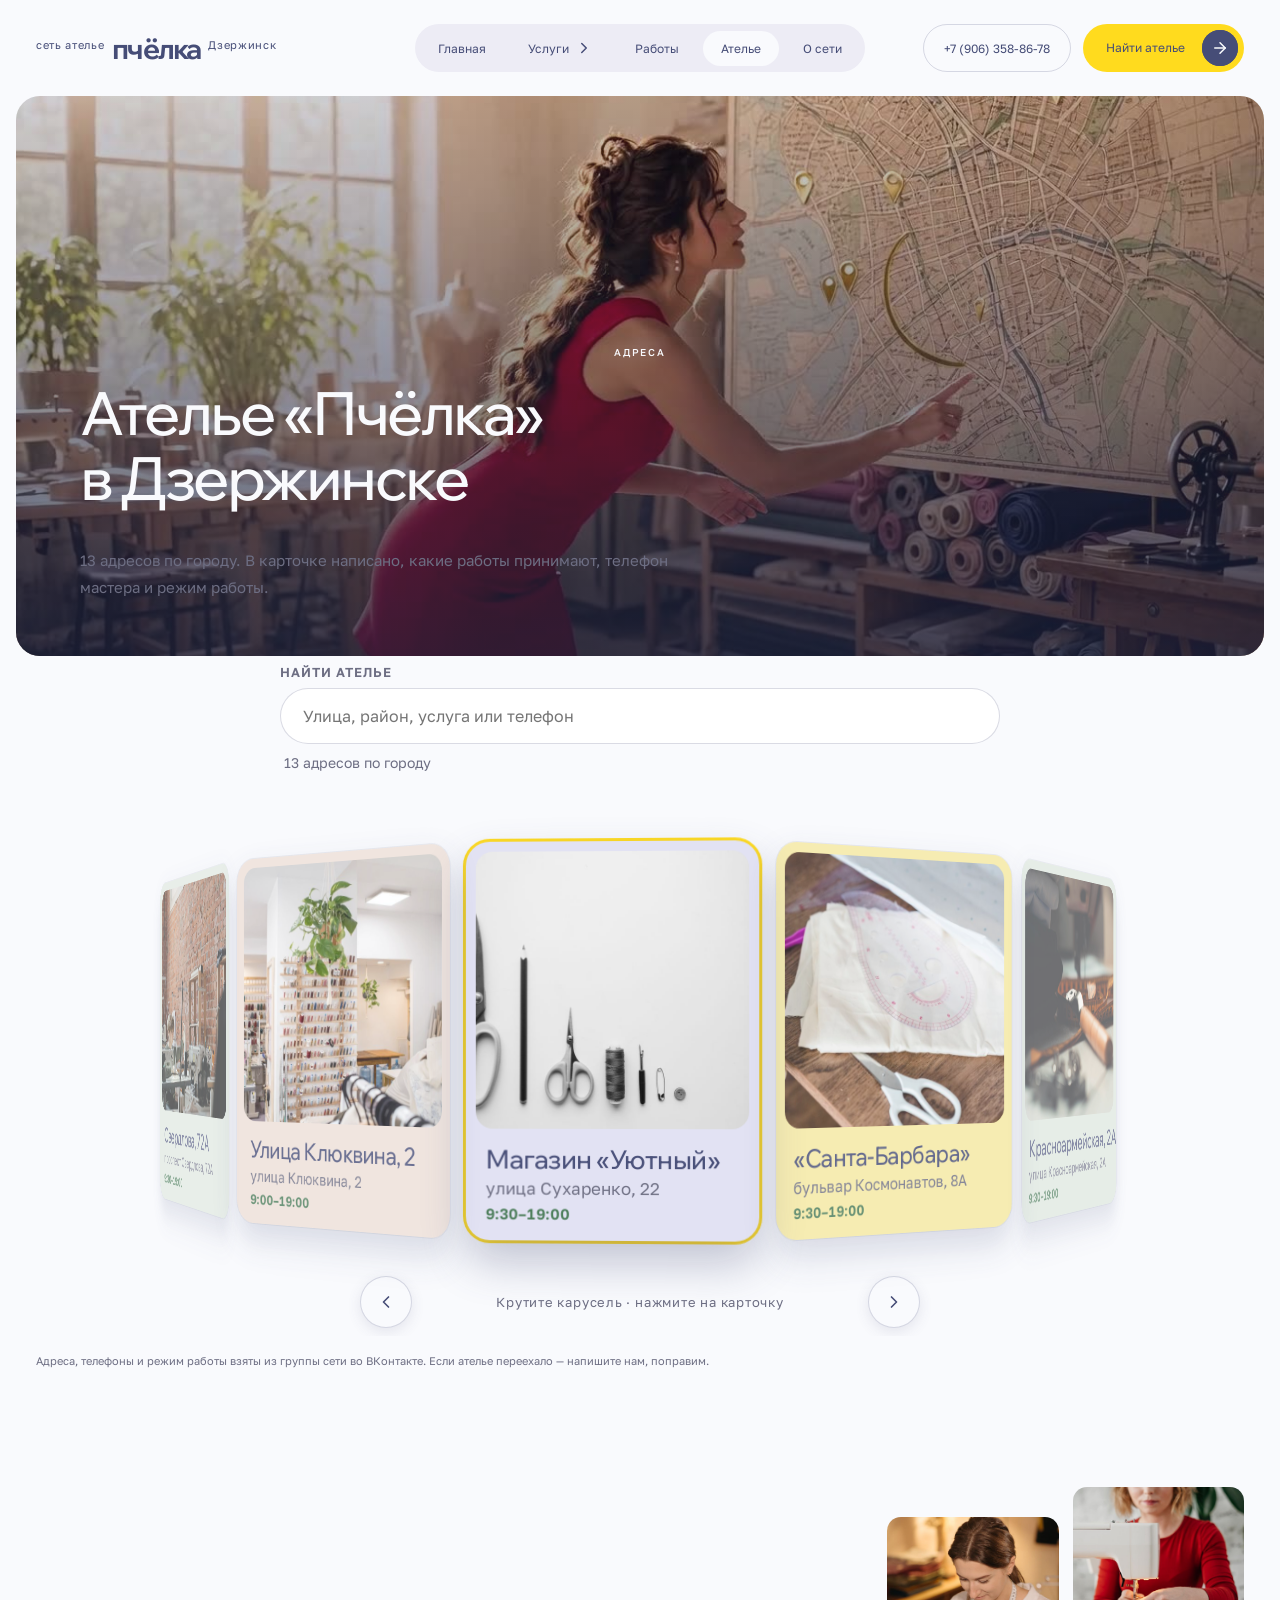
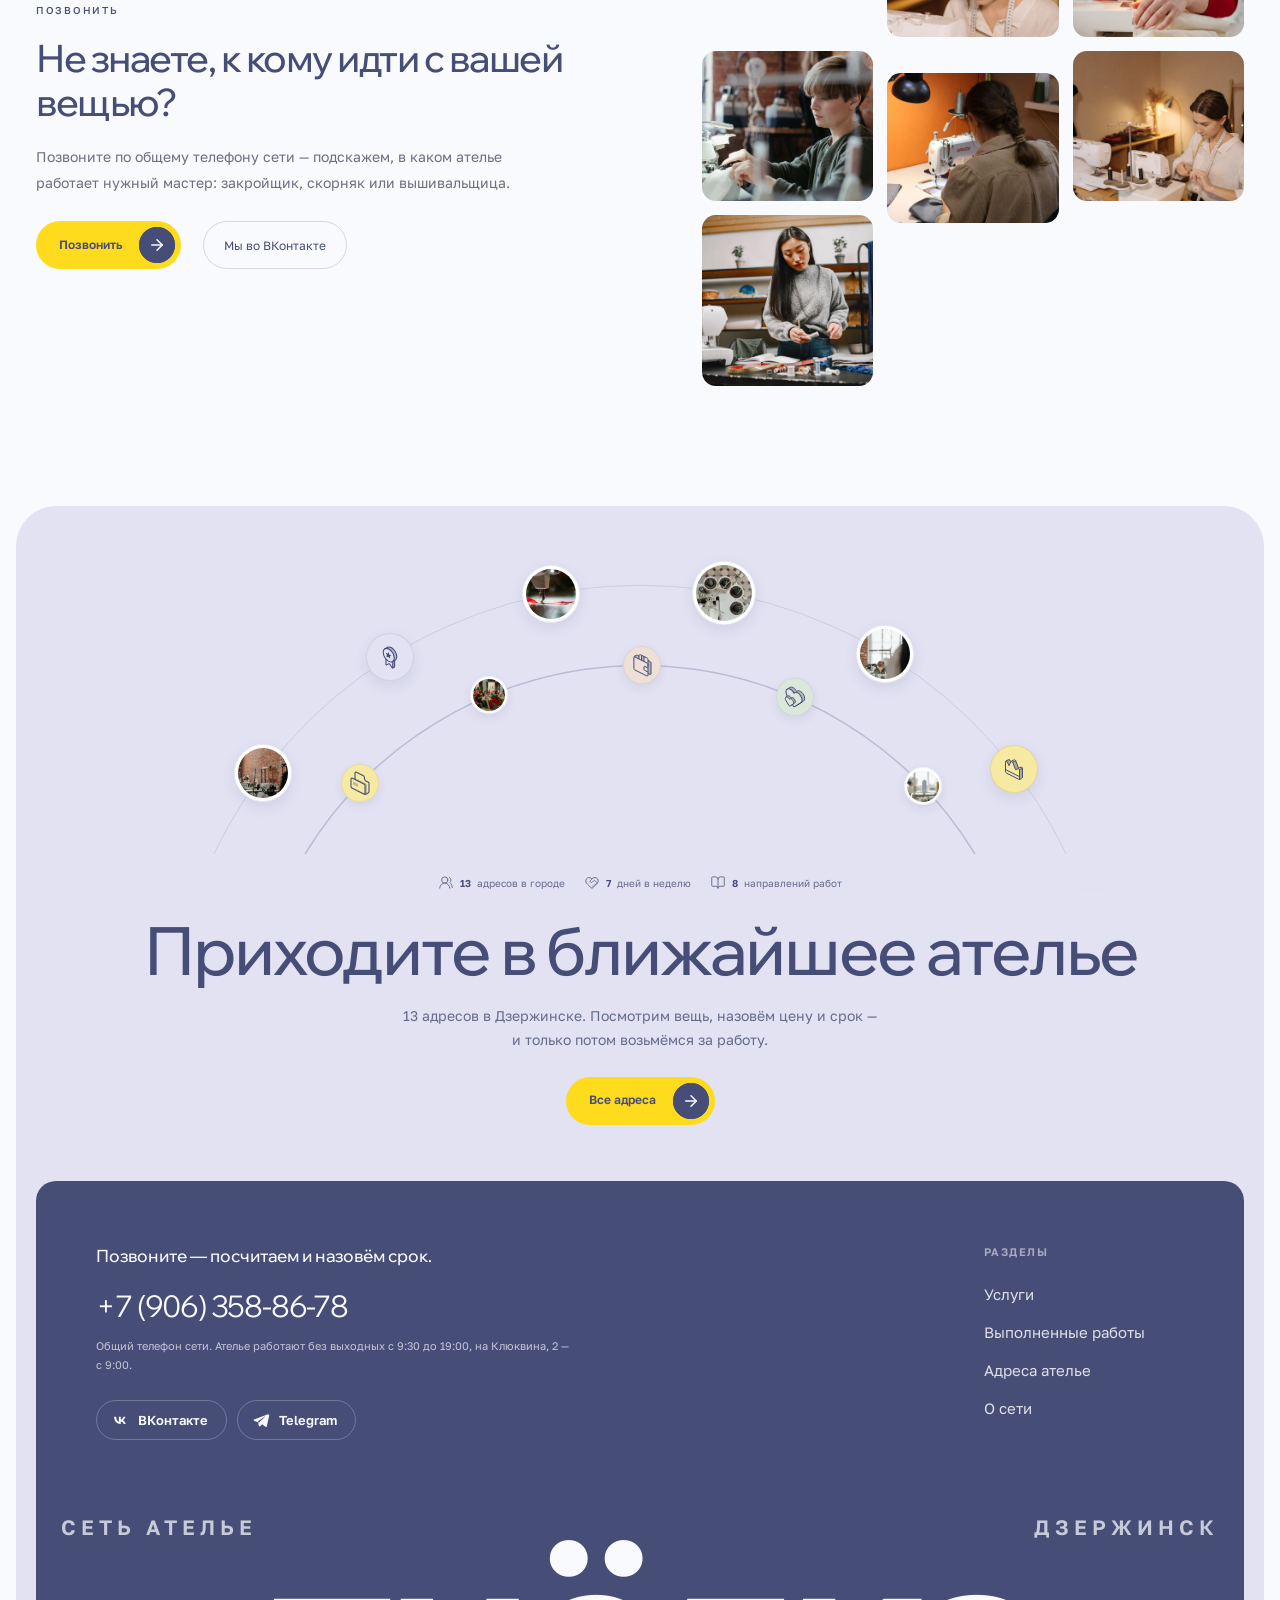
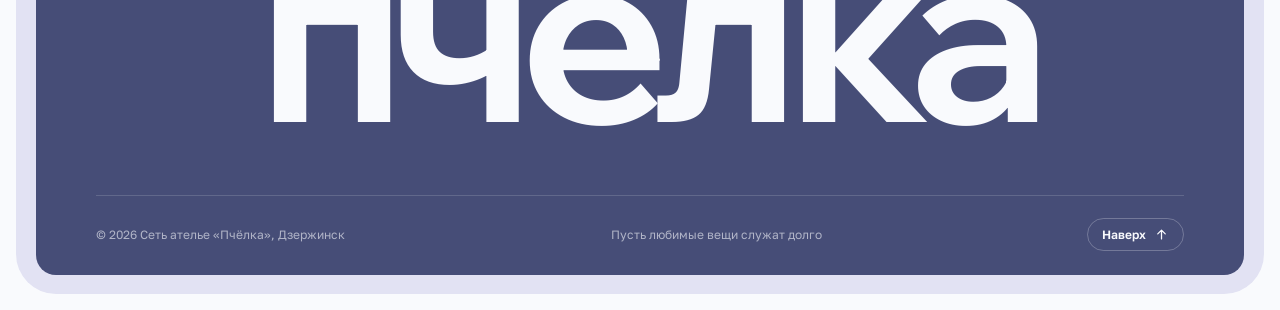
==== ateleye.html @ 2686e67c "Works page: restore the script caption font, shorter 3D gallery scroll, cleaner intro Co-Authored-By" ====
<!DOCTYPE html><html lang="ru"><head>
<meta name="robots" content="noindex, nofollow"/><meta charset="utf-8"/><meta name="viewport" content="width=device-width, initial-scale=1"/><link rel="preconnect" href="https://fonts.googleapis.com"/><link rel="preconnect" href="https://fonts.gstatic.com" crossorigin/><link rel="stylesheet" href="https://fonts.googleapis.com/css2?family=Golos+Text:wght@400..900&family=Wix+Madefor+Display:wght@400..800&display=swap"/><link rel="stylesheet" href="assets/styles.css?v=cg-desk"/><link rel="icon" href="assets/img/logo-mark.png" type="image/png"/><title>Адреса ателье «Пчёлка» в Дзержинске</title><meta name="description" content="Все адреса сети ателье «Пчёлка» в Дзержинске: торговые центры «Союз», «Галактика», «Юбилейный», «Лидия», «Меркурий», «Волга», «Дзержинец», проспект Ленина, улица Клюквина. Телефоны и режим работы."/><link rel="stylesheet" href="assets/fixes.css?v=23"/></head><body><div class="coaches-page"><header class="site-header"><a class="logo" aria-label="Ателье «Пчёлка» — на главную" href="index.html"><span class="logo-dot">сеть ателье</span>пчёлка<span class="logo-dot">Дзержинск</span></a><nav class="site-header-menu " aria-label="Главное меню"><div class="site-menu-row"><a href="index.html">Главная</a><button class="site-more-toggle" type="button" aria-expanded="false" aria-controls="site-more-pages">Услуги<svg xmlns="http://www.w3.org/2000/svg" width="18" height="18" viewBox="0 0 24 24" fill="none" stroke="currentColor" stroke-width="2" stroke-linecap="round" stroke-linejoin="round" class="lucide lucide-chevron-right accordion-chevron" aria-hidden="true"><path d="m9 18 6-6-6-6"></path></svg></button><a href="raboty.html">Работы</a><a aria-current="page" href="ateleye.html">Ателье</a><a href="o-nas.html">О сети</a></div><div class="site-more-pages" id="site-more-pages" hidden><a href="uslugi.html">Все услуги</a><a href="uslugi/remont.html">Ремонт и подгонка одежды</a><a href="uslugi/poshiv.html">Пошив одежды на заказ</a><a href="uslugi/meh-kozha.html">Мех и кожа</a><a href="uslugi/spec.html">Нестандартные заказы и фурнитура</a><a href="uslugi/vyshivka.html">Машинная вышивка</a><a href="uslugi/pechat.html">Печать на одежде и мерч</a><a href="uslugi/shtory.html">Шторы и домашний текстиль</a><a href="uslugi/bele.html">Нижнее бельё на заказ</a></div></nav><div class="site-header-actions"><a class="site-sign-in" href="tel:+79063588678">+7 (906) 358-86-78</a><a href="ateleye.html" class="arrow-fill-button  "><span class="arrow-fill-surface" aria-hidden="true"></span><span class="arrow-fill-content">Найти ателье</span><span class="arrow-fill-icon" aria-hidden="true"><svg xmlns="http://www.w3.org/2000/svg" width="18" height="18" viewBox="0 0 24 24" fill="none" stroke="currentColor" stroke-width="2" stroke-linecap="round" stroke-linejoin="round" class="lucide lucide-arrow-right arrow-out" aria-hidden="true"><path d="M5 12h14"></path><path d="m12 5 7 7-7 7"></path></svg><svg xmlns="http://www.w3.org/2000/svg" width="18" height="18" viewBox="0 0 24 24" fill="none" stroke="currentColor" stroke-width="2" stroke-linecap="round" stroke-linejoin="round" class="lucide lucide-arrow-right arrow-in" aria-hidden="true"><path d="M5 12h14"></path><path d="m12 5 7 7-7 7"></path></svg></span></a></div></header><main><section class="coaches-hero coaches-hero-film"><video class="service-hero-video" autoplay muted loop playsinline preload="metadata" poster="assets/img/addresses-poster.jpg"><source src="assets/img/addresses.mp4?v=red" type="video/mp4"/></video><div class="eyebrow">АДРЕСА</div><h1>Ателье «Пчёлка»<br/>в Дзержинске</h1><p>13 адресов по городу. В карточке написано, какие работы принимают, телефон мастера и режим работы.</p></section><section class="coaches-directory"><form class="addr-search" role="search"><label class="addr-search-label" for="addr-q">Найти ателье</label><input id="addr-q" class="addr-search-input" type="search" placeholder="Улица, район, услуга или телефон" autocomplete="off" enterkeyhint="search"/><p class="addr-search-meta" aria-live="polite"></p><ul class="addr-search-list" hidden></ul></form><div class="orbit" data-count="13"><div class="orbit-core" aria-hidden="true"><span></span><span></span><img src="assets/img/logo-mark.png" alt=""/></div><div class="orbit-ring" aria-hidden="true"></div><div class="orbit-node" data-i="0" data-related="1,2,3,4" style="--glow:76px"><button type="button" class="orbit-dot" aria-expanded="false" aria-controls="orbit-card-0"><span class="orbit-thumb" aria-hidden="true"><img src="assets/stock/atelier-1.jpg" alt="" loading="lazy"/></span><span class="orbit-num">01</span><span class="orbit-label">ТЦ «Дзержинец»</span><span class="orbit-short" aria-hidden="true">Дзержинец</span></button><article class="orbit-card" id="orbit-card-0" hidden><img src="assets/stock/atelier-1.jpg" alt="" loading="lazy"/><div class="orbit-card-body"><div class="orbit-card-top"><span class="orbit-badge">3 этаж</span><span class="orbit-hours">9:30–19:00</span></div><h2>ТЦ «Дзержинец»</h2><p class="orbit-address">проспект Ленина, 66</p><p class="orbit-about">Ремонт и пошив одежды, срочный ремонт, замена молний — молнии в наличии, ремонт шуб и кожаных курток.</p><ul class="orbit-tags"><li>Ремонт</li><li>Пошив</li><li>Мех и кожа</li></ul><div class="orbit-actions"><a href="tel:+79535692177">+7 (953) 569-21-77</a><a href="https://yandex.ru/maps/?text=%D0%94%D0%B7%D0%B5%D1%80%D0%B6%D0%B8%D0%BD%D1%81%D0%BA%2C%20%D0%BF%D1%80%D0%BE%D1%81%D0%BF%D0%B5%D0%BA%D1%82%20%D0%9B%D0%B5%D0%BD%D0%B8%D0%BD%D0%B0%2C%2066" target="_blank" rel="noopener">Маршрут</a></div><div class="orbit-related"><h3>Похожие ателье</h3><div><button type="button" class="orbit-rel" data-go="1">ТЦ «Юбилейный»</button><button type="button" class="orbit-rel" data-go="2">СТЦ «Союз»</button><button type="button" class="orbit-rel" data-go="3">Ателье «Пчёлка»</button><button type="button" class="orbit-rel" data-go="4">ТЦ «Лидия»</button></div></div></div></article></div><div class="orbit-node" data-i="1" data-related="0,2,3,4" style="--glow:88px"><button type="button" class="orbit-dot" aria-expanded="false" aria-controls="orbit-card-1"><span class="orbit-thumb" aria-hidden="true"><img src="assets/stock/atelier-2.jpg" alt="" loading="lazy"/></span><span class="orbit-num">02</span><span class="orbit-label">ТЦ «Юбилейный»</span><span class="orbit-short" aria-hidden="true">Юбилейный</span></button><article class="orbit-card" id="orbit-card-1" hidden><img src="assets/stock/atelier-2.jpg" alt="" loading="lazy"/><div class="orbit-card-body"><div class="orbit-card-top"><span class="orbit-badge">3 этаж</span><span class="orbit-hours">9:30–19:00</span></div><h2>ТЦ «Юбилейный»</h2><p class="orbit-address">проспект Чкалова, 23</p><p class="orbit-about">Ремонт и пошив одежды, сложный ремонт, установка кнопок, пошив штор, продажа женских трикотажных костюмов.</p><ul class="orbit-tags"><li>Ремонт</li><li>Пошив</li><li>Шторы</li><li>Фурнитура</li></ul><div class="orbit-actions"><a href="tel:+79082315378">+7 (908) 231-53-78</a><a href="https://yandex.ru/maps/?text=%D0%94%D0%B7%D0%B5%D1%80%D0%B6%D0%B8%D0%BD%D1%81%D0%BA%2C%20%D0%BF%D1%80%D0%BE%D1%81%D0%BF%D0%B5%D0%BA%D1%82%20%D0%A7%D0%BA%D0%B0%D0%BB%D0%BE%D0%B2%D0%B0%2C%2023" target="_blank" rel="noopener">Маршрут</a></div><div class="orbit-related"><h3>Похожие ателье</h3><div><button type="button" class="orbit-rel" data-go="0">ТЦ «Дзержинец»</button><button type="button" class="orbit-rel" data-go="2">СТЦ «Союз»</button><button type="button" class="orbit-rel" data-go="3">Ателье «Пчёлка»</button><button type="button" class="orbit-rel" data-go="4">ТЦ «Лидия»</button></div></div></div></article></div><div class="orbit-node" data-i="2" data-related="0,1,3,4" style="--glow:64px"><button type="button" class="orbit-dot" aria-expanded="false" aria-controls="orbit-card-2"><span class="orbit-thumb" aria-hidden="true"><img src="assets/stock/atelier-3.jpg" alt="" loading="lazy"/></span><span class="orbit-num">03</span><span class="orbit-label">СТЦ «Союз»</span><span class="orbit-short" aria-hidden="true">Союз</span></button><article class="orbit-card" id="orbit-card-2" hidden><img src="assets/stock/atelier-3.jpg" alt="" loading="lazy"/><div class="orbit-card-body"><div class="orbit-card-top"><span class="orbit-badge">3 этаж</span><span class="orbit-hours">9:30–19:00</span></div><h2>СТЦ «Союз»</h2><p class="orbit-address">проспект Циолковского, 76</p><p class="orbit-about">Пошив сценической одежды, ремонт и пошив из любой ткани и трикотажа, нестандартные изделия, постельное бельё.</p><ul class="orbit-tags"><li>Пошив</li><li>Ремонт</li></ul><div class="orbit-actions"><a href="tel:+79308120633">+7 (930) 812-06-33</a><a href="https://yandex.ru/maps/?text=%D0%94%D0%B7%D0%B5%D1%80%D0%B6%D0%B8%D0%BD%D1%81%D0%BA%2C%20%D0%BF%D1%80%D0%BE%D1%81%D0%BF%D0%B5%D0%BA%D1%82%20%D0%A6%D0%B8%D0%BE%D0%BB%D0%BA%D0%BE%D0%B2%D1%81%D0%BA%D0%BE%D0%B3%D0%BE%2C%2076" target="_blank" rel="noopener">Маршрут</a></div><div class="orbit-related"><h3>Похожие ателье</h3><div><button type="button" class="orbit-rel" data-go="0">ТЦ «Дзержинец»</button><button type="button" class="orbit-rel" data-go="1">ТЦ «Юбилейный»</button><button type="button" class="orbit-rel" data-go="3">Ателье «Пчёлка»</button><button type="button" class="orbit-rel" data-go="4">ТЦ «Лидия»</button></div></div></div></article></div><div class="orbit-node" data-i="3" data-related="0,1,2,4" style="--glow:100px"><button type="button" class="orbit-dot" aria-expanded="false" aria-controls="orbit-card-3"><span class="orbit-thumb" aria-hidden="true"><img src="assets/stock/atelier-4.jpg" alt="" loading="lazy"/></span><span class="orbit-num">04</span><span class="orbit-label">Ателье «Пчёлка»</span><span class="orbit-short" aria-hidden="true">Ленина, 26</span></button><article class="orbit-card" id="orbit-card-3" hidden><img src="assets/stock/atelier-4.jpg" alt="" loading="lazy"/><div class="orbit-card-body"><div class="orbit-card-top"><span class="orbit-badge">Отдельный вход</span><span class="orbit-hours">9:30–19:00</span></div><h2>Ателье «Пчёлка»</h2><p class="orbit-address">проспект Ленина, 26</p><p class="orbit-about">Работает закройщик и скорняк: пошив и перешив шуб, дублёнок и пальто, ремонт трикотажа, подгибка джинсов, ремонт потёртостей, шторы, сценическая одежда, вышивка.</p><ul class="orbit-tags"><li>Пошив</li><li>Мех и кожа</li><li>Вышивка</li><li>Шторы</li><li>Ремонт</li></ul><div class="orbit-actions"><a href="tel:+79092992110">+7 (909) 299-21-10</a><a href="https://yandex.ru/maps/?text=%D0%94%D0%B7%D0%B5%D1%80%D0%B6%D0%B8%D0%BD%D1%81%D0%BA%2C%20%D0%BF%D1%80%D0%BE%D1%81%D0%BF%D0%B5%D0%BA%D1%82%20%D0%9B%D0%B5%D0%BD%D0%B8%D0%BD%D0%B0%2C%2026" target="_blank" rel="noopener">Маршрут</a></div><div class="orbit-related"><h3>Похожие ателье</h3><div><button type="button" class="orbit-rel" data-go="0">ТЦ «Дзержинец»</button><button type="button" class="orbit-rel" data-go="1">ТЦ «Юбилейный»</button><button type="button" class="orbit-rel" data-go="2">СТЦ «Союз»</button><button type="button" class="orbit-rel" data-go="4">ТЦ «Лидия»</button></div></div></div></article></div><div class="orbit-node" data-i="4" data-related="0,1,2,3" style="--glow:88px"><button type="button" class="orbit-dot" aria-expanded="false" aria-controls="orbit-card-4"><span class="orbit-thumb" aria-hidden="true"><img src="assets/stock/atelier-5.jpg" alt="" loading="lazy"/></span><span class="orbit-num">05</span><span class="orbit-label">ТЦ «Лидия»</span><span class="orbit-short" aria-hidden="true">Лидия</span></button><article class="orbit-card" id="orbit-card-4" hidden><img src="assets/stock/atelier-5.jpg" alt="" loading="lazy"/><div class="orbit-card-body"><div class="orbit-card-top"><span class="orbit-badge">цокольный этаж</span><span class="orbit-hours">9:30–19:00</span></div><h2>ТЦ «Лидия»</h2><p class="orbit-address">улица Гайдара, 59Е</p><p class="orbit-about">Трикотаж, кожа и мех — работает скорняк. Пошив и перешив шуб и дублёнок, пошив оптом, нестандартные сумки, чехлы для лодочных моторов, тенты на качели, кнопки, заклёпки, джинсовые пуговицы и люверсы, шторы и покрывала.</p><ul class="orbit-tags"><li>Мех и кожа</li><li>Фурнитура</li><li>Шторы</li><li>Пошив</li></ul><div class="orbit-actions"><a href="tel:+79625106707">+7 (962) 510-67-07</a><a href="https://yandex.ru/maps/?text=%D0%94%D0%B7%D0%B5%D1%80%D0%B6%D0%B8%D0%BD%D1%81%D0%BA%2C%20%D1%83%D0%BB%D0%B8%D1%86%D0%B0%20%D0%93%D0%B0%D0%B9%D0%B4%D0%B0%D1%80%D0%B0%2C%2059%D0%95" target="_blank" rel="noopener">Маршрут</a></div><div class="orbit-related"><h3>Похожие ателье</h3><div><button type="button" class="orbit-rel" data-go="0">ТЦ «Дзержинец»</button><button type="button" class="orbit-rel" data-go="1">ТЦ «Юбилейный»</button><button type="button" class="orbit-rel" data-go="2">СТЦ «Союз»</button><button type="button" class="orbit-rel" data-go="3">Ателье «Пчёлка»</button></div></div></div></article></div><div class="orbit-node" data-i="5" data-related="0,1,2,3" style="--glow:76px"><button type="button" class="orbit-dot" aria-expanded="false" aria-controls="orbit-card-5"><span class="orbit-thumb" aria-hidden="true"><img src="assets/stock/atelier-6.jpg" alt="" loading="lazy"/></span><span class="orbit-num">06</span><span class="orbit-label">ТЦ «Меркурий»</span><span class="orbit-short" aria-hidden="true">Меркурий</span></button><article class="orbit-card" id="orbit-card-5" hidden><img src="assets/stock/atelier-6.jpg" alt="" loading="lazy"/><div class="orbit-card-body"><div class="orbit-card-top"><span class="orbit-badge">1 этаж</span><span class="orbit-hours">9:30–19:00</span></div><h2>ТЦ «Меркурий»</h2><p class="orbit-address">проспект Циолковского, 78</p><p class="orbit-about">Ремонт и пошив одежды из кожи, меха и трикотажа.</p><ul class="orbit-tags"><li>Мех и кожа</li><li>Пошив</li><li>Ремонт</li></ul><div class="orbit-actions"><a href="tel:+79202948539">+7 (920) 294-85-39</a><a href="https://yandex.ru/maps/?text=%D0%94%D0%B7%D0%B5%D1%80%D0%B6%D0%B8%D0%BD%D1%81%D0%BA%2C%20%D0%BF%D1%80%D0%BE%D1%81%D0%BF%D0%B5%D0%BA%D1%82%20%D0%A6%D0%B8%D0%BE%D0%BB%D0%BA%D0%BE%D0%B2%D1%81%D0%BA%D0%BE%D0%B3%D0%BE%2C%2078" target="_blank" rel="noopener">Маршрут</a></div><div class="orbit-related"><h3>Похожие ателье</h3><div><button type="button" class="orbit-rel" data-go="0">ТЦ «Дзержинец»</button><button type="button" class="orbit-rel" data-go="1">ТЦ «Юбилейный»</button><button type="button" class="orbit-rel" data-go="2">СТЦ «Союз»</button><button type="button" class="orbit-rel" data-go="3">Ателье «Пчёлка»</button></div></div></div></article></div><div class="orbit-node" data-i="6" data-related="0,1,2,3" style="--glow:64px"><button type="button" class="orbit-dot" aria-expanded="false" aria-controls="orbit-card-6"><span class="orbit-thumb" aria-hidden="true"><img src="assets/stock/atelier-7.jpg" alt="" loading="lazy"/></span><span class="orbit-num">07</span><span class="orbit-label">Свердлова, 72А</span><span class="orbit-short" aria-hidden="true">Свердлова, 72А</span></button><article class="orbit-card" id="orbit-card-6" hidden><img src="assets/stock/atelier-7.jpg" alt="" loading="lazy"/><div class="orbit-card-body"><div class="orbit-card-top"><span class="orbit-badge">41-й магазин</span><span class="orbit-hours">9:30–19:00</span></div><h2>Свердлова, 72А</h2><p class="orbit-address">проспект Свердлова, 72А</p><p class="orbit-about">Ремонт одежды, ремонт сумок, пошив на заказ.</p><ul class="orbit-tags"><li>Ремонт</li><li>Пошив</li></ul><div class="orbit-actions"><a href="tel:+79648367071">+7 (964) 836-70-71</a><a href="https://yandex.ru/maps/?text=%D0%94%D0%B7%D0%B5%D1%80%D0%B6%D0%B8%D0%BD%D1%81%D0%BA%2C%20%D0%BF%D1%80%D0%BE%D1%81%D0%BF%D0%B5%D0%BA%D1%82%20%D0%A1%D0%B2%D0%B5%D1%80%D0%B4%D0%BB%D0%BE%D0%B2%D0%B0%2C%2072%D0%90" target="_blank" rel="noopener">Маршрут</a></div><div class="orbit-related"><h3>Похожие ателье</h3><div><button type="button" class="orbit-rel" data-go="0">ТЦ «Дзержинец»</button><button type="button" class="orbit-rel" data-go="1">ТЦ «Юбилейный»</button><button type="button" class="orbit-rel" data-go="2">СТЦ «Союз»</button><button type="button" class="orbit-rel" data-go="3">Ателье «Пчёлка»</button></div></div></div></article></div><div class="orbit-node" data-i="7" data-related="0,1,3,4" style="--glow:88px"><button type="button" class="orbit-dot" aria-expanded="false" aria-controls="orbit-card-7"><span class="orbit-thumb" aria-hidden="true"><img src="assets/stock/atelier-8.jpg" alt="" loading="lazy"/></span><span class="orbit-num">08</span><span class="orbit-label">Улица Клюквина, 2</span><span class="orbit-short" aria-hidden="true">Клюквина, 2</span></button><article class="orbit-card" id="orbit-card-7" hidden><img src="assets/stock/atelier-8.jpg" alt="" loading="lazy"/><div class="orbit-card-body"><div class="orbit-card-top"><span class="orbit-badge">1 этаж</span><span class="orbit-hours">9:00–19:00</span></div><h2>Улица Клюквина, 2</h2><p class="orbit-address">улица Клюквина, 2</p><p class="orbit-about">Кожа и мех, перешив шапок, покраска кожаных изделий, замена молний, подгибка брюк, подгонка по фигуре, перешив пуховиков, одежда для собак, шторы.</p><ul class="orbit-tags"><li>Мех и кожа</li><li>Ремонт</li><li>Шторы</li><li>Фурнитура</li></ul><div class="orbit-actions"><a href="tel:+79648341044">+7 (964) 834-10-44</a><a href="https://yandex.ru/maps/?text=%D0%94%D0%B7%D0%B5%D1%80%D0%B6%D0%B8%D0%BD%D1%81%D0%BA%2C%20%D1%83%D0%BB%D0%B8%D1%86%D0%B0%20%D0%9A%D0%BB%D1%8E%D0%BA%D0%B2%D0%B8%D0%BD%D0%B0%2C%202" target="_blank" rel="noopener">Маршрут</a></div><div class="orbit-related"><h3>Похожие ателье</h3><div><button type="button" class="orbit-rel" data-go="0">ТЦ «Дзержинец»</button><button type="button" class="orbit-rel" data-go="1">ТЦ «Юбилейный»</button><button type="button" class="orbit-rel" data-go="3">Ателье «Пчёлка»</button><button type="button" class="orbit-rel" data-go="4">ТЦ «Лидия»</button></div></div></div></article></div><div class="orbit-node" data-i="8" data-related="1,4,7" style="--glow:64px"><button type="button" class="orbit-dot" aria-expanded="false" aria-controls="orbit-card-8"><span class="orbit-thumb" aria-hidden="true"><img src="assets/stock/atelier-9.jpg" alt="" loading="lazy"/></span><span class="orbit-num">09</span><span class="orbit-label">Магазин «Уютный»</span><span class="orbit-short" aria-hidden="true">Уютный</span></button><article class="orbit-card" id="orbit-card-8" hidden><img src="assets/stock/atelier-9.jpg" alt="" loading="lazy"/><div class="orbit-card-body"><div class="orbit-card-top"><span class="orbit-badge">бывшая ТЦ «Волга»</span><span class="orbit-hours">9:30–19:00</span></div><h2>Магазин «Уютный»</h2><p class="orbit-address">улица Сухаренко, 22</p><p class="orbit-about">Ремонт одежды и продажа швейной фурнитуры.</p><ul class="orbit-tags"><li>Ремонт</li><li>Фурнитура</li></ul><div class="orbit-actions"><a href="tel:+79200437833">+7 (920) 043-78-33</a><a href="https://yandex.ru/maps/?text=%D0%94%D0%B7%D0%B5%D1%80%D0%B6%D0%B8%D0%BD%D1%81%D0%BA%2C%20%D1%83%D0%BB%D0%B8%D1%86%D0%B0%20%D0%A1%D1%83%D1%85%D0%B0%D1%80%D0%B5%D0%BD%D0%BA%D0%BE%2C%2022" target="_blank" rel="noopener">Маршрут</a></div><div class="orbit-related"><h3>Похожие ателье</h3><div><button type="button" class="orbit-rel" data-go="1">ТЦ «Юбилейный»</button><button type="button" class="orbit-rel" data-go="4">ТЦ «Лидия»</button><button type="button" class="orbit-rel" data-go="7">Улица Клюквина, 2</button></div></div></div></article></div><div class="orbit-node" data-i="9" data-related="" style="--glow:52px"><button type="button" class="orbit-dot" aria-expanded="false" aria-controls="orbit-card-9"><span class="orbit-thumb" aria-hidden="true"><img src="assets/stock/atelier-10.jpg" alt="" loading="lazy"/></span><span class="orbit-num">10</span><span class="orbit-label">«Санта-Барбара»</span><span class="orbit-short" aria-hidden="true">Санта-Барбара</span></button><article class="orbit-card" id="orbit-card-9" hidden><img src="assets/stock/atelier-10.jpg" alt="" loading="lazy"/><div class="orbit-card-body"><div class="orbit-card-top"><span class="orbit-badge">Отдельный вход</span><span class="orbit-hours">9:30–19:00</span></div><h2>«Санта-Барбара»</h2><p class="orbit-address">бульвар Космонавтов, 8А</p><p class="orbit-about">Ремонт и подгонка одежды. Телефон общий по сети.</p><ul class="orbit-tags"><li>Ремонт</li></ul><div class="orbit-actions"><a href="tel:+79063588678">+7 (906) 358-86-78</a><a href="https://yandex.ru/maps/?text=%D0%94%D0%B7%D0%B5%D1%80%D0%B6%D0%B8%D0%BD%D1%81%D0%BA%2C%20%D0%B1%D1%83%D0%BB%D1%8C%D0%B2%D0%B0%D1%80%20%D0%9A%D0%BE%D1%81%D0%BC%D0%BE%D0%BD%D0%B0%D0%B2%D1%82%D0%BE%D0%B2%2C%208%D0%90" target="_blank" rel="noopener">Маршрут</a></div></div></article></div><div class="orbit-node" data-i="10" data-related="" style="--glow:52px"><button type="button" class="orbit-dot" aria-expanded="false" aria-controls="orbit-card-10"><span class="orbit-thumb" aria-hidden="true"><img src="assets/stock/atelier-11.jpg" alt="" loading="lazy"/></span><span class="orbit-num">11</span><span class="orbit-label">Красноармейская, 2А</span><span class="orbit-short" aria-hidden="true">Красноармейская, 2А</span></button><article class="orbit-card" id="orbit-card-10" hidden><img src="assets/stock/atelier-11.jpg" alt="" loading="lazy"/><div class="orbit-card-body"><div class="orbit-card-top"><span class="orbit-badge">Отдельный вход</span><span class="orbit-hours">9:30–19:00</span></div><h2>Красноармейская, 2А</h2><p class="orbit-address">улица Красноармейская, 2А</p><p class="orbit-about">Ремонт и подгонка одежды. Телефон общий по сети.</p><ul class="orbit-tags"><li>Ремонт</li></ul><div class="orbit-actions"><a href="tel:+79063588678">+7 (906) 358-86-78</a><a href="https://yandex.ru/maps/?text=%D0%94%D0%B7%D0%B5%D1%80%D0%B6%D0%B8%D0%BD%D1%81%D0%BA%2C%20%D1%83%D0%BB%D0%B8%D1%86%D0%B0%20%D0%9A%D1%80%D0%B0%D1%81%D0%BD%D0%BE%D0%B0%D1%80%D0%BC%D0%B5%D0%B9%D1%81%D0%BA%D0%B0%D1%8F%2C%202%D0%90" target="_blank" rel="noopener">Маршрут</a></div></div></article></div><div class="orbit-node" data-i="11" data-related="" style="--glow:52px"><button type="button" class="orbit-dot" aria-expanded="false" aria-controls="orbit-card-11"><span class="orbit-thumb" aria-hidden="true"><img src="assets/stock/atelier-12.jpg" alt="" loading="lazy"/></span><span class="orbit-num">12</span><span class="orbit-label">Улица Маяковского, 2</span><span class="orbit-short" aria-hidden="true">Маяковского, 2</span></button><article class="orbit-card" id="orbit-card-11" hidden><img src="assets/stock/atelier-12.jpg" alt="" loading="lazy"/><div class="orbit-card-body"><div class="orbit-card-top"><span class="orbit-badge">Отдельный вход</span><span class="orbit-hours">9:30–19:00</span></div><h2>Улица Маяковского, 2</h2><p class="orbit-address">улица Маяковского, 2</p><p class="orbit-about">Ремонт и подгонка одежды. Телефон общий по сети.</p><ul class="orbit-tags"><li>Ремонт</li></ul><div class="orbit-actions"><a href="tel:+79063588678">+7 (906) 358-86-78</a><a href="https://yandex.ru/maps/?text=%D0%94%D0%B7%D0%B5%D1%80%D0%B6%D0%B8%D0%BD%D1%81%D0%BA%2C%20%D1%83%D0%BB%D0%B8%D1%86%D0%B0%20%D0%9C%D0%B0%D1%8F%D0%BA%D0%BE%D0%B2%D1%81%D0%BA%D0%BE%D0%B3%D0%BE%2C%202" target="_blank" rel="noopener">Маршрут</a></div></div></article></div><div class="orbit-node" data-i="12" data-related="" style="--glow:52px"><button type="button" class="orbit-dot" aria-expanded="false" aria-controls="orbit-card-12"><span class="orbit-thumb" aria-hidden="true"><img src="assets/stock/atelier-13.jpg" alt="" loading="lazy"/></span><span class="orbit-num">13</span><span class="orbit-label">Проспект Чкалова, 49</span><span class="orbit-short" aria-hidden="true">Чкалова, 49</span></button><article class="orbit-card" id="orbit-card-12" hidden><img src="assets/stock/atelier-13.jpg" alt="" loading="lazy"/><div class="orbit-card-body"><div class="orbit-card-top"><span class="orbit-badge">Отдельный вход</span><span class="orbit-hours">9:30–19:00</span></div><h2>Проспект Чкалова, 49</h2><p class="orbit-address">проспект Чкалова, 49</p><p class="orbit-about">Ремонт и подгонка одежды. Телефон общий по сети.</p><ul class="orbit-tags"><li>Ремонт</li></ul><div class="orbit-actions"><a href="tel:+79063588678">+7 (906) 358-86-78</a><a href="https://yandex.ru/maps/?text=%D0%94%D0%B7%D0%B5%D1%80%D0%B6%D0%B8%D0%BD%D1%81%D0%BA%2C%20%D0%BF%D1%80%D0%BE%D1%81%D0%BF%D0%B5%D0%BA%D1%82%20%D0%A7%D0%BA%D0%B0%D0%BB%D0%BE%D0%B2%D0%B0%2C%2049" target="_blank" rel="noopener">Маршрут</a></div></div></article></div><p class="orbit-hint">Нажмите на точку — откроется карточка ателье</p></div><div class="cgal" aria-label="Ателье сети"><div class="cgal-scene"><div class="cgal-ring"><button type="button" class="cgal-card" data-i="0" aria-label="ТЦ «Дзержинец», проспект Ленина, 66"><img src="assets/stock/atelier-1.jpg" alt="" loading="lazy"/><span class="cgal-num">01</span><span class="cgal-copy"><span class="cgal-name">ТЦ «Дзержинец»</span><span class="cgal-addr">проспект Ленина, 66</span><span class="cgal-hours">9:30–19:00</span></span></button><button type="button" class="cgal-card" data-i="1" aria-label="ТЦ «Юбилейный», проспект Чкалова, 23"><img src="assets/stock/atelier-2.jpg" alt="" loading="lazy"/><span class="cgal-num">02</span><span class="cgal-copy"><span class="cgal-name">ТЦ «Юбилейный»</span><span class="cgal-addr">проспект Чкалова, 23</span><span class="cgal-hours">9:30–19:00</span></span></button><button type="button" class="cgal-card" data-i="2" aria-label="СТЦ «Союз», проспект Циолковского, 76"><img src="assets/stock/atelier-3.jpg" alt="" loading="lazy"/><span class="cgal-num">03</span><span class="cgal-copy"><span class="cgal-name">СТЦ «Союз»</span><span class="cgal-addr">проспект Циолковского, 76</span><span class="cgal-hours">9:30–19:00</span></span></button><button type="button" class="cgal-card" data-i="3" aria-label="Ателье «Пчёлка», проспект Ленина, 26"><img src="assets/stock/atelier-4.jpg" alt="" loading="lazy"/><span class="cgal-num">04</span><span class="cgal-copy"><span class="cgal-name">Ателье «Пчёлка»</span><span class="cgal-addr">проспект Ленина, 26</span><span class="cgal-hours">9:30–19:00</span></span></button><button type="button" class="cgal-card" data-i="4" aria-label="ТЦ «Лидия», улица Гайдара, 59Е"><img src="assets/stock/atelier-5.jpg" alt="" loading="lazy"/><span class="cgal-num">05</span><span class="cgal-copy"><span class="cgal-name">ТЦ «Лидия»</span><span class="cgal-addr">улица Гайдара, 59Е</span><span class="cgal-hours">9:30–19:00</span></span></button><button type="button" class="cgal-card" data-i="5" aria-label="ТЦ «Меркурий», проспект Циолковского, 78"><img src="assets/stock/atelier-6.jpg" alt="" loading="lazy"/><span class="cgal-num">06</span><span class="cgal-copy"><span class="cgal-name">ТЦ «Меркурий»</span><span class="cgal-addr">проспект Циолковского, 78</span><span class="cgal-hours">9:30–19:00</span></span></button><button type="button" class="cgal-card" data-i="6" aria-label="Свердлова, 72А, проспект Свердлова, 72А"><img src="assets/stock/atelier-7.jpg" alt="" loading="lazy"/><span class="cgal-num">07</span><span class="cgal-copy"><span class="cgal-name">Свердлова, 72А</span><span class="cgal-addr">проспект Свердлова, 72А</span><span class="cgal-hours">9:30–19:00</span></span></button><button type="button" class="cgal-card" data-i="7" aria-label="Улица Клюквина, 2, улица Клюквина, 2"><img src="assets/stock/atelier-8.jpg" alt="" loading="lazy"/><span class="cgal-num">08</span><span class="cgal-copy"><span class="cgal-name">Улица Клюквина, 2</span><span class="cgal-addr">улица Клюквина, 2</span><span class="cgal-hours">9:00–19:00</span></span></button><button type="button" class="cgal-card" data-i="8" aria-label="Магазин «Уютный», улица Сухаренко, 22"><img src="assets/stock/atelier-9.jpg" alt="" loading="lazy"/><span class="cgal-num">09</span><span class="cgal-copy"><span class="cgal-name">Магазин «Уютный»</span><span class="cgal-addr">улица Сухаренко, 22</span><span class="cgal-hours">9:30–19:00</span></span></button><button type="button" class="cgal-card" data-i="9" aria-label="«Санта-Барбара», бульвар Космонавтов, 8А"><img src="assets/stock/atelier-10.jpg" alt="" loading="lazy"/><span class="cgal-num">10</span><span class="cgal-copy"><span class="cgal-name">«Санта-Барбара»</span><span class="cgal-addr">бульвар Космонавтов, 8А</span><span class="cgal-hours">9:30–19:00</span></span></button><button type="button" class="cgal-card" data-i="10" aria-label="Красноармейская, 2А, улица Красноармейская, 2А"><img src="assets/stock/atelier-11.jpg" alt="" loading="lazy"/><span class="cgal-num">11</span><span class="cgal-copy"><span class="cgal-name">Красноармейская, 2А</span><span class="cgal-addr">улица Красноармейская, 2А</span><span class="cgal-hours">9:30–19:00</span></span></button><button type="button" class="cgal-card" data-i="11" aria-label="Улица Маяковского, 2, улица Маяковского, 2"><img src="assets/stock/atelier-12.jpg" alt="" loading="lazy"/><span class="cgal-num">12</span><span class="cgal-copy"><span class="cgal-name">Улица Маяковского, 2</span><span class="cgal-addr">улица Маяковского, 2</span><span class="cgal-hours">9:30–19:00</span></span></button><button type="button" class="cgal-card" data-i="12" aria-label="Проспект Чкалова, 49, проспект Чкалова, 49"><img src="assets/stock/atelier-13.jpg" alt="" loading="lazy"/><span class="cgal-num">13</span><span class="cgal-copy"><span class="cgal-name">Проспект Чкалова, 49</span><span class="cgal-addr">проспект Чкалова, 49</span><span class="cgal-hours">9:30–19:00</span></span></button></div></div><div class="cgal-bar"><button type="button" class="cgal-nav cgal-prev" aria-label="Предыдущее ателье"><svg viewBox="0 0 24 24" aria-hidden="true"><path d="M15 6l-6 6 6 6"/></svg></button><p class="cgal-hint">Крутите карусель · нажмите на карточку</p><button type="button" class="cgal-nav cgal-next" aria-label="Следующее ателье"><svg viewBox="0 0 24 24" aria-hidden="true"><path d="M9 6l6 6-6 6"/></svg></button></div><dialog class="cgal-sheet" aria-label="Ателье"><button type="button" class="cgal-close" aria-label="Закрыть"><svg viewBox="0 0 24 24" aria-hidden="true"><path d="M18 6 6 18M6 6l12 12"/></svg></button><div class="cgal-sheet-body"></div></dialog></div><p class="coaches-sample-note">Адреса, телефоны и режим работы взяты из группы сети во ВКонтакте. Если ателье переехало — напишите нам, поправим.</p></section><section class="coaches-invitation"><div><div class="eyebrow">ПОЗВОНИТЬ</div><h2>Не знаете, к кому идти с вашей вещью?</h2><p>Позвоните по общему телефону сети — подскажем, в каком ателье работает нужный мастер: закройщик, скорняк или вышивальщица.</p><div class="coaches-invitation-actions"><a href="tel:+79063588678" class="arrow-fill-button  button primary"><span class="arrow-fill-surface" aria-hidden="true"></span><span class="arrow-fill-content">Позвонить</span><span class="arrow-fill-icon" aria-hidden="true"><svg xmlns="http://www.w3.org/2000/svg" width="18" height="18" viewBox="0 0 24 24" fill="none" stroke="currentColor" stroke-width="2" stroke-linecap="round" stroke-linejoin="round" class="lucide lucide-arrow-right arrow-out" aria-hidden="true"><path d="M5 12h14"></path><path d="m12 5 7 7-7 7"></path></svg><svg xmlns="http://www.w3.org/2000/svg" width="18" height="18" viewBox="0 0 24 24" fill="none" stroke="currentColor" stroke-width="2" stroke-linecap="round" stroke-linejoin="round" class="lucide lucide-arrow-right arrow-in" aria-hidden="true"><path d="M5 12h14"></path><path d="m12 5 7 7-7 7"></path></svg></span></a><a class="coaches-membership-button" href="https://vk.com/atelepchelka">Мы во ВКонтакте</a></div></div><div class="coaches-collage"><img src="assets/stock/gallery-1.jpg" alt="" loading="lazy"/><img src="assets/stock/gallery-2.jpg" alt="" loading="lazy"/><img src="assets/stock/gallery-3.jpg" alt="" loading="lazy"/><img src="assets/stock/gallery-4.jpg" alt="" loading="lazy"/><img src="assets/stock/gallery-5.jpg" alt="" loading="lazy"/><img src="assets/stock/gallery-6.jpg" alt="" loading="lazy"/></div></section><section class="final-cta final-cta-orbit final-cta-with-footer" id="contacts">
<div class="mantality-orbit-cta">
<div class="mantality-orbit-visual" aria-hidden="true"><svg class="mantality-orbit-rings" viewBox="0 0 1000 340" fill="none"><path d="M 74 312 A 472 472 0 0 1 926 312"></path><path d="M 165 312 A 392 392 0 0 1 835 312"></path></svg>
<div class="mantality-orbit-avatar mantality-orbit-avatar-1">
<img src="assets/stock/atelier-1.jpg" alt=""/></div>
<div class="mantality-orbit-avatar mantality-orbit-avatar-2 mantality-orbit-swapped-icon mantality-orbit-badge-yellow"><svg width="24" height="24" viewBox="0 0 24 24" xmlns="http://www.w3.org/2000/svg"><g fill="none" class="nc-icon-wrapper"><path d="M3.5 12.6339L17.5 19.6339" stroke="#1c1f21"></path><path d="M20.4909 11.14L17.4702 12.665V22.4309L20.4909 20.8766V11.14Z" fill="#1c1f214D"></path><path d="M13.7164 3.72028L10.725 5.18663L13.7164 12.6063L16.7664 11.7559L13.7164 3.72028Z" fill="#1c1f214D"></path><path d="M7.29999 2.5L4.30042 3.79611L7.00373 8.0362L9.07749 4.92556L7.29999 2.5Z" fill="#1c1f214D"></path><path d="M7 8.13391L9.35088 4.37251C9.4484 4.21647 9.58708 4.09037 9.75166 4.00808L12.0528 2.85752C12.3343 2.71675 12.6657 2.71675 12.9472 2.85752L13.1488 2.95829C13.3745 3.07118 13.5493 3.26526 13.6379 3.5016L16.5 11.1339L19.107 10.2649C19.3586 10.181 19.6333 10.2005 19.8705 10.3192L19.9472 10.3575C20.286 10.5269 20.5 10.8732 20.5 11.2519V20.2069C20.5 20.775 20.179 21.2944 19.6708 21.5485L18.1708 22.2985C17.7485 22.5096 17.2515 22.5096 16.8292 22.2985L4.32918 16.0485C3.821 15.7944 3.5 15.275 3.5 14.7069V4.58633C3.5 4.14875 3.96049 3.86416 4.35187 4.05984C4.44874 4.10828 4.53037 4.18251 4.58778 4.27436L7 8.13391Z" stroke="#1c1f21" stroke-miterlimit="10" stroke-linecap="square"></path><path d="M3.92041 4.01889L6.78657 2.58581C6.87459 2.5418 6.97164 2.51889 7.07005 2.51889C7.28808 2.51889 7.49081 2.63094 7.6068 2.81556L8.90635 4.88405" stroke="#1c1f21" stroke-miterlimit="10"></path><path d="M17.5 22.6339V12.7519C17.5 12.3732 17.286 12.0269 16.9472 11.8575L16.8705 11.8192C16.6333 11.7005 16.3586 11.681 16.107 11.7649L13.5 12.6339L10.6379 5.0016C10.5493 4.76526 10.3745 4.57118 10.1488 4.45829L9.5 4.13391" stroke="#1c1f21" stroke-miterlimit="10"></path><path d="M10.7416 5.20132L13.7432 3.7514" stroke="#1c1f21"></path><path d="M17.4984 12.6339L20.5 11.184" stroke="#1c1f21"></path></g></svg></div>
<div class="mantality-orbit-avatar mantality-orbit-avatar-3">
<img src="assets/stock/atelier-3.jpg" alt=""/></div>
<div class="mantality-orbit-avatar mantality-orbit-avatar-4">
<img src="assets/stock/atelier-4.jpg" alt=""/></div>
<div class="mantality-orbit-avatar mantality-orbit-avatar-5">
<img src="assets/stock/atelier-5.jpg" alt=""/></div>
<div class="mantality-orbit-avatar mantality-orbit-avatar-6 mantality-orbit-swapped-icon mantality-orbit-badge-lavender"><svg width="26" height="26" viewBox="0 0 24 24" xmlns="http://www.w3.org/2000/svg" aria-hidden="true"><g fill="none" class="nc-icon-wrapper"><path d="M16.6544 22.1302L14.5952 23.1476V16.4604L16.4828 15.4676L16.6544 22.1302Z" fill="currentColor" fill-opacity=".3" data-color="color-2"></path><path d="M9.89604 2.34225L7.94458 3.20949L10.2574 3.62511L12.6245 5.17905L14.4133 7.25698L15.8769 10.4733L16.2383 13.798C15.9672 14.5207 15.4107 15.9771 15.3529 16.0204C15.2951 16.0638 16.2804 15.6651 16.7804 15.4603L18.3343 13.6895L18.8311 11.516L18.1942 8.58634L17.3026 6.60489L15.1937 4.00071L13.1981 2.57123L11.3582 1.99099L9.89604 2.34225Z" fill="currentColor" fill-opacity=".3" data-color="color-2"></path><path d="M7.07544 3.66238L9.63002 2.30011C10.60525 1.84292 11.83375 1.88233 13.2291 2.59406C16.2948 4.15616 18.7799 8.21114 18.7799 11.6522C18.7799 13.4361 18.16745 14.60135 17.0968 15.1916L14.5918 16.5655" stroke="currentColor" vector-effect="non-scaling-stroke" stroke-width="1.0833333333333333" stroke-linecap="round" stroke-linejoin="round"></path><path d="M10.7409 16.3599C13.79 17.9135 16.2618 16.3988 16.2618 12.9767C16.2618 9.55458 13.79 5.52097 10.7409 3.96738C7.69176 2.41378 5.21997 3.92849 5.21997 7.35059C5.21997 10.7727 7.69176 14.8063 10.7409 16.3599Z" stroke="currentColor" vector-effect="non-scaling-stroke" stroke-width="1.0833333333333333" stroke-miterlimit="10" stroke-linecap="round" stroke-linejoin="round"></path><path d="M7.94458 14.1004V19.3678C7.94458 19.7391 8.33496 19.9809 8.66736 19.8155L10.5485 18.8792C11.0011 18.654 11.5507 18.8019 11.8289 19.224L14.2796 22.941C14.4161 23.148 14.7383 23.0514 14.7383 22.8034V16.5814" stroke="currentColor" vector-effect="non-scaling-stroke" stroke-width="1.0833333333333333"></path><path d="M16.6445 15.5618V21.3799C16.6445 21.7597 16.4293 22.1068 16.089 22.2757L14.6614 22.984" stroke="currentColor" vector-effect="non-scaling-stroke" stroke-width="1.0833333333333333"></path><path d="M10.1797 7.195L9.49416 8.63651L8.06173 7.96385C7.88051 7.87875 7.70053 8.0832 7.80792 8.25216L8.93441 10.0245L8.4709 11.6528C8.43455 11.7805 8.53047 11.9076 8.66326 11.9076H10.333L11.9579 13.4825C12.0972 13.6175 12.3279 13.4951 12.2941 13.304L11.9366 11.284L13.007 10.7528C13.1548 10.6794 13.1552 10.4687 13.0077 10.3948L11.2462 9.51192L10.5517 7.22283C10.4987 7.04796 10.2582 7.02997 10.1797 7.195Z" fill="currentColor"></path></g></svg></div>
<div class="mantality-orbit-avatar mantality-orbit-avatar-7">
<img src="assets/stock/atelier-7.jpg" alt=""/></div>
<div class="mantality-orbit-badge-layer">
<div class="mantality-orbit-badge mantality-orbit-badge-1 mantality-orbit-badge-lavender" style="transform:translate(-50%, -50%)"><span><svg width="24" height="24" viewBox="0 0 24 24" xmlns="http://www.w3.org/2000/svg"><g fill="none" class="nc-icon-wrapper"><path d="M7.78463 1.91187L5.44686 3.34204L5.00684 3.56208L8.41717 5.07473L10.8099 8.12753L12.7615 7.38666L14.3317 7.94228L16.778 9.8877L18.5932 13.5181V16.9284L20.1054 16.2525L21.3434 14.7557L21.1234 11.5104L19.0607 7.57748L15.5404 5.67979L13.2851 6.31235L11.36 3.56208L7.78463 1.91187Z" fill="#1c1f214D" data-color="color-2"></path><path d="M3.94828 4.09247C2.22588 5.12409 2.22588 8.21957 3.94828 11.0064L10.1486 21.2202C10.4383 21.6974 11.0627 21.845 11.5354 21.548L17.4028 17.8618C19.1252 16.8302 19.1252 13.7347 17.4028 10.9479C15.6804 8.16105 12.8878 6.73817 11.1654 7.76979C10.9828 7.8792 10.8195 8.01183 10.6755 8.16484C10.5316 7.86516 10.3683 7.56613 10.1856 7.27057C8.46324 4.48373 5.67068 3.06085 3.94828 4.09247Z" stroke="#1c1f21" stroke-linejoin="round"></path><path d="M14.2054 19.8719L20.0502 16.2168C21.7726 15.1852 21.7726 12.0897 20.0502 9.3029C18.3278 6.51606 15.5352 5.09318 13.8128 6.1248C13.6302 6.23421 13.4669 6.36683 13.3229 6.51984C13.179 6.22017 13.0157 5.92114 12.833 5.62557C11.1106 2.83874 8.31808 1.41585 6.59568 2.44748L5.73298 2.98437L4.00757 4.05741" stroke="#1c1f21"></path></g></svg></span></div>
<div class="mantality-orbit-badge mantality-orbit-badge-2 mantality-orbit-badge-yellow mantality-orbit-swapped-avatar" style="transform:translate(-50%, -50%)"><span>
<img src="assets/stock/atelier-2.jpg" alt=""/></span></div>
<div class="mantality-orbit-badge mantality-orbit-badge-3 mantality-orbit-badge-sage" style="transform:translate(-50%, -50%)"><span><svg width="24" height="24" viewBox="0 0 24 24" xmlns="http://www.w3.org/2000/svg"><g fill="none" class="nc-icon-wrapper"><path d="M12.4197 17.3791L10.5183 18.4999L10.2768 16.0828L9.32048 14.6095L7.58871 13.7307L6.51825 14.1701L5.51825 12.4999L3.51825 11.9999L5.01825 10.9999L5.91966 10.8791L8.41966 12.8791H9.91966L11.9197 14.3791L12.4197 17.3791Z" fill="#1c1f214D" data-color="color-2"></path><path d="M8.113 1.91187L5.77523 3.34204L5.33521 3.56208L8.74554 5.07473L11.1383 8.12753L12.971 7.33752L14.6671 7.99793L17.1064 9.8877L18.9215 13.5181V16.9284L20.4307 16.3132L21.6718 14.7557L21.4518 11.5104L19.3315 7.62316L15.8687 5.67979L13.6135 6.31235L11.6883 3.56208L8.113 1.91187Z" fill="#1c1f214D" data-color="color-2"></path><path d="M4.27665 4.09247L4.53356 4.52142L4.53356 4.52142L4.27665 4.09247ZM10.514 7.27057L10.9393 7.0077V7.0077L10.514 7.27057ZM11.4938 7.76979L11.2369 7.34085V7.34085L11.4938 7.76979ZM17.7312 10.9479L17.3058 11.2108V11.2108L17.7312 10.9479ZM17.7312 17.8618L17.4742 17.4328L17.4652 17.4384L17.7312 17.8618ZM11.0039 8.16484L10.5532 8.3813C10.6246 8.52988 10.7646 8.63375 10.9274 8.65895C11.0903 8.68416 11.2552 8.62747 11.3681 8.50741L11.0039 8.16484ZM11.8638 21.548L11.5978 21.1247L11.8638 21.548ZM4.27665 11.0064L4.70197 10.7435C3.88114 9.41543 3.48485 8.03469 3.48485 6.89123C3.48485 5.73881 3.8792 4.91335 4.53356 4.52142L4.27665 4.09247L4.01973 3.66352C2.9517 4.30322 2.48485 5.5413 2.48485 6.89123C2.48485 8.25012 2.94976 9.81054 3.85133 11.2693L4.27665 11.0064ZM4.27665 4.09247L4.53356 4.52142C5.19085 4.12774 6.12373 4.16285 7.16833 4.6951C8.20345 5.22251 9.26799 6.20554 10.0887 7.53344L10.514 7.27057L10.9393 7.0077C10.0376 5.54875 8.8447 4.42692 7.62233 3.80409C6.40945 3.1861 5.08485 3.02558 4.01973 3.66352L4.27665 4.09247ZM11.4938 7.76979L11.7507 8.19874C12.408 7.80506 13.3409 7.84017 14.3855 8.37242C15.4206 8.89984 16.4851 9.88287 17.3058 11.2108L17.7312 10.9479L18.1565 10.685C17.2548 9.22608 16.0618 8.10424 14.8395 7.48142C13.6266 6.86342 12.302 6.7029 11.2369 7.34085L11.4938 7.76979ZM17.7312 10.9479L17.3058 11.2108C18.1267 12.5389 18.523 13.9196 18.523 15.0631C18.523 16.2155 18.1286 17.0409 17.4742 17.4329L17.7312 17.8618L17.9881 18.2908C19.0561 17.6511 19.523 16.413 19.523 15.0631C19.523 13.7042 19.0581 12.1438 18.1565 10.685L17.7312 10.9479ZM11.0039 8.16484L11.3681 8.50741C11.4812 8.38718 11.6086 8.28387 11.7507 8.19874L11.4938 7.76979L11.2369 7.34085C11.0137 7.47454 10.8145 7.63648 10.6397 7.82226L11.0039 8.16484ZM10.514 7.27057L10.0887 7.53344C10.2621 7.81408 10.417 8.09763 10.5532 8.3813L11.0039 8.16484L11.4546 7.94837C11.303 7.63269 11.1312 7.31817 10.9393 7.0077L10.514 7.27057ZM11.8638 21.548L12.1298 21.9714L17.9972 18.2852L17.7312 17.8618L17.4652 17.4384L11.5978 21.1247L11.8638 21.548ZM9.47369 19.5675L9.04628 19.827L10.0495 21.4797L10.477 21.2202L10.9044 20.9608L9.9011 19.3081L9.47369 19.5675ZM11.8638 21.548L11.5978 21.1247C11.3614 21.2732 11.0492 21.1994 10.9044 20.9608L10.477 21.2202L10.0495 21.4797C10.4841 22.1955 11.4206 22.4169 12.1298 21.9714L11.8638 21.548Z" fill="#1c1f21"></path><path d="M14.5338 19.8719L20.3786 16.2168C22.101 15.1852 22.101 12.0897 20.3786 9.3029C18.6562 6.51606 15.8636 5.09318 14.1412 6.1248C13.9585 6.23421 13.7952 6.36683 13.6513 6.51984C13.5074 6.22017 13.3441 5.92114 13.1614 5.62557C11.439 2.83874 8.64645 1.41585 6.92405 2.44748L6.06134 2.98437L4.33594 4.05741" stroke="#1c1f21"></path><path d="M2.99827 12.0275C2.10506 12.5624 2.10506 14.1677 2.99827 15.6129L5.95997 20.4917C6.24968 20.969 6.87403 21.1166 7.34677 20.8196L9.97556 19.168C10.8688 18.633 10.8688 17.0278 9.97556 15.5826C9.08235 14.1374 7.63418 13.3995 6.74097 13.9345C6.64624 13.9912 6.56155 14.06 6.48692 14.1393C6.41228 13.9839 6.32759 13.8288 6.23286 13.6756C5.33965 12.2304 3.89148 11.4925 2.99827 12.0275Z" stroke="#1c1f21" stroke-linejoin="round"></path><path d="M8.31775 20.2105L11.6813 18.0513C12.5745 17.5163 12.5745 15.911 11.6813 14.4658C10.7881 13.0206 9.33992 12.2828 8.44671 12.8177C8.35198 12.8745 8.26729 12.9433 8.19266 13.0226C8.11802 12.8672 8.03334 12.7121 7.93861 12.5588C7.0454 11.1136 5.59722 10.3758 4.70401 10.9107L4.25662 11.1892L3.0293 12.0094" stroke="#1c1f21"></path></g></svg></span></div>
<div class="mantality-orbit-badge mantality-orbit-badge-4 mantality-orbit-badge-peach" style="transform:translate(-50%, -50%)"><span><svg width="24" height="24" viewBox="0 0 24 24" xmlns="http://www.w3.org/2000/svg"><g fill="none" class="nc-icon-wrapper"><path d="M20.2028 21.6221L18.0005 20.4697V7.61316L20.9775 9.19208L21.0808 21.0023L20.2028 21.6221Z" fill="#1c1f214D" data-color="color-2"></path><path d="M18 7.5L20.1709 8.58543C20.6791 8.83951 21.0001 9.35891 21.0001 9.92707V20.7865C21.0001 21.344 20.4134 21.7066 19.9147 21.4573L18 20.5" stroke="#1c1f21"></path><path d="M14 3.5L11.5 2.5V7L14 8.5V3.5Z" fill="#1c1f214D" data-color="color-2"></path><path d="M9 6L8.93164 3.03821L7 2L4 3.5L9 6Z" fill="#1c1f214D" data-color="color-2"></path><path d="M18 13.5V6.42705C18 5.85889 17.679 5.3395 17.1708 5.08541L10.4472 1.72361C9.78231 1.39116 9 1.87465 9 2.61803V6" stroke="#1c1f21"></path><path d="M11.5 2.2699V7.2057" stroke="#1c1f21"></path><path d="M14 3.5V8.49678" stroke="#1c1f21"></path><path d="M18 15L14.7236 13.3618C14.3912 13.1956 14 13.4373 14 13.809V16.382C14 16.7607 14.214 17.107 14.5528 17.2764L18 19" stroke="#1c1f21"></path><path d="M9.09204 3.04597L7.65353 2.32672C7.24107 2.12049 6.75667 2.11544 6.33999 2.31303L4.49222 3.18928C4.14319 3.3548 3.9207 3.70654 3.9207 4.09283L3.92066 15.5706C3.92066 16.14 4.24303 16.6603 4.75287 16.9138L16.9161 22.9611C17.4147 23.209 18 22.8463 18 22.2895V20.5V11.427C18 10.8589 17.679 10.3395 17.1708 10.0854L4.0001 3.5" stroke="#1c1f21"></path></g></svg></span></div>
<div class="mantality-orbit-badge mantality-orbit-badge-5 mantality-orbit-badge-lavender mantality-orbit-swapped-avatar" style="transform:translate(-50%, -50%)"><span>
<img src="assets/stock/atelier-6.jpg" alt=""/></span></div>
<div class="mantality-orbit-badge mantality-orbit-badge-6 mantality-orbit-badge-yellow" style="transform:translate(-50%, -50%)"><span><svg width="26" height="26" viewBox="0 0 24 24" xmlns="http://www.w3.org/2000/svg" aria-hidden="true"><g fill="none" class="nc-icon-wrapper"><path d="M17.8944 12.4472L7 7V8.5L12 11L17 13.5V23.5L19 22.5V14.2361C19 13.4785 18.572 12.786 17.8944 12.4472Z" fill="currentColor" fill-opacity=".3" data-color="color-2"></path><path d="M5 13.191V10.9045C5 10.7187 5.19558 10.5978 5.3618 10.6809L9.72361 12.8618C9.893 12.9465 10 13.1196 10 13.309V15.5955C10 15.7813 9.80442 15.9022 9.6382 15.8191L5.27639 13.6382C5.107 13.5535 5 13.3804 5 13.191Z" fill="currentColor" fill-opacity=".3" data-color="color-2"></path><path d="M7 8.37424V2.11803C7 1.37465 7.78231 0.891156 8.44721 1.22361L15.3614 4.68071C15.7654 4.88271 16.0569 5.25602 16.1549 5.69695L16.7935 8.57073C16.9241 9.15864 17.3128 9.65638 17.8514 9.92572L20.4472 11.2236C20.786 11.393 21 11.7393 21 12.118V20.5729C21 21.1411 20.679 21.6605 20.1708 21.9146L17.6708 23.1646C17.2485 23.3757 16.7515 23.3757 16.3292 23.1646L3.82918 16.9146C3.321 16.6605 3 16.1411 3 15.5729V8.11803C3 7.37465 3.78231 6.89116 4.44721 7.22361L16.4472 13.2236C16.786 13.393 17 13.7393 17 14.118V23" stroke="currentColor" vector-effect="non-scaling-stroke" stroke-width="1.0833333333333333" stroke-linecap="round"></path></g></svg></span></div>
</div>
<div class="mantality-orbit-stats"><span><svg xmlns="http://www.w3.org/2000/svg" width="15" height="15" viewBox="0 0 24 24" fill="none" stroke="currentColor" stroke-width="1.5" stroke-linecap="round" stroke-linejoin="round" class="lucide lucide-users-round" aria-hidden="true"><path d="M18 21a8 8 0 0 0-16 0"></path><circle cx="10" cy="8" r="5"></circle><path d="M22 20c0-3.37-2-6.5-4-8a5 5 0 0 0-.45-8.3"></path></svg><strong>13</strong> адресов в городе</span><span><svg xmlns="http://www.w3.org/2000/svg" width="15" height="15" viewBox="0 0 24 24" fill="none" stroke="currentColor" stroke-width="1.5" stroke-linecap="round" stroke-linejoin="round" class="lucide lucide-heart-handshake" aria-hidden="true"><path d="M19.414 14.414C21 12.828 22 11.5 22 9.5a5.5 5.5 0 0 0-9.591-3.676.6.6 0 0 1-.818.001A5.5 5.5 0 0 0 2 9.5c0 2.3 1.5 4 3 5.5l5.535 5.362a2 2 0 0 0 2.879.052 2.12 2.12 0 0 0-.004-3 2.124 2.124 0 1 0 3-3 2.124 2.124 0 0 0 3.004 0 2 2 0 0 0 0-2.828l-1.881-1.882a2.41 2.41 0 0 0-3.409 0l-1.71 1.71a2 2 0 0 1-2.828 0 2 2 0 0 1 0-2.828l2.823-2.762"></path></svg><strong>7</strong> дней в неделю</span><span><svg xmlns="http://www.w3.org/2000/svg" width="15" height="15" viewBox="0 0 24 24" fill="none" stroke="currentColor" stroke-width="1.5" stroke-linecap="round" stroke-linejoin="round" class="lucide lucide-book-open" aria-hidden="true"><path d="M12 7v14"></path><path d="M3 18a1 1 0 0 1-1-1V4a1 1 0 0 1 1-1h5a4 4 0 0 1 4 4 4 4 0 0 1 4-4h5a1 1 0 0 1 1 1v13a1 1 0 0 1-1 1h-6a3 3 0 0 0-3 3 3 3 0 0 0-3-3z"></path></svg><strong>8</strong> направлений работ</span></div>
</div>
<div class="mantality-orbit-copy">
<h2>Приходите в ближайшее ателье</h2>
<p>13 адресов в Дзержинске. Посмотрим вещь, назовём цену и срок — и только потом возьмёмся за работу.</p>
<a href="ateleye.html" class="arrow-fill-button  button primary"><span class="arrow-fill-surface" aria-hidden="true"></span><span class="arrow-fill-content">Все адреса</span><span class="arrow-fill-icon" aria-hidden="true"><svg xmlns="http://www.w3.org/2000/svg" width="18" height="18" viewBox="0 0 24 24" fill="none" stroke="currentColor" stroke-width="2" stroke-linecap="round" stroke-linejoin="round" class="lucide lucide-arrow-right arrow-out" aria-hidden="true"><path d="M5 12h14"></path><path d="m12 5 7 7-7 7"></path></svg><svg xmlns="http://www.w3.org/2000/svg" width="18" height="18" viewBox="0 0 24 24" fill="none" stroke="currentColor" stroke-width="2" stroke-linecap="round" stroke-linejoin="round" class="lucide lucide-arrow-right arrow-in" aria-hidden="true"><path d="M5 12h14"></path><path d="m12 5 7 7-7 7"></path></svg></span></a></div>
</div>
<footer class="mantality-footer">
<div class="mantality-footer-top">
<div class="mantality-footer-newsletter">
<h3>Позвоните — посчитаем и назовём срок.</h3><p class="footer-phone"><a href="tel:+79063588678">+7 (906) 358-86-78</a></p><p>Общий телефон сети. Ателье работают без выходных с 9:30 до 19:00, на Клюквина, 2 — с 9:00.</p>
<div class="mantality-footer-socials" aria-label="Мы в соцсетях"><a href="https://vk.com/atelepchelka" target="_blank" rel="noopener"><svg xmlns="http://www.w3.org/2000/svg" width="20" height="20" viewBox="0 0 24 24" fill="currentColor" aria-hidden="true"><path d="M12.7 17.3c-5.2 0-8.4-3.6-8.5-9.6h2.7c.1 4.4 2.1 6.3 3.6 6.7V7.7h2.5v3.8c1.5-.2 3-1.9 3.6-3.8h2.5c-.4 2.3-2 4-3.2 4.7 1.2.6 3 2.1 3.7 4.9h-2.8c-.5-1.7-1.9-3.1-3.8-3.3v3.3h-.3Z"/></svg><span>ВКонтакте</span></a><a href="https://t.me/+1vuNJLKYwpUxOWY6" target="_blank" rel="noopener"><svg xmlns="http://www.w3.org/2000/svg" width="20" height="20" viewBox="0 0 24 24" fill="currentColor" aria-hidden="true"><path d="M21.2 4.3 2.9 11.4c-.9.3-.9 1.6.1 1.9l4.6 1.4 1.7 5.3c.2.7 1.1.9 1.6.3l2.5-2.6 4.6 3.4c.6.4 1.5.1 1.7-.6l3.3-14.7c.2-.8-.6-1.5-1.4-1.2Zm-3.7 3.4-7.5 6.8c-.2.2-.3.4-.3.6l-.3 2.6-1.3-4.2 9-6.2c.4-.3.8.2.4.4Z"/></svg><span>Telegram</span></a></div>
</div>
<nav class="mantality-footer-links" aria-label="Меню в подвале"><div><h3>Разделы</h3><a href="uslugi.html">Услуги</a><a href="raboty.html">Выполненные работы</a><a href="ateleye.html">Адреса ателье</a><a href="o-nas.html">О сети</a></div></nav>
</div>
<a href="index.html" class="mantality-footer-wordmark" aria-label="Ателье «Пчёлка» — на главную"><span class="wordmark-kicker">сеть ателье</span><span class="wordmark-name">пчёлка</span><sup>Дзержинск</sup></a><div class="mantality-footer-bottom"><span>© 2026 Сеть ателье «Пчёлка», Дзержинск</span><span>Пусть любимые вещи служат долго</span><button type="button" class="footer-up" data-to-top>Наверх<svg viewBox="0 0 24 24" aria-hidden="true"><path d="M12 19V5M6 11l6-6 6 6"/></svg></button></div></footer></main></div><script src="assets/app.js?v=fix4"></script></body></html>
---- assets/styles.css ----
/* Швейная мастерская «Золотая пчёлка»
   Вёрстка повторяет эталонный лендинг: те же классы, сетки и правила.
   Изменены только шрифты (нужна кириллица) и кегль логотипа в подвале. */
:root {
  --font-heading:"Wix Madefor Display","Segoe UI",sans-serif;
  --font-body:"Golos Text","Segoe UI",sans-serif}
:root {
  --ink:#464d77;
  --base:#f9fafd;
  --yellow:#ffdb1e;
  --lavender:#c6c8ee;
  --green:#4a7c59}
* {
  box-sizing:border-box}
html {
  scroll-behavior:smooth;
  scroll-padding-top:35px}
body {
  background:var(--base);
  color:var(--ink);
  font-family:var(--font-body),Arial,sans-serif;
  margin:0;
  font-size:14px}
button,a {
  -webkit-tap-highlight-color:transparent}
button {
  font:inherit;
  color:inherit;
  cursor:pointer}
a {
  color:inherit;
  text-decoration:none}
button {
  border:0}
button:focus-visible,a:focus-visible {
  outline-offset:5px;
  outline:3px solid #4a7c59}
header {
  border-bottom:1px solid #464d771a;
  justify-content:space-between;
  align-items:center;
  max-width:1440px;
  height:108px;
  margin:auto;
  padding:0 5.55%;
  display:flex}
.logo {
  font-family:var(--font-heading),sans-serif;
  letter-spacing:-1.8px;
  align-items:center;
  gap:9px;
  font-size:33px;
  font-weight:700;
  display:flex}
.logo-dot {
  font:11px var(--font-body);
  align-self:flex-start;
  margin-top:7px;
  margin-left:-4px}
.brand-mark {
  align-items:flex-end;
  gap:4px;
  width:30px;
  height:29px;
  display:flex;
  transform:skew(-12deg)}
.brand-mark i {
  background:var(--ink);
  border-radius:6px 6px 0 0;
  width:7px;
  height:27px;
  display:block}
.brand-mark i:nth-child(2) {
  height:18px}
.brand-mark i:nth-child(3) {
  height:25px}
.nav {
  gap:32px;
  font-size:13px;
  display:flex}
.nav a:hover {
  opacity:.65}
.button {
  border-radius:5px;
  justify-content:center;
  align-items:center;
  gap:26px;
  padding:17px 23px;
  font-size:13px;
  font-weight:600;
  transition:transform .2s,background .2s;
  display:inline-flex}
.button:hover {
  transform:translateY(-3px)}
.nav-cta {
  background:0 0;
  border:1px solid #464d7770;
  gap:25px;
  padding:13px 18px}
.primary {
  background:var(--yellow)}
.menu-toggle {
  background:0 0;
  display:none}
.hero {
  grid-template-columns:1.04fr 1fr;
  gap:42px;
  max-width:1440px;
  margin:auto;
  padding:55px 5.55% 60px;
  display:grid}
.hero-copy {
  padding-top:30px}
.eyebrow {
  letter-spacing:1.7px;
  align-items:center;
  gap:9px;
  font-size:10px;
  font-weight:500;
  display:flex}
.status-dot {
  background:var(--green);
  border-radius:50%;
  width:7px;
  height:7px}
h1,h2,h3 {
  font-family:var(--font-heading),sans-serif;
  letter-spacing:-2.5px;
  margin:0;
  font-weight:500}
h1 {
  letter-spacing:-3.8px;
  white-space:nowrap;
  margin:29px 0 25px;
  font-size:clamp(56px,5.45vw,80px);
  line-height:1.07}
.fuller {
  position:relative}
.fuller svg {
  fill:none;
  width:106%;
  height:14px;
  stroke:var(--yellow);
  stroke-width:5px;
  stroke-linecap:round;
  position:absolute;
  bottom:-6px;
  left:-2%}
.hero-copy>p {
  color:#6d6e83;
  font-size:15px;
  line-height:1.8}
.hero-actions {
  align-items:center;
  gap:26px;
  margin-top:30px;
  display:flex}
.text-link {
  background:0 0;
  align-items:center;
  gap:13px;
  padding:0;
  font-size:12px;
  font-weight:500;
  display:inline-flex}
.text-link:hover {
  text-decoration:underline}
.hero-note {
  color:#6d6e83;
  align-items:center;
  gap:12px;
  margin-top:38px;
  font-size:10px;
  line-height:1.65;
  display:flex}
.hero-note strong {
  color:var(--ink);
  font-weight:400}
.note-icon {
  border:1px solid #464d7733;
  border-radius:50%;
  place-items:center;
  width:37px;
  height:37px;
  display:grid}
.hero-visual {
  isolation:isolate;
  border-radius:8px;
  min-height:505px;
  position:relative}
.hero-photo,.photo-shade {
  object-fit:cover;
  border-radius:8px;
  width:100%;
  height:100%;
  position:absolute;
  inset:0}
.hero-photo {
  object-position:49% center}
.photo-shade {
  background:linear-gradient(#17242410,#152a2640 25%,#152a26b3)}
.image-top {
  color:#fff;
  justify-content:space-between;
  align-items:center;
  display:flex;
  position:absolute;
  top:26px;
  left:27px;
  right:27px}
.image-top span {
  letter-spacing:1.6px;
  align-items:center;
  gap:7px;
  font-size:9px;
  display:flex}
.white-dot {
  background:#fff;
  border-radius:50%;
  width:5px;
  height:5px}
.image-quote {
  color:#fff;
  font-family:var(--font-heading);
  letter-spacing:-1.5px;
  font-size:42px;
  line-height:1.13;
  position:absolute;
  bottom:80px;
  left:35px}
.image-quote em {
  font-family:Georgia,serif;
  font-weight:400}
.image-bottom {
  color:#ffffffb3;
  letter-spacing:1.1px;
  justify-content:space-between;
  font-size:8px;
  display:flex;
  position:absolute;
  bottom:27px;
  left:35px;
  right:27px}
.orbit-sticker {
  background:var(--yellow);
  border-radius:50%;
  flex-direction:column;
  justify-content:center;
  align-items:center;
  gap:9px;
  width:128px;
  height:128px;
  display:flex;
  position:absolute;
  top:181px;
  right:-23px;
  transform:rotate(12deg)}
.orbit-sticker span {
  letter-spacing:1.1px;
  font-size:7px;
  font-weight:600}
.orbit-sticker svg {
  fill:none;
  width:50px;
  height:50px;
  stroke:var(--ink);
  stroke-width:2px}
.belief-strip {
  border-top:1px solid #464d7720;
  border-bottom:1px solid #464d7720;
  justify-content:space-between;
  align-items:center;
  max-width:1440px;
  margin:auto;
  padding:24px 5.55%;
  font-size:12px;
  display:flex}
.belief-strip>span:first-child {
  letter-spacing:1.3px;
  font-size:8px}
.belief-strip div {
  align-items:center;
  gap:9px;
  display:flex}
.belief-strip svg {
  width:15px;
  height:15px}
.strip-star {
  color:#9298c0;
  font-size:23px}
.section {
  max-width:1440px;
  margin:auto;
  padding:85px 5.55%}
.section-heading {
  justify-content:space-between;
  align-items:flex-end;
  margin-bottom:37px;
  display:flex}
h2 {
  letter-spacing:-2px;
  font-size:47px;
  line-height:1.13}
.section-heading h2 {
  margin-top:19px}
.serif-word {
  font-family:Georgia,serif;
  font-style:italic;
  font-weight:400}
.section-heading>p {
  color:#6d6e83;
  margin:0 0 4px;
  font-size:13px;
  line-height:1.8}
.program-grid {
  grid-template-columns:repeat(4,1fr);
  gap:16px;
  display:grid}
.program-card {
  text-align:left;
  border-radius:7px;
  flex-direction:column;
  min-height:294px;
  padding:25px 23px 19px;
  transition:transform .25s;
  display:flex}
.program-card:hover {
  transform:translateY(-7px)}
.lavender {
  background:#e2e2f3}
.yellow {
  background:#f6eaa2}
.sage {
  background:#dce7dc}
.peach {
  background:#eee0d7}
.card-top {
  justify-content:space-between;
  align-items:center;
  margin-bottom:35px;
  display:flex}
.card-top>span {
  opacity:.6;
  font-size:10px}
.program-card .eyebrow {
  letter-spacing:1.1px;
  font-size:8px}
.program-card h3 {
  letter-spacing:-.8px;
  margin-top:12px;
  font-size:23px}
.program-card>p {
  color:#62667e;
  margin:11px 0 25px;
  font-size:12px;
  line-height:1.8}
.card-bottom {
  justify-content:space-between;
  align-items:center;
  margin-top:auto;
  font-size:10px;
  font-weight:500;
  display:flex}
.circle-arrow {
  border:1px solid #464d7736;
  border-radius:50%;
  place-items:center;
  width:31px;
  height:31px;
  display:grid}
.approach {
  grid-template-columns:1fr 1fr;
  align-items:center;
  gap:85px;
  padding-top:20px;
  display:grid}
.approach-photo {
  border-radius:7px;
  height:390px;
  position:relative;
  overflow:hidden}
.approach-photo img {
  object-fit:cover;
  width:100%;
  height:100%}
.photo-caption {
  color:#fff;
  letter-spacing:1.4px;
  font-size:8px;
  position:absolute;
  bottom:23px;
  left:24px}
.approach-copy h2 {
  margin:22px 0}
.approach-copy>p {
  color:#6d6e83;
  max-width:400px;
  font-size:13px;
  line-height:1.85}
.approach-copy .text-link {
  margin-top:18px}
.community {
  background:var(--ink);
  color:var(--base);
  border-radius:8px;
  width:88.9%;
  max-width:1280px;
  padding:45px 45px 42px;
  position:relative;
  overflow:hidden}
.community-top {
  justify-content:space-between;
  display:flex}
.community h2 {
  z-index:1;
  margin:32px 0;
  font-size:57px;
  position:relative}
.community h2 .serif-word {
  color:var(--lavender)}
.community-bottom {
  z-index:1;
  justify-content:space-between;
  align-items:center;
  display:flex;
  position:relative}
.community-bottom p {
  color:#dddff0;
  font-size:13px;
  line-height:1.8}
.community-bottom button {
  color:var(--ink)}
.community-line {
  opacity:.06;
  font-family:Arial;
  font-size:400px;
  font-weight:100;
  position:absolute;
  top:-70px;
  right:12%;
  transform:rotate(-10deg)}
.faq {
  grid-template-columns:1fr 1fr;
  gap:60px;
  padding-top:95px;
  display:grid}
.faq h2 {
  margin-top:22px;
  font-size:40px}
.faq-item {
  border-bottom:0}
.faq-item button {
  text-align:left;
  background:0 0;
  justify-content:space-between;
  align-items:center;
  width:100%;
  padding:20px 0;
  font-size:13px;
  display:flex}
.faq-item p {
  color:#6d6e83;
  margin:0 25px 22px 0;
  font-size:12px;
  line-height:1.85}
.final-cta {
  text-align:center;
  background:#edecf5;
  padding:58px 20px 65px}
.final-cta>.eyebrow {
  justify-content:center;
  margin:20px 0 12px}
.final-cta h2 {
  margin-bottom:25px;
  font-size:67px}
footer {
  justify-content:space-between;
  align-items:center;
  gap:20px;
  max-width:1440px;
  margin:auto;
  padding:34px 5.55%;
  display:flex}
footer .logo {
  font-size:27px}
footer>span,footer:not(.mantality-footer)>a:last-child {
  font-size:10px}
footer:not(.mantality-footer)>a:last-child {
  align-items:center;
  gap:12px;
  display:flex}
dialog {
  color:var(--ink);
  background:var(--base);
  border:0;
  border-radius:15px;
  width:540px;
  max-width:calc(100% - 32px);
  padding:46px;
  box-shadow:0 20px 100px #12162d33}
dialog::backdrop {
  -webkit-backdrop-filter:blur(6px);
  backdrop-filter:blur(6px);
  background:#24294480}
.close-modal {
  background:0 0;
  position:absolute;
  top:17px;
  right:17px}
.close-modal svg {
  width:20px}
dialog h2 {
  margin:23px 0 16px;
  font-size:38px}
dialog>p {
  color:#6d6e83;
  line-height:1.7}
.path-options {
  gap:9px;
  margin-top:25px;
  display:grid}
.path-options button {
  text-align:left;
  background:#edecf5;
  border:1px solid #0000;
  border-radius:5px;
  justify-content:space-between;
  align-items:center;
  gap:15px;
  padding:17px;
  font-size:12px;
  display:flex}
.path-options button.selected {
  border-color:var(--ink);
  background:#dedff0}
.modal-action {
  width:100%;
  margin-top:20px}
.detail-list {
  gap:17px;
  margin:25px 0;
  padding:0;
  font-size:13px;
  list-style:none;
  display:grid}
.detail-list li {
  align-items:center;
  gap:12px;
  display:flex}
.detail-list svg {
  flex-shrink:0}
.coming-soon {
  background:#edecf5;
  border-radius:7px;
  margin:25px 0;
  padding:20px;
  font-size:12px;
  line-height:1.7}
.coming-soon p {
  color:#6d6e83;
  margin-bottom:0}
@media (min-width:1500px) {
  .hero {
  padding-top:65px;
  padding-bottom:70px}
.hero-visual {
  min-height:550px}
.hero-copy {
  padding-top:45px}
}
@media (max-width:1100px) {
  header {
  height:90px;
  padding:0 4%}
.nav {
  gap:20px}
.hero {
  gap:28px;
  padding:40px 4% 45px}
h1 {
  font-size:58px}
.hero-actions {
  gap:18px}
.hero-actions .text-link {
  font-size:10px}
.hero-visual {
  min-height:480px}
.image-quote {
  font-size:36px}
.orbit-sticker {
  width:105px;
  height:105px;
  right:-16px}
.orbit-sticker span {
  font-size:5.7px}
.section {
  padding:65px 4%}
.program-grid {
  gap:12px}
.program-card {
  padding:20px 17px}
.program-card h3 {
  font-size:20px}
.approach {
  gap:45px;
  padding-top:10px}
.community {
  width:92%;
  padding:36px}
.community h2 {
  font-size:50px}
.belief-strip {
  padding:20px 4%}
.belief-strip>span:first-child {
  font-size:7px}
.belief-strip div {
  font-size:10px}
}
@media (max-width:760px) {
  header {
  height:80px;
  padding:0 6%}
.logo {
  font-size:29px}
.nav-cta {
  gap:12px;
  margin-left:auto;
  margin-right:15px;
  padding:10px;
  font-size:10px}
.menu-toggle {
  padding:4px;
  display:block}
.nav {
  background:var(--base);
  z-index:5;
  padding:25px 6%;
  display:none;
  position:absolute;
  top:80px;
  left:0;
  right:0;
  box-shadow:0 10px 15px #464d7715}
.nav.open {
  flex-direction:column;
  gap:25px;
  display:flex}
.hero {
  grid-template-columns:1fr;
  gap:32px;
  padding:30px 6% 35px}
.hero-copy {
  padding-top:10px}
h1 {
  letter-spacing:-2.5px;
  margin-top:24px;
  font-size:clamp(43px,8.3vw,62px)}
.hero-copy>p {
  font-size:14px}
.hero-actions {
  gap:23px}
.hero-actions .text-link {
  font-size:11px}
.hero-note {
  margin-top:25px}
.hero-visual {
  min-height:450px}
.image-quote {
  font-size:42px}
.orbit-sticker {
  width:115px;
  height:115px;
  top:125px;
  right:-10px}
.orbit-sticker span {
  font-size:6px}
.belief-strip {
  flex-wrap:wrap;
  justify-content:center;
  gap:17px;
  padding:20px 6%}
.belief-strip>span:first-child {
  text-align:center;
  width:100%}
.belief-strip div {
  gap:5px;
  font-size:9px}
.strip-star {
  display:none}
.section {
  padding:53px 6%}
.section-heading {
  display:block}
h2 {
  font-size:39px}
.section-heading>p {
  margin-top:22px}
.desktop-break {
  display:none}
.program-grid {
  grid-template-columns:1fr 1fr;
  gap:12px}
.program-card {
  min-height:295px;
  padding:21px 17px}
.program-card h3 {
  font-size:24px}
.card-top {
  margin-bottom:28px}
.program-card .eyebrow {
  letter-spacing:.6px;
  font-size:7px}
.program-card>p {
  font-size:11px}
.card-bottom {
  gap:5px;
  font-size:9px}
.circle-arrow {
  flex-shrink:0;
  width:26px;
  height:26px}
.approach {
  grid-template-columns:1fr;
  gap:33px;
  padding-top:0}
.approach-photo {
  height:330px}
.approach-copy>p {
  max-width:none}
.community {
  width:88%;
  padding:28px}
.community h2 {
  font-size:40px}
.community-top .eyebrow {
  max-width:200px;
  font-size:8px;
  line-height:1.6}
.community-bottom {
  flex-direction:column;
  align-items:flex-start;
  gap:17px}
.community-bottom p br {
  display:none}
.faq {
  grid-template-columns:1fr;
  gap:25px}
.faq h2 {
  font-size:36px}
.final-cta h2 {
  font-size:53px}
footer {
  grid-template-columns:1fr 1fr;
  gap:24px;
  padding:30px 6%;
  display:grid}
footer>span:nth-child(2) {
  text-align:right}
footer:not(.mantality-footer)>a:last-child {
  justify-content:flex-end}
dialog {
  padding:38px 25px}
dialog h2 {
  font-size:34px}
}
@media (prefers-reduced-motion:reduce) {
  html {
  scroll-behavior:auto}
* {
  transition:none!important}
}
@media (max-width:760px) {
  .button {
  white-space:nowrap}
.hero-actions .button {
  gap:18px;
  padding:17px 19px}
.hero-actions {
  gap:18px}
.hero-actions .text-link {
  gap:8px}
.image-quote {
  font-size:31px;
  bottom:75px;
  left:24px}
.image-bottom {
  font-size:6px;
  left:24px;
  right:20px}
.orbit-sticker {
  top:75px}
.nav-cta {
  gap:8px;
  padding:11px 10px;
  font-size:9px}
.logo {
  gap:7px;
  font-size:27px}
.brand-mark {
  gap:3px;
  width:27px}
}
.hero {
  isolation:isolate;
  border-radius:24px;
  align-items:center;
  width:calc(100% - 48px);
  max-width:1392px;
  min-height:650px;
  margin:24px auto 40px;
  padding:44px;
  display:flex;
  position:relative;
  overflow:hidden}
.hero .hero-visual {
  z-index:-1;
  border-radius:inherit;
  min-height:0;
  position:absolute;
  inset:0}
.hero .hero-photo {
  border-radius:inherit;
  object-position:center 54%}
.hero .photo-shade {
  border-radius:inherit;
  background:linear-gradient(90deg,#19262d26,#172b2810 50%,#152a2670),linear-gradient(#0000 35%,#14292388)}
.hero .hero-copy {
  -webkit-backdrop-filter:blur(22px)saturate(120%);
  backdrop-filter:blur(22px)saturate(120%);
  background:linear-gradient(135deg,#f9fafde0,#f9fafda6);
  border:1px solid #fff6;
  border-radius:18px;
  width:590px;
  max-width:57%;
  padding:39px 36px;
  box-shadow:0 16px 60px #17272b1a,inset 0 1px #fff6}
.hero h1 {
  letter-spacing:-3px;
  font-size:clamp(48px,4.7vw,68px)}
.hero .hero-copy>p {
  color:#535a73}
.hero .hero-actions {
  gap:20px}
.hero .hero-note {
  color:#535a73;
  margin-top:30px}
.hero .image-top {
  gap:35px;
  top:35px;
  left:auto;
  right:35px}
.hero .image-quote {
  text-shadow:0 2px 20px #14292333;
  width:32%;
  font-size:clamp(29px,3vw,42px);
  bottom:100px;
  left:auto;
  right:40px}
.hero .image-bottom {
  gap:15px;
  width:32%;
  bottom:40px;
  left:auto;
  right:40px}
.hero .orbit-sticker {
  top:105px;
  right:45px}
@media (max-width:1100px) {
  .hero {
  min-height:610px;
  padding:28px}
.hero .hero-copy {
  max-width:61%;
  padding:32px 26px}
.hero h1 {
  letter-spacing:-2.5px;
  font-size:clamp(42px,4.8vw,55px)}
.hero .hero-actions {
  flex-wrap:wrap;
  gap:15px}
.hero .image-quote {
  width:30%;
  font-size:29px;
  right:28px}
.hero .image-bottom {
  width:30%;
  line-height:1.6;
  right:28px}
}
@media (max-width:760px) {
  .hero {
  border-radius:20px;
  align-items:flex-start;
  width:calc(100% - 24px);
  min-height:810px;
  margin:12px auto 28px;
  padding:18px}
.hero .hero-copy {
  border-radius:14px;
  width:100%;
  max-width:none;
  padding:28px 22px}
.hero h1 {
  letter-spacing:-1.9px;
  font-size:clamp(34px,7.9vw,58px)}
.hero .eyebrow {
  letter-spacing:1.2px;
  font-size:8px}
.hero .hero-copy>p {
  font-size:13px}
.hero .hero-actions {
  gap:18px}
.hero .hero-note {
  margin-top:25px}
.hero .hero-photo {
  object-position:60% center}
.hero .image-top {
  inset:auto 28px 234px}
.hero .image-quote {
  width:calc(100% - 56px);
  font-size:30px;
  bottom:71px;
  left:28px;
  right:auto}
.hero .image-bottom {
  width:auto;
  bottom:27px;
  left:28px;
  right:28px}
.hero .orbit-sticker {
  gap:5px;
  width:85px;
  height:85px;
  top:auto;
  bottom:217px;
  right:24px}
.hero .orbit-sticker span {
  letter-spacing:.6px;
  font-size:4.4px}
.hero .orbit-sticker svg {
  width:36px;
  height:36px}
}
body>header {
  z-index:10;
  max-width:none;
  height:100px;
  color:var(--base);
  border-bottom:1px solid #ffffff40;
  padding:0 44px;
  position:absolute;
  inset:0 24px auto}
body>header .brand-mark i {
  background:var(--base)}
body>header .nav-cta {
  -webkit-backdrop-filter:blur(16px);
  backdrop-filter:blur(16px);
  background:#ffffff18;
  border-color:#ffffff70}
.hero {
  width:calc(100% - 48px);
  max-width:none;
  height:100vh;
  min-height:0;
  margin:0 auto;
  padding:124px 44px 32px}
.hero .hero-copy {
  max-height:100%;
  overflow-y:auto}
.hero .photo-shade {
  background:linear-gradient(#14232e99,#0000 30%),linear-gradient(90deg,#19262d26,#172b2810 50%,#152a2670),linear-gradient(#0000 35%,#14292388)}
.hero .image-top {
  top:130px}
.hero .orbit-sticker {
  top:200px}
@media (max-width:1100px) {
  body>header {
  height:90px;
  padding:0 28px}
.hero {
  padding:110px 28px 28px}
.hero .image-top {
  top:120px}
.hero .orbit-sticker {
  top:180px}
}
@media (max-width:760px) {
  body>header {
  height:76px;
  padding:0 18px;
  inset:0 12px auto}
body>header .nav {
  color:var(--ink);
  border-radius:0 0 14px 14px;
  top:76px}
body>header .nav-cta {
  margin-right:10px}
.hero {
  width:calc(100% - 24px);
  height:100vh;
  min-height:0;
  margin:0 auto;
  padding:94px 18px 20px}
.hero .hero-copy {
  max-height:calc(100vh - 310px)}
.hero .image-top {
  top:auto;
  bottom:198px}
.hero .orbit-sticker {
  width:72px;
  height:72px;
  top:auto;
  bottom:180px}
.hero .image-quote {
  font-size:28px;
  bottom:62px}
.hero .image-bottom {
  bottom:24px}
}
@media (max-height:700px) and (max-width:760px) {
  .hero .hero-copy {
  max-height:100%}
.hero .image-top,.hero .orbit-sticker,.hero .image-quote,.hero .image-bottom {
  display:none}
}
body>header {
  border:0;
  height:80px;
  padding:0 32px;
  inset:16px 16px auto}
body>header .logo {
  font-size:28px}
body>header .nav {
  -webkit-backdrop-filter:blur(18px);
  backdrop-filter:blur(18px);
  background:#ffffff29;
  border-radius:999px;
  align-items:center;
  gap:4px;
  padding:5px;
  font-size:11px;
  display:flex;
  position:absolute;
  left:50%;
  transform:translate(-50%)}
body>header .nav a {
  white-space:nowrap;
  border-radius:999px;
  padding:10px 18px}
body>header .nav a:first-child {
  background:var(--base);
  color:#244638}
body>header .nav-cta {
  background:var(--yellow);
  color:#244638;
  border:0;
  border-radius:999px;
  gap:14px;
  margin-left:auto;
  padding:14px 22px;
  font-size:11px}
.hero.reference-hero {
  border-radius:20px;
  justify-content:center;
  align-items:flex-end;
  width:calc(100% - 32px);
  height:calc(100vh - 32px);
  min-height:0;
  margin:16px auto;
  padding:112px 30px 36px}
.reference-hero .hero-photo {
  object-position:center 48%}
.reference-hero .photo-shade {
  background:radial-gradient(46% 38% at 0 0,#0c1719e6 0%,#0c171999 42%,#0000 74%),linear-gradient(#16291e33 0%,#18352405 35%,#464d778c 65%,#464d77f5 100%)}
.hero.reference-hero .hero-copy {
  width:850px;
  max-width:100%;
  max-height:100%;
  box-shadow:none;
  -webkit-backdrop-filter:none;
  backdrop-filter:none;
  text-align:center;
  color:var(--base);
  background:0 0;
  border:0;
  border-radius:0;
  flex-direction:column;
  align-items:center;
  padding:0;
  display:flex}
.reference-hero .hero-copy .button {
  color:#244638;
  border-radius:999px;
  gap:15px;
  padding:16px 24px;
  font-size:12px}
.hero.reference-hero .hero-copy>p {
  color:#ffffffd9;
  margin:23px 0 8px;
  font-size:13px;
  line-height:1.6}
.hero.reference-hero h1 {
  letter-spacing:-2px;
  white-space:normal;
  margin:0;
  font-size:clamp(46px,5vw,72px);
  line-height:1.1}
@media (max-width:900px) {
  body>header {
  padding:0 22px}
body>header .nav a {
  padding:9px 12px}
body>header .logo {
  font-size:25px}
}
@media (max-width:760px) {
  body>header {
  height:72px;
  padding:0 18px;
  inset:12px 12px auto}
body>header .nav {
  background:#f9fafde8;
  border-radius:18px;
  padding:15px;
  display:none;
  top:72px;
  left:0;
  right:0;
  transform:none}
body>header .nav.open {
  align-items:stretch;
  display:flex}
body>header .nav a {
  padding:12px 16px}
body>header .nav-cta {
  gap:7px;
  padding:11px 14px;
  font-size:9px}
body>header .logo {
  font-size:24px}
.hero.reference-hero {
  border-radius:18px;
  width:calc(100% - 24px);
  height:calc(100vh - 24px);
  margin:12px auto;
  padding:100px 22px 30px}
.hero.reference-hero .hero-copy>p {
  max-width:290px;
  margin-top:20px;
  font-size:11px}
.hero.reference-hero h1 {
  letter-spacing:-1.3px;
  font-size:clamp(38px,9vw,58px)}
}
.hero.reference-hero .hero-copy {
  overflow:visible}
.hero.reference-hero .hero-copy>* {
  flex-shrink:0}
.social-proof {
  text-align:center;
  padding-top:95px;
  padding-bottom:50px;
  overflow:clip}
.social-proof>.eyebrow {
  justify-content:center}
.social-proof h2 {
  margin-top:20px}
.stories-intro {
  color:#6d6e83;
  margin:20px 0 0;
  font-size:13px;
  line-height:1.8}
.hover-stack {
  text-align:left;
  width:min(100%,850px);
  height:450px;
  margin:95px auto 0;
  position:relative}
.hover-stack-card {
  left:calc(var(--card-index) * (100% - 300px) / max(1, var(--card-count) - 1));
  background:var(--card-bg);
  width:300px;
  height:355px;
  color:var(--card-color);
  transform:rotate(var(--card-rotation));
  border:1px solid #00000012;
  border-radius:17px;
  flex-direction:column;
  justify-content:space-between;
  padding:27px;
  transition:transform .5s cubic-bezier(.22,1,.36,1),box-shadow .5s;
  display:flex;
  position:absolute;
  top:0;
  box-shadow:0 12px 25px #24263812}
.hover-stack-card:focus-visible {
  outline:3px solid var(--green);
  outline-offset:6px}
.hover-stack-card:hover,.hover-stack-card:focus {
  box-shadow:0 22px 40px #24263824}
.stack-card-top {
  justify-content:space-between;
  align-items:center;
  display:flex}
.stack-card-top span {
  letter-spacing:1.5px;
  opacity:.7;
  font-size:8px}
.stack-card-top .testimonial-quote-icon {
  opacity:1;
  width:48px;
  height:48px;
  display:block}
.testimonial-quote-icon svg {
  width:48px;
  height:48px;
  display:block}
.testimonial-quote-icon path[stroke] {
  stroke:var(--quote-stroke,#fff);
  stroke-width:1px;
  vector-effect:non-scaling-stroke}
.testimonial-quote-icon path[data-color] {
  fill:var(--quote-fill,#ffffff4d)}
.hover-stack-card blockquote {
  font-family:var(--font-heading);
  letter-spacing:-.7px;
  margin:24px 0;
  font-size:26px;
  line-height:1.17}
.stack-card-footer {
  border-top:1px solid;
  justify-content:space-between;
  gap:10px;
  padding-top:18px;
  font-size:10px;
  display:flex}
.stack-card-number {
  opacity:.75;
  align-items:center;
  gap:9px;
  display:flex}
.stories-disclosure {
  color:#6d6e83;
  margin:0;
  font-size:10px;
  line-height:1.6}
@media (max-width:1050px) {
  .hover-stack {
  width:650px}
.hover-stack-card {
  width:255px;
  height:350px;
  padding:23px}
.hover-stack-card blockquote {
  font-size:24px}
}
@media (max-width:760px),(pointer:coarse) {
  .social-proof {
  padding-top:60px}
.hover-stack {
  grid-template-columns:repeat(2,minmax(0,1fr));
  gap:16px;
  width:100%;
  height:auto;
  margin:35px auto 25px;
  display:grid}
.hover-stack-card {
  width:100%;
  height:auto;
  min-height:305px;
  padding:22px;
  position:relative;
  left:auto;
  transform:none!important}
.hover-stack-card blockquote {
  font-size:23px}
}
@media (max-width:480px) {
  .hover-stack {
  grid-template-columns:1fr}
.hover-stack-card {
  min-height:290px}
.hover-stack-card blockquote {
  font-size:27px}
}
@media (prefers-reduced-motion:reduce) {
  .hover-stack-card {
  transition:none}
}
.arrow-fill-button.arrow-fill-button {
  --fill-bg:#464d77;
  --fill-ink:#f9fafd;
  --circle:36px;
  isolation:isolate;
  background:var(--yellow);
  min-height:48px;
  color:var(--ink);
  -webkit-backdrop-filter:none;
  backdrop-filter:none;
  border:1px solid #0000;
  border-radius:999px;
  justify-content:center;
  align-items:center;
  padding:10px 58px 10px 22px;
  font-size:12px;
  line-height:1.4;
  text-decoration:none;
  display:inline-flex;
  position:relative;
  overflow:hidden;
  transform:none}
.arrow-fill-surface {
  z-index:-1;
  inset:calc((100% - var(--circle))/2) 5px calc((100% - var(--circle))/2) calc(100% - var(--circle) - 5px);
  background:var(--fill-bg);
  pointer-events:none;
  border-radius:999px;
  transition:inset .45s cubic-bezier(.785,.135,.15,.86);
  position:absolute}
.arrow-fill-content {
  z-index:1;
  transition:color .45s;
  position:relative}
.arrow-fill-icon {
  width:var(--circle);
  height:var(--circle);
  background:var(--fill-bg);
  color:var(--fill-ink);
  pointer-events:none;
  border-radius:50%;
  position:absolute;
  top:50%;
  right:5px;
  overflow:hidden;
  transform:translateY(-50%)}
.arrow-fill-icon svg {
  transition:transform .45s cubic-bezier(.785,.135,.15,.86);
  position:absolute;
  top:50%;
  left:50%}
.arrow-fill-icon .arrow-out {
  transform:translate(-50%,-50%)}
.arrow-fill-icon .arrow-in {
  transform:translate(-170%,-50%)scale(0)}
.arrow-fill-button:is(:hover,:focus-visible,:active)>.arrow-fill-surface {
  inset:0}
.arrow-fill-button:is(:hover,:focus-visible,:active)>.arrow-fill-content {
  color:var(--fill-ink)}
.arrow-fill-button:is(:hover,:focus-visible,:active) .arrow-out {
  transform:translate(70%,-50%)scale(0)}
.arrow-fill-button:is(:hover,:focus-visible,:active) .arrow-in {
  transform:translate(-50%,-50%)scale(1)}
.arrow-fill-button .arrow-fill-content>svg {
  display:none}
body>header .nav-cta.arrow-fill-button {
  --circle:32px;
  min-height:44px;
  padding:9px 49px 9px 18px;
  font-size:11px}
.hero.reference-hero .hero-copy .arrow-fill-button {
  padding:12px 60px 12px 24px}
.program-card.arrow-fill-button {
  text-align:left;
  border-radius:17px;
  justify-content:space-between;
  padding:25px 23px 19px;
  display:flex}
.program-card.arrow-fill-button.lavender {
  background:#e2e2f3}
.program-card.arrow-fill-button.yellow {
  background:#f6eaa2}
.program-card.arrow-fill-button.sage {
  background:#dce7dc}
.program-card.arrow-fill-button.peach {
  background:#eee0d7}
.program-card>.arrow-fill-content {
  flex-direction:column;
  flex:1;
  width:100%;
  height:100%;
  display:flex}
.program-card .arrow-fill-content>p {
  margin:11px 0 25px;
  font-size:12px;
  line-height:1.8}
.program-card .card-bottom {
  min-height:36px;
  padding-right:45px}
.program-card .circle-arrow {
  display:none}
.program-card>.arrow-fill-icon {
  top:auto;
  bottom:19px;
  right:23px;
  transform:none}
.program-card>.arrow-fill-surface {
  inset:calc(100% - 55px) 23px 19px calc(100% - 59px)}
.program-card:is(:hover,:focus-visible,:active)>.arrow-fill-surface {
  border-radius:16px;
  inset:0}
.faq-item .arrow-fill-button {
  text-align:left;
  background:#edecf5;
  justify-content:flex-start;
  width:100%;
  margin:8px 0}
.faq-item .arrow-fill-content {
  align-items:center;
  gap:12px;
  display:flex}
.faq-item .arrow-fill-content>svg {
  width:14px;
  display:block}
.path-options .arrow-fill-button {
  text-align:left;
  background:#edecf5;
  justify-content:flex-start;
  width:100%}
.path-options .arrow-fill-button.selected {
  border-color:var(--ink)}
.arrow-fill-icon-only.arrow-fill-button {
  --circle:28px;
  width:38px;
  min-height:38px;
  padding:0}
.arrow-fill-icon-only .arrow-fill-content>svg {
  width:19px;
  height:19px;
  display:block}
.arrow-fill-icon-only .arrow-fill-surface {
  inset:100% 0 0}
.menu-toggle.arrow-fill-button {
  display:none}
.close-modal.arrow-fill-button {
  position:absolute}
@media (max-width:760px) {
  .menu-toggle.arrow-fill-button {
  flex-shrink:0;
  display:inline-flex}
body>header .nav-cta.arrow-fill-button {
  --circle:26px;
  min-height:36px;
  padding:8px 37px 8px 11px;
  font-size:9px}
.program-card.arrow-fill-button {
  padding:21px 17px}
.program-card .arrow-fill-content>p {
  font-size:11px}
.program-card>.arrow-fill-icon {
  --circle:28px;
  bottom:20px;
  right:15px}
}
@media (prefers-reduced-motion:reduce) {
  .arrow-fill-button *,.arrow-fill-button {
  transition:none!important}
}
:root {
  --section-gutter:16px;
  --section-padding:20px}
main>.section,main>.belief-strip,main>.final-cta,body>footer {
  width:calc(100% - var(--section-gutter) * 2);
  max-width:none;
  padding-left:var(--section-padding);
  padding-right:var(--section-padding);
  margin-left:auto;
  margin-right:auto}
main>.final-cta {
  border-radius:18px}
@media (max-width:760px) {
  :root {
  --section-gutter:12px}
}
.final-cta.final-cta-orbit {
  isolation:isolate;
  background:#e2e2f3;
  min-height:590px;
  padding:36px 20px 56px;
  overflow:hidden}
.mantality-orbit-cta {
  width:min(100%,1040px);
  margin:auto}
.mantality-orbit-visual {
  height:350px;
  position:relative;
  overflow:hidden}
.mantality-orbit-rings {
  color:#464d7724;
  width:1000px;
  height:340px;
  position:absolute;
  top:0;
  left:50%;
  transform:translate(-50%)}
.mantality-orbit-rings path:first-child {
  stroke:currentColor;
  stroke-width:1px}
.mantality-orbit-rings path:last-child {
  stroke:#464d7740;
  stroke-width:1.5px}
.mantality-orbit-avatar {
  z-index:1;
  background:#fff;
  border:1px solid #464d771c;
  border-radius:50%;
  width:58px;
  height:58px;
  padding:3px;
  position:absolute;
  overflow:hidden;
  box-shadow:0 5px 14px #464d771c}
.mantality-orbit-avatar img {
  border-radius:inherit;
  object-fit:cover;
  object-position:top;
  width:100%;
  height:100%;
  display:block}
.mantality-orbit-avatar-1 {
  top:283px;
  left:calc(50% - 455px)}
.mantality-orbit-avatar-2 {
  width:48px;
  height:48px;
  top:143px;
  left:calc(50% - 343px)}
.mantality-orbit-avatar-3 {
  top:49px;
  left:calc(50% - 208px)}
.mantality-orbit-avatar-4 {
  width:64px;
  height:64px;
  top:11px;
  left:calc(50% - 32px)}
.mantality-orbit-avatar-5 {
  top:49px;
  left:calc(50% + 150px);
  right:auto}
.mantality-orbit-avatar-6 {
  width:48px;
  height:48px;
  top:143px;
  left:calc(50% + 295px);
  right:auto}
.mantality-orbit-avatar-7 {
  top:283px;
  left:calc(50% + 397px)}
.mantality-orbit-badge {
  z-index:2;
  width:38px;
  height:38px;
  color:var(--ink);
  border:1px solid #464d7714;
  border-radius:50%;
  place-items:center;
  display:grid;
  position:absolute;
  transform:translate(-50%,-50%);
  box-shadow:0 4px 10px #464d7718}
.mantality-orbit-badge-lavender {
  background:#e2e2f3}
.mantality-orbit-badge-yellow {
  background:#f6eaa2}
.mantality-orbit-badge-sage {
  background:#dce7dc}
.mantality-orbit-badge-peach {
  background:#eee0d7}
.mantality-orbit-badge-1 {
  top:282px;
  left:calc(50% - 315px)}
.mantality-orbit-badge-2 {
  top:184px;
  left:calc(50% - 210px)}
.mantality-orbit-badge-3 {
  top:131px;
  left:calc(50% - 76px)}
.mantality-orbit-badge-4 {
  top:131px;
  left:calc(50% + 76px)}
.mantality-orbit-badge-5 {
  top:184px;
  left:calc(50% + 210px)}
.mantality-orbit-badge-6 {
  top:282px;
  left:calc(50% + 315px)}
.mantality-orbit-stats {
  z-index:2;
  justify-content:center;
  align-items:center;
  gap:20px;
  width:max-content;
  max-width:100%;
  display:flex;
  position:absolute;
  bottom:2px;
  left:50%;
  transform:translate(-50%)}
.mantality-orbit-stats span {
  color:#656b8b;
  white-space:nowrap;
  align-items:center;
  gap:6px;
  font-size:10px;
  display:flex}
.mantality-orbit-stats strong {
  color:var(--ink);
  font-weight:600}
.mantality-orbit-copy {
  z-index:3;
  text-align:center;
  flex-direction:column;
  align-items:center;
  display:flex;
  position:relative}
.mantality-orbit-copy h2 {
  margin:20px 0 16px}
.mantality-orbit-copy p {
  color:#656b8b;
  max-width:480px;
  margin:0 0 25px;
  font-size:14px;
  line-height:1.7}
@media (max-width:760px) {
  .final-cta.final-cta-orbit {
  min-height:540px;
  padding:26px 12px 42px}
.mantality-orbit-visual {
  height:235px;
  margin:0 -12px}
.mantality-orbit-rings {
  width:720px;
  height:245px}
.mantality-orbit-avatar {
  width:43px;
  height:43px;
  padding:2px}
.mantality-orbit-avatar-1 {
  top:177px;
  left:2%}
.mantality-orbit-avatar-2 {
  width:36px;
  height:36px;
  top:111px;
  left:15%}
.mantality-orbit-avatar-3 {
  top:43px;
  left:28%}
.mantality-orbit-avatar-4 {
  width:49px;
  height:49px;
  top:12px;
  left:calc(50% - 23px)}
.mantality-orbit-avatar-5 {
  top:43px;
  right:28%}
.mantality-orbit-avatar-6 {
  width:36px;
  height:36px;
  top:111px;
  right:15%}
.mantality-orbit-avatar-7 {
  top:177px;
  left:auto;
  right:2%}
.mantality-orbit-badge {
  width:28px;
  height:28px}
.mantality-orbit-badge svg {
  width:13px;
  height:13px}
.mantality-orbit-badge-1 {
  top:195px;
  left:15%}
.mantality-orbit-badge-2 {
  top:142px;
  left:30%}
.mantality-orbit-badge-3 {
  top:110px;
  left:43%}
.mantality-orbit-badge-4 {
  top:110px;
  left:57%}
.mantality-orbit-badge-5 {
  top:142px;
  left:70%}
.mantality-orbit-badge-6 {
  top:195px;
  left:85%}
.mantality-orbit-stats {
  gap:8px;
  bottom:0}
.mantality-orbit-stats span {
  gap:3px;
  font-size:8px}
.mantality-orbit-stats svg {
  display:none}
.mantality-orbit-copy h2 {
  font-size:53px}
.mantality-orbit-copy p {
  max-width:340px;
  font-size:12px}
.mantality-orbit-copy .button {
  min-height:44px}
}
.program-card.arrow-fill-button {
  height:400px}
.program-card>.arrow-fill-content {
  grid-template-rows:36px minmax(0,1fr) 36px;
  height:100%;
  display:grid}
.program-card .card-top {
  align-self:start;
  margin:0}
.program-card .program-card-body {
  align-self:center}
.program-card .program-card-body>p {
  margin:11px 0 0;
  font-size:12px;
  line-height:1.8}
.program-card .card-bottom {
  margin-top:0}
@media (max-width:760px) {
  .program-card .program-card-body>p {
  font-size:11px}
}
.program-card .card-top>svg {
  flex-shrink:0}
.program-card .card-top>span {
  align-self:flex-start;
  padding-top:8px}
.about {
  border-bottom:1px solid #464d7720;
  grid-template-columns:1fr 1fr;
  align-items:start;
  gap:80px;
  display:grid}
.about h2 {
  max-width:620px;
  margin-top:22px}
.about-content {
  justify-self:end;
  max-width:590px}
.about-content p {
  color:#6d6e83;
  margin:0 0 18px;
  font-size:14px;
  line-height:1.85}
.about-content .about-lead {
  font-family:var(--font-heading);
  letter-spacing:-.6px;
  color:var(--ink);
  margin-bottom:22px;
  font-size:25px;
  line-height:1.35}
.about-values {
  border-top:1px solid #464d7720;
  flex-wrap:wrap;
  gap:12px 26px;
  margin-top:27px;
  padding-top:22px;
  font-size:11px;
  display:flex}
.about-values span:before {
  content:"";
  background:var(--green);
  vertical-align:middle;
  border-radius:50%;
  width:6px;
  height:6px;
  margin-right:9px;
  display:inline-block}
@media (max-width:760px) {
  .about {
  grid-template-columns:1fr;
  gap:28px}
.about-content {
  justify-self:stretch;
  max-width:none}
.about-content .about-lead {
  font-size:23px}
.about-content p {
  font-size:13px}
}
.about-stats {
  grid-template-columns:repeat(3,minmax(0,1fr));
  gap:12px;
  margin:27px 0 0;
  display:grid}
.about-stats>div {
  background:#e2e2f3;
  border:1px solid #464d7714;
  border-radius:12px;
  flex-direction:column;
  justify-content:center;
  gap:10px;
  min-width:0;
  min-height:118px;
  padding:20px 17px;
  display:flex}
.about-stats>div:nth-child(2) {
  background:#f6eaa2}
.about-stats>div:nth-child(3) {
  background:#dce7dc}
.about-stats dt {
  font-size:10px;
  line-height:1.5}
.about-stats dd {
  font-family:var(--font-heading);
  letter-spacing:-1px;
  order:-1;
  margin:0;
  font-size:36px;
  line-height:1}
@media (max-width:480px) {
  .about-stats {
  gap:8px}
.about-stats>div {
  min-height:110px;
  padding:16px 10px}
.about-stats dd {
  font-size:30px}
.about-stats dt {
  font-size:9px}
}
.about-stats dt {
  letter-spacing:.7px;
  font-size:10px}
.about-stats dd {
  flex-direction:column;
  order:0;
  gap:12px;
  display:flex}
.about-stats dd strong {
  font-weight:500}
.about-stats dd>span {
  font-family:var(--font-body);
  letter-spacing:0;
  font-size:10px;
  line-height:1.5}
@media (max-width:480px) {
  .about-stats dd {
  font-size:27px}
.about-stats dd>span {
  font-size:9px}
}
.community-proof {
  align-items:center;
  gap:18px;
  margin-top:32px;
  display:flex}
.community-proof-avatars {
  flex-shrink:0;
  align-items:center;
  padding-right:2px;
  display:flex}
.community-proof-avatars img {
  border:2px solid var(--base);
  object-fit:cover;
  background:#c6c8ee;
  border-radius:50%;
  width:48px;
  height:48px;
  transition:transform .25s;
  position:relative}
.community-proof-avatars img+img {
  margin-left:-13px}
.community-proof-avatars img:hover {
  z-index:1;
  transform:translateY(-4px)}
.community-proof-copy {
  border-left:1px solid #464d7726;
  padding-left:18px}
.community-proof-title {
  align-items:center;
  gap:7px;
  font-size:12px;
  font-weight:500;
  display:flex}
.community-proof-title svg {
  color:var(--green)}
.community-proof-copy p {
  color:#6d6e83;
  margin:6px 0 0;
  font-size:11px;
  line-height:1.5}
.community-proof-copy strong {
  color:var(--ink);
  font-weight:600}
@media (max-width:480px) {
  .community-proof {
  gap:12px}
.community-proof-avatars img {
  width:38px;
  height:38px}
.community-proof-avatars img+img {
  margin-left:-12px}
.community-proof-copy {
  padding-left:12px}
.community-proof-copy p {
  font-size:10px}
}
.about {
  border-bottom:0}
.about-ribbons {
  isolation:isolate;
  align-items:center;
  width:100%;
  height:180px;
  display:grid;
  position:relative;
  overflow:hidden}
.infinite-ribbon {
  background:var(--yellow);
  width:calc(100% + 40px);
  max-width:none;
  color:var(--ink);
  transform:rotate(var(--ribbon-rotation));
  grid-area:1/1;
  margin-left:-20px;
  padding:8px 0;
  overflow:hidden}
.infinite-ribbon.ribbon-indigo {
  background:var(--ink);
  color:var(--base)}
.infinite-ribbon-track {
  white-space:nowrap;
  width:max-content;
  animation:mantality-ribbon var(--ribbon-duration) linear infinite;
  display:flex}
.infinite-ribbon-track.ribbon-reverse {
  animation-direction:reverse}
.infinite-ribbon-item {
  font-family:var(--font-heading);
  letter-spacing:-.4px;
  -webkit-user-select:none;
  user-select:none;
  flex-shrink:0;
  align-items:center;
  gap:38px;
  padding-right:38px;
  font-size:16px;
  font-weight:500;
  display:inline-flex}
.ribbon-star {
  font-size:18px;
  line-height:1}
.ribbon-accessible {
  clip-path:inset(50%);
  white-space:nowrap;
  border:0;
  width:1px;
  height:1px;
  margin:-1px;
  padding:0;
  position:absolute;
  overflow:hidden}
.about-ribbons:hover .infinite-ribbon-track {
  animation-play-state:paused}
@keyframes mantality-ribbon {
  0% {
  transform:translate(0)}
to {
  transform:translate(-50%)}
}
@media (max-width:760px) {
  .about-ribbons {
  height:135px}
.infinite-ribbon {
  padding:8px 0}
.infinite-ribbon-item {
  gap:26px;
  padding-right:26px;
  font-size:16px}
.ribbon-star {
  font-size:18px}
}
@media (prefers-reduced-motion:reduce) {
  .infinite-ribbon-track {
  animation:none}
}
.community.section {
  text-align:center;
  isolation:isolate;
  border-radius:20px;
  justify-content:center;
  align-items:center;
  min-height:720px;
  padding-top:90px;
  padding-bottom:90px;
  display:flex}
.community-spiral {
  z-index:-2;
  pointer-events:none;
  opacity:.75;
  position:absolute;
  inset:0}
.community-shade {
  z-index:-1;
  pointer-events:none;
  background:radial-gradient(#464d77f2 0%,#464d77dc 25%,#464d7755 65%,#464d771a 100%);
  position:absolute;
  inset:0}
.community-content {
  width:100%;
  max-width:820px;
  position:relative}
.community-content h2 {
  margin:0 0 24px}
.community-content .community-bottom {
  flex-direction:column;
  justify-content:center;
  align-items:center;
  gap:24px}
.community-content .community-bottom p {
  margin:0}
@media (max-width:760px) {
  .community.section {
  min-height:620px;
  padding-top:65px;
  padding-bottom:65px}
.community-content h2 {
  font-size:42px}
.community-content .community-bottom p {
  max-width:340px}
.community-spiral {
  opacity:.55}
}
.blog {
  grid-template-columns:repeat(3,minmax(0,1fr));
  align-items:stretch;
  gap:24px;
  display:grid}
.blog-intro {
  padding:12px 28px 12px 0}
.blog-intro h2 {
  margin:24px 0;
  font-size:clamp(32px,3vw,47px)}
.blog-intro>p {
  color:#6d6e83;
  max-width:340px;
  margin:0 0 36px;
  font-size:14px;
  line-height:1.8}
.article-card {
  background:#edecf5;
  border-radius:24px;
  flex-direction:column;
  gap:55px;
  min-width:0;
  padding:28px;
  display:flex}
.article-card-top {
  justify-content:space-between;
  align-items:flex-start;
  gap:14px;
  display:flex}
.article-card-top img {
  aspect-ratio:1;
  object-fit:cover;
  border-radius:12px;
  width:48%;
  height:auto}
.article-category {
  background:var(--base);
  text-align:center;
  border-radius:999px;
  padding:9px 13px;
  font-size:10px;
  line-height:1.4}
.article-card-copy {
  margin-top:auto}
.article-date {
  color:#6d6e83;
  margin:0 0 12px;
  font-size:11px;
  line-height:1.6}
.article-card h3 {
  letter-spacing:-.7px;
  margin-bottom:26px;
  font-size:25px;
  line-height:1.35}
.article-card h3 a:hover {
  text-decoration:underline}
.article-read-more {
  text-underline-offset:4px;
  align-items:center;
  gap:16px;
  font-size:12px;
  text-decoration:underline;
  display:inline-flex}
.article-read-more svg {
  transition:transform .2s}
.article-read-more:hover svg {
  transform:translate(4px)}
.articles-page,.article-page {
  max-width:1100px;
  margin:auto;
  padding:50px 24px 80px}
.articles-page>.eyebrow,.article-page>.eyebrow {
  margin-top:65px}
.articles-page h1,.article-page h1 {
  white-space:normal;
  font-size:clamp(38px,5vw,68px)}
.articles-list {
  grid-template-columns:1fr 1fr;
  gap:24px;
  margin-top:40px;
  display:grid}
.article-page {
  max-width:820px}
.article-cover {
  object-fit:cover;
  border-radius:20px;
  width:100%;
  height:360px;
  margin:20px 0}
.article-prose {
  margin-bottom:40px;
  font-size:16px;
  line-height:1.9}
@media (max-width:1000px) {
  .blog {
  grid-template-columns:1fr 1fr}
.blog-intro {
  grid-column:1/-1}
.blog-intro>p {
  max-width:550px}
}
@media (max-width:600px) {
  .blog,.articles-list {
  grid-template-columns:1fr}
.article-card {
  gap:32px;
  padding:24px}
.article-card h3 {
  font-size:25px}
.article-cover {
  height:250px}
}
#journal>.article-card:first-of-type {
  background-color:#eee0d7}
#journal>.article-card:nth-of-type(2) {
  background-color:#dce7dc}
@media (min-width:761px) and (max-width:1050px) and (pointer:fine) {
  .hover-stack-card {
  left:calc(var(--card-index) * (100% - 255px) / max(1, var(--card-count) - 1))}
}
.social-proof>.community-proof {
  text-align:left;
  justify-content:center;
  margin-top:0}
.article-prose h2 {
  letter-spacing:-.8px;
  margin:42px 0 18px;
  font-size:30px;
  line-height:1.25}
.article-prose .article-prompt {
  border-left:3px solid var(--green);
  background:#edecf5;
  border-radius:0 12px 12px 0;
  margin:24px 0;
  padding:18px 22px}
.journal-header {
  border:0;
  max-width:none;
  height:100px;
  margin:0 32px;
  padding:0 4px;
  position:relative}
.journal-header nav {
  -webkit-backdrop-filter:blur(18px);
  backdrop-filter:blur(18px);
  background:#ffffff29;
  border-radius:999px;
  align-items:center;
  gap:4px;
  padding:5px;
  font-size:11px;
  display:flex;
  position:absolute;
  left:50%;
  transform:translate(-50%)}
.journal-header nav a {
  white-space:nowrap;
  border-radius:999px;
  padding:10px 18px}
.journal-header nav a:first-child {
  background:var(--base);
  color:#244638}
.journal-footer {
  border-top:1px solid #464d7726;
  max-width:none;
  margin:0 32px;
  padding:32px 4px}
.article-layout {
  grid-template-columns:minmax(0,800px) 300px;
  align-items:start;
  gap:70px;
  max-width:1250px;
  margin:auto;
  padding:50px 30px 80px;
  display:grid}
.article-layout .article-page {
  width:100%;
  max-width:none;
  padding:0}
.article-sidebar {
  flex-direction:column;
  gap:32px;
  padding-top:12px;
  display:flex;
  position:sticky;
  top:30px}
.article-sidebar [data-slot=hook-sidebar-label] {
  letter-spacing:1.5px;
  font-size:11px}
.article-sidebar [data-slot=hook-sidebar-item] {
  font-size:12px;
  line-height:1.6}
.article-sidebar [data-slot=hook-sidebar-item][data-active=true] {
  font-weight:600}
.next-post {
  background:#dce7dc;
  border-radius:18px;
  flex-direction:column;
  gap:14px;
  padding:20px;
  display:flex}
.next-post img {
  aspect-ratio:1.6;
  object-fit:cover;
  border-radius:10px;
  width:100%}
.next-post-category {
  font-size:10px}
.next-post h3 {
  letter-spacing:-.5px;
  font-size:23px;
  line-height:1.3}
.next-post-link {
  justify-content:space-between;
  align-items:center;
  margin-top:8px;
  font-size:12px;
  display:flex}
.article-prose h2 {
  scroll-margin-top:32px}
@media (max-width:950px) {
  .article-layout {
  grid-template-columns:minmax(0,1fr) 240px;
  gap:28px}
}
@media (max-width:760px) {
  .journal-header {
  flex-wrap:wrap;
  gap:18px;
  height:auto;
  min-height:90px;
  margin:0 20px;
  padding:20px 0}
.journal-header nav {
  order:3;
  justify-content:center;
  width:100%;
  position:static;
  left:auto;
  transform:none}
.journal-header .arrow-fill-button {
  font-size:10px}
.article-layout {
  flex-direction:column;
  padding:35px 24px 60px;
  display:flex}
.article-sidebar {
  width:100%;
  position:static}
.article-sidebar .next-post {
  max-width:420px}
.journal-footer {
  margin:0 24px}
}
.articles-page {
  max-width:1400px}
.archive-layout {
  grid-template-columns:minmax(0,1fr) 300px;
  align-items:start;
  gap:28px;
  margin-top:40px;
  display:grid}
.archive-layout .articles-list {
  margin-top:0}
.archive-sidebar {
  gap:24px;
  display:grid;
  position:sticky;
  top:28px}
.archive-sidebar-card {
  border-radius:24px;
  padding:28px}
.archive-about {
  background:#dce7dc}
.archive-newsletter {
  background:#eee0d7}
.archive-sidebar-card .eyebrow {
  letter-spacing:1.4px;
  font-size:9px}
.archive-sidebar-card h2 {
  letter-spacing:-.8px;
  margin:22px 0 18px;
  font-size:29px;
  line-height:1.15}
.archive-sidebar-card p {
  margin:0;
  font-size:14px;
  line-height:1.8}
.archive-newsletter .arrow-fill-button {
  width:100%;
  margin-top:24px;
  font-size:11px}
.archive-newsletter .arrow-fill-button:disabled {
  cursor:default}
.newsletter-note {
  margin-top:12px;
  font-size:11px;
  display:block}
@media (max-width:1100px) {
  .archive-layout {
  grid-template-columns:minmax(0,1fr) 270px;
  gap:24px}
.archive-layout .articles-list {
  grid-template-columns:1fr}
.archive-sidebar-card {
  padding:24px}
}
@media (max-width:760px) {
  .archive-layout {
  grid-template-columns:1fr}
.archive-sidebar {
  grid-template-columns:repeat(2,minmax(0,1fr));
  position:static}
}
@media (max-width:540px) {
  .archive-sidebar {
  grid-template-columns:1fr}
}
.newsletter-form {
  margin-top:24px}
.newsletter-form label {
  margin-bottom:9px;
  font-size:12px;
  display:block}
.newsletter-form input {
  background:var(--base);
  width:100%;
  min-width:0;
  color:inherit;
  font:inherit;
  border:1px solid #464d7733;
  border-radius:10px;
  padding:13px 14px;
  font-size:14px}
.newsletter-form input:focus-visible {
  outline:2px solid var(--ink,#464d77);
  outline-offset:3px}
.newsletter-form .arrow-fill-button {
  margin-top:12px}
.newsletter-form .newsletter-note {
  margin-top:12px;
  font-size:11px;
  line-height:1.6}
.archive-intro {
  text-align:center;
  max-width:780px;
  margin:20px auto 56px}
.archive-intro>.eyebrow {
  justify-content:center}
.archive-intro h1 {
  margin:24px 0}
.archive-intro>p {
  color:#6d6e83;
  max-width:560px;
  margin:0 auto;
  font-size:15px;
  line-height:1.8}
.archive-search {
  background:#edecf5;
  border:1px solid #464d7726;
  border-radius:999px;
  align-items:center;
  gap:8px;
  max-width:380px;
  margin:30px auto 0;
  padding:4px;
  display:flex}
.archive-search input {
  width:100%;
  min-width:0;
  font:inherit;
  color:inherit;
  background:0 0;
  border:0;
  outline:none;
  padding:10px 0 10px 14px;
  font-size:13px}
.archive-search:focus-within {
  outline-offset:3px;
  outline:2px solid #464d77}
.archive-search svg {
  flex-shrink:0}
.archive-result-count {
  margin:0 0 18px;
  font-size:13px}
.archive-result-count:empty {
  margin:0}
.archive-empty {
  background:#edecf5;
  border-radius:24px;
  padding:36px}
.archive-empty h2 {
  margin-bottom:16px;
  font-size:28px}
.archive-empty p {
  font-size:14px;
  line-height:1.8}
.archive-empty button {
  font:inherit;
  color:inherit;
  text-underline-offset:4px;
  cursor:pointer;
  background:0 0;
  border:none;
  margin-top:20px;
  text-decoration:underline}
@media (max-width:600px) {
  .archive-intro {
  margin-top:0;
  margin-bottom:36px}
}
.archive-search button {
  background:var(--ink);
  height:38px;
  color:var(--base);
  border-radius:50%;
  flex:0 0 38px;
  place-items:center;
  padding:0;
  display:grid}
.archive-search input::-webkit-search-cancel-button {
  display:none}
.archive-recommendations>h2 {
  letter-spacing:-.5px;
  margin:0 0 18px;
  font-size:21px}
.archive-mini-card {
  background:#edecf5;
  border-radius:16px;
  align-items:center;
  gap:14px;
  margin-top:12px;
  padding:16px;
  display:flex}
.archive-mini-card img {
  object-fit:cover;
  border-radius:9px;
  flex-shrink:0;
  width:64px;
  height:72px}
.archive-mini-card span {
  margin-bottom:7px;
  font-size:9px;
  display:block}
.archive-mini-card h3 {
  letter-spacing:-.3px;
  font-size:16px;
  line-height:1.35}
.archive-mini-card:hover h3 {
  text-underline-offset:3px;
  text-decoration:underline}
.archive-recommendations:last-child .archive-mini-card {
  background:#dce7dc}
.archive-newsletter-section {
  background:#eee0d7;
  border-radius:24px;
  grid-template-columns:minmax(0,1fr) minmax(280px,400px);
  align-items:center;
  gap:60px;
  margin-top:64px;
  padding:48px;
  display:grid}
.archive-newsletter-section h2 {
  margin:20px 0 16px;
  font-size:clamp(30px,3vw,44px)}
.archive-newsletter-section>div>p {
  max-width:500px;
  margin:0;
  font-size:14px;
  line-height:1.8}
.archive-newsletter-section .newsletter-form {
  margin:0}
@media (max-width:760px) {
  .archive-newsletter-section {
  grid-template-columns:1fr;
  gap:28px;
  margin-top:40px;
  padding:28px}
}
.article-newsletter-wrap {
  max-width:1250px;
  margin:0 auto;
  padding:0 30px 80px}
.article-newsletter-wrap .archive-newsletter-section {
  margin-top:0}
@media (max-width:760px) {
  .article-newsletter-wrap {
  padding:0 24px 60px}
}
.article-disclosure {
  color:#6d6e83;
  background:#edecf5;
  border-radius:12px;
  padding:14px 18px;
  font-size:12px;
  line-height:1.7}
.article-story-image {
  margin:32px 0}
.article-story-image img {
  aspect-ratio:1.5;
  object-fit:cover;
  border-radius:18px;
  width:100%;
  height:auto;
  display:block}
.article-story-image figcaption,.article-gallery figcaption {
  color:#6d6e83;
  margin-top:10px;
  font-size:12px;
  line-height:1.6}
.article-gallery {
  margin:40px 0}
.article-gallery h2 {
  scroll-margin-top:32px;
  font-size:30px}
.article-gallery>p {
  margin:14px 0 24px;
  font-size:13px;
  line-height:1.7}
.article-gallery>div {
  grid-template-columns:repeat(3,minmax(0,1fr));
  gap:16px;
  display:grid}
.article-gallery figure {
  margin:0}
.article-gallery img {
  aspect-ratio:1;
  object-fit:cover;
  border-radius:12px;
  width:100%;
  height:auto;
  display:block}
@media (max-width:540px) {
  .article-gallery>div {
  grid-template-columns:1fr}
}
.archive-spotlight {
  background:#dce7dc;
  border-radius:24px;
  grid-template-columns:1fr 1fr;
  margin-bottom:40px;
  display:grid;
  overflow:hidden}
.archive-spotlight-image {
  min-height:380px;
  display:block}
.archive-spotlight-image img {
  object-fit:cover;
  width:100%;
  height:100%;
  display:block}
.archive-spotlight-copy {
  background-color:#f6eaa2;
  flex-direction:column;
  justify-content:center;
  align-items:flex-start;
  padding:clamp(28px,4vw,56px);
  display:flex}
.archive-spotlight-copy h2 {
  letter-spacing:-1.2px;
  margin:22px 0 18px;
  font-size:clamp(28px,3vw,42px);
  line-height:1.15}
.archive-spotlight-copy>p {
  margin:0 0 18px;
  font-size:15px;
  line-height:1.8}
.archive-spotlight-note {
  color:#6d6e83;
  margin-bottom:24px;
  font-size:11px}
@media (max-width:760px) {
  .archive-spotlight {
  grid-template-columns:1fr}
.archive-spotlight-image {
  min-height:0}
.archive-spotlight-image img {
  height:280px}
}
.articles-list>.archive-spotlight {
  grid-column:1/-1;
  margin-bottom:0}
.articles-list .archive-spotlight-copy {
  padding:28px}
.articles-list .archive-spotlight-copy h2 {
  font-size:clamp(26px,2.4vw,34px)}
.articles-list .archive-spotlight-copy>p {
  font-size:14px}
.archive-spotlight-image {
  position:relative}
.spotlight-member-footer {
  color:#fff;
  background:linear-gradient(#0000,#15241bd9);
  flex-wrap:wrap;
  align-items:center;
  gap:14px;
  padding:50px 24px 24px;
  display:flex;
  position:absolute;
  inset:auto 0 0}
.spotlight-member-name {
  background:var(--base);
  color:var(--ink);
  border-radius:999px;
  padding:10px 16px;
  font-size:13px;
  font-weight:600}
.spotlight-member-since {
  font-size:12px}
@media (max-width:540px) {
  .spotlight-member-footer {
  gap:10px;
  padding:40px 20px 20px}
}
.spotlight-member-identity {
  flex-shrink:0;
  align-items:center;
  gap:8px;
  display:inline-flex}
.archive-spotlight-image .spotlight-member-avatar {
  border:2px solid var(--base);
  object-fit:cover;
  border-radius:50%;
  flex-shrink:0;
  width:36px;
  height:36px}
.spotlight-member-identity {
  background:var(--base);
  color:var(--ink);
  border-radius:999px;
  padding:4px 14px 4px 4px}
.spotlight-member-identity .spotlight-member-name {
  background:0 0;
  padding:0}
.spotlight-avatar-wrap {
  flex:0 0 36px;
  display:block;
  position:relative}
.spotlight-avatar-check {
  background:#fff;
  border:0;
  border-radius:50%;
  place-items:center;
  width:16px;
  height:16px;
  display:grid;
  position:absolute;
  bottom:-1px;
  right:-2px;
  color:#2878e8!important}
.spotlight-avatar-check .verification-badge-icon {
  fill:currentColor;
  stroke:none;
  width:100%;
  height:100%;
  display:block}
.spotlight-cover-link {
  height:100%;
  display:block}
.member-profile-hover {
  position:relative}
.member-profile-popover {
  z-index:20;
  transform-origin:0 100%;
  width:240px;
  max-width:calc(100vw - 100px);
  padding-bottom:12px;
  position:absolute;
  bottom:100%;
  left:0}
.member-profile-card {
  background:var(--base);
  height:280px;
  color:var(--ink);
  border-radius:22px;
  position:relative;
  overflow:hidden;
  box-shadow:0 12px 36px #10172c40}
.archive-spotlight-image .member-profile-cover {
  object-fit:cover;
  width:100%;
  height:100%;
  position:absolute;
  inset:0}
.member-profile-gradient {
  background:linear-gradient(#0000 10%,#f9fafdbb 43%,#f9fafd 75%);
  position:absolute;
  inset:0}
.member-profile-content {
  padding:18px;
  position:absolute;
  bottom:0}
.member-profile-content h3 {
  letter-spacing:-.6px;
  align-items:center;
  gap:8px;
  font-size:24px;
  display:flex}
.member-profile-content h3 svg {
  color:#fff;
  background:#2878e8;
  border-radius:50%;
  padding:2px}
.member-profile-content p {
  margin:12px 0;
  font-size:13px;
  line-height:1.6}
.member-profile-detail {
  align-items:center;
  gap:8px;
  margin-top:8px;
  font-size:12px;
  display:flex}
.member-profile-content small {
  color:#6d6e83;
  margin-top:14px;
  font-size:10px;
  display:block}
.archive-spotlight {
  overflow:visible}
.archive-spotlight-image {
  border-radius:24px 0 0 24px}
.spotlight-cover-link {
  border-radius:inherit;
  overflow:hidden}
.spotlight-member-footer {
  border-bottom-left-radius:24px}
.archive-spotlight-copy {
  border-radius:0 24px 24px 0}
@media (max-width:760px) {
  .archive-spotlight-image {
  border-radius:24px 24px 0 0}
.archive-spotlight-copy {
  border-radius:0 0 24px 24px}
.spotlight-member-footer {
  border-radius:0}
}
.member-profile-stats {
  justify-content:space-between;
  align-items:center;
  gap:10px;
  display:flex}
.member-profile-stats .member-profile-detail {
  white-space:nowrap;
  gap:5px;
  font-size:11px}
.member-profile-stats svg {
  flex-shrink:0}
.articles-page .archive-intro {
  max-width:none;
  min-height:500px;
  color:var(--base);
  background:linear-gradient(#112b25a6,#112b25bf),url(https://images.unsplash.com/photo-1464822759023-fed622ff2c3b?auto=format&fit=crop&w=2400&q=85) 50% 48%/cover;
  border-radius:24px;
  flex-direction:column;
  justify-content:center;
  align-items:center;
  margin:0 auto 48px;
  padding:64px 24px;
  display:flex}
.articles-page .archive-intro>p {
  color:#ffffffd9}
.archive-intro .archive-search {
  width:100%;
  color:var(--ink);
  background:var(--base)}
@media (max-width:600px) {
  .articles-page .archive-intro {
  border-radius:20px;
  min-height:440px;
  margin-bottom:36px;
  padding:44px 20px}
}
.journal-shell:has(.archive-intro) {
  position:relative}
.journal-shell:has(.archive-intro) .journal-header {
  z-index:2;
  color:var(--base);
  margin:0;
  position:absolute;
  top:16px;
  left:32px;
  right:32px}
.journal-shell:has(.archive-intro) .journal-header .arrow-fill-button {
  color:var(--ink)}
.journal-shell:has(.archive-intro) .articles-page {
  padding-top:16px}
.articles-page .archive-intro {
  background:linear-gradient(#112b25a6,#112b25bf),url(https://images.unsplash.com/photo-1464822759023-fed622ff2c3b?auto=format&fit=crop&w=2400&q=85) 50% 48%/cover;
  min-height:620px;
  padding-top:140px}
@media (max-width:760px) {
  .journal-shell:has(.archive-intro) .journal-header {
  left:44px;
  right:44px}
.articles-page .archive-intro {
  min-height:560px;
  padding-top:180px}
}
.journal-shell:has(.archive-intro) .articles-page {
  max-width:none;
  padding-left:16px;
  padding-right:16px}
.articles-page>.archive-layout,.articles-page>.archive-newsletter-section {
  max-width:1352px;
  margin-left:auto;
  margin-right:auto}
@media (max-width:760px) {
  .journal-shell:has(.archive-intro) .articles-page {
  padding-top:12px;
  padding-left:12px;
  padding-right:12px}
.journal-shell:has(.archive-intro) .journal-header {
  top:12px}
}
.archive-spotlight-image>.spotlight-cover-link>img,.archive-spotlight-image>img {
  border-radius:24px 0 0 24px}
@media (max-width:760px) {
  .archive-spotlight-image>.spotlight-cover-link>img,.archive-spotlight-image>img {
  border-radius:24px 24px 0 0}
}
.pricing-hero-wrap {
  color:var(--base);
  background:linear-gradient(#112b2570,#112b25da),url(https://images.unsplash.com/photo-1464822759023-fed622ff2c3b?auto=format&fit=crop&w=2400&q=85) 50%/cover;
  border-radius:20px;
  margin:16px;
  overflow:hidden}
.pricing-nav {
  border-color:#ffffff30;
  max-width:none;
  margin:0 24px;
  padding:0 12px}
.pricing-nav nav {
  gap:28px;
  font-size:13px;
  display:flex}
.pricing-hero {
  text-align:center;
  flex-direction:column;
  justify-content:center;
  align-items:center;
  min-height:460px;
  padding:60px 24px;
  display:flex}
.pricing-hero h1 {
  white-space:normal;
  font-size:clamp(44px,5vw,72px)}
.pricing-hero p {
  margin:0 0 28px;
  font-size:15px;
  line-height:1.8}
.pricing-plans-section,.pricing-benefits {
  max-width:1400px;
  margin:auto;
  padding:72px 24px}
.pricing-section-intro {
  text-align:center;
  max-width:620px;
  margin:0 auto 40px}
.pricing-section-intro .eyebrow {
  justify-content:center}
.pricing-section-intro h2 {
  margin:22px 0}
.pricing-section-intro p {
  color:#6d6e83;
  line-height:1.8}
.pricing-cards {
  grid-template-columns:repeat(3,minmax(0,1fr));
  gap:24px;
  display:grid}
.pricing-card {
  background:#edecf5;
  border-radius:24px;
  padding:34px}
.pricing-card-growth {
  background:#f6eaa2}
.pricing-card-coaching {
  background:#dce7dc}
.pricing-card h3 {
  letter-spacing:-1px;
  margin:24px 0 14px;
  font-size:34px}
.pricing-card>p {
  min-height:48px;
  font-size:14px;
  line-height:1.7}
.plan-price {
  font-family:var(--font-heading);
  margin:28px 0;
  font-size:30px}
.plan-price span {
  font-family:var(--font-body);
  margin-top:8px;
  font-size:12px;
  display:block}
.pricing-card .arrow-fill-button {
  width:100%}
.pricing-card ul {
  border-top:1px solid #464d7726;
  margin:28px 0 0;
  padding:26px 0 0;
  list-style:none}
.pricing-card li {
  gap:10px;
  margin-bottom:14px;
  font-size:13px;
  line-height:1.6;
  display:flex}
.pricing-card li svg {
  flex-shrink:0;
  margin-top:2px}
.pricing-benefit-grid {
  grid-template-columns:repeat(4,minmax(0,1fr));
  gap:32px;
  display:grid}
.pricing-benefit-grid article {
  border-top:1px solid #464d7733;
  padding:24px 0}
.pricing-benefit-grid h3 {
  letter-spacing:-.5px;
  margin:24px 0 14px;
  font-size:24px}
.pricing-benefit-grid p {
  color:#6d6e83;
  font-size:14px;
  line-height:1.8}
.pricing-dialog-backdrop {
  z-index:100;
  background:#16202480;
  place-items:center;
  padding:24px;
  display:grid;
  position:fixed;
  inset:0}
.pricing-dialog {
  background:var(--base);
  border-radius:24px;
  max-width:500px;
  padding:40px;
  position:relative}
.pricing-dialog h2 {
  margin:24px 0;
  font-size:36px}
.pricing-dialog p {
  margin-bottom:24px;
  line-height:1.8}
.pricing-dialog-close {
  background:0 0;
  position:absolute;
  top:14px;
  right:14px}
@media (max-width:900px) {
  .pricing-cards {
  gap:16px}
.pricing-card {
  padding:24px}
.pricing-benefit-grid {
  grid-template-columns:1fr 1fr}
}
@media (max-width:760px) {
  .pricing-hero-wrap {
  margin:12px}
.pricing-nav {
  flex-wrap:wrap;
  gap:20px;
  height:auto;
  min-height:120px;
  padding:20px 0}
.pricing-nav .logo {
  font-size:26px}
.pricing-nav nav {
  order:3;
  justify-content:center;
  width:100%}
.pricing-cards {
  grid-template-columns:1fr}
.pricing-hero {
  min-height:400px}
}
@media (max-width:480px) {
  .pricing-benefit-grid {
  grid-template-columns:1fr}
}
dialog.pricing-dialog {
  width:calc(100% - 48px);
  color:var(--ink);
  border:0;
  margin:auto;
  position:fixed}
dialog.pricing-dialog::backdrop {
  background:#16202480}
.pricing-nav {
  border:0;
  height:80px;
  min-height:80px;
  margin:0;
  padding:0 32px;
  position:relative}
.pricing-nav .logo {
  font-size:28px}
.pricing-nav nav {
  -webkit-backdrop-filter:blur(18px);
  backdrop-filter:blur(18px);
  background:#ffffff29;
  border-radius:999px;
  align-items:center;
  gap:4px;
  padding:5px;
  font-size:11px;
  display:flex;
  position:absolute;
  left:50%;
  transform:translate(-50%)}
.pricing-nav nav a {
  white-space:nowrap;
  border-radius:999px;
  padding:10px 18px}
.pricing-nav nav a:hover,.pricing-nav nav a:focus-visible {
  background:var(--base);
  color:#244638}
.pricing-nav>.arrow-fill-button {
  margin-left:auto;
  font-size:11px}
@media (max-width:760px) {
  .pricing-nav {
  gap:18px;
  height:auto;
  padding:20px 18px}
.pricing-nav nav {
  order:3;
  width:auto;
  margin:0 auto;
  position:static;
  transform:none}
.pricing-nav .logo {
  font-size:24px}
}
.community-app {
  grid-template-columns:250px minmax(0,1fr);
  gap:28px;
  max-width:1800px;
  margin:auto;
  padding:20px;
  display:grid}
.community-app-sidebar {
  color:var(--base);
  background:#464d77;
  border-radius:22px;
  flex-direction:column;
  height:calc(100vh - 40px);
  padding:28px 22px;
  display:flex;
  position:sticky;
  top:20px}
.community-app-sidebar .logo {
  border-bottom:1px solid #ffffff30;
  padding-bottom:28px;
  font-size:29px}
.community-live-promo {
  text-align:left;
  height:230px;
  color:inherit;
  background:#ffffff12;
  border:1px solid #ffffff30;
  border-radius:16px;
  flex-direction:column;
  justify-content:flex-start;
  margin:28px 0;
  padding:20px;
  display:flex}
.community-live-promo>span:not(.community-live-thumbnail) {
  letter-spacing:.6px;
  align-items:center;
  gap:8px;
  margin-left:-12px;
  margin-right:-12px;
  font-size:10px;
  display:flex}
.community-live-thumbnail {
  border-radius:10px;
  flex:none;
  height:110px;
  margin:-12px -12px 0;
  display:block;
  position:relative;
  overflow:hidden}
.community-live-thumbnail>img {
  object-fit:cover;
  width:100%;
  height:100%;
  display:block}
.community-live-thumbnail-label {
  color:#f6eaa2;
  letter-spacing:.6px;
  align-items:center;
  gap:6px;
  font-size:9px;
  font-weight:600;
  display:flex;
  position:absolute;
  top:10px;
  left:10px}
.community-live-thumbnail-play {
  width:26px;
  height:26px;
  color:var(--ink);
  background:#ffffffe0;
  border-radius:50%;
  place-items:center;
  display:grid;
  position:absolute;
  bottom:10px;
  right:10px}
.community-live-promo strong {
  font-family:var(--font-heading);
  margin:10px -12px 18px;
  font-size:16px;
  font-weight:500;
  line-height:1.25;
  display:block}
.community-nav-label {
  color:#fff9;
  letter-spacing:1px;
  margin-bottom:14px;
  font-size:10px}
.community-app-sidebar nav {
  gap:8px;
  display:grid}
.community-app-sidebar nav a {
  border-radius:12px;
  align-items:center;
  gap:12px;
  padding:13px 12px;
  font-size:13px;
  display:flex}
.community-app-sidebar nav .is-active {
  background:var(--base);
  color:var(--ink)}
.community-sidebar-bottom {
  margin-top:auto;
  padding-top:30px}
.community-sidebar-bottom p {
  font-family:var(--font-heading);
  color:#ffffffb3;
  font-size:22px;
  line-height:1.3}
.community-sidebar-bottom a {
  align-items:center;
  gap:10px;
  font-size:11px;
  display:flex}
.community-app-main {
  min-width:0}
.community-app-top {
  justify-content:space-between;
  align-items:center;
  gap:20px;
  min-height:84px;
  margin-bottom:20px;
  display:flex}
.community-app-top .eyebrow {
  font-size:8px}
.community-app-top h1 {
  letter-spacing:-1px;
  white-space:normal;
  margin:10px 0 0;
  font-size:30px}
.community-account {
  align-items:center;
  gap:12px;
  display:flex}
.community-account button {
  background:0 0;
  margin-right:10px}
.community-account-avatar,.room-host-avatar,.community-friend-avatar,.community-post-avatar {
  flex-shrink:0;
  display:block;
  position:relative}
.community-account-avatar img {
  object-fit:cover;
  border-radius:50%;
  width:42px;
  height:42px;
  display:block}
.community-account strong,.community-account span {
  font-size:12px;
  display:block}
.community-account span {
  color:#6d6e83;
  margin-top:5px;
  font-size:10px}
.community-app-grid {
  grid-template-columns:minmax(0,1fr) 280px;
  gap:22px;
  display:grid}
.community-center,.community-right {
  min-width:0}
.community-stats {
  grid-template-columns:repeat(3,minmax(0,1fr));
  gap:16px;
  margin-bottom:22px;
  display:grid}
.community-stats>div {
  background:#edecf5;
  border:1px solid #464d7718;
  border-radius:16px;
  padding:20px}
.community-stats>div:nth-child(2) {
  background:#f6eaa2}
.community-stats>div:nth-child(3) {
  background:#dce7dc}
.community-stats span {
  font-size:12px}
.community-stats strong {
  font:500 28px var(--font-heading);
  justify-content:space-between;
  align-items:center;
  margin-top:24px;
  display:flex}
.community-stat-icon [stroke] {
  vector-effect:non-scaling-stroke;
  stroke-width:1px}
.community-panel {
  background:#fff;
  border:1px solid #464d771c;
  border-radius:18px;
  margin-bottom:22px;
  padding:20px}
.community-panel h2 {
  letter-spacing:-.5px;
  font-size:21px}
.community-panel-heading {
  justify-content:space-between;
  align-items:center;
  gap:10px;
  margin-bottom:20px;
  display:flex}
.community-panel-heading>button {
  color:#fff;
  background:#464d77;
  border-radius:8px;
  align-items:center;
  gap:6px;
  padding:8px 12px;
  font-size:11px;
  display:flex}
.community-panel-heading>span {
  color:#6d6e83;
  font-size:10px}
.community-filters {
  margin-bottom:18px;
  display:flex}
.community-tags button {
  background:#f4f4f8;
  border-radius:8px;
  padding:9px 12px;
  font-size:11px}
.community-tags .selected {
  background:var(--ink);
  color:#fff}
.segmented-control {
  -webkit-user-select:none;
  user-select:none;
  background:#f4f4f8;
  border:1px solid #464d7720;
  border-radius:9px;
  padding:3px;
  display:inline-block;
  position:relative;
  box-shadow:inset 0 1px 2px #464d7712}
.segmented-control-track {
  display:grid;
  position:relative}
.segmented-control-label {
  text-align:center;
  letter-spacing:-.01em;
  white-space:nowrap;
  color:#6d6e83;
  pointer-events:none;
  padding:7px 12px;
  font-size:13px;
  font-weight:500;
  line-height:18px}
.segmented-control-label.is-disabled {
  color:#a6a7b4}
.segmented-control-label.is-hovered {
  color:var(--ink)}
.segmented-control-label.is-selected {
  opacity:0}
.segmented-control-thumb {
  background:var(--ink);
  pointer-events:none;
  border-radius:6px;
  position:absolute;
  inset:0 auto 0 0;
  overflow:hidden;
  box-shadow:0 1px 2px #464d7747}
.segmented-control-thumb:before {
  content:attr(data-label);
  color:var(--base);
  text-align:center;
  letter-spacing:-.01em;
  white-space:nowrap;
  padding:7px 12px;
  font-size:13px;
  font-weight:500;
  line-height:18px;
  display:block}
.segmented-control-actions {
  display:grid;
  position:absolute;
  inset:0}
.segmented-control-actions button {
  cursor:pointer;
  background:0 0;
  border-radius:6px;
  outline:none;
  padding:0}
.segmented-control-actions button:disabled {
  cursor:not-allowed}
.segmented-control-actions button:focus-visible {
  background:#4568ff0f;
  box-shadow:inset 0 0 0 1px #4568ff}
.community-room-grid {
  overscroll-behavior-inline:contain;
  scroll-snap-type:x mandatory;
  scrollbar-width:thin;
  grid-auto-columns:calc(33.3333% - 9.33333px);
  grid-auto-flow:column;
  gap:14px;
  padding-bottom:8px;
  display:grid;
  overflow-x:auto}
.community-room {
  text-align:left;
  scroll-snap-align:start;
  background:0 0;
  min-width:0;
  padding:0}
.community-room-cover {
  border-radius:12px;
  height:140px;
  position:relative;
  overflow:hidden}
.community-room-cover>img {
  object-fit:cover;
  width:100%;
  height:100%}
.room-live {
  color:#464d77;
  background:#f6eaa2;
  border-radius:6px;
  padding:4px 8px;
  font-size:10px;
  position:absolute;
  top:8px;
  left:8px}
.room-count {
  background:#fff;
  border-radius:6px;
  align-items:center;
  gap:5px;
  padding:5px 7px;
  font-size:10px;
  display:flex;
  position:absolute;
  bottom:8px;
  right:8px}
.community-room h3 {
  letter-spacing:-.3px;
  margin:12px 0 6px;
  font-size:16px;
  line-height:1.3}
.community-room p {
  text-overflow:ellipsis;
  white-space:nowrap;
  color:#6d6e83;
  margin:0 0 12px;
  font-size:11px;
  line-height:1.5;
  overflow:hidden}
.room-host {
  align-items:center;
  gap:6px;
  font-size:10px;
  display:flex}
.room-host-avatar img {
  object-fit:cover;
  border-radius:50%;
  width:22px;
  height:22px;
  display:block}
.room-host-avatar {
  z-index:2}
.room-host-avatar .spotlight-avatar-check {
  z-index:3;
  border-width:1px;
  width:11px;
  height:11px;
  bottom:-3px;
  right:-3px}
.community-stories {
  grid-template-columns:repeat(4,minmax(0,1fr));
  gap:7px;
  margin-bottom:22px;
  display:grid}
.community-stories button {
  border:1px solid #c6c8ee;
  border-radius:12px;
  height:123px;
  padding:0;
  position:relative;
  overflow:hidden}
.story-background {
  object-fit:cover;
  filter:brightness(.75);
  width:100%;
  height:100%}
.community-stories .story-avatar {
  object-fit:cover;
  border:2px solid #fff;
  border-radius:50%;
  width:25px;
  height:25px;
  position:absolute;
  bottom:10px;
  left:calc(50% - 12px)}
.community-stories .story-add-icon {
  color:#464d77;
  z-index:2;
  background:#ffffffe6;
  border:0;
  border-radius:50%;
  place-items:center;
  width:25px;
  height:25px;
  font-size:0;
  display:grid;
  position:absolute;
  bottom:10px;
  left:calc(50% - 12px);
  right:auto}
.community-stories .story-add-icon svg {
  width:10px;
  height:10px}
.community-stories span {
  color:#fff;
  font-size:7px;
  position:absolute;
  bottom:7px;
  left:2px;
  right:2px}
.community-tags {
  flex-wrap:wrap;
  gap:8px;
  margin-top:22px;
  display:flex}
.community-tags button {
  padding:8px;
  font-size:10px}
.community-friends {
  border-top:1px solid #464d771c;
  margin-top:26px;
  padding-top:24px}
.community-friends>div {
  align-items:center;
  gap:10px;
  margin-top:20px;
  display:flex}
.community-friend-avatar img {
  object-fit:cover;
  border-radius:50%;
  width:34px;
  height:34px;
  display:block}
.community-friend-avatar .spotlight-avatar-check,.community-post-avatar .spotlight-avatar-check {
  border-width:1px;
  width:12px;
  height:12px;
  bottom:-3px;
  right:-3px}
.community-friends strong {
  font-size:12px;
  display:block}
.community-friends span {
  color:#6d6e83;
  margin-top:5px;
  font-size:9px;
  display:block}
.community-friends button {
  background:#edecf5;
  border-radius:50%;
  place-items:center;
  width:26px;
  height:26px;
  margin-left:auto;
  display:grid}
.community-feed-search {
  background:#f6f6f9;
  border-radius:10px;
  align-items:center;
  gap:10px;
  margin-bottom:18px;
  padding:12px;
  display:flex}
.community-feed-search input {
  width:100%;
  color:inherit;
  font:inherit;
  background:0 0;
  border:none;
  min-width:0;
  font-size:12px}
.community-post {
  background:#f9fafd;
  border-radius:12px;
  margin-top:12px;
  padding:18px}
.community-post-author {
  align-items:center;
  gap:10px;
  display:flex}
.community-post-avatar img {
  object-fit:cover;
  border-radius:50%;
  width:34px;
  height:34px;
  display:block}
.community-post-author strong,.community-post-author div span {
  font-size:12px;
  display:block}
.community-post-author div span {
  color:#6d6e83;
  margin-top:4px;
  font-size:9px}
.post-category {
  color:var(--green);
  margin-left:auto;
  font-size:9px}
.community-post>p {
  margin:16px 0;
  font-size:13px;
  line-height:1.8}
.community-post-actions {
  gap:20px;
  display:flex}
.community-post-actions button {
  background:0 0;
  align-items:center;
  gap:7px;
  padding:0;
  font-size:11px;
  display:flex}
.community-tag-clear {
  background:#f6eaa2;
  border-radius:8px;
  align-items:center;
  gap:8px;
  padding:8px;
  font-size:11px;
  display:flex}
.community-preview-dialog {
  width:calc(100% - 40px);
  max-width:460px;
  color:var(--ink);
  background:var(--base);
  border:0;
  border-radius:22px;
  margin:auto;
  padding:36px}
.community-preview-dialog::backdrop {
  background:#18203c88}
.community-preview-dialog h2 {
  margin:24px 0 18px;
  font-size:30px}
.community-preview-dialog p {
  line-height:1.8}
.community-dialog-close {
  background:0 0;
  position:absolute;
  top:12px;
  right:12px}
.community-dialog-done {
  background:var(--yellow);
  border-radius:999px;
  margin-top:16px;
  padding:12px 18px}
@media (max-width:1200px) {
  .community-app {
  grid-template-columns:210px minmax(0,1fr);
  gap:20px}
.community-app-grid {
  grid-template-columns:minmax(0,1fr) 240px;
  gap:16px}
.community-app-sidebar {
  padding:24px 16px}
.community-room-cover {
  height:180px}
}
@media (max-width:950px) {
  .community-app {
  grid-template-columns:180px minmax(0,1fr);
  gap:16px;
  padding:12px}
.community-app-grid {
  grid-template-columns:1fr}
.community-right {
  grid-template-columns:1fr;
  display:grid}
.community-stories {
  max-width:400px}
.community-app-sidebar .logo {
  font-size:24px}
.community-account div {
  display:none}
}
@media (max-width:650px) {
  .community-app {
  display:block}
.community-app-sidebar {
  height:auto;
  margin-bottom:20px;
  padding:20px;
  position:static}
.community-live-promo,.community-sidebar-bottom,.community-nav-label {
  display:none}
.community-app-sidebar .logo {
  padding-bottom:16px}
.community-app-sidebar nav {
  padding-top:12px;
  display:flex;
  overflow-x:auto}
.community-app-sidebar nav a {
  white-space:nowrap;
  padding:10px;
  font-size:11px}
.community-app-top h1 {
  font-size:25px}
.community-stats {
  gap:8px}
.community-stats>div {
  padding:12px}
.community-stats strong {
  font-size:22px}
.community-stats span {
  font-size:10px}
.community-room-grid {
  grid-auto-columns:82%}
.community-panel {
  padding:16px}
.post-category,.community-panel-heading>span {
  display:none}
}
.community-preview-dialog.community-compose-dialog {
  max-width:560px}
.animated-post-input {
  background:linear-gradient(#fff,#f3f3f9);
  border:1px solid #464d7726;
  border-radius:18px;
  padding:16px;
  box-shadow:0 4px 18px #464d7708}
.animated-post-input:focus-within {
  border-color:#464d7780}
.post-input-label {
  margin-bottom:10px;
  font-size:12px;
  font-weight:600;
  display:block}
.animated-post-input textarea {
  resize:none;
  width:100%;
  min-height:120px;
  max-height:280px;
  color:inherit;
  font:inherit;
  background:0 0;
  border:0;
  padding:0;
  font-size:14px;
  line-height:1.8}
.animated-post-input textarea:focus-visible {
  outline:none}
.post-input-toolbar {
  align-items:center;
  gap:8px;
  padding-top:12px;
  display:flex}
.post-input-toolbar select {
  min-width:0;
  max-width:150px;
  color:inherit;
  font:inherit;
  background:#edecf5;
  border:0;
  border-radius:8px;
  padding:8px;
  font-size:11px}
.post-input-toolbar button {
  border-radius:9px;
  flex-shrink:0;
  place-items:center;
  width:34px;
  height:34px;
  display:grid}
.post-attach {
  background:#edecf5}
.post-send {
  background:var(--ink);
  color:#fff}
.post-send:disabled {
  opacity:.35;
  cursor:default}
.post-character-count {
  color:#6d6e83;
  margin-left:auto;
  font-size:9px}
.post-file-name {
  overflow-wrap:anywhere;
  align-items:center;
  gap:8px;
  margin:10px 0;
  font-size:11px;
  display:flex}
.post-file-name span {
  min-width:0}
.post-file-name button {
  background:0 0;
  margin-left:auto}
.post-draft-preview {
  background:#edecf5;
  border-radius:16px;
  padding:20px}
.post-draft-preview>p {
  white-space:pre-wrap;
  overflow-wrap:anywhere}
.post-draft-preview .post-preview-note {
  color:#6d6e83;
  font-size:11px}
.post-draft-preview>button {
  background:var(--yellow);
  border-radius:999px;
  padding:10px 16px}
@media (max-width:480px) {
  .community-compose-dialog {
  padding:28px 20px}
.post-input-toolbar {
  flex-wrap:wrap;
  gap:5px}
}
.composer-heading {
  justify-content:space-between;
  align-items:center;
  gap:14px;
  margin:10px 0 24px;
  display:flex}
.community-compose-dialog .composer-heading h2 {
  letter-spacing:-.9px;
  margin:0;
  font-size:25px}
.composer-mode {
  flex-shrink:0;
  align-items:center;
  gap:7px;
  font-size:11px;
  display:flex}
.composer-mode button {
  background:#c6c8ee;
  border-radius:999px;
  width:34px;
  height:20px;
  padding:3px}
.composer-mode button>span {
  background:#fff;
  border-radius:50%;
  width:14px;
  height:14px;
  transition:transform .18s;
  display:block}
.composer-mode button[aria-checked=true] {
  background:var(--ink)}
.composer-mode button[aria-checked=true]>span {
  transform:translate(14px)}
@media (max-width:480px) {
  .composer-heading {
  flex-wrap:wrap}
}
.post-input-toolbar .post-attach {
  align-items:center;
  gap:7px;
  width:auto;
  padding:0 10px;
  font-size:11px;
  display:inline-flex}
.community-post-gallery {
  overscroll-behavior-x:contain;
  scroll-snap-type:x mandatory;
  scrollbar-width:thin;
  scrollbar-color:#c6c8ee transparent;
  gap:12px;
  margin:18px 0;
  padding-bottom:10px;
  display:flex;
  overflow-x:auto}
.community-post-gallery img {
  object-fit:cover;
  scroll-snap-align:start;
  border-radius:12px;
  flex:0 0 200px;
  width:200px;
  height:200px}
.community-post-gallery:focus-visible {
  outline:2px solid var(--ink);
  outline-offset:4px;
  border-radius:12px}
.voice-chat {
  background:var(--base);
  border:1px solid #464d7726;
  border-radius:30px;
  width:100%;
  min-height:58px;
  margin-bottom:24px;
  transition:border-radius .35s;
  overflow:hidden}
.voice-chat-expanded {
  border-radius:18px}
.voice-chat-trigger {
  background:0 0;
  align-items:center;
  gap:8px;
  width:100%;
  padding:9px;
  display:flex}
.voice-chat-trigger[hidden],.voice-chat-content[hidden] {
  display:none}
.voice-chat-wave-icon {
  background:var(--ink);
  color:#fff;
  border-radius:50%;
  flex-shrink:0;
  place-items:center;
  width:34px;
  height:34px;
  display:grid}
.voice-wave {
  align-items:center;
  gap:2px;
  height:16px;
  display:flex}
.voice-wave i {
  background:currentColor;
  border-radius:3px;
  width:3px;
  height:6px;
  animation:.7s ease-in-out infinite alternate mantality-voice-wave}
.voice-wave i:nth-child(2) {
  animation-delay:-.3s}
.voice-wave i:nth-child(3) {
  animation-delay:-.5s}
.voice-chat-avatar-stack {
  min-width:0;
  display:flex}
.voice-chat-avatar-stack img {
  border:2px solid var(--base);
  object-fit:cover;
  border-radius:50%;
  width:32px;
  height:32px}
.voice-chat-avatar-stack img+img {
  margin-left:-12px}
.voice-chat-more {
  align-items:center;
  margin-left:auto;
  font-size:11px;
  display:flex}
.voice-chat-content {
  padding:16px 12px;
  animation:.3s ease-out voice-card-enter}
.voice-chat-heading {
  border-bottom:1px solid #464d771c;
  justify-content:space-between;
  align-items:center;
  gap:8px;
  padding-bottom:14px;
  display:flex}
.community-panel .voice-chat-heading h2 {
  letter-spacing:-.2px;
  font-size:15px}
.voice-chat-heading button {
  background:0 0;
  place-items:center;
  padding:4px;
  display:grid}
.voice-chat-participants {
  grid-template-columns:repeat(3,minmax(0,1fr));
  gap:18px 8px;
  padding:20px 0;
  display:grid}
.voice-chat-person {
  text-align:center;
  animation:.35s both voice-card-enter}
.voice-chat-person>div {
  width:44px;
  height:44px;
  margin:auto;
  position:relative}
.voice-chat-person img {
  object-fit:cover;
  border-radius:50%;
  width:44px;
  height:44px}
.voice-chat-person>span {
  margin-top:8px;
  font-size:11px;
  display:block}
.voice-speaking {
  color:var(--green);
  background:#fff;
  border-radius:50%;
  padding:3px;
  position:absolute;
  top:-5px;
  right:-5px;
  box-shadow:0 2px 6px #464d7720}
.voice-chat-join {
  color:#fff;
  background:var(--ink);
  border-radius:12px;
  width:100%;
  padding:12px;
  font-size:12px}
.voice-chat-content>p {
  text-align:center;
  color:#6d6e83;
  margin:12px 0 0;
  font-size:10px;
  line-height:1.6}
@keyframes mantality-voice-wave {
  to {
  height:14px}
}
@keyframes voice-card-enter {
  0% {
  opacity:0;
  transform:translateY(6px)}
to {
  opacity:1;
  transform:translateY(0)}
}
@media (prefers-reduced-motion:reduce) {
  .voice-chat,.voice-chat * {
  transition:none;
  animation:none}
}
.voice-chat {
  min-height:0}
.voice-chat-trigger {
  justify-content:flex-start;
  padding:5px 10px 5px 5px}
.voice-chat-avatar-stack {
  align-items:center}
.voice-chat-expand-icon {
  place-items:center;
  margin-left:auto;
  display:grid}
.voice-chat-avatar-stack .voice-chat-more {
  border:2px solid var(--base);
  width:32px;
  height:32px;
  color:var(--ink);
  background:#edecf5;
  border-radius:50%;
  flex:0 0 32px;
  place-items:center;
  margin-left:-12px;
  font-size:11px;
  font-weight:600;
  display:grid;
  position:relative}
.community-room-grid.huddle-carousel-viewport {
  scrollbar-width:none;
  padding-bottom:5px}
.huddle-carousel-viewport::-webkit-scrollbar {
  display:none}
.huddle-carousel-nav {
  justify-content:flex-end;
  gap:6px;
  margin-top:14px;
  display:flex}
.huddle-carousel-nav button {
  width:28px;
  height:28px;
  color:var(--ink);
  background:#fff;
  border:1px solid #464d7726;
  border-radius:6px;
  place-items:center;
  padding:0;
  display:grid;
  box-shadow:inset 0 1.5px #fff,inset 0 -1px #464d7710,0 1px 2px #464d7714}
.huddle-carousel-nav button:hover:not(:disabled) {
  background:#edecf5}
.huddle-carousel-nav button:disabled {
  opacity:.35;
  cursor:default}
.huddle-carousel-controls {
  justify-content:space-between;
  align-items:center;
  gap:12px;
  margin-top:14px;
  display:flex}
.huddle-carousel-controls .huddle-carousel-nav {
  margin-top:0}
.huddle-carousel-dots {
  gap:3px;
  display:flex}
.huddle-carousel-dots button {
  background:0 0;
  border-radius:5px;
  place-items:center;
  width:16px;
  height:24px;
  padding:0;
  display:grid}
.huddle-carousel-dots span {
  background:var(--ink);
  border-radius:2px;
  width:14px;
  height:5px}
.huddle-carousel-viewport:focus-visible {
  outline:2px solid var(--lavender);
  outline-offset:3px}
.approach.approach-centered {
  text-align:center;
  background:radial-gradient(at 38% 80%,#c6c8ee35,#0000 55%),radial-gradient(at 75% 85%,#dce7dc60,#0000 50%);
  flex-direction:column;
  gap:0;
  padding-top:70px;
  padding-bottom:75px;
  display:flex}
.approach-heading .eyebrow {
  justify-content:center}
.approach-heading h2 {
  margin:22px 0 30px}
.approach-image-stage {
  isolation:isolate;
  width:100%;
  max-width:1000px;
  height:420px;
  position:relative}
.approach-image-stage:before {
  content:"";
  z-index:-1;
  background:radial-gradient(ellipse,var(--lavender),transparent 70%);
  filter:blur(22px);
  width:360px;
  height:330px;
  position:absolute;
  top:30px;
  left:50%;
  transform:translate(-50%)}
.approach-portrait {
  width:310px;
  height:410px;
  margin:auto;
  -webkit-mask-image:radial-gradient(ellipse 68% 64% at 50% 44%,#000 46%,#0000 100%);
  mask-image:radial-gradient(ellipse 68% 64% at 50% 44%,#000 46%,#0000 100%)}
.approach-portrait img {
  object-fit:cover;
  object-position:center top;
  border-radius:155px 155px 24px 24px;
  width:100%;
  height:100%}
.approach-portrait video {
  object-fit:cover;
  object-position:center top;
  border-radius:155px 155px 24px 24px;
  width:100%;
  height:100%}
.approach-badge {
  z-index:1;
  white-space:nowrap;
  background:var(--base);
  color:var(--ink);
  border:1px solid #464d770b;
  border-radius:999px;
  align-items:center;
  gap:9px;
  padding:8px 16px;
  font-size:14px;
  display:flex;
  position:absolute;
  box-shadow:0 5px 9px #464d7714,0 1px 2px #464d770d}
.approach-badge svg {
  flex-shrink:0}
.approach-badge strong {
  font-weight:600;
  font-size:inherit}
.approach-badge-left-top {
  bottom:115px;
  right:calc(50% + 120px)}
.approach-badge-left-bottom {
  bottom:40px;
  right:calc(50% + 155px)}
.approach-badge-right-top {
  bottom:115px;
  left:calc(50% + 120px)}
.approach-badge-right-bottom {
  bottom:40px;
  left:calc(50% + 155px)}
.approach-badge-left-top {
  background:#e2e2f3}
.approach-badge-left-bottom {
  background:#f6eaa2}
.approach-badge-right-top {
  background:#dce7dc}
.approach-badge-right-bottom {
  background:#eee0d7}
.approach-description {
  color:#6d6e83;
  max-width:860px;
  margin:20px auto 0;
  font-size:16px;
  line-height:1.8}
.approach-description p {
  margin:0 0 10px}
@media (max-width:1000px) {
  .approach-badge {
  gap:6px;
  padding:10px 12px;
  font-size:12px;
  white-space:normal;
  max-width:min(320px,calc(50vw - 80px))}
.approach-badge-left-top {
  right:calc(50% + 70px)}
.approach-badge-left-bottom {
  right:calc(50% + 90px)}
.approach-badge-right-top {
  left:calc(50% + 70px)}
.approach-badge-right-bottom {
  left:calc(50% + 90px)}
}
@media (max-width:650px) {
  .approach.approach-centered {
  padding-top:45px;
  padding-bottom:45px}
.approach-heading h2 {
  font-size:36px}
.approach-image-stage {
  height:440px}
.approach-portrait {
  width:250px;
  height:330px}
.approach-badge {
  gap:4px;
  padding:9px 8px;
  font-size:10px;
  line-height:1.35;
  white-space:normal;
  max-width:calc(50vw - 16px)}
.approach-badge svg {
  width:15px;
  height:15px}
.approach-badge-left-top {
  bottom:65px;
  right:calc(50% + 3px)}
.approach-badge-right-top {
  bottom:65px;
  left:calc(50% + 3px)}
.approach-badge-left-bottom {
  bottom:17px;
  right:calc(50% + 3px)}
.approach-badge-right-bottom {
  bottom:17px;
  left:calc(50% + 3px)}
.approach-description {
  margin-top:10px;
  font-size:14px}
}
.mantality-orbit-badge-layer {
  width:1000px;
  height:340px;
  position:absolute;
  top:0;
  left:50%;
  transform:translate(-50%)}
.mantality-orbit-badge>span {
  place-items:center;
  display:grid}
.mantality-orbit-badge-layer .mantality-orbit-badge-1 {
  top:83.013%;
  left:18.5%}
.mantality-orbit-badge-layer .mantality-orbit-badge-2 {
  top:54.2827%;
  left:29%}
.mantality-orbit-badge-layer .mantality-orbit-badge-3 {
  top:38.5305%;
  left:42.4%}
.mantality-orbit-badge-layer .mantality-orbit-badge-4 {
  top:38.5305%;
  left:57.6%}
.mantality-orbit-badge-layer .mantality-orbit-badge-5 {
  top:54.2827%;
  left:71%}
.mantality-orbit-badge-layer .mantality-orbit-badge-6 {
  top:83.013%;
  left:81.5%}
@media (max-width:760px) {
  .mantality-orbit-badge-layer {
  width:720px;
  height:244.8px}
.mantality-orbit-badge-layer .mantality-orbit-badge-1 {
  top:56.2122%;
  left:28%}
.mantality-orbit-badge-layer .mantality-orbit-badge-2 {
  top:43.9465%;
  left:36%}
.mantality-orbit-badge-layer .mantality-orbit-badge-3 {
  top:37.2105%;
  left:45.2%}
.mantality-orbit-badge-layer .mantality-orbit-badge-4 {
  top:37.2105%;
  left:54.8%}
.mantality-orbit-badge-layer .mantality-orbit-badge-5 {
  top:43.9465%;
  left:64%}
.mantality-orbit-badge-layer .mantality-orbit-badge-6 {
  top:56.2122%;
  left:72%}
}
.mantality-orbit-swapped-icon {
  color:var(--ink);
  place-items:center;
  display:grid}
.mantality-orbit-swapped-avatar {
  background:#fff;
  padding:2px;
  overflow:hidden}
.mantality-orbit-swapped-avatar>span {
  width:100%;
  height:100%}
.mantality-orbit-swapped-avatar img {
  object-fit:cover;
  object-position:top;
  border-radius:50%;
  width:100%;
  height:100%;
  display:block}
.mantality-orbit-badge svg,.mantality-orbit-swapped-icon svg {
  width:24px;
  height:24px}
.mantality-orbit-badge svg [stroke],.mantality-orbit-swapped-icon svg [stroke] {
  stroke:currentColor}
.mantality-orbit-badge svg [fill=\#1c1f21],.mantality-orbit-swapped-icon svg [fill=\#1c1f21] {
  fill:currentColor}
.mantality-orbit-badge svg [data-color=color-2],.mantality-orbit-swapped-icon svg [data-color=color-2] {
  fill:currentColor;
  fill-opacity:.3}
@media (max-width:760px) {
  .mantality-orbit-badge svg,.mantality-orbit-swapped-icon svg {
  width:19px;
  height:19px}
}
.stack-card-author {
  align-items:center;
  gap:8px;
  display:flex}
.stack-card-author img {
  object-fit:cover;
  border-radius:50%;
  flex-shrink:0;
  width:28px;
  height:28px}
.stack-card-footer {
  align-items:center}
.stack-card-avatar {
  flex-shrink:0;
  display:inline-flex;
  position:relative}
.stack-card-avatar .spotlight-avatar-check {
  background:0 0;
  border:0;
  width:12px;
  height:12px;
  bottom:-2px;
  right:-3px}
.stack-card-avatar .verification-badge-icon {
  overflow:visible}
.stack-card-avatar .verification-badge-icon path {
  stroke:#fff;
  stroke-width:2px;
  stroke-linejoin:round;
  paint-order:stroke fill}
.faq-item:has(>button[aria-expanded=true]) {
  isolation:isolate;
  position:relative}
.faq-item:has(>button[aria-expanded=true]):before {
  content:"";
  z-index:-1;
  background:#dce7dc;
  border-radius:24px;
  position:absolute;
  inset:8px 0}
.faq-item:has(>button[aria-expanded=true])>.arrow-fill-button {
  margin-bottom:0}
.faq-item>p {
  margin:0 0 8px;
  padding:10px 58px 22px 22px}
.faq-item .arrow-fill-button[aria-expanded=true] {
  color:#f9fafd;
  background:#464d77}
.faq-item .arrow-fill-button[aria-expanded=true]>.arrow-fill-content {
  color:#f9fafd}
.faq-item .arrow-fill-button[aria-expanded=true]>.arrow-fill-surface {
  inset:0}
.faq-item .accordion-chevron {
  transition:transform .3s;
  transform:translate(-50%,-50%)rotate(0)}
.faq-item [aria-expanded=true] .accordion-chevron {
  transform:translate(-50%,-50%)rotate(-90deg)}
@media (prefers-reduced-motion:reduce) {
  .faq-item .accordion-chevron {
  transition:none}
}
.stack-card-top .stack-card-city {
  background:var(--city-bg);
  color:var(--city-color);
  opacity:1;
  white-space:nowrap;
  letter-spacing:0;
  border-radius:999px;
  align-items:center;
  gap:4px;
  padding:6px 10px;
  line-height:1.2;
  display:inline-flex}
.stack-city-pin {
  flex-shrink:0;
  display:block}
.mantality-brand-symbol {
  flex-shrink:0;
  justify-content:center;
  align-items:center;
  width:40px;
  height:40px;
  display:inline-flex}
.mantality-brand-symbol img {
  object-fit:contain;
  width:100%;
  height:100%;
  display:block}
.mantality-brand-symbol .brand-symbol-light,:is(body>header,.pricing-nav,.community-app-sidebar) .brand-symbol-dark {
  display:none}
.journal-shell:has(.archive-intro) .journal-header .brand-symbol-dark {
  display:none}
:is(body>header,.pricing-nav,.community-app-sidebar) .brand-symbol-light {
  display:block}
.journal-shell:has(.archive-intro) .journal-header .brand-symbol-light {
  display:block}
footer.mantality-footer {
  max-width:none;
  height:auto;
  color:var(--ink);
  background:#edecf5;
  border:0;
  border-radius:20px;
  margin:24px 16px 16px;
  padding:64px 5% 24px;
  display:block}
.mantality-footer-top {
  grid-template-columns:1.1fr 1.2fr;
  align-items:start;
  gap:8%;
  display:grid}
.mantality-footer h3 {
  font-family:var(--font-heading);
  letter-spacing:0;
  margin:0 0 24px;
  font-size:15px}
.mantality-footer-email {
  background:var(--base);
  border-radius:999px;
  align-items:center;
  gap:8px;
  padding:6px;
  display:flex}
.mantality-footer-email input {
  min-width:0;
  font:inherit;
  color:var(--ink);
  background:0 0;
  border:0;
  flex:1;
  padding:12px 16px;
  font-size:13px}
.mantality-footer-email input:focus-visible {
  outline:2px solid var(--ink);
  outline-offset:-2px;
  border-radius:999px}
.mantality-footer-email .arrow-fill-button {
  flex-shrink:0}
.mantality-footer-newsletter p {
  color:#6d6e83;
  margin:14px 0;
  font-size:11px;
  line-height:1.7}
.mantality-footer-tagline {
  margin-top:38px;
  font-size:13px}
.mantality-footer-links {
  grid-template-columns:repeat(3,minmax(0,1fr));
  gap:24px;
  display:grid}
.mantality-footer-links a {
  margin-bottom:18px;
  font-size:12px;
  line-height:1.6;
  display:block}
.mantality-footer a:hover {
  text-underline-offset:4px;
  text-decoration:underline}
.mantality-footer-wordmark {
  font-family:var(--font-heading);
  letter-spacing:-.065em;
  justify-content:center;
  align-items:center;
  gap:1.5%;
  margin:55px 0 30px;
  font-size:clamp(40px,14vw,190px);
  font-weight:700;
  line-height:1.1;
  display:flex;
  text-decoration:none!important}
.mantality-footer-wordmark .mantality-brand-symbol {
  aspect-ratio:1;
  width:11%;
  height:auto}
.mantality-footer-wordmark sup {
  font-family:var(--font-body);
  letter-spacing:0;
  align-self:flex-start;
  margin-top:.8em;
  font-size:.18em}
.mantality-footer-bottom {
  justify-content:space-between;
  gap:20px;
  font-size:10px;
  display:flex}
@media (max-width:900px) {
  .mantality-footer-top {
  grid-template-columns:1fr;
  gap:38px}
.mantality-footer-newsletter {
  max-width:520px}
.mantality-footer-wordmark {
  margin-top:35px}
}
@media (max-width:500px) {
  footer.mantality-footer {
  margin:16px 12px 12px;
  padding:32px 20px 22px}
.mantality-footer-links {
  gap:12px}
.mantality-footer-links a {
  font-size:11px}
.mantality-footer h3 {
  font-size:13px}
.mantality-footer-email input {
  padding-left:10px}
.mantality-footer-email .arrow-fill-button {
  padding-left:12px;
  padding-right:46px;
  font-size:10px}
.mantality-footer-wordmark {
  font-size:14vw}
}
footer.mantality-footer {
  color:#f9fafd;
  background:#464d77;
  padding-left:0;
  padding-right:0;
  container-type:inline-size}
.mantality-footer-top,.mantality-footer-bottom {
  padding-left:5%;
  padding-right:5%}
.mantality-footer-newsletter p {
  color:#f9fafdb3}
.mantality-footer-wordmark {
  letter-spacing:-.065em;
  color:#f9fafd;
  justify-content:center;
  gap:0;
  width:100%;
  padding:0;
  font-size:21cqw;
  white-space:nowrap}
.mantality-footer-wordmark sup {
  font-size:.12em}
@media (max-width:500px) {
  footer.mantality-footer {
  padding-left:0;
  padding-right:0}
.mantality-footer-top,.mantality-footer-bottom {
  padding-left:20px;
  padding-right:20px}
.mantality-footer-wordmark {
  font-size:21cqw;
  white-space:nowrap}
}
.mantality-footer-wordmark {
  box-sizing:border-box;
  padding-left:30px;
  padding-right:30px;
  font-size:calc(21cqw - 8.8px)}
.mantality-footer-socials {
  color:#fff;
  align-items:center;
  gap:20px;
  margin-top:38px;
  display:flex}
.mantality-footer-socials svg {
  display:block}
.final-cta.final-cta-with-footer {
  border-radius:40px;
  margin-bottom:16px;
  padding:36px 20px 20px}
.final-cta-with-footer>footer.mantality-footer {
  text-align:left;
  border-radius:20px;
  width:100%;
  margin:56px 0 0}
@media (max-width:760px) {
  .final-cta.final-cta-with-footer {
  padding:26px 20px 20px}
.final-cta-with-footer>footer.mantality-footer {
  margin-top:42px}
}
.journal-shell>.final-cta-with-footer {
  width:calc(100% - var(--section-gutter) * 2);
  max-width:none;
  margin:40px auto 16px}
.auth-page {
  grid-template-columns:1fr 1fr;
  gap:16px;
  min-height:100svh;
  padding:16px;
  display:grid}
.auth-scene {
  color:#f9fafd;
  background:linear-gradient(#142b3550,#142b3520 35%,#142b35cc),url(https://images.unsplash.com/photo-1464822759023-fed622ff2c3b?auto=format&fit=crop&w=1600&q=85) 50%/cover;
  border-radius:24px;
  flex-direction:column;
  justify-content:space-between;
  min-height:760px;
  padding:36px;
  display:flex;
  position:relative;
  overflow:hidden}
.auth-scene .brand-symbol-dark {
  display:none}
.auth-scene .brand-symbol-light {
  display:block}
.auth-scene-copy {
  margin-top:auto;
  padding:100px 0 48px}
.auth-scene h2 {
  letter-spacing:-2px;
  margin:22px 0;
  font-size:clamp(44px,4.3vw,72px);
  line-height:1.08}
.auth-scene-copy p {
  opacity:.85;
  font-size:14px;
  line-height:1.9}
.auth-scene-note {
  opacity:.75;
  font-size:11px}
.auth-content {
  flex-direction:column;
  min-width:0;
  padding:22px 8%;
  display:flex}
.auth-back {
  align-self:flex-start;
  align-items:center;
  gap:8px;
  font-size:12px;
  display:inline-flex}
.auth-form-wrap {
  width:100%;
  max-width:420px;
  margin:auto;
  padding:40px 0 20px}
.auth-mode {
  background:#edecf5;
  border-radius:999px;
  margin-bottom:32px;
  padding:4px;
  display:flex}
.auth-mode button {
  background:0 0;
  border-radius:999px;
  flex:1;
  padding:11px;
  font-size:12px}
.auth-mode button[aria-pressed=true] {
  background:var(--ink);
  color:var(--base)}
.auth-form-wrap h1 {
  white-space:normal;
  letter-spacing:-1.7px;
  margin:16px 0;
  font-size:clamp(32px,3vw,44px);
  line-height:1.1}
.auth-intro {
  color:#6d6e83;
  margin-bottom:26px;
  font-size:13px;
  line-height:1.7}
.auth-providers {
  gap:10px;
  display:grid}
.auth-providers button {
  background:0 0;
  border:1px solid #464d7726;
  border-radius:12px;
  justify-content:center;
  align-items:center;
  gap:12px;
  padding:13px;
  font-size:12px;
  display:flex}
.auth-providers button:hover {
  background:#edecf5}
.auth-divider {
  color:#6d6e83;
  align-items:center;
  gap:14px;
  margin:24px 0;
  font-size:10px;
  display:flex}
.auth-divider:before,.auth-divider:after {
  content:"";
  background:#464d7720;
  flex:1;
  height:1px}
.auth-form-wrap label {
  flex-direction:column;
  gap:8px;
  margin-bottom:16px;
  font-size:12px;
  display:flex}
.auth-form-wrap input {
  width:100%;
  min-width:0;
  color:var(--ink);
  font:inherit;
  background:#fff;
  border:1px solid #464d7726;
  border-radius:12px;
  padding:14px 16px}
.auth-form-wrap input:focus-visible {
  outline:2px solid var(--ink);
  outline-offset:2px}
.auth-password {
  display:block;
  position:relative}
.auth-password input {
  padding-right:48px}
.auth-password button {
  background:0 0;
  place-items:center;
  padding:7px;
  display:grid;
  position:absolute;
  top:50%;
  right:10px;
  transform:translateY(-50%)}
.auth-password-hint {
  color:#6d6e83;
  margin:-8px 0 18px;
  font-size:10px}
.auth-submit.arrow-fill-button {
  width:100%;
  margin-top:6px}
.auth-feedback {
  color:var(--ink);
  font-size:12px;
  line-height:1.6}
.auth-feedback:empty {
  display:none}
.auth-demo {
  text-align:center;
  color:#6d6e83;
  margin-top:22px;
  font-size:10px}
@media (max-width:800px) {
  .auth-page {
  grid-template-columns:1fr}
.auth-scene {
  min-height:290px;
  padding:24px}
.auth-scene-copy {
  padding:40px 0 0}
.auth-scene h2 {
  font-size:40px}
.auth-scene-copy p,.auth-scene-note {
  display:none}
.auth-content {
  padding:16px 5%}
.auth-form-wrap {
  padding-top:28px}
.auth-scene .logo {
  font-size:26px}
}
.coaches-nav {
  border:0;
  gap:24px;
  max-width:none;
  height:96px;
  margin:0 36px;
  padding:0}
.coaches-nav nav {
  background:#edecf5;
  border-radius:999px;
  align-items:center;
  gap:6px;
  padding:5px;
  font-size:12px;
  display:flex}
.coaches-nav nav a {
  border-radius:999px;
  padding:10px 18px}
.coaches-nav nav a[aria-current] {
  background:var(--base)}
.coaches-hero {
  text-align:center;
  background:radial-gradient(at 25% 0,#c6c8ee40,#0000 60%),radial-gradient(at 85% 20%,#dce7dc55,#0000 55%);
  border-radius:24px;
  margin:0 16px;
  padding:70px 24px 64px}
.coaches-hero-film {
  position:relative;
  overflow:hidden;
  color:var(--base);
  text-align:left;
  min-height:560px;
  display:flex;
  flex-direction:column;
  justify-content:flex-end;
  padding:48px clamp(24px,5vw,72px) 40px}
.coaches-hero-film::after {
  content:"";
  position:absolute;
  inset:0;
  z-index:0;
  pointer-events:none;
  background:linear-gradient(#1c234033,#1c2340c2)}
.coaches-hero-film > :not(video) {
  position:relative;
  z-index:1}
.coaches-hero-film .eyebrow {
  justify-content:flex-start}
.coaches-hero-film p {
  color:#ffffffd6;
  max-width:640px}
.coaches-hero>.mantality-brand-symbol {
  width:48px;
  height:48px;
  margin-bottom:20px}
.coaches-hero .eyebrow {
  justify-content:center}
.coaches-hero h1 {
  white-space:normal;
  letter-spacing:-2.5px;
  margin:22px 0;
  font-size:clamp(44px,4.7vw,72px);
  line-height:1.08}
.coaches-hero p {
  color:#6d6e83;
  font-size:15px;
  line-height:1.8}
.coaches-directory {
  max-width:1280px;
  margin:0 auto;
  padding:0 36px}
.coaches-grid {
  grid-template-columns:repeat(4,minmax(0,1fr));
  gap:24px;
  display:grid}
.coach-card {
  aspect-ratio:4/5;
  background:#e2e2f3;
  border-radius:18px;
  position:relative;
  overflow:hidden}
.coach-card:nth-child(4n+2) {
  background:#f6eaa2}
.coach-card:nth-child(4n+3) {
  background:#dce7dc}
.coach-card:nth-child(4n) {
  background:#eee0d7}
.coach-card>img {
  object-fit:cover;
  object-position:center top;
  width:100%;
  height:100%;
  transition:transform .5s;
  display:block}
.coach-card:hover>img {
  transform:scale(1.035)}
.coach-card-caption {
  -webkit-backdrop-filter:blur(16px);
  backdrop-filter:blur(16px);
  background:#f9fafde8;
  border-radius:10px;
  padding:15px;
  position:absolute;
  bottom:10px;
  left:10px;
  right:10px}
.coach-card-caption h2 {
  letter-spacing:-.4px;
  margin:0 0 5px;
  font-size:17px}
.coach-card-caption p {
  color:#6d6e83;
  margin:0;
  font-size:11px;
  line-height:1.4}
.coaches-sample-note {
  color:#6d6e83;
  margin:18px 0 0;
  font-size:11px}
.coaches-invitation {
  grid-template-columns:1.1fr 1fr;
  align-items:center;
  gap:70px;
  max-width:1280px;
  margin:90px auto;
  padding:30px 36px;
  display:grid}
.coaches-invitation h2 {
  letter-spacing:-1.5px;
  margin:20px 0;
  font-size:clamp(32px,3vw,46px);
  line-height:1.15}
.coaches-invitation p {
  color:#6d6e83;
  max-width:480px;
  font-size:14px;
  line-height:1.85}
.coaches-invitation-actions {
  align-items:center;
  gap:22px;
  margin-top:25px;
  font-size:12px;
  display:flex}
.coaches-collage {
  grid-template-rows:150px 150px;
  grid-template-columns:repeat(3,1fr);
  align-items:end;
  gap:14px;
  display:grid}
.coaches-collage img {
  object-fit:cover;
  object-position:top;
  border-radius:14px;
  width:100%;
  height:100%}
.coaches-collage img:first-child {
  grid-column:2;
  height:80%}
.coaches-collage img:nth-child(4) {
  transform:translateY(22px)}
.coaches-page .coaches-faq {
  max-width:1280px;
  margin:0 auto 85px;
  padding:20px 36px 40px}
.coaches-page main>.final-cta-with-footer {
  width:calc(100% - var(--section-gutter) * 2);
  margin-left:auto;
  margin-right:auto}
@media (max-width:1000px) {
  .coaches-grid {
  gap:16px}
.coach-card-caption {
  padding:10px}
.coach-card-caption h2 {
  font-size:15px}
.coaches-invitation {
  gap:30px}
.coaches-collage {
  grid-template-rows:120px 120px}
}
@media (max-width:760px) {
  .coaches-nav {
  flex-wrap:wrap;
  gap:18px;
  height:auto;
  margin:0 24px;
  padding:20px 0}
.coaches-nav nav {
  order:3;
  margin:auto}
.coaches-nav .logo {
  font-size:25px}
.coaches-nav>.arrow-fill-button {
  margin-left:auto}
.coaches-hero {
  padding:45px 20px}
.coaches-directory {
  padding:0 24px}
.coaches-grid {
  grid-template-columns:repeat(2,minmax(0,1fr))}
.coaches-invitation {
  grid-template-columns:1fr;
  margin:55px auto;
  padding:20px 24px}
.coaches-collage {
  grid-template-rows:140px 140px;
  width:100%;
  max-width:430px;
  margin:auto}
.coaches-page .coaches-faq {
  margin-bottom:45px;
  padding:20px 24px}
}
@media (max-width:400px) {
  .coaches-grid {
  gap:12px}
.coach-card {
  aspect-ratio:3/4}
.coach-card-caption {
  padding:8px;
  bottom:6px;
  left:6px;
  right:6px}
.coach-card-caption h2 {
  font-size:13px}
.coach-card-caption p {
  font-size:10px}
.coaches-invitation-actions {
  gap:12px}
.coaches-nav nav a {
  padding:10px 13px}
}
.coaches-orbit {
  aspect-ratio:1;
  width:100%;
  min-width:0;
  max-width:520px;
  margin:auto;
  position:relative}
.coaches-orbit-symbol {
  aspect-ratio:1;
  pointer-events:none;
  width:20%;
  position:absolute;
  top:50%;
  left:50%;
  transform:translate(-50%,-50%)}
.coaches-orbit-symbol .mantality-brand-symbol {
  width:100%;
  height:100%}
.coaches-grid {
  row-gap:80px;
  padding-top:56px}
.coaches-grid .coach-card {
  aspect-ratio:auto;
  text-align:center;
  background:#efedf9;
  border-radius:14px;
  min-height:178px;
  padding:74px 18px 28px;
  overflow:visible}
.coaches-grid .coach-card:nth-child(4n+2) {
  background:#faf3ce}
.coaches-grid .coach-card:nth-child(4n+3) {
  background:#e9f0e9}
.coaches-grid .coach-card:nth-child(4n) {
  background:#f6ece5}
.coaches-grid .coach-card>img {
  border:4px solid var(--base);
  object-fit:cover;
  object-position:center top;
  border-radius:50%;
  width:112px;
  max-width:none;
  height:112px;
  position:absolute;
  top:-56px;
  left:50%;
  transform:translate(-50%)}
.coaches-grid .coach-card:hover>img {
  transform:translate(-50%)scale(1.035)}
.coaches-grid .coach-card-caption {
  -webkit-backdrop-filter:none;
  backdrop-filter:none;
  background:0 0;
  border-radius:0;
  padding:0;
  position:static}
.coaches-grid .coach-card-caption h2 {
  margin:0 0 9px;
  font-size:18px}
.coaches-grid .coach-card-caption p {
  font-size:13px;
  line-height:1.5}
@media (max-width:500px) {
  .coaches-grid {
  row-gap:66px;
  padding-top:44px}
.coaches-grid .coach-card {
  min-height:165px;
  padding:60px 12px 22px}
.coaches-grid .coach-card>img {
  width:88px;
  height:88px;
  top:-44px}
.coaches-grid .coach-card-caption h2 {
  font-size:15px}
.coaches-grid .coach-card-caption p {
  font-size:11px}
}
.coaches-grid .coach-card:nth-child(12n+1),.coaches-grid .coach-card:nth-child(12n+7),.coaches-grid .coach-card:nth-child(12n+10) {
  background:#efedf9}
.coaches-grid .coach-card:nth-child(12n+2),.coaches-grid .coach-card:nth-child(12n+8),.coaches-grid .coach-card:nth-child(12n+9) {
  background:#faf3ce}
.coaches-grid .coach-card:nth-child(12n+3),.coaches-grid .coach-card:nth-child(12n+5),.coaches-grid .coach-card:nth-child(12n+12) {
  background:#e9f0e9}
.coaches-grid .coach-card:nth-child(12n+4),.coaches-grid .coach-card:nth-child(12n+6),.coaches-grid .coach-card:nth-child(12n+11) {
  background:#f6ece5}
.coaches-nav-actions {
  align-items:center;
  gap:12px;
  display:flex}
.coaches-sign-in {
  white-space:nowrap;
  border:1px solid #464d7733;
  border-radius:999px;
  justify-content:center;
  align-items:center;
  min-height:48px;
  padding:10px 20px;
  font-size:12px;
  display:inline-flex}
.coaches-sign-in:hover {
  background:#edecf5}
@media (max-width:760px) {
  .coaches-nav-actions {
  gap:8px;
  margin-left:auto}
.coaches-sign-in {
  padding:10px 14px}
}
header.site-header {
  max-width:none;
  height:96px;
  color:var(--ink);
  z-index:5;
  border:0;
  justify-content:space-between;
  align-items:center;
  gap:24px;
  margin:0 36px;
  padding:0;
  display:flex;
  position:relative;
  inset:auto}
header.site-header .logo {
  font-size:28px}
header.site-header .site-header-menu {
  background:#edecf5;
  border-radius:999px;
  gap:6px;
  padding:5px;
  font-size:12px;
  display:flex;
  position:absolute;
  left:50%;
  transform:translate(-50%);
  overflow:visible}
.menu-chase {
  position:absolute;
  left:0;
  right:0;
  bottom:-6px;
  height:62px;
  pointer-events:none;
  z-index:3}
.menu-chase .chase {
  position:absolute;
  bottom:0;
  height:62px;
  width:auto;
  left:-52px;
  animation:menu-run 11s linear infinite, menu-bob .38s ease-in-out infinite}
.menu-chase .chase-lead {
  animation:menu-run 11s linear infinite, menu-bob .36s ease-in-out infinite, menu-spin 11s ease-in-out infinite}
.menu-chase .chase-follow {
  height:56px;
  animation:menu-chase-follow 11s ease-in-out infinite, menu-bob .3s ease-in-out infinite}
@keyframes menu-run {
  from { left:-52px }
  to { left:calc(100% + 8px) }
}
@keyframes menu-chase-follow {
  0% { left:-96px }
  50% { left:22% }
  74% { left:58% }
  100% { left:calc(100% + 8px) }
}
@keyframes menu-bob {
  0%, 100% { transform:translateY(0) }
  50% { transform:translateY(-6px) }
}
@keyframes menu-spin {
  0%, 58% { rotate:0deg }
  72% { rotate:360deg }
  100% { rotate:0deg }
}
@media (max-width:860px) {
  .menu-chase { display:none }
}
.floor-src {
  position:fixed;
  width:2px;
  height:2px;
  opacity:0;
  pointer-events:none}
.site-header-menu a {
  white-space:nowrap;
  border-radius:999px;
  padding:10px 18px}
.site-header-menu a[aria-current=page] {
  background:var(--base);
  color:var(--ink)}
.site-header-actions {
  align-items:center;
  gap:12px;
  display:flex}
.site-sign-in {
  white-space:nowrap;
  border:1px solid #464d7733;
  border-radius:999px;
  justify-content:center;
  align-items:center;
  min-height:48px;
  padding:10px 20px;
  font-size:12px;
  display:inline-flex}
.site-sign-in:hover {
  background:#fff2}
:is(header.site-header-hero,header.site-header-pricing,header.site-header-journal:has(~main .archive-intro)) {
  color:var(--base)}
header.site-header-hero {
  height:80px;
  margin:0;
  padding:0 32px;
  position:absolute;
  inset:16px 16px auto}
header.site-header-pricing {
  height:80px;
  margin:0;
  padding:0 32px}
.journal-shell:has(.archive-intro)>header.site-header {
  color:var(--base);
  margin:0;
  position:absolute;
  top:16px;
  left:32px;
  right:32px}
header.site-header-hero .site-header-menu,header.site-header-pricing .site-header-menu {
  -webkit-backdrop-filter:blur(18px);
  backdrop-filter:blur(18px);
  background:#ffffff29}
.journal-shell:has(.archive-intro) .site-header-menu {
  -webkit-backdrop-filter:blur(18px);
  backdrop-filter:blur(18px);
  background:#ffffff29}
header.site-header-hero .site-sign-in,header.site-header-pricing .site-sign-in {
  border-color:#fff5}
.journal-shell:has(.archive-intro) .site-sign-in {
  border-color:#fff5}
header.site-header .brand-symbol-dark {
  display:block}
header.site-header .brand-symbol-light,header.site-header-hero .brand-symbol-dark,header.site-header-pricing .brand-symbol-dark {
  display:none}
.journal-shell:has(.archive-intro) .site-header .brand-symbol-dark {
  display:none}
header.site-header-hero .brand-symbol-light,header.site-header-pricing .brand-symbol-light {
  display:block}
.journal-shell:has(.archive-intro) .site-header .brand-symbol-light {
  display:block}
@media (max-width:900px) {
  header.site-header {
  flex-wrap:wrap;
  gap:14px;
  height:auto;
  min-height:120px;
  padding:18px 0}
header.site-header .site-header-menu {
  order:3;
  margin:auto;
  position:static;
  transform:none}
header.site-header-hero,header.site-header-pricing {
  padding:16px 20px}
header.site-header .logo {
  font-size:24px}
.site-header-actions {
  gap:8px}
.site-sign-in {
  padding:10px 14px}
.site-header-actions .arrow-fill-button {
  padding-left:14px;
  padding-right:48px}
}
@media (max-width:480px) {
  header.site-header {
  margin:0 20px}
.site-header-actions .arrow-fill-button {
  font-size:10px}
.site-sign-in {
  padding:10px;
  font-size:10px}
.site-header-actions {
  gap:6px}
header.site-header .logo {
  gap:5px;
  font-size:21px}
header.site-header .mantality-brand-symbol {
  width:30px;
  height:30px}
header.site-header-hero {
  margin:0;
  padding:14px 12px;
  inset:12px 12px auto}
header.site-header-pricing {
  margin:0;
  padding:14px 12px}
.journal-shell:has(.archive-intro)>header.site-header {
  left:24px;
  right:24px}
}
header.site-header .site-header-menu {
  border-radius:24px;
  display:block;
  top:24px}
header.site-header-hero .site-header-menu,header.site-header-pricing .site-header-menu {
  top:16px}
.site-menu-row {
  align-items:center;
  gap:6px;
  display:flex}
.site-more-toggle {
  white-space:nowrap;
  background:0 0;
  border-radius:999px;
  align-items:center;
  gap:6px;
  padding:10px 18px;
  font-size:12px;
  display:flex}
.site-more-toggle svg {
  transition:transform .2s}
.site-more-toggle[aria-expanded=true] svg {
  transform:rotate(180deg)}
.site-more-pages[hidden] {
  display:none}
.site-more-pages {
  border-top:1px solid color-mix(in srgb,currentColor 18%,transparent);
  gap:4px;
  margin-top:4px;
  padding:8px 4px 4px;
  animation:.2s more-pages-enter;
  display:grid}
.site-more-pages a:hover,.site-more-toggle:hover {
  background:#ffffff25}
@keyframes more-pages-enter {
  0% {
  opacity:0;
  transform:translateY(-5px)}
to {
  opacity:1;
  transform:translateY(0)}
}
@media (max-width:900px) {
  header.site-header .site-header-menu {
  top:auto}
.site-more-pages {
  position:relative}
}
@media (max-width:480px) {
  header.site-header .site-header-menu {
  padding:4px}
.site-menu-row {
  gap:0}
.site-menu-row a,.site-more-toggle {
  padding:10px 11px;
  font-size:11px}
}
@media (prefers-reduced-motion:reduce) {
  .site-more-pages {
  animation:none}
}
.site-more-pages a:hover,.site-more-pages a:focus-visible {
  color:#464d77;
  background:#e2e2f3}
.coaches-membership-button {
  border:1px solid #464d7733;
  border-radius:999px;
  justify-content:center;
  align-items:center;
  min-height:48px;
  padding:10px 20px;
  display:inline-flex}
.coaches-membership-button:hover {
  background:#edecf5}


/* ── добавлено для многостраничника «Пчёлки» ─────────────────────────────
   Слайдер работ, страницы направлений и карточки ателье. Цвета, радиусы
   и кегли взяты из правил выше, новых величин не вводим. */

.coverflow {
  --cf-w:clamp(260px,32vw,420px);
  isolation:isolate;
  border-radius:28px;
  align-items:center;
  min-height:calc(var(--cf-w) * 1.34 + 120px);
  margin-top:34px;
  padding:34px 0 22px;
  display:grid;
  position:relative;
  overflow:hidden}
.cf-ambient {
  z-index:-1;
  opacity:.5;
  filter:blur(56px) saturate(1.25);
  background-position:50%;
  background-size:cover;
  transition:background-image .45s;
  position:absolute;
  inset:-15%}
.coverflow:after {
  content:"";
  z-index:-1;
  background:linear-gradient(#f9fafdde,#f9fafdcc 45%,#f9fafdf2);
  position:absolute;
  inset:0}
.cf-stage {
  transform-style:preserve-3d;
  perspective:1400px;
  place-items:center;
  width:100%;
  height:calc(var(--cf-w) * 1.34);
  display:grid;
  position:relative}
.cf-stage:focus-visible {
  outline-offset:8px;
  outline:3px solid var(--green);
  border-radius:24px}
.cf-slide {
  will-change:transform,opacity;
  cursor:pointer;
  grid-area:1/1;
  width:var(--cf-w);
  transition:transform .55s cubic-bezier(.22,1,.36,1),opacity .45s,filter .45s}
.cf-slide[data-state=active] {
  cursor:grab}
.cf-card {
  background:#edecf5;
  border-radius:22px;
  height:calc(var(--cf-w) * 1.34);
  position:relative;
  overflow:hidden;
  box-shadow:0 26px 60px #1c234029,0 4px 12px #1c234014}
.cf-card img {
  object-fit:cover;
  width:100%;
  height:100%;
  display:block;
  -webkit-user-drag:none;
  user-select:none}
.cf-copy {
  color:var(--base);
  background:linear-gradient(#0e132800 0,#0e13285c 40%,#0e1328e8);
  padding:70px 24px 24px;
  position:absolute;
  inset:auto 0 0}
.cf-tag {
  background:#f9fafd26;
  -webkit-backdrop-filter:blur(8px);
  backdrop-filter:blur(8px);
  border:1px solid #f9fafd40;
  border-radius:999px;
  padding:7px 12px;
  font-size:10px;
  display:inline-block}
.cf-copy h3 {
  letter-spacing:-.8px;
  margin:14px 0 8px;
  font-size:23px;
  line-height:1.2}
.cf-copy p {
  color:#f9fafdc4;
  margin:0;
  font-size:12px;
  line-height:1.6;
  display:-webkit-box;
  -webkit-line-clamp:2;
  -webkit-box-orient:vertical;
  overflow:hidden}
.cf-slide:not([data-state=active]) .cf-copy {
  opacity:0}
.cf-nav {
  z-index:3;
  background:#f9fafdd9;
  -webkit-backdrop-filter:blur(10px);
  backdrop-filter:blur(10px);
  color:var(--ink);
  border:1px solid #464d7714;
  border-radius:50%;
  place-items:center;
  width:52px;
  height:52px;
  transition:transform .2s,background .2s,opacity .2s;
  display:grid;
  position:absolute;
  top:calc(50% - 26px);
  box-shadow:0 10px 24px #1c234024}
.cf-prev {
  left:clamp(8px,3vw,34px)}
.cf-next {
  right:clamp(8px,3vw,34px)}
.cf-prev svg {
  transform:rotate(180deg)}
.cf-nav:hover {
  background:var(--base);
  transform:scale(1.06)}
.cf-nav:disabled {
  opacity:.3;
  transform:none;
  cursor:default}
.cf-bar {
  z-index:3;
  align-items:center;
  gap:18px;
  margin-top:26px;
  display:flex;
  justify-self:center}
.cf-count {
  font-family:var(--font-heading);
  letter-spacing:.06em;
  font-size:12px;
  font-variant-numeric:tabular-nums}
.cf-dots {
  flex-wrap:wrap;
  justify-content:center;
  gap:7px;
  max-width:340px;
  display:flex}
.cf-dot {
  background:#464d7733;
  border-radius:999px;
  width:7px;
  height:7px;
  padding:0;
  transition:background .2s,width .2s}
.cf-dot[aria-current=true] {
  background:var(--ink);
  width:24px}
.works-slider-section {
  margin:10px 0 60px}
@media (prefers-reduced-motion:reduce) {
  .cf-slide {
  transition:none}
}
@media (max-width:760px) {
  .coverflow {
  --cf-w:min(74vw,300px);
  border-radius:22px}
.cf-nav {
  width:44px;
  height:44px}
.cf-copy h3 {
  font-size:19px}
}

/* страницы направлений */
.service-list,.point-list {
  margin:18px 0 26px;
  padding:0;
  list-style:none}
.service-list li {
  border-bottom:1px solid #464d7714;
  align-items:flex-start;
  gap:12px;
  padding:11px 0;
  font-size:15px;
  line-height:1.6;
  display:flex}
.service-list li svg {
  color:var(--green);
  flex-shrink:0;
  margin-top:4px}
.point-list li {
  border-top:1px solid #464d7726;
  padding:14px 0;
  font-size:15px;
  line-height:1.6}
.point-list li span {
  color:#6d6e83;
  margin-top:4px;
  font-size:13px;
  display:block}
.point-list li a {
  text-underline-offset:3px;
  text-decoration:underline}
.sidebar-links {
  flex-direction:column;
  gap:10px;
  margin-top:14px;
  display:flex}
.sidebar-links a {
  color:#6d6e83;
  font-size:13px;
  line-height:1.5}
.sidebar-links a:hover {
  color:var(--ink)}
.sidebar-links a[data-active=true] {
  color:var(--ink);
  font-weight:600}

/* карточки ателье */
.coaches-grid .coach-card .point-address {
  color:var(--ink);
  margin:0 0 8px;
  font-size:13px;
  font-weight:600}
.coaches-grid .coach-card .point-meta {
  border-top:1px solid #464d7726;
  justify-content:space-between;
  gap:10px;
  margin-top:12px;
  padding-top:10px;
  font-size:12px;
  display:flex}
.coaches-grid .coach-card .point-meta a {
  text-underline-offset:3px;
  font-weight:600;
  text-decoration:underline}
.coaches-grid .coach-card .point-meta span {
  color:#6d6e83}

/* мелочи */
.offerings-more {
  justify-content:center;
  margin-top:34px;
  display:flex}
.pricing-card-peach {
  background:#eee0d7}
.pricing-card .eyebrow {
  margin-bottom:6px}
.pricing-card ul li span {
  flex:1}
.footer-phone {
  font-family:var(--font-heading);
  letter-spacing:-1.2px;
  margin:12px 0 6px;
  font-size:30px}
.footer-phone a:hover {
  text-underline-offset:5px;
  text-decoration:underline}
.work-more {
  color:#6d6e83;
  margin:10px 0 0;
  font-size:11px}
.pricing-hero-wrap {
  position:relative;
  background:#1c2340}
.pricing-hero-video {
  position:absolute;
  inset:0;
  width:100%;
  height:100%;
  object-fit:cover;
  z-index:0}
.pricing-hero-wrap::after {
  content:"";
  position:absolute;
  inset:0;
  z-index:0;
  pointer-events:none;
  background:linear-gradient(#1c234066,#1c2340c7)}
.pricing-hero {
  position:relative;
  z-index:1}
.articles-page .archive-intro {
  background:linear-gradient(#1c2340a6,#1c2340cc),url(works/shkolnaya-forma-1.jpg) center 30%/cover}

@media (max-width:760px) {
  .work-slide {
  flex-basis:min(78vw,300px)}
.slider-controls {
  gap:12px}
.footer-phone {
  font-size:24px}
}

/* слайдер стоит в сетке .blog — без min-width:0 дорожка распирает страницу */
.blog>.coverflow {
  grid-column:2/-1;
  min-width:0;
  margin-top:0}
@media (max-width:1000px) {
  .blog>.coverflow {
  grid-column:1/-1}
}

/* подпись в подвале — локап «ателье пчёлка · Дзержинск»:
   уточнения мелким кеглем по верхней линии, имя во всю ширину */
.mantality-footer-wordmark {
  grid-template-columns:1fr auto 1fr;
  align-items:start;
  gap:0;
  display:grid}
.wordmark-kicker {
  font-family:var(--font-body);
  letter-spacing:.24em;
  text-transform:uppercase;
  opacity:.72;
  align-self:start;
  justify-self:start;
  margin-top:1.05em;
  padding-left:.1em;
  font-size:.085em;
  font-weight:600}
.wordmark-name { position:relative }
.wm-letter { position:relative }
.letter-girl {
  position:absolute;
  left:50%;
  top:0;
  width:.92em;
  height:auto;
  transform:translate(-50%, -26%);
  pointer-events:none;
  z-index:4}
.mantality-footer-wordmark { overflow:visible }
.mantality-footer-wordmark sup {
  justify-self:end;
  padding-right:.1em}
.mantality-footer .footer-phone {
  font-family:var(--font-heading);
  letter-spacing:-1.2px;
  margin:14px 0 8px;
  font-size:30px;
  line-height:1.1}
@media (max-width:760px) {
  .mantality-footer-wordmark {
  grid-template-columns:1fr;
  justify-items:center}
.wordmark-kicker {
  justify-self:center;
  margin-top:0;
  margin-bottom:.35em;
  font-size:.11em}
.mantality-footer-wordmark sup {
  justify-self:center;
  margin-top:.4em;
  padding-right:0}
.mantality-footer .footer-phone {
  font-size:24px}
}

/* знак в шапке — пчела без круга, поэтому ему нужно чуть больше места;
   над фотографией добавляем тень, иначе тонкая обводка теряется */
header.site-header .mantality-brand-symbol {
  width:38px;
  height:38px}
header.site-header .logo {
  gap:8px}
header.site-header-hero .logo {
  text-shadow:0 1px 14px #10131f80,0 1px 3px #10131f66}
header.site-header-hero .mantality-brand-symbol {
  filter:drop-shadow(0 1px 10px #10131f66)}
header.site-header-hero .logo-dot {
  opacity:.85}
@media (max-width:480px) {
  header.site-header .mantality-brand-symbol {
  width:32px;
  height:32px}
}

/* правое уточнение набираем так же, как левое — иначе локап перекошен */
.mantality-footer-wordmark sup {
  font-family:var(--font-body);
  letter-spacing:.24em;
  text-transform:uppercase;
  opacity:.72;
  margin-top:1.05em;
  font-size:.085em;
  font-weight:600}

/* «Услуги» — раскрывающийся пункт меню, поэтому выглядит как остальные ссылки */
.site-menu-row .site-more-toggle.is-current {
  background:var(--base);
  color:var(--ink)}

/* ── страницы направлений ───────────────────────────────────────────────── */
.service-hero {
  color:var(--base);
  background-position:50% 45%;
  background-size:cover;
  border-radius:28px;
  width:calc(100% - 64px);
  max-width:1352px;
  margin:12px auto 0;
  padding:clamp(48px,7vw,104px) clamp(24px,5vw,72px) 0;
  position:relative;
  overflow:hidden}
.service-hero-video {
  position:absolute;
  inset:0;
  width:100%;
  height:100%;
  object-fit:cover;
  z-index:0}
.net-hero::after {
  content:"";
  position:absolute;
  inset:0;
  z-index:0;
  pointer-events:none;
  background:linear-gradient(#3a406866,#3a4068d0)}
.net-hero .service-hero-copy,.net-hero .service-facts {
  position:relative;
  z-index:1}
.service-hero-film::after {
  content:"";
  position:absolute;
  inset:0;
  z-index:0;
  pointer-events:none;
  background:linear-gradient(#3a406666,#3a4068cc)}
.service-hero-film .service-hero-copy,.service-hero-film .service-facts {
  position:relative;
  z-index:1}
.fit-film {
  max-width:1100px;
  margin:8px auto 0;
  border-radius:24px;
  overflow:hidden;
  background:#1c2340}
.fit-film video {
  display:block;
  width:100%;
  height:auto;
  aspect-ratio:16/9;
  object-fit:cover}
.service-hero-copy {
  max-width:760px}
.service-hero h1 {
  letter-spacing:-2.4px;
  white-space:normal;
  margin:22px 0 18px;
  font-size:clamp(38px,4.6vw,66px);
  line-height:1.06}
.service-hero p {
  color:#ffffffd4;
  max-width:620px;
  font-size:16px;
  line-height:1.8}
.service-hero-actions {
  flex-wrap:wrap;
  align-items:center;
  gap:16px;
  margin-top:30px;
  display:flex}
.service-hero-actions .coaches-membership-button {
  color:var(--base);
  border-color:#ffffff59}
.service-hero-actions .coaches-membership-button:hover {
  color:var(--ink);
  background:var(--base)}
.service-facts {
  border-top:1px solid #ffffff2e;
  grid-template-columns:repeat(3,minmax(0,1fr));
  gap:24px;
  margin:clamp(40px,6vw,72px) 0 0;
  padding:26px 0 30px;
  display:grid}
.service-fact dt {
  letter-spacing:1.6px;
  text-transform:uppercase;
  opacity:.65;
  font-size:10px}
.service-fact dd {
  font-family:var(--font-heading);
  letter-spacing:-.6px;
  margin:10px 0 0;
  font-size:19px}

.service-block {
  max-width:1352px;
  margin:clamp(56px,7vw,96px) auto;
  padding:0 32px}
.service-block-head {
  max-width:620px;
  margin-bottom:34px}
.service-block-head h2 {
  letter-spacing:-1.6px;
  margin:20px 0 14px;
  font-size:clamp(30px,3.2vw,46px);
  line-height:1.12}
.service-block-head p {
  color:#6d6e83;
  margin:0;
  font-size:15px;
  line-height:1.8}
.service-list-grid {
  grid-template-columns:repeat(auto-fill,minmax(300px,1fr));
  gap:14px;
  margin:0;
  padding:0;
  list-style:none;
  display:grid}
.service-list-grid li {
  background:#edecf5;
  border-radius:16px;
  align-items:center;
  gap:14px;
  padding:18px 20px;
  font-size:15px;
  line-height:1.5;
  transition:transform .2s,background .2s;
  display:flex}
.service-list-grid li:nth-child(4n+2) {
  background:#faf3ce}
.service-list-grid li:nth-child(4n+3) {
  background:#e9f0e9}
.service-list-grid li:nth-child(4n) {
  background:#f6ece5}
.service-list-grid li:hover {
  transform:translateY(-3px)}
.service-item-num {
  font-family:var(--font-heading);
  opacity:.45;
  font-size:13px;
  font-variant-numeric:tabular-nums}
.service-list-grid li>span:nth-child(2) {
  flex:1}
.service-list-grid li svg {
  color:var(--green);
  flex-shrink:0}

.service-steps {
  grid-template-columns:repeat(4,minmax(0,1fr));
  gap:28px;
  display:grid}
.service-step {
  border-top:1px solid #464d7733;
  padding:22px 0 0}
.service-step-num {
  font-family:var(--font-heading);
  color:var(--ink);
  opacity:.28;
  font-size:34px;
  line-height:1}
.service-step h3 {
  letter-spacing:-.6px;
  margin:16px 0 10px;
  font-size:21px}
.service-step p {
  color:#6d6e83;
  margin:0;
  font-size:14px;
  line-height:1.75}

.service-price {
  background:#e2e2f3;
  border-radius:28px;
  grid-template-columns:1.25fr .75fr;
  align-items:center;
  gap:clamp(28px,4vw,64px);
  max-width:1352px;
  margin:clamp(56px,7vw,96px) auto;
  padding:clamp(32px,4vw,58px);
  display:grid}
.service-price h2 {
  letter-spacing:-1.4px;
  margin:18px 0 16px;
  font-size:clamp(28px,3vw,42px);
  line-height:1.15}
.service-price p {
  color:#4a4f6e;
  margin:0 0 12px;
  font-size:15px;
  line-height:1.8}
.service-price-note {
  color:#6d6e83;
  border-left:3px solid var(--green);
  margin:18px 0 0;
  padding:4px 0 4px 16px;
  font-size:14px}
.service-price-call {
  background:var(--base);
  border-radius:22px;
  padding:28px}
.service-price-call>span:first-child {
  letter-spacing:1.5px;
  text-transform:uppercase;
  color:#6d6e83;
  font-size:10px;
  display:block}
.service-price-call a {
  font-family:var(--font-heading);
  letter-spacing:-1.4px;
  margin:12px 0 8px;
  font-size:clamp(26px,2.4vw,34px);
  display:block}
.service-price-call a:hover {
  text-underline-offset:5px;
  text-decoration:underline}
.service-price-call p {
  margin:0 0 18px;
  font-size:12px}

.service-next {
  grid-template-columns:repeat(3,minmax(0,1fr));
  gap:20px;
  display:grid}
.service-next-card {
  background:#edecf5;
  border-radius:22px;
  flex-direction:column;
  min-height:230px;
  padding:26px;
  transition:transform .25s;
  display:flex}
.service-next-card.yellow {
  background:#faf3ce}
.service-next-card.sage {
  background:#e9f0e9}
.service-next-card.peach {
  background:#f6ece5}
.service-next-card:hover {
  transform:translateY(-4px)}
.service-next-card h3 {
  letter-spacing:-.8px;
  margin:16px 0 12px;
  font-size:24px;
  line-height:1.2}
.service-next-card p {
  color:#4a4f6e;
  margin:0 0 20px;
  font-size:13px;
  line-height:1.65}
.service-next-go {
  align-items:center;
  gap:12px;
  margin-top:auto;
  font-size:12px;
  display:flex}

@media (max-width:1000px) {
  .service-steps {
  grid-template-columns:1fr 1fr}
.service-next {
  grid-template-columns:1fr}
.service-price {
  grid-template-columns:1fr}
}
@media (max-width:640px) {
  .service-hero {
  width:calc(100% - 24px);
  padding-left:20px;
  padding-right:20px}
.service-facts {
  grid-template-columns:1fr;
  gap:16px}
.service-steps {
  grid-template-columns:1fr}
.service-block {
  padding:0 20px}
}

/* шапка страницы работ — та же спираль, что и в тёмной полосе на главной */
.works-hero {
  margin:12px auto 0;
  min-height:620px}
.works-hero h1 {
  white-space:normal;
  letter-spacing:-2.6px;
  margin:0 0 24px;
  font-size:clamp(40px,5.2vw,68px);
  line-height:1.05}
.works-hero .community-bottom {
  justify-content:center}
.works-hero .community-bottom p {
  margin:0}
.works-hero+.articles-page {
  padding-top:34px}
@media (max-width:760px) {
  .works-hero {
  min-height:520px}
.works-hero .community-bottom p br {
  display:none}
}

/* галерея работ: «3D Parallax Unfurling Gallery» с 21st.dev */
.unfurl {
  --unfurl-bg:#464d77;
  position:relative;
  width:100%;
  height:420vh;
  margin:40px 0 0}
.unfurl-sticky {
  position:sticky;
  top:0;
  height:100vh;
  height:100svh;
  display:flex;
  align-items:center;
  justify-content:center;
  overflow:hidden}
.unfurl-banner {
  --p:0;
  position:relative;
  width:calc(90vw + 10vw * var(--b, 0));
  height:calc(80% + 20% * var(--b, 0));
  border-radius:calc(48px * (1 - var(--b, 0)));
  border:calc(4px * (1 - var(--b, 0))) solid #6b72a3;
  background:var(--unfurl-bg);
  overflow:hidden;
  max-width:1920px}
.unfurl-scene {
  position:absolute;
  inset:0;
  display:flex;
  align-items:center;
  justify-content:center;
  perspective:1000px}
.unfurl-grid {
  display:flex;
  gap:24px;
  justify-content:center;
  align-items:center;
  width:120vw;
  height:150vh;
  transform-style:preserve-3d;
  will-change:transform;
  transform:translateZ(-800px) rotateX(25deg) rotateY(-45deg) rotateZ(15deg)}
.unfurl-col {
  display:flex;
  flex-direction:column;
  gap:24px;
  width:22vw;
  min-width:200px;
  flex-shrink:0;
  will-change:transform}
.unfurl-card {
  position:relative;
  margin:0;
  height:400px;
  flex-shrink:0;
  overflow:hidden;
  border-radius:14px;
  background:#50578a;
  transition:transform .3s}
.unfurl-card img {
  width:100%;
  height:100%;
  object-fit:cover;
  display:block;
  opacity:.82;
  transition:opacity .3s}
.unfurl-card figcaption {
  position:absolute;
  left:14px;
  right:14px;
  bottom:12px;
  color:#fff;
  font-size:14px;
  line-height:1.3;
  font-weight:500;
  opacity:0;
  transform:translateY(6px);
  transition:opacity .3s,transform .3s;
  text-shadow:0 1px 10px #000a}
.unfurl-card::after {
  content:"";
  position:absolute;
  inset:auto 0 0;
  height:45%;
  background:linear-gradient(#464d7700,#464d77cc);
  opacity:0;
  transition:opacity .3s;
  pointer-events:none}
.unfurl-card:hover {
  transform:scale(1.02)}
.unfurl-card:hover img {
  opacity:1}
.unfurl-card:hover figcaption,.unfurl-card:hover::after {
  opacity:1;
  transform:none}
.unfurl-card figcaption {
  z-index:1}
.unfurl-shade {
  position:absolute;
  inset:0;
  z-index:2;
  pointer-events:none;
  box-shadow:inset 0 100px 150px -50px var(--unfurl-bg),inset 0 -100px 150px -50px var(--unfurl-bg),
    inset 150px 0 150px -50px var(--unfurl-bg),inset -150px 0 150px -50px var(--unfurl-bg)}
.unfurl-intro {
  position:absolute;
  inset:0;
  z-index:3;
  display:flex;
  flex-direction:column;
  align-items:center;
  justify-content:center;
  text-align:center;
  color:#fff;
  pointer-events:none;
  opacity:calc(1 - var(--p, 0) * 7);
  background:radial-gradient(closest-side,#464d77b3,#464d7700)}
.unfurl-intro .eyebrow {
  color:var(--yellow)}
.unfurl-title {
  margin:14px 0 0;
  font-family:var(--font-heading);
  font-size:clamp(34px,5vw,72px);
  letter-spacing:-.04em;
  line-height:1;
  font-weight:600}
.unfurl-hint {
  margin:22px 0 0;
  font-size:13px;
  letter-spacing:.14em;
  text-transform:uppercase;
  opacity:.6}
@media (max-width:760px) {
  .unfurl {
  height:340vh}
.unfurl-grid,.unfurl-col {
  gap:16px}
.unfurl-card {
  height:220px;
  border-radius:10px}
.unfurl-card figcaption {
  opacity:1;
  transform:none;
  font-size:12px}
.unfurl-card::after {
  opacity:1}
}
@media (min-width:761px) and (max-width:1100px) {
  .unfurl-card {
  height:300px}
}

/* адреса на орбите: «Radial Orbital Timeline» с 21st.dev */
.addr-search {
  max-width:720px;
  margin:8px auto 22px}
.addr-search-label {
  display:block;
  margin-bottom:8px;
  font-size:13px;
  font-weight:600;
  letter-spacing:.08em;
  text-transform:uppercase;
  color:#6d6e83}
.addr-search-input {
  width:100%;
  height:56px;
  border:1px solid #464d7733;
  border-radius:999px;
  background:#fff;
  color:var(--ink);
  padding:0 22px;
  font:16px var(--font-body);
  outline:none}
.addr-search-input:focus {
  border-color:#464d77;
  box-shadow:0 0 0 4px #464d7714}
.addr-search-meta {
  min-height:1.4em;
  margin:10px 4px 0;
  color:#6d6e83;
  font-size:14px}
.addr-search-list {
  list-style:none;
  margin:10px 0 0;
  padding:6px;
  border:1px solid #464d7724;
  border-radius:18px;
  background:#fff;
  box-shadow:0 16px 40px #464d771f;
  max-height:320px;
  overflow:auto}
.addr-search-list button {
  width:100%;
  display:flex;
  flex-direction:column;
  gap:2px;
  text-align:left;
  border:0;
  border-radius:12px;
  background:transparent;
  color:var(--ink);
  padding:10px 12px;
  font:inherit;
  cursor:pointer}
.addr-search-list button strong {
  font-size:15px}
.addr-search-list button span {
  color:#6d6e83;
  font-size:13px;
  line-height:1.4}
.addr-search-list button:hover,.addr-search-list button:focus-visible {
  background:#f4f2ea;
  outline:none}
.orbit.is-filtering .orbit-node.is-dim {
  pointer-events:none}
.orbit.is-filtering .orbit-node.is-hit .orbit-dot {
  border-color:var(--yellow);
  box-shadow:0 0 0 4px #ffdb1e66}
.orbit {
  --bg:#464d77;
  --r:290px;
  --cy:370px;
  position:relative;
  height:760px;
  border-radius:28px;
  background:radial-gradient(circle at 50% var(--cy),#5a6194 0,var(--bg) 62%);
  color:#fff;
  overflow:hidden;
  transition:height .5s cubic-bezier(.2,.7,.2,1);
  user-select:none}
.orbit-ring {
  position:absolute;
  left:50%;
  top:var(--cy);
  width:calc(var(--r) * 2);
  height:calc(var(--r) * 2);
  border:1px solid #ffffff1a;
  border-radius:50%;
  transform:translate(-50%,-50%);
  pointer-events:none}
.orbit-core {
  position:absolute;
  left:50%;
  top:var(--cy);
  z-index:10;
  width:88px;
  height:88px;
  border-radius:50%;
  transform:translate(-50%,-50%);
  background:linear-gradient(135deg,var(--yellow),#f3c93a 45%,var(--lavender));
  box-shadow:0 0 60px #ffdb1e40;
  display:grid;
  place-items:center;
  animation:orbit-pulse 2.4s ease-in-out infinite;
  pointer-events:none}
.orbit-core img {
  width:62%;
  height:auto;
  position:relative}
.orbit-core span {
  position:absolute;
  inset:-10px;
  border:1px solid #ffffff38;
  border-radius:50%;
  animation:orbit-ping 2.2s cubic-bezier(0,0,.2,1) infinite}
.orbit-core span+span {
  inset:-20px;
  border-color:#ffffff1f;
  animation-delay:.5s}
@keyframes orbit-ping {
  75%,100% {
  transform:scale(1.6);
  opacity:0}
}
@keyframes orbit-pulse {
  50% {
  box-shadow:0 0 90px #ffdb1e66}
}
.orbit-node {
  position:absolute;
  left:50%;
  top:var(--cy);
  width:0;
  height:0;
  transition:opacity .3s}
.orbit-dot {
  position:absolute;
  left:0;
  top:0;
  transform:translate(-50%,-50%);
  width:44px;
  height:44px;
  padding:0;
  border:2px solid #ffffff66;
  border-radius:50%;
  background:var(--bg);
  color:#fff;
  cursor:pointer;
  font:inherit;
  transition:background .3s,border-color .3s,color .3s,box-shadow .3s,transform .3s}
.orbit-dot::before {
  content:"";
  position:absolute;
  left:50%;
  top:50%;
  width:var(--glow);
  height:var(--glow);
  transform:translate(-50%,-50%);
  border-radius:50%;
  background:radial-gradient(circle,#ffffff33 0,#fff0 70%);
  z-index:-1;
  pointer-events:none}
.orbit-num {
  font-size:12px;
  font-weight:600;
  letter-spacing:.04em;
  font-variant-numeric:tabular-nums}
.orbit-label {
  position:absolute;
  top:calc(100% + 8px);
  left:50%;
  transform:translateX(-50%);
  width:124px;
  color:#ffffffb3;
  font-size:11px;
  font-weight:600;
  line-height:1.25;
  letter-spacing:.02em;
  text-align:center;
  transition:color .3s}
.orbit-dot:hover,.orbit-dot:focus-visible {
  border-color:#fff;
  outline:none}
.orbit-dot:hover .orbit-label,.orbit-dot:focus-visible .orbit-label {
  color:#fff}
.orbit-node.is-related .orbit-dot {
  background:#ffffff80;
  color:var(--ink);
  border-color:#fff;
  animation:orbit-related 1.2s ease-in-out infinite}
@keyframes orbit-related {
  50% {
  box-shadow:0 0 0 6px #ffffff26}
}
.orbit-node.is-active .orbit-dot {
  background:var(--yellow);
  border-color:var(--yellow);
  color:var(--ink);
  transform:translate(-50%,-50%) scale(1.35);
  box-shadow:0 0 30px #ffdb1e70}
.orbit-node.is-active .orbit-label {
  opacity:0}
.orbit-card {
  position:absolute;
  top:40px;
  left:0;
  width:min(310px,calc(100vw - 56px));
  transform:translateX(-50%);
  border:1px solid #ffffff38;
  border-radius:18px;
  background:#464d77f0;
  -webkit-backdrop-filter:blur(18px);
  backdrop-filter:blur(18px);
  box-shadow:0 24px 60px #0008;
  overflow:hidden;
  text-align:left;
  animation:orbit-card-in .45s cubic-bezier(.2,.7,.2,1);
  user-select:text}
.orbit-card[hidden] {
  display:none}
@keyframes orbit-card-in {
  from {
  opacity:0;
  transform:translate(-50%,10px) scale(.97)}
}
.orbit-card>img {
  display:block;
  width:100%;
  height:120px;
  object-fit:cover}
.orbit-card-body {
  padding:16px 18px 18px}
.orbit-card-top {
  display:flex;
  justify-content:space-between;
  align-items:center;
  gap:10px}
.orbit-badge {
  border:1px solid #ffdb1e99;
  color:var(--yellow);
  border-radius:99px;
  padding:3px 9px;
  font-size:10px;
  font-weight:600;
  letter-spacing:.08em;
  text-transform:uppercase}
.orbit-hours {
  color:#ffffff80;
  font-size:11px;
  font-variant-numeric:tabular-nums}
.orbit-card h2 {
  margin:12px 0 2px;
  color:#fff;
  font-size:19px;
  letter-spacing:-.4px}
.orbit-address {
  margin:0;
  color:#ffffffb3;
  font-size:13px}
.orbit-about {
  margin:10px 0 0;
  color:#ffffffcc;
  font-size:12px;
  line-height:1.5}
.orbit-tags {
  display:flex;
  flex-wrap:wrap;
  gap:6px;
  margin:12px 0 0;
  padding:12px 0 0;
  border-top:1px solid #ffffff1a;
  list-style:none}
.orbit-tags li {
  border-radius:99px;
  background:#ffffff14;
  padding:3px 9px;
  font-size:11px}
.orbit-actions {
  display:flex;
  gap:8px;
  margin-top:14px}
.orbit-actions a {
  flex:1;
  border-radius:99px;
  padding:9px 10px;
  text-align:center;
  font-size:13px;
  font-weight:600;
  text-decoration:none;
  color:var(--ink);
  background:var(--yellow)}
.orbit-actions a+a {
  flex:0 0 auto;
  padding:9px 16px;
  color:#fff;
  background:none;
  border:1px solid #ffffff4d}
.orbit-related {
  margin-top:14px;
  padding-top:12px;
  border-top:1px solid #ffffff1a}
.orbit-related h3 {
  margin:0 0 8px;
  color:#ffffffb3;
  font-size:10px;
  font-weight:600;
  letter-spacing:.1em;
  text-transform:uppercase}
.orbit-related>div {
  display:flex;
  flex-wrap:wrap;
  gap:5px}
.orbit-rel {
  border:1px solid #ffffff33;
  background:none;
  color:#ffffffcc;
  padding:4px 8px;
  font:inherit;
  font-size:11px;
  cursor:pointer;
  transition:background .2s}
.orbit-rel::after {
  content:" →";
  opacity:.6}
.orbit-rel:hover {
  background:#ffffff1a;
  color:#fff}
.orbit-hint {
  position:absolute;
  left:0;
  right:0;
  bottom:22px;
  margin:0;
  color:#ffffff66;
  font-size:11px;
  letter-spacing:.14em;
  text-align:center;
  text-transform:uppercase;
  pointer-events:none;
  transition:opacity .3s}
.orbit.has-active .orbit-hint {
  opacity:0}
@media (max-width:760px) {
  .orbit {
  border-radius:22px}
.orbit-dot {
  width:36px;
  height:36px}
.orbit-num {
  font-size:11px}
.orbit-label {
  display:none}
.orbit-core {
  width:64px;
  height:64px}
}
@media (prefers-reduced-motion:reduce) {
  .orbit-core,.orbit-core span,.orbit-node.is-related .orbit-dot {
  animation:none}
}

/* надпись в галерее */
.unfurl-intro .unfurl-title {
  margin:0;
  font-size:clamp(40px,6.4vw,96px);
  line-height:1.02}
.unfurl-title .serif-word {
  color:var(--yellow)}

/* все работы: две бегущие строки карточек */
.works-strip {
  margin:90px 0 110px;
  overflow:hidden}
.works-strip-head {
  max-width:1100px;
  margin:0 auto 38px;
  padding:0 24px}
.works-strip-head h2 {
  margin:18px 0 12px;
  font-size:clamp(30px,3.6vw,50px);
  letter-spacing:-1.6px;
  line-height:1.1}
.works-strip-head p {
  margin:0;
  color:#6d6e83;
  font-size:15px}
.works-marquee {
  --gap:20px;
  overflow:hidden;
  padding:10px 0;
  -webkit-mask-image:linear-gradient(90deg,#0000,#000 7%,#000 93%,#0000);
  mask-image:linear-gradient(90deg,#0000,#000 7%,#000 93%,#0000)}
.works-marquee+.works-marquee {
  margin-top:4px}
.works-track {
  display:flex;
  width:max-content;
  animation:works-run var(--dur,60s) linear infinite}
.works-marquee.is-reverse .works-track {
  animation-direction:reverse}
.works-marquee:hover .works-track,.works-marquee:focus-within .works-track {
  animation-play-state:paused}
.works-group {
  display:flex;
  gap:var(--gap);
  padding-right:var(--gap)}
@keyframes works-run {
  to {
  transform:translateX(-50%)}
}
.work-tile {
  flex:0 0 auto;
  width:330px;
  display:flex;
  flex-direction:column;
  gap:18px;
  padding:14px 14px 20px;
  border:0;
  border-radius:24px;
  background:#e2e2f3;
  color:var(--ink);
  font:inherit;
  text-align:left;
  cursor:pointer;
  transition:transform .35s cubic-bezier(.2,.7,.2,1),box-shadow .35s}
.works-group .work-tile:nth-child(4n+2) {
  background:#f6eaa2}
.works-group .work-tile:nth-child(4n+3) {
  background:#dce7dc}
.works-group .work-tile:nth-child(4n) {
  background:#eee0d7}
.work-tile:hover,.work-tile:focus-visible {
  transform:translateY(-6px);
  box-shadow:0 18px 40px #464d7726;
  outline:none}
.work-tile-img {
  position:relative;
  display:block;
  aspect-ratio:4/3;
  border-radius:14px;
  overflow:hidden}
.work-tile-img img {
  width:100%;
  height:100%;
  object-fit:cover;
  display:block;
  transition:transform .6s}
.work-tile:hover .work-tile-img img {
  transform:scale(1.05)}
.work-tile-img .article-category {
  position:absolute;
  left:10px;
  top:10px;
  max-width:calc(100% - 20px)}
.work-tile-copy {
  display:flex;
  flex-direction:column;
  gap:12px;
  padding:0 6px}
.work-tile-title {
  font-family:var(--font-heading);
  font-size:20px;
  font-weight:500;
  letter-spacing:-.5px;
  line-height:1.25;
  min-height:2.5em}
.work-tile-more {
  display:inline-flex;
  align-items:center;
  gap:10px;
  font-size:12px;
  text-decoration:underline;
  text-underline-offset:4px}
.work-tile-more svg,.work-dialog svg {
  width:16px;
  height:16px;
  fill:none;
  stroke:currentColor;
  stroke-width:2;
  stroke-linecap:round;
  stroke-linejoin:round;
  transition:transform .2s}
.work-tile:hover .work-tile-more svg {
  transform:translateX(4px)}
@media (max-width:760px) {
  .works-strip {
  margin:60px 0 70px}
.work-tile {
  width:260px}
.work-tile-title {
  font-size:17px}
}
@media (prefers-reduced-motion:reduce) {
  .works-marquee {
  overflow-x:auto}
.works-track {
  animation:none}
.works-group[aria-hidden] {
  display:none}
}

/* окно работы: описание и мини-слайдер */
.work-dialog {
  width:min(1040px,calc(100vw - 32px));
  max-width:none;
  max-height:calc(100dvh - 32px);
  padding:0;
  border:0;
  border-radius:28px;
  background:var(--base);
  color:var(--ink);
  overflow:auto;
  box-shadow:0 40px 100px #464d7766}
.work-dialog::backdrop {
  background:#464d77b3;
  -webkit-backdrop-filter:blur(6px);
  backdrop-filter:blur(6px)}
.work-dialog[open] {
  animation:wd-in .4s cubic-bezier(.2,.7,.2,1)}
@keyframes wd-in {
  from {
  opacity:0;
  transform:translateY(16px) scale(.98)}
}
.wd-inner {
  position:relative;
  display:grid;
  grid-template-columns:minmax(0,1.25fr) minmax(0,1fr);
  gap:36px;
  padding:18px}
.wd-slider {
  position:relative;
  min-width:0}
.wd-stage {
  position:relative;
  aspect-ratio:4/5;
  max-height:calc(100dvh - 190px);
  width:100%;
  border-radius:18px;
  overflow:hidden;
  background:#464d77;
  touch-action:pan-y}
.wd-stage img {
  position:absolute;
  inset:0;
  width:100%;
  height:100%;
  object-fit:cover;
  opacity:0;
  transform:scale(1.04);
  transition:opacity .5s,transform .7s cubic-bezier(.2,.7,.2,1);
  user-select:none;
  -webkit-user-drag:none}
.wd-stage img.is-on {
  opacity:1;
  transform:none}
.wd-nav {
  position:absolute;
  top:calc(50% - 50px);
  width:46px;
  height:46px;
  border:0;
  border-radius:50%;
  background:#f9fafde6;
  color:var(--ink);
  display:grid;
  place-items:center;
  cursor:pointer;
  box-shadow:0 6px 20px #0003;
  transition:transform .2s,background .2s}
.wd-nav:hover {
  background:var(--yellow);
  transform:scale(1.06)}
.wd-prev {
  left:14px}
.wd-next {
  right:14px}
.wd-count {
  position:absolute;
  top:14px;
  right:14px;
  border-radius:99px;
  background:#464d77b3;
  color:#fff;
  padding:5px 11px;
  font-size:12px;
  font-variant-numeric:tabular-nums}
.wd-thumbs {
  display:flex;
  gap:8px;
  margin-top:12px;
  overflow-x:auto;
  padding-bottom:4px;
  scrollbar-width:none}
.wd-thumbs button {
  flex:0 0 auto;
  width:64px;
  height:64px;
  padding:0;
  border:2px solid transparent;
  border-radius:12px;
  overflow:hidden;
  cursor:pointer;
  opacity:.55;
  background:none;
  transition:opacity .2s,border-color .2s}
.wd-thumbs button[aria-current=true] {
  opacity:1;
  border-color:var(--ink)}
.wd-thumbs img {
  width:100%;
  height:100%;
  object-fit:cover;
  display:block}
.work-dialog.is-single .wd-nav,.work-dialog.is-single .wd-thumbs,.work-dialog.is-single .wd-count {
  display:none}
.wd-copy {
  display:flex;
  flex-direction:column;
  align-items:flex-start;
  padding:46px 26px 20px 0}
.wd-title {
  margin:22px 0 16px;
  font-size:clamp(28px,3vw,42px);
  letter-spacing:-1.4px;
  line-height:1.1}
.wd-note {
  margin:0;
  color:#5c5f7e;
  font-size:16px;
  line-height:1.7}
.wd-actions {
  display:flex;
  flex-wrap:wrap;
  gap:10px;
  margin-top:auto;
  padding-top:30px}
.wd-actions a {
  border-radius:99px;
  padding:14px 22px;
  font-size:14px;
  font-weight:600;
  text-decoration:none;
  color:var(--ink);
  background:var(--yellow)}
.wd-actions .wd-service {
  background:none;
  border:1px solid #464d7740}
.wd-actions .wd-service[hidden] {
  display:none}
.wd-close {
  position:absolute;
  top:18px;
  right:18px;
  z-index:2;
  width:42px;
  height:42px;
  border:0;
  border-radius:50%;
  background:#e2e2f3;
  color:var(--ink);
  display:grid;
  place-items:center;
  cursor:pointer;
  transition:background .2s,transform .2s}
.wd-close:hover {
  background:var(--yellow);
  transform:rotate(90deg)}
@media (max-width:760px) {
  .work-dialog {
  border-radius:22px}
.wd-inner {
  grid-template-columns:1fr;
  gap:6px;
  padding:12px}
.wd-stage {
  aspect-ratio:4/4.3}
.wd-copy {
  padding:16px 8px 10px}
.wd-title {
  margin:16px 0 10px}
.wd-note {
  font-size:15px}
.wd-actions {
  padding-top:22px}
.wd-close {
  top:22px;
  right:22px;
  background:#f9fafde6}
.wd-nav {
  width:40px;
  height:40px;
  top:calc(50% - 44px)}
}
.wd-tag {
  background:#e2e2f3}
.wd-thumbs {
  position:relative}
.wd-count {
  top:auto;
  right:auto;
  left:14px;
  bottom:90px}

/* ── страница «О сети» ─────────────────────────────────────────────────── */
.net-manifesto {
  display:grid;
  grid-template-columns:minmax(0,1.6fr) minmax(0,1fr);
  grid-template-areas:"eye eye" "big side";
  gap:26px 70px;
  align-items:end;
  max-width:1352px;
  margin:clamp(64px,8vw,110px) auto;
  padding:0 32px}
.net-manifesto>.eyebrow {
  grid-area:eye}
.net-manifesto-big {
  grid-area:big;
  margin:0;
  font-family:var(--font-heading);
  font-size:clamp(30px,3.9vw,56px);
  letter-spacing:-.045em;
  line-height:1.1}
.net-manifesto-side {
  grid-area:side}
.net-manifesto-side p {
  margin:0;
  color:#6d6e83;
  font-size:15px;
  line-height:1.8}
.net-phone {
  display:flex;
  flex-direction:column;
  gap:6px;
  margin-top:26px;
  padding:18px 22px;
  border-radius:18px;
  background:var(--yellow);
  color:var(--ink);
  font-family:var(--font-heading);
  font-size:24px;
  letter-spacing:-.6px;
  text-decoration:none;
  transition:transform .25s}
.net-phone span {
  font-family:var(--font-body);
  font-size:10px;
  letter-spacing:.14em;
  text-transform:uppercase;
  opacity:.7}
.net-phone:hover {
  transform:translateY(-3px)}

.net-masters {
  display:grid;
  grid-template-columns:repeat(4,minmax(0,1fr));
  gap:20px}
.net-master {
  display:flex;
  flex-direction:column;
  border-radius:24px;
  background:#e2e2f3;
  color:var(--ink);
  text-decoration:none;
  overflow:hidden;
  transition:transform .35s cubic-bezier(.2,.7,.2,1),box-shadow .35s}
.net-master:nth-child(2) {
  background:#dce7dc}
.net-master:nth-child(3) {
  background:#eee0d7}
.net-master:nth-child(4) {
  background:#f6eaa2}
.net-master:hover {
  transform:translateY(-6px);
  box-shadow:0 20px 44px #464d7722}
.net-master-img {
  position:relative;
  display:block;
  aspect-ratio:4/3.4;
  margin:12px 12px 0;
  border-radius:16px;
  overflow:hidden}
.net-master-img img,
.net-master-img video {
  width:100%;
  height:100%;
  object-fit:cover;
  display:block;
  transition:transform .7s}
.net-master:hover .net-master-img img,
.net-master:hover .net-master-img video {
  transform:scale(1.05)}
.net-master-count {
  position:absolute;
  right:12px;
  bottom:10px;
  font-family:var(--font-heading);
  font-size:64px;
  line-height:1;
  letter-spacing:-.05em;
  color:#fff;
  text-shadow:0 2px 24px #3a406880}
.net-master-copy {
  display:flex;
  flex-direction:column;
  flex:1;
  padding:22px 22px 24px}
.net-master h3 {
  margin:14px 0 10px;
  font-size:24px;
  letter-spacing:-.7px}
.net-master p {
  margin:0 0 22px;
  color:#5c5f7e;
  font-size:13px;
  line-height:1.7}
.net-master-go {
  display:flex;
  justify-content:space-between;
  align-items:center;
  gap:12px;
  margin-top:auto;
  padding-top:16px;
  border-top:1px solid #464d7726;
  font-size:12px;
  font-weight:600}
.net-master-go svg {
  transition:transform .25s}
.net-master:hover .net-master-go svg {
  transform:translate(3px,-3px)}

.net-ribbons {
  margin:clamp(30px,5vw,60px) 0}

.net-proud-list {
  border-top:1px solid #464d7733}
.net-proud-row {
  display:grid;
  grid-template-columns:70px 140px minmax(0,1fr) 54px;
  align-items:center;
  gap:24px;
  padding:26px 20px;
  border-bottom:1px solid #464d7733;
  border-radius:0;
  color:var(--ink);
  text-decoration:none;
  transition:background .3s,border-radius .3s,padding .3s}
.net-proud-row:hover {
  background:var(--yellow);
  border-radius:18px}
.net-proud-num {
  font-family:var(--font-heading);
  font-size:30px;
  opacity:.3;
  letter-spacing:-.04em}
.net-proud-tag {
  justify-self:start;
  border:1px solid #464d774d;
  border-radius:99px;
  padding:5px 12px;
  font-size:11px;
  letter-spacing:.08em;
  text-transform:uppercase}
.net-proud-copy h3 {
  margin:0 0 6px;
  font-size:clamp(20px,2vw,26px);
  letter-spacing:-.7px}
.net-proud-copy p {
  margin:0;
  color:#6d6e83;
  font-size:14px;
  line-height:1.6}
.net-proud-row:hover .net-proud-copy p {
  color:var(--ink)}
.net-proud-go {
  display:grid;
  place-items:center;
  width:50px;
  height:50px;
  border-radius:50%;
  background:var(--ink);
  color:var(--base);
  transition:transform .3s}
.net-proud-row:hover .net-proud-go {
  transform:rotate(45deg)}

.net-kids {
  display:grid;
  grid-template-columns:minmax(0,1.1fr) minmax(0,1fr);
  align-items:stretch;
  gap:0;
  width:calc(100% - 64px);
  max-width:1352px;
  margin:clamp(56px,7vw,96px) auto;
  border-radius:28px;
  background:var(--ink);
  color:var(--base);
  overflow:hidden}
.net-kids-copy {
  padding:clamp(32px,5vw,70px)}
.net-kids-copy .eyebrow {
  color:var(--yellow)}
.net-kids h2 {
  margin:20px 0 16px;
  font-size:clamp(28px,3.2vw,46px);
  letter-spacing:-1.5px;
  line-height:1.1}
.net-kids p {
  margin:0;
  color:#ffffffc7;
  font-size:15px;
  line-height:1.8;
  max-width:460px}
.net-kids-link {
  display:inline-block;
  margin-top:28px;
  border:1px solid #ffffff59;
  border-radius:99px;
  padding:13px 22px;
  color:var(--base);
  font-size:14px;
  font-weight:600;
  text-decoration:none;
  transition:background .2s,color .2s}
.net-kids-link:hover {
  background:var(--yellow);
  border-color:var(--yellow);
  color:var(--ink)}
.net-kids>img {
  width:100%;
  height:100%;
  min-height:320px;
  object-fit:cover;
  display:block}

.net-gallery {
  max-width:1352px;
  margin:clamp(56px,7vw,96px) auto;
  padding:0 32px}
.net-gallery h2 {
  margin:20px 0 0;
  font-size:clamp(30px,3.2vw,46px);
  letter-spacing:-1.6px}
.net-gallery>p a {
  text-decoration:underline;
  text-underline-offset:3px}
.net-gallery>div {
  grid-template-columns:2fr 1fr 1fr;
  grid-auto-rows:220px}
.net-gallery figure:first-child {
  grid-row:span 2}
.net-gallery img {
  aspect-ratio:auto;
  height:100%;
  border-radius:18px}

@media (max-width:1100px) {
  .net-masters {
  grid-template-columns:repeat(2,minmax(0,1fr))}
}
@media (max-width:760px) {
  .net-manifesto {
  grid-template-columns:1fr;
  grid-template-areas:"eye" "big" "side";
  padding:0 24px}
.net-proud-row {
  grid-template-columns:44px minmax(0,1fr) 40px;
  grid-template-areas:"num tag go" "copy copy copy";
  gap:12px 14px;
  padding:22px 4px}
.net-proud-row:hover {
  padding:22px 14px}
.net-proud-num {
  grid-area:num;
  font-size:24px}
.net-proud-tag {
  grid-area:tag}
.net-proud-copy {
  grid-area:copy}
.net-proud-go {
  grid-area:go;
  width:40px;
  height:40px}
.net-kids {
  grid-template-columns:1fr;
  width:calc(100% - 32px)}
.net-kids>img {
  min-height:220px;
  max-height:280px}
.net-gallery {
  padding:0 24px}
.net-gallery>div {
  grid-template-columns:1fr 1fr;
  grid-auto-rows:150px}
}
@media (max-width:560px) {
  .net-masters {
  grid-template-columns:1fr}
}

/* седьмое направление не остаётся одно в ряду: карточка на всю ширину,
   слева описание, справа перечень работ */
@media (min-width:761px) {
  .pricing-cards>.pricing-card:last-child:nth-child(3n+1) {
  grid-column:1/-1;
  display:grid;
  grid-template-columns:minmax(0,1fr) minmax(0,1fr);
  column-gap:56px;
  align-content:start}
.pricing-cards>.pricing-card:last-child:nth-child(3n+1)>* {
  grid-column:1}
.pricing-cards>.pricing-card:last-child:nth-child(3n+1)>ul {
  grid-column:2;
  grid-row:1/span 6;
  align-self:center;
  margin:0;
  padding:0 0 0 56px;
  border-top:0;
  border-left:1px solid #464d7726}
}

/* работы направления на его странице */
.service-works {
  display:grid;
  grid-template-columns:repeat(auto-fill,minmax(260px,1fr));
  gap:20px}
.service-works .work-tile {
  width:auto;
  text-decoration:none}
.service-works .work-tile:nth-child(4n+2) {
  background:#f6eaa2}
.service-works .work-tile:nth-child(4n+3) {
  background:#dce7dc}
.service-works .work-tile:nth-child(4n) {
  background:#eee0d7}

/* видео в окне работы */
.wd-stage video {
  position:absolute;
  inset:0;
  width:100%;
  height:100%;
  object-fit:contain;
  background:#464d77;
  opacity:0;
  visibility:hidden;
  transition:opacity .5s}
.wd-stage video.is-on {
  opacity:1;
  visibility:visible}
/* счётчик — вверху, чтобы не закрывать панель плеера */
.wd-count {
  top:14px;
  bottom:auto}
.wd-thumbs button.is-video {
  position:relative}
.wd-thumbs button.is-video::after {
  content:"";
  position:absolute;
  inset:0;
  background:#464d7759 url("data:image/svg+xml,%3Csvg xmlns='http://www.w3.org/2000/svg' viewBox='0 0 24 24'%3E%3Cpath fill='%23fff' d='M8 5v14l11-7z'/%3E%3C/svg%3E") center/22px no-repeat}
.work-video-badge {
  position:absolute;
  right:10px;
  bottom:10px;
  display:inline-flex;
  align-items:center;
  gap:5px;
  border-radius:99px;
  background:#464d77cc;
  color:#fff;
  padding:5px 10px 5px 8px;
  font-size:11px;
  font-weight:600}
.work-video-badge svg {
  width:12px;
  height:12px;
  fill:currentColor;
  stroke:none}

/* телефон — всегда одной строкой */
a[href^="tel:"] {
  white-space:nowrap}

/* самые узкие телефоны (320–374): пять пунктов меню помещаются в строку */
@media (max-width:374px) {
  .site-menu-row a,.site-more-toggle {
  padding:10px 7px;
  font-size:10.5px}
.site-more-toggle {
  gap:3px}
}
/* адрес: телефон и часы переносятся строками, а не вылезают за карточку */
.coaches-grid .coach-card .point-meta {
  flex-wrap:wrap;
  row-gap:2px}
/* карточки направлений на планшете — по две в ряд, длинные слова переносятся */
@media (min-width:761px) and (max-width:1100px) {
  .pricing-cards {
  grid-template-columns:repeat(2,minmax(0,1fr))}
.pricing-cards>.pricing-card:last-child:nth-child(3n+1) {
  grid-column:auto;
  display:block}
.pricing-cards>.pricing-card:last-child:nth-child(3n+1)>ul {
  padding:0;
  border-left:0}
.pricing-cards>.pricing-card:last-child:nth-child(odd) {
  grid-column:1/-1}
}
.pricing-card h3,.service-next-card h3,.work-tile-title,.net-master h3,.orbit-card h2 {
  -webkit-hyphens:auto;
  hyphens:auto;
  overflow-wrap:break-word}
/* сиреневое пятно за портретом не шире сцены — иначе на 320px страница едет вбок */
.approach-image-stage:before {
  width:min(360px,100%)}

/* кнопки и пункты меню: наведение и нажатие — плавно, а не рывком */
.site-menu-row a,.site-more-toggle,.site-more-pages a,.site-sign-in,.coaches-membership-button,
.wd-actions a,.orbit-actions a,.net-kids-link,.net-phone,.orbit-rel,.cf-nav,.wd-nav,.wd-close,
.mantality-footer-links a,.logo {
  transition:background-color .25s,color .25s,border-color .25s,box-shadow .25s,transform .25s cubic-bezier(.2,.7,.2,1),opacity .25s}
.site-sign-in:hover,.coaches-membership-button:hover,.wd-actions a:hover,.orbit-actions a:hover {
  transform:translateY(-2px)}
.wd-actions .wd-call:hover,.orbit-actions a:first-child:hover {
  box-shadow:0 10px 24px #ffdb1e66}
.wd-actions .wd-service:hover,.orbit-actions a+a:hover {
  background:#464d7714}
.orbit-actions a+a:hover {
  background:#ffffff1f}
.site-sign-in:active,.coaches-membership-button:active,.wd-actions a:active,.orbit-actions a:active,
.net-kids-link:active,.net-phone:active,.cf-nav:active,.wd-nav:active,.wd-close:active,.orbit-rel:active,
.work-tile:active,.net-master:active,.service-next-card:active {
  transform:scale(.97)}
.logo:hover {
  opacity:.82}
@media (prefers-reduced-motion:reduce) {
  .site-sign-in:hover,.coaches-membership-button:hover,.wd-actions a:hover,.orbit-actions a:hover,
  .work-tile:hover,.net-master:hover,.service-next-card:hover {
  transform:none}
}

/* «Дзержинск» у логотипа: своя разрядка, а не сжатая -1.8px от крупного «пчёлка» */
.logo-dot {
  letter-spacing:.06em;
  margin-left:0}
/* слайдер работ на главной — на фоне страницы, без цветной подложки */
.coverflow {
  background:var(--base)}
.coverflow .cf-ambient,.coverflow:after {
  display:none}

/* орбита адресов: на компьютере — кружки с номером, на телефоне — мини-карточки */
.orbit-ring {
  height:calc(var(--ry,var(--r)) * 2)}
.orbit-thumb,.orbit-short {
  display:none}
@media (max-width:760px) {
  .orbit-dot {
  width:66px;
  height:auto;
  padding:3px 3px 6px;
  border:0;
  border-radius:12px;
  background:var(--base);
  color:var(--ink);
  display:flex;
  flex-direction:column;
  align-items:stretch;
  gap:4px;
  box-shadow:0 6px 18px #0006}
.orbit-dot::before {
  display:none}
.orbit-thumb {
  display:block;
  height:40px;
  border-radius:9px;
  overflow:hidden}
.orbit-thumb img {
  width:100%;
  height:100%;
  object-fit:cover;
  display:block}
.orbit-num {
  position:absolute;
  top:-6px;
  left:-6px;
  min-width:20px;
  height:20px;
  padding:0 4px;
  border-radius:99px;
  background:var(--yellow);
  color:var(--ink);
  font-size:10px;
  line-height:20px;
  box-shadow:0 2px 6px #0004}
.orbit-short {
  display:block;
  padding:0 2px;
  font-size:9px;
  font-weight:600;
  line-height:1.15;
  letter-spacing:-.01em;
  text-align:center;
  -webkit-hyphens:auto;
  hyphens:auto;
  overflow-wrap:break-word}
.orbit-node.is-related .orbit-dot {
  background:#fff;
  box-shadow:0 0 0 2px var(--yellow),0 6px 18px #0006;
  animation:none}
.orbit-node.is-active .orbit-dot {
  background:var(--yellow);
  transform:translate(-50%,-50%) scale(1.12);
  box-shadow:0 0 0 2px var(--yellow),0 10px 28px #ffdb1e59}
.orbit-node.is-active .orbit-num {
  background:var(--ink);
  color:var(--yellow)}
.orbit-card {
  top:52px}
}
@media (max-width:760px) {
  .orbit-dot {
  width:58px;
  padding:3px 3px 5px;
  gap:3px}
.orbit-thumb {
  height:34px;
  border-radius:8px}
.orbit-short {
  font-size:8.5px}
.orbit-num {
  top:-5px;
  left:-5px;
  min-width:18px;
  height:18px;
  font-size:9px;
  line-height:18px}
}
@media (max-width:360px) {
  .orbit-dot {
  width:52px}
.orbit-thumb {
  height:30px}
.orbit-short {
  font-size:8px}
}

/* ── «Услуги»: быстрый переход и развороты направлений ───────────────── */
.dir-chips {
  position:sticky;
  top:10px;
  z-index:20;
  display:flex;
  gap:8px;
  max-width:1352px;
  margin:28px auto 0;
  padding:8px;
  border-radius:99px;
  background:#f9fafde6;
  -webkit-backdrop-filter:blur(14px);
  backdrop-filter:blur(14px);
  box-shadow:0 8px 30px #464d771a;
  overflow-x:auto;
  scrollbar-width:none;
  width:calc(100% - 64px)}
.dir-chips::-webkit-scrollbar {
  display:none}
.dir-chips a {
  flex:0 0 auto;
  display:inline-flex;
  align-items:center;
  gap:8px;
  border-radius:99px;
  padding:9px 16px 9px 10px;
  color:var(--ink);
  font-size:13px;
  font-weight:500;
  text-decoration:none;
  white-space:nowrap;
  transition:background .25s,color .25s}
.dir-chips a span {
  display:grid;
  place-items:center;
  width:24px;
  height:24px;
  border-radius:50%;
  background:#e2e2f3;
  font-size:10px;
  font-weight:700;
  font-variant-numeric:tabular-nums;
  transition:background .25s}
.dir-chips a:hover {
  background:var(--ink);
  color:var(--base)}
.dir-chips a:hover span {
  background:var(--yellow);
  color:var(--ink)}

.dir-list {
  display:grid;
  gap:28px;
  max-width:1352px;
  margin:40px auto 0;
  padding:0 32px}
.dir-row {
  scroll-margin-top:90px;
  display:grid;
  grid-template-columns:minmax(0,1fr) minmax(0,1.1fr);
  border-radius:28px;
  background:#edecf5;
  overflow:hidden}
.dir-row.dir-yellow {
  background:#f6eaa2}
.dir-row.dir-sage {
  background:#dce7dc}
.dir-row.dir-peach {
  background:#eee0d7}
.dir-row:nth-child(even) .dir-photo {
  order:2}
.dir-photo {
  position:relative;
  display:block;
  min-height:420px;
  margin:12px;
  border-radius:20px;
  overflow:hidden}
.dir-row:nth-child(even) .dir-photo {
  margin-left:0}
.dir-row:nth-child(odd) .dir-photo {
  margin-right:0}
.dir-photo img {
  position:absolute;
  inset:0;
  width:100%;
  height:100%;
  object-fit:cover;
  transition:transform .8s cubic-bezier(.2,.7,.2,1)}
.dir-row:hover .dir-photo img {
  transform:scale(1.04)}
.dir-num {
  position:absolute;
  left:18px;
  bottom:12px;
  color:#fff;
  font-family:var(--font-heading);
  font-size:88px;
  font-weight:600;
  line-height:1;
  letter-spacing:-.05em;
  text-shadow:0 4px 30px #3a406866}
.dir-copy {
  display:flex;
  flex-direction:column;
  align-items:flex-start;
  padding:clamp(28px,4vw,52px)}
.dir-copy h2 {
  margin:18px 0 14px;
  font-size:clamp(28px,3vw,44px);
  letter-spacing:-1.4px;
  line-height:1.08;
  -webkit-hyphens:auto;
  hyphens:auto}
.dir-copy h2 a {
  color:inherit;
  text-decoration:none}
.dir-lead {
  margin:0;
  color:#5c5f7e;
  font-size:15px;
  line-height:1.75;
  max-width:560px}
.dir-items {
  display:grid;
  gap:10px;
  margin:24px 0 0;
  padding:22px 0 0;
  border-top:1px solid #464d7726;
  list-style:none;
  width:100%}
.dir-items li {
  display:flex;
  align-items:flex-start;
  gap:10px;
  font-size:14px;
  line-height:1.5}
.dir-items li svg {
  flex-shrink:0;
  margin-top:3px;
  color:var(--green)}
.dir-more {
  margin-top:12px;
  font-size:13px;
  font-weight:600;
  color:var(--ink);
  text-decoration:underline;
  text-underline-offset:4px}
.dir-facts {
  margin:22px 0 0;
  color:#6d6e83;
  font-size:12px;
  letter-spacing:.06em;
  text-transform:uppercase}
.dir-actions {
  display:flex;
  flex-wrap:wrap;
  align-items:center;
  gap:12px;
  margin-top:auto;
  padding-top:26px}
@media (max-width:900px) {
  .dir-row {
  grid-template-columns:1fr}
.dir-row .dir-photo,.dir-row:nth-child(even) .dir-photo {
  order:0;
  min-height:240px;
  margin:10px 10px 0}
.dir-num {
  font-size:64px}
}
@media (max-width:760px) {
  .dir-chips {
  width:calc(100% - 24px);
  top:6px}
.dir-list {
  padding:0 12px;
  gap:18px}
.dir-row {
  border-radius:22px}
.dir-photo,.dir-row:nth-child(even) .dir-photo {
  min-height:200px;
  border-radius:16px}
}

/* ── страница направления: перечень работ спокойным списком ─────────── */
.service-list-grid {
  grid-template-columns:repeat(2,minmax(0,1fr));
  gap:0 48px;
  border-top:1px solid #464d7726}
.service-list-grid li,.service-list-grid li:nth-child(n) {
  background:none;
  border-radius:0;
  border-bottom:1px solid #464d7726;
  padding:18px 4px;
  transition:background .25s,padding .25s}
.service-list-grid li:hover {
  transform:none;
  background:#e2e2f37a;
  padding-left:12px}
.service-item-num {
  opacity:.35;
  min-width:22px}
@media (max-width:760px) {
  .service-list-grid {
  grid-template-columns:1fr}
.service-list-grid li,.service-list-grid li:nth-child(n) {
  padding:15px 2px;
  font-size:14px}
}
.service-works.is-collapsed>.work-tile:nth-child(n+9) {
  display:none}
.service-works-more {
  display:flex;
  justify-content:center;
  margin-top:26px}
.service-works-more button {
  background:none;
  color:var(--ink);
  font:inherit;
  font-size:13px;
  cursor:pointer}

/* ── карточка выполненной работы ────────────────────────────────────── */
.work-tile.wcard,.works-group .work-tile.wcard:nth-child(n),.service-works .work-tile.wcard:nth-child(n) {
  position:relative;
  display:block;
  width:300px;
  padding:14px 0 0;
  border:0;
  border-radius:0;
  background:none;
  color:#fff;
  text-align:left;
  text-decoration:none;
  font:inherit;
  cursor:pointer;
  box-shadow:none;
  transform:none;
  -webkit-tap-highlight-color:transparent}
.service-works .work-tile.wcard {
  width:auto}
/* стопка снимков позади — видна краем сверху */
.wcard.has-stack::before,.wcard.has-stack::after {
  content:"";
  position:absolute;
  left:10%;
  right:10%;
  top:6px;
  height:40%;
  border-radius:20px;
  background:#c6c8ee;
  transform-origin:50% 100%;
  transition:transform .5s cubic-bezier(.2,.7,.2,1)}
.wcard.has-stack::after {
  left:5%;
  right:5%;
  top:0;
  background:#ffdb1e}
.works-group .wcard.has-stack:nth-child(3n+2)::after,.service-works .wcard.has-stack:nth-child(3n+2)::after {
  background:#dce7dc}
.works-group .wcard.has-stack:nth-child(3n)::after,.service-works .wcard.has-stack:nth-child(3n)::after {
  background:#eee0d7}
.wc-media {
  position:relative;
  z-index:1;
  display:block;
  aspect-ratio:4/5;
  border-radius:22px;
  overflow:hidden;
  background:#464d77;
  box-shadow:0 14px 34px #464d772e;
  transition:transform .5s cubic-bezier(.2,.7,.2,1),box-shadow .5s}
.wc-img {
  position:absolute;
  inset:0;
  width:100%;
  height:100%;
  object-fit:cover;
  transition:transform 1.1s cubic-bezier(.2,.7,.2,1),opacity .6s}
.wc-img-2 {
  opacity:0}
.wc-shade {
  position:absolute;
  inset:0;
  background:linear-gradient(180deg,#464d7766 0,#464d7700 24%,#464d7700 48%,#464d77d9 100%);
  transition:opacity .5s}
.wc-top {
  position:absolute;
  top:12px;
  left:12px;
  right:12px;
  display:flex;
  justify-content:space-between;
  align-items:flex-start;
  gap:8px}
.wc-tag {
  max-width:70%;
  border-radius:99px;
  background:#f9fafde6;
  color:var(--ink);
  padding:6px 11px;
  font-size:10px;
  font-weight:600;
  line-height:1.3;
  -webkit-backdrop-filter:blur(8px);
  backdrop-filter:blur(8px)}
.wc-count {
  display:flex;
  gap:4px;
  flex-shrink:0}
.wc-count span {
  display:inline-flex;
  align-items:center;
  gap:4px;
  border-radius:99px;
  background:#464d7799;
  padding:5px 8px;
  font-size:11px;
  font-weight:600;
  font-variant-numeric:tabular-nums;
  -webkit-backdrop-filter:blur(8px);
  backdrop-filter:blur(8px)}
.wc-count svg {
  width:12px;
  height:12px;
  fill:none;
  stroke:currentColor;
  stroke-width:2;
  stroke-linejoin:round}
.wc-count span+span svg {
  fill:currentColor;
  stroke:none}
.wc-body {
  position:absolute;
  left:18px;
  right:64px;
  bottom:18px;
  display:flex;
  flex-direction:column;
  gap:8px}
.wc-title {
  font-family:var(--font-heading);
  font-size:21px;
  font-weight:600;
  line-height:1.15;
  letter-spacing:-.5px;
  -webkit-hyphens:auto;
  hyphens:auto;
  overflow-wrap:break-word;
  text-shadow:0 2px 14px #464d7780}
.wc-note {
  display:grid;
  grid-template-rows:0fr;
  opacity:0;
  font-size:12.5px;
  line-height:1.5;
  color:#ffffffd9;
  transition:grid-template-rows .5s cubic-bezier(.2,.7,.2,1),opacity .4s}
.wc-go {
  position:absolute;
  right:14px;
  bottom:16px;
  display:grid;
  place-items:center;
  width:40px;
  height:40px;
  border-radius:50%;
  background:var(--yellow);
  color:var(--ink);
  transition:transform .45s cubic-bezier(.2,.7,.2,1)}
.wc-go svg {
  width:18px;
  height:18px;
  fill:none;
  stroke:currentColor;
  stroke-width:2;
  stroke-linecap:round;
  stroke-linejoin:round}
@media (hover:hover) {
  .wcard:hover .wc-media,.wcard:focus-visible .wc-media {
  transform:translateY(-6px);
  box-shadow:0 24px 48px #464d7740}
.wcard:hover .wc-img,.wcard:focus-visible .wc-img {
  transform:scale(1.06)}
.wcard:hover .wc-img-2,.wcard:focus-visible .wc-img-2 {
  opacity:1}
.wcard:hover .wc-note,.wcard:focus-visible .wc-note {
  grid-template-rows:1fr;
  opacity:1}
.wcard:hover .wc-go,.wcard:focus-visible .wc-go {
  transform:rotate(45deg) scale(1.08)}
.wcard.has-stack:hover::before {
  transform:translateY(-4px) rotate(-5deg)}
.wcard.has-stack:hover::after {
  transform:translateY(-2px) rotate(4deg)}
}
.wcard:focus-visible {
  outline:none}
.wcard:focus-visible .wc-media {
  outline:3px solid var(--yellow);
  outline-offset:3px}
.wc-note>* {
  overflow:hidden}
.wcard:active .wc-media {
  transform:scale(.98)}
@media (max-width:760px) {
  .work-tile.wcard,.works-group .work-tile.wcard:nth-child(n) {
  width:240px}
.wc-title {
  font-size:18px}
.wc-body {
  left:14px;
  bottom:14px;
  right:58px}
.wc-go {
  width:36px;
  height:36px;
  right:12px;
  bottom:12px}
}
@media (prefers-reduced-motion:reduce) {
  .wc-media,.wc-img,.wc-go,.wcard::before,.wcard::after {
  transition:none}
}
.wc-note>* {
  min-height:0}
.works-marquee {
  padding:14px 0 30px}
.works-marquee+.works-marquee {
  margin-top:-10px}
.wc-count {
  margin-left:auto}
/* скругление не пропадает, пока фото внутри увеличивается */
.wc-media {
  isolation:isolate;
  -webkit-mask-image:-webkit-radial-gradient(#fff,#000)}

/* «Сделано с любовью» — рукописным, с золотой нитью */
.unfurl-intro .unfurl-script {
  font-family:"Great Vibes",var(--font-heading),cursive;
  font-weight:400;
  font-size:clamp(58px,9vw,138px);
  letter-spacing:0;
  line-height:1.05;
  text-shadow:0 6px 40px #464d77cc}
.unfurl-thread {
  width:min(560px,74vw);
  height:auto;
  margin-top:-4px;
  overflow:visible}
.unfurl-thread path {
  fill:none;
  stroke:var(--yellow);
  stroke-width:2.2;
  stroke-linecap:round;
  stroke-dasharray:14 9;
  stroke-dashoffset:0;
  animation:thread-draw 2.4s cubic-bezier(.4,0,.2,1) .3s both}
@keyframes thread-draw {
  from {
  stroke-dasharray:0 900}
to {
  stroke-dasharray:14 9}
}
@media (prefers-reduced-motion:reduce) {
  .unfurl-thread path {
  animation:none}
}

/* ── просмотр фото галереи ─────────────────────────────────────────── */
.unfurl-card {
  cursor:zoom-in}
.unfurl-card:focus-visible {
  outline:3px solid var(--yellow);
  outline-offset:3px}
.lbx {
  --ease:cubic-bezier(.16,1,.3,1);
  position:fixed;
  inset:0;
  z-index:1000;
  overflow:hidden;
  color:#fff}
.lbx[hidden] {
  display:none}
/* свечение: тот же кадр, сильно размытый — фон окрашен в тон фото */
.lbx-ambient {
  position:absolute;
  inset:-12%;
  opacity:0;
  transition:opacity .7s}
.lbx-ambient img {
  position:absolute;
  inset:0;
  width:100%;
  height:100%;
  object-fit:cover;
  filter:blur(70px) saturate(1.5) brightness(.75);
  transform:scale(1.1);
  transition:opacity .8s}
.lbx.is-open .lbx-ambient {
  opacity:1}
.lbx-backdrop {
  position:absolute;
  inset:0;
  background:radial-gradient(ellipse at 50% 45%,#353b6259 0,#353b62e0 70%),#353b628c;
  opacity:0;
  transition:opacity .5s}
.lbx.is-open .lbx-backdrop {
  opacity:1}

.lbx-top {
  position:absolute;
  z-index:3;
  top:0;
  left:0;
  right:0;
  display:flex;
  align-items:center;
  gap:18px;
  padding:22px 26px;
  opacity:0;
  transform:translateY(-12px);
  transition:opacity .5s .15s,transform .6s .15s var(--ease)}
.lbx.is-open .lbx-top {
  opacity:1;
  transform:none}
.lbx-count {
  display:flex;
  align-items:baseline;
  gap:8px;
  font-family:var(--font-heading);
  font-variant-numeric:tabular-nums}
.lbx-count b {
  font-size:46px;
  font-weight:600;
  line-height:1;
  letter-spacing:-.04em}
.lbx-count span {
  color:#ffffff80;
  font-size:15px}
.lbx-hint {
  margin-left:auto;
  color:#ffffff8c;
  font-size:12px;
  letter-spacing:.08em;
  text-transform:uppercase}
.lbx-progress {
  position:absolute;
  z-index:3;
  top:0;
  left:0;
  right:0;
  height:3px;
  background:#ffffff14}
.lbx-progress i {
  display:block;
  height:100%;
  width:0;
  background:linear-gradient(90deg,var(--yellow),#fff3b0);
  box-shadow:0 0 12px #ffdb1e99;
  transition:width .6s var(--ease)}

.lbx-stage {
  position:absolute;
  z-index:2;
  inset:92px 380px 40px 90px;
  display:grid;
  place-items:center;
  perspective:1400px}
.lbx-tilt {
  position:relative;
  width:100%;
  height:100%;
  transform-style:preserve-3d;
  transition:transform .6s var(--ease)}
.lbx-slide {
  position:absolute;
  inset:0;
  display:grid;
  place-items:center;
  transition:transform .8s var(--ease),opacity .6s,filter .6s}
.lbx-slide.is-out-left {
  transform:translateX(-12%) scale(.86) rotateY(14deg);
  opacity:0;
  filter:blur(6px)}
.lbx-slide.is-out-right {
  transform:translateX(12%) scale(.86) rotateY(-14deg);
  opacity:0;
  filter:blur(6px)}
.lbx-frame {
  position:relative;
  max-width:100%;
  max-height:100%;
  border-radius:18px;
  overflow:hidden;
  box-shadow:0 40px 100px #000a,0 0 0 1px #ffffff1a;
  cursor:zoom-in;
  transform-origin:0 0}
.lbx-frame img {
  display:block;
  max-width:100%;
  max-height:calc(100vh - 132px);
  max-height:calc(100dvh - 132px);
  user-select:none;
  -webkit-user-drag:none;
  transition:transform .5s var(--ease)}
/* снимок медленно «дышит» */
.lbx-slide.is-current .lbx-frame img {
  animation:lbx-breathe 9s ease-in-out infinite alternate}
@keyframes lbx-breathe {
  to {
  transform:scale(1.035)}
}
/* лупа: ×2 в точке нажатия, ведём мышью — рассматриваем швы */
.lbx-frame.is-zoomed {
  cursor:zoom-out}
.lbx-frame.is-zoomed img {
  animation:none;
  transform:scale(2.2);
  transition:transform .45s var(--ease),transform-origin .12s linear}
/* блик по стеклу при наклоне */
.lbx-frame::after {
  content:"";
  position:absolute;
  inset:0;
  background:radial-gradient(circle at var(--gx,50%) var(--gy,0%),#ffffff2e,#fff0 45%);
  pointer-events:none;
  opacity:.9;
  mix-blend-mode:soft-light}

.lbx-cap {
  position:absolute;
  z-index:3;
  right:26px;
  bottom:40px;
  width:320px;
  padding:24px;
  border:1px solid #ffffff26;
  border-radius:24px;
  background:#464d778c;
  -webkit-backdrop-filter:blur(22px) saturate(1.4);
  backdrop-filter:blur(22px) saturate(1.4);
  box-shadow:0 30px 60px #0006;
  opacity:0;
  transform:translateX(24px);
  transition:opacity .6s .25s,transform .7s .25s var(--ease)}
.lbx.is-open .lbx-cap {
  opacity:1;
  transform:none}
.lbx-tag {
  display:inline-block;
  border:1px solid #ffdb1e80;
  border-radius:99px;
  padding:4px 10px;
  color:var(--yellow);
  font-size:10px;
  font-weight:600;
  letter-spacing:.08em;
  text-transform:uppercase}
.lbx-title {
  margin:14px 0 8px;
  font-family:var(--font-heading);
  font-size:24px;
  line-height:1.15;
  letter-spacing:-.5px}
.lbx-note {
  margin:0;
  color:#ffffffc2;
  font-size:13.5px;
  line-height:1.6}
.lbx-cap .is-swap {
  animation:lbx-text .5s var(--ease)}
@keyframes lbx-text {
  from {
  opacity:0;
  transform:translateY(8px)}
}
.lbx-dots {
  display:flex;
  flex-wrap:wrap;
  gap:6px;
  margin:18px 0 20px}
.lbx-dots button {
  width:8px;
  height:8px;
  padding:0;
  border:0;
  border-radius:99px;
  background:#ffffff4d;
  cursor:pointer;
  transition:width .4s var(--ease),background .3s}
.lbx-dots button[aria-current=true] {
  width:26px;
  background:var(--yellow)}
.lbx-open {
  display:inline-flex;
  align-items:center;
  gap:10px;
  border:0;
  border-radius:99px;
  background:var(--yellow);
  color:var(--ink);
  padding:12px 18px;
  font:inherit;
  font-size:13px;
  font-weight:600;
  cursor:pointer;
  transition:transform .3s var(--ease),box-shadow .3s}
.lbx-open svg {
  width:16px;
  height:16px;
  fill:none;
  stroke:currentColor;
  stroke-width:2;
  stroke-linecap:round;
  stroke-linejoin:round;
  transition:transform .3s var(--ease)}
.lbx-open:hover {
  transform:translateY(-2px);
  box-shadow:0 10px 28px #ffdb1e59}
.lbx-open:hover svg {
  transform:translateX(4px)}

.lbx-nav,.lbx-close {
  display:grid;
  place-items:center;
  width:54px;
  height:54px;
  border:1px solid #ffffff2e;
  border-radius:50%;
  background:#ffffff14;
  color:#fff;
  cursor:pointer;
  -webkit-backdrop-filter:blur(10px);
  backdrop-filter:blur(10px);
  transition:background .3s,color .3s,transform .3s var(--ease),opacity .5s .2s}
.lbx-nav {
  position:absolute;
  z-index:3;
  top:50%;
  margin-top:-27px;
  opacity:0}
.lbx.is-open .lbx-nav {
  opacity:1}
.lbx-prev {
  left:22px}
.lbx-next {
  right:368px}
.lbx-close {
  width:46px;
  height:46px}
.lbx-nav:hover,.lbx-close:hover {
  background:var(--yellow);
  color:var(--ink);
  transform:scale(1.08)}
.lbx-close:hover {
  transform:rotate(90deg)}
.lbx-nav svg,.lbx-close svg {
  width:22px;
  height:22px;
  fill:none;
  stroke:currentColor;
  stroke-width:2;
  stroke-linecap:round;
  stroke-linejoin:round}
@media (max-width:1000px) {
  .lbx-stage {
  inset:84px 16px 230px}
.lbx-frame img {
  max-height:calc(100dvh - 330px)}
.lbx-cap {
  left:16px;
  right:16px;
  bottom:16px;
  width:auto;
  padding:18px 18px 16px;
  transform:translateY(24px)}
.lbx-note {
  display:none}
.lbx-title {
  font-size:19px;
  margin:10px 0 0}
.lbx-dots {
  margin:12px 0 14px}
.lbx-next {
  right:22px}
.lbx-nav {
  top:auto;
  bottom:250px;
  margin:0;
  width:44px;
  height:44px}
.lbx-hint {
  display:none}
.lbx-close {
  margin-left:auto}
.lbx-count b {
  font-size:36px}
}
@media (prefers-reduced-motion:reduce) {
  .lbx-slide,.lbx-tilt,.lbx-cap,.lbx-top {
  transition:opacity .2s}
.lbx-slide.is-current .lbx-frame img {
  animation:none}
}
/* лупа сильнее «дыхания» */
.lbx-slide.is-current .lbx-frame.is-zoomed img {
  animation:none;
  transform:scale(2.2)}

/* ── подвал ─────────────────────────────────────────────────────────── */
.mantality-footer-links {
  grid-template-columns:minmax(0,1.5fr) minmax(0,1fr)}
.mantality-footer-links a {
  margin-bottom:12px;
  font-size:13px;
  color:#f9fafdd9;
  transition:color .2s}
.mantality-footer-links a:hover {
  color:var(--yellow)}
.mantality-footer h3 {
  color:#f9fafd8c;
  font-family:var(--font-body);
  font-size:11px;
  font-weight:600;
  letter-spacing:.14em;
  text-transform:uppercase}
.mantality-footer-newsletter>h3 {
  color:#f9fafd;
  font-family:var(--font-heading);
  font-size:17px;
  font-weight:500;
  letter-spacing:0;
  text-transform:none}
.mantality-footer-socials {
  flex-wrap:wrap;
  gap:10px;
  margin-top:26px}
.mantality-footer-socials a {
  display:inline-flex;
  align-items:center;
  gap:9px;
  border:1px solid #f9fafd40;
  border-radius:99px;
  padding:10px 18px 10px 14px;
  color:#f9fafd;
  font-size:13px;
  font-weight:600;
  text-decoration:none!important;
  transition:background .25s,color .25s,border-color .25s,transform .25s}
.mantality-footer-socials a:hover {
  background:var(--yellow);
  border-color:var(--yellow);
  color:var(--ink);
  transform:translateY(-2px)}
.mantality-footer-socials svg {
  width:18px;
  height:18px}
.footer-points {
  margin:54px 5% 0;
  padding-top:30px;
  border-top:1px solid #f9fafd26}
.footer-points>div {
  display:flex;
  flex-wrap:wrap;
  gap:8px}
.footer-points a {
  border-radius:99px;
  background:#f9fafd14;
  padding:8px 14px;
  color:#f9fafde6;
  font-size:12.5px;
  white-space:nowrap;
  text-decoration:none!important;
  transition:background .25s,color .25s}
.footer-points a:hover {
  background:var(--yellow);
  color:var(--ink)}
.mantality-footer-bottom {
  align-items:center;
  flex-wrap:wrap;
  padding-top:22px;
  border-top:1px solid #f9fafd26;
  margin:0 5%;
  padding-left:0!important;
  padding-right:0!important;
  color:#f9fafd99;
  font-size:12px}
.footer-up {
  display:inline-flex;
  align-items:center;
  gap:8px;
  border:1px solid #f9fafd40;
  border-radius:99px;
  background:none;
  color:#f9fafd;
  padding:8px 14px;
  font:inherit;
  font-size:12px;
  font-weight:600;
  cursor:pointer;
  transition:background .25s,color .25s,transform .25s}
.footer-up svg {
  width:15px;
  height:15px;
  fill:none;
  stroke:currentColor;
  stroke-width:2;
  stroke-linecap:round;
  stroke-linejoin:round;
  transition:transform .25s}
.footer-up:hover {
  background:var(--yellow);
  color:var(--ink)}
.footer-up:hover svg {
  transform:translateY(-3px)}
@media (max-width:500px) {
  .footer-points,.mantality-footer-bottom {
  margin-left:20px;
  margin-right:20px}
.mantality-footer-links {
  grid-template-columns:1fr 1fr}
.mantality-footer-bottom {
  flex-direction:column;
  align-items:flex-start;
  gap:10px}
}
.mantality-footer .footer-phone a {
  color:#f9fafd;
  transition:color .25s}
.mantality-footer .footer-phone a:hover {
  color:var(--yellow);
  text-decoration:none}

/* ── главная: первый экран ─────────────────────────────────────────── */
.hero-cta {
  display:flex;
  flex-wrap:wrap;
  justify-content:center;
  align-items:center;
  gap:10px}
.hero-call {
  display:inline-flex;
  align-items:center;
  gap:9px;
  min-height:48px;
  border:1px solid #ffffff59;
  border-radius:99px;
  padding:10px 20px 10px 16px;
  color:var(--base);
  font-size:13px;
  font-weight:600;
  white-space:nowrap;
  text-decoration:none;
  -webkit-backdrop-filter:blur(10px);
  backdrop-filter:blur(10px);
  background:#ffffff14;
  transition:background .25s,color .25s,transform .25s}
.hero-call svg {
  width:17px;
  height:17px;
  fill:none;
  stroke:currentColor;
  stroke-width:1.8;
  stroke-linejoin:round}
.hero-call:hover {
  background:var(--base);
  color:var(--ink);
  transform:translateY(-2px)}
.hero-facts {
  display:flex;
  flex-wrap:wrap;
  justify-content:center;
  gap:8px 22px;
  margin:4px 0 0;
  padding:0;
  list-style:none;
  color:#ffffffd9;
  font-size:13px}
.hero-facts li {
  display:flex;
  align-items:center;
  gap:8px}
.hero-facts li::before {
  content:"";
  width:6px;
  height:6px;
  border-radius:50%;
  background:var(--yellow);
  box-shadow:0 0 10px #ffdb1e}
.hero-facts b {
  font-weight:700}
@media (max-width:760px) {
  .hero-facts {
  gap:6px 14px;
  font-size:12px}
.hero-call {
  min-height:44px;
  font-size:12px}
}

/* карточки адресов: ножницы вместо кавычек */
.hover-stack-card .testimonial-quote-icon svg {
  color:var(--quote-stroke)}

/* ── главная: для организаций ──────────────────────────────────────── */
.b2b {
  display:grid;
  grid-template-columns:minmax(0,1fr) minmax(0,1.15fr);
  gap:48px;
  align-items:center;
  max-width:1352px;
  margin:0 auto;
  border-radius:32px;
  background:var(--ink);
  color:var(--base);
  width:calc(100% - 64px);
  padding:clamp(34px,5vw,72px)}
.b2b .eyebrow {
  color:var(--yellow)}
.b2b h2 {
  margin:20px 0 18px;
  font-size:clamp(32px,3.4vw,50px);
  line-height:1.08;
  letter-spacing:-1.6px}
.b2b h2 .serif-word {
  color:var(--yellow)}
.b2b-copy>p {
  margin:0;
  color:#f9fafdc7;
  font-size:15px;
  line-height:1.8;
  max-width:520px}
.b2b-actions {
  display:flex;
  flex-wrap:wrap;
  align-items:center;
  gap:18px;
  margin-top:30px}
.b2b-link {
  color:var(--base);
  font-size:13px;
  font-weight:600;
  text-decoration:underline;
  text-underline-offset:5px;
  transition:color .2s}
.b2b-link:hover {
  color:var(--yellow)}
.b2b-grid {
  display:grid;
  grid-template-columns:repeat(2,minmax(0,1fr));
  gap:14px}
.b2b-grid article {
  border:1px solid #f9fafd24;
  border-radius:20px;
  background:#f9fafd0d;
  padding:22px;
  transition:background .3s,border-color .3s,transform .4s cubic-bezier(.2,.7,.2,1)}
.b2b-grid article:hover {
  background:#f9fafd17;
  border-color:#ffdb1e80;
  transform:translateY(-4px)}
.b2b-num {
  color:var(--yellow);
  font-family:var(--font-heading);
  font-size:13px;
  font-weight:600;
  font-variant-numeric:tabular-nums}
.b2b-grid h3 {
  margin:14px 0 8px;
  font-size:19px;
  letter-spacing:-.4px}
.b2b-grid p {
  margin:0;
  color:#f9fafdb3;
  font-size:13px;
  line-height:1.6}
@media (max-width:1000px) {
  .b2b {
  grid-template-columns:1fr}
}
@media (max-width:760px) {
  .b2b {
  width:calc(100% - 24px);
  border-radius:24px;
  padding:30px 20px}
.b2b-grid {
  grid-template-columns:1fr}
}
section.b2b.section {
  box-sizing:border-box;
  width:calc(100% - 64px);
  max-width:1352px;
  margin:20px auto 40px;
  padding:clamp(34px,5vw,72px)}
@media (max-width:760px) {
  section.b2b.section {
  width:calc(100% - 24px);
  padding:30px 20px}
}
/* на телефоне номер уже есть в шапке — второй не нужен */
@media (max-width:760px) {
  .hero-call {
  display:none}
}

/* ── «Ателье» на телефоне: Circular Gallery ───────────────────────── */
.cgal {
  display:none}
@media all {
  .coaches-directory .orbit {
  display:none}
.cgal {
  --w:min(58vw,230px);
  --h:calc(var(--w) * 1.36);
  position:relative;
  display:block;
  margin:0 -24px;
  padding:26px 0 22px;
  border-radius:28px;
  background:radial-gradient(ellipse at 50% 40%,#5a6194 0,#464d77 70%);
  overflow:hidden;
  color:#fff}
.cgal-scene {
  position:relative;
  height:calc(var(--h) + 30px);
  perspective:1100px;
  touch-action:pan-y;
  cursor:grab;
  user-select:none}
.cgal-scene.is-drag {
  cursor:grabbing}
.cgal-ring {
  position:absolute;
  left:50%;
  top:50%;
  width:0;
  height:0;
  transform-style:preserve-3d;
  will-change:transform}
.cgal-card {
  position:absolute;
  left:calc(var(--w) / -2);
  top:calc(var(--h) / -2);
  width:var(--w);
  height:var(--h);
  padding:0;
  border:0;
  border-radius:20px;
  overflow:hidden;
  background:#50578a;
  color:#fff;
  font:inherit;
  text-align:left;
  cursor:pointer;
  backface-visibility:hidden;
  -webkit-backface-visibility:hidden;
  box-shadow:0 20px 40px #0008,0 0 0 1px #ffffff1f;
  transition:box-shadow .3s}
.cgal-card img {
  position:absolute;
  inset:0;
  width:100%;
  height:100%;
  object-fit:cover;
  pointer-events:none;
  -webkit-user-drag:none}
.cgal-card::after {
  content:"";
  position:absolute;
  inset:0;
  background:linear-gradient(180deg,#464d7733 0,#464d7700 30%,#464d77e6 100%)}
.cgal-card.is-front {
  box-shadow:0 24px 50px #000a,0 0 0 2px var(--yellow)}
.cgal-num {
  position:absolute;
  z-index:1;
  top:12px;
  left:12px;
  min-width:30px;
  height:30px;
  padding:0 8px;
  border-radius:99px;
  background:var(--yellow);
  color:var(--ink);
  font-size:12px;
  font-weight:700;
  line-height:30px;
  text-align:center;
  font-variant-numeric:tabular-nums}
.cgal-copy {
  position:absolute;
  z-index:1;
  left:14px;
  right:14px;
  bottom:14px;
  display:flex;
  flex-direction:column;
  gap:3px}
.cgal-name {
  font-family:var(--font-heading);
  font-size:19px;
  font-weight:600;
  line-height:1.15;
  letter-spacing:-.4px}
.cgal-addr {
  color:#ffffffd9;
  font-size:12.5px;
  line-height:1.35}
.cgal-hours {
  color:var(--yellow);
  font-size:11.5px;
  font-weight:600;
  font-variant-numeric:tabular-nums}
.cgal-bar {
  display:flex;
  align-items:center;
  justify-content:space-between;
  gap:10px;
  padding:0 18px}
.cgal-hint {
  margin:0;
  color:#ffffff8c;
  font-size:11px;
  letter-spacing:.06em;
  text-align:center}
.cgal-nav,.cgal-close {
  flex-shrink:0;
  display:grid;
  place-items:center;
  width:42px;
  height:42px;
  border:1px solid #ffffff33;
  border-radius:50%;
  background:#ffffff14;
  color:#fff;
  cursor:pointer;
  transition:background .25s,color .25s,transform .2s}
.cgal-nav:active,.cgal-close:active {
  transform:scale(.92)}
.cgal-nav svg,.cgal-close svg {
  width:20px;
  height:20px;
  fill:none;
  stroke:currentColor;
  stroke-width:2;
  stroke-linecap:round;
  stroke-linejoin:round}
/* шторка с полной карточкой */
.cgal-sheet {
  position:fixed;
  inset:auto 0 0 0;
  width:100%;
  max-width:none;
  max-height:88dvh;
  margin:0;
  padding:0;
  border:0;
  border-radius:26px 26px 0 0;
  background:#464d77;
  color:#fff;
  overflow:auto;
  box-shadow:0 -20px 60px #0009}
.cgal-sheet[open] {
  animation:cgal-up .5s cubic-bezier(.16,1,.3,1)}
@keyframes cgal-up {
  from {
  transform:translateY(100%)}
}
.cgal-sheet::backdrop {
  background:#353b62b3;
  -webkit-backdrop-filter:blur(4px);
  backdrop-filter:blur(4px)}
.cgal-close {
  position:absolute;
  z-index:2;
  top:12px;
  right:12px;
  background:#464d77b3}
.cgal-sheet .orbit-card {
  position:static;
  width:auto;
  transform:none;
  border:0;
  border-radius:0;
  box-shadow:none;
  animation:none;
  background:none}
.cgal-sheet .orbit-card>img {
  height:190px}
.cgal-sheet .orbit-card-body {
  padding:18px 20px 26px}
}
@media (prefers-reduced-motion:reduce) {
  .cgal-sheet[open] {
  animation:none}
}
@media all {
  .cgal {
  --w:min(50vw,210px);
  margin:0 -12px}
.cgal-close:focus:not(:focus-visible) {
  outline:none}
.cgal-close:focus-visible,.cgal-card:focus-visible {
  outline:3px solid var(--yellow);
  outline-offset:2px}
}

/* галерея ателье на телефоне: светлая, крупнее, карточка раскрывается на весь экран */
@media all {
  .cgal {
  --w:min(64vw,260px);
  margin:0 -12px;
  padding:6px 0 4px;
  background:none;
  color:var(--ink)}
.cgal-scene {
  height:calc(var(--h) + 40px)}
.cgal-card {
  box-shadow:0 18px 36px #464d7738,0 0 0 1px #464d771a;
  transition:box-shadow .3s,filter .3s}
.cgal-card.is-front {
  box-shadow:0 22px 44px #464d7752,0 0 0 3px var(--yellow)}
.cgal-card:active {
  filter:brightness(.92)}
.cgal-hint {
  color:#6d6e83}
.cgal-nav {
  border-color:#464d7733;
  background:var(--base);
  color:var(--ink);
  box-shadow:0 4px 14px #464d771f}
/* полноэкранная карточка */
.cgal-sheet {
  inset:0;
  width:100%;
  height:100%;
  max-height:none;
  border-radius:0;
  background:#464d77;
  transition:clip-path .6s cubic-bezier(.16,1,.3,1)}
.cgal-sheet[open] {
  animation:none}
.cgal-sheet::backdrop {
  background:#353b62;
  opacity:0;
  transition:opacity .5s}
.cgal-sheet.is-in::backdrop {
  opacity:.55}
.cgal-sheet .orbit-card>img {
  height:52dvh;
  transform:scale(1.08);
  transition:transform .9s cubic-bezier(.16,1,.3,1)}
.cgal-sheet.is-in .orbit-card>img {
  transform:none}
.cgal-sheet .orbit-card-body {
  opacity:0;
  transform:translateY(24px);
  transition:opacity .45s .18s,transform .6s .18s cubic-bezier(.16,1,.3,1)}
.cgal-sheet.is-in .orbit-card-body {
  opacity:1;
  transform:none}
.cgal-sheet .orbit-card h2 {
  font-size:26px}
.cgal-close {
  top:max(14px,env(safe-area-inset-top));
  right:14px;
  opacity:0;
  transition:opacity .3s .25s,transform .2s}
.cgal-sheet.is-in .cgal-close {
  opacity:1}
}
@media (prefers-reduced-motion:reduce) {
  .cgal-sheet,.cgal-sheet .orbit-card>img,.cgal-sheet .orbit-card-body {
  transition:none}
}
@media all {
  .cgal {
  margin:0 -24px}
.cgal-bar {
  padding:0 36px}
}

/* галерея ателье на телефоне — светлые карточки в цветах проекта,
   раскрытая карточка висит по центру с полями вокруг */
@media all {
  .cgal-card {
  display:flex;
  flex-direction:column;
  padding:8px 8px 0;
  background:#fff;
  color:var(--ink)}
.cgal-card::after {
  display:none}
.cgal-card img {
  position:relative;
  inset:auto;
  flex:1;
  min-height:0;
  height:auto;
  border-radius:14px}
.cgal-num {
  top:18px;
  left:18px}
.cgal-copy {
  position:static;
  padding:12px 6px 14px}
.cgal-name {
  font-size:18px;
  color:var(--ink)}
.cgal-addr {
  color:#6d6e83}
.cgal-hours {
  color:var(--green)}
.cgal-card:nth-child(4n+2) {
  background:#f6eaa2}
.cgal-card:nth-child(4n+3) {
  background:#dce7dc}
.cgal-card:nth-child(4n) {
  background:#eee0d7}
.cgal-card:nth-child(4n+1) {
  background:#e2e2f3}
/* раскрытая карточка */
.cgal-sheet {
  inset:0;
  width:min(88vw,400px);
  height:auto;
  max-height:84dvh;
  margin:auto;
  border-radius:26px;
  background:#fff;
  color:var(--ink);
  clip-path:none!important;
  box-shadow:0 30px 80px #464d7759;
  transform-origin:0 0;
  transition:transform .55s cubic-bezier(.16,1,.3,1)}
.cgal-sheet::backdrop {
  background:#464d77;
  -webkit-backdrop-filter:blur(6px);
  backdrop-filter:blur(6px)}
.cgal-sheet.is-in::backdrop {
  opacity:.45}
.cgal-sheet .orbit-card {
  color:var(--ink)}
.cgal-sheet .orbit-card>img {
  height:210px;
  margin:10px 10px 0;
  width:calc(100% - 20px);
  border-radius:18px}
.cgal-sheet .orbit-card-body {
  padding:16px 20px 22px}
.cgal-sheet .orbit-card h2 {
  font-size:23px;
  color:var(--ink)}
.cgal-sheet .orbit-badge {
  border-color:var(--yellow);
  background:var(--yellow);
  color:var(--ink)}
.cgal-sheet .orbit-hours,.cgal-sheet .orbit-address {
  color:#6d6e83}
.cgal-sheet .orbit-about {
  color:#464d77d9}
.cgal-sheet .orbit-tags,.cgal-sheet .orbit-related {
  border-color:#464d7726}
.cgal-sheet .orbit-tags li {
  background:#edecf5;
  color:var(--ink)}
.cgal-sheet .orbit-actions a+a {
  border-color:#464d7740;
  color:var(--ink)}
.cgal-sheet .orbit-related h3 {
  color:#6d6e83}
.cgal-sheet .orbit-rel {
  border-color:#464d7733;
  color:var(--ink)}
.cgal-close {
  top:18px;
  right:18px;
  border-color:#464d771f;
  background:#fffffff0;
  color:var(--ink);
  box-shadow:0 4px 14px #464d7726}
}
@media all {
  .cgal-sheet {
  height:fit-content}
}
@media (max-width:760px) and (max-height:720px) {
  .cgal-sheet .orbit-card>img {
  height:140px}
.cgal-sheet .orbit-about {
  display:none}
}
/* на индиго подписи орбиты — ярче */
.orbit-label {
  color:#ffffffe6}
.orbit-dot {
  border-color:#ffffff8c}
.orbit-hint {
  color:#ffffffa6}
/* подвал без перегруза: одна колонка разделов справа */
.mantality-footer-links {
  grid-template-columns:1fr;
  justify-self:end;
  min-width:200px}
.mantality-footer-links a {
  font-size:15px;
  margin-bottom:14px}
@media (max-width:900px) {
  .mantality-footer-links {
  justify-self:start}
}

/* фотосет в портфолио */
.lookbook {
  width:min(1120px, calc(100% - 40px));
  margin:36px auto 12px}
.lookbook-head {
  text-align:center;
  margin:0 auto 22px}
.lookbook-head h2 {
  font-family:var(--font-heading);
  letter-spacing:-.04em;
  font-size:clamp(34px, 4.4vw, 56px);
  margin:8px 0 12px}
.lookbook-head p {
  max-width:46ch;
  margin:0 auto;
  color:#5c6178;
  line-height:1.5}
.lookbook-grid {
  display:grid;
  grid-template-columns:repeat(3, minmax(0, 1fr));
  gap:14px}
.lookbook-card {
  position:relative;
  display:block;
  padding:0;
  border:0;
  border-radius:18px;
  overflow:hidden;
  background:#e6e5f0;
  cursor:pointer;
  aspect-ratio:2/3}
.lookbook-card img {
  width:100%;
  height:100%;
  object-fit:cover;
  display:block}
.lookbook-card span {
  position:absolute;
  left:12px;
  bottom:12px;
  color:#fff;
  font-size:13px;
  line-height:1.3;
  text-align:left;
  background:#1c2340cc;
  border-radius:999px;
  padding:6px 12px}
@media (max-width:800px) {
  .lookbook-grid { grid-template-columns:repeat(2, minmax(0, 1fr)); gap:10px }
}
@media (max-width:480px) {
  .lookbook { width:calc(100% - 24px) }
}

/* отдельный слайдер фотосета */
.shot-page { width:min(980px, calc(100% - 32px)); margin:28px auto 48px; }
.shot-top { text-align:center; margin-bottom:18px; }
.shot-top h1 { font-family:var(--font-heading); letter-spacing:-.04em; font-size:clamp(36px, 5vw, 64px); margin:8px 0; }
.shot-lead { color:#5c6178; margin:0; }
.shot-slider { display:grid; grid-template-columns:52px 1fr 52px; gap:10px; align-items:center; }
.shot-frame { margin:0; background:#efeef6; border-radius:22px; overflow:hidden; min-height:62vh; display:flex; flex-direction:column; }
.shot-frame img { width:100%; height:min(72vh, 920px); object-fit:contain; background:#f4f3f8; display:block; }
.shot-frame figcaption { padding:12px 16px 14px; font-size:15px; }
.shot-nav { height:52px; border:0; border-radius:999px; background:#1c2340; color:#fff; font-size:28px; line-height:1; cursor:pointer; }
.shot-bar { display:flex; justify-content:space-between; align-items:center; margin-top:12px; color:#5c6178; }
.shot-bar a { color:inherit; }
@media (max-width:700px) {
  .shot-slider { grid-template-columns:44px 1fr 44px; gap:6px; }
  .shot-frame img { height:68vh; }
}
---- assets/fixes.css ----
/* Правки по замечаниям заказчика (сентябрь 2026) */

/* ── первый экран: статичный, жёлтый, с логотипом ─────────────────── */
.hero.hero-static .hero-visual {
  background:radial-gradient(ellipse at 50% 38%,#fff0a3 0,#ffdb1e 55%,#f5c400 100%)}
.hero.hero-static .hero-visual::after,
.hero.hero-static .photo-shade {
  display:none}
.hero.hero-static .hero-comb {
  position:absolute;
  inset:0;
  opacity:.1;
  background-image:url("data:image/svg+xml,%3Csvg xmlns='http://www.w3.org/2000/svg' width='56' height='96' viewBox='0 0 56 96'%3E%3Cpath d='M28 0l28 16v32L28 64 0 48V16zM28 64l28 16v32M28 64L0 80v32' fill='none' stroke='%23464d77' stroke-width='1.4'/%3E%3C/svg%3E");
  background-size:56px 96px;
  -webkit-mask-image:radial-gradient(ellipse at 50% 45%,#0000 20%,#000 75%);
  mask-image:radial-gradient(ellipse at 50% 45%,#0000 20%,#000 75%)}
.hero.hero-static .hero-copy {
  color:var(--ink);
  justify-content:center;
  gap:0}
.hero.hero-static .hero-logo {
  display:block;
  width:clamp(170px,19vw,270px);
  height:auto;
  margin:0 0 8px;
  filter:drop-shadow(0 18px 30px #464d7733)}
.hero.hero-static h1 {
  color:var(--ink);
  margin:14px 0 14px}
.hero.hero-static .hero-copy>p {
  color:#464d77d9;
  max-width:640px;
  margin:0 0 26px}
.hero.hero-static .hero-call {
  border-color:#464d7740;
  background:#ffffff66;
  color:var(--ink)}
.hero.hero-static .hero-call:hover {
  background:var(--ink);
  color:var(--yellow)}
.hero.hero-static .hero-cta .arrow-fill-button {
  --fill-bg:var(--ink);
  --fill-ink:var(--yellow);
  background:var(--ink);
  color:var(--base)}
.hero.hero-static .hero-facts {
  margin-top:22px;
  color:#464d77e6}
.hero.hero-static .hero-facts li::before {
  background:var(--ink);
  box-shadow:none}
/* шапка поверх жёлтого — тёмный текст */
header.site-header-brand,
header.site-header-brand .logo {
  color:var(--ink);
  text-shadow:none}
header.site-header-brand .site-sign-in {
  border-color:#464d7740;
  color:var(--ink)}
header.site-header-brand .site-header-menu {
  background:#ffffff73}
header.site-header-brand .site-menu-row a,
header.site-header-brand .site-more-toggle {
  color:var(--ink)}
@media (max-width:760px) {
  .hero.hero-static .hero-logo {
  width:150px}
}

/* ── подвал: без пчёлки на буквах ─────────────────────────────────── */
.letter-girl,video.floor-src {
  display:none!important}

/* ── перечень работ: группы с плашками вместо длинного столбика ─────── */
.svc-groups {
  display:grid;
  grid-template-columns:repeat(auto-fit,minmax(min(100%,340px),1fr));
  gap:16px;
  align-items:start}
.svc-group {
  border-radius:24px;
  background:#e2e2f3;
  padding:22px 22px 24px;
  transition:transform .35s cubic-bezier(.2,.7,.2,1),box-shadow .35s}
.svc-group:nth-child(4n+2) {
  background:#f6eaa2}
.svc-group:nth-child(4n+3) {
  background:#dce7dc}
.svc-group:nth-child(4n) {
  background:#eee0d7}
.svc-group:hover {
  transform:translateY(-3px);
  box-shadow:0 16px 36px #464d7722}
.svc-group-head {
  display:grid;
  grid-template-columns:auto 1fr auto;
  align-items:baseline;
  column-gap:12px;
  margin-bottom:16px}
.svc-group-num {
  color:#464d7780;
  font-family:var(--font-heading);
  font-size:13px;
  font-weight:600;
  font-variant-numeric:tabular-nums}
.svc-group h3 {
  margin:0;
  color:var(--ink);
  font-size:21px;
  letter-spacing:-.5px;
  line-height:1.2}
.svc-group-count {
  display:grid;
  place-items:center;
  min-width:28px;
  height:28px;
  padding:0 8px;
  border-radius:99px;
  background:#ffffffa6;
  color:var(--ink);
  font-size:12px;
  font-weight:700;
  font-variant-numeric:tabular-nums}
.svc-group-head p {
  grid-column:2/-1;
  margin:4px 0 0;
  color:#464d77b3;
  font-size:13px;
  line-height:1.45}
.svc-chips {
  display:flex;
  flex-wrap:wrap;
  gap:8px;
  margin:0;
  padding:0;
  list-style:none}
.svc-chips li {
  display:inline-flex;
  flex-direction:column;
  justify-content:center;
  border-radius:16px;
  background:#ffffffb8;
  padding:9px 14px;
  color:var(--ink);
  font-size:14px;
  font-weight:500;
  line-height:1.3;
  transition:background .2s,transform .2s}
.svc-chips li:hover {
  background:#fff;
  transform:translateY(-1px)}
.svc-chips small {
  margin-top:2px;
  color:#464d7799;
  font-size:11.5px;
  font-weight:400}
@media (max-width:760px) {
  .svc-group {
  padding:18px 16px 18px;
  border-radius:20px}
.svc-group h3 {
  font-size:19px}
.svc-chips li {
  font-size:13.5px;
  padding:8px 12px}
}

/* страница «Услуги»: вместо пяти строк — группы направления */
.dir-groups {
  display:flex;
  flex-wrap:wrap;
  gap:8px;
  margin:22px 0 0;
  padding:20px 0 0;
  border-top:1px solid #464d7726;
  list-style:none;
  width:100%}
.dir-groups li {
  display:inline-flex;
  align-items:center;
  gap:8px;
  border-radius:99px;
  background:#ffffffb3;
  padding:7px 8px 7px 14px;
  color:var(--ink);
  font-size:14px;
  font-weight:500}
.dir-groups li span {
  display:grid;
  place-items:center;
  min-width:22px;
  height:22px;
  padding:0 6px;
  border-radius:99px;
  background:var(--ink);
  color:var(--base);
  font-size:11px;
  font-weight:700;
  font-variant-numeric:tabular-nums}
/* счётчик группы — всегда справа от заголовка */
.svc-group-num {
  grid-column:1;
  grid-row:1}
.svc-group h3 {
  grid-column:2;
  grid-row:1}
.svc-group-count {
  grid-column:3;
  grid-row:1}
.svc-group-head p {
  grid-column:2/-1;
  grid-row:2}
/* ровная сетка: две колонки, три группы — в ряд, нечётная последняя — во всю ширину */
@media (min-width:761px) {
  .svc-groups {
  grid-template-columns:repeat(2,minmax(0,1fr))}
.svc-groups:has(>.svc-group:nth-child(3):last-child) {
  grid-template-columns:repeat(3,minmax(0,1fr))}
.svc-groups:not(:has(>.svc-group:nth-child(3):last-child))>.svc-group:last-child:nth-child(odd) {
  grid-column:1/-1}
}

/* ── «О сети»: история ─────────────────────────────────────────────── */
.net-story {
  display:grid;
  grid-template-columns:minmax(0,.8fr) minmax(0,1.2fr);
  gap:clamp(28px,5vw,80px);
  align-items:center;
  max-width:1352px;
  margin:clamp(56px,7vw,96px) auto 0;
  padding:0 32px}
.net-story-year {
  position:relative;
  font-family:var(--font-heading);
  font-size:clamp(96px,15vw,220px);
  font-weight:600;
  line-height:.9;
  letter-spacing:-.06em;
  color:var(--ink)}
.net-story-year span {
  display:block;
  margin-bottom:.1em;
  font-family:Georgia,serif;
  font-style:italic;
  font-weight:400;
  font-size:.26em;
  letter-spacing:0;
  color:#464d77a6}
.net-story-year::after {
  content:"";
  position:absolute;
  left:.04em;
  bottom:-.12em;
  width:1.6em;
  height:.1em;
  border-radius:99px;
  background:var(--yellow)}
.net-story h2 {
  margin:18px 0 20px;
  font-size:clamp(32px,3.6vw,52px);
  letter-spacing:-1.6px;
  line-height:1.08}
.net-story-copy p {
  margin:0 0 14px;
  color:#5c5f7e;
  font-size:16px;
  line-height:1.8}
@media (max-width:900px) {
  .net-story {
  grid-template-columns:1fr;
  padding:0 24px}
}
@media (min-width:761px) {
  .net-hero .service-facts {
  grid-template-columns:repeat(4,minmax(0,1fr))}
}

/* ── «Ателье» на компьютере: та же карусель, что на телефоне, но крупнее ── */
@media (min-width:761px) {
  .cgal {
  --w:clamp(270px,23vw,330px);
  margin:0;
  padding:10px 0 8px}
.cgal-scene {
  height:calc(var(--h) + 70px);
  perspective:1500px}
.cgal-card {
  padding:10px 10px 0;
  border-radius:24px}
.cgal-card img {
  border-radius:17px}
.cgal-num {
  top:22px;
  left:22px;
  min-width:36px;
  height:36px;
  line-height:36px;
  font-size:14px}
.cgal-copy {
  padding:16px 10px 18px}
.cgal-name {
  font-size:23px}
.cgal-addr {
  font-size:14.5px}
.cgal-hours {
  font-size:13px}
.cgal-bar {
  max-width:560px;
  margin:0 auto;
  padding:0}
.cgal-hint {
  font-size:13px}
.cgal-nav {
  width:52px;
  height:52px}
.cgal-nav:hover {
  background:var(--yellow);
  border-color:var(--yellow)}
.cgal-sheet {
  width:min(88vw,460px)}
.cgal-sheet .orbit-card>img {
  height:250px}
}

/* карусель ателье — без номеров на карточках */
.cgal-num {
  display:none!important}

/* карусель ателье: крупнее текст, каждая строка — ровно в одну строку */
.cgal-card {
  container-type:inline-size}
.cgal-copy {
  min-width:0;
  gap:4px}
.cgal-name,.cgal-addr,.cgal-hours {
  display:block;
  min-width:0;
  max-width:100%;
  overflow:hidden;
  white-space:nowrap}
.cgal-name {
  font-size:21px}
.cgal-addr {
  font-size:15px}
.cgal-hours {
  font-size:14px}
@media (min-width:761px) {
  .cgal-name {
  font-size:26px}
.cgal-addr {
  font-size:17px}
.cgal-hours {
  font-size:15px}
}
@media (max-width:370px) {
  .addr-search input {
  font-size:13px;
  padding-left:16px;
  padding-right:12px}
}
/* шрифты карточек — как на странице: название как заголовки (Wix Madefor,
   обычная насыщенность), адрес и часы как основной текст (Golos Text) */
.cgal-name {
  font-family:var(--font-heading);
  font-weight:500;
  letter-spacing:-.5px}
.cgal-addr,.cgal-hours {
  font-family:var(--font-body);
  letter-spacing:0}
.cgal-addr {
  font-weight:400}
.cgal-hours {
  font-weight:600}

/* ── «О сети» на телефоне: короче и компактнее ─────────────────────── */
@media (max-width:760px) {
  /* факты шапки — сеткой 2×2, а не столбиком */
  .net-hero .service-facts {
  grid-template-columns:repeat(2,minmax(0,1fr));
  gap:16px 18px}
.net-hero .service-fact dd {
  font-size:17px}
/* мастера — лентой, листается пальцем */
.net-masters {
  display:flex;
  gap:12px;
  margin:0 -24px;
  padding:4px 24px 14px;
  overflow-x:auto;
  scroll-snap-type:x mandatory;
  scroll-padding-left:24px;
  scrollbar-width:none;
  -webkit-overflow-scrolling:touch}
.net-masters::-webkit-scrollbar {
  display:none}
.net-master {
  flex:0 0 72%;
  scroll-snap-align:start}
.net-master:hover {
  transform:none}
}

.nowrap {
  white-space:nowrap}

/* «О сети»: вместо сплошного текста — короткая строка и плитки */
.net-story-lead {
  margin:0 0 22px!important;
  color:var(--ink)!important;
  font-size:18px!important;
  line-height:1.5!important}
.net-do-grid {
  display:grid;
  grid-template-columns:repeat(2,minmax(0,1fr));
  gap:10px}
.net-do {
  display:flex;
  flex-direction:column;
  gap:4px;
  border-radius:18px;
  background:#e2e2f3;
  padding:16px 18px;
  color:var(--ink);
  text-decoration:none;
  transition:transform .3s cubic-bezier(.2,.7,.2,1),box-shadow .3s}
.net-do:nth-child(4n+2) {
  background:#f6eaa2}
.net-do:nth-child(4n+3) {
  background:#dce7dc}
.net-do:nth-child(4n) {
  background:#eee0d7}
.net-do:hover {
  transform:translateY(-3px);
  box-shadow:0 12px 26px #464d7722}
.net-do b {
  font-family:var(--font-heading);
  font-size:17px;
  font-weight:500;
  letter-spacing:-.3px}
.net-do span {
  color:#464d77b3;
  font-size:13px;
  line-height:1.45}
.net-story-note {
  margin:16px 0 0!important;
  color:#6d6e83!important;
  font-size:13px!important}
@media (max-width:760px) {
  .net-do-grid {
  grid-template-columns:repeat(2,minmax(0,1fr));
  gap:8px}
.net-do {
  padding:12px 12px 13px;
  border-radius:16px}
.net-do b {
  font-size:15px;
  line-height:1.2}
.net-do span {
  font-size:12px;
  line-height:1.35}
.net-story-lead {
  font-size:16px!important}
}
@media (max-width:340px) {
  .net-do-grid {
  grid-template-columns:1fr}
}

/* ── главная: «Что мы делаем» — восемь направлений с фото ─────────── */
.do-grid {
  display:grid;
  grid-template-columns:repeat(4,minmax(0,1fr));
  gap:16px}
.do-card {
  display:flex;
  flex-direction:column;
  border-radius:24px;
  background:#e2e2f3;
  padding:10px;
  color:var(--ink);
  text-decoration:none;
  transition:transform .4s cubic-bezier(.2,.7,.2,1),box-shadow .4s}
.do-card:nth-child(4n+2) {
  background:#f6eaa2}
.do-card:nth-child(4n+3) {
  background:#dce7dc}
.do-card:nth-child(4n) {
  background:#eee0d7}
.do-img {
  display:block;
  aspect-ratio:4/3;
  border-radius:16px;
  overflow:hidden}
.do-img img {
  width:100%;
  height:100%;
  object-fit:cover;
  display:block;
  transition:transform .8s cubic-bezier(.2,.7,.2,1)}
.do-body {
  position:relative;
  display:flex;
  flex-direction:column;
  gap:6px;
  flex:1;
  padding:14px 54px 12px 8px}
.do-num {
  color:#464d7780;
  font-family:var(--font-heading);
  font-size:12px;
  font-weight:600;
  font-variant-numeric:tabular-nums}
.do-title {
  font-family:var(--font-heading);
  font-size:20px;
  font-weight:500;
  letter-spacing:-.4px;
  line-height:1.15}
.do-text {
  color:#464d77b3;
  font-size:13px;
  line-height:1.45}
.do-go {
  position:absolute;
  right:6px;
  bottom:10px;
  display:grid;
  place-items:center;
  width:38px;
  height:38px;
  border-radius:50%;
  background:var(--ink);
  color:var(--base);
  transition:transform .35s cubic-bezier(.2,.7,.2,1),background .25s,color .25s}
.do-go svg {
  width:17px;
  height:17px;
  fill:none;
  stroke:currentColor;
  stroke-width:2;
  stroke-linecap:round;
  stroke-linejoin:round}
.do-card:hover {
  transform:translateY(-5px);
  box-shadow:0 18px 40px #464d7726}
.do-card:hover .do-img img {
  transform:scale(1.06)}
.do-card:hover .do-go {
  background:var(--yellow);
  color:var(--ink);
  transform:rotate(45deg)}
@media (max-width:1100px) {
  .do-grid {
  grid-template-columns:repeat(2,minmax(0,1fr))}
}
@media (max-width:760px) {
  .do-grid {
  gap:10px}
.do-card {
  padding:7px;
  border-radius:20px}
.do-img {
  border-radius:14px}
.do-body {
  padding:10px 6px 8px;
  gap:4px}
.do-title {
  font-size:16px}
.do-text {
  font-size:12px}
.do-go {
  display:none}
}

/* ── без декоративных цифр: номера направлений, групп и счётчики ────── */
.dir-num,.dir-chips a span,.dir-groups li span,
.svc-group-num,.svc-group-count,.do-num {
  display:none!important}
.dir-chips a {
  padding:9px 16px}
.dir-groups li {
  padding:7px 14px}
.svc-group-head {
  grid-template-columns:1fr!important}
.svc-group-head h3,.svc-group-head p {
  grid-column:1!important}

/* ── телефон: услуги аккуратнее ────────────────────────────────────── */
@media (max-width:760px) {
  /* работы направления — по две в ряд, а не по одной во весь экран */
  .service-works {
  grid-template-columns:repeat(2,minmax(0,1fr))!important;
  gap:10px!important}
.service-works .work-tile.wcard {
  width:auto!important;
  padding-top:8px}
.service-works .wc-title {
  font-size:14px}
.service-works .wc-body {
  left:10px;
  right:10px;
  bottom:10px}
.service-works .wc-go,.service-works .wc-count {
  display:none}
/* группы работ — плотнее */
.svc-group {
  padding:16px 14px}
.svc-group-head {
  margin-bottom:12px}
.svc-chips {
  gap:6px}
/* разворот направления на «Услугах» */
.dir-copy {
  padding:22px 20px 24px}
.dir-copy h2 {
  font-size:26px;
  margin:12px 0 10px}
.dir-lead {
  font-size:14px}
.dir-groups {
  margin-top:16px;
  padding-top:16px;
  gap:6px}
.dir-groups li {
  font-size:13px;
  padding:6px 12px}
/* быстрый переход по направлениям — компактнее */
.dir-chips {
  padding:6px}
.dir-chips a {
  padding:8px 13px;
  font-size:12.5px}
/* главная: карточки «Что мы делаем» */
.do-body {
  padding:10px 6px 8px}
}
/* шаги заказа — жёлтая метка вместо цифр */
.service-step-num,.net-proud-num,.b2b-num {
  display:none!important}
.service-step {
  position:relative;
  padding-top:18px}
.service-step::before {
  content:"";
  display:block;
  width:28px;
  height:5px;
  margin-bottom:14px;
  border-radius:99px;
  background:var(--yellow)}
.service-step h3 {
  margin-top:0}
@media (max-width:760px) {
  .net-proud-row {
  grid-template-columns:minmax(0,1fr) 40px!important;
  grid-template-areas:"tag go" "copy copy"!important}
}
@media (min-width:761px) {
  .net-proud-row {
  grid-template-columns:140px minmax(0,1fr) 54px!important}
}

/* ── «Услуги»: почему нам доверяют сложное ─────────────────────────── */
.hard {
  max-width:1352px;
  margin:clamp(64px,8vw,110px) auto;
  padding:0 32px}
.hard-head {
  max-width:640px;
  margin-bottom:34px}
.hard-head h2 {
  margin:18px 0 14px;
  font-size:clamp(32px,3.6vw,52px);
  letter-spacing:-1.6px;
  line-height:1.08}
.hard-head p {
  margin:0;
  color:#6d6e83;
  font-size:15px;
  line-height:1.7}
.hard-grid {
  display:grid;
  grid-template-columns:repeat(4,minmax(0,1fr));
  gap:16px}
.hard-card {
  display:flex;
  flex-direction:column;
  border-radius:24px;
  background:#e2e2f3;
  padding:10px;
  color:var(--ink);
  text-decoration:none;
  transition:transform .4s cubic-bezier(.2,.7,.2,1),box-shadow .4s}
.hard-card:nth-child(2) {
  background:#dce7dc}
.hard-card:nth-child(3) {
  background:#eee0d7}
.hard-card:nth-child(4) {
  background:#f6eaa2}
.hard-img {
  display:block;
  aspect-ratio:4/3.3;
  border-radius:16px;
  overflow:hidden}
.hard-img img {
  width:100%;
  height:100%;
  object-fit:cover;
  display:block;
  transition:transform .8s cubic-bezier(.2,.7,.2,1)}
.hard-copy {
  display:flex;
  flex-direction:column;
  gap:6px;
  padding:16px 8px 12px}
.hard-copy b {
  font-family:var(--font-heading);
  font-size:21px;
  font-weight:500;
  letter-spacing:-.5px}
.hard-copy span {
  color:#464d77b3;
  font-size:13.5px;
  line-height:1.5}
.hard-card:hover {
  transform:translateY(-5px);
  box-shadow:0 18px 40px #464d7726}
.hard-card:hover .hard-img img {
  transform:scale(1.06)}
.hard-facts {
  display:grid;
  grid-template-columns:repeat(3,minmax(0,1fr));
  gap:0;
  margin-top:18px;
  border-radius:24px;
  background:var(--ink);
  color:var(--base);
  overflow:hidden}
.hard-facts div {
  display:flex;
  flex-direction:column;
  gap:4px;
  padding:24px 28px}
.hard-facts div+div {
  border-left:1px solid #f9fafd26}
.hard-facts b {
  font-family:var(--font-heading);
  font-size:24px;
  font-weight:500;
  color:var(--yellow);
  letter-spacing:-.5px}
.hard-facts span {
  color:#f9fafdb3;
  font-size:13.5px}
@media (max-width:1000px) {
  .hard-grid {
  grid-template-columns:repeat(2,minmax(0,1fr))}
}
@media (max-width:760px) {
  .hard {
  padding:0 16px}
.hard-grid {
  gap:10px}
.hard-card {
  padding:7px;
  border-radius:20px}
.hard-copy {
  padding:10px 5px 8px}
.hard-copy b {
  font-size:16px}
.hard-copy span {
  font-size:12px}
.hard-facts {
  grid-template-columns:1fr}
.hard-facts div {
  padding:16px 20px}
.hard-facts div+div {
  border-left:0;
  border-top:1px solid #f9fafd26}
.hard-facts b {
  font-size:20px}
}

/* ── «Работы»: галерея короче, надпись — рукописная ───────────────── */
.unfurl {
  height:260vh}
@media (max-width:760px) {
  .unfurl {
  height:210vh}
.unfurl-intro .unfurl-script {
  font-size:clamp(52px,15vw,72px)}
}
.works-hero .community-bottom a {
  text-decoration:underline;
  text-underline-offset:3px}
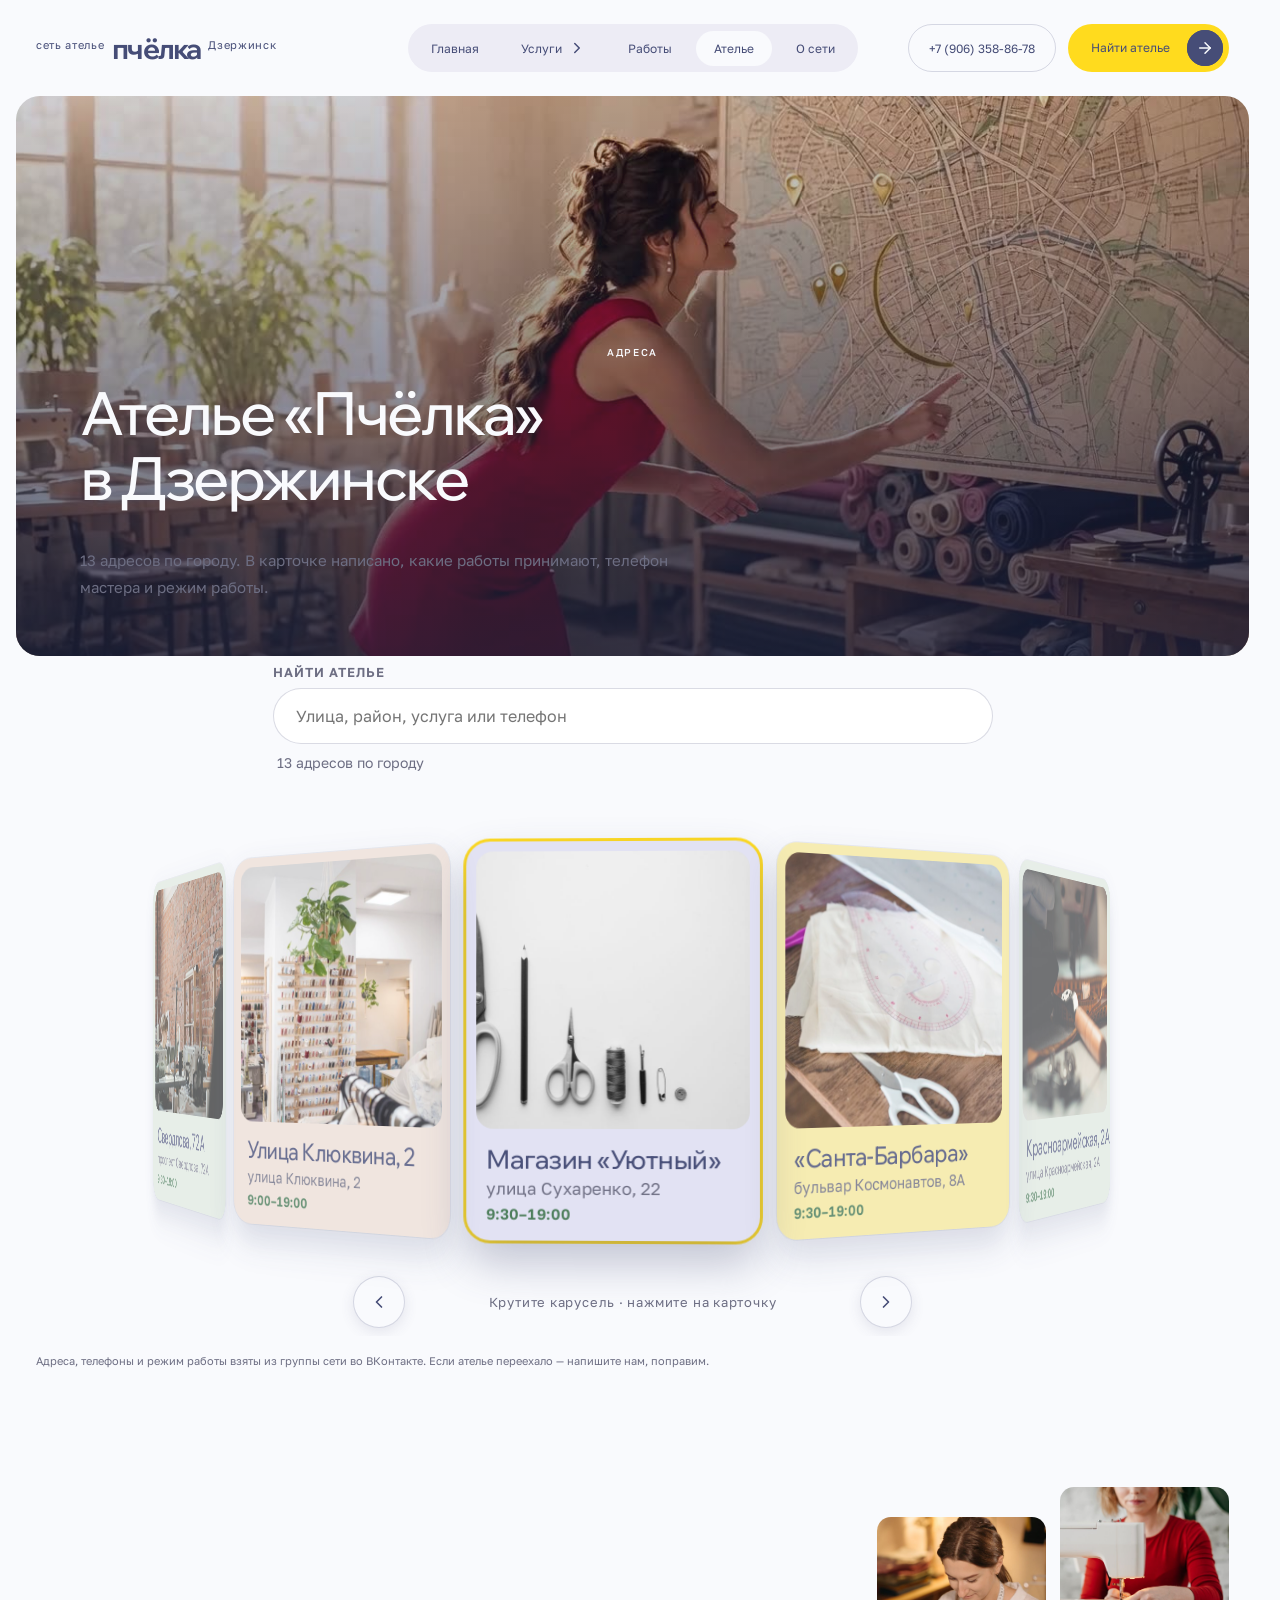
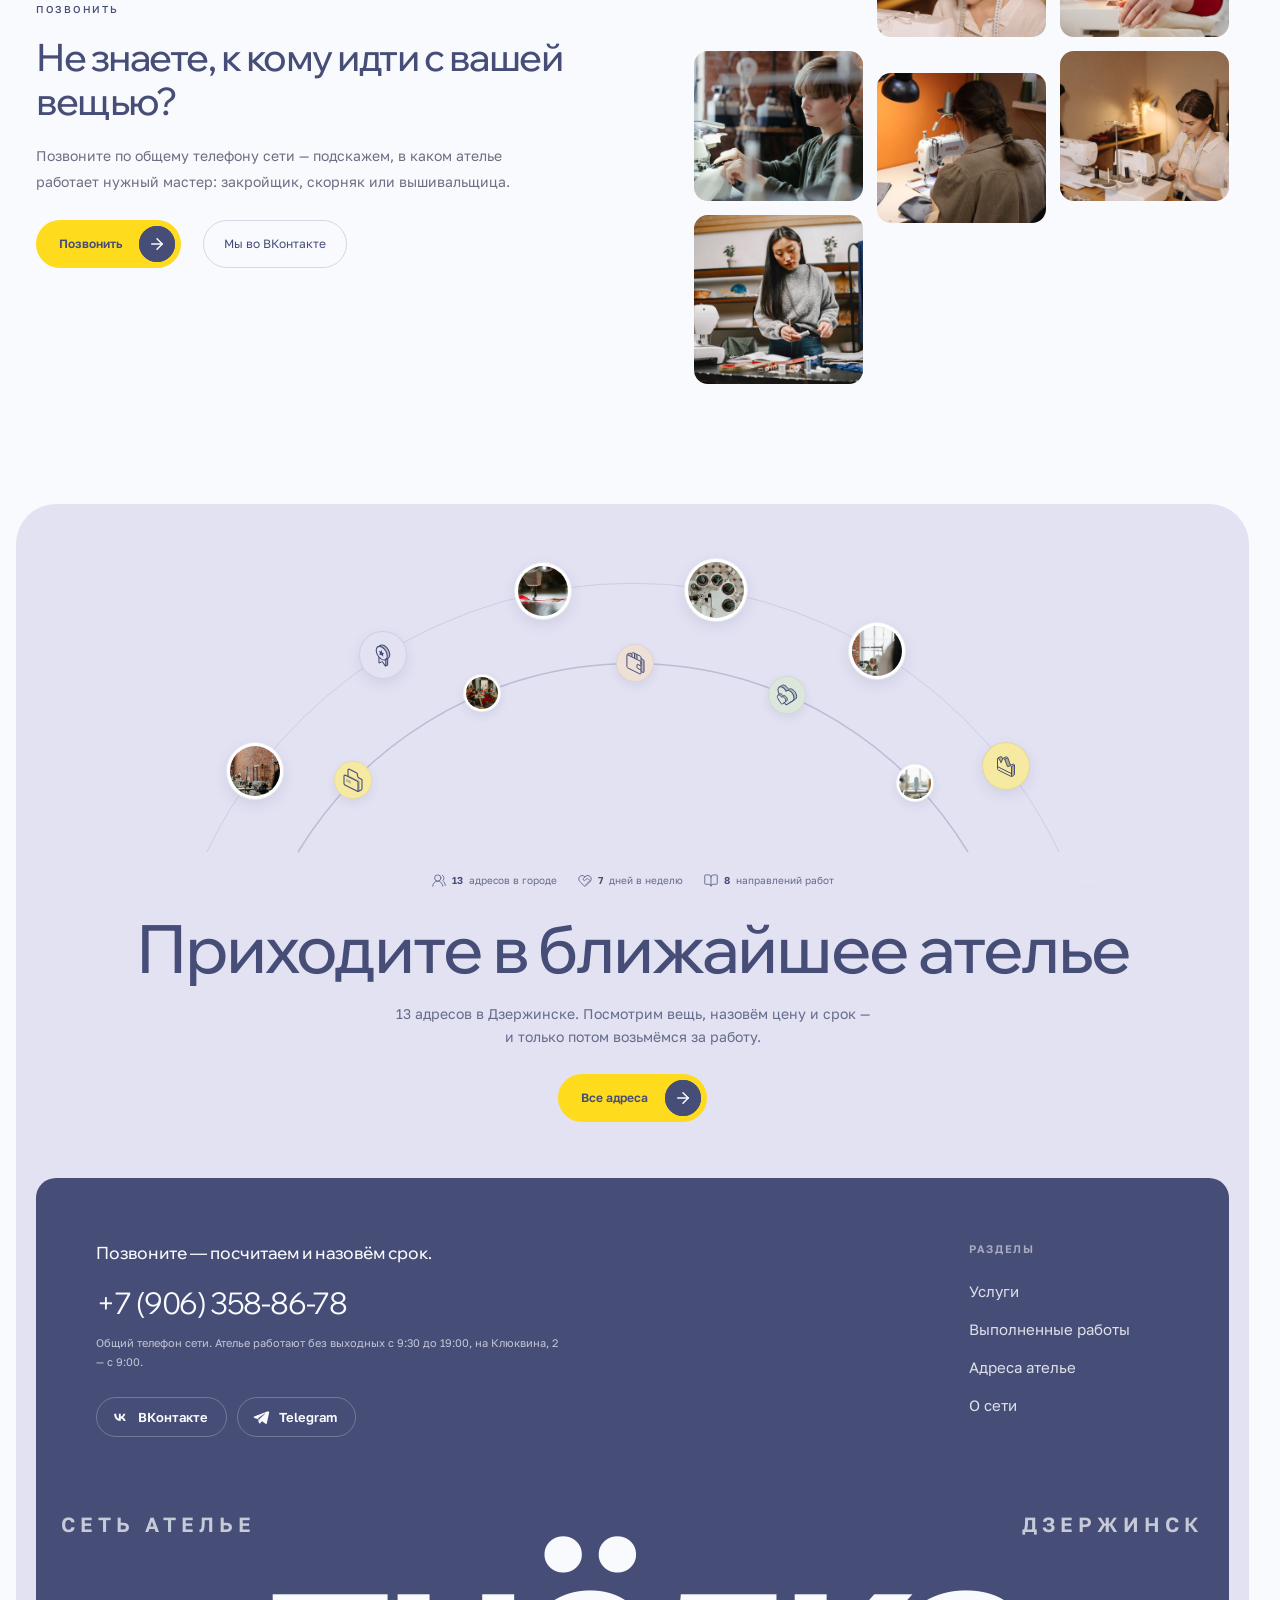
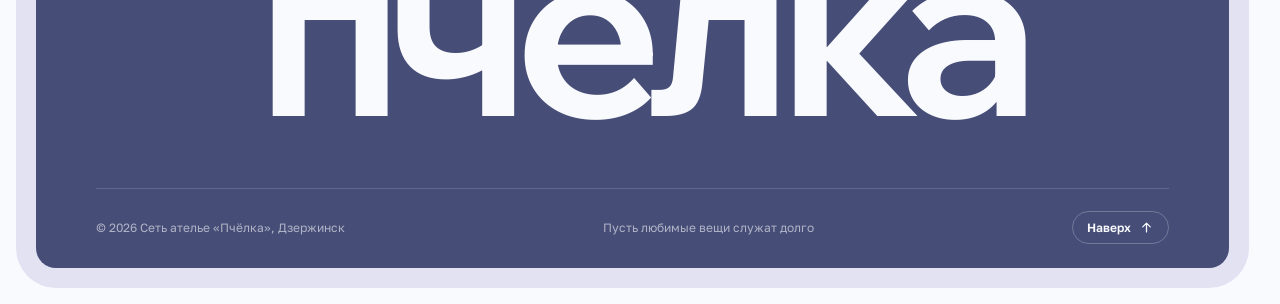
==== commit cfd8ccd3: "Unify navigation layout and background across all pages" ====
--- a/ateleye.html
+++ b/ateleye.html
@@ -1,5 +1,5 @@
 <!DOCTYPE html><html lang="ru"><head>
-<meta name="robots" content="noindex, nofollow"/><meta charset="utf-8"/><meta name="viewport" content="width=device-width, initial-scale=1"/><link rel="preconnect" href="https://fonts.googleapis.com"/><link rel="preconnect" href="https://fonts.gstatic.com" crossorigin/><link rel="stylesheet" href="https://fonts.googleapis.com/css2?family=Golos+Text:wght@400..900&family=Wix+Madefor+Display:wght@400..800&display=swap"/><link rel="stylesheet" href="assets/styles.css?v=cg-desk"/><link rel="icon" href="assets/img/logo-mark.png" type="image/png"/><title>Адреса ателье «Пчёлка» в Дзержинске</title><meta name="description" content="Все адреса сети ателье «Пчёлка» в Дзержинске: торговые центры «Союз», «Галактика», «Юбилейный», «Лидия», «Меркурий», «Волга», «Дзержинец», проспект Ленина, улица Клюквина. Телефоны и режим работы."/><link rel="stylesheet" href="assets/fixes.css?v=23"/></head><body><div class="coaches-page"><header class="site-header"><a class="logo" aria-label="Ателье «Пчёлка» — на главную" href="index.html"><span class="logo-dot">сеть ателье</span>пчёлка<span class="logo-dot">Дзержинск</span></a><nav class="site-header-menu " aria-label="Главное меню"><div class="site-menu-row"><a href="index.html">Главная</a><button class="site-more-toggle" type="button" aria-expanded="false" aria-controls="site-more-pages">Услуги<svg xmlns="http://www.w3.org/2000/svg" width="18" height="18" viewBox="0 0 24 24" fill="none" stroke="currentColor" stroke-width="2" stroke-linecap="round" stroke-linejoin="round" class="lucide lucide-chevron-right accordion-chevron" aria-hidden="true"><path d="m9 18 6-6-6-6"></path></svg></button><a href="raboty.html">Работы</a><a aria-current="page" href="ateleye.html">Ателье</a><a href="o-nas.html">О сети</a></div><div class="site-more-pages" id="site-more-pages" hidden><a href="uslugi.html">Все услуги</a><a href="uslugi/remont.html">Ремонт и подгонка одежды</a><a href="uslugi/poshiv.html">Пошив одежды на заказ</a><a href="uslugi/meh-kozha.html">Мех и кожа</a><a href="uslugi/spec.html">Нестандартные заказы и фурнитура</a><a href="uslugi/vyshivka.html">Машинная вышивка</a><a href="uslugi/pechat.html">Печать на одежде и мерч</a><a href="uslugi/shtory.html">Шторы и домашний текстиль</a><a href="uslugi/bele.html">Нижнее бельё на заказ</a></div></nav><div class="site-header-actions"><a class="site-sign-in" href="tel:+79063588678">+7 (906) 358-86-78</a><a href="ateleye.html" class="arrow-fill-button  "><span class="arrow-fill-surface" aria-hidden="true"></span><span class="arrow-fill-content">Найти ателье</span><span class="arrow-fill-icon" aria-hidden="true"><svg xmlns="http://www.w3.org/2000/svg" width="18" height="18" viewBox="0 0 24 24" fill="none" stroke="currentColor" stroke-width="2" stroke-linecap="round" stroke-linejoin="round" class="lucide lucide-arrow-right arrow-out" aria-hidden="true"><path d="M5 12h14"></path><path d="m12 5 7 7-7 7"></path></svg><svg xmlns="http://www.w3.org/2000/svg" width="18" height="18" viewBox="0 0 24 24" fill="none" stroke="currentColor" stroke-width="2" stroke-linecap="round" stroke-linejoin="round" class="lucide lucide-arrow-right arrow-in" aria-hidden="true"><path d="M5 12h14"></path><path d="m12 5 7 7-7 7"></path></svg></span></a></div></header><main><section class="coaches-hero coaches-hero-film"><video class="service-hero-video" autoplay muted loop playsinline preload="metadata" poster="assets/img/addresses-poster.jpg"><source src="assets/img/addresses.mp4?v=red" type="video/mp4"/></video><div class="eyebrow">АДРЕСА</div><h1>Ателье «Пчёлка»<br/>в Дзержинске</h1><p>13 адресов по городу. В карточке написано, какие работы принимают, телефон мастера и режим работы.</p></section><section class="coaches-directory"><form class="addr-search" role="search"><label class="addr-search-label" for="addr-q">Найти ателье</label><input id="addr-q" class="addr-search-input" type="search" placeholder="Улица, район, услуга или телефон" autocomplete="off" enterkeyhint="search"/><p class="addr-search-meta" aria-live="polite"></p><ul class="addr-search-list" hidden></ul></form><div class="orbit" data-count="13"><div class="orbit-core" aria-hidden="true"><span></span><span></span><img src="assets/img/logo-mark.png" alt=""/></div><div class="orbit-ring" aria-hidden="true"></div><div class="orbit-node" data-i="0" data-related="1,2,3,4" style="--glow:76px"><button type="button" class="orbit-dot" aria-expanded="false" aria-controls="orbit-card-0"><span class="orbit-thumb" aria-hidden="true"><img src="assets/stock/atelier-1.jpg" alt="" loading="lazy"/></span><span class="orbit-num">01</span><span class="orbit-label">ТЦ «Дзержинец»</span><span class="orbit-short" aria-hidden="true">Дзержинец</span></button><article class="orbit-card" id="orbit-card-0" hidden><img src="assets/stock/atelier-1.jpg" alt="" loading="lazy"/><div class="orbit-card-body"><div class="orbit-card-top"><span class="orbit-badge">3 этаж</span><span class="orbit-hours">9:30–19:00</span></div><h2>ТЦ «Дзержинец»</h2><p class="orbit-address">проспект Ленина, 66</p><p class="orbit-about">Ремонт и пошив одежды, срочный ремонт, замена молний — молнии в наличии, ремонт шуб и кожаных курток.</p><ul class="orbit-tags"><li>Ремонт</li><li>Пошив</li><li>Мех и кожа</li></ul><div class="orbit-actions"><a href="tel:+79535692177">+7 (953) 569-21-77</a><a href="https://yandex.ru/maps/?text=%D0%94%D0%B7%D0%B5%D1%80%D0%B6%D0%B8%D0%BD%D1%81%D0%BA%2C%20%D0%BF%D1%80%D0%BE%D1%81%D0%BF%D0%B5%D0%BA%D1%82%20%D0%9B%D0%B5%D0%BD%D0%B8%D0%BD%D0%B0%2C%2066" target="_blank" rel="noopener">Маршрут</a></div><div class="orbit-related"><h3>Похожие ателье</h3><div><button type="button" class="orbit-rel" data-go="1">ТЦ «Юбилейный»</button><button type="button" class="orbit-rel" data-go="2">СТЦ «Союз»</button><button type="button" class="orbit-rel" data-go="3">Ателье «Пчёлка»</button><button type="button" class="orbit-rel" data-go="4">ТЦ «Лидия»</button></div></div></div></article></div><div class="orbit-node" data-i="1" data-related="0,2,3,4" style="--glow:88px"><button type="button" class="orbit-dot" aria-expanded="false" aria-controls="orbit-card-1"><span class="orbit-thumb" aria-hidden="true"><img src="assets/stock/atelier-2.jpg" alt="" loading="lazy"/></span><span class="orbit-num">02</span><span class="orbit-label">ТЦ «Юбилейный»</span><span class="orbit-short" aria-hidden="true">Юбилейный</span></button><article class="orbit-card" id="orbit-card-1" hidden><img src="assets/stock/atelier-2.jpg" alt="" loading="lazy"/><div class="orbit-card-body"><div class="orbit-card-top"><span class="orbit-badge">3 этаж</span><span class="orbit-hours">9:30–19:00</span></div><h2>ТЦ «Юбилейный»</h2><p class="orbit-address">проспект Чкалова, 23</p><p class="orbit-about">Ремонт и пошив одежды, сложный ремонт, установка кнопок, пошив штор, продажа женских трикотажных костюмов.</p><ul class="orbit-tags"><li>Ремонт</li><li>Пошив</li><li>Шторы</li><li>Фурнитура</li></ul><div class="orbit-actions"><a href="tel:+79082315378">+7 (908) 231-53-78</a><a href="https://yandex.ru/maps/?text=%D0%94%D0%B7%D0%B5%D1%80%D0%B6%D0%B8%D0%BD%D1%81%D0%BA%2C%20%D0%BF%D1%80%D0%BE%D1%81%D0%BF%D0%B5%D0%BA%D1%82%20%D0%A7%D0%BA%D0%B0%D0%BB%D0%BE%D0%B2%D0%B0%2C%2023" target="_blank" rel="noopener">Маршрут</a></div><div class="orbit-related"><h3>Похожие ателье</h3><div><button type="button" class="orbit-rel" data-go="0">ТЦ «Дзержинец»</button><button type="button" class="orbit-rel" data-go="2">СТЦ «Союз»</button><button type="button" class="orbit-rel" data-go="3">Ателье «Пчёлка»</button><button type="button" class="orbit-rel" data-go="4">ТЦ «Лидия»</button></div></div></div></article></div><div class="orbit-node" data-i="2" data-related="0,1,3,4" style="--glow:64px"><button type="button" class="orbit-dot" aria-expanded="false" aria-controls="orbit-card-2"><span class="orbit-thumb" aria-hidden="true"><img src="assets/stock/atelier-3.jpg" alt="" loading="lazy"/></span><span class="orbit-num">03</span><span class="orbit-label">СТЦ «Союз»</span><span class="orbit-short" aria-hidden="true">Союз</span></button><article class="orbit-card" id="orbit-card-2" hidden><img src="assets/stock/atelier-3.jpg" alt="" loading="lazy"/><div class="orbit-card-body"><div class="orbit-card-top"><span class="orbit-badge">3 этаж</span><span class="orbit-hours">9:30–19:00</span></div><h2>СТЦ «Союз»</h2><p class="orbit-address">проспект Циолковского, 76</p><p class="orbit-about">Пошив сценической одежды, ремонт и пошив из любой ткани и трикотажа, нестандартные изделия, постельное бельё.</p><ul class="orbit-tags"><li>Пошив</li><li>Ремонт</li></ul><div class="orbit-actions"><a href="tel:+79308120633">+7 (930) 812-06-33</a><a href="https://yandex.ru/maps/?text=%D0%94%D0%B7%D0%B5%D1%80%D0%B6%D0%B8%D0%BD%D1%81%D0%BA%2C%20%D0%BF%D1%80%D0%BE%D1%81%D0%BF%D0%B5%D0%BA%D1%82%20%D0%A6%D0%B8%D0%BE%D0%BB%D0%BA%D0%BE%D0%B2%D1%81%D0%BA%D0%BE%D0%B3%D0%BE%2C%2076" target="_blank" rel="noopener">Маршрут</a></div><div class="orbit-related"><h3>Похожие ателье</h3><div><button type="button" class="orbit-rel" data-go="0">ТЦ «Дзержинец»</button><button type="button" class="orbit-rel" data-go="1">ТЦ «Юбилейный»</button><button type="button" class="orbit-rel" data-go="3">Ателье «Пчёлка»</button><button type="button" class="orbit-rel" data-go="4">ТЦ «Лидия»</button></div></div></div></article></div><div class="orbit-node" data-i="3" data-related="0,1,2,4" style="--glow:100px"><button type="button" class="orbit-dot" aria-expanded="false" aria-controls="orbit-card-3"><span class="orbit-thumb" aria-hidden="true"><img src="assets/stock/atelier-4.jpg" alt="" loading="lazy"/></span><span class="orbit-num">04</span><span class="orbit-label">Ателье «Пчёлка»</span><span class="orbit-short" aria-hidden="true">Ленина, 26</span></button><article class="orbit-card" id="orbit-card-3" hidden><img src="assets/stock/atelier-4.jpg" alt="" loading="lazy"/><div class="orbit-card-body"><div class="orbit-card-top"><span class="orbit-badge">Отдельный вход</span><span class="orbit-hours">9:30–19:00</span></div><h2>Ателье «Пчёлка»</h2><p class="orbit-address">проспект Ленина, 26</p><p class="orbit-about">Работает закройщик и скорняк: пошив и перешив шуб, дублёнок и пальто, ремонт трикотажа, подгибка джинсов, ремонт потёртостей, шторы, сценическая одежда, вышивка.</p><ul class="orbit-tags"><li>Пошив</li><li>Мех и кожа</li><li>Вышивка</li><li>Шторы</li><li>Ремонт</li></ul><div class="orbit-actions"><a href="tel:+79092992110">+7 (909) 299-21-10</a><a href="https://yandex.ru/maps/?text=%D0%94%D0%B7%D0%B5%D1%80%D0%B6%D0%B8%D0%BD%D1%81%D0%BA%2C%20%D0%BF%D1%80%D0%BE%D1%81%D0%BF%D0%B5%D0%BA%D1%82%20%D0%9B%D0%B5%D0%BD%D0%B8%D0%BD%D0%B0%2C%2026" target="_blank" rel="noopener">Маршрут</a></div><div class="orbit-related"><h3>Похожие ателье</h3><div><button type="button" class="orbit-rel" data-go="0">ТЦ «Дзержинец»</button><button type="button" class="orbit-rel" data-go="1">ТЦ «Юбилейный»</button><button type="button" class="orbit-rel" data-go="2">СТЦ «Союз»</button><button type="button" class="orbit-rel" data-go="4">ТЦ «Лидия»</button></div></div></div></article></div><div class="orbit-node" data-i="4" data-related="0,1,2,3" style="--glow:88px"><button type="button" class="orbit-dot" aria-expanded="false" aria-controls="orbit-card-4"><span class="orbit-thumb" aria-hidden="true"><img src="assets/stock/atelier-5.jpg" alt="" loading="lazy"/></span><span class="orbit-num">05</span><span class="orbit-label">ТЦ «Лидия»</span><span class="orbit-short" aria-hidden="true">Лидия</span></button><article class="orbit-card" id="orbit-card-4" hidden><img src="assets/stock/atelier-5.jpg" alt="" loading="lazy"/><div class="orbit-card-body"><div class="orbit-card-top"><span class="orbit-badge">цокольный этаж</span><span class="orbit-hours">9:30–19:00</span></div><h2>ТЦ «Лидия»</h2><p class="orbit-address">улица Гайдара, 59Е</p><p class="orbit-about">Трикотаж, кожа и мех — работает скорняк. Пошив и перешив шуб и дублёнок, пошив оптом, нестандартные сумки, чехлы для лодочных моторов, тенты на качели, кнопки, заклёпки, джинсовые пуговицы и люверсы, шторы и покрывала.</p><ul class="orbit-tags"><li>Мех и кожа</li><li>Фурнитура</li><li>Шторы</li><li>Пошив</li></ul><div class="orbit-actions"><a href="tel:+79625106707">+7 (962) 510-67-07</a><a href="https://yandex.ru/maps/?text=%D0%94%D0%B7%D0%B5%D1%80%D0%B6%D0%B8%D0%BD%D1%81%D0%BA%2C%20%D1%83%D0%BB%D0%B8%D1%86%D0%B0%20%D0%93%D0%B0%D0%B9%D0%B4%D0%B0%D1%80%D0%B0%2C%2059%D0%95" target="_blank" rel="noopener">Маршрут</a></div><div class="orbit-related"><h3>Похожие ателье</h3><div><button type="button" class="orbit-rel" data-go="0">ТЦ «Дзержинец»</button><button type="button" class="orbit-rel" data-go="1">ТЦ «Юбилейный»</button><button type="button" class="orbit-rel" data-go="2">СТЦ «Союз»</button><button type="button" class="orbit-rel" data-go="3">Ателье «Пчёлка»</button></div></div></div></article></div><div class="orbit-node" data-i="5" data-related="0,1,2,3" style="--glow:76px"><button type="button" class="orbit-dot" aria-expanded="false" aria-controls="orbit-card-5"><span class="orbit-thumb" aria-hidden="true"><img src="assets/stock/atelier-6.jpg" alt="" loading="lazy"/></span><span class="orbit-num">06</span><span class="orbit-label">ТЦ «Меркурий»</span><span class="orbit-short" aria-hidden="true">Меркурий</span></button><article class="orbit-card" id="orbit-card-5" hidden><img src="assets/stock/atelier-6.jpg" alt="" loading="lazy"/><div class="orbit-card-body"><div class="orbit-card-top"><span class="orbit-badge">1 этаж</span><span class="orbit-hours">9:30–19:00</span></div><h2>ТЦ «Меркурий»</h2><p class="orbit-address">проспект Циолковского, 78</p><p class="orbit-about">Ремонт и пошив одежды из кожи, меха и трикотажа.</p><ul class="orbit-tags"><li>Мех и кожа</li><li>Пошив</li><li>Ремонт</li></ul><div class="orbit-actions"><a href="tel:+79202948539">+7 (920) 294-85-39</a><a href="https://yandex.ru/maps/?text=%D0%94%D0%B7%D0%B5%D1%80%D0%B6%D0%B8%D0%BD%D1%81%D0%BA%2C%20%D0%BF%D1%80%D0%BE%D1%81%D0%BF%D0%B5%D0%BA%D1%82%20%D0%A6%D0%B8%D0%BE%D0%BB%D0%BA%D0%BE%D0%B2%D1%81%D0%BA%D0%BE%D0%B3%D0%BE%2C%2078" target="_blank" rel="noopener">Маршрут</a></div><div class="orbit-related"><h3>Похожие ателье</h3><div><button type="button" class="orbit-rel" data-go="0">ТЦ «Дзержинец»</button><button type="button" class="orbit-rel" data-go="1">ТЦ «Юбилейный»</button><button type="button" class="orbit-rel" data-go="2">СТЦ «Союз»</button><button type="button" class="orbit-rel" data-go="3">Ателье «Пчёлка»</button></div></div></div></article></div><div class="orbit-node" data-i="6" data-related="0,1,2,3" style="--glow:64px"><button type="button" class="orbit-dot" aria-expanded="false" aria-controls="orbit-card-6"><span class="orbit-thumb" aria-hidden="true"><img src="assets/stock/atelier-7.jpg" alt="" loading="lazy"/></span><span class="orbit-num">07</span><span class="orbit-label">Свердлова, 72А</span><span class="orbit-short" aria-hidden="true">Свердлова, 72А</span></button><article class="orbit-card" id="orbit-card-6" hidden><img src="assets/stock/atelier-7.jpg" alt="" loading="lazy"/><div class="orbit-card-body"><div class="orbit-card-top"><span class="orbit-badge">41-й магазин</span><span class="orbit-hours">9:30–19:00</span></div><h2>Свердлова, 72А</h2><p class="orbit-address">проспект Свердлова, 72А</p><p class="orbit-about">Ремонт одежды, ремонт сумок, пошив на заказ.</p><ul class="orbit-tags"><li>Ремонт</li><li>Пошив</li></ul><div class="orbit-actions"><a href="tel:+79648367071">+7 (964) 836-70-71</a><a href="https://yandex.ru/maps/?text=%D0%94%D0%B7%D0%B5%D1%80%D0%B6%D0%B8%D0%BD%D1%81%D0%BA%2C%20%D0%BF%D1%80%D0%BE%D1%81%D0%BF%D0%B5%D0%BA%D1%82%20%D0%A1%D0%B2%D0%B5%D1%80%D0%B4%D0%BB%D0%BE%D0%B2%D0%B0%2C%2072%D0%90" target="_blank" rel="noopener">Маршрут</a></div><div class="orbit-related"><h3>Похожие ателье</h3><div><button type="button" class="orbit-rel" data-go="0">ТЦ «Дзержинец»</button><button type="button" class="orbit-rel" data-go="1">ТЦ «Юбилейный»</button><button type="button" class="orbit-rel" data-go="2">СТЦ «Союз»</button><button type="button" class="orbit-rel" data-go="3">Ателье «Пчёлка»</button></div></div></div></article></div><div class="orbit-node" data-i="7" data-related="0,1,3,4" style="--glow:88px"><button type="button" class="orbit-dot" aria-expanded="false" aria-controls="orbit-card-7"><span class="orbit-thumb" aria-hidden="true"><img src="assets/stock/atelier-8.jpg" alt="" loading="lazy"/></span><span class="orbit-num">08</span><span class="orbit-label">Улица Клюквина, 2</span><span class="orbit-short" aria-hidden="true">Клюквина, 2</span></button><article class="orbit-card" id="orbit-card-7" hidden><img src="assets/stock/atelier-8.jpg" alt="" loading="lazy"/><div class="orbit-card-body"><div class="orbit-card-top"><span class="orbit-badge">1 этаж</span><span class="orbit-hours">9:00–19:00</span></div><h2>Улица Клюквина, 2</h2><p class="orbit-address">улица Клюквина, 2</p><p class="orbit-about">Кожа и мех, перешив шапок, покраска кожаных изделий, замена молний, подгибка брюк, подгонка по фигуре, перешив пуховиков, одежда для собак, шторы.</p><ul class="orbit-tags"><li>Мех и кожа</li><li>Ремонт</li><li>Шторы</li><li>Фурнитура</li></ul><div class="orbit-actions"><a href="tel:+79648341044">+7 (964) 834-10-44</a><a href="https://yandex.ru/maps/?text=%D0%94%D0%B7%D0%B5%D1%80%D0%B6%D0%B8%D0%BD%D1%81%D0%BA%2C%20%D1%83%D0%BB%D0%B8%D1%86%D0%B0%20%D0%9A%D0%BB%D1%8E%D0%BA%D0%B2%D0%B8%D0%BD%D0%B0%2C%202" target="_blank" rel="noopener">Маршрут</a></div><div class="orbit-related"><h3>Похожие ателье</h3><div><button type="button" class="orbit-rel" data-go="0">ТЦ «Дзержинец»</button><button type="button" class="orbit-rel" data-go="1">ТЦ «Юбилейный»</button><button type="button" class="orbit-rel" data-go="3">Ателье «Пчёлка»</button><button type="button" class="orbit-rel" data-go="4">ТЦ «Лидия»</button></div></div></div></article></div><div class="orbit-node" data-i="8" data-related="1,4,7" style="--glow:64px"><button type="button" class="orbit-dot" aria-expanded="false" aria-controls="orbit-card-8"><span class="orbit-thumb" aria-hidden="true"><img src="assets/stock/atelier-9.jpg" alt="" loading="lazy"/></span><span class="orbit-num">09</span><span class="orbit-label">Магазин «Уютный»</span><span class="orbit-short" aria-hidden="true">Уютный</span></button><article class="orbit-card" id="orbit-card-8" hidden><img src="assets/stock/atelier-9.jpg" alt="" loading="lazy"/><div class="orbit-card-body"><div class="orbit-card-top"><span class="orbit-badge">бывшая ТЦ «Волга»</span><span class="orbit-hours">9:30–19:00</span></div><h2>Магазин «Уютный»</h2><p class="orbit-address">улица Сухаренко, 22</p><p class="orbit-about">Ремонт одежды и продажа швейной фурнитуры.</p><ul class="orbit-tags"><li>Ремонт</li><li>Фурнитура</li></ul><div class="orbit-actions"><a href="tel:+79200437833">+7 (920) 043-78-33</a><a href="https://yandex.ru/maps/?text=%D0%94%D0%B7%D0%B5%D1%80%D0%B6%D0%B8%D0%BD%D1%81%D0%BA%2C%20%D1%83%D0%BB%D0%B8%D1%86%D0%B0%20%D0%A1%D1%83%D1%85%D0%B0%D1%80%D0%B5%D0%BD%D0%BA%D0%BE%2C%2022" target="_blank" rel="noopener">Маршрут</a></div><div class="orbit-related"><h3>Похожие ателье</h3><div><button type="button" class="orbit-rel" data-go="1">ТЦ «Юбилейный»</button><button type="button" class="orbit-rel" data-go="4">ТЦ «Лидия»</button><button type="button" class="orbit-rel" data-go="7">Улица Клюквина, 2</button></div></div></div></article></div><div class="orbit-node" data-i="9" data-related="" style="--glow:52px"><button type="button" class="orbit-dot" aria-expanded="false" aria-controls="orbit-card-9"><span class="orbit-thumb" aria-hidden="true"><img src="assets/stock/atelier-10.jpg" alt="" loading="lazy"/></span><span class="orbit-num">10</span><span class="orbit-label">«Санта-Барбара»</span><span class="orbit-short" aria-hidden="true">Санта-Барбара</span></button><article class="orbit-card" id="orbit-card-9" hidden><img src="assets/stock/atelier-10.jpg" alt="" loading="lazy"/><div class="orbit-card-body"><div class="orbit-card-top"><span class="orbit-badge">Отдельный вход</span><span class="orbit-hours">9:30–19:00</span></div><h2>«Санта-Барбара»</h2><p class="orbit-address">бульвар Космонавтов, 8А</p><p class="orbit-about">Ремонт и подгонка одежды. Телефон общий по сети.</p><ul class="orbit-tags"><li>Ремонт</li></ul><div class="orbit-actions"><a href="tel:+79063588678">+7 (906) 358-86-78</a><a href="https://yandex.ru/maps/?text=%D0%94%D0%B7%D0%B5%D1%80%D0%B6%D0%B8%D0%BD%D1%81%D0%BA%2C%20%D0%B1%D1%83%D0%BB%D1%8C%D0%B2%D0%B0%D1%80%20%D0%9A%D0%BE%D1%81%D0%BC%D0%BE%D0%BD%D0%B0%D0%B2%D1%82%D0%BE%D0%B2%2C%208%D0%90" target="_blank" rel="noopener">Маршрут</a></div></div></article></div><div class="orbit-node" data-i="10" data-related="" style="--glow:52px"><button type="button" class="orbit-dot" aria-expanded="false" aria-controls="orbit-card-10"><span class="orbit-thumb" aria-hidden="true"><img src="assets/stock/atelier-11.jpg" alt="" loading="lazy"/></span><span class="orbit-num">11</span><span class="orbit-label">Красноармейская, 2А</span><span class="orbit-short" aria-hidden="true">Красноармейская, 2А</span></button><article class="orbit-card" id="orbit-card-10" hidden><img src="assets/stock/atelier-11.jpg" alt="" loading="lazy"/><div class="orbit-card-body"><div class="orbit-card-top"><span class="orbit-badge">Отдельный вход</span><span class="orbit-hours">9:30–19:00</span></div><h2>Красноармейская, 2А</h2><p class="orbit-address">улица Красноармейская, 2А</p><p class="orbit-about">Ремонт и подгонка одежды. Телефон общий по сети.</p><ul class="orbit-tags"><li>Ремонт</li></ul><div class="orbit-actions"><a href="tel:+79063588678">+7 (906) 358-86-78</a><a href="https://yandex.ru/maps/?text=%D0%94%D0%B7%D0%B5%D1%80%D0%B6%D0%B8%D0%BD%D1%81%D0%BA%2C%20%D1%83%D0%BB%D0%B8%D1%86%D0%B0%20%D0%9A%D1%80%D0%B0%D1%81%D0%BD%D0%BE%D0%B0%D1%80%D0%BC%D0%B5%D0%B9%D1%81%D0%BA%D0%B0%D1%8F%2C%202%D0%90" target="_blank" rel="noopener">Маршрут</a></div></div></article></div><div class="orbit-node" data-i="11" data-related="" style="--glow:52px"><button type="button" class="orbit-dot" aria-expanded="false" aria-controls="orbit-card-11"><span class="orbit-thumb" aria-hidden="true"><img src="assets/stock/atelier-12.jpg" alt="" loading="lazy"/></span><span class="orbit-num">12</span><span class="orbit-label">Улица Маяковского, 2</span><span class="orbit-short" aria-hidden="true">Маяковского, 2</span></button><article class="orbit-card" id="orbit-card-11" hidden><img src="assets/stock/atelier-12.jpg" alt="" loading="lazy"/><div class="orbit-card-body"><div class="orbit-card-top"><span class="orbit-badge">Отдельный вход</span><span class="orbit-hours">9:30–19:00</span></div><h2>Улица Маяковского, 2</h2><p class="orbit-address">улица Маяковского, 2</p><p class="orbit-about">Ремонт и подгонка одежды. Телефон общий по сети.</p><ul class="orbit-tags"><li>Ремонт</li></ul><div class="orbit-actions"><a href="tel:+79063588678">+7 (906) 358-86-78</a><a href="https://yandex.ru/maps/?text=%D0%94%D0%B7%D0%B5%D1%80%D0%B6%D0%B8%D0%BD%D1%81%D0%BA%2C%20%D1%83%D0%BB%D0%B8%D1%86%D0%B0%20%D0%9C%D0%B0%D1%8F%D0%BA%D0%BE%D0%B2%D1%81%D0%BA%D0%BE%D0%B3%D0%BE%2C%202" target="_blank" rel="noopener">Маршрут</a></div></div></article></div><div class="orbit-node" data-i="12" data-related="" style="--glow:52px"><button type="button" class="orbit-dot" aria-expanded="false" aria-controls="orbit-card-12"><span class="orbit-thumb" aria-hidden="true"><img src="assets/stock/atelier-13.jpg" alt="" loading="lazy"/></span><span class="orbit-num">13</span><span class="orbit-label">Проспект Чкалова, 49</span><span class="orbit-short" aria-hidden="true">Чкалова, 49</span></button><article class="orbit-card" id="orbit-card-12" hidden><img src="assets/stock/atelier-13.jpg" alt="" loading="lazy"/><div class="orbit-card-body"><div class="orbit-card-top"><span class="orbit-badge">Отдельный вход</span><span class="orbit-hours">9:30–19:00</span></div><h2>Проспект Чкалова, 49</h2><p class="orbit-address">проспект Чкалова, 49</p><p class="orbit-about">Ремонт и подгонка одежды. Телефон общий по сети.</p><ul class="orbit-tags"><li>Ремонт</li></ul><div class="orbit-actions"><a href="tel:+79063588678">+7 (906) 358-86-78</a><a href="https://yandex.ru/maps/?text=%D0%94%D0%B7%D0%B5%D1%80%D0%B6%D0%B8%D0%BD%D1%81%D0%BA%2C%20%D0%BF%D1%80%D0%BE%D1%81%D0%BF%D0%B5%D0%BA%D1%82%20%D0%A7%D0%BA%D0%B0%D0%BB%D0%BE%D0%B2%D0%B0%2C%2049" target="_blank" rel="noopener">Маршрут</a></div></div></article></div><p class="orbit-hint">Нажмите на точку — откроется карточка ателье</p></div><div class="cgal" aria-label="Ателье сети"><div class="cgal-scene"><div class="cgal-ring"><button type="button" class="cgal-card" data-i="0" aria-label="ТЦ «Дзержинец», проспект Ленина, 66"><img src="assets/stock/atelier-1.jpg" alt="" loading="lazy"/><span class="cgal-num">01</span><span class="cgal-copy"><span class="cgal-name">ТЦ «Дзержинец»</span><span class="cgal-addr">проспект Ленина, 66</span><span class="cgal-hours">9:30–19:00</span></span></button><button type="button" class="cgal-card" data-i="1" aria-label="ТЦ «Юбилейный», проспект Чкалова, 23"><img src="assets/stock/atelier-2.jpg" alt="" loading="lazy"/><span class="cgal-num">02</span><span class="cgal-copy"><span class="cgal-name">ТЦ «Юбилейный»</span><span class="cgal-addr">проспект Чкалова, 23</span><span class="cgal-hours">9:30–19:00</span></span></button><button type="button" class="cgal-card" data-i="2" aria-label="СТЦ «Союз», проспект Циолковского, 76"><img src="assets/stock/atelier-3.jpg" alt="" loading="lazy"/><span class="cgal-num">03</span><span class="cgal-copy"><span class="cgal-name">СТЦ «Союз»</span><span class="cgal-addr">проспект Циолковского, 76</span><span class="cgal-hours">9:30–19:00</span></span></button><button type="button" class="cgal-card" data-i="3" aria-label="Ателье «Пчёлка», проспект Ленина, 26"><img src="assets/stock/atelier-4.jpg" alt="" loading="lazy"/><span class="cgal-num">04</span><span class="cgal-copy"><span class="cgal-name">Ателье «Пчёлка»</span><span class="cgal-addr">проспект Ленина, 26</span><span class="cgal-hours">9:30–19:00</span></span></button><button type="button" class="cgal-card" data-i="4" aria-label="ТЦ «Лидия», улица Гайдара, 59Е"><img src="assets/stock/atelier-5.jpg" alt="" loading="lazy"/><span class="cgal-num">05</span><span class="cgal-copy"><span class="cgal-name">ТЦ «Лидия»</span><span class="cgal-addr">улица Гайдара, 59Е</span><span class="cgal-hours">9:30–19:00</span></span></button><button type="button" class="cgal-card" data-i="5" aria-label="ТЦ «Меркурий», проспект Циолковского, 78"><img src="assets/stock/atelier-6.jpg" alt="" loading="lazy"/><span class="cgal-num">06</span><span class="cgal-copy"><span class="cgal-name">ТЦ «Меркурий»</span><span class="cgal-addr">проспект Циолковского, 78</span><span class="cgal-hours">9:30–19:00</span></span></button><button type="button" class="cgal-card" data-i="6" aria-label="Свердлова, 72А, проспект Свердлова, 72А"><img src="assets/stock/atelier-7.jpg" alt="" loading="lazy"/><span class="cgal-num">07</span><span class="cgal-copy"><span class="cgal-name">Свердлова, 72А</span><span class="cgal-addr">проспект Свердлова, 72А</span><span class="cgal-hours">9:30–19:00</span></span></button><button type="button" class="cgal-card" data-i="7" aria-label="Улица Клюквина, 2, улица Клюквина, 2"><img src="assets/stock/atelier-8.jpg" alt="" loading="lazy"/><span class="cgal-num">08</span><span class="cgal-copy"><span class="cgal-name">Улица Клюквина, 2</span><span class="cgal-addr">улица Клюквина, 2</span><span class="cgal-hours">9:00–19:00</span></span></button><button type="button" class="cgal-card" data-i="8" aria-label="Магазин «Уютный», улица Сухаренко, 22"><img src="assets/stock/atelier-9.jpg" alt="" loading="lazy"/><span class="cgal-num">09</span><span class="cgal-copy"><span class="cgal-name">Магазин «Уютный»</span><span class="cgal-addr">улица Сухаренко, 22</span><span class="cgal-hours">9:30–19:00</span></span></button><button type="button" class="cgal-card" data-i="9" aria-label="«Санта-Барбара», бульвар Космонавтов, 8А"><img src="assets/stock/atelier-10.jpg" alt="" loading="lazy"/><span class="cgal-num">10</span><span class="cgal-copy"><span class="cgal-name">«Санта-Барбара»</span><span class="cgal-addr">бульвар Космонавтов, 8А</span><span class="cgal-hours">9:30–19:00</span></span></button><button type="button" class="cgal-card" data-i="10" aria-label="Красноармейская, 2А, улица Красноармейская, 2А"><img src="assets/stock/atelier-11.jpg" alt="" loading="lazy"/><span class="cgal-num">11</span><span class="cgal-copy"><span class="cgal-name">Красноармейская, 2А</span><span class="cgal-addr">улица Красноармейская, 2А</span><span class="cgal-hours">9:30–19:00</span></span></button><button type="button" class="cgal-card" data-i="11" aria-label="Улица Маяковского, 2, улица Маяковского, 2"><img src="assets/stock/atelier-12.jpg" alt="" loading="lazy"/><span class="cgal-num">12</span><span class="cgal-copy"><span class="cgal-name">Улица Маяковского, 2</span><span class="cgal-addr">улица Маяковского, 2</span><span class="cgal-hours">9:30–19:00</span></span></button><button type="button" class="cgal-card" data-i="12" aria-label="Проспект Чкалова, 49, проспект Чкалова, 49"><img src="assets/stock/atelier-13.jpg" alt="" loading="lazy"/><span class="cgal-num">13</span><span class="cgal-copy"><span class="cgal-name">Проспект Чкалова, 49</span><span class="cgal-addr">проспект Чкалова, 49</span><span class="cgal-hours">9:30–19:00</span></span></button></div></div><div class="cgal-bar"><button type="button" class="cgal-nav cgal-prev" aria-label="Предыдущее ателье"><svg viewBox="0 0 24 24" aria-hidden="true"><path d="M15 6l-6 6 6 6"/></svg></button><p class="cgal-hint">Крутите карусель · нажмите на карточку</p><button type="button" class="cgal-nav cgal-next" aria-label="Следующее ателье"><svg viewBox="0 0 24 24" aria-hidden="true"><path d="M9 6l6 6-6 6"/></svg></button></div><dialog class="cgal-sheet" aria-label="Ателье"><button type="button" class="cgal-close" aria-label="Закрыть"><svg viewBox="0 0 24 24" aria-hidden="true"><path d="M18 6 6 18M6 6l12 12"/></svg></button><div class="cgal-sheet-body"></div></dialog></div><p class="coaches-sample-note">Адреса, телефоны и режим работы взяты из группы сети во ВКонтакте. Если ателье переехало — напишите нам, поправим.</p></section><section class="coaches-invitation"><div><div class="eyebrow">ПОЗВОНИТЬ</div><h2>Не знаете, к кому идти с вашей вещью?</h2><p>Позвоните по общему телефону сети — подскажем, в каком ателье работает нужный мастер: закройщик, скорняк или вышивальщица.</p><div class="coaches-invitation-actions"><a href="tel:+79063588678" class="arrow-fill-button  button primary"><span class="arrow-fill-surface" aria-hidden="true"></span><span class="arrow-fill-content">Позвонить</span><span class="arrow-fill-icon" aria-hidden="true"><svg xmlns="http://www.w3.org/2000/svg" width="18" height="18" viewBox="0 0 24 24" fill="none" stroke="currentColor" stroke-width="2" stroke-linecap="round" stroke-linejoin="round" class="lucide lucide-arrow-right arrow-out" aria-hidden="true"><path d="M5 12h14"></path><path d="m12 5 7 7-7 7"></path></svg><svg xmlns="http://www.w3.org/2000/svg" width="18" height="18" viewBox="0 0 24 24" fill="none" stroke="currentColor" stroke-width="2" stroke-linecap="round" stroke-linejoin="round" class="lucide lucide-arrow-right arrow-in" aria-hidden="true"><path d="M5 12h14"></path><path d="m12 5 7 7-7 7"></path></svg></span></a><a class="coaches-membership-button" href="https://vk.com/atelepchelka">Мы во ВКонтакте</a></div></div><div class="coaches-collage"><img src="assets/stock/gallery-1.jpg" alt="" loading="lazy"/><img src="assets/stock/gallery-2.jpg" alt="" loading="lazy"/><img src="assets/stock/gallery-3.jpg" alt="" loading="lazy"/><img src="assets/stock/gallery-4.jpg" alt="" loading="lazy"/><img src="assets/stock/gallery-5.jpg" alt="" loading="lazy"/><img src="assets/stock/gallery-6.jpg" alt="" loading="lazy"/></div></section><section class="final-cta final-cta-orbit final-cta-with-footer" id="contacts">
+<meta name="robots" content="noindex, nofollow"/><meta charset="utf-8"/><meta name="viewport" content="width=device-width, initial-scale=1"/><link rel="preconnect" href="https://fonts.googleapis.com"/><link rel="preconnect" href="https://fonts.gstatic.com" crossorigin/><link rel="stylesheet" href="https://fonts.googleapis.com/css2?family=Golos+Text:wght@400..900&family=Wix+Madefor+Display:wght@400..800&display=swap"/><link rel="stylesheet" href="assets/styles.css?v=cg-desk"/><link rel="icon" href="assets/img/logo-mark.png" type="image/png"/><title>Адреса ателье «Пчёлка» в Дзержинске</title><meta name="description" content="Все адреса сети ателье «Пчёлка» в Дзержинске: торговые центры «Союз», «Галактика», «Юбилейный», «Лидия», «Меркурий», «Волга», «Дзержинец», проспект Ленина, улица Клюквина. Телефоны и режим работы."/><link rel="stylesheet" href="assets/fixes.css?v=23"/><link rel="stylesheet" href="assets/navigation.css?v=1"/></head><body><div class="coaches-page"><header class="site-header"><a class="logo" aria-label="Ателье «Пчёлка» — на главную" href="index.html"><span class="logo-dot">сеть ателье</span>пчёлка<span class="logo-dot">Дзержинск</span></a><nav class="site-header-menu " aria-label="Главное меню"><div class="site-menu-row"><a href="index.html">Главная</a><button class="site-more-toggle" type="button" aria-expanded="false" aria-controls="site-more-pages">Услуги<svg xmlns="http://www.w3.org/2000/svg" width="18" height="18" viewBox="0 0 24 24" fill="none" stroke="currentColor" stroke-width="2" stroke-linecap="round" stroke-linejoin="round" class="lucide lucide-chevron-right accordion-chevron" aria-hidden="true"><path d="m9 18 6-6-6-6"></path></svg></button><a href="raboty.html">Работы</a><a aria-current="page" href="ateleye.html">Ателье</a><a href="o-nas.html">О сети</a></div><div class="site-more-pages" id="site-more-pages" hidden><a href="uslugi.html">Все услуги</a><a href="uslugi/remont.html">Ремонт и подгонка одежды</a><a href="uslugi/poshiv.html">Пошив одежды на заказ</a><a href="uslugi/meh-kozha.html">Мех и кожа</a><a href="uslugi/spec.html">Нестандартные заказы и фурнитура</a><a href="uslugi/vyshivka.html">Машинная вышивка</a><a href="uslugi/pechat.html">Печать на одежде и мерч</a><a href="uslugi/shtory.html">Шторы и домашний текстиль</a><a href="uslugi/bele.html">Нижнее бельё на заказ</a></div></nav><div class="site-header-actions"><a class="site-sign-in" href="tel:+79063588678">+7 (906) 358-86-78</a><a href="ateleye.html" class="arrow-fill-button  "><span class="arrow-fill-surface" aria-hidden="true"></span><span class="arrow-fill-content">Найти ателье</span><span class="arrow-fill-icon" aria-hidden="true"><svg xmlns="http://www.w3.org/2000/svg" width="18" height="18" viewBox="0 0 24 24" fill="none" stroke="currentColor" stroke-width="2" stroke-linecap="round" stroke-linejoin="round" class="lucide lucide-arrow-right arrow-out" aria-hidden="true"><path d="M5 12h14"></path><path d="m12 5 7 7-7 7"></path></svg><svg xmlns="http://www.w3.org/2000/svg" width="18" height="18" viewBox="0 0 24 24" fill="none" stroke="currentColor" stroke-width="2" stroke-linecap="round" stroke-linejoin="round" class="lucide lucide-arrow-right arrow-in" aria-hidden="true"><path d="M5 12h14"></path><path d="m12 5 7 7-7 7"></path></svg></span></a></div></header><main><section class="coaches-hero coaches-hero-film"><video class="service-hero-video" autoplay muted loop playsinline preload="metadata" poster="assets/img/addresses-poster.jpg"><source src="assets/img/addresses.mp4?v=red" type="video/mp4"/></video><div class="eyebrow">АДРЕСА</div><h1>Ателье «Пчёлка»<br/>в Дзержинске</h1><p>13 адресов по городу. В карточке написано, какие работы принимают, телефон мастера и режим работы.</p></section><section class="coaches-directory"><form class="addr-search" role="search"><label class="addr-search-label" for="addr-q">Найти ателье</label><input id="addr-q" class="addr-search-input" type="search" placeholder="Улица, район, услуга или телефон" autocomplete="off" enterkeyhint="search"/><p class="addr-search-meta" aria-live="polite"></p><ul class="addr-search-list" hidden></ul></form><div class="orbit" data-count="13"><div class="orbit-core" aria-hidden="true"><span></span><span></span><img src="assets/img/logo-mark.png" alt=""/></div><div class="orbit-ring" aria-hidden="true"></div><div class="orbit-node" data-i="0" data-related="1,2,3,4" style="--glow:76px"><button type="button" class="orbit-dot" aria-expanded="false" aria-controls="orbit-card-0"><span class="orbit-thumb" aria-hidden="true"><img src="assets/stock/atelier-1.jpg" alt="" loading="lazy"/></span><span class="orbit-num">01</span><span class="orbit-label">ТЦ «Дзержинец»</span><span class="orbit-short" aria-hidden="true">Дзержинец</span></button><article class="orbit-card" id="orbit-card-0" hidden><img src="assets/stock/atelier-1.jpg" alt="" loading="lazy"/><div class="orbit-card-body"><div class="orbit-card-top"><span class="orbit-badge">3 этаж</span><span class="orbit-hours">9:30–19:00</span></div><h2>ТЦ «Дзержинец»</h2><p class="orbit-address">проспект Ленина, 66</p><p class="orbit-about">Ремонт и пошив одежды, срочный ремонт, замена молний — молнии в наличии, ремонт шуб и кожаных курток.</p><ul class="orbit-tags"><li>Ремонт</li><li>Пошив</li><li>Мех и кожа</li></ul><div class="orbit-actions"><a href="tel:+79535692177">+7 (953) 569-21-77</a><a href="https://yandex.ru/maps/?text=%D0%94%D0%B7%D0%B5%D1%80%D0%B6%D0%B8%D0%BD%D1%81%D0%BA%2C%20%D0%BF%D1%80%D0%BE%D1%81%D0%BF%D0%B5%D0%BA%D1%82%20%D0%9B%D0%B5%D0%BD%D0%B8%D0%BD%D0%B0%2C%2066" target="_blank" rel="noopener">Маршрут</a></div><div class="orbit-related"><h3>Похожие ателье</h3><div><button type="button" class="orbit-rel" data-go="1">ТЦ «Юбилейный»</button><button type="button" class="orbit-rel" data-go="2">СТЦ «Союз»</button><button type="button" class="orbit-rel" data-go="3">Ателье «Пчёлка»</button><button type="button" class="orbit-rel" data-go="4">ТЦ «Лидия»</button></div></div></div></article></div><div class="orbit-node" data-i="1" data-related="0,2,3,4" style="--glow:88px"><button type="button" class="orbit-dot" aria-expanded="false" aria-controls="orbit-card-1"><span class="orbit-thumb" aria-hidden="true"><img src="assets/stock/atelier-2.jpg" alt="" loading="lazy"/></span><span class="orbit-num">02</span><span class="orbit-label">ТЦ «Юбилейный»</span><span class="orbit-short" aria-hidden="true">Юбилейный</span></button><article class="orbit-card" id="orbit-card-1" hidden><img src="assets/stock/atelier-2.jpg" alt="" loading="lazy"/><div class="orbit-card-body"><div class="orbit-card-top"><span class="orbit-badge">3 этаж</span><span class="orbit-hours">9:30–19:00</span></div><h2>ТЦ «Юбилейный»</h2><p class="orbit-address">проспект Чкалова, 23</p><p class="orbit-about">Ремонт и пошив одежды, сложный ремонт, установка кнопок, пошив штор, продажа женских трикотажных костюмов.</p><ul class="orbit-tags"><li>Ремонт</li><li>Пошив</li><li>Шторы</li><li>Фурнитура</li></ul><div class="orbit-actions"><a href="tel:+79082315378">+7 (908) 231-53-78</a><a href="https://yandex.ru/maps/?text=%D0%94%D0%B7%D0%B5%D1%80%D0%B6%D0%B8%D0%BD%D1%81%D0%BA%2C%20%D0%BF%D1%80%D0%BE%D1%81%D0%BF%D0%B5%D0%BA%D1%82%20%D0%A7%D0%BA%D0%B0%D0%BB%D0%BE%D0%B2%D0%B0%2C%2023" target="_blank" rel="noopener">Маршрут</a></div><div class="orbit-related"><h3>Похожие ателье</h3><div><button type="button" class="orbit-rel" data-go="0">ТЦ «Дзержинец»</button><button type="button" class="orbit-rel" data-go="2">СТЦ «Союз»</button><button type="button" class="orbit-rel" data-go="3">Ателье «Пчёлка»</button><button type="button" class="orbit-rel" data-go="4">ТЦ «Лидия»</button></div></div></div></article></div><div class="orbit-node" data-i="2" data-related="0,1,3,4" style="--glow:64px"><button type="button" class="orbit-dot" aria-expanded="false" aria-controls="orbit-card-2"><span class="orbit-thumb" aria-hidden="true"><img src="assets/stock/atelier-3.jpg" alt="" loading="lazy"/></span><span class="orbit-num">03</span><span class="orbit-label">СТЦ «Союз»</span><span class="orbit-short" aria-hidden="true">Союз</span></button><article class="orbit-card" id="orbit-card-2" hidden><img src="assets/stock/atelier-3.jpg" alt="" loading="lazy"/><div class="orbit-card-body"><div class="orbit-card-top"><span class="orbit-badge">3 этаж</span><span class="orbit-hours">9:30–19:00</span></div><h2>СТЦ «Союз»</h2><p class="orbit-address">проспект Циолковского, 76</p><p class="orbit-about">Пошив сценической одежды, ремонт и пошив из любой ткани и трикотажа, нестандартные изделия, постельное бельё.</p><ul class="orbit-tags"><li>Пошив</li><li>Ремонт</li></ul><div class="orbit-actions"><a href="tel:+79308120633">+7 (930) 812-06-33</a><a href="https://yandex.ru/maps/?text=%D0%94%D0%B7%D0%B5%D1%80%D0%B6%D0%B8%D0%BD%D1%81%D0%BA%2C%20%D0%BF%D1%80%D0%BE%D1%81%D0%BF%D0%B5%D0%BA%D1%82%20%D0%A6%D0%B8%D0%BE%D0%BB%D0%BA%D0%BE%D0%B2%D1%81%D0%BA%D0%BE%D0%B3%D0%BE%2C%2076" target="_blank" rel="noopener">Маршрут</a></div><div class="orbit-related"><h3>Похожие ателье</h3><div><button type="button" class="orbit-rel" data-go="0">ТЦ «Дзержинец»</button><button type="button" class="orbit-rel" data-go="1">ТЦ «Юбилейный»</button><button type="button" class="orbit-rel" data-go="3">Ателье «Пчёлка»</button><button type="button" class="orbit-rel" data-go="4">ТЦ «Лидия»</button></div></div></div></article></div><div class="orbit-node" data-i="3" data-related="0,1,2,4" style="--glow:100px"><button type="button" class="orbit-dot" aria-expanded="false" aria-controls="orbit-card-3"><span class="orbit-thumb" aria-hidden="true"><img src="assets/stock/atelier-4.jpg" alt="" loading="lazy"/></span><span class="orbit-num">04</span><span class="orbit-label">Ателье «Пчёлка»</span><span class="orbit-short" aria-hidden="true">Ленина, 26</span></button><article class="orbit-card" id="orbit-card-3" hidden><img src="assets/stock/atelier-4.jpg" alt="" loading="lazy"/><div class="orbit-card-body"><div class="orbit-card-top"><span class="orbit-badge">Отдельный вход</span><span class="orbit-hours">9:30–19:00</span></div><h2>Ателье «Пчёлка»</h2><p class="orbit-address">проспект Ленина, 26</p><p class="orbit-about">Работает закройщик и скорняк: пошив и перешив шуб, дублёнок и пальто, ремонт трикотажа, подгибка джинсов, ремонт потёртостей, шторы, сценическая одежда, вышивка.</p><ul class="orbit-tags"><li>Пошив</li><li>Мех и кожа</li><li>Вышивка</li><li>Шторы</li><li>Ремонт</li></ul><div class="orbit-actions"><a href="tel:+79092992110">+7 (909) 299-21-10</a><a href="https://yandex.ru/maps/?text=%D0%94%D0%B7%D0%B5%D1%80%D0%B6%D0%B8%D0%BD%D1%81%D0%BA%2C%20%D0%BF%D1%80%D0%BE%D1%81%D0%BF%D0%B5%D0%BA%D1%82%20%D0%9B%D0%B5%D0%BD%D0%B8%D0%BD%D0%B0%2C%2026" target="_blank" rel="noopener">Маршрут</a></div><div class="orbit-related"><h3>Похожие ателье</h3><div><button type="button" class="orbit-rel" data-go="0">ТЦ «Дзержинец»</button><button type="button" class="orbit-rel" data-go="1">ТЦ «Юбилейный»</button><button type="button" class="orbit-rel" data-go="2">СТЦ «Союз»</button><button type="button" class="orbit-rel" data-go="4">ТЦ «Лидия»</button></div></div></div></article></div><div class="orbit-node" data-i="4" data-related="0,1,2,3" style="--glow:88px"><button type="button" class="orbit-dot" aria-expanded="false" aria-controls="orbit-card-4"><span class="orbit-thumb" aria-hidden="true"><img src="assets/stock/atelier-5.jpg" alt="" loading="lazy"/></span><span class="orbit-num">05</span><span class="orbit-label">ТЦ «Лидия»</span><span class="orbit-short" aria-hidden="true">Лидия</span></button><article class="orbit-card" id="orbit-card-4" hidden><img src="assets/stock/atelier-5.jpg" alt="" loading="lazy"/><div class="orbit-card-body"><div class="orbit-card-top"><span class="orbit-badge">цокольный этаж</span><span class="orbit-hours">9:30–19:00</span></div><h2>ТЦ «Лидия»</h2><p class="orbit-address">улица Гайдара, 59Е</p><p class="orbit-about">Трикотаж, кожа и мех — работает скорняк. Пошив и перешив шуб и дублёнок, пошив оптом, нестандартные сумки, чехлы для лодочных моторов, тенты на качели, кнопки, заклёпки, джинсовые пуговицы и люверсы, шторы и покрывала.</p><ul class="orbit-tags"><li>Мех и кожа</li><li>Фурнитура</li><li>Шторы</li><li>Пошив</li></ul><div class="orbit-actions"><a href="tel:+79625106707">+7 (962) 510-67-07</a><a href="https://yandex.ru/maps/?text=%D0%94%D0%B7%D0%B5%D1%80%D0%B6%D0%B8%D0%BD%D1%81%D0%BA%2C%20%D1%83%D0%BB%D0%B8%D1%86%D0%B0%20%D0%93%D0%B0%D0%B9%D0%B4%D0%B0%D1%80%D0%B0%2C%2059%D0%95" target="_blank" rel="noopener">Маршрут</a></div><div class="orbit-related"><h3>Похожие ателье</h3><div><button type="button" class="orbit-rel" data-go="0">ТЦ «Дзержинец»</button><button type="button" class="orbit-rel" data-go="1">ТЦ «Юбилейный»</button><button type="button" class="orbit-rel" data-go="2">СТЦ «Союз»</button><button type="button" class="orbit-rel" data-go="3">Ателье «Пчёлка»</button></div></div></div></article></div><div class="orbit-node" data-i="5" data-related="0,1,2,3" style="--glow:76px"><button type="button" class="orbit-dot" aria-expanded="false" aria-controls="orbit-card-5"><span class="orbit-thumb" aria-hidden="true"><img src="assets/stock/atelier-6.jpg" alt="" loading="lazy"/></span><span class="orbit-num">06</span><span class="orbit-label">ТЦ «Меркурий»</span><span class="orbit-short" aria-hidden="true">Меркурий</span></button><article class="orbit-card" id="orbit-card-5" hidden><img src="assets/stock/atelier-6.jpg" alt="" loading="lazy"/><div class="orbit-card-body"><div class="orbit-card-top"><span class="orbit-badge">1 этаж</span><span class="orbit-hours">9:30–19:00</span></div><h2>ТЦ «Меркурий»</h2><p class="orbit-address">проспект Циолковского, 78</p><p class="orbit-about">Ремонт и пошив одежды из кожи, меха и трикотажа.</p><ul class="orbit-tags"><li>Мех и кожа</li><li>Пошив</li><li>Ремонт</li></ul><div class="orbit-actions"><a href="tel:+79202948539">+7 (920) 294-85-39</a><a href="https://yandex.ru/maps/?text=%D0%94%D0%B7%D0%B5%D1%80%D0%B6%D0%B8%D0%BD%D1%81%D0%BA%2C%20%D0%BF%D1%80%D0%BE%D1%81%D0%BF%D0%B5%D0%BA%D1%82%20%D0%A6%D0%B8%D0%BE%D0%BB%D0%BA%D0%BE%D0%B2%D1%81%D0%BA%D0%BE%D0%B3%D0%BE%2C%2078" target="_blank" rel="noopener">Маршрут</a></div><div class="orbit-related"><h3>Похожие ателье</h3><div><button type="button" class="orbit-rel" data-go="0">ТЦ «Дзержинец»</button><button type="button" class="orbit-rel" data-go="1">ТЦ «Юбилейный»</button><button type="button" class="orbit-rel" data-go="2">СТЦ «Союз»</button><button type="button" class="orbit-rel" data-go="3">Ателье «Пчёлка»</button></div></div></div></article></div><div class="orbit-node" data-i="6" data-related="0,1,2,3" style="--glow:64px"><button type="button" class="orbit-dot" aria-expanded="false" aria-controls="orbit-card-6"><span class="orbit-thumb" aria-hidden="true"><img src="assets/stock/atelier-7.jpg" alt="" loading="lazy"/></span><span class="orbit-num">07</span><span class="orbit-label">Свердлова, 72А</span><span class="orbit-short" aria-hidden="true">Свердлова, 72А</span></button><article class="orbit-card" id="orbit-card-6" hidden><img src="assets/stock/atelier-7.jpg" alt="" loading="lazy"/><div class="orbit-card-body"><div class="orbit-card-top"><span class="orbit-badge">41-й магазин</span><span class="orbit-hours">9:30–19:00</span></div><h2>Свердлова, 72А</h2><p class="orbit-address">проспект Свердлова, 72А</p><p class="orbit-about">Ремонт одежды, ремонт сумок, пошив на заказ.</p><ul class="orbit-tags"><li>Ремонт</li><li>Пошив</li></ul><div class="orbit-actions"><a href="tel:+79648367071">+7 (964) 836-70-71</a><a href="https://yandex.ru/maps/?text=%D0%94%D0%B7%D0%B5%D1%80%D0%B6%D0%B8%D0%BD%D1%81%D0%BA%2C%20%D0%BF%D1%80%D0%BE%D1%81%D0%BF%D0%B5%D0%BA%D1%82%20%D0%A1%D0%B2%D0%B5%D1%80%D0%B4%D0%BB%D0%BE%D0%B2%D0%B0%2C%2072%D0%90" target="_blank" rel="noopener">Маршрут</a></div><div class="orbit-related"><h3>Похожие ателье</h3><div><button type="button" class="orbit-rel" data-go="0">ТЦ «Дзержинец»</button><button type="button" class="orbit-rel" data-go="1">ТЦ «Юбилейный»</button><button type="button" class="orbit-rel" data-go="2">СТЦ «Союз»</button><button type="button" class="orbit-rel" data-go="3">Ателье «Пчёлка»</button></div></div></div></article></div><div class="orbit-node" data-i="7" data-related="0,1,3,4" style="--glow:88px"><button type="button" class="orbit-dot" aria-expanded="false" aria-controls="orbit-card-7"><span class="orbit-thumb" aria-hidden="true"><img src="assets/stock/atelier-8.jpg" alt="" loading="lazy"/></span><span class="orbit-num">08</span><span class="orbit-label">Улица Клюквина, 2</span><span class="orbit-short" aria-hidden="true">Клюквина, 2</span></button><article class="orbit-card" id="orbit-card-7" hidden><img src="assets/stock/atelier-8.jpg" alt="" loading="lazy"/><div class="orbit-card-body"><div class="orbit-card-top"><span class="orbit-badge">1 этаж</span><span class="orbit-hours">9:00–19:00</span></div><h2>Улица Клюквина, 2</h2><p class="orbit-address">улица Клюквина, 2</p><p class="orbit-about">Кожа и мех, перешив шапок, покраска кожаных изделий, замена молний, подгибка брюк, подгонка по фигуре, перешив пуховиков, одежда для собак, шторы.</p><ul class="orbit-tags"><li>Мех и кожа</li><li>Ремонт</li><li>Шторы</li><li>Фурнитура</li></ul><div class="orbit-actions"><a href="tel:+79648341044">+7 (964) 834-10-44</a><a href="https://yandex.ru/maps/?text=%D0%94%D0%B7%D0%B5%D1%80%D0%B6%D0%B8%D0%BD%D1%81%D0%BA%2C%20%D1%83%D0%BB%D0%B8%D1%86%D0%B0%20%D0%9A%D0%BB%D1%8E%D0%BA%D0%B2%D0%B8%D0%BD%D0%B0%2C%202" target="_blank" rel="noopener">Маршрут</a></div><div class="orbit-related"><h3>Похожие ателье</h3><div><button type="button" class="orbit-rel" data-go="0">ТЦ «Дзержинец»</button><button type="button" class="orbit-rel" data-go="1">ТЦ «Юбилейный»</button><button type="button" class="orbit-rel" data-go="3">Ателье «Пчёлка»</button><button type="button" class="orbit-rel" data-go="4">ТЦ «Лидия»</button></div></div></div></article></div><div class="orbit-node" data-i="8" data-related="1,4,7" style="--glow:64px"><button type="button" class="orbit-dot" aria-expanded="false" aria-controls="orbit-card-8"><span class="orbit-thumb" aria-hidden="true"><img src="assets/stock/atelier-9.jpg" alt="" loading="lazy"/></span><span class="orbit-num">09</span><span class="orbit-label">Магазин «Уютный»</span><span class="orbit-short" aria-hidden="true">Уютный</span></button><article class="orbit-card" id="orbit-card-8" hidden><img src="assets/stock/atelier-9.jpg" alt="" loading="lazy"/><div class="orbit-card-body"><div class="orbit-card-top"><span class="orbit-badge">бывшая ТЦ «Волга»</span><span class="orbit-hours">9:30–19:00</span></div><h2>Магазин «Уютный»</h2><p class="orbit-address">улица Сухаренко, 22</p><p class="orbit-about">Ремонт одежды и продажа швейной фурнитуры.</p><ul class="orbit-tags"><li>Ремонт</li><li>Фурнитура</li></ul><div class="orbit-actions"><a href="tel:+79200437833">+7 (920) 043-78-33</a><a href="https://yandex.ru/maps/?text=%D0%94%D0%B7%D0%B5%D1%80%D0%B6%D0%B8%D0%BD%D1%81%D0%BA%2C%20%D1%83%D0%BB%D0%B8%D1%86%D0%B0%20%D0%A1%D1%83%D1%85%D0%B0%D1%80%D0%B5%D0%BD%D0%BA%D0%BE%2C%2022" target="_blank" rel="noopener">Маршрут</a></div><div class="orbit-related"><h3>Похожие ателье</h3><div><button type="button" class="orbit-rel" data-go="1">ТЦ «Юбилейный»</button><button type="button" class="orbit-rel" data-go="4">ТЦ «Лидия»</button><button type="button" class="orbit-rel" data-go="7">Улица Клюквина, 2</button></div></div></div></article></div><div class="orbit-node" data-i="9" data-related="" style="--glow:52px"><button type="button" class="orbit-dot" aria-expanded="false" aria-controls="orbit-card-9"><span class="orbit-thumb" aria-hidden="true"><img src="assets/stock/atelier-10.jpg" alt="" loading="lazy"/></span><span class="orbit-num">10</span><span class="orbit-label">«Санта-Барбара»</span><span class="orbit-short" aria-hidden="true">Санта-Барбара</span></button><article class="orbit-card" id="orbit-card-9" hidden><img src="assets/stock/atelier-10.jpg" alt="" loading="lazy"/><div class="orbit-card-body"><div class="orbit-card-top"><span class="orbit-badge">Отдельный вход</span><span class="orbit-hours">9:30–19:00</span></div><h2>«Санта-Барбара»</h2><p class="orbit-address">бульвар Космонавтов, 8А</p><p class="orbit-about">Ремонт и подгонка одежды. Телефон общий по сети.</p><ul class="orbit-tags"><li>Ремонт</li></ul><div class="orbit-actions"><a href="tel:+79063588678">+7 (906) 358-86-78</a><a href="https://yandex.ru/maps/?text=%D0%94%D0%B7%D0%B5%D1%80%D0%B6%D0%B8%D0%BD%D1%81%D0%BA%2C%20%D0%B1%D1%83%D0%BB%D1%8C%D0%B2%D0%B0%D1%80%20%D0%9A%D0%BE%D1%81%D0%BC%D0%BE%D0%BD%D0%B0%D0%B2%D1%82%D0%BE%D0%B2%2C%208%D0%90" target="_blank" rel="noopener">Маршрут</a></div></div></article></div><div class="orbit-node" data-i="10" data-related="" style="--glow:52px"><button type="button" class="orbit-dot" aria-expanded="false" aria-controls="orbit-card-10"><span class="orbit-thumb" aria-hidden="true"><img src="assets/stock/atelier-11.jpg" alt="" loading="lazy"/></span><span class="orbit-num">11</span><span class="orbit-label">Красноармейская, 2А</span><span class="orbit-short" aria-hidden="true">Красноармейская, 2А</span></button><article class="orbit-card" id="orbit-card-10" hidden><img src="assets/stock/atelier-11.jpg" alt="" loading="lazy"/><div class="orbit-card-body"><div class="orbit-card-top"><span class="orbit-badge">Отдельный вход</span><span class="orbit-hours">9:30–19:00</span></div><h2>Красноармейская, 2А</h2><p class="orbit-address">улица Красноармейская, 2А</p><p class="orbit-about">Ремонт и подгонка одежды. Телефон общий по сети.</p><ul class="orbit-tags"><li>Ремонт</li></ul><div class="orbit-actions"><a href="tel:+79063588678">+7 (906) 358-86-78</a><a href="https://yandex.ru/maps/?text=%D0%94%D0%B7%D0%B5%D1%80%D0%B6%D0%B8%D0%BD%D1%81%D0%BA%2C%20%D1%83%D0%BB%D0%B8%D1%86%D0%B0%20%D0%9A%D1%80%D0%B0%D1%81%D0%BD%D0%BE%D0%B0%D1%80%D0%BC%D0%B5%D0%B9%D1%81%D0%BA%D0%B0%D1%8F%2C%202%D0%90" target="_blank" rel="noopener">Маршрут</a></div></div></article></div><div class="orbit-node" data-i="11" data-related="" style="--glow:52px"><button type="button" class="orbit-dot" aria-expanded="false" aria-controls="orbit-card-11"><span class="orbit-thumb" aria-hidden="true"><img src="assets/stock/atelier-12.jpg" alt="" loading="lazy"/></span><span class="orbit-num">12</span><span class="orbit-label">Улица Маяковского, 2</span><span class="orbit-short" aria-hidden="true">Маяковского, 2</span></button><article class="orbit-card" id="orbit-card-11" hidden><img src="assets/stock/atelier-12.jpg" alt="" loading="lazy"/><div class="orbit-card-body"><div class="orbit-card-top"><span class="orbit-badge">Отдельный вход</span><span class="orbit-hours">9:30–19:00</span></div><h2>Улица Маяковского, 2</h2><p class="orbit-address">улица Маяковского, 2</p><p class="orbit-about">Ремонт и подгонка одежды. Телефон общий по сети.</p><ul class="orbit-tags"><li>Ремонт</li></ul><div class="orbit-actions"><a href="tel:+79063588678">+7 (906) 358-86-78</a><a href="https://yandex.ru/maps/?text=%D0%94%D0%B7%D0%B5%D1%80%D0%B6%D0%B8%D0%BD%D1%81%D0%BA%2C%20%D1%83%D0%BB%D0%B8%D1%86%D0%B0%20%D0%9C%D0%B0%D1%8F%D0%BA%D0%BE%D0%B2%D1%81%D0%BA%D0%BE%D0%B3%D0%BE%2C%202" target="_blank" rel="noopener">Маршрут</a></div></div></article></div><div class="orbit-node" data-i="12" data-related="" style="--glow:52px"><button type="button" class="orbit-dot" aria-expanded="false" aria-controls="orbit-card-12"><span class="orbit-thumb" aria-hidden="true"><img src="assets/stock/atelier-13.jpg" alt="" loading="lazy"/></span><span class="orbit-num">13</span><span class="orbit-label">Проспект Чкалова, 49</span><span class="orbit-short" aria-hidden="true">Чкалова, 49</span></button><article class="orbit-card" id="orbit-card-12" hidden><img src="assets/stock/atelier-13.jpg" alt="" loading="lazy"/><div class="orbit-card-body"><div class="orbit-card-top"><span class="orbit-badge">Отдельный вход</span><span class="orbit-hours">9:30–19:00</span></div><h2>Проспект Чкалова, 49</h2><p class="orbit-address">проспект Чкалова, 49</p><p class="orbit-about">Ремонт и подгонка одежды. Телефон общий по сети.</p><ul class="orbit-tags"><li>Ремонт</li></ul><div class="orbit-actions"><a href="tel:+79063588678">+7 (906) 358-86-78</a><a href="https://yandex.ru/maps/?text=%D0%94%D0%B7%D0%B5%D1%80%D0%B6%D0%B8%D0%BD%D1%81%D0%BA%2C%20%D0%BF%D1%80%D0%BE%D1%81%D0%BF%D0%B5%D0%BA%D1%82%20%D0%A7%D0%BA%D0%B0%D0%BB%D0%BE%D0%B2%D0%B0%2C%2049" target="_blank" rel="noopener">Маршрут</a></div></div></article></div><p class="orbit-hint">Нажмите на точку — откроется карточка ателье</p></div><div class="cgal" aria-label="Ателье сети"><div class="cgal-scene"><div class="cgal-ring"><button type="button" class="cgal-card" data-i="0" aria-label="ТЦ «Дзержинец», проспект Ленина, 66"><img src="assets/stock/atelier-1.jpg" alt="" loading="lazy"/><span class="cgal-num">01</span><span class="cgal-copy"><span class="cgal-name">ТЦ «Дзержинец»</span><span class="cgal-addr">проспект Ленина, 66</span><span class="cgal-hours">9:30–19:00</span></span></button><button type="button" class="cgal-card" data-i="1" aria-label="ТЦ «Юбилейный», проспект Чкалова, 23"><img src="assets/stock/atelier-2.jpg" alt="" loading="lazy"/><span class="cgal-num">02</span><span class="cgal-copy"><span class="cgal-name">ТЦ «Юбилейный»</span><span class="cgal-addr">проспект Чкалова, 23</span><span class="cgal-hours">9:30–19:00</span></span></button><button type="button" class="cgal-card" data-i="2" aria-label="СТЦ «Союз», проспект Циолковского, 76"><img src="assets/stock/atelier-3.jpg" alt="" loading="lazy"/><span class="cgal-num">03</span><span class="cgal-copy"><span class="cgal-name">СТЦ «Союз»</span><span class="cgal-addr">проспект Циолковского, 76</span><span class="cgal-hours">9:30–19:00</span></span></button><button type="button" class="cgal-card" data-i="3" aria-label="Ателье «Пчёлка», проспект Ленина, 26"><img src="assets/stock/atelier-4.jpg" alt="" loading="lazy"/><span class="cgal-num">04</span><span class="cgal-copy"><span class="cgal-name">Ателье «Пчёлка»</span><span class="cgal-addr">проспект Ленина, 26</span><span class="cgal-hours">9:30–19:00</span></span></button><button type="button" class="cgal-card" data-i="4" aria-label="ТЦ «Лидия», улица Гайдара, 59Е"><img src="assets/stock/atelier-5.jpg" alt="" loading="lazy"/><span class="cgal-num">05</span><span class="cgal-copy"><span class="cgal-name">ТЦ «Лидия»</span><span class="cgal-addr">улица Гайдара, 59Е</span><span class="cgal-hours">9:30–19:00</span></span></button><button type="button" class="cgal-card" data-i="5" aria-label="ТЦ «Меркурий», проспект Циолковского, 78"><img src="assets/stock/atelier-6.jpg" alt="" loading="lazy"/><span class="cgal-num">06</span><span class="cgal-copy"><span class="cgal-name">ТЦ «Меркурий»</span><span class="cgal-addr">проспект Циолковского, 78</span><span class="cgal-hours">9:30–19:00</span></span></button><button type="button" class="cgal-card" data-i="6" aria-label="Свердлова, 72А, проспект Свердлова, 72А"><img src="assets/stock/atelier-7.jpg" alt="" loading="lazy"/><span class="cgal-num">07</span><span class="cgal-copy"><span class="cgal-name">Свердлова, 72А</span><span class="cgal-addr">проспект Свердлова, 72А</span><span class="cgal-hours">9:30–19:00</span></span></button><button type="button" class="cgal-card" data-i="7" aria-label="Улица Клюквина, 2, улица Клюквина, 2"><img src="assets/stock/atelier-8.jpg" alt="" loading="lazy"/><span class="cgal-num">08</span><span class="cgal-copy"><span class="cgal-name">Улица Клюквина, 2</span><span class="cgal-addr">улица Клюквина, 2</span><span class="cgal-hours">9:00–19:00</span></span></button><button type="button" class="cgal-card" data-i="8" aria-label="Магазин «Уютный», улица Сухаренко, 22"><img src="assets/stock/atelier-9.jpg" alt="" loading="lazy"/><span class="cgal-num">09</span><span class="cgal-copy"><span class="cgal-name">Магазин «Уютный»</span><span class="cgal-addr">улица Сухаренко, 22</span><span class="cgal-hours">9:30–19:00</span></span></button><button type="button" class="cgal-card" data-i="9" aria-label="«Санта-Барбара», бульвар Космонавтов, 8А"><img src="assets/stock/atelier-10.jpg" alt="" loading="lazy"/><span class="cgal-num">10</span><span class="cgal-copy"><span class="cgal-name">«Санта-Барбара»</span><span class="cgal-addr">бульвар Космонавтов, 8А</span><span class="cgal-hours">9:30–19:00</span></span></button><button type="button" class="cgal-card" data-i="10" aria-label="Красноармейская, 2А, улица Красноармейская, 2А"><img src="assets/stock/atelier-11.jpg" alt="" loading="lazy"/><span class="cgal-num">11</span><span class="cgal-copy"><span class="cgal-name">Красноармейская, 2А</span><span class="cgal-addr">улица Красноармейская, 2А</span><span class="cgal-hours">9:30–19:00</span></span></button><button type="button" class="cgal-card" data-i="11" aria-label="Улица Маяковского, 2, улица Маяковского, 2"><img src="assets/stock/atelier-12.jpg" alt="" loading="lazy"/><span class="cgal-num">12</span><span class="cgal-copy"><span class="cgal-name">Улица Маяковского, 2</span><span class="cgal-addr">улица Маяковского, 2</span><span class="cgal-hours">9:30–19:00</span></span></button><button type="button" class="cgal-card" data-i="12" aria-label="Проспект Чкалова, 49, проспект Чкалова, 49"><img src="assets/stock/atelier-13.jpg" alt="" loading="lazy"/><span class="cgal-num">13</span><span class="cgal-copy"><span class="cgal-name">Проспект Чкалова, 49</span><span class="cgal-addr">проспект Чкалова, 49</span><span class="cgal-hours">9:30–19:00</span></span></button></div></div><div class="cgal-bar"><button type="button" class="cgal-nav cgal-prev" aria-label="Предыдущее ателье"><svg viewBox="0 0 24 24" aria-hidden="true"><path d="M15 6l-6 6 6 6"/></svg></button><p class="cgal-hint">Крутите карусель · нажмите на карточку</p><button type="button" class="cgal-nav cgal-next" aria-label="Следующее ателье"><svg viewBox="0 0 24 24" aria-hidden="true"><path d="M9 6l6 6-6 6"/></svg></button></div><dialog class="cgal-sheet" aria-label="Ателье"><button type="button" class="cgal-close" aria-label="Закрыть"><svg viewBox="0 0 24 24" aria-hidden="true"><path d="M18 6 6 18M6 6l12 12"/></svg></button><div class="cgal-sheet-body"></div></dialog></div><p class="coaches-sample-note">Адреса, телефоны и режим работы взяты из группы сети во ВКонтакте. Если ателье переехало — напишите нам, поправим.</p></section><section class="coaches-invitation"><div><div class="eyebrow">ПОЗВОНИТЬ</div><h2>Не знаете, к кому идти с вашей вещью?</h2><p>Позвоните по общему телефону сети — подскажем, в каком ателье работает нужный мастер: закройщик, скорняк или вышивальщица.</p><div class="coaches-invitation-actions"><a href="tel:+79063588678" class="arrow-fill-button  button primary"><span class="arrow-fill-surface" aria-hidden="true"></span><span class="arrow-fill-content">Позвонить</span><span class="arrow-fill-icon" aria-hidden="true"><svg xmlns="http://www.w3.org/2000/svg" width="18" height="18" viewBox="0 0 24 24" fill="none" stroke="currentColor" stroke-width="2" stroke-linecap="round" stroke-linejoin="round" class="lucide lucide-arrow-right arrow-out" aria-hidden="true"><path d="M5 12h14"></path><path d="m12 5 7 7-7 7"></path></svg><svg xmlns="http://www.w3.org/2000/svg" width="18" height="18" viewBox="0 0 24 24" fill="none" stroke="currentColor" stroke-width="2" stroke-linecap="round" stroke-linejoin="round" class="lucide lucide-arrow-right arrow-in" aria-hidden="true"><path d="M5 12h14"></path><path d="m12 5 7 7-7 7"></path></svg></span></a><a class="coaches-membership-button" href="https://vk.com/atelepchelka">Мы во ВКонтакте</a></div></div><div class="coaches-collage"><img src="assets/stock/gallery-1.jpg" alt="" loading="lazy"/><img src="assets/stock/gallery-2.jpg" alt="" loading="lazy"/><img src="assets/stock/gallery-3.jpg" alt="" loading="lazy"/><img src="assets/stock/gallery-4.jpg" alt="" loading="lazy"/><img src="assets/stock/gallery-5.jpg" alt="" loading="lazy"/><img src="assets/stock/gallery-6.jpg" alt="" loading="lazy"/></div></section><section class="final-cta final-cta-orbit final-cta-with-footer" id="contacts">
 <div class="mantality-orbit-cta">
 <div class="mantality-orbit-visual" aria-hidden="true"><svg class="mantality-orbit-rings" viewBox="0 0 1000 340" fill="none"><path d="M 74 312 A 472 472 0 0 1 926 312"></path><path d="M 165 312 A 392 392 0 0 1 835 312"></path></svg>
 <div class="mantality-orbit-avatar mantality-orbit-avatar-1">
--- a/assets/navigation.css
+++ b/assets/navigation.css
@@ -0,0 +1,89 @@
+/* The same navigation geometry and surface on every page. */
+html { scrollbar-gutter: stable; }
+header.site-header {
+  position: relative;
+  inset: auto;
+  display: flex;
+  flex-wrap: nowrap;
+  align-items: center;
+  justify-content: space-between;
+  height: 96px;
+  min-height: 96px;
+  margin: 0 36px;
+  padding: 0;
+  gap: 24px;
+  color: var(--ink);
+  background: var(--base);
+}
+header.site-header .logo { color: var(--ink); text-shadow: none; }
+header.site-header .site-header-menu {
+  position: absolute;
+  top: 24px;
+  left: 50%;
+  transform: translateX(-50%);
+  margin: 0;
+  background: #edecf5;
+  color: var(--ink);
+  box-shadow: none;
+  backdrop-filter: none;
+  -webkit-backdrop-filter: none;
+}
+header.site-header .site-menu-row a,
+header.site-header .site-more-toggle,
+header.site-header .site-more-pages a { color: var(--ink); }
+header.site-header .site-menu-row a[aria-current="page"],
+header.site-header .site-more-toggle.is-current { background: var(--base); }
+header.site-header .site-sign-in { color: var(--ink); border-color: #464d7733; }
+header.site-header .site-more-pages a:hover { background: #464d7710; }
+/* A dropdown overlays the content; opening it must not move the header. */
+header.site-header .site-more-pages {
+  position: absolute;
+  inset: 100% 0 auto;
+  margin: 6px 0 0;
+  padding: 8px;
+  border: 1px solid #464d7720;
+  border-radius: 20px;
+  background: #f2f1f8;
+  box-shadow: 0 12px 28px #464d771a;
+  max-height: calc(100svh - 160px);
+  overflow-y: auto;
+}
+@media (min-width: 901px) and (max-width: 1180px) {
+  header.site-header { gap: 16px; }
+  header.site-header .site-header-menu {
+    position: relative;
+    inset: auto;
+    transform: none;
+    margin-left: auto;
+  }
+  header.site-header .site-sign-in { display: none; }
+}
+@media (max-width: 900px) {
+  header.site-header {
+    height: 146px;
+    min-height: 146px;
+    margin: 0 32px;
+    padding: 16px 0 68px;
+    gap: 16px;
+  }
+  header.site-header .site-header-menu {
+    position: absolute;
+    top: 84px;
+    left: 50%;
+    transform: translateX(-50%);
+    margin: 0;
+  }
+  header.site-header .site-more-pages { max-height: calc(100svh - 156px); }
+}
+@media (max-width: 540px) {
+  header.site-header { margin: 0 24px; height: 138px; min-height: 138px; padding: 12px 0 66px; }
+  header.site-header .logo-dot,
+  header.site-header .site-sign-in { display: none; }
+  header.site-header .site-header-menu { top: 78px; }
+  header.site-header .site-header-actions { margin-left: auto; }
+}
+@media (max-width: 360px) {
+  header.site-header { margin-inline: 20px; }
+  header.site-header .site-menu-row a,
+  header.site-header .site-more-toggle { padding-inline: 8px; font-size: 10px; }
+}
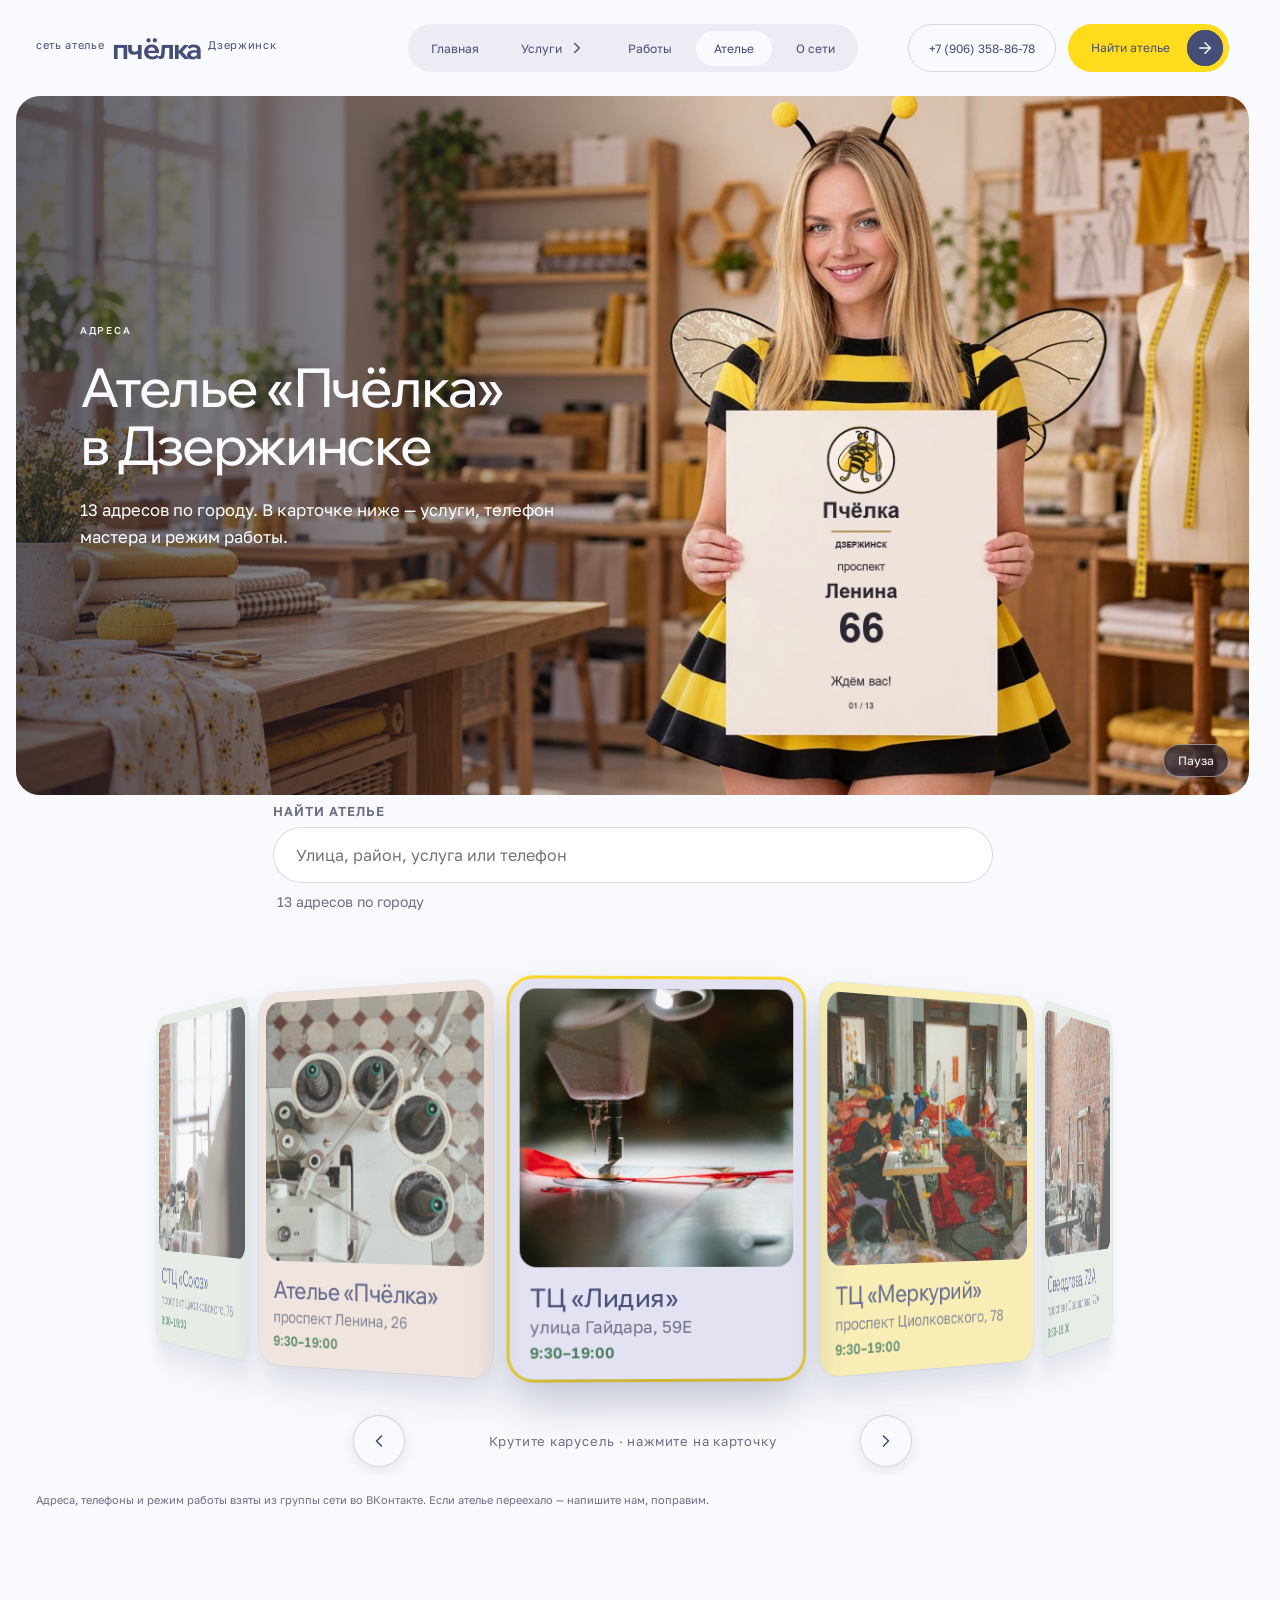
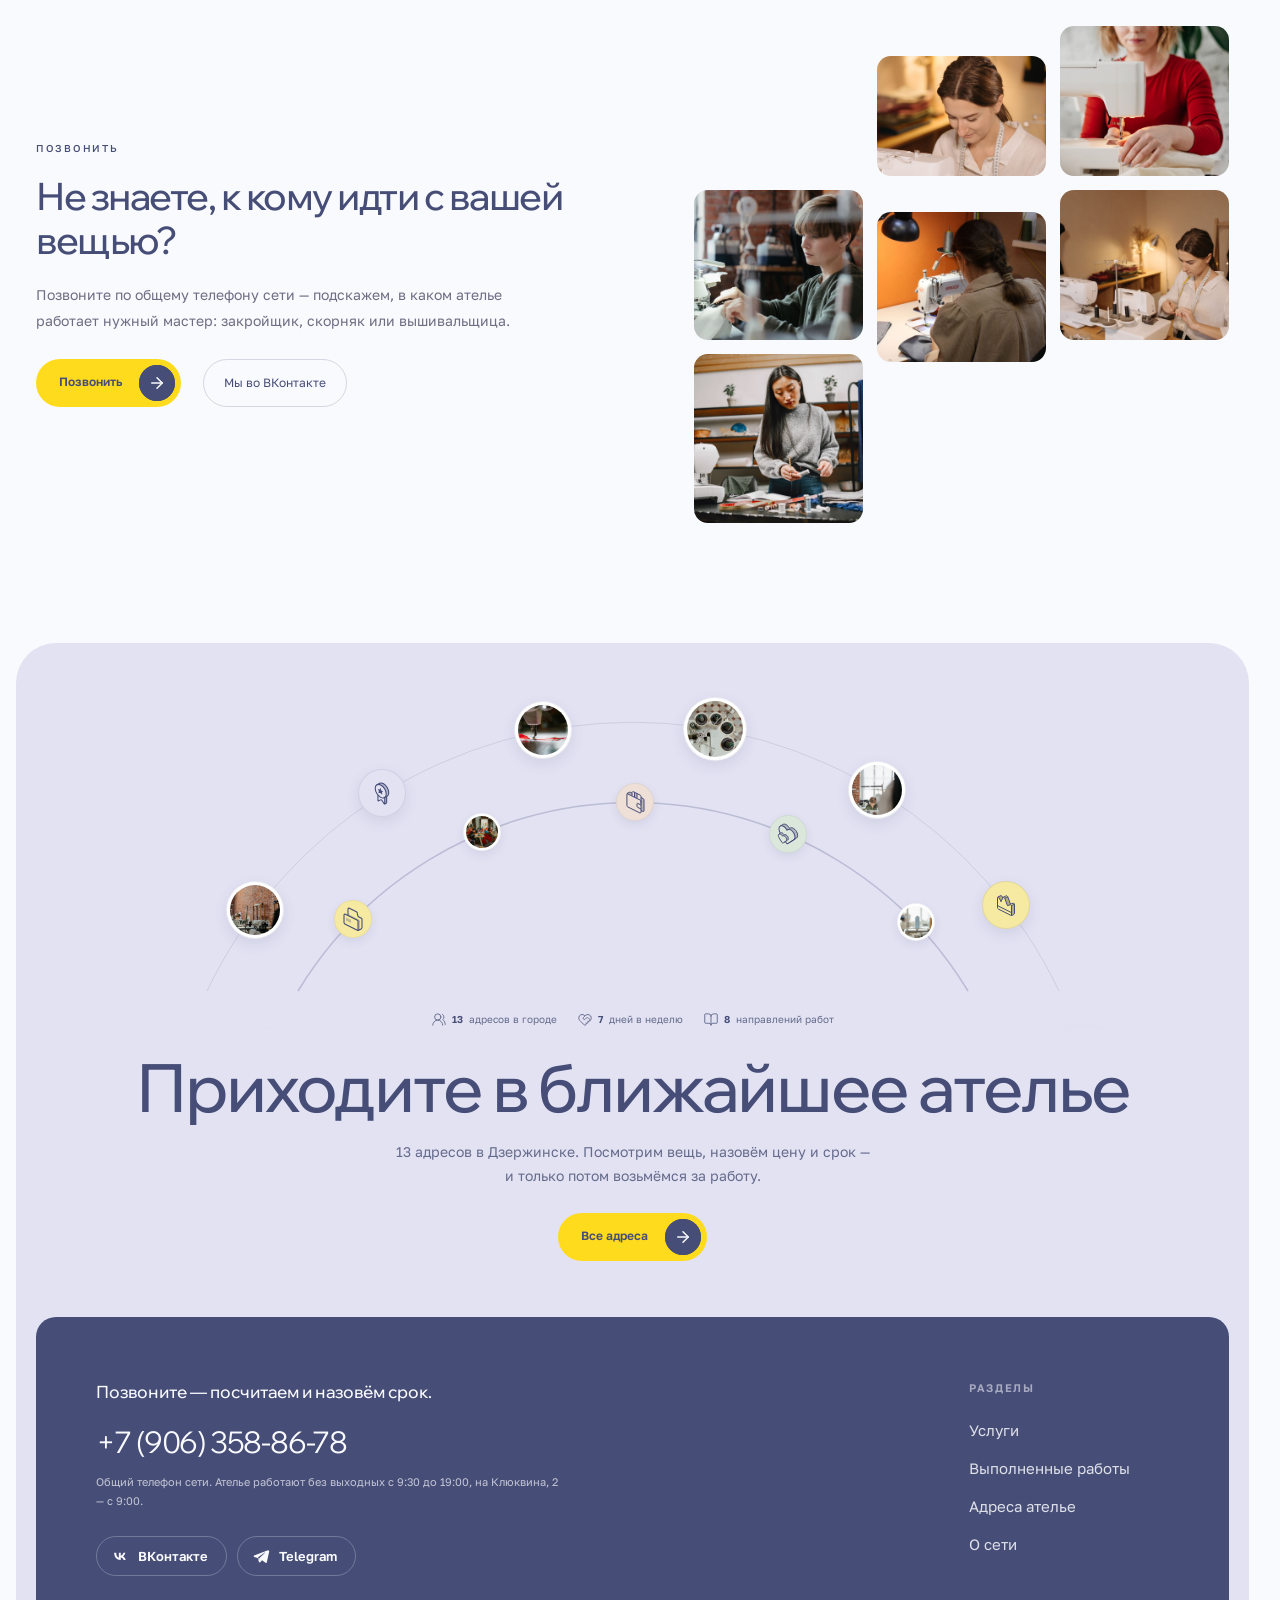
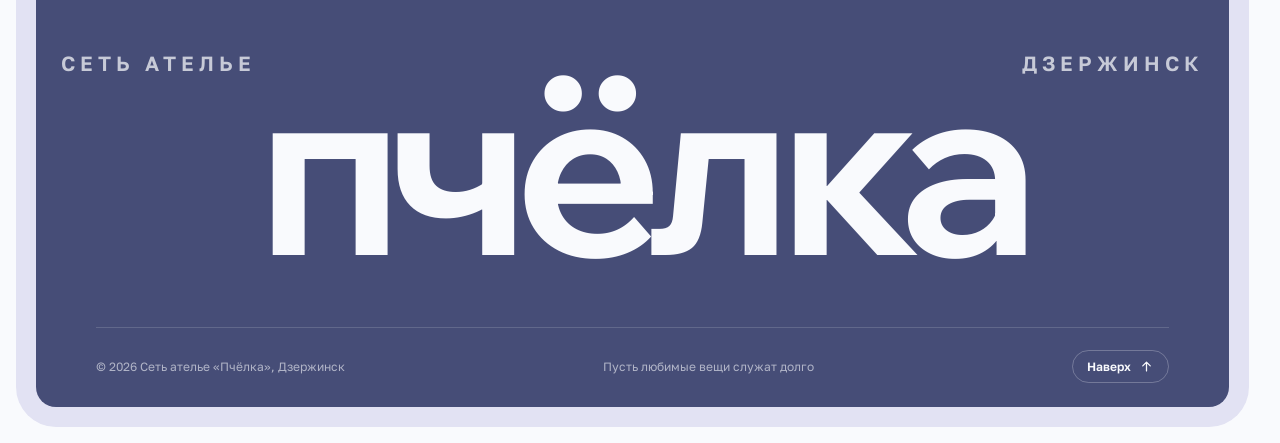
==== commit 05c76cf0: "Refine homepage and add branded atelier address video" ====
--- a/ateleye.html
+++ b/ateleye.html
@@ -1,5 +1,5 @@
 <!DOCTYPE html><html lang="ru"><head>
-<meta name="robots" content="noindex, nofollow"/><meta charset="utf-8"/><meta name="viewport" content="width=device-width, initial-scale=1"/><link rel="preconnect" href="https://fonts.googleapis.com"/><link rel="preconnect" href="https://fonts.gstatic.com" crossorigin/><link rel="stylesheet" href="https://fonts.googleapis.com/css2?family=Golos+Text:wght@400..900&family=Wix+Madefor+Display:wght@400..800&display=swap"/><link rel="stylesheet" href="assets/styles.css?v=cg-desk"/><link rel="icon" href="assets/img/logo-mark.png" type="image/png"/><title>Адреса ателье «Пчёлка» в Дзержинске</title><meta name="description" content="Все адреса сети ателье «Пчёлка» в Дзержинске: торговые центры «Союз», «Галактика», «Юбилейный», «Лидия», «Меркурий», «Волга», «Дзержинец», проспект Ленина, улица Клюквина. Телефоны и режим работы."/><link rel="stylesheet" href="assets/fixes.css?v=23"/><link rel="stylesheet" href="assets/navigation.css?v=1"/></head><body><div class="coaches-page"><header class="site-header"><a class="logo" aria-label="Ателье «Пчёлка» — на главную" href="index.html"><span class="logo-dot">сеть ателье</span>пчёлка<span class="logo-dot">Дзержинск</span></a><nav class="site-header-menu " aria-label="Главное меню"><div class="site-menu-row"><a href="index.html">Главная</a><button class="site-more-toggle" type="button" aria-expanded="false" aria-controls="site-more-pages">Услуги<svg xmlns="http://www.w3.org/2000/svg" width="18" height="18" viewBox="0 0 24 24" fill="none" stroke="currentColor" stroke-width="2" stroke-linecap="round" stroke-linejoin="round" class="lucide lucide-chevron-right accordion-chevron" aria-hidden="true"><path d="m9 18 6-6-6-6"></path></svg></button><a href="raboty.html">Работы</a><a aria-current="page" href="ateleye.html">Ателье</a><a href="o-nas.html">О сети</a></div><div class="site-more-pages" id="site-more-pages" hidden><a href="uslugi.html">Все услуги</a><a href="uslugi/remont.html">Ремонт и подгонка одежды</a><a href="uslugi/poshiv.html">Пошив одежды на заказ</a><a href="uslugi/meh-kozha.html">Мех и кожа</a><a href="uslugi/spec.html">Нестандартные заказы и фурнитура</a><a href="uslugi/vyshivka.html">Машинная вышивка</a><a href="uslugi/pechat.html">Печать на одежде и мерч</a><a href="uslugi/shtory.html">Шторы и домашний текстиль</a><a href="uslugi/bele.html">Нижнее бельё на заказ</a></div></nav><div class="site-header-actions"><a class="site-sign-in" href="tel:+79063588678">+7 (906) 358-86-78</a><a href="ateleye.html" class="arrow-fill-button  "><span class="arrow-fill-surface" aria-hidden="true"></span><span class="arrow-fill-content">Найти ателье</span><span class="arrow-fill-icon" aria-hidden="true"><svg xmlns="http://www.w3.org/2000/svg" width="18" height="18" viewBox="0 0 24 24" fill="none" stroke="currentColor" stroke-width="2" stroke-linecap="round" stroke-linejoin="round" class="lucide lucide-arrow-right arrow-out" aria-hidden="true"><path d="M5 12h14"></path><path d="m12 5 7 7-7 7"></path></svg><svg xmlns="http://www.w3.org/2000/svg" width="18" height="18" viewBox="0 0 24 24" fill="none" stroke="currentColor" stroke-width="2" stroke-linecap="round" stroke-linejoin="round" class="lucide lucide-arrow-right arrow-in" aria-hidden="true"><path d="M5 12h14"></path><path d="m12 5 7 7-7 7"></path></svg></span></a></div></header><main><section class="coaches-hero coaches-hero-film"><video class="service-hero-video" autoplay muted loop playsinline preload="metadata" poster="assets/img/addresses-poster.jpg"><source src="assets/img/addresses.mp4?v=red" type="video/mp4"/></video><div class="eyebrow">АДРЕСА</div><h1>Ателье «Пчёлка»<br/>в Дзержинске</h1><p>13 адресов по городу. В карточке написано, какие работы принимают, телефон мастера и режим работы.</p></section><section class="coaches-directory"><form class="addr-search" role="search"><label class="addr-search-label" for="addr-q">Найти ателье</label><input id="addr-q" class="addr-search-input" type="search" placeholder="Улица, район, услуга или телефон" autocomplete="off" enterkeyhint="search"/><p class="addr-search-meta" aria-live="polite"></p><ul class="addr-search-list" hidden></ul></form><div class="orbit" data-count="13"><div class="orbit-core" aria-hidden="true"><span></span><span></span><img src="assets/img/logo-mark.png" alt=""/></div><div class="orbit-ring" aria-hidden="true"></div><div class="orbit-node" data-i="0" data-related="1,2,3,4" style="--glow:76px"><button type="button" class="orbit-dot" aria-expanded="false" aria-controls="orbit-card-0"><span class="orbit-thumb" aria-hidden="true"><img src="assets/stock/atelier-1.jpg" alt="" loading="lazy"/></span><span class="orbit-num">01</span><span class="orbit-label">ТЦ «Дзержинец»</span><span class="orbit-short" aria-hidden="true">Дзержинец</span></button><article class="orbit-card" id="orbit-card-0" hidden><img src="assets/stock/atelier-1.jpg" alt="" loading="lazy"/><div class="orbit-card-body"><div class="orbit-card-top"><span class="orbit-badge">3 этаж</span><span class="orbit-hours">9:30–19:00</span></div><h2>ТЦ «Дзержинец»</h2><p class="orbit-address">проспект Ленина, 66</p><p class="orbit-about">Ремонт и пошив одежды, срочный ремонт, замена молний — молнии в наличии, ремонт шуб и кожаных курток.</p><ul class="orbit-tags"><li>Ремонт</li><li>Пошив</li><li>Мех и кожа</li></ul><div class="orbit-actions"><a href="tel:+79535692177">+7 (953) 569-21-77</a><a href="https://yandex.ru/maps/?text=%D0%94%D0%B7%D0%B5%D1%80%D0%B6%D0%B8%D0%BD%D1%81%D0%BA%2C%20%D0%BF%D1%80%D0%BE%D1%81%D0%BF%D0%B5%D0%BA%D1%82%20%D0%9B%D0%B5%D0%BD%D0%B8%D0%BD%D0%B0%2C%2066" target="_blank" rel="noopener">Маршрут</a></div><div class="orbit-related"><h3>Похожие ателье</h3><div><button type="button" class="orbit-rel" data-go="1">ТЦ «Юбилейный»</button><button type="button" class="orbit-rel" data-go="2">СТЦ «Союз»</button><button type="button" class="orbit-rel" data-go="3">Ателье «Пчёлка»</button><button type="button" class="orbit-rel" data-go="4">ТЦ «Лидия»</button></div></div></div></article></div><div class="orbit-node" data-i="1" data-related="0,2,3,4" style="--glow:88px"><button type="button" class="orbit-dot" aria-expanded="false" aria-controls="orbit-card-1"><span class="orbit-thumb" aria-hidden="true"><img src="assets/stock/atelier-2.jpg" alt="" loading="lazy"/></span><span class="orbit-num">02</span><span class="orbit-label">ТЦ «Юбилейный»</span><span class="orbit-short" aria-hidden="true">Юбилейный</span></button><article class="orbit-card" id="orbit-card-1" hidden><img src="assets/stock/atelier-2.jpg" alt="" loading="lazy"/><div class="orbit-card-body"><div class="orbit-card-top"><span class="orbit-badge">3 этаж</span><span class="orbit-hours">9:30–19:00</span></div><h2>ТЦ «Юбилейный»</h2><p class="orbit-address">проспект Чкалова, 23</p><p class="orbit-about">Ремонт и пошив одежды, сложный ремонт, установка кнопок, пошив штор, продажа женских трикотажных костюмов.</p><ul class="orbit-tags"><li>Ремонт</li><li>Пошив</li><li>Шторы</li><li>Фурнитура</li></ul><div class="orbit-actions"><a href="tel:+79082315378">+7 (908) 231-53-78</a><a href="https://yandex.ru/maps/?text=%D0%94%D0%B7%D0%B5%D1%80%D0%B6%D0%B8%D0%BD%D1%81%D0%BA%2C%20%D0%BF%D1%80%D0%BE%D1%81%D0%BF%D0%B5%D0%BA%D1%82%20%D0%A7%D0%BA%D0%B0%D0%BB%D0%BE%D0%B2%D0%B0%2C%2023" target="_blank" rel="noopener">Маршрут</a></div><div class="orbit-related"><h3>Похожие ателье</h3><div><button type="button" class="orbit-rel" data-go="0">ТЦ «Дзержинец»</button><button type="button" class="orbit-rel" data-go="2">СТЦ «Союз»</button><button type="button" class="orbit-rel" data-go="3">Ателье «Пчёлка»</button><button type="button" class="orbit-rel" data-go="4">ТЦ «Лидия»</button></div></div></div></article></div><div class="orbit-node" data-i="2" data-related="0,1,3,4" style="--glow:64px"><button type="button" class="orbit-dot" aria-expanded="false" aria-controls="orbit-card-2"><span class="orbit-thumb" aria-hidden="true"><img src="assets/stock/atelier-3.jpg" alt="" loading="lazy"/></span><span class="orbit-num">03</span><span class="orbit-label">СТЦ «Союз»</span><span class="orbit-short" aria-hidden="true">Союз</span></button><article class="orbit-card" id="orbit-card-2" hidden><img src="assets/stock/atelier-3.jpg" alt="" loading="lazy"/><div class="orbit-card-body"><div class="orbit-card-top"><span class="orbit-badge">3 этаж</span><span class="orbit-hours">9:30–19:00</span></div><h2>СТЦ «Союз»</h2><p class="orbit-address">проспект Циолковского, 76</p><p class="orbit-about">Пошив сценической одежды, ремонт и пошив из любой ткани и трикотажа, нестандартные изделия, постельное бельё.</p><ul class="orbit-tags"><li>Пошив</li><li>Ремонт</li></ul><div class="orbit-actions"><a href="tel:+79308120633">+7 (930) 812-06-33</a><a href="https://yandex.ru/maps/?text=%D0%94%D0%B7%D0%B5%D1%80%D0%B6%D0%B8%D0%BD%D1%81%D0%BA%2C%20%D0%BF%D1%80%D0%BE%D1%81%D0%BF%D0%B5%D0%BA%D1%82%20%D0%A6%D0%B8%D0%BE%D0%BB%D0%BA%D0%BE%D0%B2%D1%81%D0%BA%D0%BE%D0%B3%D0%BE%2C%2076" target="_blank" rel="noopener">Маршрут</a></div><div class="orbit-related"><h3>Похожие ателье</h3><div><button type="button" class="orbit-rel" data-go="0">ТЦ «Дзержинец»</button><button type="button" class="orbit-rel" data-go="1">ТЦ «Юбилейный»</button><button type="button" class="orbit-rel" data-go="3">Ателье «Пчёлка»</button><button type="button" class="orbit-rel" data-go="4">ТЦ «Лидия»</button></div></div></div></article></div><div class="orbit-node" data-i="3" data-related="0,1,2,4" style="--glow:100px"><button type="button" class="orbit-dot" aria-expanded="false" aria-controls="orbit-card-3"><span class="orbit-thumb" aria-hidden="true"><img src="assets/stock/atelier-4.jpg" alt="" loading="lazy"/></span><span class="orbit-num">04</span><span class="orbit-label">Ателье «Пчёлка»</span><span class="orbit-short" aria-hidden="true">Ленина, 26</span></button><article class="orbit-card" id="orbit-card-3" hidden><img src="assets/stock/atelier-4.jpg" alt="" loading="lazy"/><div class="orbit-card-body"><div class="orbit-card-top"><span class="orbit-badge">Отдельный вход</span><span class="orbit-hours">9:30–19:00</span></div><h2>Ателье «Пчёлка»</h2><p class="orbit-address">проспект Ленина, 26</p><p class="orbit-about">Работает закройщик и скорняк: пошив и перешив шуб, дублёнок и пальто, ремонт трикотажа, подгибка джинсов, ремонт потёртостей, шторы, сценическая одежда, вышивка.</p><ul class="orbit-tags"><li>Пошив</li><li>Мех и кожа</li><li>Вышивка</li><li>Шторы</li><li>Ремонт</li></ul><div class="orbit-actions"><a href="tel:+79092992110">+7 (909) 299-21-10</a><a href="https://yandex.ru/maps/?text=%D0%94%D0%B7%D0%B5%D1%80%D0%B6%D0%B8%D0%BD%D1%81%D0%BA%2C%20%D0%BF%D1%80%D0%BE%D1%81%D0%BF%D0%B5%D0%BA%D1%82%20%D0%9B%D0%B5%D0%BD%D0%B8%D0%BD%D0%B0%2C%2026" target="_blank" rel="noopener">Маршрут</a></div><div class="orbit-related"><h3>Похожие ателье</h3><div><button type="button" class="orbit-rel" data-go="0">ТЦ «Дзержинец»</button><button type="button" class="orbit-rel" data-go="1">ТЦ «Юбилейный»</button><button type="button" class="orbit-rel" data-go="2">СТЦ «Союз»</button><button type="button" class="orbit-rel" data-go="4">ТЦ «Лидия»</button></div></div></div></article></div><div class="orbit-node" data-i="4" data-related="0,1,2,3" style="--glow:88px"><button type="button" class="orbit-dot" aria-expanded="false" aria-controls="orbit-card-4"><span class="orbit-thumb" aria-hidden="true"><img src="assets/stock/atelier-5.jpg" alt="" loading="lazy"/></span><span class="orbit-num">05</span><span class="orbit-label">ТЦ «Лидия»</span><span class="orbit-short" aria-hidden="true">Лидия</span></button><article class="orbit-card" id="orbit-card-4" hidden><img src="assets/stock/atelier-5.jpg" alt="" loading="lazy"/><div class="orbit-card-body"><div class="orbit-card-top"><span class="orbit-badge">цокольный этаж</span><span class="orbit-hours">9:30–19:00</span></div><h2>ТЦ «Лидия»</h2><p class="orbit-address">улица Гайдара, 59Е</p><p class="orbit-about">Трикотаж, кожа и мех — работает скорняк. Пошив и перешив шуб и дублёнок, пошив оптом, нестандартные сумки, чехлы для лодочных моторов, тенты на качели, кнопки, заклёпки, джинсовые пуговицы и люверсы, шторы и покрывала.</p><ul class="orbit-tags"><li>Мех и кожа</li><li>Фурнитура</li><li>Шторы</li><li>Пошив</li></ul><div class="orbit-actions"><a href="tel:+79625106707">+7 (962) 510-67-07</a><a href="https://yandex.ru/maps/?text=%D0%94%D0%B7%D0%B5%D1%80%D0%B6%D0%B8%D0%BD%D1%81%D0%BA%2C%20%D1%83%D0%BB%D0%B8%D1%86%D0%B0%20%D0%93%D0%B0%D0%B9%D0%B4%D0%B0%D1%80%D0%B0%2C%2059%D0%95" target="_blank" rel="noopener">Маршрут</a></div><div class="orbit-related"><h3>Похожие ателье</h3><div><button type="button" class="orbit-rel" data-go="0">ТЦ «Дзержинец»</button><button type="button" class="orbit-rel" data-go="1">ТЦ «Юбилейный»</button><button type="button" class="orbit-rel" data-go="2">СТЦ «Союз»</button><button type="button" class="orbit-rel" data-go="3">Ателье «Пчёлка»</button></div></div></div></article></div><div class="orbit-node" data-i="5" data-related="0,1,2,3" style="--glow:76px"><button type="button" class="orbit-dot" aria-expanded="false" aria-controls="orbit-card-5"><span class="orbit-thumb" aria-hidden="true"><img src="assets/stock/atelier-6.jpg" alt="" loading="lazy"/></span><span class="orbit-num">06</span><span class="orbit-label">ТЦ «Меркурий»</span><span class="orbit-short" aria-hidden="true">Меркурий</span></button><article class="orbit-card" id="orbit-card-5" hidden><img src="assets/stock/atelier-6.jpg" alt="" loading="lazy"/><div class="orbit-card-body"><div class="orbit-card-top"><span class="orbit-badge">1 этаж</span><span class="orbit-hours">9:30–19:00</span></div><h2>ТЦ «Меркурий»</h2><p class="orbit-address">проспект Циолковского, 78</p><p class="orbit-about">Ремонт и пошив одежды из кожи, меха и трикотажа.</p><ul class="orbit-tags"><li>Мех и кожа</li><li>Пошив</li><li>Ремонт</li></ul><div class="orbit-actions"><a href="tel:+79202948539">+7 (920) 294-85-39</a><a href="https://yandex.ru/maps/?text=%D0%94%D0%B7%D0%B5%D1%80%D0%B6%D0%B8%D0%BD%D1%81%D0%BA%2C%20%D0%BF%D1%80%D0%BE%D1%81%D0%BF%D0%B5%D0%BA%D1%82%20%D0%A6%D0%B8%D0%BE%D0%BB%D0%BA%D0%BE%D0%B2%D1%81%D0%BA%D0%BE%D0%B3%D0%BE%2C%2078" target="_blank" rel="noopener">Маршрут</a></div><div class="orbit-related"><h3>Похожие ателье</h3><div><button type="button" class="orbit-rel" data-go="0">ТЦ «Дзержинец»</button><button type="button" class="orbit-rel" data-go="1">ТЦ «Юбилейный»</button><button type="button" class="orbit-rel" data-go="2">СТЦ «Союз»</button><button type="button" class="orbit-rel" data-go="3">Ателье «Пчёлка»</button></div></div></div></article></div><div class="orbit-node" data-i="6" data-related="0,1,2,3" style="--glow:64px"><button type="button" class="orbit-dot" aria-expanded="false" aria-controls="orbit-card-6"><span class="orbit-thumb" aria-hidden="true"><img src="assets/stock/atelier-7.jpg" alt="" loading="lazy"/></span><span class="orbit-num">07</span><span class="orbit-label">Свердлова, 72А</span><span class="orbit-short" aria-hidden="true">Свердлова, 72А</span></button><article class="orbit-card" id="orbit-card-6" hidden><img src="assets/stock/atelier-7.jpg" alt="" loading="lazy"/><div class="orbit-card-body"><div class="orbit-card-top"><span class="orbit-badge">41-й магазин</span><span class="orbit-hours">9:30–19:00</span></div><h2>Свердлова, 72А</h2><p class="orbit-address">проспект Свердлова, 72А</p><p class="orbit-about">Ремонт одежды, ремонт сумок, пошив на заказ.</p><ul class="orbit-tags"><li>Ремонт</li><li>Пошив</li></ul><div class="orbit-actions"><a href="tel:+79648367071">+7 (964) 836-70-71</a><a href="https://yandex.ru/maps/?text=%D0%94%D0%B7%D0%B5%D1%80%D0%B6%D0%B8%D0%BD%D1%81%D0%BA%2C%20%D0%BF%D1%80%D0%BE%D1%81%D0%BF%D0%B5%D0%BA%D1%82%20%D0%A1%D0%B2%D0%B5%D1%80%D0%B4%D0%BB%D0%BE%D0%B2%D0%B0%2C%2072%D0%90" target="_blank" rel="noopener">Маршрут</a></div><div class="orbit-related"><h3>Похожие ателье</h3><div><button type="button" class="orbit-rel" data-go="0">ТЦ «Дзержинец»</button><button type="button" class="orbit-rel" data-go="1">ТЦ «Юбилейный»</button><button type="button" class="orbit-rel" data-go="2">СТЦ «Союз»</button><button type="button" class="orbit-rel" data-go="3">Ателье «Пчёлка»</button></div></div></div></article></div><div class="orbit-node" data-i="7" data-related="0,1,3,4" style="--glow:88px"><button type="button" class="orbit-dot" aria-expanded="false" aria-controls="orbit-card-7"><span class="orbit-thumb" aria-hidden="true"><img src="assets/stock/atelier-8.jpg" alt="" loading="lazy"/></span><span class="orbit-num">08</span><span class="orbit-label">Улица Клюквина, 2</span><span class="orbit-short" aria-hidden="true">Клюквина, 2</span></button><article class="orbit-card" id="orbit-card-7" hidden><img src="assets/stock/atelier-8.jpg" alt="" loading="lazy"/><div class="orbit-card-body"><div class="orbit-card-top"><span class="orbit-badge">1 этаж</span><span class="orbit-hours">9:00–19:00</span></div><h2>Улица Клюквина, 2</h2><p class="orbit-address">улица Клюквина, 2</p><p class="orbit-about">Кожа и мех, перешив шапок, покраска кожаных изделий, замена молний, подгибка брюк, подгонка по фигуре, перешив пуховиков, одежда для собак, шторы.</p><ul class="orbit-tags"><li>Мех и кожа</li><li>Ремонт</li><li>Шторы</li><li>Фурнитура</li></ul><div class="orbit-actions"><a href="tel:+79648341044">+7 (964) 834-10-44</a><a href="https://yandex.ru/maps/?text=%D0%94%D0%B7%D0%B5%D1%80%D0%B6%D0%B8%D0%BD%D1%81%D0%BA%2C%20%D1%83%D0%BB%D0%B8%D1%86%D0%B0%20%D0%9A%D0%BB%D1%8E%D0%BA%D0%B2%D0%B8%D0%BD%D0%B0%2C%202" target="_blank" rel="noopener">Маршрут</a></div><div class="orbit-related"><h3>Похожие ателье</h3><div><button type="button" class="orbit-rel" data-go="0">ТЦ «Дзержинец»</button><button type="button" class="orbit-rel" data-go="1">ТЦ «Юбилейный»</button><button type="button" class="orbit-rel" data-go="3">Ателье «Пчёлка»</button><button type="button" class="orbit-rel" data-go="4">ТЦ «Лидия»</button></div></div></div></article></div><div class="orbit-node" data-i="8" data-related="1,4,7" style="--glow:64px"><button type="button" class="orbit-dot" aria-expanded="false" aria-controls="orbit-card-8"><span class="orbit-thumb" aria-hidden="true"><img src="assets/stock/atelier-9.jpg" alt="" loading="lazy"/></span><span class="orbit-num">09</span><span class="orbit-label">Магазин «Уютный»</span><span class="orbit-short" aria-hidden="true">Уютный</span></button><article class="orbit-card" id="orbit-card-8" hidden><img src="assets/stock/atelier-9.jpg" alt="" loading="lazy"/><div class="orbit-card-body"><div class="orbit-card-top"><span class="orbit-badge">бывшая ТЦ «Волга»</span><span class="orbit-hours">9:30–19:00</span></div><h2>Магазин «Уютный»</h2><p class="orbit-address">улица Сухаренко, 22</p><p class="orbit-about">Ремонт одежды и продажа швейной фурнитуры.</p><ul class="orbit-tags"><li>Ремонт</li><li>Фурнитура</li></ul><div class="orbit-actions"><a href="tel:+79200437833">+7 (920) 043-78-33</a><a href="https://yandex.ru/maps/?text=%D0%94%D0%B7%D0%B5%D1%80%D0%B6%D0%B8%D0%BD%D1%81%D0%BA%2C%20%D1%83%D0%BB%D0%B8%D1%86%D0%B0%20%D0%A1%D1%83%D1%85%D0%B0%D1%80%D0%B5%D0%BD%D0%BA%D0%BE%2C%2022" target="_blank" rel="noopener">Маршрут</a></div><div class="orbit-related"><h3>Похожие ателье</h3><div><button type="button" class="orbit-rel" data-go="1">ТЦ «Юбилейный»</button><button type="button" class="orbit-rel" data-go="4">ТЦ «Лидия»</button><button type="button" class="orbit-rel" data-go="7">Улица Клюквина, 2</button></div></div></div></article></div><div class="orbit-node" data-i="9" data-related="" style="--glow:52px"><button type="button" class="orbit-dot" aria-expanded="false" aria-controls="orbit-card-9"><span class="orbit-thumb" aria-hidden="true"><img src="assets/stock/atelier-10.jpg" alt="" loading="lazy"/></span><span class="orbit-num">10</span><span class="orbit-label">«Санта-Барбара»</span><span class="orbit-short" aria-hidden="true">Санта-Барбара</span></button><article class="orbit-card" id="orbit-card-9" hidden><img src="assets/stock/atelier-10.jpg" alt="" loading="lazy"/><div class="orbit-card-body"><div class="orbit-card-top"><span class="orbit-badge">Отдельный вход</span><span class="orbit-hours">9:30–19:00</span></div><h2>«Санта-Барбара»</h2><p class="orbit-address">бульвар Космонавтов, 8А</p><p class="orbit-about">Ремонт и подгонка одежды. Телефон общий по сети.</p><ul class="orbit-tags"><li>Ремонт</li></ul><div class="orbit-actions"><a href="tel:+79063588678">+7 (906) 358-86-78</a><a href="https://yandex.ru/maps/?text=%D0%94%D0%B7%D0%B5%D1%80%D0%B6%D0%B8%D0%BD%D1%81%D0%BA%2C%20%D0%B1%D1%83%D0%BB%D1%8C%D0%B2%D0%B0%D1%80%20%D0%9A%D0%BE%D1%81%D0%BC%D0%BE%D0%BD%D0%B0%D0%B2%D1%82%D0%BE%D0%B2%2C%208%D0%90" target="_blank" rel="noopener">Маршрут</a></div></div></article></div><div class="orbit-node" data-i="10" data-related="" style="--glow:52px"><button type="button" class="orbit-dot" aria-expanded="false" aria-controls="orbit-card-10"><span class="orbit-thumb" aria-hidden="true"><img src="assets/stock/atelier-11.jpg" alt="" loading="lazy"/></span><span class="orbit-num">11</span><span class="orbit-label">Красноармейская, 2А</span><span class="orbit-short" aria-hidden="true">Красноармейская, 2А</span></button><article class="orbit-card" id="orbit-card-10" hidden><img src="assets/stock/atelier-11.jpg" alt="" loading="lazy"/><div class="orbit-card-body"><div class="orbit-card-top"><span class="orbit-badge">Отдельный вход</span><span class="orbit-hours">9:30–19:00</span></div><h2>Красноармейская, 2А</h2><p class="orbit-address">улица Красноармейская, 2А</p><p class="orbit-about">Ремонт и подгонка одежды. Телефон общий по сети.</p><ul class="orbit-tags"><li>Ремонт</li></ul><div class="orbit-actions"><a href="tel:+79063588678">+7 (906) 358-86-78</a><a href="https://yandex.ru/maps/?text=%D0%94%D0%B7%D0%B5%D1%80%D0%B6%D0%B8%D0%BD%D1%81%D0%BA%2C%20%D1%83%D0%BB%D0%B8%D1%86%D0%B0%20%D0%9A%D1%80%D0%B0%D1%81%D0%BD%D0%BE%D0%B0%D1%80%D0%BC%D0%B5%D0%B9%D1%81%D0%BA%D0%B0%D1%8F%2C%202%D0%90" target="_blank" rel="noopener">Маршрут</a></div></div></article></div><div class="orbit-node" data-i="11" data-related="" style="--glow:52px"><button type="button" class="orbit-dot" aria-expanded="false" aria-controls="orbit-card-11"><span class="orbit-thumb" aria-hidden="true"><img src="assets/stock/atelier-12.jpg" alt="" loading="lazy"/></span><span class="orbit-num">12</span><span class="orbit-label">Улица Маяковского, 2</span><span class="orbit-short" aria-hidden="true">Маяковского, 2</span></button><article class="orbit-card" id="orbit-card-11" hidden><img src="assets/stock/atelier-12.jpg" alt="" loading="lazy"/><div class="orbit-card-body"><div class="orbit-card-top"><span class="orbit-badge">Отдельный вход</span><span class="orbit-hours">9:30–19:00</span></div><h2>Улица Маяковского, 2</h2><p class="orbit-address">улица Маяковского, 2</p><p class="orbit-about">Ремонт и подгонка одежды. Телефон общий по сети.</p><ul class="orbit-tags"><li>Ремонт</li></ul><div class="orbit-actions"><a href="tel:+79063588678">+7 (906) 358-86-78</a><a href="https://yandex.ru/maps/?text=%D0%94%D0%B7%D0%B5%D1%80%D0%B6%D0%B8%D0%BD%D1%81%D0%BA%2C%20%D1%83%D0%BB%D0%B8%D1%86%D0%B0%20%D0%9C%D0%B0%D1%8F%D0%BA%D0%BE%D0%B2%D1%81%D0%BA%D0%BE%D0%B3%D0%BE%2C%202" target="_blank" rel="noopener">Маршрут</a></div></div></article></div><div class="orbit-node" data-i="12" data-related="" style="--glow:52px"><button type="button" class="orbit-dot" aria-expanded="false" aria-controls="orbit-card-12"><span class="orbit-thumb" aria-hidden="true"><img src="assets/stock/atelier-13.jpg" alt="" loading="lazy"/></span><span class="orbit-num">13</span><span class="orbit-label">Проспект Чкалова, 49</span><span class="orbit-short" aria-hidden="true">Чкалова, 49</span></button><article class="orbit-card" id="orbit-card-12" hidden><img src="assets/stock/atelier-13.jpg" alt="" loading="lazy"/><div class="orbit-card-body"><div class="orbit-card-top"><span class="orbit-badge">Отдельный вход</span><span class="orbit-hours">9:30–19:00</span></div><h2>Проспект Чкалова, 49</h2><p class="orbit-address">проспект Чкалова, 49</p><p class="orbit-about">Ремонт и подгонка одежды. Телефон общий по сети.</p><ul class="orbit-tags"><li>Ремонт</li></ul><div class="orbit-actions"><a href="tel:+79063588678">+7 (906) 358-86-78</a><a href="https://yandex.ru/maps/?text=%D0%94%D0%B7%D0%B5%D1%80%D0%B6%D0%B8%D0%BD%D1%81%D0%BA%2C%20%D0%BF%D1%80%D0%BE%D1%81%D0%BF%D0%B5%D0%BA%D1%82%20%D0%A7%D0%BA%D0%B0%D0%BB%D0%BE%D0%B2%D0%B0%2C%2049" target="_blank" rel="noopener">Маршрут</a></div></div></article></div><p class="orbit-hint">Нажмите на точку — откроется карточка ателье</p></div><div class="cgal" aria-label="Ателье сети"><div class="cgal-scene"><div class="cgal-ring"><button type="button" class="cgal-card" data-i="0" aria-label="ТЦ «Дзержинец», проспект Ленина, 66"><img src="assets/stock/atelier-1.jpg" alt="" loading="lazy"/><span class="cgal-num">01</span><span class="cgal-copy"><span class="cgal-name">ТЦ «Дзержинец»</span><span class="cgal-addr">проспект Ленина, 66</span><span class="cgal-hours">9:30–19:00</span></span></button><button type="button" class="cgal-card" data-i="1" aria-label="ТЦ «Юбилейный», проспект Чкалова, 23"><img src="assets/stock/atelier-2.jpg" alt="" loading="lazy"/><span class="cgal-num">02</span><span class="cgal-copy"><span class="cgal-name">ТЦ «Юбилейный»</span><span class="cgal-addr">проспект Чкалова, 23</span><span class="cgal-hours">9:30–19:00</span></span></button><button type="button" class="cgal-card" data-i="2" aria-label="СТЦ «Союз», проспект Циолковского, 76"><img src="assets/stock/atelier-3.jpg" alt="" loading="lazy"/><span class="cgal-num">03</span><span class="cgal-copy"><span class="cgal-name">СТЦ «Союз»</span><span class="cgal-addr">проспект Циолковского, 76</span><span class="cgal-hours">9:30–19:00</span></span></button><button type="button" class="cgal-card" data-i="3" aria-label="Ателье «Пчёлка», проспект Ленина, 26"><img src="assets/stock/atelier-4.jpg" alt="" loading="lazy"/><span class="cgal-num">04</span><span class="cgal-copy"><span class="cgal-name">Ателье «Пчёлка»</span><span class="cgal-addr">проспект Ленина, 26</span><span class="cgal-hours">9:30–19:00</span></span></button><button type="button" class="cgal-card" data-i="4" aria-label="ТЦ «Лидия», улица Гайдара, 59Е"><img src="assets/stock/atelier-5.jpg" alt="" loading="lazy"/><span class="cgal-num">05</span><span class="cgal-copy"><span class="cgal-name">ТЦ «Лидия»</span><span class="cgal-addr">улица Гайдара, 59Е</span><span class="cgal-hours">9:30–19:00</span></span></button><button type="button" class="cgal-card" data-i="5" aria-label="ТЦ «Меркурий», проспект Циолковского, 78"><img src="assets/stock/atelier-6.jpg" alt="" loading="lazy"/><span class="cgal-num">06</span><span class="cgal-copy"><span class="cgal-name">ТЦ «Меркурий»</span><span class="cgal-addr">проспект Циолковского, 78</span><span class="cgal-hours">9:30–19:00</span></span></button><button type="button" class="cgal-card" data-i="6" aria-label="Свердлова, 72А, проспект Свердлова, 72А"><img src="assets/stock/atelier-7.jpg" alt="" loading="lazy"/><span class="cgal-num">07</span><span class="cgal-copy"><span class="cgal-name">Свердлова, 72А</span><span class="cgal-addr">проспект Свердлова, 72А</span><span class="cgal-hours">9:30–19:00</span></span></button><button type="button" class="cgal-card" data-i="7" aria-label="Улица Клюквина, 2, улица Клюквина, 2"><img src="assets/stock/atelier-8.jpg" alt="" loading="lazy"/><span class="cgal-num">08</span><span class="cgal-copy"><span class="cgal-name">Улица Клюквина, 2</span><span class="cgal-addr">улица Клюквина, 2</span><span class="cgal-hours">9:00–19:00</span></span></button><button type="button" class="cgal-card" data-i="8" aria-label="Магазин «Уютный», улица Сухаренко, 22"><img src="assets/stock/atelier-9.jpg" alt="" loading="lazy"/><span class="cgal-num">09</span><span class="cgal-copy"><span class="cgal-name">Магазин «Уютный»</span><span class="cgal-addr">улица Сухаренко, 22</span><span class="cgal-hours">9:30–19:00</span></span></button><button type="button" class="cgal-card" data-i="9" aria-label="«Санта-Барбара», бульвар Космонавтов, 8А"><img src="assets/stock/atelier-10.jpg" alt="" loading="lazy"/><span class="cgal-num">10</span><span class="cgal-copy"><span class="cgal-name">«Санта-Барбара»</span><span class="cgal-addr">бульвар Космонавтов, 8А</span><span class="cgal-hours">9:30–19:00</span></span></button><button type="button" class="cgal-card" data-i="10" aria-label="Красноармейская, 2А, улица Красноармейская, 2А"><img src="assets/stock/atelier-11.jpg" alt="" loading="lazy"/><span class="cgal-num">11</span><span class="cgal-copy"><span class="cgal-name">Красноармейская, 2А</span><span class="cgal-addr">улица Красноармейская, 2А</span><span class="cgal-hours">9:30–19:00</span></span></button><button type="button" class="cgal-card" data-i="11" aria-label="Улица Маяковского, 2, улица Маяковского, 2"><img src="assets/stock/atelier-12.jpg" alt="" loading="lazy"/><span class="cgal-num">12</span><span class="cgal-copy"><span class="cgal-name">Улица Маяковского, 2</span><span class="cgal-addr">улица Маяковского, 2</span><span class="cgal-hours">9:30–19:00</span></span></button><button type="button" class="cgal-card" data-i="12" aria-label="Проспект Чкалова, 49, проспект Чкалова, 49"><img src="assets/stock/atelier-13.jpg" alt="" loading="lazy"/><span class="cgal-num">13</span><span class="cgal-copy"><span class="cgal-name">Проспект Чкалова, 49</span><span class="cgal-addr">проспект Чкалова, 49</span><span class="cgal-hours">9:30–19:00</span></span></button></div></div><div class="cgal-bar"><button type="button" class="cgal-nav cgal-prev" aria-label="Предыдущее ателье"><svg viewBox="0 0 24 24" aria-hidden="true"><path d="M15 6l-6 6 6 6"/></svg></button><p class="cgal-hint">Крутите карусель · нажмите на карточку</p><button type="button" class="cgal-nav cgal-next" aria-label="Следующее ателье"><svg viewBox="0 0 24 24" aria-hidden="true"><path d="M9 6l6 6-6 6"/></svg></button></div><dialog class="cgal-sheet" aria-label="Ателье"><button type="button" class="cgal-close" aria-label="Закрыть"><svg viewBox="0 0 24 24" aria-hidden="true"><path d="M18 6 6 18M6 6l12 12"/></svg></button><div class="cgal-sheet-body"></div></dialog></div><p class="coaches-sample-note">Адреса, телефоны и режим работы взяты из группы сети во ВКонтакте. Если ателье переехало — напишите нам, поправим.</p></section><section class="coaches-invitation"><div><div class="eyebrow">ПОЗВОНИТЬ</div><h2>Не знаете, к кому идти с вашей вещью?</h2><p>Позвоните по общему телефону сети — подскажем, в каком ателье работает нужный мастер: закройщик, скорняк или вышивальщица.</p><div class="coaches-invitation-actions"><a href="tel:+79063588678" class="arrow-fill-button  button primary"><span class="arrow-fill-surface" aria-hidden="true"></span><span class="arrow-fill-content">Позвонить</span><span class="arrow-fill-icon" aria-hidden="true"><svg xmlns="http://www.w3.org/2000/svg" width="18" height="18" viewBox="0 0 24 24" fill="none" stroke="currentColor" stroke-width="2" stroke-linecap="round" stroke-linejoin="round" class="lucide lucide-arrow-right arrow-out" aria-hidden="true"><path d="M5 12h14"></path><path d="m12 5 7 7-7 7"></path></svg><svg xmlns="http://www.w3.org/2000/svg" width="18" height="18" viewBox="0 0 24 24" fill="none" stroke="currentColor" stroke-width="2" stroke-linecap="round" stroke-linejoin="round" class="lucide lucide-arrow-right arrow-in" aria-hidden="true"><path d="M5 12h14"></path><path d="m12 5 7 7-7 7"></path></svg></span></a><a class="coaches-membership-button" href="https://vk.com/atelepchelka">Мы во ВКонтакте</a></div></div><div class="coaches-collage"><img src="assets/stock/gallery-1.jpg" alt="" loading="lazy"/><img src="assets/stock/gallery-2.jpg" alt="" loading="lazy"/><img src="assets/stock/gallery-3.jpg" alt="" loading="lazy"/><img src="assets/stock/gallery-4.jpg" alt="" loading="lazy"/><img src="assets/stock/gallery-5.jpg" alt="" loading="lazy"/><img src="assets/stock/gallery-6.jpg" alt="" loading="lazy"/></div></section><section class="final-cta final-cta-orbit final-cta-with-footer" id="contacts">
+<meta name="robots" content="noindex, nofollow"/><meta charset="utf-8"/><meta name="viewport" content="width=device-width, initial-scale=1"/><link rel="preconnect" href="https://fonts.googleapis.com"/><link rel="preconnect" href="https://fonts.gstatic.com" crossorigin/><link rel="stylesheet" href="https://fonts.googleapis.com/css2?family=Golos+Text:wght@400..900&family=Wix+Madefor+Display:wght@400..800&display=swap"/><link rel="stylesheet" href="assets/styles.css?v=cg-desk"/><link rel="icon" href="assets/img/logo-mark.png" type="image/png"/><title>Адреса ателье «Пчёлка» в Дзержинске</title><meta name="description" content="Все адреса сети ателье «Пчёлка» в Дзержинске: торговые центры «Союз», «Галактика», «Юбилейный», «Лидия», «Меркурий», «Волга», «Дзержинец», проспект Ленина, улица Клюквина. Телефоны и режим работы."/><link rel="stylesheet" href="assets/fixes.css?v=23"/><link rel="stylesheet" href="assets/navigation.css?v=1"/><link rel="stylesheet" href="assets/atelier.css?v=bee1"/></head><body><div class="coaches-page"><header class="site-header"><a class="logo" aria-label="Ателье «Пчёлка» — на главную" href="index.html"><span class="logo-dot">сеть ателье</span>пчёлка<span class="logo-dot">Дзержинск</span></a><nav class="site-header-menu " aria-label="Главное меню"><div class="site-menu-row"><a href="index.html">Главная</a><button class="site-more-toggle" type="button" aria-expanded="false" aria-controls="site-more-pages">Услуги<svg xmlns="http://www.w3.org/2000/svg" width="18" height="18" viewBox="0 0 24 24" fill="none" stroke="currentColor" stroke-width="2" stroke-linecap="round" stroke-linejoin="round" class="lucide lucide-chevron-right accordion-chevron" aria-hidden="true"><path d="m9 18 6-6-6-6"></path></svg></button><a href="raboty.html">Работы</a><a aria-current="page" href="ateleye.html">Ателье</a><a href="o-nas.html">О сети</a></div><div class="site-more-pages" id="site-more-pages" hidden><a href="uslugi.html">Все услуги</a><a href="uslugi/remont.html">Ремонт и подгонка одежды</a><a href="uslugi/poshiv.html">Пошив одежды на заказ</a><a href="uslugi/meh-kozha.html">Мех и кожа</a><a href="uslugi/spec.html">Нестандартные заказы и фурнитура</a><a href="uslugi/vyshivka.html">Машинная вышивка</a><a href="uslugi/pechat.html">Печать на одежде и мерч</a><a href="uslugi/shtory.html">Шторы и домашний текстиль</a><a href="uslugi/bele.html">Нижнее бельё на заказ</a></div></nav><div class="site-header-actions"><a class="site-sign-in" href="tel:+79063588678">+7 (906) 358-86-78</a><a href="ateleye.html" class="arrow-fill-button  "><span class="arrow-fill-surface" aria-hidden="true"></span><span class="arrow-fill-content">Найти ателье</span><span class="arrow-fill-icon" aria-hidden="true"><svg xmlns="http://www.w3.org/2000/svg" width="18" height="18" viewBox="0 0 24 24" fill="none" stroke="currentColor" stroke-width="2" stroke-linecap="round" stroke-linejoin="round" class="lucide lucide-arrow-right arrow-out" aria-hidden="true"><path d="M5 12h14"></path><path d="m12 5 7 7-7 7"></path></svg><svg xmlns="http://www.w3.org/2000/svg" width="18" height="18" viewBox="0 0 24 24" fill="none" stroke="currentColor" stroke-width="2" stroke-linecap="round" stroke-linejoin="round" class="lucide lucide-arrow-right arrow-in" aria-hidden="true"><path d="M5 12h14"></path><path d="m12 5 7 7-7 7"></path></svg></span></a></div></header><main><section class="coaches-hero coaches-hero-film atelier-bee-hero"><video class="service-hero-video" autoplay muted loop playsinline preload="metadata" poster="assets/img/addresses-bee-poster.jpg?v=2" aria-label="Девушка в костюме пчёлки по очереди показывает карточки с 13 адресами ателье"><source src="assets/img/addresses-bee.mp4?v=2-smooth-logo" type="video/mp4"/></video><div class="atelier-hero-copy"><div class="eyebrow">АДРЕСА</div><h1>Ателье «Пчёлка»<br/>в Дзержинске</h1><p>13 адресов по городу. В карточке ниже — услуги, телефон мастера и режим работы.</p></div><button class="atelier-video-toggle" type="button" aria-label="Приостановить видео">Пауза</button></section><section class="coaches-directory"><form class="addr-search" role="search"><label class="addr-search-label" for="addr-q">Найти ателье</label><input id="addr-q" class="addr-search-input" type="search" placeholder="Улица, район, услуга или телефон" autocomplete="off" enterkeyhint="search"/><p class="addr-search-meta" aria-live="polite"></p><ul class="addr-search-list" hidden></ul></form><div class="orbit" data-count="13"><div class="orbit-core" aria-hidden="true"><span></span><span></span><img src="assets/img/logo-mark.png" alt=""/></div><div class="orbit-ring" aria-hidden="true"></div><div class="orbit-node" data-i="0" data-related="1,2,3,4" style="--glow:76px"><button type="button" class="orbit-dot" aria-expanded="false" aria-controls="orbit-card-0"><span class="orbit-thumb" aria-hidden="true"><img src="assets/stock/atelier-1.jpg" alt="" loading="lazy"/></span><span class="orbit-num">01</span><span class="orbit-label">ТЦ «Дзержинец»</span><span class="orbit-short" aria-hidden="true">Дзержинец</span></button><article class="orbit-card" id="orbit-card-0" hidden><img src="assets/stock/atelier-1.jpg" alt="" loading="lazy"/><div class="orbit-card-body"><div class="orbit-card-top"><span class="orbit-badge">3 этаж</span><span class="orbit-hours">9:30–19:00</span></div><h2>ТЦ «Дзержинец»</h2><p class="orbit-address">проспект Ленина, 66</p><p class="orbit-about">Ремонт и пошив одежды, срочный ремонт, замена молний — молнии в наличии, ремонт шуб и кожаных курток.</p><ul class="orbit-tags"><li>Ремонт</li><li>Пошив</li><li>Мех и кожа</li></ul><div class="orbit-actions"><a href="tel:+79535692177">+7 (953) 569-21-77</a><a href="https://yandex.ru/maps/?text=%D0%94%D0%B7%D0%B5%D1%80%D0%B6%D0%B8%D0%BD%D1%81%D0%BA%2C%20%D0%BF%D1%80%D0%BE%D1%81%D0%BF%D0%B5%D0%BA%D1%82%20%D0%9B%D0%B5%D0%BD%D0%B8%D0%BD%D0%B0%2C%2066" target="_blank" rel="noopener">Маршрут</a></div><div class="orbit-related"><h3>Похожие ателье</h3><div><button type="button" class="orbit-rel" data-go="1">ТЦ «Юбилейный»</button><button type="button" class="orbit-rel" data-go="2">СТЦ «Союз»</button><button type="button" class="orbit-rel" data-go="3">Ателье «Пчёлка»</button><button type="button" class="orbit-rel" data-go="4">ТЦ «Лидия»</button></div></div></div></article></div><div class="orbit-node" data-i="1" data-related="0,2,3,4" style="--glow:88px"><button type="button" class="orbit-dot" aria-expanded="false" aria-controls="orbit-card-1"><span class="orbit-thumb" aria-hidden="true"><img src="assets/stock/atelier-2.jpg" alt="" loading="lazy"/></span><span class="orbit-num">02</span><span class="orbit-label">ТЦ «Юбилейный»</span><span class="orbit-short" aria-hidden="true">Юбилейный</span></button><article class="orbit-card" id="orbit-card-1" hidden><img src="assets/stock/atelier-2.jpg" alt="" loading="lazy"/><div class="orbit-card-body"><div class="orbit-card-top"><span class="orbit-badge">3 этаж</span><span class="orbit-hours">9:30–19:00</span></div><h2>ТЦ «Юбилейный»</h2><p class="orbit-address">проспект Чкалова, 23</p><p class="orbit-about">Ремонт и пошив одежды, сложный ремонт, установка кнопок, пошив штор, продажа женских трикотажных костюмов.</p><ul class="orbit-tags"><li>Ремонт</li><li>Пошив</li><li>Шторы</li><li>Фурнитура</li></ul><div class="orbit-actions"><a href="tel:+79082315378">+7 (908) 231-53-78</a><a href="https://yandex.ru/maps/?text=%D0%94%D0%B7%D0%B5%D1%80%D0%B6%D0%B8%D0%BD%D1%81%D0%BA%2C%20%D0%BF%D1%80%D0%BE%D1%81%D0%BF%D0%B5%D0%BA%D1%82%20%D0%A7%D0%BA%D0%B0%D0%BB%D0%BE%D0%B2%D0%B0%2C%2023" target="_blank" rel="noopener">Маршрут</a></div><div class="orbit-related"><h3>Похожие ателье</h3><div><button type="button" class="orbit-rel" data-go="0">ТЦ «Дзержинец»</button><button type="button" class="orbit-rel" data-go="2">СТЦ «Союз»</button><button type="button" class="orbit-rel" data-go="3">Ателье «Пчёлка»</button><button type="button" class="orbit-rel" data-go="4">ТЦ «Лидия»</button></div></div></div></article></div><div class="orbit-node" data-i="2" data-related="0,1,3,4" style="--glow:64px"><button type="button" class="orbit-dot" aria-expanded="false" aria-controls="orbit-card-2"><span class="orbit-thumb" aria-hidden="true"><img src="assets/stock/atelier-3.jpg" alt="" loading="lazy"/></span><span class="orbit-num">03</span><span class="orbit-label">СТЦ «Союз»</span><span class="orbit-short" aria-hidden="true">Союз</span></button><article class="orbit-card" id="orbit-card-2" hidden><img src="assets/stock/atelier-3.jpg" alt="" loading="lazy"/><div class="orbit-card-body"><div class="orbit-card-top"><span class="orbit-badge">3 этаж</span><span class="orbit-hours">9:30–19:00</span></div><h2>СТЦ «Союз»</h2><p class="orbit-address">проспект Циолковского, 76</p><p class="orbit-about">Пошив сценической одежды, ремонт и пошив из любой ткани и трикотажа, нестандартные изделия, постельное бельё.</p><ul class="orbit-tags"><li>Пошив</li><li>Ремонт</li></ul><div class="orbit-actions"><a href="tel:+79308120633">+7 (930) 812-06-33</a><a href="https://yandex.ru/maps/?text=%D0%94%D0%B7%D0%B5%D1%80%D0%B6%D0%B8%D0%BD%D1%81%D0%BA%2C%20%D0%BF%D1%80%D0%BE%D1%81%D0%BF%D0%B5%D0%BA%D1%82%20%D0%A6%D0%B8%D0%BE%D0%BB%D0%BA%D0%BE%D0%B2%D1%81%D0%BA%D0%BE%D0%B3%D0%BE%2C%2076" target="_blank" rel="noopener">Маршрут</a></div><div class="orbit-related"><h3>Похожие ателье</h3><div><button type="button" class="orbit-rel" data-go="0">ТЦ «Дзержинец»</button><button type="button" class="orbit-rel" data-go="1">ТЦ «Юбилейный»</button><button type="button" class="orbit-rel" data-go="3">Ателье «Пчёлка»</button><button type="button" class="orbit-rel" data-go="4">ТЦ «Лидия»</button></div></div></div></article></div><div class="orbit-node" data-i="3" data-related="0,1,2,4" style="--glow:100px"><button type="button" class="orbit-dot" aria-expanded="false" aria-controls="orbit-card-3"><span class="orbit-thumb" aria-hidden="true"><img src="assets/stock/atelier-4.jpg" alt="" loading="lazy"/></span><span class="orbit-num">04</span><span class="orbit-label">Ателье «Пчёлка»</span><span class="orbit-short" aria-hidden="true">Ленина, 26</span></button><article class="orbit-card" id="orbit-card-3" hidden><img src="assets/stock/atelier-4.jpg" alt="" loading="lazy"/><div class="orbit-card-body"><div class="orbit-card-top"><span class="orbit-badge">Отдельный вход</span><span class="orbit-hours">9:30–19:00</span></div><h2>Ателье «Пчёлка»</h2><p class="orbit-address">проспект Ленина, 26</p><p class="orbit-about">Работает закройщик и скорняк: пошив и перешив шуб, дублёнок и пальто, ремонт трикотажа, подгибка джинсов, ремонт потёртостей, шторы, сценическая одежда, вышивка.</p><ul class="orbit-tags"><li>Пошив</li><li>Мех и кожа</li><li>Вышивка</li><li>Шторы</li><li>Ремонт</li></ul><div class="orbit-actions"><a href="tel:+79092992110">+7 (909) 299-21-10</a><a href="https://yandex.ru/maps/?text=%D0%94%D0%B7%D0%B5%D1%80%D0%B6%D0%B8%D0%BD%D1%81%D0%BA%2C%20%D0%BF%D1%80%D0%BE%D1%81%D0%BF%D0%B5%D0%BA%D1%82%20%D0%9B%D0%B5%D0%BD%D0%B8%D0%BD%D0%B0%2C%2026" target="_blank" rel="noopener">Маршрут</a></div><div class="orbit-related"><h3>Похожие ателье</h3><div><button type="button" class="orbit-rel" data-go="0">ТЦ «Дзержинец»</button><button type="button" class="orbit-rel" data-go="1">ТЦ «Юбилейный»</button><button type="button" class="orbit-rel" data-go="2">СТЦ «Союз»</button><button type="button" class="orbit-rel" data-go="4">ТЦ «Лидия»</button></div></div></div></article></div><div class="orbit-node" data-i="4" data-related="0,1,2,3" style="--glow:88px"><button type="button" class="orbit-dot" aria-expanded="false" aria-controls="orbit-card-4"><span class="orbit-thumb" aria-hidden="true"><img src="assets/stock/atelier-5.jpg" alt="" loading="lazy"/></span><span class="orbit-num">05</span><span class="orbit-label">ТЦ «Лидия»</span><span class="orbit-short" aria-hidden="true">Лидия</span></button><article class="orbit-card" id="orbit-card-4" hidden><img src="assets/stock/atelier-5.jpg" alt="" loading="lazy"/><div class="orbit-card-body"><div class="orbit-card-top"><span class="orbit-badge">цокольный этаж</span><span class="orbit-hours">9:30–19:00</span></div><h2>ТЦ «Лидия»</h2><p class="orbit-address">улица Гайдара, 59Е</p><p class="orbit-about">Трикотаж, кожа и мех — работает скорняк. Пошив и перешив шуб и дублёнок, пошив оптом, нестандартные сумки, чехлы для лодочных моторов, тенты на качели, кнопки, заклёпки, джинсовые пуговицы и люверсы, шторы и покрывала.</p><ul class="orbit-tags"><li>Мех и кожа</li><li>Фурнитура</li><li>Шторы</li><li>Пошив</li></ul><div class="orbit-actions"><a href="tel:+79625106707">+7 (962) 510-67-07</a><a href="https://yandex.ru/maps/?text=%D0%94%D0%B7%D0%B5%D1%80%D0%B6%D0%B8%D0%BD%D1%81%D0%BA%2C%20%D1%83%D0%BB%D0%B8%D1%86%D0%B0%20%D0%93%D0%B0%D0%B9%D0%B4%D0%B0%D1%80%D0%B0%2C%2059%D0%95" target="_blank" rel="noopener">Маршрут</a></div><div class="orbit-related"><h3>Похожие ателье</h3><div><button type="button" class="orbit-rel" data-go="0">ТЦ «Дзержинец»</button><button type="button" class="orbit-rel" data-go="1">ТЦ «Юбилейный»</button><button type="button" class="orbit-rel" data-go="2">СТЦ «Союз»</button><button type="button" class="orbit-rel" data-go="3">Ателье «Пчёлка»</button></div></div></div></article></div><div class="orbit-node" data-i="5" data-related="0,1,2,3" style="--glow:76px"><button type="button" class="orbit-dot" aria-expanded="false" aria-controls="orbit-card-5"><span class="orbit-thumb" aria-hidden="true"><img src="assets/stock/atelier-6.jpg" alt="" loading="lazy"/></span><span class="orbit-num">06</span><span class="orbit-label">ТЦ «Меркурий»</span><span class="orbit-short" aria-hidden="true">Меркурий</span></button><article class="orbit-card" id="orbit-card-5" hidden><img src="assets/stock/atelier-6.jpg" alt="" loading="lazy"/><div class="orbit-card-body"><div class="orbit-card-top"><span class="orbit-badge">1 этаж</span><span class="orbit-hours">9:30–19:00</span></div><h2>ТЦ «Меркурий»</h2><p class="orbit-address">проспект Циолковского, 78</p><p class="orbit-about">Ремонт и пошив одежды из кожи, меха и трикотажа.</p><ul class="orbit-tags"><li>Мех и кожа</li><li>Пошив</li><li>Ремонт</li></ul><div class="orbit-actions"><a href="tel:+79202948539">+7 (920) 294-85-39</a><a href="https://yandex.ru/maps/?text=%D0%94%D0%B7%D0%B5%D1%80%D0%B6%D0%B8%D0%BD%D1%81%D0%BA%2C%20%D0%BF%D1%80%D0%BE%D1%81%D0%BF%D0%B5%D0%BA%D1%82%20%D0%A6%D0%B8%D0%BE%D0%BB%D0%BA%D0%BE%D0%B2%D1%81%D0%BA%D0%BE%D0%B3%D0%BE%2C%2078" target="_blank" rel="noopener">Маршрут</a></div><div class="orbit-related"><h3>Похожие ателье</h3><div><button type="button" class="orbit-rel" data-go="0">ТЦ «Дзержинец»</button><button type="button" class="orbit-rel" data-go="1">ТЦ «Юбилейный»</button><button type="button" class="orbit-rel" data-go="2">СТЦ «Союз»</button><button type="button" class="orbit-rel" data-go="3">Ателье «Пчёлка»</button></div></div></div></article></div><div class="orbit-node" data-i="6" data-related="0,1,2,3" style="--glow:64px"><button type="button" class="orbit-dot" aria-expanded="false" aria-controls="orbit-card-6"><span class="orbit-thumb" aria-hidden="true"><img src="assets/stock/atelier-7.jpg" alt="" loading="lazy"/></span><span class="orbit-num">07</span><span class="orbit-label">Свердлова, 72А</span><span class="orbit-short" aria-hidden="true">Свердлова, 72А</span></button><article class="orbit-card" id="orbit-card-6" hidden><img src="assets/stock/atelier-7.jpg" alt="" loading="lazy"/><div class="orbit-card-body"><div class="orbit-card-top"><span class="orbit-badge">41-й магазин</span><span class="orbit-hours">9:30–19:00</span></div><h2>Свердлова, 72А</h2><p class="orbit-address">проспект Свердлова, 72А</p><p class="orbit-about">Ремонт одежды, ремонт сумок, пошив на заказ.</p><ul class="orbit-tags"><li>Ремонт</li><li>Пошив</li></ul><div class="orbit-actions"><a href="tel:+79648367071">+7 (964) 836-70-71</a><a href="https://yandex.ru/maps/?text=%D0%94%D0%B7%D0%B5%D1%80%D0%B6%D0%B8%D0%BD%D1%81%D0%BA%2C%20%D0%BF%D1%80%D0%BE%D1%81%D0%BF%D0%B5%D0%BA%D1%82%20%D0%A1%D0%B2%D0%B5%D1%80%D0%B4%D0%BB%D0%BE%D0%B2%D0%B0%2C%2072%D0%90" target="_blank" rel="noopener">Маршрут</a></div><div class="orbit-related"><h3>Похожие ателье</h3><div><button type="button" class="orbit-rel" data-go="0">ТЦ «Дзержинец»</button><button type="button" class="orbit-rel" data-go="1">ТЦ «Юбилейный»</button><button type="button" class="orbit-rel" data-go="2">СТЦ «Союз»</button><button type="button" class="orbit-rel" data-go="3">Ателье «Пчёлка»</button></div></div></div></article></div><div class="orbit-node" data-i="7" data-related="0,1,3,4" style="--glow:88px"><button type="button" class="orbit-dot" aria-expanded="false" aria-controls="orbit-card-7"><span class="orbit-thumb" aria-hidden="true"><img src="assets/stock/atelier-8.jpg" alt="" loading="lazy"/></span><span class="orbit-num">08</span><span class="orbit-label">Улица Клюквина, 2</span><span class="orbit-short" aria-hidden="true">Клюквина, 2</span></button><article class="orbit-card" id="orbit-card-7" hidden><img src="assets/stock/atelier-8.jpg" alt="" loading="lazy"/><div class="orbit-card-body"><div class="orbit-card-top"><span class="orbit-badge">1 этаж</span><span class="orbit-hours">9:00–19:00</span></div><h2>Улица Клюквина, 2</h2><p class="orbit-address">улица Клюквина, 2</p><p class="orbit-about">Кожа и мех, перешив шапок, покраска кожаных изделий, замена молний, подгибка брюк, подгонка по фигуре, перешив пуховиков, одежда для собак, шторы.</p><ul class="orbit-tags"><li>Мех и кожа</li><li>Ремонт</li><li>Шторы</li><li>Фурнитура</li></ul><div class="orbit-actions"><a href="tel:+79648341044">+7 (964) 834-10-44</a><a href="https://yandex.ru/maps/?text=%D0%94%D0%B7%D0%B5%D1%80%D0%B6%D0%B8%D0%BD%D1%81%D0%BA%2C%20%D1%83%D0%BB%D0%B8%D1%86%D0%B0%20%D0%9A%D0%BB%D1%8E%D0%BA%D0%B2%D0%B8%D0%BD%D0%B0%2C%202" target="_blank" rel="noopener">Маршрут</a></div><div class="orbit-related"><h3>Похожие ателье</h3><div><button type="button" class="orbit-rel" data-go="0">ТЦ «Дзержинец»</button><button type="button" class="orbit-rel" data-go="1">ТЦ «Юбилейный»</button><button type="button" class="orbit-rel" data-go="3">Ателье «Пчёлка»</button><button type="button" class="orbit-rel" data-go="4">ТЦ «Лидия»</button></div></div></div></article></div><div class="orbit-node" data-i="8" data-related="1,4,7" style="--glow:64px"><button type="button" class="orbit-dot" aria-expanded="false" aria-controls="orbit-card-8"><span class="orbit-thumb" aria-hidden="true"><img src="assets/stock/atelier-9.jpg" alt="" loading="lazy"/></span><span class="orbit-num">09</span><span class="orbit-label">Магазин «Уютный»</span><span class="orbit-short" aria-hidden="true">Уютный</span></button><article class="orbit-card" id="orbit-card-8" hidden><img src="assets/stock/atelier-9.jpg" alt="" loading="lazy"/><div class="orbit-card-body"><div class="orbit-card-top"><span class="orbit-badge">бывшая ТЦ «Волга»</span><span class="orbit-hours">9:30–19:00</span></div><h2>Магазин «Уютный»</h2><p class="orbit-address">улица Сухаренко, 22</p><p class="orbit-about">Ремонт одежды и продажа швейной фурнитуры.</p><ul class="orbit-tags"><li>Ремонт</li><li>Фурнитура</li></ul><div class="orbit-actions"><a href="tel:+79200437833">+7 (920) 043-78-33</a><a href="https://yandex.ru/maps/?text=%D0%94%D0%B7%D0%B5%D1%80%D0%B6%D0%B8%D0%BD%D1%81%D0%BA%2C%20%D1%83%D0%BB%D0%B8%D1%86%D0%B0%20%D0%A1%D1%83%D1%85%D0%B0%D1%80%D0%B5%D0%BD%D0%BA%D0%BE%2C%2022" target="_blank" rel="noopener">Маршрут</a></div><div class="orbit-related"><h3>Похожие ателье</h3><div><button type="button" class="orbit-rel" data-go="1">ТЦ «Юбилейный»</button><button type="button" class="orbit-rel" data-go="4">ТЦ «Лидия»</button><button type="button" class="orbit-rel" data-go="7">Улица Клюквина, 2</button></div></div></div></article></div><div class="orbit-node" data-i="9" data-related="" style="--glow:52px"><button type="button" class="orbit-dot" aria-expanded="false" aria-controls="orbit-card-9"><span class="orbit-thumb" aria-hidden="true"><img src="assets/stock/atelier-10.jpg" alt="" loading="lazy"/></span><span class="orbit-num">10</span><span class="orbit-label">«Санта-Барбара»</span><span class="orbit-short" aria-hidden="true">Санта-Барбара</span></button><article class="orbit-card" id="orbit-card-9" hidden><img src="assets/stock/atelier-10.jpg" alt="" loading="lazy"/><div class="orbit-card-body"><div class="orbit-card-top"><span class="orbit-badge">Отдельный вход</span><span class="orbit-hours">9:30–19:00</span></div><h2>«Санта-Барбара»</h2><p class="orbit-address">бульвар Космонавтов, 8А</p><p class="orbit-about">Ремонт и подгонка одежды. Телефон общий по сети.</p><ul class="orbit-tags"><li>Ремонт</li></ul><div class="orbit-actions"><a href="tel:+79063588678">+7 (906) 358-86-78</a><a href="https://yandex.ru/maps/?text=%D0%94%D0%B7%D0%B5%D1%80%D0%B6%D0%B8%D0%BD%D1%81%D0%BA%2C%20%D0%B1%D1%83%D0%BB%D1%8C%D0%B2%D0%B0%D1%80%20%D0%9A%D0%BE%D1%81%D0%BC%D0%BE%D0%BD%D0%B0%D0%B2%D1%82%D0%BE%D0%B2%2C%208%D0%90" target="_blank" rel="noopener">Маршрут</a></div></div></article></div><div class="orbit-node" data-i="10" data-related="" style="--glow:52px"><button type="button" class="orbit-dot" aria-expanded="false" aria-controls="orbit-card-10"><span class="orbit-thumb" aria-hidden="true"><img src="assets/stock/atelier-11.jpg" alt="" loading="lazy"/></span><span class="orbit-num">11</span><span class="orbit-label">Красноармейская, 2А</span><span class="orbit-short" aria-hidden="true">Красноармейская, 2А</span></button><article class="orbit-card" id="orbit-card-10" hidden><img src="assets/stock/atelier-11.jpg" alt="" loading="lazy"/><div class="orbit-card-body"><div class="orbit-card-top"><span class="orbit-badge">Отдельный вход</span><span class="orbit-hours">9:30–19:00</span></div><h2>Красноармейская, 2А</h2><p class="orbit-address">улица Красноармейская, 2А</p><p class="orbit-about">Ремонт и подгонка одежды. Телефон общий по сети.</p><ul class="orbit-tags"><li>Ремонт</li></ul><div class="orbit-actions"><a href="tel:+79063588678">+7 (906) 358-86-78</a><a href="https://yandex.ru/maps/?text=%D0%94%D0%B7%D0%B5%D1%80%D0%B6%D0%B8%D0%BD%D1%81%D0%BA%2C%20%D1%83%D0%BB%D0%B8%D1%86%D0%B0%20%D0%9A%D1%80%D0%B0%D1%81%D0%BD%D0%BE%D0%B0%D1%80%D0%BC%D0%B5%D0%B9%D1%81%D0%BA%D0%B0%D1%8F%2C%202%D0%90" target="_blank" rel="noopener">Маршрут</a></div></div></article></div><div class="orbit-node" data-i="11" data-related="" style="--glow:52px"><button type="button" class="orbit-dot" aria-expanded="false" aria-controls="orbit-card-11"><span class="orbit-thumb" aria-hidden="true"><img src="assets/stock/atelier-12.jpg" alt="" loading="lazy"/></span><span class="orbit-num">12</span><span class="orbit-label">Улица Маяковского, 2</span><span class="orbit-short" aria-hidden="true">Маяковского, 2</span></button><article class="orbit-card" id="orbit-card-11" hidden><img src="assets/stock/atelier-12.jpg" alt="" loading="lazy"/><div class="orbit-card-body"><div class="orbit-card-top"><span class="orbit-badge">Отдельный вход</span><span class="orbit-hours">9:30–19:00</span></div><h2>Улица Маяковского, 2</h2><p class="orbit-address">улица Маяковского, 2</p><p class="orbit-about">Ремонт и подгонка одежды. Телефон общий по сети.</p><ul class="orbit-tags"><li>Ремонт</li></ul><div class="orbit-actions"><a href="tel:+79063588678">+7 (906) 358-86-78</a><a href="https://yandex.ru/maps/?text=%D0%94%D0%B7%D0%B5%D1%80%D0%B6%D0%B8%D0%BD%D1%81%D0%BA%2C%20%D1%83%D0%BB%D0%B8%D1%86%D0%B0%20%D0%9C%D0%B0%D1%8F%D0%BA%D0%BE%D0%B2%D1%81%D0%BA%D0%BE%D0%B3%D0%BE%2C%202" target="_blank" rel="noopener">Маршрут</a></div></div></article></div><div class="orbit-node" data-i="12" data-related="" style="--glow:52px"><button type="button" class="orbit-dot" aria-expanded="false" aria-controls="orbit-card-12"><span class="orbit-thumb" aria-hidden="true"><img src="assets/stock/atelier-13.jpg" alt="" loading="lazy"/></span><span class="orbit-num">13</span><span class="orbit-label">Проспект Чкалова, 49</span><span class="orbit-short" aria-hidden="true">Чкалова, 49</span></button><article class="orbit-card" id="orbit-card-12" hidden><img src="assets/stock/atelier-13.jpg" alt="" loading="lazy"/><div class="orbit-card-body"><div class="orbit-card-top"><span class="orbit-badge">Отдельный вход</span><span class="orbit-hours">9:30–19:00</span></div><h2>Проспект Чкалова, 49</h2><p class="orbit-address">проспект Чкалова, 49</p><p class="orbit-about">Ремонт и подгонка одежды. Телефон общий по сети.</p><ul class="orbit-tags"><li>Ремонт</li></ul><div class="orbit-actions"><a href="tel:+79063588678">+7 (906) 358-86-78</a><a href="https://yandex.ru/maps/?text=%D0%94%D0%B7%D0%B5%D1%80%D0%B6%D0%B8%D0%BD%D1%81%D0%BA%2C%20%D0%BF%D1%80%D0%BE%D1%81%D0%BF%D0%B5%D0%BA%D1%82%20%D0%A7%D0%BA%D0%B0%D0%BB%D0%BE%D0%B2%D0%B0%2C%2049" target="_blank" rel="noopener">Маршрут</a></div></div></article></div><p class="orbit-hint">Нажмите на точку — откроется карточка ателье</p></div><div class="cgal" aria-label="Ателье сети"><div class="cgal-scene"><div class="cgal-ring"><button type="button" class="cgal-card" data-i="0" aria-label="ТЦ «Дзержинец», проспект Ленина, 66"><img src="assets/stock/atelier-1.jpg" alt="" loading="lazy"/><span class="cgal-num">01</span><span class="cgal-copy"><span class="cgal-name">ТЦ «Дзержинец»</span><span class="cgal-addr">проспект Ленина, 66</span><span class="cgal-hours">9:30–19:00</span></span></button><button type="button" class="cgal-card" data-i="1" aria-label="ТЦ «Юбилейный», проспект Чкалова, 23"><img src="assets/stock/atelier-2.jpg" alt="" loading="lazy"/><span class="cgal-num">02</span><span class="cgal-copy"><span class="cgal-name">ТЦ «Юбилейный»</span><span class="cgal-addr">проспект Чкалова, 23</span><span class="cgal-hours">9:30–19:00</span></span></button><button type="button" class="cgal-card" data-i="2" aria-label="СТЦ «Союз», проспект Циолковского, 76"><img src="assets/stock/atelier-3.jpg" alt="" loading="lazy"/><span class="cgal-num">03</span><span class="cgal-copy"><span class="cgal-name">СТЦ «Союз»</span><span class="cgal-addr">проспект Циолковского, 76</span><span class="cgal-hours">9:30–19:00</span></span></button><button type="button" class="cgal-card" data-i="3" aria-label="Ателье «Пчёлка», проспект Ленина, 26"><img src="assets/stock/atelier-4.jpg" alt="" loading="lazy"/><span class="cgal-num">04</span><span class="cgal-copy"><span class="cgal-name">Ателье «Пчёлка»</span><span class="cgal-addr">проспект Ленина, 26</span><span class="cgal-hours">9:30–19:00</span></span></button><button type="button" class="cgal-card" data-i="4" aria-label="ТЦ «Лидия», улица Гайдара, 59Е"><img src="assets/stock/atelier-5.jpg" alt="" loading="lazy"/><span class="cgal-num">05</span><span class="cgal-copy"><span class="cgal-name">ТЦ «Лидия»</span><span class="cgal-addr">улица Гайдара, 59Е</span><span class="cgal-hours">9:30–19:00</span></span></button><button type="button" class="cgal-card" data-i="5" aria-label="ТЦ «Меркурий», проспект Циолковского, 78"><img src="assets/stock/atelier-6.jpg" alt="" loading="lazy"/><span class="cgal-num">06</span><span class="cgal-copy"><span class="cgal-name">ТЦ «Меркурий»</span><span class="cgal-addr">проспект Циолковского, 78</span><span class="cgal-hours">9:30–19:00</span></span></button><button type="button" class="cgal-card" data-i="6" aria-label="Свердлова, 72А, проспект Свердлова, 72А"><img src="assets/stock/atelier-7.jpg" alt="" loading="lazy"/><span class="cgal-num">07</span><span class="cgal-copy"><span class="cgal-name">Свердлова, 72А</span><span class="cgal-addr">проспект Свердлова, 72А</span><span class="cgal-hours">9:30–19:00</span></span></button><button type="button" class="cgal-card" data-i="7" aria-label="Улица Клюквина, 2, улица Клюквина, 2"><img src="assets/stock/atelier-8.jpg" alt="" loading="lazy"/><span class="cgal-num">08</span><span class="cgal-copy"><span class="cgal-name">Улица Клюквина, 2</span><span class="cgal-addr">улица Клюквина, 2</span><span class="cgal-hours">9:00–19:00</span></span></button><button type="button" class="cgal-card" data-i="8" aria-label="Магазин «Уютный», улица Сухаренко, 22"><img src="assets/stock/atelier-9.jpg" alt="" loading="lazy"/><span class="cgal-num">09</span><span class="cgal-copy"><span class="cgal-name">Магазин «Уютный»</span><span class="cgal-addr">улица Сухаренко, 22</span><span class="cgal-hours">9:30–19:00</span></span></button><button type="button" class="cgal-card" data-i="9" aria-label="«Санта-Барбара», бульвар Космонавтов, 8А"><img src="assets/stock/atelier-10.jpg" alt="" loading="lazy"/><span class="cgal-num">10</span><span class="cgal-copy"><span class="cgal-name">«Санта-Барбара»</span><span class="cgal-addr">бульвар Космонавтов, 8А</span><span class="cgal-hours">9:30–19:00</span></span></button><button type="button" class="cgal-card" data-i="10" aria-label="Красноармейская, 2А, улица Красноармейская, 2А"><img src="assets/stock/atelier-11.jpg" alt="" loading="lazy"/><span class="cgal-num">11</span><span class="cgal-copy"><span class="cgal-name">Красноармейская, 2А</span><span class="cgal-addr">улица Красноармейская, 2А</span><span class="cgal-hours">9:30–19:00</span></span></button><button type="button" class="cgal-card" data-i="11" aria-label="Улица Маяковского, 2, улица Маяковского, 2"><img src="assets/stock/atelier-12.jpg" alt="" loading="lazy"/><span class="cgal-num">12</span><span class="cgal-copy"><span class="cgal-name">Улица Маяковского, 2</span><span class="cgal-addr">улица Маяковского, 2</span><span class="cgal-hours">9:30–19:00</span></span></button><button type="button" class="cgal-card" data-i="12" aria-label="Проспект Чкалова, 49, проспект Чкалова, 49"><img src="assets/stock/atelier-13.jpg" alt="" loading="lazy"/><span class="cgal-num">13</span><span class="cgal-copy"><span class="cgal-name">Проспект Чкалова, 49</span><span class="cgal-addr">проспект Чкалова, 49</span><span class="cgal-hours">9:30–19:00</span></span></button></div></div><div class="cgal-bar"><button type="button" class="cgal-nav cgal-prev" aria-label="Предыдущее ателье"><svg viewBox="0 0 24 24" aria-hidden="true"><path d="M15 6l-6 6 6 6"/></svg></button><p class="cgal-hint">Крутите карусель · нажмите на карточку</p><button type="button" class="cgal-nav cgal-next" aria-label="Следующее ателье"><svg viewBox="0 0 24 24" aria-hidden="true"><path d="M9 6l6 6-6 6"/></svg></button></div><dialog class="cgal-sheet" aria-label="Ателье"><button type="button" class="cgal-close" aria-label="Закрыть"><svg viewBox="0 0 24 24" aria-hidden="true"><path d="M18 6 6 18M6 6l12 12"/></svg></button><div class="cgal-sheet-body"></div></dialog></div><p class="coaches-sample-note">Адреса, телефоны и режим работы взяты из группы сети во ВКонтакте. Если ателье переехало — напишите нам, поправим.</p></section><section class="coaches-invitation"><div><div class="eyebrow">ПОЗВОНИТЬ</div><h2>Не знаете, к кому идти с вашей вещью?</h2><p>Позвоните по общему телефону сети — подскажем, в каком ателье работает нужный мастер: закройщик, скорняк или вышивальщица.</p><div class="coaches-invitation-actions"><a href="tel:+79063588678" class="arrow-fill-button  button primary"><span class="arrow-fill-surface" aria-hidden="true"></span><span class="arrow-fill-content">Позвонить</span><span class="arrow-fill-icon" aria-hidden="true"><svg xmlns="http://www.w3.org/2000/svg" width="18" height="18" viewBox="0 0 24 24" fill="none" stroke="currentColor" stroke-width="2" stroke-linecap="round" stroke-linejoin="round" class="lucide lucide-arrow-right arrow-out" aria-hidden="true"><path d="M5 12h14"></path><path d="m12 5 7 7-7 7"></path></svg><svg xmlns="http://www.w3.org/2000/svg" width="18" height="18" viewBox="0 0 24 24" fill="none" stroke="currentColor" stroke-width="2" stroke-linecap="round" stroke-linejoin="round" class="lucide lucide-arrow-right arrow-in" aria-hidden="true"><path d="M5 12h14"></path><path d="m12 5 7 7-7 7"></path></svg></span></a><a class="coaches-membership-button" href="https://vk.com/atelepchelka">Мы во ВКонтакте</a></div></div><div class="coaches-collage"><img src="assets/stock/gallery-1.jpg" alt="" loading="lazy"/><img src="assets/stock/gallery-2.jpg" alt="" loading="lazy"/><img src="assets/stock/gallery-3.jpg" alt="" loading="lazy"/><img src="assets/stock/gallery-4.jpg" alt="" loading="lazy"/><img src="assets/stock/gallery-5.jpg" alt="" loading="lazy"/><img src="assets/stock/gallery-6.jpg" alt="" loading="lazy"/></div></section><section class="final-cta final-cta-orbit final-cta-with-footer" id="contacts">
 <div class="mantality-orbit-cta">
 <div class="mantality-orbit-visual" aria-hidden="true"><svg class="mantality-orbit-rings" viewBox="0 0 1000 340" fill="none"><path d="M 74 312 A 472 472 0 0 1 926 312"></path><path d="M 165 312 A 392 392 0 0 1 835 312"></path></svg>
 <div class="mantality-orbit-avatar mantality-orbit-avatar-1">
@@ -39,4 +39,4 @@
 </div>
 <nav class="mantality-footer-links" aria-label="Меню в подвале"><div><h3>Разделы</h3><a href="uslugi.html">Услуги</a><a href="raboty.html">Выполненные работы</a><a href="ateleye.html">Адреса ателье</a><a href="o-nas.html">О сети</a></div></nav>
 </div>
-<a href="index.html" class="mantality-footer-wordmark" aria-label="Ателье «Пчёлка» — на главную"><span class="wordmark-kicker">сеть ателье</span><span class="wordmark-name">пчёлка</span><sup>Дзержинск</sup></a><div class="mantality-footer-bottom"><span>© 2026 Сеть ателье «Пчёлка», Дзержинск</span><span>Пусть любимые вещи служат долго</span><button type="button" class="footer-up" data-to-top>Наверх<svg viewBox="0 0 24 24" aria-hidden="true"><path d="M12 19V5M6 11l6-6 6 6"/></svg></button></div></footer></main></div><script src="assets/app.js?v=fix4"></script></body></html>+<a href="index.html" class="mantality-footer-wordmark" aria-label="Ателье «Пчёлка» — на главную"><span class="wordmark-kicker">сеть ателье</span><span class="wordmark-name">пчёлка</span><sup>Дзержинск</sup></a><div class="mantality-footer-bottom"><span>© 2026 Сеть ателье «Пчёлка», Дзержинск</span><span>Пусть любимые вещи служат долго</span><button type="button" class="footer-up" data-to-top>Наверх<svg viewBox="0 0 24 24" aria-hidden="true"><path d="M12 19V5M6 11l6-6 6 6"/></svg></button></div></footer></main></div><script src="assets/app.js?v=fix4"></script><script src="assets/atelier.js?v=1" defer></script></body></html>
--- a/assets/atelier.css
+++ b/assets/atelier.css
@@ -0,0 +1,37 @@
+/* Keep the portrait cards fully visible, and the headline beside the presenter. */
+.atelier-bee-hero {
+  min-height: 0;
+  aspect-ratio: 1920 / 1088;
+  justify-content: center;
+  padding: clamp(24px, 5vw, 72px);
+}
+.atelier-bee-hero::after {
+  background: linear-gradient(90deg, rgba(34, 30, 41, .72) 0%, rgba(34, 30, 41, .48) 32%, rgba(34, 30, 41, 0) 58%);
+}
+.atelier-bee-hero .atelier-hero-copy { width: 43%; }
+.atelier-bee-hero .eyebrow { justify-content: flex-start; }
+.atelier-bee-hero h1 { font-size: clamp(36px, 4.25vw, 68px); letter-spacing: -.04em; }
+.atelier-bee-hero p { color: #fff; font-size: clamp(14px, 1.3vw, 18px); line-height: 1.6; }
+.atelier-bee-hero .atelier-video-toggle {
+  position: absolute;
+  right: 20px;
+  bottom: 18px;
+  z-index: 2;
+  padding: 8px 14px;
+  border: 1px solid #ffffff70;
+  border-radius: 24px;
+  background: #262232b8;
+  color: #fff;
+  font: inherit;
+  font-size: 12px;
+  cursor: pointer;
+}
+.atelier-video-toggle:focus-visible { outline: 3px solid #ffe06b; outline-offset: 3px; }
+@media (max-width: 700px) {
+  .atelier-bee-hero { display: flex; aspect-ratio: auto; margin: 0 12px; padding: 0; background: #f7f3eb; color: #373249; }
+  .atelier-bee-hero::after { display: none; }
+  .atelier-bee-hero .atelier-hero-copy { order: -1; width: 100%; padding: 24px; box-sizing: border-box; }
+  .atelier-bee-hero h1 { font-size: 36px; margin: 14px 0; }
+  .atelier-bee-hero p { color: #5c5768; margin-bottom: 0; }
+  .atelier-bee-hero .service-hero-video { position: relative; display: block; width: 100%; height: auto; aspect-ratio: 4 / 5; object-fit: cover; object-position: 75% center; }
+}
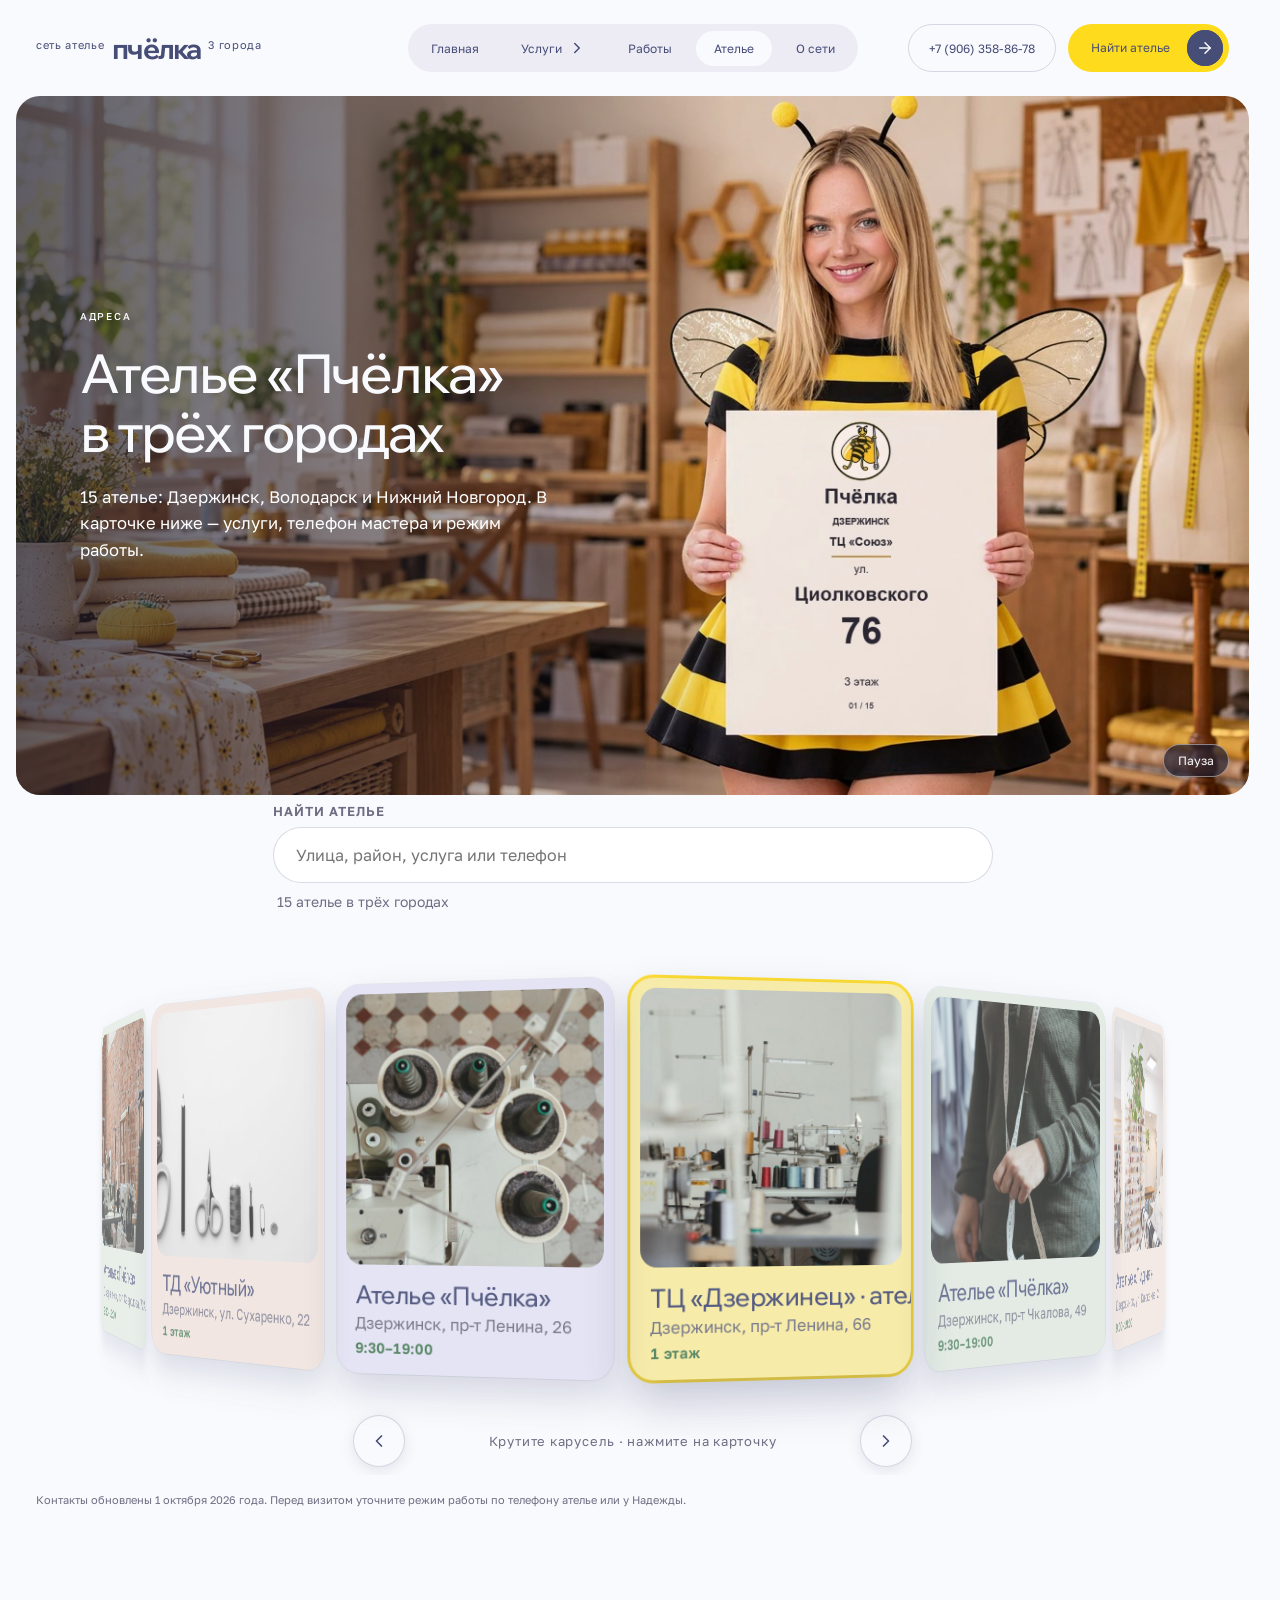
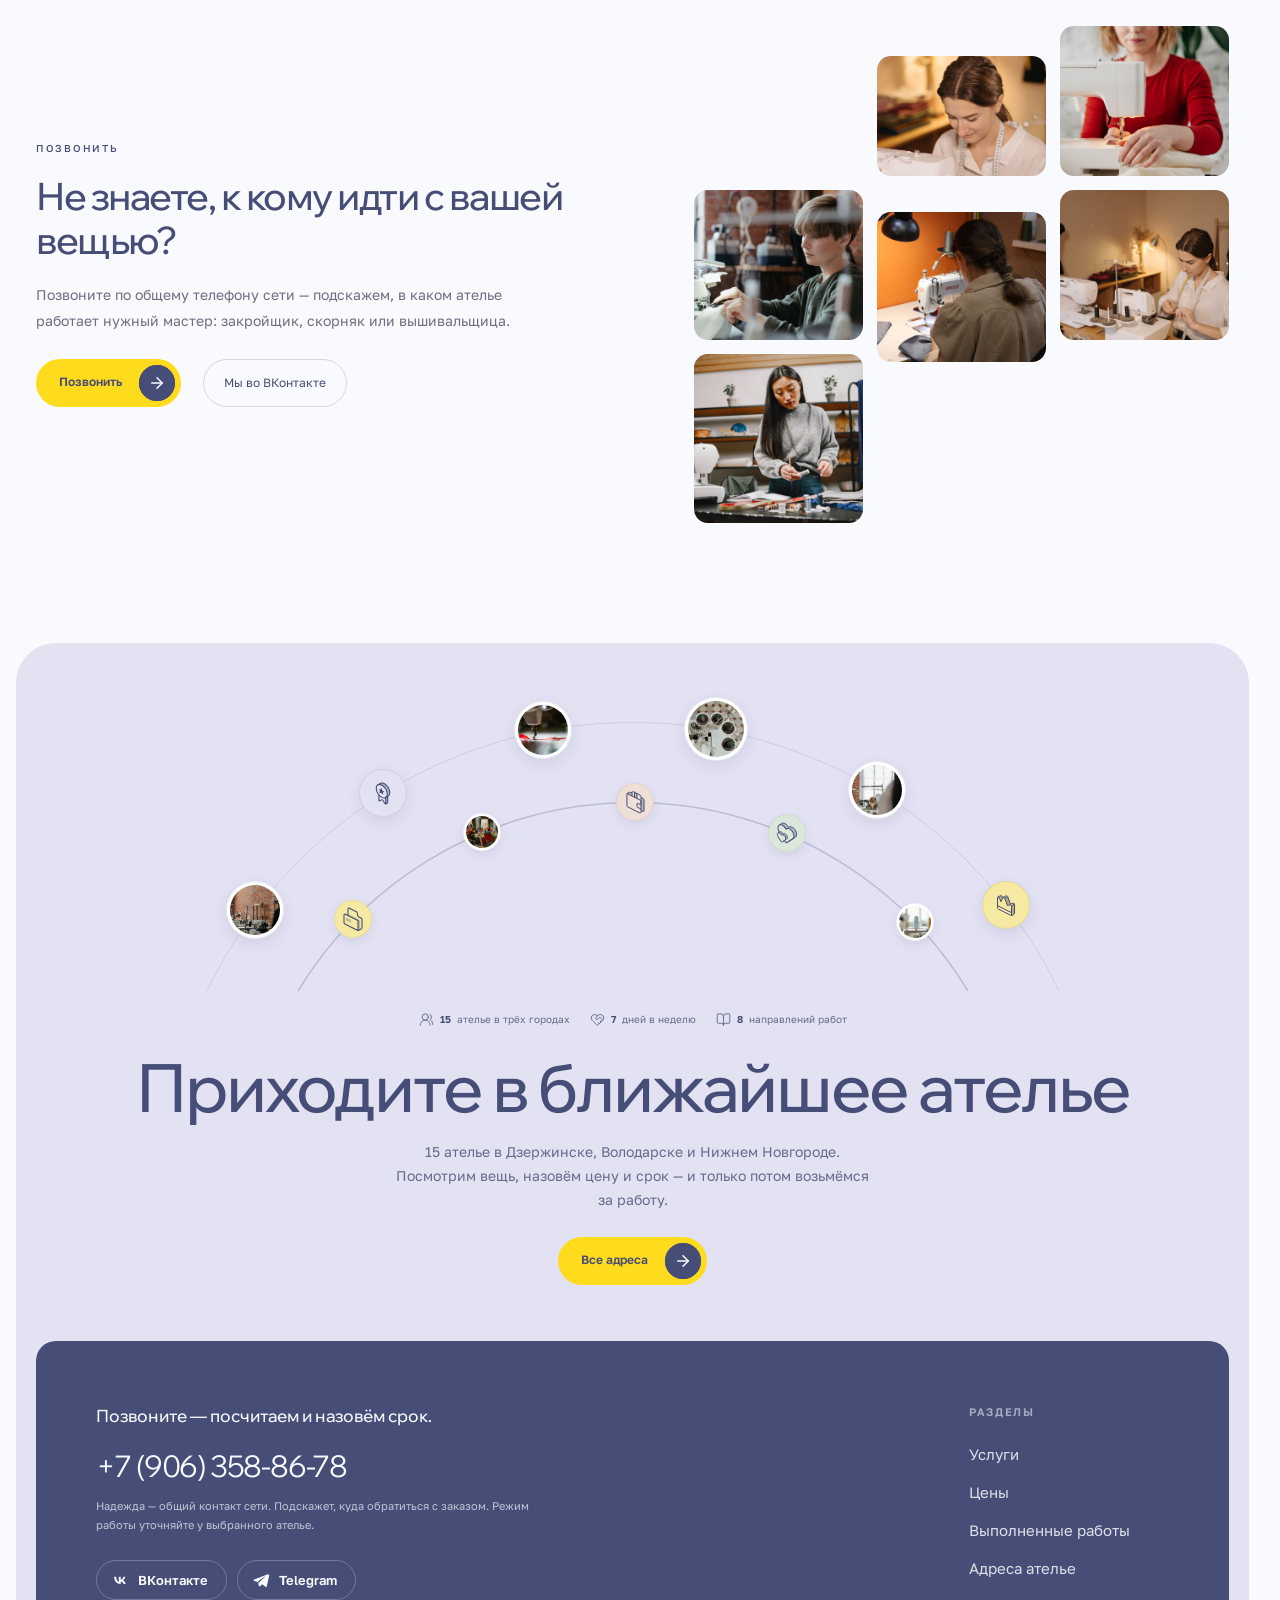
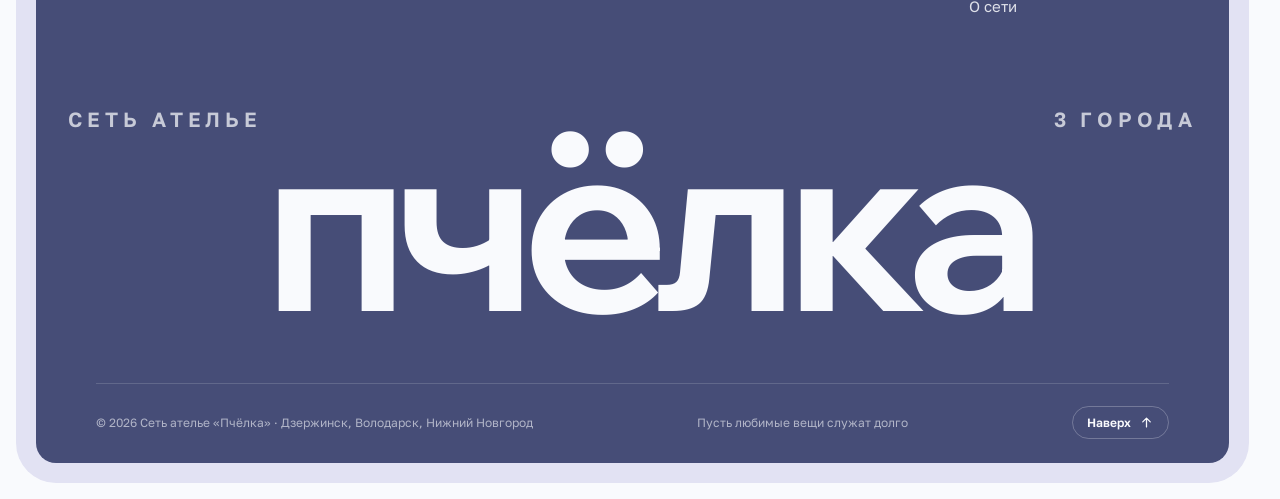
==== commit 3a442dfb: "Update 15 atelier contacts and add service prices" ====
--- a/ateleye.html
+++ b/ateleye.html
@@ -1,5 +1,5 @@
 <!DOCTYPE html><html lang="ru"><head>
-<meta name="robots" content="noindex, nofollow"/><meta charset="utf-8"/><meta name="viewport" content="width=device-width, initial-scale=1"/><link rel="preconnect" href="https://fonts.googleapis.com"/><link rel="preconnect" href="https://fonts.gstatic.com" crossorigin/><link rel="stylesheet" href="https://fonts.googleapis.com/css2?family=Golos+Text:wght@400..900&family=Wix+Madefor+Display:wght@400..800&display=swap"/><link rel="stylesheet" href="assets/styles.css?v=cg-desk"/><link rel="icon" href="assets/img/logo-mark.png" type="image/png"/><title>Адреса ателье «Пчёлка» в Дзержинске</title><meta name="description" content="Все адреса сети ателье «Пчёлка» в Дзержинске: торговые центры «Союз», «Галактика», «Юбилейный», «Лидия», «Меркурий», «Волга», «Дзержинец», проспект Ленина, улица Клюквина. Телефоны и режим работы."/><link rel="stylesheet" href="assets/fixes.css?v=23"/><link rel="stylesheet" href="assets/navigation.css?v=1"/><link rel="stylesheet" href="assets/atelier.css?v=bee1"/></head><body><div class="coaches-page"><header class="site-header"><a class="logo" aria-label="Ателье «Пчёлка» — на главную" href="index.html"><span class="logo-dot">сеть ателье</span>пчёлка<span class="logo-dot">Дзержинск</span></a><nav class="site-header-menu " aria-label="Главное меню"><div class="site-menu-row"><a href="index.html">Главная</a><button class="site-more-toggle" type="button" aria-expanded="false" aria-controls="site-more-pages">Услуги<svg xmlns="http://www.w3.org/2000/svg" width="18" height="18" viewBox="0 0 24 24" fill="none" stroke="currentColor" stroke-width="2" stroke-linecap="round" stroke-linejoin="round" class="lucide lucide-chevron-right accordion-chevron" aria-hidden="true"><path d="m9 18 6-6-6-6"></path></svg></button><a href="raboty.html">Работы</a><a aria-current="page" href="ateleye.html">Ателье</a><a href="o-nas.html">О сети</a></div><div class="site-more-pages" id="site-more-pages" hidden><a href="uslugi.html">Все услуги</a><a href="uslugi/remont.html">Ремонт и подгонка одежды</a><a href="uslugi/poshiv.html">Пошив одежды на заказ</a><a href="uslugi/meh-kozha.html">Мех и кожа</a><a href="uslugi/spec.html">Нестандартные заказы и фурнитура</a><a href="uslugi/vyshivka.html">Машинная вышивка</a><a href="uslugi/pechat.html">Печать на одежде и мерч</a><a href="uslugi/shtory.html">Шторы и домашний текстиль</a><a href="uslugi/bele.html">Нижнее бельё на заказ</a></div></nav><div class="site-header-actions"><a class="site-sign-in" href="tel:+79063588678">+7 (906) 358-86-78</a><a href="ateleye.html" class="arrow-fill-button  "><span class="arrow-fill-surface" aria-hidden="true"></span><span class="arrow-fill-content">Найти ателье</span><span class="arrow-fill-icon" aria-hidden="true"><svg xmlns="http://www.w3.org/2000/svg" width="18" height="18" viewBox="0 0 24 24" fill="none" stroke="currentColor" stroke-width="2" stroke-linecap="round" stroke-linejoin="round" class="lucide lucide-arrow-right arrow-out" aria-hidden="true"><path d="M5 12h14"></path><path d="m12 5 7 7-7 7"></path></svg><svg xmlns="http://www.w3.org/2000/svg" width="18" height="18" viewBox="0 0 24 24" fill="none" stroke="currentColor" stroke-width="2" stroke-linecap="round" stroke-linejoin="round" class="lucide lucide-arrow-right arrow-in" aria-hidden="true"><path d="M5 12h14"></path><path d="m12 5 7 7-7 7"></path></svg></span></a></div></header><main><section class="coaches-hero coaches-hero-film atelier-bee-hero"><video class="service-hero-video" autoplay muted loop playsinline preload="metadata" poster="assets/img/addresses-bee-poster.jpg?v=2" aria-label="Девушка в костюме пчёлки по очереди показывает карточки с 13 адресами ателье"><source src="assets/img/addresses-bee.mp4?v=2-smooth-logo" type="video/mp4"/></video><div class="atelier-hero-copy"><div class="eyebrow">АДРЕСА</div><h1>Ателье «Пчёлка»<br/>в Дзержинске</h1><p>13 адресов по городу. В карточке ниже — услуги, телефон мастера и режим работы.</p></div><button class="atelier-video-toggle" type="button" aria-label="Приостановить видео">Пауза</button></section><section class="coaches-directory"><form class="addr-search" role="search"><label class="addr-search-label" for="addr-q">Найти ателье</label><input id="addr-q" class="addr-search-input" type="search" placeholder="Улица, район, услуга или телефон" autocomplete="off" enterkeyhint="search"/><p class="addr-search-meta" aria-live="polite"></p><ul class="addr-search-list" hidden></ul></form><div class="orbit" data-count="13"><div class="orbit-core" aria-hidden="true"><span></span><span></span><img src="assets/img/logo-mark.png" alt=""/></div><div class="orbit-ring" aria-hidden="true"></div><div class="orbit-node" data-i="0" data-related="1,2,3,4" style="--glow:76px"><button type="button" class="orbit-dot" aria-expanded="false" aria-controls="orbit-card-0"><span class="orbit-thumb" aria-hidden="true"><img src="assets/stock/atelier-1.jpg" alt="" loading="lazy"/></span><span class="orbit-num">01</span><span class="orbit-label">ТЦ «Дзержинец»</span><span class="orbit-short" aria-hidden="true">Дзержинец</span></button><article class="orbit-card" id="orbit-card-0" hidden><img src="assets/stock/atelier-1.jpg" alt="" loading="lazy"/><div class="orbit-card-body"><div class="orbit-card-top"><span class="orbit-badge">3 этаж</span><span class="orbit-hours">9:30–19:00</span></div><h2>ТЦ «Дзержинец»</h2><p class="orbit-address">проспект Ленина, 66</p><p class="orbit-about">Ремонт и пошив одежды, срочный ремонт, замена молний — молнии в наличии, ремонт шуб и кожаных курток.</p><ul class="orbit-tags"><li>Ремонт</li><li>Пошив</li><li>Мех и кожа</li></ul><div class="orbit-actions"><a href="tel:+79535692177">+7 (953) 569-21-77</a><a href="https://yandex.ru/maps/?text=%D0%94%D0%B7%D0%B5%D1%80%D0%B6%D0%B8%D0%BD%D1%81%D0%BA%2C%20%D0%BF%D1%80%D0%BE%D1%81%D0%BF%D0%B5%D0%BA%D1%82%20%D0%9B%D0%B5%D0%BD%D0%B8%D0%BD%D0%B0%2C%2066" target="_blank" rel="noopener">Маршрут</a></div><div class="orbit-related"><h3>Похожие ателье</h3><div><button type="button" class="orbit-rel" data-go="1">ТЦ «Юбилейный»</button><button type="button" class="orbit-rel" data-go="2">СТЦ «Союз»</button><button type="button" class="orbit-rel" data-go="3">Ателье «Пчёлка»</button><button type="button" class="orbit-rel" data-go="4">ТЦ «Лидия»</button></div></div></div></article></div><div class="orbit-node" data-i="1" data-related="0,2,3,4" style="--glow:88px"><button type="button" class="orbit-dot" aria-expanded="false" aria-controls="orbit-card-1"><span class="orbit-thumb" aria-hidden="true"><img src="assets/stock/atelier-2.jpg" alt="" loading="lazy"/></span><span class="orbit-num">02</span><span class="orbit-label">ТЦ «Юбилейный»</span><span class="orbit-short" aria-hidden="true">Юбилейный</span></button><article class="orbit-card" id="orbit-card-1" hidden><img src="assets/stock/atelier-2.jpg" alt="" loading="lazy"/><div class="orbit-card-body"><div class="orbit-card-top"><span class="orbit-badge">3 этаж</span><span class="orbit-hours">9:30–19:00</span></div><h2>ТЦ «Юбилейный»</h2><p class="orbit-address">проспект Чкалова, 23</p><p class="orbit-about">Ремонт и пошив одежды, сложный ремонт, установка кнопок, пошив штор, продажа женских трикотажных костюмов.</p><ul class="orbit-tags"><li>Ремонт</li><li>Пошив</li><li>Шторы</li><li>Фурнитура</li></ul><div class="orbit-actions"><a href="tel:+79082315378">+7 (908) 231-53-78</a><a href="https://yandex.ru/maps/?text=%D0%94%D0%B7%D0%B5%D1%80%D0%B6%D0%B8%D0%BD%D1%81%D0%BA%2C%20%D0%BF%D1%80%D0%BE%D1%81%D0%BF%D0%B5%D0%BA%D1%82%20%D0%A7%D0%BA%D0%B0%D0%BB%D0%BE%D0%B2%D0%B0%2C%2023" target="_blank" rel="noopener">Маршрут</a></div><div class="orbit-related"><h3>Похожие ателье</h3><div><button type="button" class="orbit-rel" data-go="0">ТЦ «Дзержинец»</button><button type="button" class="orbit-rel" data-go="2">СТЦ «Союз»</button><button type="button" class="orbit-rel" data-go="3">Ателье «Пчёлка»</button><button type="button" class="orbit-rel" data-go="4">ТЦ «Лидия»</button></div></div></div></article></div><div class="orbit-node" data-i="2" data-related="0,1,3,4" style="--glow:64px"><button type="button" class="orbit-dot" aria-expanded="false" aria-controls="orbit-card-2"><span class="orbit-thumb" aria-hidden="true"><img src="assets/stock/atelier-3.jpg" alt="" loading="lazy"/></span><span class="orbit-num">03</span><span class="orbit-label">СТЦ «Союз»</span><span class="orbit-short" aria-hidden="true">Союз</span></button><article class="orbit-card" id="orbit-card-2" hidden><img src="assets/stock/atelier-3.jpg" alt="" loading="lazy"/><div class="orbit-card-body"><div class="orbit-card-top"><span class="orbit-badge">3 этаж</span><span class="orbit-hours">9:30–19:00</span></div><h2>СТЦ «Союз»</h2><p class="orbit-address">проспект Циолковского, 76</p><p class="orbit-about">Пошив сценической одежды, ремонт и пошив из любой ткани и трикотажа, нестандартные изделия, постельное бельё.</p><ul class="orbit-tags"><li>Пошив</li><li>Ремонт</li></ul><div class="orbit-actions"><a href="tel:+79308120633">+7 (930) 812-06-33</a><a href="https://yandex.ru/maps/?text=%D0%94%D0%B7%D0%B5%D1%80%D0%B6%D0%B8%D0%BD%D1%81%D0%BA%2C%20%D0%BF%D1%80%D0%BE%D1%81%D0%BF%D0%B5%D0%BA%D1%82%20%D0%A6%D0%B8%D0%BE%D0%BB%D0%BA%D0%BE%D0%B2%D1%81%D0%BA%D0%BE%D0%B3%D0%BE%2C%2076" target="_blank" rel="noopener">Маршрут</a></div><div class="orbit-related"><h3>Похожие ателье</h3><div><button type="button" class="orbit-rel" data-go="0">ТЦ «Дзержинец»</button><button type="button" class="orbit-rel" data-go="1">ТЦ «Юбилейный»</button><button type="button" class="orbit-rel" data-go="3">Ателье «Пчёлка»</button><button type="button" class="orbit-rel" data-go="4">ТЦ «Лидия»</button></div></div></div></article></div><div class="orbit-node" data-i="3" data-related="0,1,2,4" style="--glow:100px"><button type="button" class="orbit-dot" aria-expanded="false" aria-controls="orbit-card-3"><span class="orbit-thumb" aria-hidden="true"><img src="assets/stock/atelier-4.jpg" alt="" loading="lazy"/></span><span class="orbit-num">04</span><span class="orbit-label">Ателье «Пчёлка»</span><span class="orbit-short" aria-hidden="true">Ленина, 26</span></button><article class="orbit-card" id="orbit-card-3" hidden><img src="assets/stock/atelier-4.jpg" alt="" loading="lazy"/><div class="orbit-card-body"><div class="orbit-card-top"><span class="orbit-badge">Отдельный вход</span><span class="orbit-hours">9:30–19:00</span></div><h2>Ателье «Пчёлка»</h2><p class="orbit-address">проспект Ленина, 26</p><p class="orbit-about">Работает закройщик и скорняк: пошив и перешив шуб, дублёнок и пальто, ремонт трикотажа, подгибка джинсов, ремонт потёртостей, шторы, сценическая одежда, вышивка.</p><ul class="orbit-tags"><li>Пошив</li><li>Мех и кожа</li><li>Вышивка</li><li>Шторы</li><li>Ремонт</li></ul><div class="orbit-actions"><a href="tel:+79092992110">+7 (909) 299-21-10</a><a href="https://yandex.ru/maps/?text=%D0%94%D0%B7%D0%B5%D1%80%D0%B6%D0%B8%D0%BD%D1%81%D0%BA%2C%20%D0%BF%D1%80%D0%BE%D1%81%D0%BF%D0%B5%D0%BA%D1%82%20%D0%9B%D0%B5%D0%BD%D0%B8%D0%BD%D0%B0%2C%2026" target="_blank" rel="noopener">Маршрут</a></div><div class="orbit-related"><h3>Похожие ателье</h3><div><button type="button" class="orbit-rel" data-go="0">ТЦ «Дзержинец»</button><button type="button" class="orbit-rel" data-go="1">ТЦ «Юбилейный»</button><button type="button" class="orbit-rel" data-go="2">СТЦ «Союз»</button><button type="button" class="orbit-rel" data-go="4">ТЦ «Лидия»</button></div></div></div></article></div><div class="orbit-node" data-i="4" data-related="0,1,2,3" style="--glow:88px"><button type="button" class="orbit-dot" aria-expanded="false" aria-controls="orbit-card-4"><span class="orbit-thumb" aria-hidden="true"><img src="assets/stock/atelier-5.jpg" alt="" loading="lazy"/></span><span class="orbit-num">05</span><span class="orbit-label">ТЦ «Лидия»</span><span class="orbit-short" aria-hidden="true">Лидия</span></button><article class="orbit-card" id="orbit-card-4" hidden><img src="assets/stock/atelier-5.jpg" alt="" loading="lazy"/><div class="orbit-card-body"><div class="orbit-card-top"><span class="orbit-badge">цокольный этаж</span><span class="orbit-hours">9:30–19:00</span></div><h2>ТЦ «Лидия»</h2><p class="orbit-address">улица Гайдара, 59Е</p><p class="orbit-about">Трикотаж, кожа и мех — работает скорняк. Пошив и перешив шуб и дублёнок, пошив оптом, нестандартные сумки, чехлы для лодочных моторов, тенты на качели, кнопки, заклёпки, джинсовые пуговицы и люверсы, шторы и покрывала.</p><ul class="orbit-tags"><li>Мех и кожа</li><li>Фурнитура</li><li>Шторы</li><li>Пошив</li></ul><div class="orbit-actions"><a href="tel:+79625106707">+7 (962) 510-67-07</a><a href="https://yandex.ru/maps/?text=%D0%94%D0%B7%D0%B5%D1%80%D0%B6%D0%B8%D0%BD%D1%81%D0%BA%2C%20%D1%83%D0%BB%D0%B8%D1%86%D0%B0%20%D0%93%D0%B0%D0%B9%D0%B4%D0%B0%D1%80%D0%B0%2C%2059%D0%95" target="_blank" rel="noopener">Маршрут</a></div><div class="orbit-related"><h3>Похожие ателье</h3><div><button type="button" class="orbit-rel" data-go="0">ТЦ «Дзержинец»</button><button type="button" class="orbit-rel" data-go="1">ТЦ «Юбилейный»</button><button type="button" class="orbit-rel" data-go="2">СТЦ «Союз»</button><button type="button" class="orbit-rel" data-go="3">Ателье «Пчёлка»</button></div></div></div></article></div><div class="orbit-node" data-i="5" data-related="0,1,2,3" style="--glow:76px"><button type="button" class="orbit-dot" aria-expanded="false" aria-controls="orbit-card-5"><span class="orbit-thumb" aria-hidden="true"><img src="assets/stock/atelier-6.jpg" alt="" loading="lazy"/></span><span class="orbit-num">06</span><span class="orbit-label">ТЦ «Меркурий»</span><span class="orbit-short" aria-hidden="true">Меркурий</span></button><article class="orbit-card" id="orbit-card-5" hidden><img src="assets/stock/atelier-6.jpg" alt="" loading="lazy"/><div class="orbit-card-body"><div class="orbit-card-top"><span class="orbit-badge">1 этаж</span><span class="orbit-hours">9:30–19:00</span></div><h2>ТЦ «Меркурий»</h2><p class="orbit-address">проспект Циолковского, 78</p><p class="orbit-about">Ремонт и пошив одежды из кожи, меха и трикотажа.</p><ul class="orbit-tags"><li>Мех и кожа</li><li>Пошив</li><li>Ремонт</li></ul><div class="orbit-actions"><a href="tel:+79202948539">+7 (920) 294-85-39</a><a href="https://yandex.ru/maps/?text=%D0%94%D0%B7%D0%B5%D1%80%D0%B6%D0%B8%D0%BD%D1%81%D0%BA%2C%20%D0%BF%D1%80%D0%BE%D1%81%D0%BF%D0%B5%D0%BA%D1%82%20%D0%A6%D0%B8%D0%BE%D0%BB%D0%BA%D0%BE%D0%B2%D1%81%D0%BA%D0%BE%D0%B3%D0%BE%2C%2078" target="_blank" rel="noopener">Маршрут</a></div><div class="orbit-related"><h3>Похожие ателье</h3><div><button type="button" class="orbit-rel" data-go="0">ТЦ «Дзержинец»</button><button type="button" class="orbit-rel" data-go="1">ТЦ «Юбилейный»</button><button type="button" class="orbit-rel" data-go="2">СТЦ «Союз»</button><button type="button" class="orbit-rel" data-go="3">Ателье «Пчёлка»</button></div></div></div></article></div><div class="orbit-node" data-i="6" data-related="0,1,2,3" style="--glow:64px"><button type="button" class="orbit-dot" aria-expanded="false" aria-controls="orbit-card-6"><span class="orbit-thumb" aria-hidden="true"><img src="assets/stock/atelier-7.jpg" alt="" loading="lazy"/></span><span class="orbit-num">07</span><span class="orbit-label">Свердлова, 72А</span><span class="orbit-short" aria-hidden="true">Свердлова, 72А</span></button><article class="orbit-card" id="orbit-card-6" hidden><img src="assets/stock/atelier-7.jpg" alt="" loading="lazy"/><div class="orbit-card-body"><div class="orbit-card-top"><span class="orbit-badge">41-й магазин</span><span class="orbit-hours">9:30–19:00</span></div><h2>Свердлова, 72А</h2><p class="orbit-address">проспект Свердлова, 72А</p><p class="orbit-about">Ремонт одежды, ремонт сумок, пошив на заказ.</p><ul class="orbit-tags"><li>Ремонт</li><li>Пошив</li></ul><div class="orbit-actions"><a href="tel:+79648367071">+7 (964) 836-70-71</a><a href="https://yandex.ru/maps/?text=%D0%94%D0%B7%D0%B5%D1%80%D0%B6%D0%B8%D0%BD%D1%81%D0%BA%2C%20%D0%BF%D1%80%D0%BE%D1%81%D0%BF%D0%B5%D0%BA%D1%82%20%D0%A1%D0%B2%D0%B5%D1%80%D0%B4%D0%BB%D0%BE%D0%B2%D0%B0%2C%2072%D0%90" target="_blank" rel="noopener">Маршрут</a></div><div class="orbit-related"><h3>Похожие ателье</h3><div><button type="button" class="orbit-rel" data-go="0">ТЦ «Дзержинец»</button><button type="button" class="orbit-rel" data-go="1">ТЦ «Юбилейный»</button><button type="button" class="orbit-rel" data-go="2">СТЦ «Союз»</button><button type="button" class="orbit-rel" data-go="3">Ателье «Пчёлка»</button></div></div></div></article></div><div class="orbit-node" data-i="7" data-related="0,1,3,4" style="--glow:88px"><button type="button" class="orbit-dot" aria-expanded="false" aria-controls="orbit-card-7"><span class="orbit-thumb" aria-hidden="true"><img src="assets/stock/atelier-8.jpg" alt="" loading="lazy"/></span><span class="orbit-num">08</span><span class="orbit-label">Улица Клюквина, 2</span><span class="orbit-short" aria-hidden="true">Клюквина, 2</span></button><article class="orbit-card" id="orbit-card-7" hidden><img src="assets/stock/atelier-8.jpg" alt="" loading="lazy"/><div class="orbit-card-body"><div class="orbit-card-top"><span class="orbit-badge">1 этаж</span><span class="orbit-hours">9:00–19:00</span></div><h2>Улица Клюквина, 2</h2><p class="orbit-address">улица Клюквина, 2</p><p class="orbit-about">Кожа и мех, перешив шапок, покраска кожаных изделий, замена молний, подгибка брюк, подгонка по фигуре, перешив пуховиков, одежда для собак, шторы.</p><ul class="orbit-tags"><li>Мех и кожа</li><li>Ремонт</li><li>Шторы</li><li>Фурнитура</li></ul><div class="orbit-actions"><a href="tel:+79648341044">+7 (964) 834-10-44</a><a href="https://yandex.ru/maps/?text=%D0%94%D0%B7%D0%B5%D1%80%D0%B6%D0%B8%D0%BD%D1%81%D0%BA%2C%20%D1%83%D0%BB%D0%B8%D1%86%D0%B0%20%D0%9A%D0%BB%D1%8E%D0%BA%D0%B2%D0%B8%D0%BD%D0%B0%2C%202" target="_blank" rel="noopener">Маршрут</a></div><div class="orbit-related"><h3>Похожие ателье</h3><div><button type="button" class="orbit-rel" data-go="0">ТЦ «Дзержинец»</button><button type="button" class="orbit-rel" data-go="1">ТЦ «Юбилейный»</button><button type="button" class="orbit-rel" data-go="3">Ателье «Пчёлка»</button><button type="button" class="orbit-rel" data-go="4">ТЦ «Лидия»</button></div></div></div></article></div><div class="orbit-node" data-i="8" data-related="1,4,7" style="--glow:64px"><button type="button" class="orbit-dot" aria-expanded="false" aria-controls="orbit-card-8"><span class="orbit-thumb" aria-hidden="true"><img src="assets/stock/atelier-9.jpg" alt="" loading="lazy"/></span><span class="orbit-num">09</span><span class="orbit-label">Магазин «Уютный»</span><span class="orbit-short" aria-hidden="true">Уютный</span></button><article class="orbit-card" id="orbit-card-8" hidden><img src="assets/stock/atelier-9.jpg" alt="" loading="lazy"/><div class="orbit-card-body"><div class="orbit-card-top"><span class="orbit-badge">бывшая ТЦ «Волга»</span><span class="orbit-hours">9:30–19:00</span></div><h2>Магазин «Уютный»</h2><p class="orbit-address">улица Сухаренко, 22</p><p class="orbit-about">Ремонт одежды и продажа швейной фурнитуры.</p><ul class="orbit-tags"><li>Ремонт</li><li>Фурнитура</li></ul><div class="orbit-actions"><a href="tel:+79200437833">+7 (920) 043-78-33</a><a href="https://yandex.ru/maps/?text=%D0%94%D0%B7%D0%B5%D1%80%D0%B6%D0%B8%D0%BD%D1%81%D0%BA%2C%20%D1%83%D0%BB%D0%B8%D1%86%D0%B0%20%D0%A1%D1%83%D1%85%D0%B0%D1%80%D0%B5%D0%BD%D0%BA%D0%BE%2C%2022" target="_blank" rel="noopener">Маршрут</a></div><div class="orbit-related"><h3>Похожие ателье</h3><div><button type="button" class="orbit-rel" data-go="1">ТЦ «Юбилейный»</button><button type="button" class="orbit-rel" data-go="4">ТЦ «Лидия»</button><button type="button" class="orbit-rel" data-go="7">Улица Клюквина, 2</button></div></div></div></article></div><div class="orbit-node" data-i="9" data-related="" style="--glow:52px"><button type="button" class="orbit-dot" aria-expanded="false" aria-controls="orbit-card-9"><span class="orbit-thumb" aria-hidden="true"><img src="assets/stock/atelier-10.jpg" alt="" loading="lazy"/></span><span class="orbit-num">10</span><span class="orbit-label">«Санта-Барбара»</span><span class="orbit-short" aria-hidden="true">Санта-Барбара</span></button><article class="orbit-card" id="orbit-card-9" hidden><img src="assets/stock/atelier-10.jpg" alt="" loading="lazy"/><div class="orbit-card-body"><div class="orbit-card-top"><span class="orbit-badge">Отдельный вход</span><span class="orbit-hours">9:30–19:00</span></div><h2>«Санта-Барбара»</h2><p class="orbit-address">бульвар Космонавтов, 8А</p><p class="orbit-about">Ремонт и подгонка одежды. Телефон общий по сети.</p><ul class="orbit-tags"><li>Ремонт</li></ul><div class="orbit-actions"><a href="tel:+79063588678">+7 (906) 358-86-78</a><a href="https://yandex.ru/maps/?text=%D0%94%D0%B7%D0%B5%D1%80%D0%B6%D0%B8%D0%BD%D1%81%D0%BA%2C%20%D0%B1%D1%83%D0%BB%D1%8C%D0%B2%D0%B0%D1%80%20%D0%9A%D0%BE%D1%81%D0%BC%D0%BE%D0%BD%D0%B0%D0%B2%D1%82%D0%BE%D0%B2%2C%208%D0%90" target="_blank" rel="noopener">Маршрут</a></div></div></article></div><div class="orbit-node" data-i="10" data-related="" style="--glow:52px"><button type="button" class="orbit-dot" aria-expanded="false" aria-controls="orbit-card-10"><span class="orbit-thumb" aria-hidden="true"><img src="assets/stock/atelier-11.jpg" alt="" loading="lazy"/></span><span class="orbit-num">11</span><span class="orbit-label">Красноармейская, 2А</span><span class="orbit-short" aria-hidden="true">Красноармейская, 2А</span></button><article class="orbit-card" id="orbit-card-10" hidden><img src="assets/stock/atelier-11.jpg" alt="" loading="lazy"/><div class="orbit-card-body"><div class="orbit-card-top"><span class="orbit-badge">Отдельный вход</span><span class="orbit-hours">9:30–19:00</span></div><h2>Красноармейская, 2А</h2><p class="orbit-address">улица Красноармейская, 2А</p><p class="orbit-about">Ремонт и подгонка одежды. Телефон общий по сети.</p><ul class="orbit-tags"><li>Ремонт</li></ul><div class="orbit-actions"><a href="tel:+79063588678">+7 (906) 358-86-78</a><a href="https://yandex.ru/maps/?text=%D0%94%D0%B7%D0%B5%D1%80%D0%B6%D0%B8%D0%BD%D1%81%D0%BA%2C%20%D1%83%D0%BB%D0%B8%D1%86%D0%B0%20%D0%9A%D1%80%D0%B0%D1%81%D0%BD%D0%BE%D0%B0%D1%80%D0%BC%D0%B5%D0%B9%D1%81%D0%BA%D0%B0%D1%8F%2C%202%D0%90" target="_blank" rel="noopener">Маршрут</a></div></div></article></div><div class="orbit-node" data-i="11" data-related="" style="--glow:52px"><button type="button" class="orbit-dot" aria-expanded="false" aria-controls="orbit-card-11"><span class="orbit-thumb" aria-hidden="true"><img src="assets/stock/atelier-12.jpg" alt="" loading="lazy"/></span><span class="orbit-num">12</span><span class="orbit-label">Улица Маяковского, 2</span><span class="orbit-short" aria-hidden="true">Маяковского, 2</span></button><article class="orbit-card" id="orbit-card-11" hidden><img src="assets/stock/atelier-12.jpg" alt="" loading="lazy"/><div class="orbit-card-body"><div class="orbit-card-top"><span class="orbit-badge">Отдельный вход</span><span class="orbit-hours">9:30–19:00</span></div><h2>Улица Маяковского, 2</h2><p class="orbit-address">улица Маяковского, 2</p><p class="orbit-about">Ремонт и подгонка одежды. Телефон общий по сети.</p><ul class="orbit-tags"><li>Ремонт</li></ul><div class="orbit-actions"><a href="tel:+79063588678">+7 (906) 358-86-78</a><a href="https://yandex.ru/maps/?text=%D0%94%D0%B7%D0%B5%D1%80%D0%B6%D0%B8%D0%BD%D1%81%D0%BA%2C%20%D1%83%D0%BB%D0%B8%D1%86%D0%B0%20%D0%9C%D0%B0%D1%8F%D0%BA%D0%BE%D0%B2%D1%81%D0%BA%D0%BE%D0%B3%D0%BE%2C%202" target="_blank" rel="noopener">Маршрут</a></div></div></article></div><div class="orbit-node" data-i="12" data-related="" style="--glow:52px"><button type="button" class="orbit-dot" aria-expanded="false" aria-controls="orbit-card-12"><span class="orbit-thumb" aria-hidden="true"><img src="assets/stock/atelier-13.jpg" alt="" loading="lazy"/></span><span class="orbit-num">13</span><span class="orbit-label">Проспект Чкалова, 49</span><span class="orbit-short" aria-hidden="true">Чкалова, 49</span></button><article class="orbit-card" id="orbit-card-12" hidden><img src="assets/stock/atelier-13.jpg" alt="" loading="lazy"/><div class="orbit-card-body"><div class="orbit-card-top"><span class="orbit-badge">Отдельный вход</span><span class="orbit-hours">9:30–19:00</span></div><h2>Проспект Чкалова, 49</h2><p class="orbit-address">проспект Чкалова, 49</p><p class="orbit-about">Ремонт и подгонка одежды. Телефон общий по сети.</p><ul class="orbit-tags"><li>Ремонт</li></ul><div class="orbit-actions"><a href="tel:+79063588678">+7 (906) 358-86-78</a><a href="https://yandex.ru/maps/?text=%D0%94%D0%B7%D0%B5%D1%80%D0%B6%D0%B8%D0%BD%D1%81%D0%BA%2C%20%D0%BF%D1%80%D0%BE%D1%81%D0%BF%D0%B5%D0%BA%D1%82%20%D0%A7%D0%BA%D0%B0%D0%BB%D0%BE%D0%B2%D0%B0%2C%2049" target="_blank" rel="noopener">Маршрут</a></div></div></article></div><p class="orbit-hint">Нажмите на точку — откроется карточка ателье</p></div><div class="cgal" aria-label="Ателье сети"><div class="cgal-scene"><div class="cgal-ring"><button type="button" class="cgal-card" data-i="0" aria-label="ТЦ «Дзержинец», проспект Ленина, 66"><img src="assets/stock/atelier-1.jpg" alt="" loading="lazy"/><span class="cgal-num">01</span><span class="cgal-copy"><span class="cgal-name">ТЦ «Дзержинец»</span><span class="cgal-addr">проспект Ленина, 66</span><span class="cgal-hours">9:30–19:00</span></span></button><button type="button" class="cgal-card" data-i="1" aria-label="ТЦ «Юбилейный», проспект Чкалова, 23"><img src="assets/stock/atelier-2.jpg" alt="" loading="lazy"/><span class="cgal-num">02</span><span class="cgal-copy"><span class="cgal-name">ТЦ «Юбилейный»</span><span class="cgal-addr">проспект Чкалова, 23</span><span class="cgal-hours">9:30–19:00</span></span></button><button type="button" class="cgal-card" data-i="2" aria-label="СТЦ «Союз», проспект Циолковского, 76"><img src="assets/stock/atelier-3.jpg" alt="" loading="lazy"/><span class="cgal-num">03</span><span class="cgal-copy"><span class="cgal-name">СТЦ «Союз»</span><span class="cgal-addr">проспект Циолковского, 76</span><span class="cgal-hours">9:30–19:00</span></span></button><button type="button" class="cgal-card" data-i="3" aria-label="Ателье «Пчёлка», проспект Ленина, 26"><img src="assets/stock/atelier-4.jpg" alt="" loading="lazy"/><span class="cgal-num">04</span><span class="cgal-copy"><span class="cgal-name">Ателье «Пчёлка»</span><span class="cgal-addr">проспект Ленина, 26</span><span class="cgal-hours">9:30–19:00</span></span></button><button type="button" class="cgal-card" data-i="4" aria-label="ТЦ «Лидия», улица Гайдара, 59Е"><img src="assets/stock/atelier-5.jpg" alt="" loading="lazy"/><span class="cgal-num">05</span><span class="cgal-copy"><span class="cgal-name">ТЦ «Лидия»</span><span class="cgal-addr">улица Гайдара, 59Е</span><span class="cgal-hours">9:30–19:00</span></span></button><button type="button" class="cgal-card" data-i="5" aria-label="ТЦ «Меркурий», проспект Циолковского, 78"><img src="assets/stock/atelier-6.jpg" alt="" loading="lazy"/><span class="cgal-num">06</span><span class="cgal-copy"><span class="cgal-name">ТЦ «Меркурий»</span><span class="cgal-addr">проспект Циолковского, 78</span><span class="cgal-hours">9:30–19:00</span></span></button><button type="button" class="cgal-card" data-i="6" aria-label="Свердлова, 72А, проспект Свердлова, 72А"><img src="assets/stock/atelier-7.jpg" alt="" loading="lazy"/><span class="cgal-num">07</span><span class="cgal-copy"><span class="cgal-name">Свердлова, 72А</span><span class="cgal-addr">проспект Свердлова, 72А</span><span class="cgal-hours">9:30–19:00</span></span></button><button type="button" class="cgal-card" data-i="7" aria-label="Улица Клюквина, 2, улица Клюквина, 2"><img src="assets/stock/atelier-8.jpg" alt="" loading="lazy"/><span class="cgal-num">08</span><span class="cgal-copy"><span class="cgal-name">Улица Клюквина, 2</span><span class="cgal-addr">улица Клюквина, 2</span><span class="cgal-hours">9:00–19:00</span></span></button><button type="button" class="cgal-card" data-i="8" aria-label="Магазин «Уютный», улица Сухаренко, 22"><img src="assets/stock/atelier-9.jpg" alt="" loading="lazy"/><span class="cgal-num">09</span><span class="cgal-copy"><span class="cgal-name">Магазин «Уютный»</span><span class="cgal-addr">улица Сухаренко, 22</span><span class="cgal-hours">9:30–19:00</span></span></button><button type="button" class="cgal-card" data-i="9" aria-label="«Санта-Барбара», бульвар Космонавтов, 8А"><img src="assets/stock/atelier-10.jpg" alt="" loading="lazy"/><span class="cgal-num">10</span><span class="cgal-copy"><span class="cgal-name">«Санта-Барбара»</span><span class="cgal-addr">бульвар Космонавтов, 8А</span><span class="cgal-hours">9:30–19:00</span></span></button><button type="button" class="cgal-card" data-i="10" aria-label="Красноармейская, 2А, улица Красноармейская, 2А"><img src="assets/stock/atelier-11.jpg" alt="" loading="lazy"/><span class="cgal-num">11</span><span class="cgal-copy"><span class="cgal-name">Красноармейская, 2А</span><span class="cgal-addr">улица Красноармейская, 2А</span><span class="cgal-hours">9:30–19:00</span></span></button><button type="button" class="cgal-card" data-i="11" aria-label="Улица Маяковского, 2, улица Маяковского, 2"><img src="assets/stock/atelier-12.jpg" alt="" loading="lazy"/><span class="cgal-num">12</span><span class="cgal-copy"><span class="cgal-name">Улица Маяковского, 2</span><span class="cgal-addr">улица Маяковского, 2</span><span class="cgal-hours">9:30–19:00</span></span></button><button type="button" class="cgal-card" data-i="12" aria-label="Проспект Чкалова, 49, проспект Чкалова, 49"><img src="assets/stock/atelier-13.jpg" alt="" loading="lazy"/><span class="cgal-num">13</span><span class="cgal-copy"><span class="cgal-name">Проспект Чкалова, 49</span><span class="cgal-addr">проспект Чкалова, 49</span><span class="cgal-hours">9:30–19:00</span></span></button></div></div><div class="cgal-bar"><button type="button" class="cgal-nav cgal-prev" aria-label="Предыдущее ателье"><svg viewBox="0 0 24 24" aria-hidden="true"><path d="M15 6l-6 6 6 6"/></svg></button><p class="cgal-hint">Крутите карусель · нажмите на карточку</p><button type="button" class="cgal-nav cgal-next" aria-label="Следующее ателье"><svg viewBox="0 0 24 24" aria-hidden="true"><path d="M9 6l6 6-6 6"/></svg></button></div><dialog class="cgal-sheet" aria-label="Ателье"><button type="button" class="cgal-close" aria-label="Закрыть"><svg viewBox="0 0 24 24" aria-hidden="true"><path d="M18 6 6 18M6 6l12 12"/></svg></button><div class="cgal-sheet-body"></div></dialog></div><p class="coaches-sample-note">Адреса, телефоны и режим работы взяты из группы сети во ВКонтакте. Если ателье переехало — напишите нам, поправим.</p></section><section class="coaches-invitation"><div><div class="eyebrow">ПОЗВОНИТЬ</div><h2>Не знаете, к кому идти с вашей вещью?</h2><p>Позвоните по общему телефону сети — подскажем, в каком ателье работает нужный мастер: закройщик, скорняк или вышивальщица.</p><div class="coaches-invitation-actions"><a href="tel:+79063588678" class="arrow-fill-button  button primary"><span class="arrow-fill-surface" aria-hidden="true"></span><span class="arrow-fill-content">Позвонить</span><span class="arrow-fill-icon" aria-hidden="true"><svg xmlns="http://www.w3.org/2000/svg" width="18" height="18" viewBox="0 0 24 24" fill="none" stroke="currentColor" stroke-width="2" stroke-linecap="round" stroke-linejoin="round" class="lucide lucide-arrow-right arrow-out" aria-hidden="true"><path d="M5 12h14"></path><path d="m12 5 7 7-7 7"></path></svg><svg xmlns="http://www.w3.org/2000/svg" width="18" height="18" viewBox="0 0 24 24" fill="none" stroke="currentColor" stroke-width="2" stroke-linecap="round" stroke-linejoin="round" class="lucide lucide-arrow-right arrow-in" aria-hidden="true"><path d="M5 12h14"></path><path d="m12 5 7 7-7 7"></path></svg></span></a><a class="coaches-membership-button" href="https://vk.com/atelepchelka">Мы во ВКонтакте</a></div></div><div class="coaches-collage"><img src="assets/stock/gallery-1.jpg" alt="" loading="lazy"/><img src="assets/stock/gallery-2.jpg" alt="" loading="lazy"/><img src="assets/stock/gallery-3.jpg" alt="" loading="lazy"/><img src="assets/stock/gallery-4.jpg" alt="" loading="lazy"/><img src="assets/stock/gallery-5.jpg" alt="" loading="lazy"/><img src="assets/stock/gallery-6.jpg" alt="" loading="lazy"/></div></section><section class="final-cta final-cta-orbit final-cta-with-footer" id="contacts">
+<meta name="robots" content="noindex, nofollow"/><meta charset="utf-8"/><meta name="viewport" content="width=device-width, initial-scale=1"/><link rel="preconnect" href="https://fonts.googleapis.com"/><link rel="preconnect" href="https://fonts.gstatic.com" crossorigin/><link rel="stylesheet" href="https://fonts.googleapis.com/css2?family=Golos+Text:wght@400..900&family=Wix+Madefor+Display:wght@400..800&display=swap"/><link rel="stylesheet" href="assets/styles.css?v=cg-desk"/><link rel="icon" href="assets/img/logo-mark.png" type="image/png"/><title>Адреса ателье «Пчёлка» в Дзержинске, Володарске и Нижнем Новгороде</title><meta name="description" content="Все адреса сети ателье «Пчёлка» в Дзержинске: торговые центры «Союз», «Галактика», «Юбилейный», «Лидия», «Меркурий», «Волга», «Дзержинец», проспект Ленина, улица Клюквина. Телефоны и режим работы."/><link rel="stylesheet" href="assets/fixes.css?v=23"/><link rel="stylesheet" href="assets/navigation.css?v=1"/><link rel="stylesheet" href="assets/atelier.css?v=bee1"/><link rel="stylesheet" href="assets/content-update.css?v=3"/></head><body><div class="coaches-page"><header class="site-header"><a class="logo" aria-label="Ателье «Пчёлка» — на главную" href="index.html"><span class="logo-dot">сеть ателье</span>пчёлка<span class="logo-dot">3 города</span></a><nav class="site-header-menu " aria-label="Главное меню"><div class="site-menu-row"><a href="index.html">Главная</a><button class="site-more-toggle" type="button" aria-expanded="false" aria-controls="site-more-pages">Услуги<svg xmlns="http://www.w3.org/2000/svg" width="18" height="18" viewBox="0 0 24 24" fill="none" stroke="currentColor" stroke-width="2" stroke-linecap="round" stroke-linejoin="round" class="lucide lucide-chevron-right accordion-chevron" aria-hidden="true"><path d="m9 18 6-6-6-6"></path></svg></button><a href="raboty.html">Работы</a><a aria-current="page" href="ateleye.html">Ателье</a><a href="o-nas.html">О сети</a></div><div class="site-more-pages" id="site-more-pages" hidden><a href="uslugi.html">Все услуги</a><a href="uslugi/remont.html">Ремонт и подгонка одежды</a><a href="uslugi/poshiv.html">Пошив одежды на заказ</a><a href="uslugi/meh-kozha.html">Мех и кожа</a><a href="uslugi/spec.html">Нестандартные заказы и фурнитура</a><a href="uslugi/vyshivka.html">Машинная вышивка</a><a href="uslugi/pechat.html">Печать на одежде и мерч</a><a href="uslugi/shtory.html">Шторы и домашний текстиль</a><a href="uslugi/bele.html">Нижнее бельё на заказ</a></div></nav><div class="site-header-actions"><a class="site-sign-in" href="tel:+79063588678">+7 (906) 358-86-78</a><a href="ateleye.html" class="arrow-fill-button  "><span class="arrow-fill-surface" aria-hidden="true"></span><span class="arrow-fill-content">Найти ателье</span><span class="arrow-fill-icon" aria-hidden="true"><svg xmlns="http://www.w3.org/2000/svg" width="18" height="18" viewBox="0 0 24 24" fill="none" stroke="currentColor" stroke-width="2" stroke-linecap="round" stroke-linejoin="round" class="lucide lucide-arrow-right arrow-out" aria-hidden="true"><path d="M5 12h14"></path><path d="m12 5 7 7-7 7"></path></svg><svg xmlns="http://www.w3.org/2000/svg" width="18" height="18" viewBox="0 0 24 24" fill="none" stroke="currentColor" stroke-width="2" stroke-linecap="round" stroke-linejoin="round" class="lucide lucide-arrow-right arrow-in" aria-hidden="true"><path d="M5 12h14"></path><path d="m12 5 7 7-7 7"></path></svg></span></a></div></header><main><section class="coaches-hero coaches-hero-film atelier-bee-hero"><video class="service-hero-video" autoplay muted loop playsinline preload="metadata" poster="assets/img/addresses-bee-15-poster.jpg?v=1" aria-label="Девушка в костюме пчёлки по очереди показывает карточки 15 ателье"><source src="assets/img/addresses-bee-15.mp4?v=1" type="video/mp4"/></video><div class="atelier-hero-copy"><div class="eyebrow">АДРЕСА</div><h1>Ателье «Пчёлка»<br/>в трёх городах</h1><p>15 ателье: Дзержинск, Володарск и Нижний Новгород. В карточке ниже — услуги, телефон мастера и режим работы.</p></div><button class="atelier-video-toggle" type="button" aria-label="Приостановить видео">Пауза</button></section><section class="coaches-directory"><form class="addr-search" role="search"><label class="addr-search-label" for="addr-q">Найти ателье</label><input id="addr-q" class="addr-search-input" type="search" placeholder="Улица, район, услуга или телефон" autocomplete="off" enterkeyhint="search"/><p class="addr-search-meta" aria-live="polite"></p><ul class="addr-search-list" hidden></ul></form><div class="orbit" data-count="15"><div class="orbit-core" aria-hidden="true"><span></span><span></span><img src="assets/img/logo-mark.png" alt=""/></div><div class="orbit-ring" aria-hidden="true"></div><div class="orbit-node" data-i="0" data-related="" style="--glow:60px"><button type="button" class="orbit-dot" aria-expanded="false" aria-controls="orbit-card-0"><span class="orbit-thumb" aria-hidden="true"><img src="assets/stock/atelier-3.jpg" alt="" loading="lazy"/></span><span class="orbit-num">01</span><span class="orbit-label">ТЦ «Союз»</span><span class="orbit-short" aria-hidden="true">Дзержинск</span></button><article class="orbit-card" id="orbit-card-0" hidden><img src="assets/stock/atelier-3.jpg" alt="" loading="lazy"/><div class="orbit-card-body"><div class="orbit-card-top"><span class="orbit-badge">3 этаж</span><span class="orbit-hours">9:30–19:00</span></div><h2>ТЦ «Союз»</h2><p class="orbit-address">Дзержинск, ул. Циолковского, 76</p><p class="orbit-about">Пошив сценической одежды, ремонт и пошив из любой ткани и трикотажа, нестандартные изделия, постельное бельё.</p><ul class="orbit-tags"><li>Пошив</li><li>Ремонт</li></ul><div class="orbit-actions"><a href="tel:+79202948539">+7 (920) 294-85-39</a><a href="tel:+79063588678">Надежда: +7 (906) 358-86-78</a><a href="https://yandex.ru/maps/?text=%D0%94%D0%B7%D0%B5%D1%80%D0%B6%D0%B8%D0%BD%D1%81%D0%BA%2C%20%D1%83%D0%BB.%20%D0%A6%D0%B8%D0%BE%D0%BB%D0%BA%D0%BE%D0%B2%D1%81%D0%BA%D0%BE%D0%B3%D0%BE%2C%2076%2C%20%D0%A2%D0%A6%20%C2%AB%D0%A1%D0%BE%D1%8E%D0%B7%C2%BB" target="_blank" rel="noopener">Маршрут</a></div></div></article></div><div class="orbit-node" data-i="1" data-related="" style="--glow:60px"><button type="button" class="orbit-dot" aria-expanded="false" aria-controls="orbit-card-1"><span class="orbit-thumb" aria-hidden="true"><img src="assets/stock/atelier-6.jpg" alt="" loading="lazy"/></span><span class="orbit-num">02</span><span class="orbit-label">ТД «Меркурий»</span><span class="orbit-short" aria-hidden="true">Дзержинск</span></button><article class="orbit-card" id="orbit-card-1" hidden><img src="assets/stock/atelier-6.jpg" alt="" loading="lazy"/><div class="orbit-card-body"><div class="orbit-card-top"><span class="orbit-badge">1 этаж</span><span class="orbit-hours">9:30–19:00</span></div><h2>ТД «Меркурий»</h2><p class="orbit-address">Дзержинск, ул. Циолковского, 76</p><p class="orbit-about">Ремонт и пошив одежды из кожи, меха и трикотажа.</p><ul class="orbit-tags"><li>Мех и кожа</li><li>Пошив</li><li>Ремонт</li></ul><div class="orbit-actions"><a href="tel:+79202948539">+7 (920) 294-85-39</a><a href="tel:+79063588678">Надежда: +7 (906) 358-86-78</a><a href="https://yandex.ru/maps/?text=%D0%94%D0%B7%D0%B5%D1%80%D0%B6%D0%B8%D0%BD%D1%81%D0%BA%2C%20%D1%83%D0%BB.%20%D0%A6%D0%B8%D0%BE%D0%BB%D0%BA%D0%BE%D0%B2%D1%81%D0%BA%D0%BE%D0%B3%D0%BE%2C%2076%2C%20%D0%A2%D0%94%20%C2%AB%D0%9C%D0%B5%D1%80%D0%BA%D1%83%D1%80%D0%B8%D0%B9%C2%BB" target="_blank" rel="noopener">Маршрут</a></div></div></article></div><div class="orbit-node" data-i="2" data-related="" style="--glow:60px"><button type="button" class="orbit-dot" aria-expanded="false" aria-controls="orbit-card-2"><span class="orbit-thumb" aria-hidden="true"><img src="assets/stock/atelier-7.jpg" alt="" loading="lazy"/></span><span class="orbit-num">03</span><span class="orbit-label">Ателье «Пчёлка»</span><span class="orbit-short" aria-hidden="true">Дзержинск</span></button><article class="orbit-card" id="orbit-card-2" hidden><img src="assets/stock/atelier-7.jpg" alt="" loading="lazy"/><div class="orbit-card-body"><div class="orbit-card-top"><span class="orbit-badge">Дзержинск</span><span class="orbit-hours">9:30–19:00</span></div><h2>Ателье «Пчёлка»</h2><p class="orbit-address">Дзержинск, пр-т Свердлова, 72А</p><p class="orbit-about">Ремонт одежды, ремонт сумок, пошив на заказ.</p><ul class="orbit-tags"><li>Ремонт</li><li>Пошив</li></ul><div class="orbit-actions"><a href="tel:+79648367071">+7 (964) 836-70-71</a><a href="tel:+79063588678">Надежда: +7 (906) 358-86-78</a><a href="https://yandex.ru/maps/?text=%D0%94%D0%B7%D0%B5%D1%80%D0%B6%D0%B8%D0%BD%D1%81%D0%BA%2C%20%D0%BF%D1%80-%D1%82%20%D0%A1%D0%B2%D0%B5%D1%80%D0%B4%D0%BB%D0%BE%D0%B2%D0%B0%2C%2072%D0%90%2C%20%D0%90%D1%82%D0%B5%D0%BB%D1%8C%D0%B5%20%C2%AB%D0%9F%D1%87%D1%91%D0%BB%D0%BA%D0%B0%C2%BB" target="_blank" rel="noopener">Маршрут</a></div></div></article></div><div class="orbit-node" data-i="3" data-related="" style="--glow:60px"><button type="button" class="orbit-dot" aria-expanded="false" aria-controls="orbit-card-3"><span class="orbit-thumb" aria-hidden="true"><img src="assets/stock/atelier-9.jpg" alt="" loading="lazy"/></span><span class="orbit-num">04</span><span class="orbit-label">ТД «Уютный»</span><span class="orbit-short" aria-hidden="true">Дзержинск</span></button><article class="orbit-card" id="orbit-card-3" hidden><img src="assets/stock/atelier-9.jpg" alt="" loading="lazy"/><div class="orbit-card-body"><div class="orbit-card-top"><span class="orbit-badge">1 этаж</span><span class="orbit-hours">9:30–19:00</span></div><h2>ТД «Уютный»</h2><p class="orbit-address">Дзержинск, ул. Сухаренко, 22</p><p class="orbit-about">Ремонт одежды и продажа швейной фурнитуры.</p><ul class="orbit-tags"><li>Ремонт</li><li>Фурнитура</li></ul><div class="orbit-actions"><a href="tel:+79200437833">+7 (920) 043-78-33</a><a href="tel:+79063588678">Надежда: +7 (906) 358-86-78</a><a href="https://yandex.ru/maps/?text=%D0%94%D0%B7%D0%B5%D1%80%D0%B6%D0%B8%D0%BD%D1%81%D0%BA%2C%20%D1%83%D0%BB.%20%D0%A1%D1%83%D1%85%D0%B0%D1%80%D0%B5%D0%BD%D0%BA%D0%BE%2C%2022%2C%20%D0%A2%D0%94%20%C2%AB%D0%A3%D1%8E%D1%82%D0%BD%D1%8B%D0%B9%C2%BB" target="_blank" rel="noopener">Маршрут</a></div></div></article></div><div class="orbit-node" data-i="4" data-related="" style="--glow:60px"><button type="button" class="orbit-dot" aria-expanded="false" aria-controls="orbit-card-4"><span class="orbit-thumb" aria-hidden="true"><img src="assets/stock/atelier-4.jpg" alt="" loading="lazy"/></span><span class="orbit-num">05</span><span class="orbit-label">Ателье «Пчёлка»</span><span class="orbit-short" aria-hidden="true">Дзержинск</span></button><article class="orbit-card" id="orbit-card-4" hidden><img src="assets/stock/atelier-4.jpg" alt="" loading="lazy"/><div class="orbit-card-body"><div class="orbit-card-top"><span class="orbit-badge">Дзержинск</span><span class="orbit-hours">9:30–19:00</span></div><h2>Ателье «Пчёлка»</h2><p class="orbit-address">Дзержинск, пр-т Ленина, 26</p><p class="orbit-about">Работает закройщик и скорняк: пошив и перешив шуб, дублёнок и пальто, ремонт трикотажа, подгибка джинсов, ремонт потёртостей, шторы, сценическая одежда, вышивка.</p><ul class="orbit-tags"><li>Пошив</li><li>Мех и кожа</li><li>Вышивка</li><li>Шторы</li><li>Ремонт</li></ul><div class="orbit-actions"><a href="tel:+79092992110">+7 (909) 299-21-10</a><a href="tel:+79063588678">Надежда: +7 (906) 358-86-78</a><a href="https://yandex.ru/maps/?text=%D0%94%D0%B7%D0%B5%D1%80%D0%B6%D0%B8%D0%BD%D1%81%D0%BA%2C%20%D0%BF%D1%80-%D1%82%20%D0%9B%D0%B5%D0%BD%D0%B8%D0%BD%D0%B0%2C%2026%2C%20%D0%90%D1%82%D0%B5%D0%BB%D1%8C%D0%B5%20%C2%AB%D0%9F%D1%87%D1%91%D0%BB%D0%BA%D0%B0%C2%BB" target="_blank" rel="noopener">Маршрут</a></div></div></article></div><div class="orbit-node" data-i="5" data-related="" style="--glow:60px"><button type="button" class="orbit-dot" aria-expanded="false" aria-controls="orbit-card-5"><span class="orbit-thumb" aria-hidden="true"><img src="assets/stock/atelier-1.jpg" alt="" loading="lazy"/></span><span class="orbit-num">06</span><span class="orbit-label">ТЦ «Дзержинец» · ателье «Пчёлка»</span><span class="orbit-short" aria-hidden="true">Дзержинск</span></button><article class="orbit-card" id="orbit-card-5" hidden><img src="assets/stock/atelier-1.jpg" alt="" loading="lazy"/><div class="orbit-card-body"><div class="orbit-card-top"><span class="orbit-badge">1 этаж</span><span class="orbit-hours">9:30–19:00</span></div><h2>ТЦ «Дзержинец» · ателье «Пчёлка»</h2><p class="orbit-address">Дзержинск, пр-т Ленина, 66</p><p class="orbit-about">Ремонт и пошив одежды, срочный ремонт, замена молний — молнии в наличии, ремонт шуб и кожаных курток.</p><ul class="orbit-tags"><li>Ремонт</li><li>Пошив</li><li>Мех и кожа</li></ul><div class="orbit-actions"><a href="tel:+79535692177">+7 (953) 569-21-77</a><a href="tel:+79063588678">Надежда: +7 (906) 358-86-78</a><a href="https://yandex.ru/maps/?text=%D0%94%D0%B7%D0%B5%D1%80%D0%B6%D0%B8%D0%BD%D1%81%D0%BA%2C%20%D0%BF%D1%80-%D1%82%20%D0%9B%D0%B5%D0%BD%D0%B8%D0%BD%D0%B0%2C%2066%2C%20%D0%A2%D0%A6%20%C2%AB%D0%94%D0%B7%D0%B5%D1%80%D0%B6%D0%B8%D0%BD%D0%B5%D1%86%C2%BB%20%C2%B7%20%D0%B0%D1%82%D0%B5%D0%BB%D1%8C%D0%B5%20%C2%AB%D0%9F%D1%87%D1%91%D0%BB%D0%BA%D0%B0%C2%BB" target="_blank" rel="noopener">Маршрут</a></div></div></article></div><div class="orbit-node" data-i="6" data-related="" style="--glow:60px"><button type="button" class="orbit-dot" aria-expanded="false" aria-controls="orbit-card-6"><span class="orbit-thumb" aria-hidden="true"><img src="assets/stock/atelier-13.jpg" alt="" loading="lazy"/></span><span class="orbit-num">07</span><span class="orbit-label">Ателье «Пчёлка»</span><span class="orbit-short" aria-hidden="true">Дзержинск</span></button><article class="orbit-card" id="orbit-card-6" hidden><img src="assets/stock/atelier-13.jpg" alt="" loading="lazy"/><div class="orbit-card-body"><div class="orbit-card-top"><span class="orbit-badge">Дзержинск</span><span class="orbit-hours">9:30–19:00</span></div><h2>Ателье «Пчёлка»</h2><p class="orbit-address">Дзержинск, пр-т Чкалова, 49</p><p class="orbit-about">Ремонт и подгонка одежды.</p><ul class="orbit-tags"><li>Ремонт</li></ul><div class="orbit-actions"><a href="tel:+79308003969">+7 (930) 800-39-69</a><a href="tel:+79063588678">Надежда: +7 (906) 358-86-78</a><a href="https://yandex.ru/maps/?text=%D0%94%D0%B7%D0%B5%D1%80%D0%B6%D0%B8%D0%BD%D1%81%D0%BA%2C%20%D0%BF%D1%80-%D1%82%20%D0%A7%D0%BA%D0%B0%D0%BB%D0%BE%D0%B2%D0%B0%2C%2049%2C%20%D0%90%D1%82%D0%B5%D0%BB%D1%8C%D0%B5%20%C2%AB%D0%9F%D1%87%D1%91%D0%BB%D0%BA%D0%B0%C2%BB" target="_blank" rel="noopener">Маршрут</a></div></div></article></div><div class="orbit-node" data-i="7" data-related="" style="--glow:60px"><button type="button" class="orbit-dot" aria-expanded="false" aria-controls="orbit-card-7"><span class="orbit-thumb" aria-hidden="true"><img src="assets/stock/atelier-8.jpg" alt="" loading="lazy"/></span><span class="orbit-num">08</span><span class="orbit-label">Ателье «Лидия»</span><span class="orbit-short" aria-hidden="true">Дзержинск</span></button><article class="orbit-card" id="orbit-card-7" hidden><img src="assets/stock/atelier-8.jpg" alt="" loading="lazy"/><div class="orbit-card-body"><div class="orbit-card-top"><span class="orbit-badge">Дзержинск</span><span class="orbit-hours">9:00–19:00</span></div><h2>Ателье «Лидия»</h2><p class="orbit-address">Дзержинск, ул. Клюквина, 2</p><p class="orbit-about">Кожа и мех, перешив шапок, покраска кожаных изделий, замена молний, подгибка брюк, подгонка по фигуре, перешив пуховиков, одежда для собак, шторы.</p><ul class="orbit-tags"><li>Мех и кожа</li><li>Ремонт</li><li>Шторы</li><li>Фурнитура</li></ul><div class="orbit-actions"><a href="tel:+79648341044">+7 (964) 834-10-44</a><a href="tel:+79063588678">Надежда: +7 (906) 358-86-78</a><a href="https://yandex.ru/maps/?text=%D0%94%D0%B7%D0%B5%D1%80%D0%B6%D0%B8%D0%BD%D1%81%D0%BA%2C%20%D1%83%D0%BB.%20%D0%9A%D0%BB%D1%8E%D0%BA%D0%B2%D0%B8%D0%BD%D0%B0%2C%202%2C%20%D0%90%D1%82%D0%B5%D0%BB%D1%8C%D0%B5%20%C2%AB%D0%9B%D0%B8%D0%B4%D0%B8%D1%8F%C2%BB" target="_blank" rel="noopener">Маршрут</a></div></div></article></div><div class="orbit-node" data-i="8" data-related="" style="--glow:60px"><button type="button" class="orbit-dot" aria-expanded="false" aria-controls="orbit-card-8"><span class="orbit-thumb" aria-hidden="true"><img src="assets/stock/atelier-2.jpg" alt="" loading="lazy"/></span><span class="orbit-num">09</span><span class="orbit-label">ТЦ «Юбилейный» · ателье «Пчёлка»</span><span class="orbit-short" aria-hidden="true">Дзержинск</span></button><article class="orbit-card" id="orbit-card-8" hidden><img src="assets/stock/atelier-2.jpg" alt="" loading="lazy"/><div class="orbit-card-body"><div class="orbit-card-top"><span class="orbit-badge">3 этаж</span><span class="orbit-hours">9:30–19:00</span></div><h2>ТЦ «Юбилейный» · ателье «Пчёлка»</h2><p class="orbit-address">Дзержинск, пр-т Чкалова, 23</p><p class="orbit-about">Ремонт и пошив одежды, сложный ремонт, установка кнопок, пошив штор, продажа женских трикотажных костюмов.</p><ul class="orbit-tags"><li>Ремонт</li><li>Пошив</li><li>Шторы</li><li>Фурнитура</li></ul><div class="orbit-actions"><a href="tel:+79082315378">+7 (908) 231-53-78</a><a href="tel:+79063588678">Надежда: +7 (906) 358-86-78</a><a href="https://yandex.ru/maps/?text=%D0%94%D0%B7%D0%B5%D1%80%D0%B6%D0%B8%D0%BD%D1%81%D0%BA%2C%20%D0%BF%D1%80-%D1%82%20%D0%A7%D0%BA%D0%B0%D0%BB%D0%BE%D0%B2%D0%B0%2C%2023%2C%20%D0%A2%D0%A6%20%C2%AB%D0%AE%D0%B1%D0%B8%D0%BB%D0%B5%D0%B9%D0%BD%D1%8B%D0%B9%C2%BB%20%C2%B7%20%D0%B0%D1%82%D0%B5%D0%BB%D1%8C%D0%B5%20%C2%AB%D0%9F%D1%87%D1%91%D0%BB%D0%BA%D0%B0%C2%BB" target="_blank" rel="noopener">Маршрут</a></div></div></article></div><div class="orbit-node" data-i="9" data-related="" style="--glow:60px"><button type="button" class="orbit-dot" aria-expanded="false" aria-controls="orbit-card-9"><span class="orbit-thumb" aria-hidden="true"><img src="assets/stock/atelier-5.jpg" alt="" loading="lazy"/></span><span class="orbit-num">10</span><span class="orbit-label">ТЦ «Лидия» · ателье «Лидия»</span><span class="orbit-short" aria-hidden="true">Дзержинск</span></button><article class="orbit-card" id="orbit-card-9" hidden><img src="assets/stock/atelier-5.jpg" alt="" loading="lazy"/><div class="orbit-card-body"><div class="orbit-card-top"><span class="orbit-badge">Цокольный этаж</span><span class="orbit-hours">9:30–19:00</span></div><h2>ТЦ «Лидия» · ателье «Лидия»</h2><p class="orbit-address">Дзержинск, ул. Гайдара, 59Е</p><p class="orbit-about">Трикотаж, кожа и мех — работает скорняк. Пошив и перешив шуб и дублёнок, пошив оптом, нестандартные сумки, чехлы для лодочных моторов, тенты на качели, кнопки, заклёпки, джинсовые пуговицы и люверсы, шторы и покрывала.</p><ul class="orbit-tags"><li>Мех и кожа</li><li>Фурнитура</li><li>Шторы</li><li>Пошив</li></ul><div class="orbit-actions"><a href="tel:+79063588678">Надежда: +7 (906) 358-86-78</a><a href="https://yandex.ru/maps/?text=%D0%94%D0%B7%D0%B5%D1%80%D0%B6%D0%B8%D0%BD%D1%81%D0%BA%2C%20%D1%83%D0%BB.%20%D0%93%D0%B0%D0%B9%D0%B4%D0%B0%D1%80%D0%B0%2C%2059%D0%95%2C%20%D0%A2%D0%A6%20%C2%AB%D0%9B%D0%B8%D0%B4%D0%B8%D1%8F%C2%BB%20%C2%B7%20%D0%B0%D1%82%D0%B5%D0%BB%D1%8C%D0%B5%20%C2%AB%D0%9B%D0%B8%D0%B4%D0%B8%D1%8F%C2%BB" target="_blank" rel="noopener">Маршрут</a></div></div></article></div><div class="orbit-node" data-i="10" data-related="" style="--glow:60px"><button type="button" class="orbit-dot" aria-expanded="false" aria-controls="orbit-card-10"><span class="orbit-thumb" aria-hidden="true"><img src="assets/img/logo-mark.png" alt="" loading="lazy"/></span><span class="orbit-num">11</span><span class="orbit-label">Ателье «Пчёлка»</span><span class="orbit-short" aria-hidden="true">Володарск</span></button><article class="orbit-card" id="orbit-card-10" hidden><img src="assets/img/logo-mark.png" alt="" loading="lazy"/><div class="orbit-card-body"><div class="orbit-card-top"><span class="orbit-badge">Володарск</span><span class="orbit-hours">Режим уточняйте по телефону</span></div><h2>Ателье «Пчёлка»</h2><p class="orbit-address">Володарск, ул. Суворова, 8А</p><p class="orbit-about">Надежда подскажет, какие работы принимают в этом ателье, и поможет с заказом.</p><ul class="orbit-tags"></ul><div class="orbit-actions"><a href="tel:+79601932574">+7 (960) 193-25-74</a><a href="tel:+79063588678">Надежда: +7 (906) 358-86-78</a><a href="https://yandex.ru/maps/?text=%D0%92%D0%BE%D0%BB%D0%BE%D0%B4%D0%B0%D1%80%D1%81%D0%BA%2C%20%D1%83%D0%BB.%20%D0%A1%D1%83%D0%B2%D0%BE%D1%80%D0%BE%D0%B2%D0%B0%2C%208%D0%90%2C%20%D0%90%D1%82%D0%B5%D0%BB%D1%8C%D0%B5%20%C2%AB%D0%9F%D1%87%D1%91%D0%BB%D0%BA%D0%B0%C2%BB" target="_blank" rel="noopener">Маршрут</a></div></div></article></div><div class="orbit-node" data-i="11" data-related="" style="--glow:60px"><button type="button" class="orbit-dot" aria-expanded="false" aria-controls="orbit-card-11"><span class="orbit-thumb" aria-hidden="true"><img src="assets/img/logo-mark.png" alt="" loading="lazy"/></span><span class="orbit-num">12</span><span class="orbit-label">Сормовский район</span><span class="orbit-short" aria-hidden="true">Нижний Новгород</span></button><article class="orbit-card" id="orbit-card-11" hidden><img src="assets/img/logo-mark.png" alt="" loading="lazy"/><div class="orbit-card-body"><div class="orbit-card-top"><span class="orbit-badge">Нижний Новгород</span><span class="orbit-hours">Режим уточняйте по телефону</span></div><h2>Сормовский район</h2><p class="orbit-address">Нижний Новгород, 3-е ателье</p><p class="orbit-about">3-е ателье в Сормовском районе. По вопросам заказа и проезда звоните Надежде.</p><ul class="orbit-tags"></ul><div class="orbit-actions"><a href="tel:+79063588678">Надежда: +7 (906) 358-86-78</a></div></div></article></div><div class="orbit-node" data-i="12" data-related="" style="--glow:60px"><button type="button" class="orbit-dot" aria-expanded="false" aria-controls="orbit-card-12"><span class="orbit-thumb" aria-hidden="true"><img src="assets/img/logo-mark.png" alt="" loading="lazy"/></span><span class="orbit-num">15</span><span class="orbit-label">Ателье «Пчёлка»</span><span class="orbit-short" aria-hidden="true">Нижний Новгород</span></button><article class="orbit-card" id="orbit-card-12" hidden><img src="assets/img/logo-mark.png" alt="" loading="lazy"/><div class="orbit-card-body"><div class="orbit-card-top"><span class="orbit-badge">Нижний Новгород</span><span class="orbit-hours">Режим уточняйте по телефону</span></div><h2>Ателье «Пчёлка»</h2><p class="orbit-address">Нижний Новгород, ул. Победная, 30</p><p class="orbit-about">Надежда подскажет, какие работы принимают в этом ателье, и поможет с заказом.</p><ul class="orbit-tags"></ul><div class="orbit-actions"><a href="tel:+79307053055">+7 (930) 705-30-55</a><a href="tel:+79063588678">Надежда: +7 (906) 358-86-78</a><a href="https://yandex.ru/maps/?text=%D0%9D%D0%B8%D0%B6%D0%BD%D0%B8%D0%B9%20%D0%9D%D0%BE%D0%B2%D0%B3%D0%BE%D1%80%D0%BE%D0%B4%2C%20%D1%83%D0%BB.%20%D0%9F%D0%BE%D0%B1%D0%B5%D0%B4%D0%BD%D0%B0%D1%8F%2C%2030%2C%20%D0%90%D1%82%D0%B5%D0%BB%D1%8C%D0%B5%20%C2%AB%D0%9F%D1%87%D1%91%D0%BB%D0%BA%D0%B0%C2%BB" target="_blank" rel="noopener">Маршрут</a></div></div></article></div><div class="orbit-node" data-i="13" data-related="" style="--glow:60px"><button type="button" class="orbit-dot" aria-expanded="false" aria-controls="orbit-card-13"><span class="orbit-thumb" aria-hidden="true"><img src="assets/img/logo-mark.png" alt="" loading="lazy"/></span><span class="orbit-num">14</span><span class="orbit-label">Ателье «Пчёлка»</span><span class="orbit-short" aria-hidden="true">Нижний Новгород</span></button><article class="orbit-card" id="orbit-card-13" hidden><img src="assets/img/logo-mark.png" alt="" loading="lazy"/><div class="orbit-card-body"><div class="orbit-card-top"><span class="orbit-badge">1 этаж</span><span class="orbit-hours">Режим уточняйте по телефону</span></div><h2>Ателье «Пчёлка»</h2><p class="orbit-address">Нижний Новгород, ул. Василия Иванова, 14/9</p><p class="orbit-about">Надежда подскажет, какие работы принимают в этом ателье, и поможет с заказом.</p><ul class="orbit-tags"></ul><div class="orbit-actions"><a href="tel:+79081659935">+7 (908) 165-99-35</a><a href="tel:+79063588678">Надежда: +7 (906) 358-86-78</a><a href="https://yandex.ru/maps/?text=%D0%9D%D0%B8%D0%B6%D0%BD%D0%B8%D0%B9%20%D0%9D%D0%BE%D0%B2%D0%B3%D0%BE%D1%80%D0%BE%D0%B4%2C%20%D1%83%D0%BB.%20%D0%92%D0%B0%D1%81%D0%B8%D0%BB%D0%B8%D1%8F%20%D0%98%D0%B2%D0%B0%D0%BD%D0%BE%D0%B2%D0%B0%2C%2014/9%2C%20%D0%90%D1%82%D0%B5%D0%BB%D1%8C%D0%B5%20%C2%AB%D0%9F%D1%87%D1%91%D0%BB%D0%BA%D0%B0%C2%BB" target="_blank" rel="noopener">Маршрут</a></div></div></article></div><div class="orbit-node" data-i="14" data-related="" style="--glow:60px"><button type="button" class="orbit-dot" aria-expanded="false" aria-controls="orbit-card-14"><span class="orbit-thumb" aria-hidden="true"><img src="assets/img/logo-mark.png" alt="" loading="lazy"/></span><span class="orbit-num">15</span><span class="orbit-label">Ателье в магазине «Магнит»</span><span class="orbit-short" aria-hidden="true">Нижний Новгород</span></button><article class="orbit-card" id="orbit-card-14" hidden><img src="assets/img/logo-mark.png" alt="" loading="lazy"/><div class="orbit-card-body"><div class="orbit-card-top"><span class="orbit-badge">Цокольный этаж</span><span class="orbit-hours">Режим уточняйте по телефону</span></div><h2>Ателье в магазине «Магнит»</h2><p class="orbit-address">Нижний Новгород, ул. Героев Космоса, 52</p><p class="orbit-about">Надежда подскажет, какие работы принимают в этом ателье, и поможет с заказом.</p><ul class="orbit-tags"></ul><div class="orbit-actions"><a href="tel:+79524787678">+7 (952) 478-76-78</a><a href="tel:+79063588678">Надежда: +7 (906) 358-86-78</a><a href="https://yandex.ru/maps/?text=%D0%9D%D0%B8%D0%B6%D0%BD%D0%B8%D0%B9%20%D0%9D%D0%BE%D0%B2%D0%B3%D0%BE%D1%80%D0%BE%D0%B4%2C%20%D1%83%D0%BB.%20%D0%93%D0%B5%D1%80%D0%BE%D0%B5%D0%B2%20%D0%9A%D0%BE%D1%81%D0%BC%D0%BE%D1%81%D0%B0%2C%2052%2C%20%D0%90%D1%82%D0%B5%D0%BB%D1%8C%D0%B5%20%D0%B2%20%D0%BC%D0%B0%D0%B3%D0%B0%D0%B7%D0%B8%D0%BD%D0%B5%20%C2%AB%D0%9C%D0%B0%D0%B3%D0%BD%D0%B8%D1%82%C2%BB" target="_blank" rel="noopener">Маршрут</a></div></div></article></div><p class="orbit-hint">Нажмите на точку — откроется карточка ателье</p></div><div class="cgal" aria-label="Ателье сети"><div class="cgal-scene"><div class="cgal-ring"><button type="button" class="cgal-card" data-i="0" aria-label="ТЦ «Союз», Дзержинск, ул. Циолковского, 76"><img src="assets/stock/atelier-3.jpg" alt="" loading="lazy"/><span class="cgal-num">01</span><span class="cgal-copy"><span class="cgal-name">ТЦ «Союз»</span><span class="cgal-addr">Дзержинск, ул. Циолковского, 76</span><span class="cgal-hours">3 этаж</span></span></button><button type="button" class="cgal-card" data-i="1" aria-label="ТД «Меркурий», Дзержинск, ул. Циолковского, 76"><img src="assets/stock/atelier-6.jpg" alt="" loading="lazy"/><span class="cgal-num">02</span><span class="cgal-copy"><span class="cgal-name">ТД «Меркурий»</span><span class="cgal-addr">Дзержинск, ул. Циолковского, 76</span><span class="cgal-hours">1 этаж</span></span></button><button type="button" class="cgal-card" data-i="2" aria-label="Ателье «Пчёлка», Дзержинск, пр-т Свердлова, 72А"><img src="assets/stock/atelier-7.jpg" alt="" loading="lazy"/><span class="cgal-num">03</span><span class="cgal-copy"><span class="cgal-name">Ателье «Пчёлка»</span><span class="cgal-addr">Дзержинск, пр-т Свердлова, 72А</span><span class="cgal-hours">9:30–19:00</span></span></button><button type="button" class="cgal-card" data-i="3" aria-label="ТД «Уютный», Дзержинск, ул. Сухаренко, 22"><img src="assets/stock/atelier-9.jpg" alt="" loading="lazy"/><span class="cgal-num">04</span><span class="cgal-copy"><span class="cgal-name">ТД «Уютный»</span><span class="cgal-addr">Дзержинск, ул. Сухаренко, 22</span><span class="cgal-hours">1 этаж</span></span></button><button type="button" class="cgal-card" data-i="4" aria-label="Ателье «Пчёлка», Дзержинск, пр-т Ленина, 26"><img src="assets/stock/atelier-4.jpg" alt="" loading="lazy"/><span class="cgal-num">05</span><span class="cgal-copy"><span class="cgal-name">Ателье «Пчёлка»</span><span class="cgal-addr">Дзержинск, пр-т Ленина, 26</span><span class="cgal-hours">9:30–19:00</span></span></button><button type="button" class="cgal-card" data-i="5" aria-label="ТЦ «Дзержинец» · ателье «Пчёлка», Дзержинск, пр-т Ленина, 66"><img src="assets/stock/atelier-1.jpg" alt="" loading="lazy"/><span class="cgal-num">06</span><span class="cgal-copy"><span class="cgal-name">ТЦ «Дзержинец» · ателье «Пчёлка»</span><span class="cgal-addr">Дзержинск, пр-т Ленина, 66</span><span class="cgal-hours">1 этаж</span></span></button><button type="button" class="cgal-card" data-i="6" aria-label="Ателье «Пчёлка», Дзержинск, пр-т Чкалова, 49"><img src="assets/stock/atelier-13.jpg" alt="" loading="lazy"/><span class="cgal-num">07</span><span class="cgal-copy"><span class="cgal-name">Ателье «Пчёлка»</span><span class="cgal-addr">Дзержинск, пр-т Чкалова, 49</span><span class="cgal-hours">9:30–19:00</span></span></button><button type="button" class="cgal-card" data-i="7" aria-label="Ателье «Лидия», Дзержинск, ул. Клюквина, 2"><img src="assets/stock/atelier-8.jpg" alt="" loading="lazy"/><span class="cgal-num">08</span><span class="cgal-copy"><span class="cgal-name">Ателье «Лидия»</span><span class="cgal-addr">Дзержинск, ул. Клюквина, 2</span><span class="cgal-hours">9:00–19:00</span></span></button><button type="button" class="cgal-card" data-i="8" aria-label="ТЦ «Юбилейный» · ателье «Пчёлка», Дзержинск, пр-т Чкалова, 23"><img src="assets/stock/atelier-2.jpg" alt="" loading="lazy"/><span class="cgal-num">09</span><span class="cgal-copy"><span class="cgal-name">ТЦ «Юбилейный» · ателье «Пчёлка»</span><span class="cgal-addr">Дзержинск, пр-т Чкалова, 23</span><span class="cgal-hours">3 этаж</span></span></button><button type="button" class="cgal-card" data-i="9" aria-label="ТЦ «Лидия» · ателье «Лидия», Дзержинск, ул. Гайдара, 59Е"><img src="assets/stock/atelier-5.jpg" alt="" loading="lazy"/><span class="cgal-num">10</span><span class="cgal-copy"><span class="cgal-name">ТЦ «Лидия» · ателье «Лидия»</span><span class="cgal-addr">Дзержинск, ул. Гайдара, 59Е</span><span class="cgal-hours">Цокольный этаж</span></span></button><button type="button" class="cgal-card cgal-card-brand" data-i="10" aria-label="Ателье «Пчёлка», Володарск, ул. Суворова, 8А"><img src="assets/img/logo-mark.png" alt="" loading="lazy"/><span class="cgal-num">11</span><span class="cgal-copy"><span class="cgal-name">Ателье «Пчёлка»</span><span class="cgal-addr">Володарск, ул. Суворова, 8А</span><span class="cgal-hours">Режим уточняйте по телефону</span></span></button><button type="button" class="cgal-card cgal-card-brand" data-i="11" aria-label="Сормовский район, Нижний Новгород, 3-е ателье"><img src="assets/img/logo-mark.png" alt="" loading="lazy"/><span class="cgal-num">12</span><span class="cgal-copy"><span class="cgal-name">Сормовский район</span><span class="cgal-addr">Нижний Новгород, 3-е ателье</span><span class="cgal-hours">Режим уточняйте по телефону</span></span></button><button type="button" class="cgal-card cgal-card-brand" data-i="12" aria-label="Ателье «Пчёлка», Нижний Новгород, ул. Победная, 30"><img src="assets/img/logo-mark.png" alt="" loading="lazy"/><span class="cgal-num">15</span><span class="cgal-copy"><span class="cgal-name">Ателье «Пчёлка»</span><span class="cgal-addr">Нижний Новгород, ул. Победная, 30</span><span class="cgal-hours">Режим уточняйте по телефону</span></span></button><button type="button" class="cgal-card cgal-card-brand" data-i="13" aria-label="Ателье «Пчёлка», Нижний Новгород, ул. Василия Иванова, 14/9"><img src="assets/img/logo-mark.png" alt="" loading="lazy"/><span class="cgal-num">14</span><span class="cgal-copy"><span class="cgal-name">Ателье «Пчёлка»</span><span class="cgal-addr">Нижний Новгород, ул. Василия Иванова, 14/9</span><span class="cgal-hours">1 этаж</span></span></button><button type="button" class="cgal-card cgal-card-brand" data-i="14" aria-label="Ателье в магазине «Магнит», Нижний Новгород, ул. Героев Космоса, 52"><img src="assets/img/logo-mark.png" alt="" loading="lazy"/><span class="cgal-num">15</span><span class="cgal-copy"><span class="cgal-name">Ателье в магазине «Магнит»</span><span class="cgal-addr">Нижний Новгород, ул. Героев Космоса, 52</span><span class="cgal-hours">Цокольный этаж</span></span></button></div></div><div class="cgal-bar"><button type="button" class="cgal-nav cgal-prev" aria-label="Предыдущее ателье"><svg viewBox="0 0 24 24" aria-hidden="true"><path d="M15 6l-6 6 6 6"/></svg></button><p class="cgal-hint">Крутите карусель · нажмите на карточку</p><button type="button" class="cgal-nav cgal-next" aria-label="Следующее ателье"><svg viewBox="0 0 24 24" aria-hidden="true"><path d="M9 6l6 6-6 6"/></svg></button></div><dialog class="cgal-sheet" aria-label="Ателье"><button type="button" class="cgal-close" aria-label="Закрыть"><svg viewBox="0 0 24 24" aria-hidden="true"><path d="M18 6 6 18M6 6l12 12"/></svg></button><div class="cgal-sheet-body"></div></dialog></div><p class="coaches-sample-note">Контакты обновлены 1 октября 2026 года. Перед визитом уточните режим работы по телефону ателье или у Надежды.</p></section><section class="coaches-invitation"><div><div class="eyebrow">ПОЗВОНИТЬ</div><h2>Не знаете, к кому идти с вашей вещью?</h2><p>Позвоните по общему телефону сети — подскажем, в каком ателье работает нужный мастер: закройщик, скорняк или вышивальщица.</p><div class="coaches-invitation-actions"><a href="tel:+79063588678" class="arrow-fill-button  button primary"><span class="arrow-fill-surface" aria-hidden="true"></span><span class="arrow-fill-content">Позвонить</span><span class="arrow-fill-icon" aria-hidden="true"><svg xmlns="http://www.w3.org/2000/svg" width="18" height="18" viewBox="0 0 24 24" fill="none" stroke="currentColor" stroke-width="2" stroke-linecap="round" stroke-linejoin="round" class="lucide lucide-arrow-right arrow-out" aria-hidden="true"><path d="M5 12h14"></path><path d="m12 5 7 7-7 7"></path></svg><svg xmlns="http://www.w3.org/2000/svg" width="18" height="18" viewBox="0 0 24 24" fill="none" stroke="currentColor" stroke-width="2" stroke-linecap="round" stroke-linejoin="round" class="lucide lucide-arrow-right arrow-in" aria-hidden="true"><path d="M5 12h14"></path><path d="m12 5 7 7-7 7"></path></svg></span></a><a class="coaches-membership-button" href="https://vk.com/atelepchelka">Мы во ВКонтакте</a></div></div><div class="coaches-collage"><img src="assets/stock/gallery-1.jpg" alt="" loading="lazy"/><img src="assets/stock/gallery-2.jpg" alt="" loading="lazy"/><img src="assets/stock/gallery-3.jpg" alt="" loading="lazy"/><img src="assets/stock/gallery-4.jpg" alt="" loading="lazy"/><img src="assets/stock/gallery-5.jpg" alt="" loading="lazy"/><img src="assets/stock/gallery-6.jpg" alt="" loading="lazy"/></div></section><section class="final-cta final-cta-orbit final-cta-with-footer" id="contacts">
 <div class="mantality-orbit-cta">
 <div class="mantality-orbit-visual" aria-hidden="true"><svg class="mantality-orbit-rings" viewBox="0 0 1000 340" fill="none"><path d="M 74 312 A 472 472 0 0 1 926 312"></path><path d="M 165 312 A 392 392 0 0 1 835 312"></path></svg>
 <div class="mantality-orbit-avatar mantality-orbit-avatar-1">
@@ -24,19 +24,19 @@
 <img src="assets/stock/atelier-6.jpg" alt=""/></span></div>
 <div class="mantality-orbit-badge mantality-orbit-badge-6 mantality-orbit-badge-yellow" style="transform:translate(-50%, -50%)"><span><svg width="26" height="26" viewBox="0 0 24 24" xmlns="http://www.w3.org/2000/svg" aria-hidden="true"><g fill="none" class="nc-icon-wrapper"><path d="M17.8944 12.4472L7 7V8.5L12 11L17 13.5V23.5L19 22.5V14.2361C19 13.4785 18.572 12.786 17.8944 12.4472Z" fill="currentColor" fill-opacity=".3" data-color="color-2"></path><path d="M5 13.191V10.9045C5 10.7187 5.19558 10.5978 5.3618 10.6809L9.72361 12.8618C9.893 12.9465 10 13.1196 10 13.309V15.5955C10 15.7813 9.80442 15.9022 9.6382 15.8191L5.27639 13.6382C5.107 13.5535 5 13.3804 5 13.191Z" fill="currentColor" fill-opacity=".3" data-color="color-2"></path><path d="M7 8.37424V2.11803C7 1.37465 7.78231 0.891156 8.44721 1.22361L15.3614 4.68071C15.7654 4.88271 16.0569 5.25602 16.1549 5.69695L16.7935 8.57073C16.9241 9.15864 17.3128 9.65638 17.8514 9.92572L20.4472 11.2236C20.786 11.393 21 11.7393 21 12.118V20.5729C21 21.1411 20.679 21.6605 20.1708 21.9146L17.6708 23.1646C17.2485 23.3757 16.7515 23.3757 16.3292 23.1646L3.82918 16.9146C3.321 16.6605 3 16.1411 3 15.5729V8.11803C3 7.37465 3.78231 6.89116 4.44721 7.22361L16.4472 13.2236C16.786 13.393 17 13.7393 17 14.118V23" stroke="currentColor" vector-effect="non-scaling-stroke" stroke-width="1.0833333333333333" stroke-linecap="round"></path></g></svg></span></div>
 </div>
-<div class="mantality-orbit-stats"><span><svg xmlns="http://www.w3.org/2000/svg" width="15" height="15" viewBox="0 0 24 24" fill="none" stroke="currentColor" stroke-width="1.5" stroke-linecap="round" stroke-linejoin="round" class="lucide lucide-users-round" aria-hidden="true"><path d="M18 21a8 8 0 0 0-16 0"></path><circle cx="10" cy="8" r="5"></circle><path d="M22 20c0-3.37-2-6.5-4-8a5 5 0 0 0-.45-8.3"></path></svg><strong>13</strong> адресов в городе</span><span><svg xmlns="http://www.w3.org/2000/svg" width="15" height="15" viewBox="0 0 24 24" fill="none" stroke="currentColor" stroke-width="1.5" stroke-linecap="round" stroke-linejoin="round" class="lucide lucide-heart-handshake" aria-hidden="true"><path d="M19.414 14.414C21 12.828 22 11.5 22 9.5a5.5 5.5 0 0 0-9.591-3.676.6.6 0 0 1-.818.001A5.5 5.5 0 0 0 2 9.5c0 2.3 1.5 4 3 5.5l5.535 5.362a2 2 0 0 0 2.879.052 2.12 2.12 0 0 0-.004-3 2.124 2.124 0 1 0 3-3 2.124 2.124 0 0 0 3.004 0 2 2 0 0 0 0-2.828l-1.881-1.882a2.41 2.41 0 0 0-3.409 0l-1.71 1.71a2 2 0 0 1-2.828 0 2 2 0 0 1 0-2.828l2.823-2.762"></path></svg><strong>7</strong> дней в неделю</span><span><svg xmlns="http://www.w3.org/2000/svg" width="15" height="15" viewBox="0 0 24 24" fill="none" stroke="currentColor" stroke-width="1.5" stroke-linecap="round" stroke-linejoin="round" class="lucide lucide-book-open" aria-hidden="true"><path d="M12 7v14"></path><path d="M3 18a1 1 0 0 1-1-1V4a1 1 0 0 1 1-1h5a4 4 0 0 1 4 4 4 4 0 0 1 4-4h5a1 1 0 0 1 1 1v13a1 1 0 0 1-1 1h-6a3 3 0 0 0-3 3 3 3 0 0 0-3-3z"></path></svg><strong>8</strong> направлений работ</span></div>
+<div class="mantality-orbit-stats"><span><svg xmlns="http://www.w3.org/2000/svg" width="15" height="15" viewBox="0 0 24 24" fill="none" stroke="currentColor" stroke-width="1.5" stroke-linecap="round" stroke-linejoin="round" class="lucide lucide-users-round" aria-hidden="true"><path d="M18 21a8 8 0 0 0-16 0"></path><circle cx="10" cy="8" r="5"></circle><path d="M22 20c0-3.37-2-6.5-4-8a5 5 0 0 0-.45-8.3"></path></svg><strong>15</strong> ателье в трёх городах</span><span><svg xmlns="http://www.w3.org/2000/svg" width="15" height="15" viewBox="0 0 24 24" fill="none" stroke="currentColor" stroke-width="1.5" stroke-linecap="round" stroke-linejoin="round" class="lucide lucide-heart-handshake" aria-hidden="true"><path d="M19.414 14.414C21 12.828 22 11.5 22 9.5a5.5 5.5 0 0 0-9.591-3.676.6.6 0 0 1-.818.001A5.5 5.5 0 0 0 2 9.5c0 2.3 1.5 4 3 5.5l5.535 5.362a2 2 0 0 0 2.879.052 2.12 2.12 0 0 0-.004-3 2.124 2.124 0 1 0 3-3 2.124 2.124 0 0 0 3.004 0 2 2 0 0 0 0-2.828l-1.881-1.882a2.41 2.41 0 0 0-3.409 0l-1.71 1.71a2 2 0 0 1-2.828 0 2 2 0 0 1 0-2.828l2.823-2.762"></path></svg><strong>7</strong> дней в неделю</span><span><svg xmlns="http://www.w3.org/2000/svg" width="15" height="15" viewBox="0 0 24 24" fill="none" stroke="currentColor" stroke-width="1.5" stroke-linecap="round" stroke-linejoin="round" class="lucide lucide-book-open" aria-hidden="true"><path d="M12 7v14"></path><path d="M3 18a1 1 0 0 1-1-1V4a1 1 0 0 1 1-1h5a4 4 0 0 1 4 4 4 4 0 0 1 4-4h5a1 1 0 0 1 1 1v13a1 1 0 0 1-1 1h-6a3 3 0 0 0-3 3 3 3 0 0 0-3-3z"></path></svg><strong>8</strong> направлений работ</span></div>
 </div>
 <div class="mantality-orbit-copy">
 <h2>Приходите в ближайшее ателье</h2>
-<p>13 адресов в Дзержинске. Посмотрим вещь, назовём цену и срок — и только потом возьмёмся за работу.</p>
+<p>15 ателье в Дзержинске, Володарске и Нижнем Новгороде. Посмотрим вещь, назовём цену и срок — и только потом возьмёмся за работу.</p>
 <a href="ateleye.html" class="arrow-fill-button  button primary"><span class="arrow-fill-surface" aria-hidden="true"></span><span class="arrow-fill-content">Все адреса</span><span class="arrow-fill-icon" aria-hidden="true"><svg xmlns="http://www.w3.org/2000/svg" width="18" height="18" viewBox="0 0 24 24" fill="none" stroke="currentColor" stroke-width="2" stroke-linecap="round" stroke-linejoin="round" class="lucide lucide-arrow-right arrow-out" aria-hidden="true"><path d="M5 12h14"></path><path d="m12 5 7 7-7 7"></path></svg><svg xmlns="http://www.w3.org/2000/svg" width="18" height="18" viewBox="0 0 24 24" fill="none" stroke="currentColor" stroke-width="2" stroke-linecap="round" stroke-linejoin="round" class="lucide lucide-arrow-right arrow-in" aria-hidden="true"><path d="M5 12h14"></path><path d="m12 5 7 7-7 7"></path></svg></span></a></div>
 </div>
 <footer class="mantality-footer">
 <div class="mantality-footer-top">
 <div class="mantality-footer-newsletter">
-<h3>Позвоните — посчитаем и назовём срок.</h3><p class="footer-phone"><a href="tel:+79063588678">+7 (906) 358-86-78</a></p><p>Общий телефон сети. Ателье работают без выходных с 9:30 до 19:00, на Клюквина, 2 — с 9:00.</p>
+<h3>Позвоните — посчитаем и назовём срок.</h3><p class="footer-phone"><a href="tel:+79063588678">+7 (906) 358-86-78</a></p><p>Надежда — общий контакт сети. Подскажет, куда обратиться с заказом. Режим работы уточняйте у выбранного ателье.</p>
 <div class="mantality-footer-socials" aria-label="Мы в соцсетях"><a href="https://vk.com/atelepchelka" target="_blank" rel="noopener"><svg xmlns="http://www.w3.org/2000/svg" width="20" height="20" viewBox="0 0 24 24" fill="currentColor" aria-hidden="true"><path d="M12.7 17.3c-5.2 0-8.4-3.6-8.5-9.6h2.7c.1 4.4 2.1 6.3 3.6 6.7V7.7h2.5v3.8c1.5-.2 3-1.9 3.6-3.8h2.5c-.4 2.3-2 4-3.2 4.7 1.2.6 3 2.1 3.7 4.9h-2.8c-.5-1.7-1.9-3.1-3.8-3.3v3.3h-.3Z"/></svg><span>ВКонтакте</span></a><a href="https://t.me/+1vuNJLKYwpUxOWY6" target="_blank" rel="noopener"><svg xmlns="http://www.w3.org/2000/svg" width="20" height="20" viewBox="0 0 24 24" fill="currentColor" aria-hidden="true"><path d="M21.2 4.3 2.9 11.4c-.9.3-.9 1.6.1 1.9l4.6 1.4 1.7 5.3c.2.7 1.1.9 1.6.3l2.5-2.6 4.6 3.4c.6.4 1.5.1 1.7-.6l3.3-14.7c.2-.8-.6-1.5-1.4-1.2Zm-3.7 3.4-7.5 6.8c-.2.2-.3.4-.3.6l-.3 2.6-1.3-4.2 9-6.2c.4-.3.8.2.4.4Z"/></svg><span>Telegram</span></a></div>
 </div>
-<nav class="mantality-footer-links" aria-label="Меню в подвале"><div><h3>Разделы</h3><a href="uslugi.html">Услуги</a><a href="raboty.html">Выполненные работы</a><a href="ateleye.html">Адреса ателье</a><a href="o-nas.html">О сети</a></div></nav>
+<nav class="mantality-footer-links" aria-label="Меню в подвале"><div><h3>Разделы</h3><a href="uslugi.html">Услуги</a><a href="uslugi.html#prices">Цены</a><a href="raboty.html">Выполненные работы</a><a href="ateleye.html">Адреса ателье</a><a href="o-nas.html">О сети</a></div></nav>
 </div>
-<a href="index.html" class="mantality-footer-wordmark" aria-label="Ателье «Пчёлка» — на главную"><span class="wordmark-kicker">сеть ателье</span><span class="wordmark-name">пчёлка</span><sup>Дзержинск</sup></a><div class="mantality-footer-bottom"><span>© 2026 Сеть ателье «Пчёлка», Дзержинск</span><span>Пусть любимые вещи служат долго</span><button type="button" class="footer-up" data-to-top>Наверх<svg viewBox="0 0 24 24" aria-hidden="true"><path d="M12 19V5M6 11l6-6 6 6"/></svg></button></div></footer></main></div><script src="assets/app.js?v=fix4"></script><script src="assets/atelier.js?v=1" defer></script></body></html>+<a href="index.html" class="mantality-footer-wordmark" aria-label="Ателье «Пчёлка» — на главную"><span class="wordmark-kicker">сеть ателье</span><span class="wordmark-name">пчёлка</span><sup>3 города</sup></a><div class="mantality-footer-bottom"><span>© 2026 Сеть ателье «Пчёлка» · Дзержинск, Володарск, Нижний Новгород</span><span>Пусть любимые вещи служат долго</span><button type="button" class="footer-up" data-to-top>Наверх<svg viewBox="0 0 24 24" aria-hidden="true"><path d="M12 19V5M6 11l6-6 6 6"/></svg></button></div></footer></main></div><script src="assets/app.js?v=addresses15"></script><script src="assets/atelier.js?v=1" defer></script></body></html>
--- a/assets/content-update.css
+++ b/assets/content-update.css
@@ -0,0 +1,34 @@
+/* Prices follow the site's existing rounded panels and purple typography. */
+.price-guide { margin: 48px auto; width: calc(100% - 64px); max-width: 1288px; padding: clamp(24px,4vw,56px); box-sizing: border-box; background: #f0eff6; border-radius: 28px; color: #464d77; scroll-margin-top: 24px; }
+.price-guide-head { display: grid; grid-template-columns: 1.2fr 1fr; align-items: end; gap: 32px; margin-bottom: 32px; }
+.price-guide h2 { font-size: clamp(30px,3.5vw,48px); line-height: 1.08; letter-spacing: -.04em; margin: 14px 0 0; }
+.price-guide-head p { max-width: 470px; margin: 0; font-size: 16px; line-height: 1.6; }
+.price-groups { display: grid; grid-template-columns: repeat(2,minmax(0,1fr)); gap: 24px; align-items: start; }
+.price-group { background: #fff; border-radius: 20px; padding: 26px; }
+.price-group h3 { letter-spacing: -.02em; font-size: 21px; line-height: 1.25; margin: 0 0 18px; }
+.price-group dl { margin: 0; }
+.price-row { display: grid; grid-template-columns: minmax(0,1fr) auto; gap: 16px; align-items: baseline; padding: 15px 0; border-top: 1px solid #464d771b; font-size: 15px; line-height: 1.5; }
+.price-row dd { margin: 0; white-space: nowrap; font-weight: 700; font-variant-numeric: tabular-nums; }
+.price-guide-foot { display: flex; justify-content: space-between; gap: 24px; margin-top: 24px; font-size: 14px; line-height: 1.5; }
+.price-guide-foot a { flex-shrink: 0; font-weight: 700; text-underline-offset: 4px; }
+.price-guide-compact .price-groups { grid-template-columns: 1fr; }
+.price-guide-compact .price-group h3 { display: none; }
+.price-shortcut { width: calc(100% - 64px); max-width: 1288px; margin: 20px auto 0; }
+.price-shortcut a { display: inline-flex; gap: 24px; padding: 14px 22px; border: 1px solid #464d7740; border-radius: 40px; color: #464d77; font-weight: 600; }
+.home-price-link { display: inline-block; margin-top: 18px; color: #464d77; font-size: 15px; font-weight: 600; text-underline-offset: 5px; }
+.orbit-actions { flex-wrap: wrap; }
+.coach-card .point-meta { flex-direction: column; align-items: flex-start; gap: 6px; }
+.cgal-card-brand > img { object-fit: contain; padding: 24px; background: #e8e6f1; box-sizing: border-box; }
+@media(max-width:760px) {
+ .price-guide { width: calc(100% - 24px); margin: 32px auto; padding: 24px 18px; border-radius: 24px; }
+ .price-guide-head,.price-groups { grid-template-columns: 1fr; gap: 20px; }
+ .price-guide-head { margin-bottom: 24px; }
+ .price-guide-head p { font-size: 14px; }
+ .price-group { padding: 20px 16px; }
+ .price-row { grid-template-columns: minmax(0,1fr); gap: 4px; }
+ .price-row dd { font-size: 16px; }
+ .price-guide-foot { flex-direction: column; gap: 12px; }
+ .price-shortcut { width: calc(100% - 32px); }
+}
+
+.orbit-card > img[src$="logo-mark.png"] { object-fit: contain; padding: 24px; background: #f0eff6; box-sizing: border-box; }
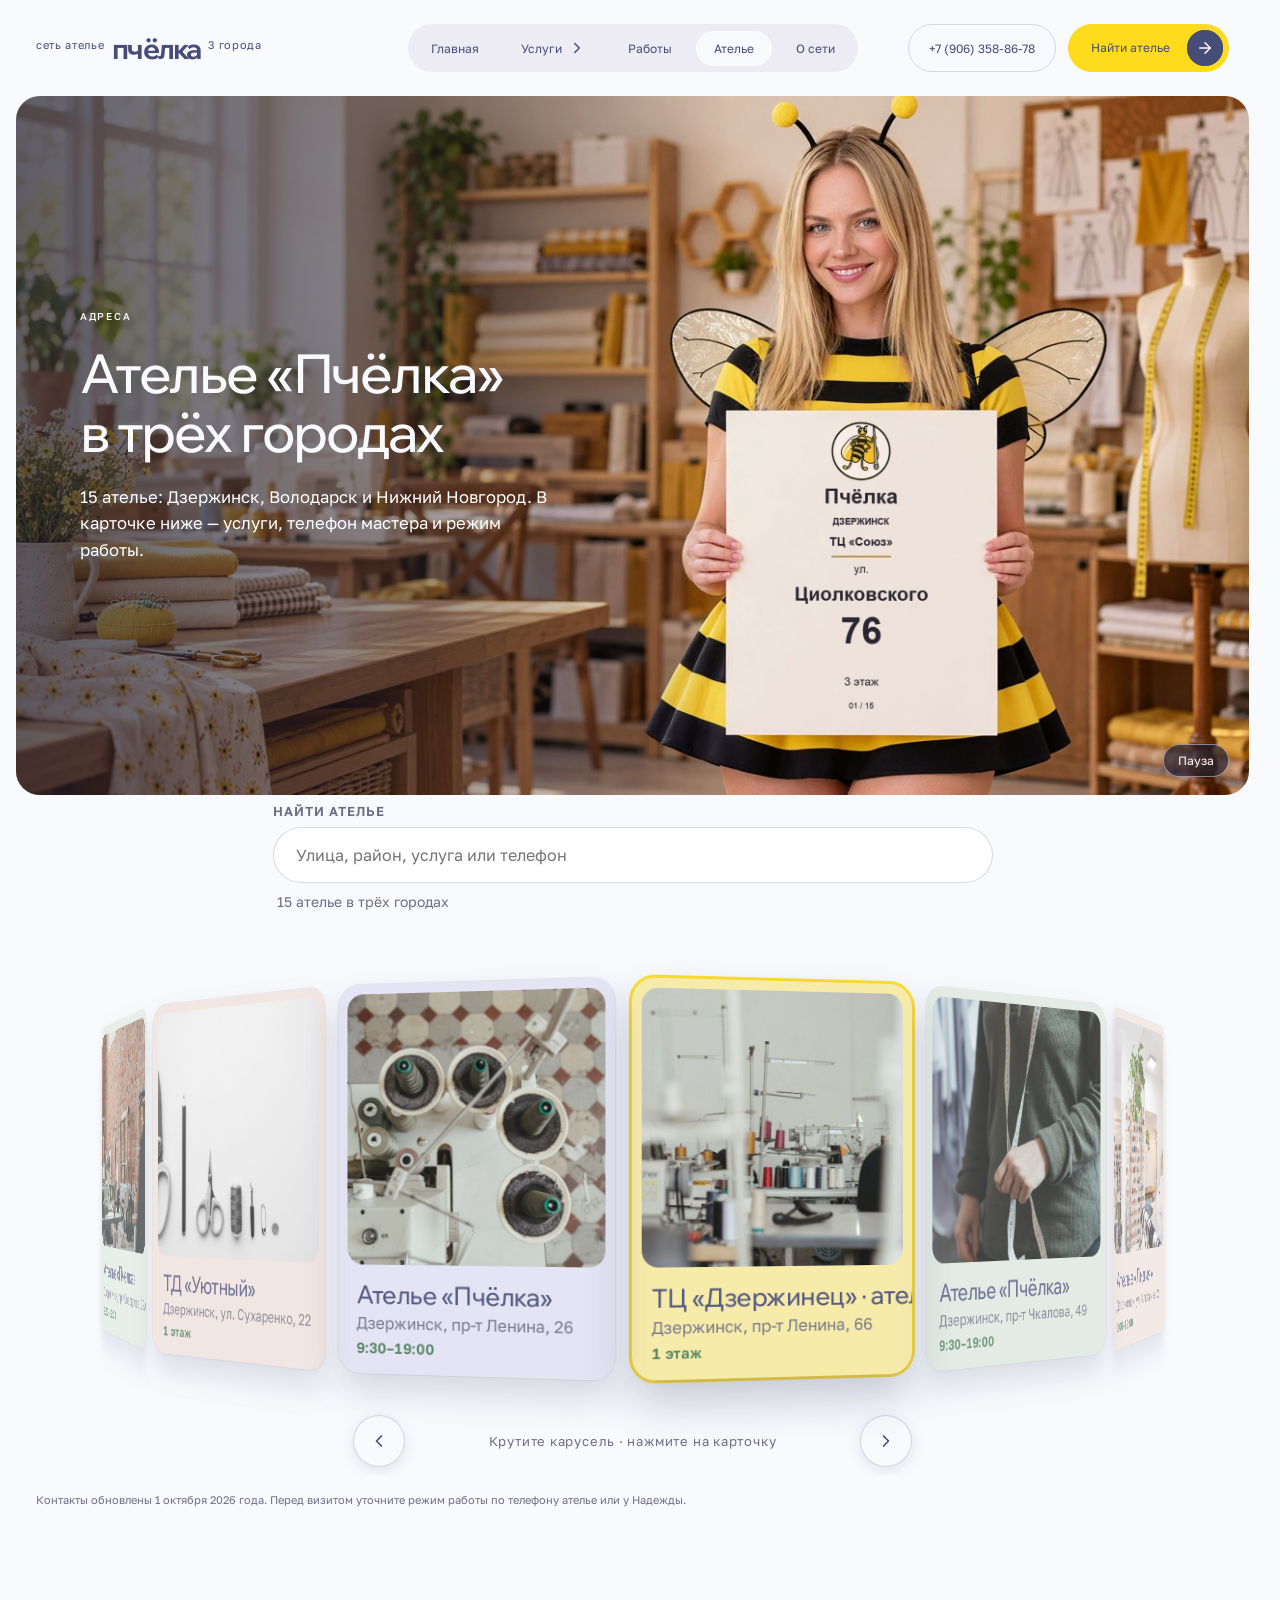
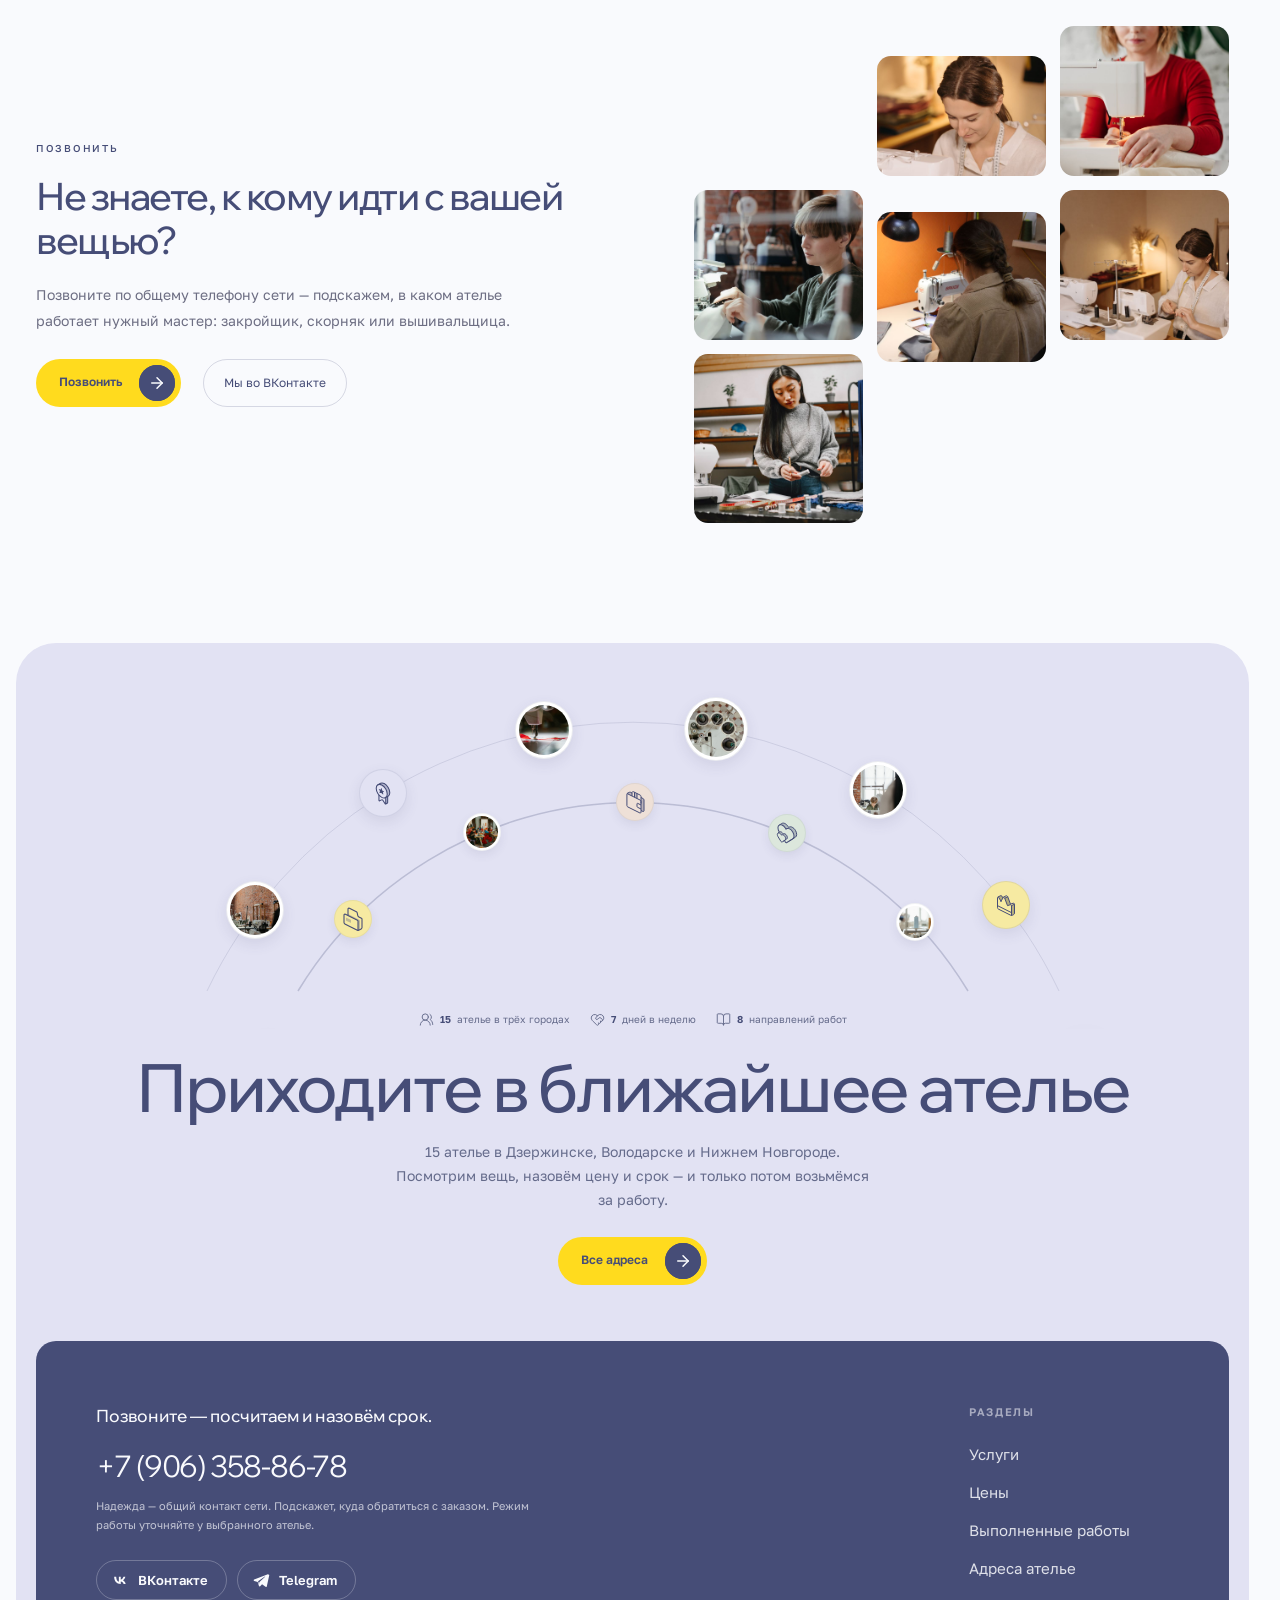
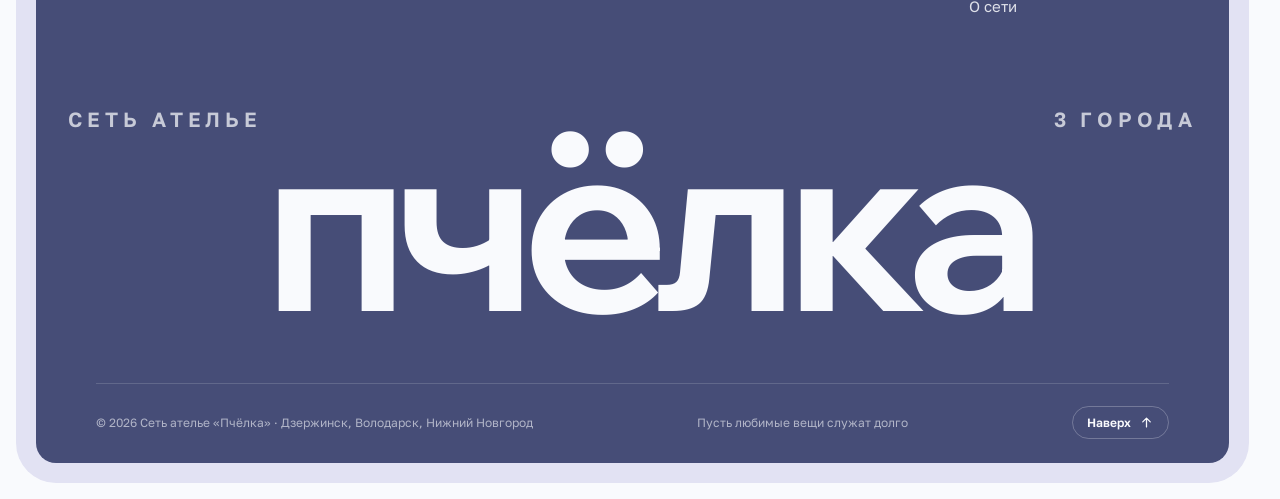
==== commit 3d490593: "Align remaining atelier counts and directory numbering" ====
--- a/ateleye.html
+++ b/ateleye.html
@@ -1,5 +1,5 @@
 <!DOCTYPE html><html lang="ru"><head>
-<meta name="robots" content="noindex, nofollow"/><meta charset="utf-8"/><meta name="viewport" content="width=device-width, initial-scale=1"/><link rel="preconnect" href="https://fonts.googleapis.com"/><link rel="preconnect" href="https://fonts.gstatic.com" crossorigin/><link rel="stylesheet" href="https://fonts.googleapis.com/css2?family=Golos+Text:wght@400..900&family=Wix+Madefor+Display:wght@400..800&display=swap"/><link rel="stylesheet" href="assets/styles.css?v=cg-desk"/><link rel="icon" href="assets/img/logo-mark.png" type="image/png"/><title>Адреса ателье «Пчёлка» в Дзержинске, Володарске и Нижнем Новгороде</title><meta name="description" content="Все адреса сети ателье «Пчёлка» в Дзержинске: торговые центры «Союз», «Галактика», «Юбилейный», «Лидия», «Меркурий», «Волга», «Дзержинец», проспект Ленина, улица Клюквина. Телефоны и режим работы."/><link rel="stylesheet" href="assets/fixes.css?v=23"/><link rel="stylesheet" href="assets/navigation.css?v=1"/><link rel="stylesheet" href="assets/atelier.css?v=bee1"/><link rel="stylesheet" href="assets/content-update.css?v=3"/></head><body><div class="coaches-page"><header class="site-header"><a class="logo" aria-label="Ателье «Пчёлка» — на главную" href="index.html"><span class="logo-dot">сеть ателье</span>пчёлка<span class="logo-dot">3 города</span></a><nav class="site-header-menu " aria-label="Главное меню"><div class="site-menu-row"><a href="index.html">Главная</a><button class="site-more-toggle" type="button" aria-expanded="false" aria-controls="site-more-pages">Услуги<svg xmlns="http://www.w3.org/2000/svg" width="18" height="18" viewBox="0 0 24 24" fill="none" stroke="currentColor" stroke-width="2" stroke-linecap="round" stroke-linejoin="round" class="lucide lucide-chevron-right accordion-chevron" aria-hidden="true"><path d="m9 18 6-6-6-6"></path></svg></button><a href="raboty.html">Работы</a><a aria-current="page" href="ateleye.html">Ателье</a><a href="o-nas.html">О сети</a></div><div class="site-more-pages" id="site-more-pages" hidden><a href="uslugi.html">Все услуги</a><a href="uslugi/remont.html">Ремонт и подгонка одежды</a><a href="uslugi/poshiv.html">Пошив одежды на заказ</a><a href="uslugi/meh-kozha.html">Мех и кожа</a><a href="uslugi/spec.html">Нестандартные заказы и фурнитура</a><a href="uslugi/vyshivka.html">Машинная вышивка</a><a href="uslugi/pechat.html">Печать на одежде и мерч</a><a href="uslugi/shtory.html">Шторы и домашний текстиль</a><a href="uslugi/bele.html">Нижнее бельё на заказ</a></div></nav><div class="site-header-actions"><a class="site-sign-in" href="tel:+79063588678">+7 (906) 358-86-78</a><a href="ateleye.html" class="arrow-fill-button  "><span class="arrow-fill-surface" aria-hidden="true"></span><span class="arrow-fill-content">Найти ателье</span><span class="arrow-fill-icon" aria-hidden="true"><svg xmlns="http://www.w3.org/2000/svg" width="18" height="18" viewBox="0 0 24 24" fill="none" stroke="currentColor" stroke-width="2" stroke-linecap="round" stroke-linejoin="round" class="lucide lucide-arrow-right arrow-out" aria-hidden="true"><path d="M5 12h14"></path><path d="m12 5 7 7-7 7"></path></svg><svg xmlns="http://www.w3.org/2000/svg" width="18" height="18" viewBox="0 0 24 24" fill="none" stroke="currentColor" stroke-width="2" stroke-linecap="round" stroke-linejoin="round" class="lucide lucide-arrow-right arrow-in" aria-hidden="true"><path d="M5 12h14"></path><path d="m12 5 7 7-7 7"></path></svg></span></a></div></header><main><section class="coaches-hero coaches-hero-film atelier-bee-hero"><video class="service-hero-video" autoplay muted loop playsinline preload="metadata" poster="assets/img/addresses-bee-15-poster.jpg?v=1" aria-label="Девушка в костюме пчёлки по очереди показывает карточки 15 ателье"><source src="assets/img/addresses-bee-15.mp4?v=1" type="video/mp4"/></video><div class="atelier-hero-copy"><div class="eyebrow">АДРЕСА</div><h1>Ателье «Пчёлка»<br/>в трёх городах</h1><p>15 ателье: Дзержинск, Володарск и Нижний Новгород. В карточке ниже — услуги, телефон мастера и режим работы.</p></div><button class="atelier-video-toggle" type="button" aria-label="Приостановить видео">Пауза</button></section><section class="coaches-directory"><form class="addr-search" role="search"><label class="addr-search-label" for="addr-q">Найти ателье</label><input id="addr-q" class="addr-search-input" type="search" placeholder="Улица, район, услуга или телефон" autocomplete="off" enterkeyhint="search"/><p class="addr-search-meta" aria-live="polite"></p><ul class="addr-search-list" hidden></ul></form><div class="orbit" data-count="15"><div class="orbit-core" aria-hidden="true"><span></span><span></span><img src="assets/img/logo-mark.png" alt=""/></div><div class="orbit-ring" aria-hidden="true"></div><div class="orbit-node" data-i="0" data-related="" style="--glow:60px"><button type="button" class="orbit-dot" aria-expanded="false" aria-controls="orbit-card-0"><span class="orbit-thumb" aria-hidden="true"><img src="assets/stock/atelier-3.jpg" alt="" loading="lazy"/></span><span class="orbit-num">01</span><span class="orbit-label">ТЦ «Союз»</span><span class="orbit-short" aria-hidden="true">Дзержинск</span></button><article class="orbit-card" id="orbit-card-0" hidden><img src="assets/stock/atelier-3.jpg" alt="" loading="lazy"/><div class="orbit-card-body"><div class="orbit-card-top"><span class="orbit-badge">3 этаж</span><span class="orbit-hours">9:30–19:00</span></div><h2>ТЦ «Союз»</h2><p class="orbit-address">Дзержинск, ул. Циолковского, 76</p><p class="orbit-about">Пошив сценической одежды, ремонт и пошив из любой ткани и трикотажа, нестандартные изделия, постельное бельё.</p><ul class="orbit-tags"><li>Пошив</li><li>Ремонт</li></ul><div class="orbit-actions"><a href="tel:+79202948539">+7 (920) 294-85-39</a><a href="tel:+79063588678">Надежда: +7 (906) 358-86-78</a><a href="https://yandex.ru/maps/?text=%D0%94%D0%B7%D0%B5%D1%80%D0%B6%D0%B8%D0%BD%D1%81%D0%BA%2C%20%D1%83%D0%BB.%20%D0%A6%D0%B8%D0%BE%D0%BB%D0%BA%D0%BE%D0%B2%D1%81%D0%BA%D0%BE%D0%B3%D0%BE%2C%2076%2C%20%D0%A2%D0%A6%20%C2%AB%D0%A1%D0%BE%D1%8E%D0%B7%C2%BB" target="_blank" rel="noopener">Маршрут</a></div></div></article></div><div class="orbit-node" data-i="1" data-related="" style="--glow:60px"><button type="button" class="orbit-dot" aria-expanded="false" aria-controls="orbit-card-1"><span class="orbit-thumb" aria-hidden="true"><img src="assets/stock/atelier-6.jpg" alt="" loading="lazy"/></span><span class="orbit-num">02</span><span class="orbit-label">ТД «Меркурий»</span><span class="orbit-short" aria-hidden="true">Дзержинск</span></button><article class="orbit-card" id="orbit-card-1" hidden><img src="assets/stock/atelier-6.jpg" alt="" loading="lazy"/><div class="orbit-card-body"><div class="orbit-card-top"><span class="orbit-badge">1 этаж</span><span class="orbit-hours">9:30–19:00</span></div><h2>ТД «Меркурий»</h2><p class="orbit-address">Дзержинск, ул. Циолковского, 76</p><p class="orbit-about">Ремонт и пошив одежды из кожи, меха и трикотажа.</p><ul class="orbit-tags"><li>Мех и кожа</li><li>Пошив</li><li>Ремонт</li></ul><div class="orbit-actions"><a href="tel:+79202948539">+7 (920) 294-85-39</a><a href="tel:+79063588678">Надежда: +7 (906) 358-86-78</a><a href="https://yandex.ru/maps/?text=%D0%94%D0%B7%D0%B5%D1%80%D0%B6%D0%B8%D0%BD%D1%81%D0%BA%2C%20%D1%83%D0%BB.%20%D0%A6%D0%B8%D0%BE%D0%BB%D0%BA%D0%BE%D0%B2%D1%81%D0%BA%D0%BE%D0%B3%D0%BE%2C%2076%2C%20%D0%A2%D0%94%20%C2%AB%D0%9C%D0%B5%D1%80%D0%BA%D1%83%D1%80%D0%B8%D0%B9%C2%BB" target="_blank" rel="noopener">Маршрут</a></div></div></article></div><div class="orbit-node" data-i="2" data-related="" style="--glow:60px"><button type="button" class="orbit-dot" aria-expanded="false" aria-controls="orbit-card-2"><span class="orbit-thumb" aria-hidden="true"><img src="assets/stock/atelier-7.jpg" alt="" loading="lazy"/></span><span class="orbit-num">03</span><span class="orbit-label">Ателье «Пчёлка»</span><span class="orbit-short" aria-hidden="true">Дзержинск</span></button><article class="orbit-card" id="orbit-card-2" hidden><img src="assets/stock/atelier-7.jpg" alt="" loading="lazy"/><div class="orbit-card-body"><div class="orbit-card-top"><span class="orbit-badge">Дзержинск</span><span class="orbit-hours">9:30–19:00</span></div><h2>Ателье «Пчёлка»</h2><p class="orbit-address">Дзержинск, пр-т Свердлова, 72А</p><p class="orbit-about">Ремонт одежды, ремонт сумок, пошив на заказ.</p><ul class="orbit-tags"><li>Ремонт</li><li>Пошив</li></ul><div class="orbit-actions"><a href="tel:+79648367071">+7 (964) 836-70-71</a><a href="tel:+79063588678">Надежда: +7 (906) 358-86-78</a><a href="https://yandex.ru/maps/?text=%D0%94%D0%B7%D0%B5%D1%80%D0%B6%D0%B8%D0%BD%D1%81%D0%BA%2C%20%D0%BF%D1%80-%D1%82%20%D0%A1%D0%B2%D0%B5%D1%80%D0%B4%D0%BB%D0%BE%D0%B2%D0%B0%2C%2072%D0%90%2C%20%D0%90%D1%82%D0%B5%D0%BB%D1%8C%D0%B5%20%C2%AB%D0%9F%D1%87%D1%91%D0%BB%D0%BA%D0%B0%C2%BB" target="_blank" rel="noopener">Маршрут</a></div></div></article></div><div class="orbit-node" data-i="3" data-related="" style="--glow:60px"><button type="button" class="orbit-dot" aria-expanded="false" aria-controls="orbit-card-3"><span class="orbit-thumb" aria-hidden="true"><img src="assets/stock/atelier-9.jpg" alt="" loading="lazy"/></span><span class="orbit-num">04</span><span class="orbit-label">ТД «Уютный»</span><span class="orbit-short" aria-hidden="true">Дзержинск</span></button><article class="orbit-card" id="orbit-card-3" hidden><img src="assets/stock/atelier-9.jpg" alt="" loading="lazy"/><div class="orbit-card-body"><div class="orbit-card-top"><span class="orbit-badge">1 этаж</span><span class="orbit-hours">9:30–19:00</span></div><h2>ТД «Уютный»</h2><p class="orbit-address">Дзержинск, ул. Сухаренко, 22</p><p class="orbit-about">Ремонт одежды и продажа швейной фурнитуры.</p><ul class="orbit-tags"><li>Ремонт</li><li>Фурнитура</li></ul><div class="orbit-actions"><a href="tel:+79200437833">+7 (920) 043-78-33</a><a href="tel:+79063588678">Надежда: +7 (906) 358-86-78</a><a href="https://yandex.ru/maps/?text=%D0%94%D0%B7%D0%B5%D1%80%D0%B6%D0%B8%D0%BD%D1%81%D0%BA%2C%20%D1%83%D0%BB.%20%D0%A1%D1%83%D1%85%D0%B0%D1%80%D0%B5%D0%BD%D0%BA%D0%BE%2C%2022%2C%20%D0%A2%D0%94%20%C2%AB%D0%A3%D1%8E%D1%82%D0%BD%D1%8B%D0%B9%C2%BB" target="_blank" rel="noopener">Маршрут</a></div></div></article></div><div class="orbit-node" data-i="4" data-related="" style="--glow:60px"><button type="button" class="orbit-dot" aria-expanded="false" aria-controls="orbit-card-4"><span class="orbit-thumb" aria-hidden="true"><img src="assets/stock/atelier-4.jpg" alt="" loading="lazy"/></span><span class="orbit-num">05</span><span class="orbit-label">Ателье «Пчёлка»</span><span class="orbit-short" aria-hidden="true">Дзержинск</span></button><article class="orbit-card" id="orbit-card-4" hidden><img src="assets/stock/atelier-4.jpg" alt="" loading="lazy"/><div class="orbit-card-body"><div class="orbit-card-top"><span class="orbit-badge">Дзержинск</span><span class="orbit-hours">9:30–19:00</span></div><h2>Ателье «Пчёлка»</h2><p class="orbit-address">Дзержинск, пр-т Ленина, 26</p><p class="orbit-about">Работает закройщик и скорняк: пошив и перешив шуб, дублёнок и пальто, ремонт трикотажа, подгибка джинсов, ремонт потёртостей, шторы, сценическая одежда, вышивка.</p><ul class="orbit-tags"><li>Пошив</li><li>Мех и кожа</li><li>Вышивка</li><li>Шторы</li><li>Ремонт</li></ul><div class="orbit-actions"><a href="tel:+79092992110">+7 (909) 299-21-10</a><a href="tel:+79063588678">Надежда: +7 (906) 358-86-78</a><a href="https://yandex.ru/maps/?text=%D0%94%D0%B7%D0%B5%D1%80%D0%B6%D0%B8%D0%BD%D1%81%D0%BA%2C%20%D0%BF%D1%80-%D1%82%20%D0%9B%D0%B5%D0%BD%D0%B8%D0%BD%D0%B0%2C%2026%2C%20%D0%90%D1%82%D0%B5%D0%BB%D1%8C%D0%B5%20%C2%AB%D0%9F%D1%87%D1%91%D0%BB%D0%BA%D0%B0%C2%BB" target="_blank" rel="noopener">Маршрут</a></div></div></article></div><div class="orbit-node" data-i="5" data-related="" style="--glow:60px"><button type="button" class="orbit-dot" aria-expanded="false" aria-controls="orbit-card-5"><span class="orbit-thumb" aria-hidden="true"><img src="assets/stock/atelier-1.jpg" alt="" loading="lazy"/></span><span class="orbit-num">06</span><span class="orbit-label">ТЦ «Дзержинец» · ателье «Пчёлка»</span><span class="orbit-short" aria-hidden="true">Дзержинск</span></button><article class="orbit-card" id="orbit-card-5" hidden><img src="assets/stock/atelier-1.jpg" alt="" loading="lazy"/><div class="orbit-card-body"><div class="orbit-card-top"><span class="orbit-badge">1 этаж</span><span class="orbit-hours">9:30–19:00</span></div><h2>ТЦ «Дзержинец» · ателье «Пчёлка»</h2><p class="orbit-address">Дзержинск, пр-т Ленина, 66</p><p class="orbit-about">Ремонт и пошив одежды, срочный ремонт, замена молний — молнии в наличии, ремонт шуб и кожаных курток.</p><ul class="orbit-tags"><li>Ремонт</li><li>Пошив</li><li>Мех и кожа</li></ul><div class="orbit-actions"><a href="tel:+79535692177">+7 (953) 569-21-77</a><a href="tel:+79063588678">Надежда: +7 (906) 358-86-78</a><a href="https://yandex.ru/maps/?text=%D0%94%D0%B7%D0%B5%D1%80%D0%B6%D0%B8%D0%BD%D1%81%D0%BA%2C%20%D0%BF%D1%80-%D1%82%20%D0%9B%D0%B5%D0%BD%D0%B8%D0%BD%D0%B0%2C%2066%2C%20%D0%A2%D0%A6%20%C2%AB%D0%94%D0%B7%D0%B5%D1%80%D0%B6%D0%B8%D0%BD%D0%B5%D1%86%C2%BB%20%C2%B7%20%D0%B0%D1%82%D0%B5%D0%BB%D1%8C%D0%B5%20%C2%AB%D0%9F%D1%87%D1%91%D0%BB%D0%BA%D0%B0%C2%BB" target="_blank" rel="noopener">Маршрут</a></div></div></article></div><div class="orbit-node" data-i="6" data-related="" style="--glow:60px"><button type="button" class="orbit-dot" aria-expanded="false" aria-controls="orbit-card-6"><span class="orbit-thumb" aria-hidden="true"><img src="assets/stock/atelier-13.jpg" alt="" loading="lazy"/></span><span class="orbit-num">07</span><span class="orbit-label">Ателье «Пчёлка»</span><span class="orbit-short" aria-hidden="true">Дзержинск</span></button><article class="orbit-card" id="orbit-card-6" hidden><img src="assets/stock/atelier-13.jpg" alt="" loading="lazy"/><div class="orbit-card-body"><div class="orbit-card-top"><span class="orbit-badge">Дзержинск</span><span class="orbit-hours">9:30–19:00</span></div><h2>Ателье «Пчёлка»</h2><p class="orbit-address">Дзержинск, пр-т Чкалова, 49</p><p class="orbit-about">Ремонт и подгонка одежды.</p><ul class="orbit-tags"><li>Ремонт</li></ul><div class="orbit-actions"><a href="tel:+79308003969">+7 (930) 800-39-69</a><a href="tel:+79063588678">Надежда: +7 (906) 358-86-78</a><a href="https://yandex.ru/maps/?text=%D0%94%D0%B7%D0%B5%D1%80%D0%B6%D0%B8%D0%BD%D1%81%D0%BA%2C%20%D0%BF%D1%80-%D1%82%20%D0%A7%D0%BA%D0%B0%D0%BB%D0%BE%D0%B2%D0%B0%2C%2049%2C%20%D0%90%D1%82%D0%B5%D0%BB%D1%8C%D0%B5%20%C2%AB%D0%9F%D1%87%D1%91%D0%BB%D0%BA%D0%B0%C2%BB" target="_blank" rel="noopener">Маршрут</a></div></div></article></div><div class="orbit-node" data-i="7" data-related="" style="--glow:60px"><button type="button" class="orbit-dot" aria-expanded="false" aria-controls="orbit-card-7"><span class="orbit-thumb" aria-hidden="true"><img src="assets/stock/atelier-8.jpg" alt="" loading="lazy"/></span><span class="orbit-num">08</span><span class="orbit-label">Ателье «Лидия»</span><span class="orbit-short" aria-hidden="true">Дзержинск</span></button><article class="orbit-card" id="orbit-card-7" hidden><img src="assets/stock/atelier-8.jpg" alt="" loading="lazy"/><div class="orbit-card-body"><div class="orbit-card-top"><span class="orbit-badge">Дзержинск</span><span class="orbit-hours">9:00–19:00</span></div><h2>Ателье «Лидия»</h2><p class="orbit-address">Дзержинск, ул. Клюквина, 2</p><p class="orbit-about">Кожа и мех, перешив шапок, покраска кожаных изделий, замена молний, подгибка брюк, подгонка по фигуре, перешив пуховиков, одежда для собак, шторы.</p><ul class="orbit-tags"><li>Мех и кожа</li><li>Ремонт</li><li>Шторы</li><li>Фурнитура</li></ul><div class="orbit-actions"><a href="tel:+79648341044">+7 (964) 834-10-44</a><a href="tel:+79063588678">Надежда: +7 (906) 358-86-78</a><a href="https://yandex.ru/maps/?text=%D0%94%D0%B7%D0%B5%D1%80%D0%B6%D0%B8%D0%BD%D1%81%D0%BA%2C%20%D1%83%D0%BB.%20%D0%9A%D0%BB%D1%8E%D0%BA%D0%B2%D0%B8%D0%BD%D0%B0%2C%202%2C%20%D0%90%D1%82%D0%B5%D0%BB%D1%8C%D0%B5%20%C2%AB%D0%9B%D0%B8%D0%B4%D0%B8%D1%8F%C2%BB" target="_blank" rel="noopener">Маршрут</a></div></div></article></div><div class="orbit-node" data-i="8" data-related="" style="--glow:60px"><button type="button" class="orbit-dot" aria-expanded="false" aria-controls="orbit-card-8"><span class="orbit-thumb" aria-hidden="true"><img src="assets/stock/atelier-2.jpg" alt="" loading="lazy"/></span><span class="orbit-num">09</span><span class="orbit-label">ТЦ «Юбилейный» · ателье «Пчёлка»</span><span class="orbit-short" aria-hidden="true">Дзержинск</span></button><article class="orbit-card" id="orbit-card-8" hidden><img src="assets/stock/atelier-2.jpg" alt="" loading="lazy"/><div class="orbit-card-body"><div class="orbit-card-top"><span class="orbit-badge">3 этаж</span><span class="orbit-hours">9:30–19:00</span></div><h2>ТЦ «Юбилейный» · ателье «Пчёлка»</h2><p class="orbit-address">Дзержинск, пр-т Чкалова, 23</p><p class="orbit-about">Ремонт и пошив одежды, сложный ремонт, установка кнопок, пошив штор, продажа женских трикотажных костюмов.</p><ul class="orbit-tags"><li>Ремонт</li><li>Пошив</li><li>Шторы</li><li>Фурнитура</li></ul><div class="orbit-actions"><a href="tel:+79082315378">+7 (908) 231-53-78</a><a href="tel:+79063588678">Надежда: +7 (906) 358-86-78</a><a href="https://yandex.ru/maps/?text=%D0%94%D0%B7%D0%B5%D1%80%D0%B6%D0%B8%D0%BD%D1%81%D0%BA%2C%20%D0%BF%D1%80-%D1%82%20%D0%A7%D0%BA%D0%B0%D0%BB%D0%BE%D0%B2%D0%B0%2C%2023%2C%20%D0%A2%D0%A6%20%C2%AB%D0%AE%D0%B1%D0%B8%D0%BB%D0%B5%D0%B9%D0%BD%D1%8B%D0%B9%C2%BB%20%C2%B7%20%D0%B0%D1%82%D0%B5%D0%BB%D1%8C%D0%B5%20%C2%AB%D0%9F%D1%87%D1%91%D0%BB%D0%BA%D0%B0%C2%BB" target="_blank" rel="noopener">Маршрут</a></div></div></article></div><div class="orbit-node" data-i="9" data-related="" style="--glow:60px"><button type="button" class="orbit-dot" aria-expanded="false" aria-controls="orbit-card-9"><span class="orbit-thumb" aria-hidden="true"><img src="assets/stock/atelier-5.jpg" alt="" loading="lazy"/></span><span class="orbit-num">10</span><span class="orbit-label">ТЦ «Лидия» · ателье «Лидия»</span><span class="orbit-short" aria-hidden="true">Дзержинск</span></button><article class="orbit-card" id="orbit-card-9" hidden><img src="assets/stock/atelier-5.jpg" alt="" loading="lazy"/><div class="orbit-card-body"><div class="orbit-card-top"><span class="orbit-badge">Цокольный этаж</span><span class="orbit-hours">9:30–19:00</span></div><h2>ТЦ «Лидия» · ателье «Лидия»</h2><p class="orbit-address">Дзержинск, ул. Гайдара, 59Е</p><p class="orbit-about">Трикотаж, кожа и мех — работает скорняк. Пошив и перешив шуб и дублёнок, пошив оптом, нестандартные сумки, чехлы для лодочных моторов, тенты на качели, кнопки, заклёпки, джинсовые пуговицы и люверсы, шторы и покрывала.</p><ul class="orbit-tags"><li>Мех и кожа</li><li>Фурнитура</li><li>Шторы</li><li>Пошив</li></ul><div class="orbit-actions"><a href="tel:+79063588678">Надежда: +7 (906) 358-86-78</a><a href="https://yandex.ru/maps/?text=%D0%94%D0%B7%D0%B5%D1%80%D0%B6%D0%B8%D0%BD%D1%81%D0%BA%2C%20%D1%83%D0%BB.%20%D0%93%D0%B0%D0%B9%D0%B4%D0%B0%D1%80%D0%B0%2C%2059%D0%95%2C%20%D0%A2%D0%A6%20%C2%AB%D0%9B%D0%B8%D0%B4%D0%B8%D1%8F%C2%BB%20%C2%B7%20%D0%B0%D1%82%D0%B5%D0%BB%D1%8C%D0%B5%20%C2%AB%D0%9B%D0%B8%D0%B4%D0%B8%D1%8F%C2%BB" target="_blank" rel="noopener">Маршрут</a></div></div></article></div><div class="orbit-node" data-i="10" data-related="" style="--glow:60px"><button type="button" class="orbit-dot" aria-expanded="false" aria-controls="orbit-card-10"><span class="orbit-thumb" aria-hidden="true"><img src="assets/img/logo-mark.png" alt="" loading="lazy"/></span><span class="orbit-num">11</span><span class="orbit-label">Ателье «Пчёлка»</span><span class="orbit-short" aria-hidden="true">Володарск</span></button><article class="orbit-card" id="orbit-card-10" hidden><img src="assets/img/logo-mark.png" alt="" loading="lazy"/><div class="orbit-card-body"><div class="orbit-card-top"><span class="orbit-badge">Володарск</span><span class="orbit-hours">Режим уточняйте по телефону</span></div><h2>Ателье «Пчёлка»</h2><p class="orbit-address">Володарск, ул. Суворова, 8А</p><p class="orbit-about">Надежда подскажет, какие работы принимают в этом ателье, и поможет с заказом.</p><ul class="orbit-tags"></ul><div class="orbit-actions"><a href="tel:+79601932574">+7 (960) 193-25-74</a><a href="tel:+79063588678">Надежда: +7 (906) 358-86-78</a><a href="https://yandex.ru/maps/?text=%D0%92%D0%BE%D0%BB%D0%BE%D0%B4%D0%B0%D1%80%D1%81%D0%BA%2C%20%D1%83%D0%BB.%20%D0%A1%D1%83%D0%B2%D0%BE%D1%80%D0%BE%D0%B2%D0%B0%2C%208%D0%90%2C%20%D0%90%D1%82%D0%B5%D0%BB%D1%8C%D0%B5%20%C2%AB%D0%9F%D1%87%D1%91%D0%BB%D0%BA%D0%B0%C2%BB" target="_blank" rel="noopener">Маршрут</a></div></div></article></div><div class="orbit-node" data-i="11" data-related="" style="--glow:60px"><button type="button" class="orbit-dot" aria-expanded="false" aria-controls="orbit-card-11"><span class="orbit-thumb" aria-hidden="true"><img src="assets/img/logo-mark.png" alt="" loading="lazy"/></span><span class="orbit-num">12</span><span class="orbit-label">Сормовский район</span><span class="orbit-short" aria-hidden="true">Нижний Новгород</span></button><article class="orbit-card" id="orbit-card-11" hidden><img src="assets/img/logo-mark.png" alt="" loading="lazy"/><div class="orbit-card-body"><div class="orbit-card-top"><span class="orbit-badge">Нижний Новгород</span><span class="orbit-hours">Режим уточняйте по телефону</span></div><h2>Сормовский район</h2><p class="orbit-address">Нижний Новгород, 3-е ателье</p><p class="orbit-about">3-е ателье в Сормовском районе. По вопросам заказа и проезда звоните Надежде.</p><ul class="orbit-tags"></ul><div class="orbit-actions"><a href="tel:+79063588678">Надежда: +7 (906) 358-86-78</a></div></div></article></div><div class="orbit-node" data-i="12" data-related="" style="--glow:60px"><button type="button" class="orbit-dot" aria-expanded="false" aria-controls="orbit-card-12"><span class="orbit-thumb" aria-hidden="true"><img src="assets/img/logo-mark.png" alt="" loading="lazy"/></span><span class="orbit-num">15</span><span class="orbit-label">Ателье «Пчёлка»</span><span class="orbit-short" aria-hidden="true">Нижний Новгород</span></button><article class="orbit-card" id="orbit-card-12" hidden><img src="assets/img/logo-mark.png" alt="" loading="lazy"/><div class="orbit-card-body"><div class="orbit-card-top"><span class="orbit-badge">Нижний Новгород</span><span class="orbit-hours">Режим уточняйте по телефону</span></div><h2>Ателье «Пчёлка»</h2><p class="orbit-address">Нижний Новгород, ул. Победная, 30</p><p class="orbit-about">Надежда подскажет, какие работы принимают в этом ателье, и поможет с заказом.</p><ul class="orbit-tags"></ul><div class="orbit-actions"><a href="tel:+79307053055">+7 (930) 705-30-55</a><a href="tel:+79063588678">Надежда: +7 (906) 358-86-78</a><a href="https://yandex.ru/maps/?text=%D0%9D%D0%B8%D0%B6%D0%BD%D0%B8%D0%B9%20%D0%9D%D0%BE%D0%B2%D0%B3%D0%BE%D1%80%D0%BE%D0%B4%2C%20%D1%83%D0%BB.%20%D0%9F%D0%BE%D0%B1%D0%B5%D0%B4%D0%BD%D0%B0%D1%8F%2C%2030%2C%20%D0%90%D1%82%D0%B5%D0%BB%D1%8C%D0%B5%20%C2%AB%D0%9F%D1%87%D1%91%D0%BB%D0%BA%D0%B0%C2%BB" target="_blank" rel="noopener">Маршрут</a></div></div></article></div><div class="orbit-node" data-i="13" data-related="" style="--glow:60px"><button type="button" class="orbit-dot" aria-expanded="false" aria-controls="orbit-card-13"><span class="orbit-thumb" aria-hidden="true"><img src="assets/img/logo-mark.png" alt="" loading="lazy"/></span><span class="orbit-num">14</span><span class="orbit-label">Ателье «Пчёлка»</span><span class="orbit-short" aria-hidden="true">Нижний Новгород</span></button><article class="orbit-card" id="orbit-card-13" hidden><img src="assets/img/logo-mark.png" alt="" loading="lazy"/><div class="orbit-card-body"><div class="orbit-card-top"><span class="orbit-badge">1 этаж</span><span class="orbit-hours">Режим уточняйте по телефону</span></div><h2>Ателье «Пчёлка»</h2><p class="orbit-address">Нижний Новгород, ул. Василия Иванова, 14/9</p><p class="orbit-about">Надежда подскажет, какие работы принимают в этом ателье, и поможет с заказом.</p><ul class="orbit-tags"></ul><div class="orbit-actions"><a href="tel:+79081659935">+7 (908) 165-99-35</a><a href="tel:+79063588678">Надежда: +7 (906) 358-86-78</a><a href="https://yandex.ru/maps/?text=%D0%9D%D0%B8%D0%B6%D0%BD%D0%B8%D0%B9%20%D0%9D%D0%BE%D0%B2%D0%B3%D0%BE%D1%80%D0%BE%D0%B4%2C%20%D1%83%D0%BB.%20%D0%92%D0%B0%D1%81%D0%B8%D0%BB%D0%B8%D1%8F%20%D0%98%D0%B2%D0%B0%D0%BD%D0%BE%D0%B2%D0%B0%2C%2014/9%2C%20%D0%90%D1%82%D0%B5%D0%BB%D1%8C%D0%B5%20%C2%AB%D0%9F%D1%87%D1%91%D0%BB%D0%BA%D0%B0%C2%BB" target="_blank" rel="noopener">Маршрут</a></div></div></article></div><div class="orbit-node" data-i="14" data-related="" style="--glow:60px"><button type="button" class="orbit-dot" aria-expanded="false" aria-controls="orbit-card-14"><span class="orbit-thumb" aria-hidden="true"><img src="assets/img/logo-mark.png" alt="" loading="lazy"/></span><span class="orbit-num">15</span><span class="orbit-label">Ателье в магазине «Магнит»</span><span class="orbit-short" aria-hidden="true">Нижний Новгород</span></button><article class="orbit-card" id="orbit-card-14" hidden><img src="assets/img/logo-mark.png" alt="" loading="lazy"/><div class="orbit-card-body"><div class="orbit-card-top"><span class="orbit-badge">Цокольный этаж</span><span class="orbit-hours">Режим уточняйте по телефону</span></div><h2>Ателье в магазине «Магнит»</h2><p class="orbit-address">Нижний Новгород, ул. Героев Космоса, 52</p><p class="orbit-about">Надежда подскажет, какие работы принимают в этом ателье, и поможет с заказом.</p><ul class="orbit-tags"></ul><div class="orbit-actions"><a href="tel:+79524787678">+7 (952) 478-76-78</a><a href="tel:+79063588678">Надежда: +7 (906) 358-86-78</a><a href="https://yandex.ru/maps/?text=%D0%9D%D0%B8%D0%B6%D0%BD%D0%B8%D0%B9%20%D0%9D%D0%BE%D0%B2%D0%B3%D0%BE%D1%80%D0%BE%D0%B4%2C%20%D1%83%D0%BB.%20%D0%93%D0%B5%D1%80%D0%BE%D0%B5%D0%B2%20%D0%9A%D0%BE%D1%81%D0%BC%D0%BE%D1%81%D0%B0%2C%2052%2C%20%D0%90%D1%82%D0%B5%D0%BB%D1%8C%D0%B5%20%D0%B2%20%D0%BC%D0%B0%D0%B3%D0%B0%D0%B7%D0%B8%D0%BD%D0%B5%20%C2%AB%D0%9C%D0%B0%D0%B3%D0%BD%D0%B8%D1%82%C2%BB" target="_blank" rel="noopener">Маршрут</a></div></div></article></div><p class="orbit-hint">Нажмите на точку — откроется карточка ателье</p></div><div class="cgal" aria-label="Ателье сети"><div class="cgal-scene"><div class="cgal-ring"><button type="button" class="cgal-card" data-i="0" aria-label="ТЦ «Союз», Дзержинск, ул. Циолковского, 76"><img src="assets/stock/atelier-3.jpg" alt="" loading="lazy"/><span class="cgal-num">01</span><span class="cgal-copy"><span class="cgal-name">ТЦ «Союз»</span><span class="cgal-addr">Дзержинск, ул. Циолковского, 76</span><span class="cgal-hours">3 этаж</span></span></button><button type="button" class="cgal-card" data-i="1" aria-label="ТД «Меркурий», Дзержинск, ул. Циолковского, 76"><img src="assets/stock/atelier-6.jpg" alt="" loading="lazy"/><span class="cgal-num">02</span><span class="cgal-copy"><span class="cgal-name">ТД «Меркурий»</span><span class="cgal-addr">Дзержинск, ул. Циолковского, 76</span><span class="cgal-hours">1 этаж</span></span></button><button type="button" class="cgal-card" data-i="2" aria-label="Ателье «Пчёлка», Дзержинск, пр-т Свердлова, 72А"><img src="assets/stock/atelier-7.jpg" alt="" loading="lazy"/><span class="cgal-num">03</span><span class="cgal-copy"><span class="cgal-name">Ателье «Пчёлка»</span><span class="cgal-addr">Дзержинск, пр-т Свердлова, 72А</span><span class="cgal-hours">9:30–19:00</span></span></button><button type="button" class="cgal-card" data-i="3" aria-label="ТД «Уютный», Дзержинск, ул. Сухаренко, 22"><img src="assets/stock/atelier-9.jpg" alt="" loading="lazy"/><span class="cgal-num">04</span><span class="cgal-copy"><span class="cgal-name">ТД «Уютный»</span><span class="cgal-addr">Дзержинск, ул. Сухаренко, 22</span><span class="cgal-hours">1 этаж</span></span></button><button type="button" class="cgal-card" data-i="4" aria-label="Ателье «Пчёлка», Дзержинск, пр-т Ленина, 26"><img src="assets/stock/atelier-4.jpg" alt="" loading="lazy"/><span class="cgal-num">05</span><span class="cgal-copy"><span class="cgal-name">Ателье «Пчёлка»</span><span class="cgal-addr">Дзержинск, пр-т Ленина, 26</span><span class="cgal-hours">9:30–19:00</span></span></button><button type="button" class="cgal-card" data-i="5" aria-label="ТЦ «Дзержинец» · ателье «Пчёлка», Дзержинск, пр-т Ленина, 66"><img src="assets/stock/atelier-1.jpg" alt="" loading="lazy"/><span class="cgal-num">06</span><span class="cgal-copy"><span class="cgal-name">ТЦ «Дзержинец» · ателье «Пчёлка»</span><span class="cgal-addr">Дзержинск, пр-т Ленина, 66</span><span class="cgal-hours">1 этаж</span></span></button><button type="button" class="cgal-card" data-i="6" aria-label="Ателье «Пчёлка», Дзержинск, пр-т Чкалова, 49"><img src="assets/stock/atelier-13.jpg" alt="" loading="lazy"/><span class="cgal-num">07</span><span class="cgal-copy"><span class="cgal-name">Ателье «Пчёлка»</span><span class="cgal-addr">Дзержинск, пр-т Чкалова, 49</span><span class="cgal-hours">9:30–19:00</span></span></button><button type="button" class="cgal-card" data-i="7" aria-label="Ателье «Лидия», Дзержинск, ул. Клюквина, 2"><img src="assets/stock/atelier-8.jpg" alt="" loading="lazy"/><span class="cgal-num">08</span><span class="cgal-copy"><span class="cgal-name">Ателье «Лидия»</span><span class="cgal-addr">Дзержинск, ул. Клюквина, 2</span><span class="cgal-hours">9:00–19:00</span></span></button><button type="button" class="cgal-card" data-i="8" aria-label="ТЦ «Юбилейный» · ателье «Пчёлка», Дзержинск, пр-т Чкалова, 23"><img src="assets/stock/atelier-2.jpg" alt="" loading="lazy"/><span class="cgal-num">09</span><span class="cgal-copy"><span class="cgal-name">ТЦ «Юбилейный» · ателье «Пчёлка»</span><span class="cgal-addr">Дзержинск, пр-т Чкалова, 23</span><span class="cgal-hours">3 этаж</span></span></button><button type="button" class="cgal-card" data-i="9" aria-label="ТЦ «Лидия» · ателье «Лидия», Дзержинск, ул. Гайдара, 59Е"><img src="assets/stock/atelier-5.jpg" alt="" loading="lazy"/><span class="cgal-num">10</span><span class="cgal-copy"><span class="cgal-name">ТЦ «Лидия» · ателье «Лидия»</span><span class="cgal-addr">Дзержинск, ул. Гайдара, 59Е</span><span class="cgal-hours">Цокольный этаж</span></span></button><button type="button" class="cgal-card cgal-card-brand" data-i="10" aria-label="Ателье «Пчёлка», Володарск, ул. Суворова, 8А"><img src="assets/img/logo-mark.png" alt="" loading="lazy"/><span class="cgal-num">11</span><span class="cgal-copy"><span class="cgal-name">Ателье «Пчёлка»</span><span class="cgal-addr">Володарск, ул. Суворова, 8А</span><span class="cgal-hours">Режим уточняйте по телефону</span></span></button><button type="button" class="cgal-card cgal-card-brand" data-i="11" aria-label="Сормовский район, Нижний Новгород, 3-е ателье"><img src="assets/img/logo-mark.png" alt="" loading="lazy"/><span class="cgal-num">12</span><span class="cgal-copy"><span class="cgal-name">Сормовский район</span><span class="cgal-addr">Нижний Новгород, 3-е ателье</span><span class="cgal-hours">Режим уточняйте по телефону</span></span></button><button type="button" class="cgal-card cgal-card-brand" data-i="12" aria-label="Ателье «Пчёлка», Нижний Новгород, ул. Победная, 30"><img src="assets/img/logo-mark.png" alt="" loading="lazy"/><span class="cgal-num">15</span><span class="cgal-copy"><span class="cgal-name">Ателье «Пчёлка»</span><span class="cgal-addr">Нижний Новгород, ул. Победная, 30</span><span class="cgal-hours">Режим уточняйте по телефону</span></span></button><button type="button" class="cgal-card cgal-card-brand" data-i="13" aria-label="Ателье «Пчёлка», Нижний Новгород, ул. Василия Иванова, 14/9"><img src="assets/img/logo-mark.png" alt="" loading="lazy"/><span class="cgal-num">14</span><span class="cgal-copy"><span class="cgal-name">Ателье «Пчёлка»</span><span class="cgal-addr">Нижний Новгород, ул. Василия Иванова, 14/9</span><span class="cgal-hours">1 этаж</span></span></button><button type="button" class="cgal-card cgal-card-brand" data-i="14" aria-label="Ателье в магазине «Магнит», Нижний Новгород, ул. Героев Космоса, 52"><img src="assets/img/logo-mark.png" alt="" loading="lazy"/><span class="cgal-num">15</span><span class="cgal-copy"><span class="cgal-name">Ателье в магазине «Магнит»</span><span class="cgal-addr">Нижний Новгород, ул. Героев Космоса, 52</span><span class="cgal-hours">Цокольный этаж</span></span></button></div></div><div class="cgal-bar"><button type="button" class="cgal-nav cgal-prev" aria-label="Предыдущее ателье"><svg viewBox="0 0 24 24" aria-hidden="true"><path d="M15 6l-6 6 6 6"/></svg></button><p class="cgal-hint">Крутите карусель · нажмите на карточку</p><button type="button" class="cgal-nav cgal-next" aria-label="Следующее ателье"><svg viewBox="0 0 24 24" aria-hidden="true"><path d="M9 6l6 6-6 6"/></svg></button></div><dialog class="cgal-sheet" aria-label="Ателье"><button type="button" class="cgal-close" aria-label="Закрыть"><svg viewBox="0 0 24 24" aria-hidden="true"><path d="M18 6 6 18M6 6l12 12"/></svg></button><div class="cgal-sheet-body"></div></dialog></div><p class="coaches-sample-note">Контакты обновлены 1 октября 2026 года. Перед визитом уточните режим работы по телефону ателье или у Надежды.</p></section><section class="coaches-invitation"><div><div class="eyebrow">ПОЗВОНИТЬ</div><h2>Не знаете, к кому идти с вашей вещью?</h2><p>Позвоните по общему телефону сети — подскажем, в каком ателье работает нужный мастер: закройщик, скорняк или вышивальщица.</p><div class="coaches-invitation-actions"><a href="tel:+79063588678" class="arrow-fill-button  button primary"><span class="arrow-fill-surface" aria-hidden="true"></span><span class="arrow-fill-content">Позвонить</span><span class="arrow-fill-icon" aria-hidden="true"><svg xmlns="http://www.w3.org/2000/svg" width="18" height="18" viewBox="0 0 24 24" fill="none" stroke="currentColor" stroke-width="2" stroke-linecap="round" stroke-linejoin="round" class="lucide lucide-arrow-right arrow-out" aria-hidden="true"><path d="M5 12h14"></path><path d="m12 5 7 7-7 7"></path></svg><svg xmlns="http://www.w3.org/2000/svg" width="18" height="18" viewBox="0 0 24 24" fill="none" stroke="currentColor" stroke-width="2" stroke-linecap="round" stroke-linejoin="round" class="lucide lucide-arrow-right arrow-in" aria-hidden="true"><path d="M5 12h14"></path><path d="m12 5 7 7-7 7"></path></svg></span></a><a class="coaches-membership-button" href="https://vk.com/atelepchelka">Мы во ВКонтакте</a></div></div><div class="coaches-collage"><img src="assets/stock/gallery-1.jpg" alt="" loading="lazy"/><img src="assets/stock/gallery-2.jpg" alt="" loading="lazy"/><img src="assets/stock/gallery-3.jpg" alt="" loading="lazy"/><img src="assets/stock/gallery-4.jpg" alt="" loading="lazy"/><img src="assets/stock/gallery-5.jpg" alt="" loading="lazy"/><img src="assets/stock/gallery-6.jpg" alt="" loading="lazy"/></div></section><section class="final-cta final-cta-orbit final-cta-with-footer" id="contacts">
+<meta name="robots" content="noindex, nofollow"/><meta charset="utf-8"/><meta name="viewport" content="width=device-width, initial-scale=1"/><link rel="preconnect" href="https://fonts.googleapis.com"/><link rel="preconnect" href="https://fonts.gstatic.com" crossorigin/><link rel="stylesheet" href="https://fonts.googleapis.com/css2?family=Golos+Text:wght@400..900&family=Wix+Madefor+Display:wght@400..800&display=swap"/><link rel="stylesheet" href="assets/styles.css?v=cg-desk"/><link rel="icon" href="assets/img/logo-mark.png" type="image/png"/><title>Адреса ателье «Пчёлка» в Дзержинске, Володарске и Нижнем Новгороде</title><meta name="description" content="Все 15 ателье «Пчёлка» в Дзержинске, Володарске и Нижнем Новгороде: актуальные адреса, телефоны и контакты Надежды. Сормовский район — 3-е ателье."/><link rel="stylesheet" href="assets/fixes.css?v=23"/><link rel="stylesheet" href="assets/navigation.css?v=1"/><link rel="stylesheet" href="assets/atelier.css?v=bee1"/><link rel="stylesheet" href="assets/content-update.css?v=3"/></head><body><div class="coaches-page"><header class="site-header"><a class="logo" aria-label="Ателье «Пчёлка» — на главную" href="index.html"><span class="logo-dot">сеть ателье</span>пчёлка<span class="logo-dot">3 города</span></a><nav class="site-header-menu " aria-label="Главное меню"><div class="site-menu-row"><a href="index.html">Главная</a><button class="site-more-toggle" type="button" aria-expanded="false" aria-controls="site-more-pages">Услуги<svg xmlns="http://www.w3.org/2000/svg" width="18" height="18" viewBox="0 0 24 24" fill="none" stroke="currentColor" stroke-width="2" stroke-linecap="round" stroke-linejoin="round" class="lucide lucide-chevron-right accordion-chevron" aria-hidden="true"><path d="m9 18 6-6-6-6"></path></svg></button><a href="raboty.html">Работы</a><a aria-current="page" href="ateleye.html">Ателье</a><a href="o-nas.html">О сети</a></div><div class="site-more-pages" id="site-more-pages" hidden><a href="uslugi.html">Все услуги</a><a href="uslugi/remont.html">Ремонт и подгонка одежды</a><a href="uslugi/poshiv.html">Пошив одежды на заказ</a><a href="uslugi/meh-kozha.html">Мех и кожа</a><a href="uslugi/spec.html">Нестандартные заказы и фурнитура</a><a href="uslugi/vyshivka.html">Машинная вышивка</a><a href="uslugi/pechat.html">Печать на одежде и мерч</a><a href="uslugi/shtory.html">Шторы и домашний текстиль</a><a href="uslugi/bele.html">Нижнее бельё на заказ</a></div></nav><div class="site-header-actions"><a class="site-sign-in" href="tel:+79063588678">+7 (906) 358-86-78</a><a href="ateleye.html" class="arrow-fill-button  "><span class="arrow-fill-surface" aria-hidden="true"></span><span class="arrow-fill-content">Найти ателье</span><span class="arrow-fill-icon" aria-hidden="true"><svg xmlns="http://www.w3.org/2000/svg" width="18" height="18" viewBox="0 0 24 24" fill="none" stroke="currentColor" stroke-width="2" stroke-linecap="round" stroke-linejoin="round" class="lucide lucide-arrow-right arrow-out" aria-hidden="true"><path d="M5 12h14"></path><path d="m12 5 7 7-7 7"></path></svg><svg xmlns="http://www.w3.org/2000/svg" width="18" height="18" viewBox="0 0 24 24" fill="none" stroke="currentColor" stroke-width="2" stroke-linecap="round" stroke-linejoin="round" class="lucide lucide-arrow-right arrow-in" aria-hidden="true"><path d="M5 12h14"></path><path d="m12 5 7 7-7 7"></path></svg></span></a></div></header><main><section class="coaches-hero coaches-hero-film atelier-bee-hero"><video class="service-hero-video" autoplay muted loop playsinline preload="metadata" poster="assets/img/addresses-bee-15-poster.jpg?v=1" aria-label="Девушка в костюме пчёлки по очереди показывает карточки 15 ателье"><source src="assets/img/addresses-bee-15.mp4?v=1" type="video/mp4"/></video><div class="atelier-hero-copy"><div class="eyebrow">АДРЕСА</div><h1>Ателье «Пчёлка»<br/>в трёх городах</h1><p>15 ателье: Дзержинск, Володарск и Нижний Новгород. В карточке ниже — услуги, телефон мастера и режим работы.</p></div><button class="atelier-video-toggle" type="button" aria-label="Приостановить видео">Пауза</button></section><section class="coaches-directory"><form class="addr-search" role="search"><label class="addr-search-label" for="addr-q">Найти ателье</label><input id="addr-q" class="addr-search-input" type="search" placeholder="Улица, район, услуга или телефон" autocomplete="off" enterkeyhint="search"/><p class="addr-search-meta" aria-live="polite"></p><ul class="addr-search-list" hidden></ul></form><div class="orbit" data-count="15"><div class="orbit-core" aria-hidden="true"><span></span><span></span><img src="assets/img/logo-mark.png" alt=""/></div><div class="orbit-ring" aria-hidden="true"></div><div class="orbit-node" data-i="0" data-related="" style="--glow:60px"><button type="button" class="orbit-dot" aria-expanded="false" aria-controls="orbit-card-0"><span class="orbit-thumb" aria-hidden="true"><img src="assets/stock/atelier-3.jpg" alt="" loading="lazy"/></span><span class="orbit-num">01</span><span class="orbit-label">ТЦ «Союз»</span><span class="orbit-short" aria-hidden="true">Дзержинск</span></button><article class="orbit-card" id="orbit-card-0" hidden><img src="assets/stock/atelier-3.jpg" alt="" loading="lazy"/><div class="orbit-card-body"><div class="orbit-card-top"><span class="orbit-badge">3 этаж</span><span class="orbit-hours">9:30–19:00</span></div><h2>ТЦ «Союз»</h2><p class="orbit-address">Дзержинск, ул. Циолковского, 76</p><p class="orbit-about">Пошив сценической одежды, ремонт и пошив из любой ткани и трикотажа, нестандартные изделия, постельное бельё.</p><ul class="orbit-tags"><li>Пошив</li><li>Ремонт</li></ul><div class="orbit-actions"><a href="tel:+79202948539">+7 (920) 294-85-39</a><a href="tel:+79063588678">Надежда: +7 (906) 358-86-78</a><a href="https://yandex.ru/maps/?text=%D0%94%D0%B7%D0%B5%D1%80%D0%B6%D0%B8%D0%BD%D1%81%D0%BA%2C%20%D1%83%D0%BB.%20%D0%A6%D0%B8%D0%BE%D0%BB%D0%BA%D0%BE%D0%B2%D1%81%D0%BA%D0%BE%D0%B3%D0%BE%2C%2076%2C%20%D0%A2%D0%A6%20%C2%AB%D0%A1%D0%BE%D1%8E%D0%B7%C2%BB" target="_blank" rel="noopener">Маршрут</a></div></div></article></div><div class="orbit-node" data-i="1" data-related="" style="--glow:60px"><button type="button" class="orbit-dot" aria-expanded="false" aria-controls="orbit-card-1"><span class="orbit-thumb" aria-hidden="true"><img src="assets/stock/atelier-6.jpg" alt="" loading="lazy"/></span><span class="orbit-num">02</span><span class="orbit-label">ТД «Меркурий»</span><span class="orbit-short" aria-hidden="true">Дзержинск</span></button><article class="orbit-card" id="orbit-card-1" hidden><img src="assets/stock/atelier-6.jpg" alt="" loading="lazy"/><div class="orbit-card-body"><div class="orbit-card-top"><span class="orbit-badge">1 этаж</span><span class="orbit-hours">9:30–19:00</span></div><h2>ТД «Меркурий»</h2><p class="orbit-address">Дзержинск, ул. Циолковского, 76</p><p class="orbit-about">Ремонт и пошив одежды из кожи, меха и трикотажа.</p><ul class="orbit-tags"><li>Мех и кожа</li><li>Пошив</li><li>Ремонт</li></ul><div class="orbit-actions"><a href="tel:+79202948539">+7 (920) 294-85-39</a><a href="tel:+79063588678">Надежда: +7 (906) 358-86-78</a><a href="https://yandex.ru/maps/?text=%D0%94%D0%B7%D0%B5%D1%80%D0%B6%D0%B8%D0%BD%D1%81%D0%BA%2C%20%D1%83%D0%BB.%20%D0%A6%D0%B8%D0%BE%D0%BB%D0%BA%D0%BE%D0%B2%D1%81%D0%BA%D0%BE%D0%B3%D0%BE%2C%2076%2C%20%D0%A2%D0%94%20%C2%AB%D0%9C%D0%B5%D1%80%D0%BA%D1%83%D1%80%D0%B8%D0%B9%C2%BB" target="_blank" rel="noopener">Маршрут</a></div></div></article></div><div class="orbit-node" data-i="2" data-related="" style="--glow:60px"><button type="button" class="orbit-dot" aria-expanded="false" aria-controls="orbit-card-2"><span class="orbit-thumb" aria-hidden="true"><img src="assets/stock/atelier-7.jpg" alt="" loading="lazy"/></span><span class="orbit-num">03</span><span class="orbit-label">Ателье «Пчёлка»</span><span class="orbit-short" aria-hidden="true">Дзержинск</span></button><article class="orbit-card" id="orbit-card-2" hidden><img src="assets/stock/atelier-7.jpg" alt="" loading="lazy"/><div class="orbit-card-body"><div class="orbit-card-top"><span class="orbit-badge">Дзержинск</span><span class="orbit-hours">9:30–19:00</span></div><h2>Ателье «Пчёлка»</h2><p class="orbit-address">Дзержинск, пр-т Свердлова, 72А</p><p class="orbit-about">Ремонт одежды, ремонт сумок, пошив на заказ.</p><ul class="orbit-tags"><li>Ремонт</li><li>Пошив</li></ul><div class="orbit-actions"><a href="tel:+79648367071">+7 (964) 836-70-71</a><a href="tel:+79063588678">Надежда: +7 (906) 358-86-78</a><a href="https://yandex.ru/maps/?text=%D0%94%D0%B7%D0%B5%D1%80%D0%B6%D0%B8%D0%BD%D1%81%D0%BA%2C%20%D0%BF%D1%80-%D1%82%20%D0%A1%D0%B2%D0%B5%D1%80%D0%B4%D0%BB%D0%BE%D0%B2%D0%B0%2C%2072%D0%90%2C%20%D0%90%D1%82%D0%B5%D0%BB%D1%8C%D0%B5%20%C2%AB%D0%9F%D1%87%D1%91%D0%BB%D0%BA%D0%B0%C2%BB" target="_blank" rel="noopener">Маршрут</a></div></div></article></div><div class="orbit-node" data-i="3" data-related="" style="--glow:60px"><button type="button" class="orbit-dot" aria-expanded="false" aria-controls="orbit-card-3"><span class="orbit-thumb" aria-hidden="true"><img src="assets/stock/atelier-9.jpg" alt="" loading="lazy"/></span><span class="orbit-num">04</span><span class="orbit-label">ТД «Уютный»</span><span class="orbit-short" aria-hidden="true">Дзержинск</span></button><article class="orbit-card" id="orbit-card-3" hidden><img src="assets/stock/atelier-9.jpg" alt="" loading="lazy"/><div class="orbit-card-body"><div class="orbit-card-top"><span class="orbit-badge">1 этаж</span><span class="orbit-hours">9:30–19:00</span></div><h2>ТД «Уютный»</h2><p class="orbit-address">Дзержинск, ул. Сухаренко, 22</p><p class="orbit-about">Ремонт одежды и продажа швейной фурнитуры.</p><ul class="orbit-tags"><li>Ремонт</li><li>Фурнитура</li></ul><div class="orbit-actions"><a href="tel:+79200437833">+7 (920) 043-78-33</a><a href="tel:+79063588678">Надежда: +7 (906) 358-86-78</a><a href="https://yandex.ru/maps/?text=%D0%94%D0%B7%D0%B5%D1%80%D0%B6%D0%B8%D0%BD%D1%81%D0%BA%2C%20%D1%83%D0%BB.%20%D0%A1%D1%83%D1%85%D0%B0%D1%80%D0%B5%D0%BD%D0%BA%D0%BE%2C%2022%2C%20%D0%A2%D0%94%20%C2%AB%D0%A3%D1%8E%D1%82%D0%BD%D1%8B%D0%B9%C2%BB" target="_blank" rel="noopener">Маршрут</a></div></div></article></div><div class="orbit-node" data-i="4" data-related="" style="--glow:60px"><button type="button" class="orbit-dot" aria-expanded="false" aria-controls="orbit-card-4"><span class="orbit-thumb" aria-hidden="true"><img src="assets/stock/atelier-4.jpg" alt="" loading="lazy"/></span><span class="orbit-num">05</span><span class="orbit-label">Ателье «Пчёлка»</span><span class="orbit-short" aria-hidden="true">Дзержинск</span></button><article class="orbit-card" id="orbit-card-4" hidden><img src="assets/stock/atelier-4.jpg" alt="" loading="lazy"/><div class="orbit-card-body"><div class="orbit-card-top"><span class="orbit-badge">Дзержинск</span><span class="orbit-hours">9:30–19:00</span></div><h2>Ателье «Пчёлка»</h2><p class="orbit-address">Дзержинск, пр-т Ленина, 26</p><p class="orbit-about">Работает закройщик и скорняк: пошив и перешив шуб, дублёнок и пальто, ремонт трикотажа, подгибка джинсов, ремонт потёртостей, шторы, сценическая одежда, вышивка.</p><ul class="orbit-tags"><li>Пошив</li><li>Мех и кожа</li><li>Вышивка</li><li>Шторы</li><li>Ремонт</li></ul><div class="orbit-actions"><a href="tel:+79092992110">+7 (909) 299-21-10</a><a href="tel:+79063588678">Надежда: +7 (906) 358-86-78</a><a href="https://yandex.ru/maps/?text=%D0%94%D0%B7%D0%B5%D1%80%D0%B6%D0%B8%D0%BD%D1%81%D0%BA%2C%20%D0%BF%D1%80-%D1%82%20%D0%9B%D0%B5%D0%BD%D0%B8%D0%BD%D0%B0%2C%2026%2C%20%D0%90%D1%82%D0%B5%D0%BB%D1%8C%D0%B5%20%C2%AB%D0%9F%D1%87%D1%91%D0%BB%D0%BA%D0%B0%C2%BB" target="_blank" rel="noopener">Маршрут</a></div></div></article></div><div class="orbit-node" data-i="5" data-related="" style="--glow:60px"><button type="button" class="orbit-dot" aria-expanded="false" aria-controls="orbit-card-5"><span class="orbit-thumb" aria-hidden="true"><img src="assets/stock/atelier-1.jpg" alt="" loading="lazy"/></span><span class="orbit-num">06</span><span class="orbit-label">ТЦ «Дзержинец» · ателье «Пчёлка»</span><span class="orbit-short" aria-hidden="true">Дзержинск</span></button><article class="orbit-card" id="orbit-card-5" hidden><img src="assets/stock/atelier-1.jpg" alt="" loading="lazy"/><div class="orbit-card-body"><div class="orbit-card-top"><span class="orbit-badge">1 этаж</span><span class="orbit-hours">9:30–19:00</span></div><h2>ТЦ «Дзержинец» · ателье «Пчёлка»</h2><p class="orbit-address">Дзержинск, пр-т Ленина, 66</p><p class="orbit-about">Ремонт и пошив одежды, срочный ремонт, замена молний — молнии в наличии, ремонт шуб и кожаных курток.</p><ul class="orbit-tags"><li>Ремонт</li><li>Пошив</li><li>Мех и кожа</li></ul><div class="orbit-actions"><a href="tel:+79535692177">+7 (953) 569-21-77</a><a href="tel:+79063588678">Надежда: +7 (906) 358-86-78</a><a href="https://yandex.ru/maps/?text=%D0%94%D0%B7%D0%B5%D1%80%D0%B6%D0%B8%D0%BD%D1%81%D0%BA%2C%20%D0%BF%D1%80-%D1%82%20%D0%9B%D0%B5%D0%BD%D0%B8%D0%BD%D0%B0%2C%2066%2C%20%D0%A2%D0%A6%20%C2%AB%D0%94%D0%B7%D0%B5%D1%80%D0%B6%D0%B8%D0%BD%D0%B5%D1%86%C2%BB%20%C2%B7%20%D0%B0%D1%82%D0%B5%D0%BB%D1%8C%D0%B5%20%C2%AB%D0%9F%D1%87%D1%91%D0%BB%D0%BA%D0%B0%C2%BB" target="_blank" rel="noopener">Маршрут</a></div></div></article></div><div class="orbit-node" data-i="6" data-related="" style="--glow:60px"><button type="button" class="orbit-dot" aria-expanded="false" aria-controls="orbit-card-6"><span class="orbit-thumb" aria-hidden="true"><img src="assets/stock/atelier-13.jpg" alt="" loading="lazy"/></span><span class="orbit-num">07</span><span class="orbit-label">Ателье «Пчёлка»</span><span class="orbit-short" aria-hidden="true">Дзержинск</span></button><article class="orbit-card" id="orbit-card-6" hidden><img src="assets/stock/atelier-13.jpg" alt="" loading="lazy"/><div class="orbit-card-body"><div class="orbit-card-top"><span class="orbit-badge">Дзержинск</span><span class="orbit-hours">9:30–19:00</span></div><h2>Ателье «Пчёлка»</h2><p class="orbit-address">Дзержинск, пр-т Чкалова, 49</p><p class="orbit-about">Ремонт и подгонка одежды.</p><ul class="orbit-tags"><li>Ремонт</li></ul><div class="orbit-actions"><a href="tel:+79308003969">+7 (930) 800-39-69</a><a href="tel:+79063588678">Надежда: +7 (906) 358-86-78</a><a href="https://yandex.ru/maps/?text=%D0%94%D0%B7%D0%B5%D1%80%D0%B6%D0%B8%D0%BD%D1%81%D0%BA%2C%20%D0%BF%D1%80-%D1%82%20%D0%A7%D0%BA%D0%B0%D0%BB%D0%BE%D0%B2%D0%B0%2C%2049%2C%20%D0%90%D1%82%D0%B5%D0%BB%D1%8C%D0%B5%20%C2%AB%D0%9F%D1%87%D1%91%D0%BB%D0%BA%D0%B0%C2%BB" target="_blank" rel="noopener">Маршрут</a></div></div></article></div><div class="orbit-node" data-i="7" data-related="" style="--glow:60px"><button type="button" class="orbit-dot" aria-expanded="false" aria-controls="orbit-card-7"><span class="orbit-thumb" aria-hidden="true"><img src="assets/stock/atelier-8.jpg" alt="" loading="lazy"/></span><span class="orbit-num">08</span><span class="orbit-label">Ателье «Лидия»</span><span class="orbit-short" aria-hidden="true">Дзержинск</span></button><article class="orbit-card" id="orbit-card-7" hidden><img src="assets/stock/atelier-8.jpg" alt="" loading="lazy"/><div class="orbit-card-body"><div class="orbit-card-top"><span class="orbit-badge">Дзержинск</span><span class="orbit-hours">9:00–19:00</span></div><h2>Ателье «Лидия»</h2><p class="orbit-address">Дзержинск, ул. Клюквина, 2</p><p class="orbit-about">Кожа и мех, перешив шапок, покраска кожаных изделий, замена молний, подгибка брюк, подгонка по фигуре, перешив пуховиков, одежда для собак, шторы.</p><ul class="orbit-tags"><li>Мех и кожа</li><li>Ремонт</li><li>Шторы</li><li>Фурнитура</li></ul><div class="orbit-actions"><a href="tel:+79648341044">+7 (964) 834-10-44</a><a href="tel:+79063588678">Надежда: +7 (906) 358-86-78</a><a href="https://yandex.ru/maps/?text=%D0%94%D0%B7%D0%B5%D1%80%D0%B6%D0%B8%D0%BD%D1%81%D0%BA%2C%20%D1%83%D0%BB.%20%D0%9A%D0%BB%D1%8E%D0%BA%D0%B2%D0%B8%D0%BD%D0%B0%2C%202%2C%20%D0%90%D1%82%D0%B5%D0%BB%D1%8C%D0%B5%20%C2%AB%D0%9B%D0%B8%D0%B4%D0%B8%D1%8F%C2%BB" target="_blank" rel="noopener">Маршрут</a></div></div></article></div><div class="orbit-node" data-i="8" data-related="" style="--glow:60px"><button type="button" class="orbit-dot" aria-expanded="false" aria-controls="orbit-card-8"><span class="orbit-thumb" aria-hidden="true"><img src="assets/stock/atelier-2.jpg" alt="" loading="lazy"/></span><span class="orbit-num">09</span><span class="orbit-label">ТЦ «Юбилейный» · ателье «Пчёлка»</span><span class="orbit-short" aria-hidden="true">Дзержинск</span></button><article class="orbit-card" id="orbit-card-8" hidden><img src="assets/stock/atelier-2.jpg" alt="" loading="lazy"/><div class="orbit-card-body"><div class="orbit-card-top"><span class="orbit-badge">3 этаж</span><span class="orbit-hours">9:30–19:00</span></div><h2>ТЦ «Юбилейный» · ателье «Пчёлка»</h2><p class="orbit-address">Дзержинск, пр-т Чкалова, 23</p><p class="orbit-about">Ремонт и пошив одежды, сложный ремонт, установка кнопок, пошив штор, продажа женских трикотажных костюмов.</p><ul class="orbit-tags"><li>Ремонт</li><li>Пошив</li><li>Шторы</li><li>Фурнитура</li></ul><div class="orbit-actions"><a href="tel:+79082315378">+7 (908) 231-53-78</a><a href="tel:+79063588678">Надежда: +7 (906) 358-86-78</a><a href="https://yandex.ru/maps/?text=%D0%94%D0%B7%D0%B5%D1%80%D0%B6%D0%B8%D0%BD%D1%81%D0%BA%2C%20%D0%BF%D1%80-%D1%82%20%D0%A7%D0%BA%D0%B0%D0%BB%D0%BE%D0%B2%D0%B0%2C%2023%2C%20%D0%A2%D0%A6%20%C2%AB%D0%AE%D0%B1%D0%B8%D0%BB%D0%B5%D0%B9%D0%BD%D1%8B%D0%B9%C2%BB%20%C2%B7%20%D0%B0%D1%82%D0%B5%D0%BB%D1%8C%D0%B5%20%C2%AB%D0%9F%D1%87%D1%91%D0%BB%D0%BA%D0%B0%C2%BB" target="_blank" rel="noopener">Маршрут</a></div></div></article></div><div class="orbit-node" data-i="9" data-related="" style="--glow:60px"><button type="button" class="orbit-dot" aria-expanded="false" aria-controls="orbit-card-9"><span class="orbit-thumb" aria-hidden="true"><img src="assets/stock/atelier-5.jpg" alt="" loading="lazy"/></span><span class="orbit-num">10</span><span class="orbit-label">ТЦ «Лидия» · ателье «Лидия»</span><span class="orbit-short" aria-hidden="true">Дзержинск</span></button><article class="orbit-card" id="orbit-card-9" hidden><img src="assets/stock/atelier-5.jpg" alt="" loading="lazy"/><div class="orbit-card-body"><div class="orbit-card-top"><span class="orbit-badge">Цокольный этаж</span><span class="orbit-hours">9:30–19:00</span></div><h2>ТЦ «Лидия» · ателье «Лидия»</h2><p class="orbit-address">Дзержинск, ул. Гайдара, 59Е</p><p class="orbit-about">Трикотаж, кожа и мех — работает скорняк. Пошив и перешив шуб и дублёнок, пошив оптом, нестандартные сумки, чехлы для лодочных моторов, тенты на качели, кнопки, заклёпки, джинсовые пуговицы и люверсы, шторы и покрывала.</p><ul class="orbit-tags"><li>Мех и кожа</li><li>Фурнитура</li><li>Шторы</li><li>Пошив</li></ul><div class="orbit-actions"><a href="tel:+79063588678">Надежда: +7 (906) 358-86-78</a><a href="https://yandex.ru/maps/?text=%D0%94%D0%B7%D0%B5%D1%80%D0%B6%D0%B8%D0%BD%D1%81%D0%BA%2C%20%D1%83%D0%BB.%20%D0%93%D0%B0%D0%B9%D0%B4%D0%B0%D1%80%D0%B0%2C%2059%D0%95%2C%20%D0%A2%D0%A6%20%C2%AB%D0%9B%D0%B8%D0%B4%D0%B8%D1%8F%C2%BB%20%C2%B7%20%D0%B0%D1%82%D0%B5%D0%BB%D1%8C%D0%B5%20%C2%AB%D0%9B%D0%B8%D0%B4%D0%B8%D1%8F%C2%BB" target="_blank" rel="noopener">Маршрут</a></div></div></article></div><div class="orbit-node" data-i="10" data-related="" style="--glow:60px"><button type="button" class="orbit-dot" aria-expanded="false" aria-controls="orbit-card-10"><span class="orbit-thumb" aria-hidden="true"><img src="assets/img/logo-mark.png" alt="" loading="lazy"/></span><span class="orbit-num">11</span><span class="orbit-label">Ателье «Пчёлка»</span><span class="orbit-short" aria-hidden="true">Володарск</span></button><article class="orbit-card" id="orbit-card-10" hidden><img src="assets/img/logo-mark.png" alt="" loading="lazy"/><div class="orbit-card-body"><div class="orbit-card-top"><span class="orbit-badge">Володарск</span><span class="orbit-hours">Режим уточняйте по телефону</span></div><h2>Ателье «Пчёлка»</h2><p class="orbit-address">Володарск, ул. Суворова, 8А</p><p class="orbit-about">Надежда подскажет, какие работы принимают в этом ателье, и поможет с заказом.</p><ul class="orbit-tags"></ul><div class="orbit-actions"><a href="tel:+79601932574">+7 (960) 193-25-74</a><a href="tel:+79063588678">Надежда: +7 (906) 358-86-78</a><a href="https://yandex.ru/maps/?text=%D0%92%D0%BE%D0%BB%D0%BE%D0%B4%D0%B0%D1%80%D1%81%D0%BA%2C%20%D1%83%D0%BB.%20%D0%A1%D1%83%D0%B2%D0%BE%D1%80%D0%BE%D0%B2%D0%B0%2C%208%D0%90%2C%20%D0%90%D1%82%D0%B5%D0%BB%D1%8C%D0%B5%20%C2%AB%D0%9F%D1%87%D1%91%D0%BB%D0%BA%D0%B0%C2%BB" target="_blank" rel="noopener">Маршрут</a></div></div></article></div><div class="orbit-node" data-i="11" data-related="" style="--glow:60px"><button type="button" class="orbit-dot" aria-expanded="false" aria-controls="orbit-card-11"><span class="orbit-thumb" aria-hidden="true"><img src="assets/img/logo-mark.png" alt="" loading="lazy"/></span><span class="orbit-num">12</span><span class="orbit-label">Сормовский район</span><span class="orbit-short" aria-hidden="true">Нижний Новгород</span></button><article class="orbit-card" id="orbit-card-11" hidden><img src="assets/img/logo-mark.png" alt="" loading="lazy"/><div class="orbit-card-body"><div class="orbit-card-top"><span class="orbit-badge">Нижний Новгород</span><span class="orbit-hours">Режим уточняйте по телефону</span></div><h2>Сормовский район</h2><p class="orbit-address">Нижний Новгород, 3-е ателье</p><p class="orbit-about">3-е ателье в Сормовском районе. По вопросам заказа и проезда звоните Надежде.</p><ul class="orbit-tags"></ul><div class="orbit-actions"><a href="tel:+79063588678">Надежда: +7 (906) 358-86-78</a></div></div></article></div><div class="orbit-node" data-i="12" data-related="" style="--glow:60px"><button type="button" class="orbit-dot" aria-expanded="false" aria-controls="orbit-card-12"><span class="orbit-thumb" aria-hidden="true"><img src="assets/img/logo-mark.png" alt="" loading="lazy"/></span><span class="orbit-num">13</span><span class="orbit-label">Ателье «Пчёлка»</span><span class="orbit-short" aria-hidden="true">Нижний Новгород</span></button><article class="orbit-card" id="orbit-card-12" hidden><img src="assets/img/logo-mark.png" alt="" loading="lazy"/><div class="orbit-card-body"><div class="orbit-card-top"><span class="orbit-badge">Нижний Новгород</span><span class="orbit-hours">Режим уточняйте по телефону</span></div><h2>Ателье «Пчёлка»</h2><p class="orbit-address">Нижний Новгород, ул. Победная, 30</p><p class="orbit-about">Надежда подскажет, какие работы принимают в этом ателье, и поможет с заказом.</p><ul class="orbit-tags"></ul><div class="orbit-actions"><a href="tel:+79307053055">+7 (930) 705-30-55</a><a href="tel:+79063588678">Надежда: +7 (906) 358-86-78</a><a href="https://yandex.ru/maps/?text=%D0%9D%D0%B8%D0%B6%D0%BD%D0%B8%D0%B9%20%D0%9D%D0%BE%D0%B2%D0%B3%D0%BE%D1%80%D0%BE%D0%B4%2C%20%D1%83%D0%BB.%20%D0%9F%D0%BE%D0%B1%D0%B5%D0%B4%D0%BD%D0%B0%D1%8F%2C%2030%2C%20%D0%90%D1%82%D0%B5%D0%BB%D1%8C%D0%B5%20%C2%AB%D0%9F%D1%87%D1%91%D0%BB%D0%BA%D0%B0%C2%BB" target="_blank" rel="noopener">Маршрут</a></div></div></article></div><div class="orbit-node" data-i="13" data-related="" style="--glow:60px"><button type="button" class="orbit-dot" aria-expanded="false" aria-controls="orbit-card-13"><span class="orbit-thumb" aria-hidden="true"><img src="assets/img/logo-mark.png" alt="" loading="lazy"/></span><span class="orbit-num">14</span><span class="orbit-label">Ателье «Пчёлка»</span><span class="orbit-short" aria-hidden="true">Нижний Новгород</span></button><article class="orbit-card" id="orbit-card-13" hidden><img src="assets/img/logo-mark.png" alt="" loading="lazy"/><div class="orbit-card-body"><div class="orbit-card-top"><span class="orbit-badge">1 этаж</span><span class="orbit-hours">Режим уточняйте по телефону</span></div><h2>Ателье «Пчёлка»</h2><p class="orbit-address">Нижний Новгород, ул. Василия Иванова, 14/9</p><p class="orbit-about">Надежда подскажет, какие работы принимают в этом ателье, и поможет с заказом.</p><ul class="orbit-tags"></ul><div class="orbit-actions"><a href="tel:+79081659935">+7 (908) 165-99-35</a><a href="tel:+79063588678">Надежда: +7 (906) 358-86-78</a><a href="https://yandex.ru/maps/?text=%D0%9D%D0%B8%D0%B6%D0%BD%D0%B8%D0%B9%20%D0%9D%D0%BE%D0%B2%D0%B3%D0%BE%D1%80%D0%BE%D0%B4%2C%20%D1%83%D0%BB.%20%D0%92%D0%B0%D1%81%D0%B8%D0%BB%D0%B8%D1%8F%20%D0%98%D0%B2%D0%B0%D0%BD%D0%BE%D0%B2%D0%B0%2C%2014/9%2C%20%D0%90%D1%82%D0%B5%D0%BB%D1%8C%D0%B5%20%C2%AB%D0%9F%D1%87%D1%91%D0%BB%D0%BA%D0%B0%C2%BB" target="_blank" rel="noopener">Маршрут</a></div></div></article></div><div class="orbit-node" data-i="14" data-related="" style="--glow:60px"><button type="button" class="orbit-dot" aria-expanded="false" aria-controls="orbit-card-14"><span class="orbit-thumb" aria-hidden="true"><img src="assets/img/logo-mark.png" alt="" loading="lazy"/></span><span class="orbit-num">15</span><span class="orbit-label">Ателье в магазине «Магнит»</span><span class="orbit-short" aria-hidden="true">Нижний Новгород</span></button><article class="orbit-card" id="orbit-card-14" hidden><img src="assets/img/logo-mark.png" alt="" loading="lazy"/><div class="orbit-card-body"><div class="orbit-card-top"><span class="orbit-badge">Цокольный этаж</span><span class="orbit-hours">Режим уточняйте по телефону</span></div><h2>Ателье в магазине «Магнит»</h2><p class="orbit-address">Нижний Новгород, ул. Героев Космоса, 52</p><p class="orbit-about">Надежда подскажет, какие работы принимают в этом ателье, и поможет с заказом.</p><ul class="orbit-tags"></ul><div class="orbit-actions"><a href="tel:+79524787678">+7 (952) 478-76-78</a><a href="tel:+79063588678">Надежда: +7 (906) 358-86-78</a><a href="https://yandex.ru/maps/?text=%D0%9D%D0%B8%D0%B6%D0%BD%D0%B8%D0%B9%20%D0%9D%D0%BE%D0%B2%D0%B3%D0%BE%D1%80%D0%BE%D0%B4%2C%20%D1%83%D0%BB.%20%D0%93%D0%B5%D1%80%D0%BE%D0%B5%D0%B2%20%D0%9A%D0%BE%D1%81%D0%BC%D0%BE%D1%81%D0%B0%2C%2052%2C%20%D0%90%D1%82%D0%B5%D0%BB%D1%8C%D0%B5%20%D0%B2%20%D0%BC%D0%B0%D0%B3%D0%B0%D0%B7%D0%B8%D0%BD%D0%B5%20%C2%AB%D0%9C%D0%B0%D0%B3%D0%BD%D0%B8%D1%82%C2%BB" target="_blank" rel="noopener">Маршрут</a></div></div></article></div><p class="orbit-hint">Нажмите на точку — откроется карточка ателье</p></div><div class="cgal" aria-label="Ателье сети"><div class="cgal-scene"><div class="cgal-ring"><button type="button" class="cgal-card" data-i="0" aria-label="ТЦ «Союз», Дзержинск, ул. Циолковского, 76"><img src="assets/stock/atelier-3.jpg" alt="" loading="lazy"/><span class="cgal-num">01</span><span class="cgal-copy"><span class="cgal-name">ТЦ «Союз»</span><span class="cgal-addr">Дзержинск, ул. Циолковского, 76</span><span class="cgal-hours">3 этаж</span></span></button><button type="button" class="cgal-card" data-i="1" aria-label="ТД «Меркурий», Дзержинск, ул. Циолковского, 76"><img src="assets/stock/atelier-6.jpg" alt="" loading="lazy"/><span class="cgal-num">02</span><span class="cgal-copy"><span class="cgal-name">ТД «Меркурий»</span><span class="cgal-addr">Дзержинск, ул. Циолковского, 76</span><span class="cgal-hours">1 этаж</span></span></button><button type="button" class="cgal-card" data-i="2" aria-label="Ателье «Пчёлка», Дзержинск, пр-т Свердлова, 72А"><img src="assets/stock/atelier-7.jpg" alt="" loading="lazy"/><span class="cgal-num">03</span><span class="cgal-copy"><span class="cgal-name">Ателье «Пчёлка»</span><span class="cgal-addr">Дзержинск, пр-т Свердлова, 72А</span><span class="cgal-hours">9:30–19:00</span></span></button><button type="button" class="cgal-card" data-i="3" aria-label="ТД «Уютный», Дзержинск, ул. Сухаренко, 22"><img src="assets/stock/atelier-9.jpg" alt="" loading="lazy"/><span class="cgal-num">04</span><span class="cgal-copy"><span class="cgal-name">ТД «Уютный»</span><span class="cgal-addr">Дзержинск, ул. Сухаренко, 22</span><span class="cgal-hours">1 этаж</span></span></button><button type="button" class="cgal-card" data-i="4" aria-label="Ателье «Пчёлка», Дзержинск, пр-т Ленина, 26"><img src="assets/stock/atelier-4.jpg" alt="" loading="lazy"/><span class="cgal-num">05</span><span class="cgal-copy"><span class="cgal-name">Ателье «Пчёлка»</span><span class="cgal-addr">Дзержинск, пр-т Ленина, 26</span><span class="cgal-hours">9:30–19:00</span></span></button><button type="button" class="cgal-card" data-i="5" aria-label="ТЦ «Дзержинец» · ателье «Пчёлка», Дзержинск, пр-т Ленина, 66"><img src="assets/stock/atelier-1.jpg" alt="" loading="lazy"/><span class="cgal-num">06</span><span class="cgal-copy"><span class="cgal-name">ТЦ «Дзержинец» · ателье «Пчёлка»</span><span class="cgal-addr">Дзержинск, пр-т Ленина, 66</span><span class="cgal-hours">1 этаж</span></span></button><button type="button" class="cgal-card" data-i="6" aria-label="Ателье «Пчёлка», Дзержинск, пр-т Чкалова, 49"><img src="assets/stock/atelier-13.jpg" alt="" loading="lazy"/><span class="cgal-num">07</span><span class="cgal-copy"><span class="cgal-name">Ателье «Пчёлка»</span><span class="cgal-addr">Дзержинск, пр-т Чкалова, 49</span><span class="cgal-hours">9:30–19:00</span></span></button><button type="button" class="cgal-card" data-i="7" aria-label="Ателье «Лидия», Дзержинск, ул. Клюквина, 2"><img src="assets/stock/atelier-8.jpg" alt="" loading="lazy"/><span class="cgal-num">08</span><span class="cgal-copy"><span class="cgal-name">Ателье «Лидия»</span><span class="cgal-addr">Дзержинск, ул. Клюквина, 2</span><span class="cgal-hours">9:00–19:00</span></span></button><button type="button" class="cgal-card" data-i="8" aria-label="ТЦ «Юбилейный» · ателье «Пчёлка», Дзержинск, пр-т Чкалова, 23"><img src="assets/stock/atelier-2.jpg" alt="" loading="lazy"/><span class="cgal-num">09</span><span class="cgal-copy"><span class="cgal-name">ТЦ «Юбилейный» · ателье «Пчёлка»</span><span class="cgal-addr">Дзержинск, пр-т Чкалова, 23</span><span class="cgal-hours">3 этаж</span></span></button><button type="button" class="cgal-card" data-i="9" aria-label="ТЦ «Лидия» · ателье «Лидия», Дзержинск, ул. Гайдара, 59Е"><img src="assets/stock/atelier-5.jpg" alt="" loading="lazy"/><span class="cgal-num">10</span><span class="cgal-copy"><span class="cgal-name">ТЦ «Лидия» · ателье «Лидия»</span><span class="cgal-addr">Дзержинск, ул. Гайдара, 59Е</span><span class="cgal-hours">Цокольный этаж</span></span></button><button type="button" class="cgal-card cgal-card-brand" data-i="10" aria-label="Ателье «Пчёлка», Володарск, ул. Суворова, 8А"><img src="assets/img/logo-mark.png" alt="" loading="lazy"/><span class="cgal-num">11</span><span class="cgal-copy"><span class="cgal-name">Ателье «Пчёлка»</span><span class="cgal-addr">Володарск, ул. Суворова, 8А</span><span class="cgal-hours">Режим уточняйте по телефону</span></span></button><button type="button" class="cgal-card cgal-card-brand" data-i="11" aria-label="Сормовский район, Нижний Новгород, 3-е ателье"><img src="assets/img/logo-mark.png" alt="" loading="lazy"/><span class="cgal-num">12</span><span class="cgal-copy"><span class="cgal-name">Сормовский район</span><span class="cgal-addr">Нижний Новгород, 3-е ателье</span><span class="cgal-hours">Режим уточняйте по телефону</span></span></button><button type="button" class="cgal-card cgal-card-brand" data-i="12" aria-label="Ателье «Пчёлка», Нижний Новгород, ул. Победная, 30"><img src="assets/img/logo-mark.png" alt="" loading="lazy"/><span class="cgal-num">13</span><span class="cgal-copy"><span class="cgal-name">Ателье «Пчёлка»</span><span class="cgal-addr">Нижний Новгород, ул. Победная, 30</span><span class="cgal-hours">Режим уточняйте по телефону</span></span></button><button type="button" class="cgal-card cgal-card-brand" data-i="13" aria-label="Ателье «Пчёлка», Нижний Новгород, ул. Василия Иванова, 14/9"><img src="assets/img/logo-mark.png" alt="" loading="lazy"/><span class="cgal-num">14</span><span class="cgal-copy"><span class="cgal-name">Ателье «Пчёлка»</span><span class="cgal-addr">Нижний Новгород, ул. Василия Иванова, 14/9</span><span class="cgal-hours">1 этаж</span></span></button><button type="button" class="cgal-card cgal-card-brand" data-i="14" aria-label="Ателье в магазине «Магнит», Нижний Новгород, ул. Героев Космоса, 52"><img src="assets/img/logo-mark.png" alt="" loading="lazy"/><span class="cgal-num">15</span><span class="cgal-copy"><span class="cgal-name">Ателье в магазине «Магнит»</span><span class="cgal-addr">Нижний Новгород, ул. Героев Космоса, 52</span><span class="cgal-hours">Цокольный этаж</span></span></button></div></div><div class="cgal-bar"><button type="button" class="cgal-nav cgal-prev" aria-label="Предыдущее ателье"><svg viewBox="0 0 24 24" aria-hidden="true"><path d="M15 6l-6 6 6 6"/></svg></button><p class="cgal-hint">Крутите карусель · нажмите на карточку</p><button type="button" class="cgal-nav cgal-next" aria-label="Следующее ателье"><svg viewBox="0 0 24 24" aria-hidden="true"><path d="M9 6l6 6-6 6"/></svg></button></div><dialog class="cgal-sheet" aria-label="Ателье"><button type="button" class="cgal-close" aria-label="Закрыть"><svg viewBox="0 0 24 24" aria-hidden="true"><path d="M18 6 6 18M6 6l12 12"/></svg></button><div class="cgal-sheet-body"></div></dialog></div><p class="coaches-sample-note">Контакты обновлены 1 октября 2026 года. Перед визитом уточните режим работы по телефону ателье или у Надежды.</p></section><section class="coaches-invitation"><div><div class="eyebrow">ПОЗВОНИТЬ</div><h2>Не знаете, к кому идти с вашей вещью?</h2><p>Позвоните по общему телефону сети — подскажем, в каком ателье работает нужный мастер: закройщик, скорняк или вышивальщица.</p><div class="coaches-invitation-actions"><a href="tel:+79063588678" class="arrow-fill-button  button primary"><span class="arrow-fill-surface" aria-hidden="true"></span><span class="arrow-fill-content">Позвонить</span><span class="arrow-fill-icon" aria-hidden="true"><svg xmlns="http://www.w3.org/2000/svg" width="18" height="18" viewBox="0 0 24 24" fill="none" stroke="currentColor" stroke-width="2" stroke-linecap="round" stroke-linejoin="round" class="lucide lucide-arrow-right arrow-out" aria-hidden="true"><path d="M5 12h14"></path><path d="m12 5 7 7-7 7"></path></svg><svg xmlns="http://www.w3.org/2000/svg" width="18" height="18" viewBox="0 0 24 24" fill="none" stroke="currentColor" stroke-width="2" stroke-linecap="round" stroke-linejoin="round" class="lucide lucide-arrow-right arrow-in" aria-hidden="true"><path d="M5 12h14"></path><path d="m12 5 7 7-7 7"></path></svg></span></a><a class="coaches-membership-button" href="https://vk.com/atelepchelka">Мы во ВКонтакте</a></div></div><div class="coaches-collage"><img src="assets/stock/gallery-1.jpg" alt="" loading="lazy"/><img src="assets/stock/gallery-2.jpg" alt="" loading="lazy"/><img src="assets/stock/gallery-3.jpg" alt="" loading="lazy"/><img src="assets/stock/gallery-4.jpg" alt="" loading="lazy"/><img src="assets/stock/gallery-5.jpg" alt="" loading="lazy"/><img src="assets/stock/gallery-6.jpg" alt="" loading="lazy"/></div></section><section class="final-cta final-cta-orbit final-cta-with-footer" id="contacts">
 <div class="mantality-orbit-cta">
 <div class="mantality-orbit-visual" aria-hidden="true"><svg class="mantality-orbit-rings" viewBox="0 0 1000 340" fill="none"><path d="M 74 312 A 472 472 0 0 1 926 312"></path><path d="M 165 312 A 392 392 0 0 1 835 312"></path></svg>
 <div class="mantality-orbit-avatar mantality-orbit-avatar-1">
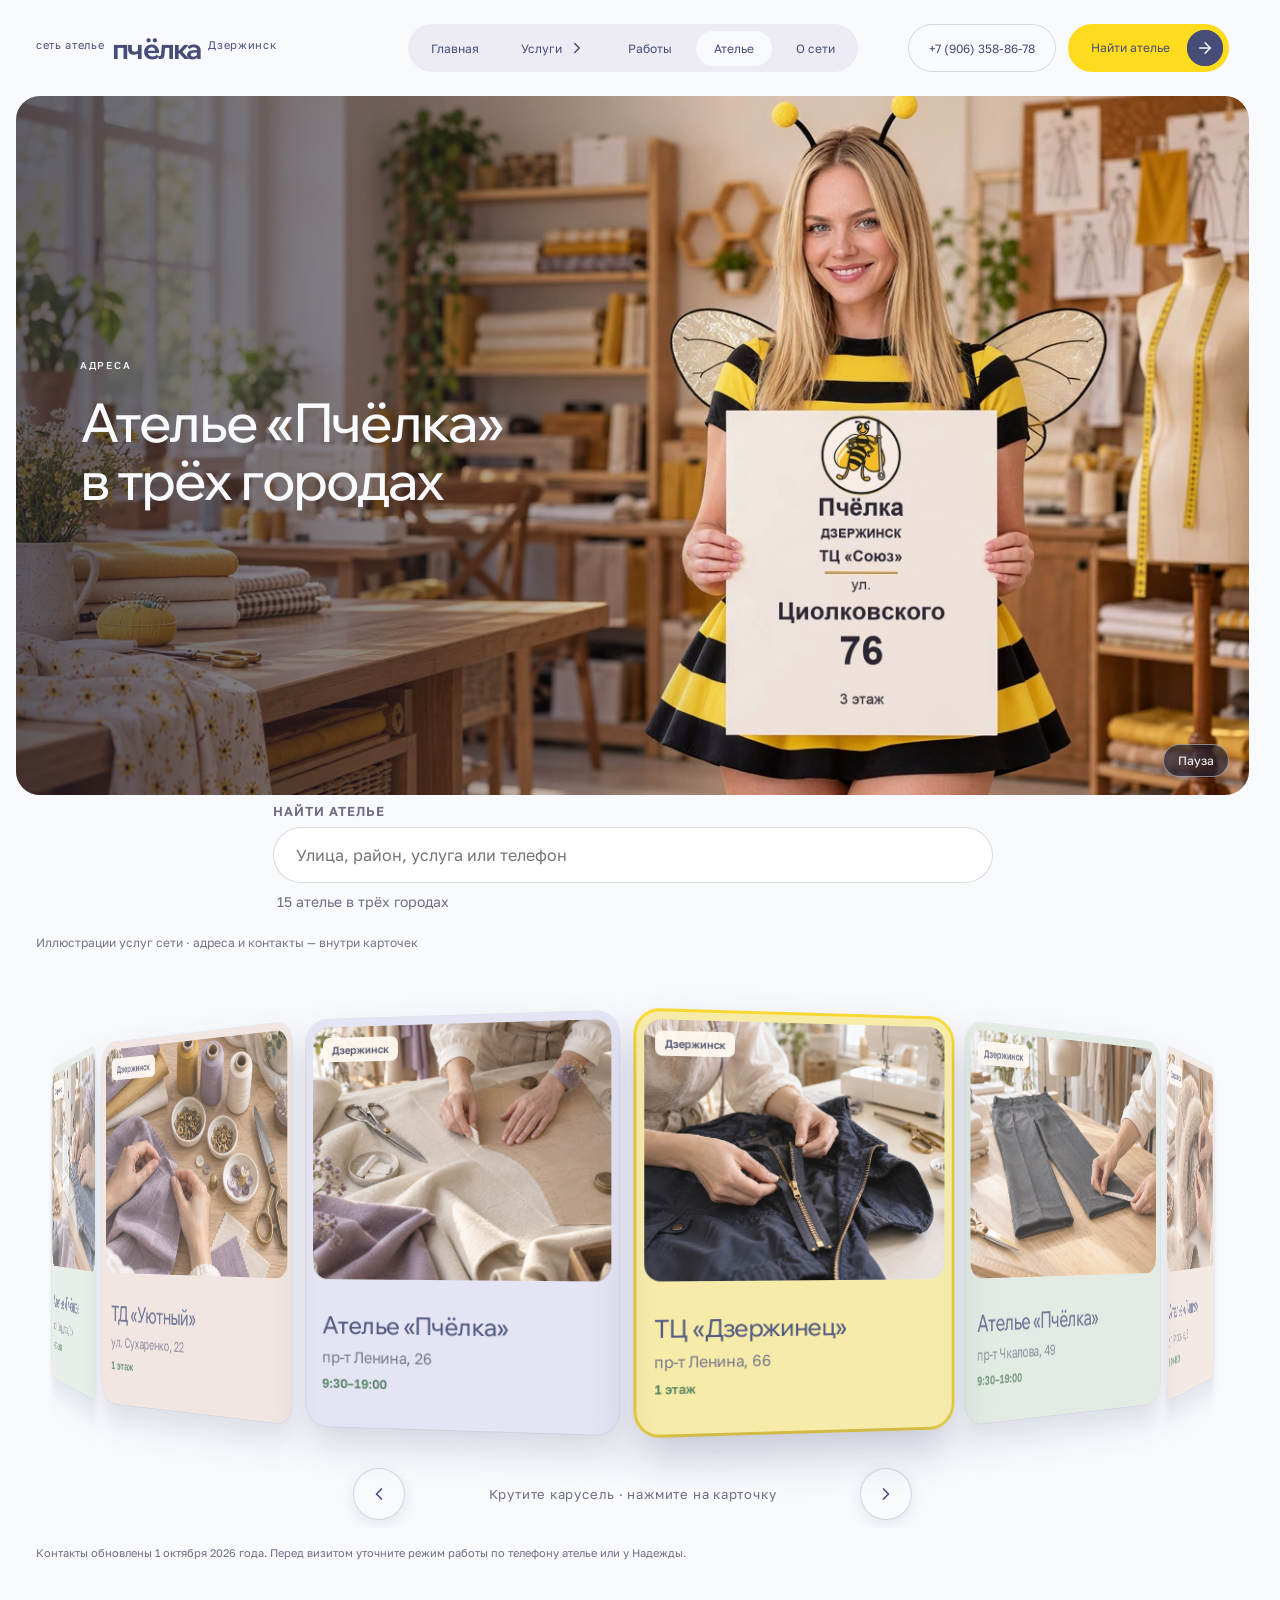
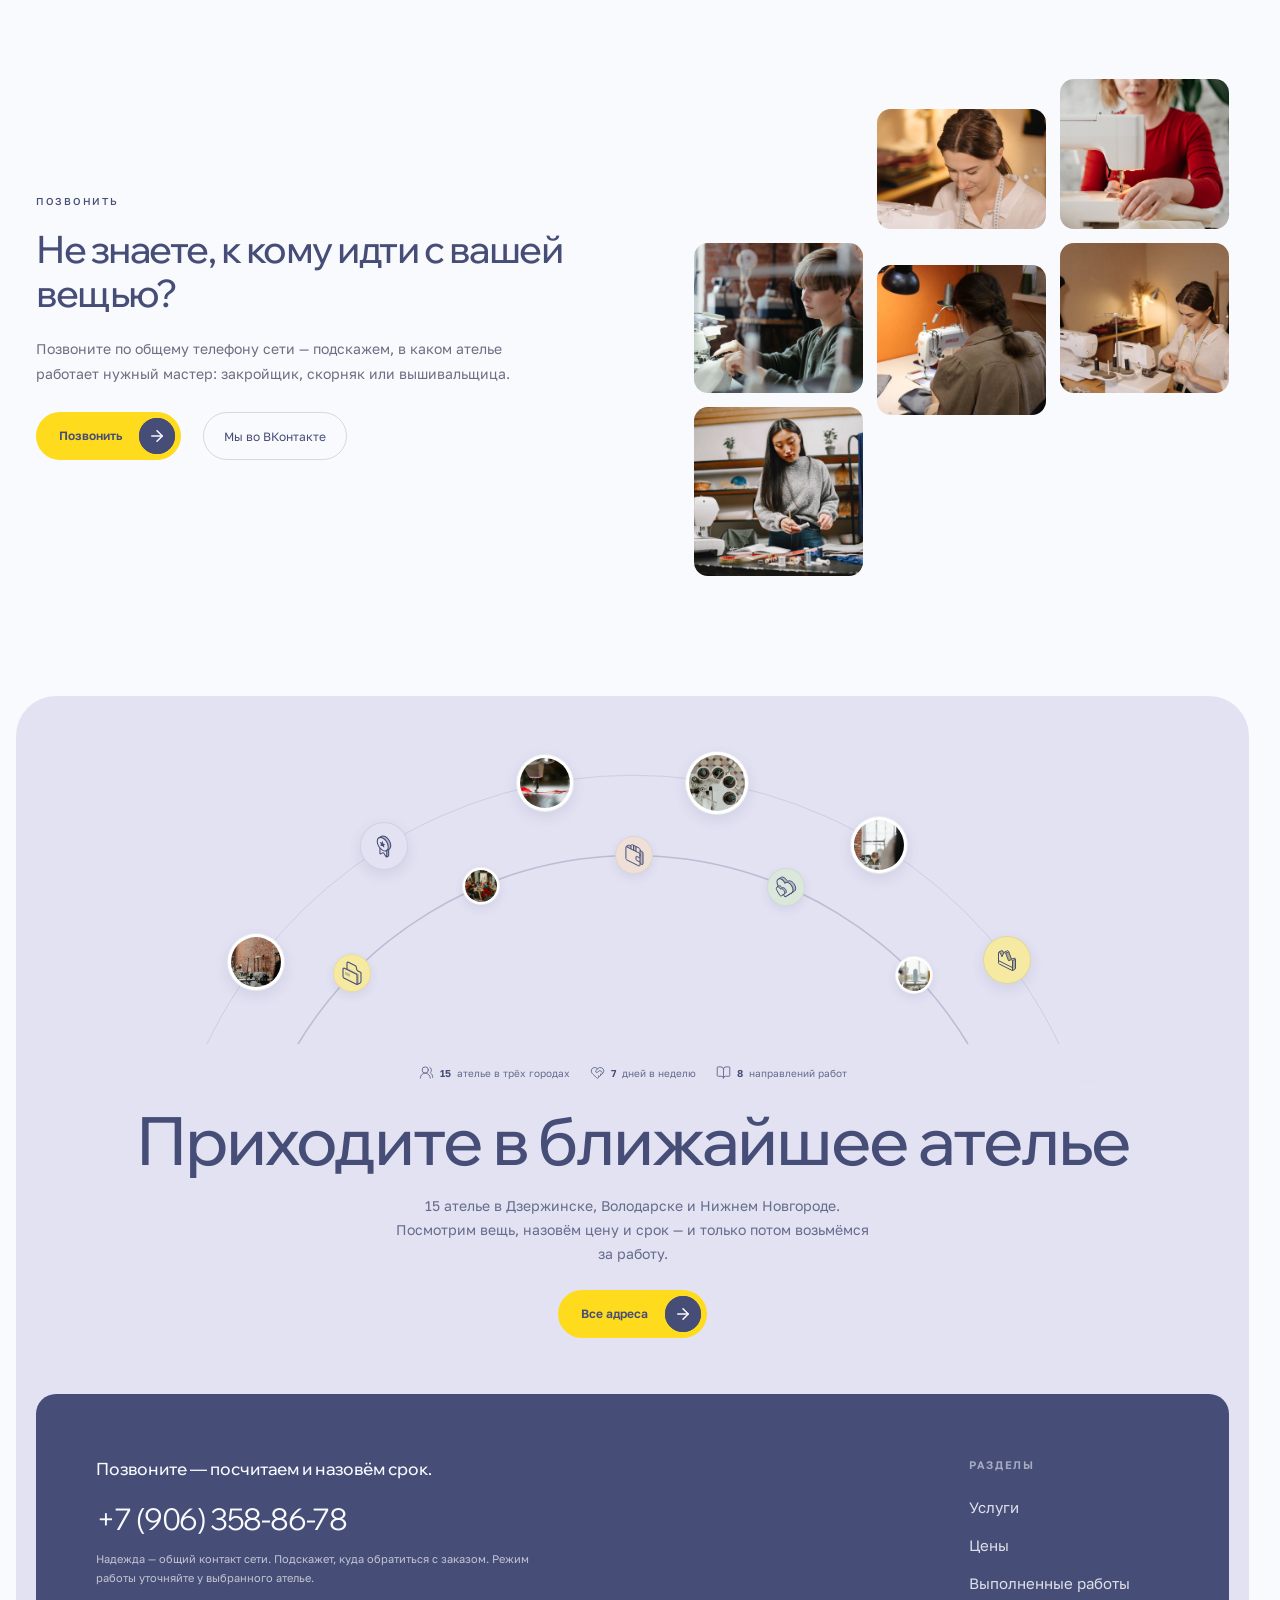
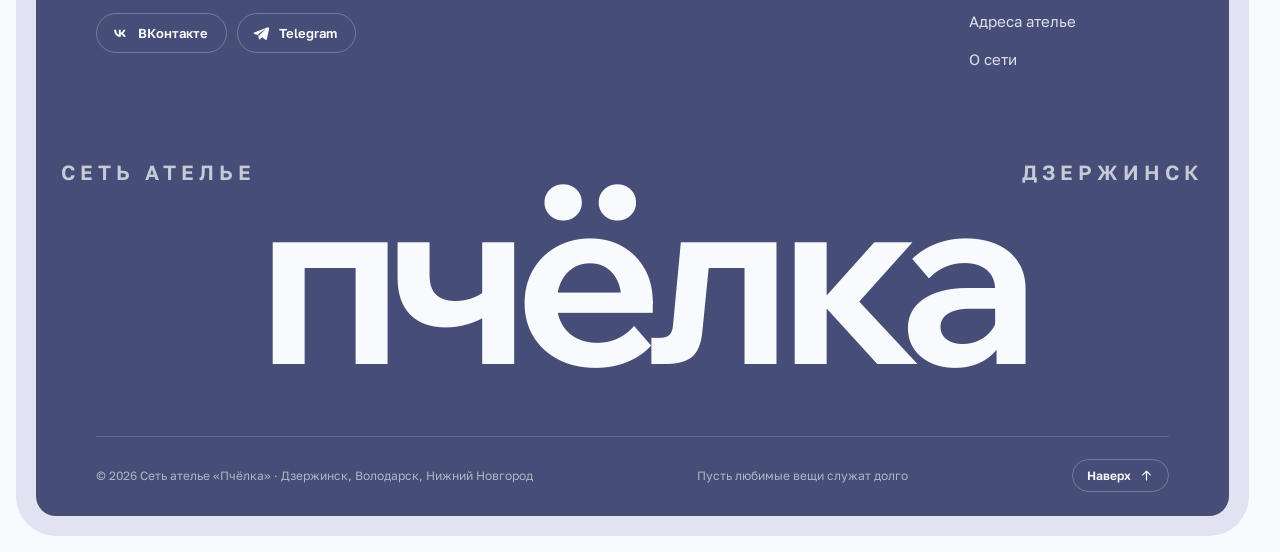
==== commit d0724479: "Refresh price stories and atelier carousel visuals" ====
--- a/ateleye.html
+++ b/ateleye.html
@@ -1,5 +1,5 @@
 <!DOCTYPE html><html lang="ru"><head>
-<meta name="robots" content="noindex, nofollow"/><meta charset="utf-8"/><meta name="viewport" content="width=device-width, initial-scale=1"/><link rel="preconnect" href="https://fonts.googleapis.com"/><link rel="preconnect" href="https://fonts.gstatic.com" crossorigin/><link rel="stylesheet" href="https://fonts.googleapis.com/css2?family=Golos+Text:wght@400..900&family=Wix+Madefor+Display:wght@400..800&display=swap"/><link rel="stylesheet" href="assets/styles.css?v=cg-desk"/><link rel="icon" href="assets/img/logo-mark.png" type="image/png"/><title>Адреса ателье «Пчёлка» в Дзержинске, Володарске и Нижнем Новгороде</title><meta name="description" content="Все 15 ателье «Пчёлка» в Дзержинске, Володарске и Нижнем Новгороде: актуальные адреса, телефоны и контакты Надежды. Сормовский район — 3-е ателье."/><link rel="stylesheet" href="assets/fixes.css?v=23"/><link rel="stylesheet" href="assets/navigation.css?v=1"/><link rel="stylesheet" href="assets/atelier.css?v=bee1"/><link rel="stylesheet" href="assets/content-update.css?v=3"/></head><body><div class="coaches-page"><header class="site-header"><a class="logo" aria-label="Ателье «Пчёлка» — на главную" href="index.html"><span class="logo-dot">сеть ателье</span>пчёлка<span class="logo-dot">3 города</span></a><nav class="site-header-menu " aria-label="Главное меню"><div class="site-menu-row"><a href="index.html">Главная</a><button class="site-more-toggle" type="button" aria-expanded="false" aria-controls="site-more-pages">Услуги<svg xmlns="http://www.w3.org/2000/svg" width="18" height="18" viewBox="0 0 24 24" fill="none" stroke="currentColor" stroke-width="2" stroke-linecap="round" stroke-linejoin="round" class="lucide lucide-chevron-right accordion-chevron" aria-hidden="true"><path d="m9 18 6-6-6-6"></path></svg></button><a href="raboty.html">Работы</a><a aria-current="page" href="ateleye.html">Ателье</a><a href="o-nas.html">О сети</a></div><div class="site-more-pages" id="site-more-pages" hidden><a href="uslugi.html">Все услуги</a><a href="uslugi/remont.html">Ремонт и подгонка одежды</a><a href="uslugi/poshiv.html">Пошив одежды на заказ</a><a href="uslugi/meh-kozha.html">Мех и кожа</a><a href="uslugi/spec.html">Нестандартные заказы и фурнитура</a><a href="uslugi/vyshivka.html">Машинная вышивка</a><a href="uslugi/pechat.html">Печать на одежде и мерч</a><a href="uslugi/shtory.html">Шторы и домашний текстиль</a><a href="uslugi/bele.html">Нижнее бельё на заказ</a></div></nav><div class="site-header-actions"><a class="site-sign-in" href="tel:+79063588678">+7 (906) 358-86-78</a><a href="ateleye.html" class="arrow-fill-button  "><span class="arrow-fill-surface" aria-hidden="true"></span><span class="arrow-fill-content">Найти ателье</span><span class="arrow-fill-icon" aria-hidden="true"><svg xmlns="http://www.w3.org/2000/svg" width="18" height="18" viewBox="0 0 24 24" fill="none" stroke="currentColor" stroke-width="2" stroke-linecap="round" stroke-linejoin="round" class="lucide lucide-arrow-right arrow-out" aria-hidden="true"><path d="M5 12h14"></path><path d="m12 5 7 7-7 7"></path></svg><svg xmlns="http://www.w3.org/2000/svg" width="18" height="18" viewBox="0 0 24 24" fill="none" stroke="currentColor" stroke-width="2" stroke-linecap="round" stroke-linejoin="round" class="lucide lucide-arrow-right arrow-in" aria-hidden="true"><path d="M5 12h14"></path><path d="m12 5 7 7-7 7"></path></svg></span></a></div></header><main><section class="coaches-hero coaches-hero-film atelier-bee-hero"><video class="service-hero-video" autoplay muted loop playsinline preload="metadata" poster="assets/img/addresses-bee-15-poster.jpg?v=1" aria-label="Девушка в костюме пчёлки по очереди показывает карточки 15 ателье"><source src="assets/img/addresses-bee-15.mp4?v=1" type="video/mp4"/></video><div class="atelier-hero-copy"><div class="eyebrow">АДРЕСА</div><h1>Ателье «Пчёлка»<br/>в трёх городах</h1><p>15 ателье: Дзержинск, Володарск и Нижний Новгород. В карточке ниже — услуги, телефон мастера и режим работы.</p></div><button class="atelier-video-toggle" type="button" aria-label="Приостановить видео">Пауза</button></section><section class="coaches-directory"><form class="addr-search" role="search"><label class="addr-search-label" for="addr-q">Найти ателье</label><input id="addr-q" class="addr-search-input" type="search" placeholder="Улица, район, услуга или телефон" autocomplete="off" enterkeyhint="search"/><p class="addr-search-meta" aria-live="polite"></p><ul class="addr-search-list" hidden></ul></form><div class="orbit" data-count="15"><div class="orbit-core" aria-hidden="true"><span></span><span></span><img src="assets/img/logo-mark.png" alt=""/></div><div class="orbit-ring" aria-hidden="true"></div><div class="orbit-node" data-i="0" data-related="" style="--glow:60px"><button type="button" class="orbit-dot" aria-expanded="false" aria-controls="orbit-card-0"><span class="orbit-thumb" aria-hidden="true"><img src="assets/stock/atelier-3.jpg" alt="" loading="lazy"/></span><span class="orbit-num">01</span><span class="orbit-label">ТЦ «Союз»</span><span class="orbit-short" aria-hidden="true">Дзержинск</span></button><article class="orbit-card" id="orbit-card-0" hidden><img src="assets/stock/atelier-3.jpg" alt="" loading="lazy"/><div class="orbit-card-body"><div class="orbit-card-top"><span class="orbit-badge">3 этаж</span><span class="orbit-hours">9:30–19:00</span></div><h2>ТЦ «Союз»</h2><p class="orbit-address">Дзержинск, ул. Циолковского, 76</p><p class="orbit-about">Пошив сценической одежды, ремонт и пошив из любой ткани и трикотажа, нестандартные изделия, постельное бельё.</p><ul class="orbit-tags"><li>Пошив</li><li>Ремонт</li></ul><div class="orbit-actions"><a href="tel:+79202948539">+7 (920) 294-85-39</a><a href="tel:+79063588678">Надежда: +7 (906) 358-86-78</a><a href="https://yandex.ru/maps/?text=%D0%94%D0%B7%D0%B5%D1%80%D0%B6%D0%B8%D0%BD%D1%81%D0%BA%2C%20%D1%83%D0%BB.%20%D0%A6%D0%B8%D0%BE%D0%BB%D0%BA%D0%BE%D0%B2%D1%81%D0%BA%D0%BE%D0%B3%D0%BE%2C%2076%2C%20%D0%A2%D0%A6%20%C2%AB%D0%A1%D0%BE%D1%8E%D0%B7%C2%BB" target="_blank" rel="noopener">Маршрут</a></div></div></article></div><div class="orbit-node" data-i="1" data-related="" style="--glow:60px"><button type="button" class="orbit-dot" aria-expanded="false" aria-controls="orbit-card-1"><span class="orbit-thumb" aria-hidden="true"><img src="assets/stock/atelier-6.jpg" alt="" loading="lazy"/></span><span class="orbit-num">02</span><span class="orbit-label">ТД «Меркурий»</span><span class="orbit-short" aria-hidden="true">Дзержинск</span></button><article class="orbit-card" id="orbit-card-1" hidden><img src="assets/stock/atelier-6.jpg" alt="" loading="lazy"/><div class="orbit-card-body"><div class="orbit-card-top"><span class="orbit-badge">1 этаж</span><span class="orbit-hours">9:30–19:00</span></div><h2>ТД «Меркурий»</h2><p class="orbit-address">Дзержинск, ул. Циолковского, 76</p><p class="orbit-about">Ремонт и пошив одежды из кожи, меха и трикотажа.</p><ul class="orbit-tags"><li>Мех и кожа</li><li>Пошив</li><li>Ремонт</li></ul><div class="orbit-actions"><a href="tel:+79202948539">+7 (920) 294-85-39</a><a href="tel:+79063588678">Надежда: +7 (906) 358-86-78</a><a href="https://yandex.ru/maps/?text=%D0%94%D0%B7%D0%B5%D1%80%D0%B6%D0%B8%D0%BD%D1%81%D0%BA%2C%20%D1%83%D0%BB.%20%D0%A6%D0%B8%D0%BE%D0%BB%D0%BA%D0%BE%D0%B2%D1%81%D0%BA%D0%BE%D0%B3%D0%BE%2C%2076%2C%20%D0%A2%D0%94%20%C2%AB%D0%9C%D0%B5%D1%80%D0%BA%D1%83%D1%80%D0%B8%D0%B9%C2%BB" target="_blank" rel="noopener">Маршрут</a></div></div></article></div><div class="orbit-node" data-i="2" data-related="" style="--glow:60px"><button type="button" class="orbit-dot" aria-expanded="false" aria-controls="orbit-card-2"><span class="orbit-thumb" aria-hidden="true"><img src="assets/stock/atelier-7.jpg" alt="" loading="lazy"/></span><span class="orbit-num">03</span><span class="orbit-label">Ателье «Пчёлка»</span><span class="orbit-short" aria-hidden="true">Дзержинск</span></button><article class="orbit-card" id="orbit-card-2" hidden><img src="assets/stock/atelier-7.jpg" alt="" loading="lazy"/><div class="orbit-card-body"><div class="orbit-card-top"><span class="orbit-badge">Дзержинск</span><span class="orbit-hours">9:30–19:00</span></div><h2>Ателье «Пчёлка»</h2><p class="orbit-address">Дзержинск, пр-т Свердлова, 72А</p><p class="orbit-about">Ремонт одежды, ремонт сумок, пошив на заказ.</p><ul class="orbit-tags"><li>Ремонт</li><li>Пошив</li></ul><div class="orbit-actions"><a href="tel:+79648367071">+7 (964) 836-70-71</a><a href="tel:+79063588678">Надежда: +7 (906) 358-86-78</a><a href="https://yandex.ru/maps/?text=%D0%94%D0%B7%D0%B5%D1%80%D0%B6%D0%B8%D0%BD%D1%81%D0%BA%2C%20%D0%BF%D1%80-%D1%82%20%D0%A1%D0%B2%D0%B5%D1%80%D0%B4%D0%BB%D0%BE%D0%B2%D0%B0%2C%2072%D0%90%2C%20%D0%90%D1%82%D0%B5%D0%BB%D1%8C%D0%B5%20%C2%AB%D0%9F%D1%87%D1%91%D0%BB%D0%BA%D0%B0%C2%BB" target="_blank" rel="noopener">Маршрут</a></div></div></article></div><div class="orbit-node" data-i="3" data-related="" style="--glow:60px"><button type="button" class="orbit-dot" aria-expanded="false" aria-controls="orbit-card-3"><span class="orbit-thumb" aria-hidden="true"><img src="assets/stock/atelier-9.jpg" alt="" loading="lazy"/></span><span class="orbit-num">04</span><span class="orbit-label">ТД «Уютный»</span><span class="orbit-short" aria-hidden="true">Дзержинск</span></button><article class="orbit-card" id="orbit-card-3" hidden><img src="assets/stock/atelier-9.jpg" alt="" loading="lazy"/><div class="orbit-card-body"><div class="orbit-card-top"><span class="orbit-badge">1 этаж</span><span class="orbit-hours">9:30–19:00</span></div><h2>ТД «Уютный»</h2><p class="orbit-address">Дзержинск, ул. Сухаренко, 22</p><p class="orbit-about">Ремонт одежды и продажа швейной фурнитуры.</p><ul class="orbit-tags"><li>Ремонт</li><li>Фурнитура</li></ul><div class="orbit-actions"><a href="tel:+79200437833">+7 (920) 043-78-33</a><a href="tel:+79063588678">Надежда: +7 (906) 358-86-78</a><a href="https://yandex.ru/maps/?text=%D0%94%D0%B7%D0%B5%D1%80%D0%B6%D0%B8%D0%BD%D1%81%D0%BA%2C%20%D1%83%D0%BB.%20%D0%A1%D1%83%D1%85%D0%B0%D1%80%D0%B5%D0%BD%D0%BA%D0%BE%2C%2022%2C%20%D0%A2%D0%94%20%C2%AB%D0%A3%D1%8E%D1%82%D0%BD%D1%8B%D0%B9%C2%BB" target="_blank" rel="noopener">Маршрут</a></div></div></article></div><div class="orbit-node" data-i="4" data-related="" style="--glow:60px"><button type="button" class="orbit-dot" aria-expanded="false" aria-controls="orbit-card-4"><span class="orbit-thumb" aria-hidden="true"><img src="assets/stock/atelier-4.jpg" alt="" loading="lazy"/></span><span class="orbit-num">05</span><span class="orbit-label">Ателье «Пчёлка»</span><span class="orbit-short" aria-hidden="true">Дзержинск</span></button><article class="orbit-card" id="orbit-card-4" hidden><img src="assets/stock/atelier-4.jpg" alt="" loading="lazy"/><div class="orbit-card-body"><div class="orbit-card-top"><span class="orbit-badge">Дзержинск</span><span class="orbit-hours">9:30–19:00</span></div><h2>Ателье «Пчёлка»</h2><p class="orbit-address">Дзержинск, пр-т Ленина, 26</p><p class="orbit-about">Работает закройщик и скорняк: пошив и перешив шуб, дублёнок и пальто, ремонт трикотажа, подгибка джинсов, ремонт потёртостей, шторы, сценическая одежда, вышивка.</p><ul class="orbit-tags"><li>Пошив</li><li>Мех и кожа</li><li>Вышивка</li><li>Шторы</li><li>Ремонт</li></ul><div class="orbit-actions"><a href="tel:+79092992110">+7 (909) 299-21-10</a><a href="tel:+79063588678">Надежда: +7 (906) 358-86-78</a><a href="https://yandex.ru/maps/?text=%D0%94%D0%B7%D0%B5%D1%80%D0%B6%D0%B8%D0%BD%D1%81%D0%BA%2C%20%D0%BF%D1%80-%D1%82%20%D0%9B%D0%B5%D0%BD%D0%B8%D0%BD%D0%B0%2C%2026%2C%20%D0%90%D1%82%D0%B5%D0%BB%D1%8C%D0%B5%20%C2%AB%D0%9F%D1%87%D1%91%D0%BB%D0%BA%D0%B0%C2%BB" target="_blank" rel="noopener">Маршрут</a></div></div></article></div><div class="orbit-node" data-i="5" data-related="" style="--glow:60px"><button type="button" class="orbit-dot" aria-expanded="false" aria-controls="orbit-card-5"><span class="orbit-thumb" aria-hidden="true"><img src="assets/stock/atelier-1.jpg" alt="" loading="lazy"/></span><span class="orbit-num">06</span><span class="orbit-label">ТЦ «Дзержинец» · ателье «Пчёлка»</span><span class="orbit-short" aria-hidden="true">Дзержинск</span></button><article class="orbit-card" id="orbit-card-5" hidden><img src="assets/stock/atelier-1.jpg" alt="" loading="lazy"/><div class="orbit-card-body"><div class="orbit-card-top"><span class="orbit-badge">1 этаж</span><span class="orbit-hours">9:30–19:00</span></div><h2>ТЦ «Дзержинец» · ателье «Пчёлка»</h2><p class="orbit-address">Дзержинск, пр-т Ленина, 66</p><p class="orbit-about">Ремонт и пошив одежды, срочный ремонт, замена молний — молнии в наличии, ремонт шуб и кожаных курток.</p><ul class="orbit-tags"><li>Ремонт</li><li>Пошив</li><li>Мех и кожа</li></ul><div class="orbit-actions"><a href="tel:+79535692177">+7 (953) 569-21-77</a><a href="tel:+79063588678">Надежда: +7 (906) 358-86-78</a><a href="https://yandex.ru/maps/?text=%D0%94%D0%B7%D0%B5%D1%80%D0%B6%D0%B8%D0%BD%D1%81%D0%BA%2C%20%D0%BF%D1%80-%D1%82%20%D0%9B%D0%B5%D0%BD%D0%B8%D0%BD%D0%B0%2C%2066%2C%20%D0%A2%D0%A6%20%C2%AB%D0%94%D0%B7%D0%B5%D1%80%D0%B6%D0%B8%D0%BD%D0%B5%D1%86%C2%BB%20%C2%B7%20%D0%B0%D1%82%D0%B5%D0%BB%D1%8C%D0%B5%20%C2%AB%D0%9F%D1%87%D1%91%D0%BB%D0%BA%D0%B0%C2%BB" target="_blank" rel="noopener">Маршрут</a></div></div></article></div><div class="orbit-node" data-i="6" data-related="" style="--glow:60px"><button type="button" class="orbit-dot" aria-expanded="false" aria-controls="orbit-card-6"><span class="orbit-thumb" aria-hidden="true"><img src="assets/stock/atelier-13.jpg" alt="" loading="lazy"/></span><span class="orbit-num">07</span><span class="orbit-label">Ателье «Пчёлка»</span><span class="orbit-short" aria-hidden="true">Дзержинск</span></button><article class="orbit-card" id="orbit-card-6" hidden><img src="assets/stock/atelier-13.jpg" alt="" loading="lazy"/><div class="orbit-card-body"><div class="orbit-card-top"><span class="orbit-badge">Дзержинск</span><span class="orbit-hours">9:30–19:00</span></div><h2>Ателье «Пчёлка»</h2><p class="orbit-address">Дзержинск, пр-т Чкалова, 49</p><p class="orbit-about">Ремонт и подгонка одежды.</p><ul class="orbit-tags"><li>Ремонт</li></ul><div class="orbit-actions"><a href="tel:+79308003969">+7 (930) 800-39-69</a><a href="tel:+79063588678">Надежда: +7 (906) 358-86-78</a><a href="https://yandex.ru/maps/?text=%D0%94%D0%B7%D0%B5%D1%80%D0%B6%D0%B8%D0%BD%D1%81%D0%BA%2C%20%D0%BF%D1%80-%D1%82%20%D0%A7%D0%BA%D0%B0%D0%BB%D0%BE%D0%B2%D0%B0%2C%2049%2C%20%D0%90%D1%82%D0%B5%D0%BB%D1%8C%D0%B5%20%C2%AB%D0%9F%D1%87%D1%91%D0%BB%D0%BA%D0%B0%C2%BB" target="_blank" rel="noopener">Маршрут</a></div></div></article></div><div class="orbit-node" data-i="7" data-related="" style="--glow:60px"><button type="button" class="orbit-dot" aria-expanded="false" aria-controls="orbit-card-7"><span class="orbit-thumb" aria-hidden="true"><img src="assets/stock/atelier-8.jpg" alt="" loading="lazy"/></span><span class="orbit-num">08</span><span class="orbit-label">Ателье «Лидия»</span><span class="orbit-short" aria-hidden="true">Дзержинск</span></button><article class="orbit-card" id="orbit-card-7" hidden><img src="assets/stock/atelier-8.jpg" alt="" loading="lazy"/><div class="orbit-card-body"><div class="orbit-card-top"><span class="orbit-badge">Дзержинск</span><span class="orbit-hours">9:00–19:00</span></div><h2>Ателье «Лидия»</h2><p class="orbit-address">Дзержинск, ул. Клюквина, 2</p><p class="orbit-about">Кожа и мех, перешив шапок, покраска кожаных изделий, замена молний, подгибка брюк, подгонка по фигуре, перешив пуховиков, одежда для собак, шторы.</p><ul class="orbit-tags"><li>Мех и кожа</li><li>Ремонт</li><li>Шторы</li><li>Фурнитура</li></ul><div class="orbit-actions"><a href="tel:+79648341044">+7 (964) 834-10-44</a><a href="tel:+79063588678">Надежда: +7 (906) 358-86-78</a><a href="https://yandex.ru/maps/?text=%D0%94%D0%B7%D0%B5%D1%80%D0%B6%D0%B8%D0%BD%D1%81%D0%BA%2C%20%D1%83%D0%BB.%20%D0%9A%D0%BB%D1%8E%D0%BA%D0%B2%D0%B8%D0%BD%D0%B0%2C%202%2C%20%D0%90%D1%82%D0%B5%D0%BB%D1%8C%D0%B5%20%C2%AB%D0%9B%D0%B8%D0%B4%D0%B8%D1%8F%C2%BB" target="_blank" rel="noopener">Маршрут</a></div></div></article></div><div class="orbit-node" data-i="8" data-related="" style="--glow:60px"><button type="button" class="orbit-dot" aria-expanded="false" aria-controls="orbit-card-8"><span class="orbit-thumb" aria-hidden="true"><img src="assets/stock/atelier-2.jpg" alt="" loading="lazy"/></span><span class="orbit-num">09</span><span class="orbit-label">ТЦ «Юбилейный» · ателье «Пчёлка»</span><span class="orbit-short" aria-hidden="true">Дзержинск</span></button><article class="orbit-card" id="orbit-card-8" hidden><img src="assets/stock/atelier-2.jpg" alt="" loading="lazy"/><div class="orbit-card-body"><div class="orbit-card-top"><span class="orbit-badge">3 этаж</span><span class="orbit-hours">9:30–19:00</span></div><h2>ТЦ «Юбилейный» · ателье «Пчёлка»</h2><p class="orbit-address">Дзержинск, пр-т Чкалова, 23</p><p class="orbit-about">Ремонт и пошив одежды, сложный ремонт, установка кнопок, пошив штор, продажа женских трикотажных костюмов.</p><ul class="orbit-tags"><li>Ремонт</li><li>Пошив</li><li>Шторы</li><li>Фурнитура</li></ul><div class="orbit-actions"><a href="tel:+79082315378">+7 (908) 231-53-78</a><a href="tel:+79063588678">Надежда: +7 (906) 358-86-78</a><a href="https://yandex.ru/maps/?text=%D0%94%D0%B7%D0%B5%D1%80%D0%B6%D0%B8%D0%BD%D1%81%D0%BA%2C%20%D0%BF%D1%80-%D1%82%20%D0%A7%D0%BA%D0%B0%D0%BB%D0%BE%D0%B2%D0%B0%2C%2023%2C%20%D0%A2%D0%A6%20%C2%AB%D0%AE%D0%B1%D0%B8%D0%BB%D0%B5%D0%B9%D0%BD%D1%8B%D0%B9%C2%BB%20%C2%B7%20%D0%B0%D1%82%D0%B5%D0%BB%D1%8C%D0%B5%20%C2%AB%D0%9F%D1%87%D1%91%D0%BB%D0%BA%D0%B0%C2%BB" target="_blank" rel="noopener">Маршрут</a></div></div></article></div><div class="orbit-node" data-i="9" data-related="" style="--glow:60px"><button type="button" class="orbit-dot" aria-expanded="false" aria-controls="orbit-card-9"><span class="orbit-thumb" aria-hidden="true"><img src="assets/stock/atelier-5.jpg" alt="" loading="lazy"/></span><span class="orbit-num">10</span><span class="orbit-label">ТЦ «Лидия» · ателье «Лидия»</span><span class="orbit-short" aria-hidden="true">Дзержинск</span></button><article class="orbit-card" id="orbit-card-9" hidden><img src="assets/stock/atelier-5.jpg" alt="" loading="lazy"/><div class="orbit-card-body"><div class="orbit-card-top"><span class="orbit-badge">Цокольный этаж</span><span class="orbit-hours">9:30–19:00</span></div><h2>ТЦ «Лидия» · ателье «Лидия»</h2><p class="orbit-address">Дзержинск, ул. Гайдара, 59Е</p><p class="orbit-about">Трикотаж, кожа и мех — работает скорняк. Пошив и перешив шуб и дублёнок, пошив оптом, нестандартные сумки, чехлы для лодочных моторов, тенты на качели, кнопки, заклёпки, джинсовые пуговицы и люверсы, шторы и покрывала.</p><ul class="orbit-tags"><li>Мех и кожа</li><li>Фурнитура</li><li>Шторы</li><li>Пошив</li></ul><div class="orbit-actions"><a href="tel:+79063588678">Надежда: +7 (906) 358-86-78</a><a href="https://yandex.ru/maps/?text=%D0%94%D0%B7%D0%B5%D1%80%D0%B6%D0%B8%D0%BD%D1%81%D0%BA%2C%20%D1%83%D0%BB.%20%D0%93%D0%B0%D0%B9%D0%B4%D0%B0%D1%80%D0%B0%2C%2059%D0%95%2C%20%D0%A2%D0%A6%20%C2%AB%D0%9B%D0%B8%D0%B4%D0%B8%D1%8F%C2%BB%20%C2%B7%20%D0%B0%D1%82%D0%B5%D0%BB%D1%8C%D0%B5%20%C2%AB%D0%9B%D0%B8%D0%B4%D0%B8%D1%8F%C2%BB" target="_blank" rel="noopener">Маршрут</a></div></div></article></div><div class="orbit-node" data-i="10" data-related="" style="--glow:60px"><button type="button" class="orbit-dot" aria-expanded="false" aria-controls="orbit-card-10"><span class="orbit-thumb" aria-hidden="true"><img src="assets/img/logo-mark.png" alt="" loading="lazy"/></span><span class="orbit-num">11</span><span class="orbit-label">Ателье «Пчёлка»</span><span class="orbit-short" aria-hidden="true">Володарск</span></button><article class="orbit-card" id="orbit-card-10" hidden><img src="assets/img/logo-mark.png" alt="" loading="lazy"/><div class="orbit-card-body"><div class="orbit-card-top"><span class="orbit-badge">Володарск</span><span class="orbit-hours">Режим уточняйте по телефону</span></div><h2>Ателье «Пчёлка»</h2><p class="orbit-address">Володарск, ул. Суворова, 8А</p><p class="orbit-about">Надежда подскажет, какие работы принимают в этом ателье, и поможет с заказом.</p><ul class="orbit-tags"></ul><div class="orbit-actions"><a href="tel:+79601932574">+7 (960) 193-25-74</a><a href="tel:+79063588678">Надежда: +7 (906) 358-86-78</a><a href="https://yandex.ru/maps/?text=%D0%92%D0%BE%D0%BB%D0%BE%D0%B4%D0%B0%D1%80%D1%81%D0%BA%2C%20%D1%83%D0%BB.%20%D0%A1%D1%83%D0%B2%D0%BE%D1%80%D0%BE%D0%B2%D0%B0%2C%208%D0%90%2C%20%D0%90%D1%82%D0%B5%D0%BB%D1%8C%D0%B5%20%C2%AB%D0%9F%D1%87%D1%91%D0%BB%D0%BA%D0%B0%C2%BB" target="_blank" rel="noopener">Маршрут</a></div></div></article></div><div class="orbit-node" data-i="11" data-related="" style="--glow:60px"><button type="button" class="orbit-dot" aria-expanded="false" aria-controls="orbit-card-11"><span class="orbit-thumb" aria-hidden="true"><img src="assets/img/logo-mark.png" alt="" loading="lazy"/></span><span class="orbit-num">12</span><span class="orbit-label">Сормовский район</span><span class="orbit-short" aria-hidden="true">Нижний Новгород</span></button><article class="orbit-card" id="orbit-card-11" hidden><img src="assets/img/logo-mark.png" alt="" loading="lazy"/><div class="orbit-card-body"><div class="orbit-card-top"><span class="orbit-badge">Нижний Новгород</span><span class="orbit-hours">Режим уточняйте по телефону</span></div><h2>Сормовский район</h2><p class="orbit-address">Нижний Новгород, 3-е ателье</p><p class="orbit-about">3-е ателье в Сормовском районе. По вопросам заказа и проезда звоните Надежде.</p><ul class="orbit-tags"></ul><div class="orbit-actions"><a href="tel:+79063588678">Надежда: +7 (906) 358-86-78</a></div></div></article></div><div class="orbit-node" data-i="12" data-related="" style="--glow:60px"><button type="button" class="orbit-dot" aria-expanded="false" aria-controls="orbit-card-12"><span class="orbit-thumb" aria-hidden="true"><img src="assets/img/logo-mark.png" alt="" loading="lazy"/></span><span class="orbit-num">13</span><span class="orbit-label">Ателье «Пчёлка»</span><span class="orbit-short" aria-hidden="true">Нижний Новгород</span></button><article class="orbit-card" id="orbit-card-12" hidden><img src="assets/img/logo-mark.png" alt="" loading="lazy"/><div class="orbit-card-body"><div class="orbit-card-top"><span class="orbit-badge">Нижний Новгород</span><span class="orbit-hours">Режим уточняйте по телефону</span></div><h2>Ателье «Пчёлка»</h2><p class="orbit-address">Нижний Новгород, ул. Победная, 30</p><p class="orbit-about">Надежда подскажет, какие работы принимают в этом ателье, и поможет с заказом.</p><ul class="orbit-tags"></ul><div class="orbit-actions"><a href="tel:+79307053055">+7 (930) 705-30-55</a><a href="tel:+79063588678">Надежда: +7 (906) 358-86-78</a><a href="https://yandex.ru/maps/?text=%D0%9D%D0%B8%D0%B6%D0%BD%D0%B8%D0%B9%20%D0%9D%D0%BE%D0%B2%D0%B3%D0%BE%D1%80%D0%BE%D0%B4%2C%20%D1%83%D0%BB.%20%D0%9F%D0%BE%D0%B1%D0%B5%D0%B4%D0%BD%D0%B0%D1%8F%2C%2030%2C%20%D0%90%D1%82%D0%B5%D0%BB%D1%8C%D0%B5%20%C2%AB%D0%9F%D1%87%D1%91%D0%BB%D0%BA%D0%B0%C2%BB" target="_blank" rel="noopener">Маршрут</a></div></div></article></div><div class="orbit-node" data-i="13" data-related="" style="--glow:60px"><button type="button" class="orbit-dot" aria-expanded="false" aria-controls="orbit-card-13"><span class="orbit-thumb" aria-hidden="true"><img src="assets/img/logo-mark.png" alt="" loading="lazy"/></span><span class="orbit-num">14</span><span class="orbit-label">Ателье «Пчёлка»</span><span class="orbit-short" aria-hidden="true">Нижний Новгород</span></button><article class="orbit-card" id="orbit-card-13" hidden><img src="assets/img/logo-mark.png" alt="" loading="lazy"/><div class="orbit-card-body"><div class="orbit-card-top"><span class="orbit-badge">1 этаж</span><span class="orbit-hours">Режим уточняйте по телефону</span></div><h2>Ателье «Пчёлка»</h2><p class="orbit-address">Нижний Новгород, ул. Василия Иванова, 14/9</p><p class="orbit-about">Надежда подскажет, какие работы принимают в этом ателье, и поможет с заказом.</p><ul class="orbit-tags"></ul><div class="orbit-actions"><a href="tel:+79081659935">+7 (908) 165-99-35</a><a href="tel:+79063588678">Надежда: +7 (906) 358-86-78</a><a href="https://yandex.ru/maps/?text=%D0%9D%D0%B8%D0%B6%D0%BD%D0%B8%D0%B9%20%D0%9D%D0%BE%D0%B2%D0%B3%D0%BE%D1%80%D0%BE%D0%B4%2C%20%D1%83%D0%BB.%20%D0%92%D0%B0%D1%81%D0%B8%D0%BB%D0%B8%D1%8F%20%D0%98%D0%B2%D0%B0%D0%BD%D0%BE%D0%B2%D0%B0%2C%2014/9%2C%20%D0%90%D1%82%D0%B5%D0%BB%D1%8C%D0%B5%20%C2%AB%D0%9F%D1%87%D1%91%D0%BB%D0%BA%D0%B0%C2%BB" target="_blank" rel="noopener">Маршрут</a></div></div></article></div><div class="orbit-node" data-i="14" data-related="" style="--glow:60px"><button type="button" class="orbit-dot" aria-expanded="false" aria-controls="orbit-card-14"><span class="orbit-thumb" aria-hidden="true"><img src="assets/img/logo-mark.png" alt="" loading="lazy"/></span><span class="orbit-num">15</span><span class="orbit-label">Ателье в магазине «Магнит»</span><span class="orbit-short" aria-hidden="true">Нижний Новгород</span></button><article class="orbit-card" id="orbit-card-14" hidden><img src="assets/img/logo-mark.png" alt="" loading="lazy"/><div class="orbit-card-body"><div class="orbit-card-top"><span class="orbit-badge">Цокольный этаж</span><span class="orbit-hours">Режим уточняйте по телефону</span></div><h2>Ателье в магазине «Магнит»</h2><p class="orbit-address">Нижний Новгород, ул. Героев Космоса, 52</p><p class="orbit-about">Надежда подскажет, какие работы принимают в этом ателье, и поможет с заказом.</p><ul class="orbit-tags"></ul><div class="orbit-actions"><a href="tel:+79524787678">+7 (952) 478-76-78</a><a href="tel:+79063588678">Надежда: +7 (906) 358-86-78</a><a href="https://yandex.ru/maps/?text=%D0%9D%D0%B8%D0%B6%D0%BD%D0%B8%D0%B9%20%D0%9D%D0%BE%D0%B2%D0%B3%D0%BE%D1%80%D0%BE%D0%B4%2C%20%D1%83%D0%BB.%20%D0%93%D0%B5%D1%80%D0%BE%D0%B5%D0%B2%20%D0%9A%D0%BE%D1%81%D0%BC%D0%BE%D1%81%D0%B0%2C%2052%2C%20%D0%90%D1%82%D0%B5%D0%BB%D1%8C%D0%B5%20%D0%B2%20%D0%BC%D0%B0%D0%B3%D0%B0%D0%B7%D0%B8%D0%BD%D0%B5%20%C2%AB%D0%9C%D0%B0%D0%B3%D0%BD%D0%B8%D1%82%C2%BB" target="_blank" rel="noopener">Маршрут</a></div></div></article></div><p class="orbit-hint">Нажмите на точку — откроется карточка ателье</p></div><div class="cgal" aria-label="Ателье сети"><div class="cgal-scene"><div class="cgal-ring"><button type="button" class="cgal-card" data-i="0" aria-label="ТЦ «Союз», Дзержинск, ул. Циолковского, 76"><img src="assets/stock/atelier-3.jpg" alt="" loading="lazy"/><span class="cgal-num">01</span><span class="cgal-copy"><span class="cgal-name">ТЦ «Союз»</span><span class="cgal-addr">Дзержинск, ул. Циолковского, 76</span><span class="cgal-hours">3 этаж</span></span></button><button type="button" class="cgal-card" data-i="1" aria-label="ТД «Меркурий», Дзержинск, ул. Циолковского, 76"><img src="assets/stock/atelier-6.jpg" alt="" loading="lazy"/><span class="cgal-num">02</span><span class="cgal-copy"><span class="cgal-name">ТД «Меркурий»</span><span class="cgal-addr">Дзержинск, ул. Циолковского, 76</span><span class="cgal-hours">1 этаж</span></span></button><button type="button" class="cgal-card" data-i="2" aria-label="Ателье «Пчёлка», Дзержинск, пр-т Свердлова, 72А"><img src="assets/stock/atelier-7.jpg" alt="" loading="lazy"/><span class="cgal-num">03</span><span class="cgal-copy"><span class="cgal-name">Ателье «Пчёлка»</span><span class="cgal-addr">Дзержинск, пр-т Свердлова, 72А</span><span class="cgal-hours">9:30–19:00</span></span></button><button type="button" class="cgal-card" data-i="3" aria-label="ТД «Уютный», Дзержинск, ул. Сухаренко, 22"><img src="assets/stock/atelier-9.jpg" alt="" loading="lazy"/><span class="cgal-num">04</span><span class="cgal-copy"><span class="cgal-name">ТД «Уютный»</span><span class="cgal-addr">Дзержинск, ул. Сухаренко, 22</span><span class="cgal-hours">1 этаж</span></span></button><button type="button" class="cgal-card" data-i="4" aria-label="Ателье «Пчёлка», Дзержинск, пр-т Ленина, 26"><img src="assets/stock/atelier-4.jpg" alt="" loading="lazy"/><span class="cgal-num">05</span><span class="cgal-copy"><span class="cgal-name">Ателье «Пчёлка»</span><span class="cgal-addr">Дзержинск, пр-т Ленина, 26</span><span class="cgal-hours">9:30–19:00</span></span></button><button type="button" class="cgal-card" data-i="5" aria-label="ТЦ «Дзержинец» · ателье «Пчёлка», Дзержинск, пр-т Ленина, 66"><img src="assets/stock/atelier-1.jpg" alt="" loading="lazy"/><span class="cgal-num">06</span><span class="cgal-copy"><span class="cgal-name">ТЦ «Дзержинец» · ателье «Пчёлка»</span><span class="cgal-addr">Дзержинск, пр-т Ленина, 66</span><span class="cgal-hours">1 этаж</span></span></button><button type="button" class="cgal-card" data-i="6" aria-label="Ателье «Пчёлка», Дзержинск, пр-т Чкалова, 49"><img src="assets/stock/atelier-13.jpg" alt="" loading="lazy"/><span class="cgal-num">07</span><span class="cgal-copy"><span class="cgal-name">Ателье «Пчёлка»</span><span class="cgal-addr">Дзержинск, пр-т Чкалова, 49</span><span class="cgal-hours">9:30–19:00</span></span></button><button type="button" class="cgal-card" data-i="7" aria-label="Ателье «Лидия», Дзержинск, ул. Клюквина, 2"><img src="assets/stock/atelier-8.jpg" alt="" loading="lazy"/><span class="cgal-num">08</span><span class="cgal-copy"><span class="cgal-name">Ателье «Лидия»</span><span class="cgal-addr">Дзержинск, ул. Клюквина, 2</span><span class="cgal-hours">9:00–19:00</span></span></button><button type="button" class="cgal-card" data-i="8" aria-label="ТЦ «Юбилейный» · ателье «Пчёлка», Дзержинск, пр-т Чкалова, 23"><img src="assets/stock/atelier-2.jpg" alt="" loading="lazy"/><span class="cgal-num">09</span><span class="cgal-copy"><span class="cgal-name">ТЦ «Юбилейный» · ателье «Пчёлка»</span><span class="cgal-addr">Дзержинск, пр-т Чкалова, 23</span><span class="cgal-hours">3 этаж</span></span></button><button type="button" class="cgal-card" data-i="9" aria-label="ТЦ «Лидия» · ателье «Лидия», Дзержинск, ул. Гайдара, 59Е"><img src="assets/stock/atelier-5.jpg" alt="" loading="lazy"/><span class="cgal-num">10</span><span class="cgal-copy"><span class="cgal-name">ТЦ «Лидия» · ателье «Лидия»</span><span class="cgal-addr">Дзержинск, ул. Гайдара, 59Е</span><span class="cgal-hours">Цокольный этаж</span></span></button><button type="button" class="cgal-card cgal-card-brand" data-i="10" aria-label="Ателье «Пчёлка», Володарск, ул. Суворова, 8А"><img src="assets/img/logo-mark.png" alt="" loading="lazy"/><span class="cgal-num">11</span><span class="cgal-copy"><span class="cgal-name">Ателье «Пчёлка»</span><span class="cgal-addr">Володарск, ул. Суворова, 8А</span><span class="cgal-hours">Режим уточняйте по телефону</span></span></button><button type="button" class="cgal-card cgal-card-brand" data-i="11" aria-label="Сормовский район, Нижний Новгород, 3-е ателье"><img src="assets/img/logo-mark.png" alt="" loading="lazy"/><span class="cgal-num">12</span><span class="cgal-copy"><span class="cgal-name">Сормовский район</span><span class="cgal-addr">Нижний Новгород, 3-е ателье</span><span class="cgal-hours">Режим уточняйте по телефону</span></span></button><button type="button" class="cgal-card cgal-card-brand" data-i="12" aria-label="Ателье «Пчёлка», Нижний Новгород, ул. Победная, 30"><img src="assets/img/logo-mark.png" alt="" loading="lazy"/><span class="cgal-num">13</span><span class="cgal-copy"><span class="cgal-name">Ателье «Пчёлка»</span><span class="cgal-addr">Нижний Новгород, ул. Победная, 30</span><span class="cgal-hours">Режим уточняйте по телефону</span></span></button><button type="button" class="cgal-card cgal-card-brand" data-i="13" aria-label="Ателье «Пчёлка», Нижний Новгород, ул. Василия Иванова, 14/9"><img src="assets/img/logo-mark.png" alt="" loading="lazy"/><span class="cgal-num">14</span><span class="cgal-copy"><span class="cgal-name">Ателье «Пчёлка»</span><span class="cgal-addr">Нижний Новгород, ул. Василия Иванова, 14/9</span><span class="cgal-hours">1 этаж</span></span></button><button type="button" class="cgal-card cgal-card-brand" data-i="14" aria-label="Ателье в магазине «Магнит», Нижний Новгород, ул. Героев Космоса, 52"><img src="assets/img/logo-mark.png" alt="" loading="lazy"/><span class="cgal-num">15</span><span class="cgal-copy"><span class="cgal-name">Ателье в магазине «Магнит»</span><span class="cgal-addr">Нижний Новгород, ул. Героев Космоса, 52</span><span class="cgal-hours">Цокольный этаж</span></span></button></div></div><div class="cgal-bar"><button type="button" class="cgal-nav cgal-prev" aria-label="Предыдущее ателье"><svg viewBox="0 0 24 24" aria-hidden="true"><path d="M15 6l-6 6 6 6"/></svg></button><p class="cgal-hint">Крутите карусель · нажмите на карточку</p><button type="button" class="cgal-nav cgal-next" aria-label="Следующее ателье"><svg viewBox="0 0 24 24" aria-hidden="true"><path d="M9 6l6 6-6 6"/></svg></button></div><dialog class="cgal-sheet" aria-label="Ателье"><button type="button" class="cgal-close" aria-label="Закрыть"><svg viewBox="0 0 24 24" aria-hidden="true"><path d="M18 6 6 18M6 6l12 12"/></svg></button><div class="cgal-sheet-body"></div></dialog></div><p class="coaches-sample-note">Контакты обновлены 1 октября 2026 года. Перед визитом уточните режим работы по телефону ателье или у Надежды.</p></section><section class="coaches-invitation"><div><div class="eyebrow">ПОЗВОНИТЬ</div><h2>Не знаете, к кому идти с вашей вещью?</h2><p>Позвоните по общему телефону сети — подскажем, в каком ателье работает нужный мастер: закройщик, скорняк или вышивальщица.</p><div class="coaches-invitation-actions"><a href="tel:+79063588678" class="arrow-fill-button  button primary"><span class="arrow-fill-surface" aria-hidden="true"></span><span class="arrow-fill-content">Позвонить</span><span class="arrow-fill-icon" aria-hidden="true"><svg xmlns="http://www.w3.org/2000/svg" width="18" height="18" viewBox="0 0 24 24" fill="none" stroke="currentColor" stroke-width="2" stroke-linecap="round" stroke-linejoin="round" class="lucide lucide-arrow-right arrow-out" aria-hidden="true"><path d="M5 12h14"></path><path d="m12 5 7 7-7 7"></path></svg><svg xmlns="http://www.w3.org/2000/svg" width="18" height="18" viewBox="0 0 24 24" fill="none" stroke="currentColor" stroke-width="2" stroke-linecap="round" stroke-linejoin="round" class="lucide lucide-arrow-right arrow-in" aria-hidden="true"><path d="M5 12h14"></path><path d="m12 5 7 7-7 7"></path></svg></span></a><a class="coaches-membership-button" href="https://vk.com/atelepchelka">Мы во ВКонтакте</a></div></div><div class="coaches-collage"><img src="assets/stock/gallery-1.jpg" alt="" loading="lazy"/><img src="assets/stock/gallery-2.jpg" alt="" loading="lazy"/><img src="assets/stock/gallery-3.jpg" alt="" loading="lazy"/><img src="assets/stock/gallery-4.jpg" alt="" loading="lazy"/><img src="assets/stock/gallery-5.jpg" alt="" loading="lazy"/><img src="assets/stock/gallery-6.jpg" alt="" loading="lazy"/></div></section><section class="final-cta final-cta-orbit final-cta-with-footer" id="contacts">
+<meta name="robots" content="noindex, nofollow"/><meta charset="utf-8"/><meta name="viewport" content="width=device-width, initial-scale=1"/><link rel="preconnect" href="https://fonts.googleapis.com"/><link rel="preconnect" href="https://fonts.gstatic.com" crossorigin/><link rel="stylesheet" href="https://fonts.googleapis.com/css2?family=Golos+Text:wght@400..900&family=Wix+Madefor+Display:wght@400..800&display=swap"/><link rel="stylesheet" href="assets/styles.css?v=cg-desk"/><link rel="icon" href="assets/img/logo-mark.png" type="image/png"/><title>Адреса ателье «Пчёлка» в Дзержинске, Володарске и Нижнем Новгороде</title><meta name="description" content="Все 15 ателье «Пчёлка» в Дзержинске, Володарске и Нижнем Новгороде: актуальные адреса, телефоны и контакты Надежды. Сормовский район — 3-е ателье."/><link rel="stylesheet" href="assets/fixes.css?v=23"/><link rel="stylesheet" href="assets/navigation.css?v=4"/><link rel="stylesheet" href="assets/atelier.css?v=cards3"/><link rel="stylesheet" href="assets/content-update.css?v=3"/></head><body><div class="coaches-page"><header class="site-header"><a class="logo" aria-label="Ателье «Пчёлка» — на главную" href="index.html"><span class="logo-dot">сеть ателье</span>пчёлка<span class="logo-dot">Дзержинск</span></a><nav class="site-header-menu " aria-label="Главное меню"><div class="site-menu-row"><a href="index.html">Главная</a><button class="site-more-toggle" type="button" aria-expanded="false" aria-controls="site-more-pages">Услуги<svg xmlns="http://www.w3.org/2000/svg" width="18" height="18" viewBox="0 0 24 24" fill="none" stroke="currentColor" stroke-width="2" stroke-linecap="round" stroke-linejoin="round" class="lucide lucide-chevron-right accordion-chevron" aria-hidden="true"><path d="m9 18 6-6-6-6"></path></svg></button><a href="raboty.html">Работы</a><a aria-current="page" href="ateleye.html">Ателье</a><a href="o-nas.html">О сети</a></div><div class="site-more-pages" id="site-more-pages" hidden><a href="uslugi.html">Все услуги</a><a href="uslugi/remont.html">Ремонт и подгонка одежды</a><a href="uslugi/poshiv.html">Пошив одежды на заказ</a><a href="uslugi/meh-kozha.html">Мех и кожа</a><a href="uslugi/spec.html">Нестандартные заказы и фурнитура</a><a href="uslugi/vyshivka.html">Машинная вышивка</a><a href="uslugi/pechat.html">Печать на одежде и мерч</a><a href="uslugi/shtory.html">Шторы и домашний текстиль</a><a href="uslugi/bele.html">Нижнее бельё на заказ</a></div></nav><div class="site-header-actions"><a class="site-sign-in" href="tel:+79063588678">+7 (906) 358-86-78</a><a href="ateleye.html" class="arrow-fill-button  "><span class="arrow-fill-surface" aria-hidden="true"></span><span class="arrow-fill-content">Найти ателье</span><span class="arrow-fill-icon" aria-hidden="true"><svg xmlns="http://www.w3.org/2000/svg" width="18" height="18" viewBox="0 0 24 24" fill="none" stroke="currentColor" stroke-width="2" stroke-linecap="round" stroke-linejoin="round" class="lucide lucide-arrow-right arrow-out" aria-hidden="true"><path d="M5 12h14"></path><path d="m12 5 7 7-7 7"></path></svg><svg xmlns="http://www.w3.org/2000/svg" width="18" height="18" viewBox="0 0 24 24" fill="none" stroke="currentColor" stroke-width="2" stroke-linecap="round" stroke-linejoin="round" class="lucide lucide-arrow-right arrow-in" aria-hidden="true"><path d="M5 12h14"></path><path d="m12 5 7 7-7 7"></path></svg></span></a></div></header><main><section class="coaches-hero coaches-hero-film atelier-bee-hero"><video class="service-hero-video" autoplay muted loop playsinline preload="metadata" poster="assets/img/addresses-bee-15-large-poster.jpg?v=1" aria-label="Девушка в костюме пчёлки по очереди показывает карточки 15 ателье"><source src="assets/img/addresses-bee-15-large.mp4?v=1" type="video/mp4"/></video><div class="atelier-hero-copy"><div class="eyebrow">АДРЕСА</div><h1>Ателье «Пчёлка»<br/>в трёх городах</h1></div><button class="atelier-video-toggle" type="button" aria-label="Приостановить видео">Пауза</button></section><section class="coaches-directory"><form class="addr-search" role="search"><label class="addr-search-label" for="addr-q">Найти ателье</label><input id="addr-q" class="addr-search-input" type="search" placeholder="Улица, район, услуга или телефон" autocomplete="off" enterkeyhint="search"/><p class="addr-search-meta" aria-live="polite"></p><ul class="addr-search-list" hidden></ul></form><div class="orbit" data-count="15"><div class="orbit-core" aria-hidden="true"><span></span><span></span><img src="assets/img/logo-mark.png" alt=""/></div><div class="orbit-ring" aria-hidden="true"></div><div class="orbit-node" data-i="0" data-related="" style="--glow:60px"><button type="button" class="orbit-dot" aria-expanded="false" aria-controls="orbit-card-0"><span class="orbit-thumb" aria-hidden="true"><img src="assets/img/ateliers/soyuz.jpg" alt="" loading="lazy"/></span><span class="orbit-label">ТЦ «Союз»</span><span class="orbit-short" aria-hidden="true">Дзержинск</span></button><article class="orbit-card" id="orbit-card-0" hidden><img src="assets/img/ateliers/soyuz.jpg" alt="" loading="lazy"/><div class="orbit-card-body"><div class="orbit-card-top"><span class="orbit-badge">3 этаж</span><span class="orbit-hours">9:30–19:00</span></div><h2>ТЦ «Союз»</h2><p class="orbit-address">Дзержинск, ул. Циолковского, 76</p><p class="orbit-about">Пошив сценической одежды, ремонт и пошив из любой ткани и трикотажа, нестандартные изделия, постельное бельё.</p><ul class="orbit-tags"><li>Пошив</li><li>Ремонт</li></ul><div class="orbit-actions"><a href="tel:+79202948539">+7 (920) 294-85-39</a><a href="tel:+79063588678">Надежда: +7 (906) 358-86-78</a><a href="https://yandex.ru/maps/?text=%D0%94%D0%B7%D0%B5%D1%80%D0%B6%D0%B8%D0%BD%D1%81%D0%BA%2C%20%D1%83%D0%BB.%20%D0%A6%D0%B8%D0%BE%D0%BB%D0%BA%D0%BE%D0%B2%D1%81%D0%BA%D0%BE%D0%B3%D0%BE%2C%2076%2C%20%D0%A2%D0%A6%20%C2%AB%D0%A1%D0%BE%D1%8E%D0%B7%C2%BB" target="_blank" rel="noopener">Маршрут</a></div></div></article></div><div class="orbit-node" data-i="1" data-related="" style="--glow:60px"><button type="button" class="orbit-dot" aria-expanded="false" aria-controls="orbit-card-1"><span class="orbit-thumb" aria-hidden="true"><img src="assets/img/ateliers/mercury.jpg" alt="" loading="lazy"/></span><span class="orbit-label">ТД «Меркурий»</span><span class="orbit-short" aria-hidden="true">Дзержинск</span></button><article class="orbit-card" id="orbit-card-1" hidden><img src="assets/img/ateliers/mercury.jpg" alt="" loading="lazy"/><div class="orbit-card-body"><div class="orbit-card-top"><span class="orbit-badge">1 этаж</span><span class="orbit-hours">9:30–19:00</span></div><h2>ТД «Меркурий»</h2><p class="orbit-address">Дзержинск, ул. Циолковского, 76</p><p class="orbit-about">Ремонт и пошив одежды из кожи, меха и трикотажа.</p><ul class="orbit-tags"><li>Мех и кожа</li><li>Пошив</li><li>Ремонт</li></ul><div class="orbit-actions"><a href="tel:+79202948539">+7 (920) 294-85-39</a><a href="tel:+79063588678">Надежда: +7 (906) 358-86-78</a><a href="https://yandex.ru/maps/?text=%D0%94%D0%B7%D0%B5%D1%80%D0%B6%D0%B8%D0%BD%D1%81%D0%BA%2C%20%D1%83%D0%BB.%20%D0%A6%D0%B8%D0%BE%D0%BB%D0%BA%D0%BE%D0%B2%D1%81%D0%BA%D0%BE%D0%B3%D0%BE%2C%2076%2C%20%D0%A2%D0%94%20%C2%AB%D0%9C%D0%B5%D1%80%D0%BA%D1%83%D1%80%D0%B8%D0%B9%C2%BB" target="_blank" rel="noopener">Маршрут</a></div></div></article></div><div class="orbit-node" data-i="2" data-related="" style="--glow:60px"><button type="button" class="orbit-dot" aria-expanded="false" aria-controls="orbit-card-2"><span class="orbit-thumb" aria-hidden="true"><img src="assets/img/ateliers/sverdlova.jpg" alt="" loading="lazy"/></span><span class="orbit-label">Ателье «Пчёлка»</span><span class="orbit-short" aria-hidden="true">Дзержинск</span></button><article class="orbit-card" id="orbit-card-2" hidden><img src="assets/img/ateliers/sverdlova.jpg" alt="" loading="lazy"/><div class="orbit-card-body"><div class="orbit-card-top"><span class="orbit-badge">Дзержинск</span><span class="orbit-hours">9:30–19:00</span></div><h2>Ателье «Пчёлка»</h2><p class="orbit-address">Дзержинск, пр-т Свердлова, 72А</p><p class="orbit-about">Ремонт одежды, ремонт сумок, пошив на заказ.</p><ul class="orbit-tags"><li>Ремонт</li><li>Пошив</li></ul><div class="orbit-actions"><a href="tel:+79648367071">+7 (964) 836-70-71</a><a href="tel:+79063588678">Надежда: +7 (906) 358-86-78</a><a href="https://yandex.ru/maps/?text=%D0%94%D0%B7%D0%B5%D1%80%D0%B6%D0%B8%D0%BD%D1%81%D0%BA%2C%20%D0%BF%D1%80-%D1%82%20%D0%A1%D0%B2%D0%B5%D1%80%D0%B4%D0%BB%D0%BE%D0%B2%D0%B0%2C%2072%D0%90%2C%20%D0%90%D1%82%D0%B5%D0%BB%D1%8C%D0%B5%20%C2%AB%D0%9F%D1%87%D1%91%D0%BB%D0%BA%D0%B0%C2%BB" target="_blank" rel="noopener">Маршрут</a></div></div></article></div><div class="orbit-node" data-i="3" data-related="" style="--glow:60px"><button type="button" class="orbit-dot" aria-expanded="false" aria-controls="orbit-card-3"><span class="orbit-thumb" aria-hidden="true"><img src="assets/img/ateliers/uyutny.jpg" alt="" loading="lazy"/></span><span class="orbit-label">ТД «Уютный»</span><span class="orbit-short" aria-hidden="true">Дзержинск</span></button><article class="orbit-card" id="orbit-card-3" hidden><img src="assets/img/ateliers/uyutny.jpg" alt="" loading="lazy"/><div class="orbit-card-body"><div class="orbit-card-top"><span class="orbit-badge">1 этаж</span><span class="orbit-hours">9:30–19:00</span></div><h2>ТД «Уютный»</h2><p class="orbit-address">Дзержинск, ул. Сухаренко, 22</p><p class="orbit-about">Ремонт одежды и продажа швейной фурнитуры.</p><ul class="orbit-tags"><li>Ремонт</li><li>Фурнитура</li></ul><div class="orbit-actions"><a href="tel:+79200437833">+7 (920) 043-78-33</a><a href="tel:+79063588678">Надежда: +7 (906) 358-86-78</a><a href="https://yandex.ru/maps/?text=%D0%94%D0%B7%D0%B5%D1%80%D0%B6%D0%B8%D0%BD%D1%81%D0%BA%2C%20%D1%83%D0%BB.%20%D0%A1%D1%83%D1%85%D0%B0%D1%80%D0%B5%D0%BD%D0%BA%D0%BE%2C%2022%2C%20%D0%A2%D0%94%20%C2%AB%D0%A3%D1%8E%D1%82%D0%BD%D1%8B%D0%B9%C2%BB" target="_blank" rel="noopener">Маршрут</a></div></div></article></div><div class="orbit-node" data-i="4" data-related="" style="--glow:60px"><button type="button" class="orbit-dot" aria-expanded="false" aria-controls="orbit-card-4"><span class="orbit-thumb" aria-hidden="true"><img src="assets/img/ateliers/lenina26.jpg" alt="" loading="lazy"/></span><span class="orbit-label">Ателье «Пчёлка»</span><span class="orbit-short" aria-hidden="true">Дзержинск</span></button><article class="orbit-card" id="orbit-card-4" hidden><img src="assets/img/ateliers/lenina26.jpg" alt="" loading="lazy"/><div class="orbit-card-body"><div class="orbit-card-top"><span class="orbit-badge">Дзержинск</span><span class="orbit-hours">9:30–19:00</span></div><h2>Ателье «Пчёлка»</h2><p class="orbit-address">Дзержинск, пр-т Ленина, 26</p><p class="orbit-about">Работает закройщик и скорняк: пошив и перешив шуб, дублёнок и пальто, ремонт трикотажа, подгибка джинсов, ремонт потёртостей, шторы, сценическая одежда, вышивка.</p><ul class="orbit-tags"><li>Пошив</li><li>Мех и кожа</li><li>Вышивка</li><li>Шторы</li><li>Ремонт</li></ul><div class="orbit-actions"><a href="tel:+79092992110">+7 (909) 299-21-10</a><a href="tel:+79063588678">Надежда: +7 (906) 358-86-78</a><a href="https://yandex.ru/maps/?text=%D0%94%D0%B7%D0%B5%D1%80%D0%B6%D0%B8%D0%BD%D1%81%D0%BA%2C%20%D0%BF%D1%80-%D1%82%20%D0%9B%D0%B5%D0%BD%D0%B8%D0%BD%D0%B0%2C%2026%2C%20%D0%90%D1%82%D0%B5%D0%BB%D1%8C%D0%B5%20%C2%AB%D0%9F%D1%87%D1%91%D0%BB%D0%BA%D0%B0%C2%BB" target="_blank" rel="noopener">Маршрут</a></div></div></article></div><div class="orbit-node" data-i="5" data-related="" style="--glow:60px"><button type="button" class="orbit-dot" aria-expanded="false" aria-controls="orbit-card-5"><span class="orbit-thumb" aria-hidden="true"><img src="assets/img/ateliers/dzerzhinets.jpg" alt="" loading="lazy"/></span><span class="orbit-label">ТЦ «Дзержинец» · ателье «Пчёлка»</span><span class="orbit-short" aria-hidden="true">Дзержинск</span></button><article class="orbit-card" id="orbit-card-5" hidden><img src="assets/img/ateliers/dzerzhinets.jpg" alt="" loading="lazy"/><div class="orbit-card-body"><div class="orbit-card-top"><span class="orbit-badge">1 этаж</span><span class="orbit-hours">9:30–19:00</span></div><h2>ТЦ «Дзержинец» · ателье «Пчёлка»</h2><p class="orbit-address">Дзержинск, пр-т Ленина, 66</p><p class="orbit-about">Ремонт и пошив одежды, срочный ремонт, замена молний — молнии в наличии, ремонт шуб и кожаных курток.</p><ul class="orbit-tags"><li>Ремонт</li><li>Пошив</li><li>Мех и кожа</li></ul><div class="orbit-actions"><a href="tel:+79535692177">+7 (953) 569-21-77</a><a href="tel:+79063588678">Надежда: +7 (906) 358-86-78</a><a href="https://yandex.ru/maps/?text=%D0%94%D0%B7%D0%B5%D1%80%D0%B6%D0%B8%D0%BD%D1%81%D0%BA%2C%20%D0%BF%D1%80-%D1%82%20%D0%9B%D0%B5%D0%BD%D0%B8%D0%BD%D0%B0%2C%2066%2C%20%D0%A2%D0%A6%20%C2%AB%D0%94%D0%B7%D0%B5%D1%80%D0%B6%D0%B8%D0%BD%D0%B5%D1%86%C2%BB%20%C2%B7%20%D0%B0%D1%82%D0%B5%D0%BB%D1%8C%D0%B5%20%C2%AB%D0%9F%D1%87%D1%91%D0%BB%D0%BA%D0%B0%C2%BB" target="_blank" rel="noopener">Маршрут</a></div></div></article></div><div class="orbit-node" data-i="6" data-related="" style="--glow:60px"><button type="button" class="orbit-dot" aria-expanded="false" aria-controls="orbit-card-6"><span class="orbit-thumb" aria-hidden="true"><img src="assets/img/ateliers/chkalova49.jpg" alt="" loading="lazy"/></span><span class="orbit-label">Ателье «Пчёлка»</span><span class="orbit-short" aria-hidden="true">Дзержинск</span></button><article class="orbit-card" id="orbit-card-6" hidden><img src="assets/img/ateliers/chkalova49.jpg" alt="" loading="lazy"/><div class="orbit-card-body"><div class="orbit-card-top"><span class="orbit-badge">Дзержинск</span><span class="orbit-hours">9:30–19:00</span></div><h2>Ателье «Пчёлка»</h2><p class="orbit-address">Дзержинск, пр-т Чкалова, 49</p><p class="orbit-about">Ремонт и подгонка одежды.</p><ul class="orbit-tags"><li>Ремонт</li></ul><div class="orbit-actions"><a href="tel:+79308003969">+7 (930) 800-39-69</a><a href="tel:+79063588678">Надежда: +7 (906) 358-86-78</a><a href="https://yandex.ru/maps/?text=%D0%94%D0%B7%D0%B5%D1%80%D0%B6%D0%B8%D0%BD%D1%81%D0%BA%2C%20%D0%BF%D1%80-%D1%82%20%D0%A7%D0%BA%D0%B0%D0%BB%D0%BE%D0%B2%D0%B0%2C%2049%2C%20%D0%90%D1%82%D0%B5%D0%BB%D1%8C%D0%B5%20%C2%AB%D0%9F%D1%87%D1%91%D0%BB%D0%BA%D0%B0%C2%BB" target="_blank" rel="noopener">Маршрут</a></div></div></article></div><div class="orbit-node" data-i="7" data-related="" style="--glow:60px"><button type="button" class="orbit-dot" aria-expanded="false" aria-controls="orbit-card-7"><span class="orbit-thumb" aria-hidden="true"><img src="assets/img/ateliers/klyukvina.jpg" alt="" loading="lazy"/></span><span class="orbit-label">Ателье «Лидия»</span><span class="orbit-short" aria-hidden="true">Дзержинск</span></button><article class="orbit-card" id="orbit-card-7" hidden><img src="assets/img/ateliers/klyukvina.jpg" alt="" loading="lazy"/><div class="orbit-card-body"><div class="orbit-card-top"><span class="orbit-badge">Дзержинск</span><span class="orbit-hours">9:00–19:00</span></div><h2>Ателье «Лидия»</h2><p class="orbit-address">Дзержинск, ул. Клюквина, 2</p><p class="orbit-about">Кожа и мех, перешив шапок, покраска кожаных изделий, замена молний, подгибка брюк, подгонка по фигуре, перешив пуховиков, одежда для собак, шторы.</p><ul class="orbit-tags"><li>Мех и кожа</li><li>Ремонт</li><li>Шторы</li><li>Фурнитура</li></ul><div class="orbit-actions"><a href="tel:+79648341044">+7 (964) 834-10-44</a><a href="tel:+79063588678">Надежда: +7 (906) 358-86-78</a><a href="https://yandex.ru/maps/?text=%D0%94%D0%B7%D0%B5%D1%80%D0%B6%D0%B8%D0%BD%D1%81%D0%BA%2C%20%D1%83%D0%BB.%20%D0%9A%D0%BB%D1%8E%D0%BA%D0%B2%D0%B8%D0%BD%D0%B0%2C%202%2C%20%D0%90%D1%82%D0%B5%D0%BB%D1%8C%D0%B5%20%C2%AB%D0%9B%D0%B8%D0%B4%D0%B8%D1%8F%C2%BB" target="_blank" rel="noopener">Маршрут</a></div></div></article></div><div class="orbit-node" data-i="8" data-related="" style="--glow:60px"><button type="button" class="orbit-dot" aria-expanded="false" aria-controls="orbit-card-8"><span class="orbit-thumb" aria-hidden="true"><img src="assets/img/ateliers/yubileiny.jpg" alt="" loading="lazy"/></span><span class="orbit-label">ТЦ «Юбилейный» · ателье «Пчёлка»</span><span class="orbit-short" aria-hidden="true">Дзержинск</span></button><article class="orbit-card" id="orbit-card-8" hidden><img src="assets/img/ateliers/yubileiny.jpg" alt="" loading="lazy"/><div class="orbit-card-body"><div class="orbit-card-top"><span class="orbit-badge">3 этаж</span><span class="orbit-hours">9:30–19:00</span></div><h2>ТЦ «Юбилейный» · ателье «Пчёлка»</h2><p class="orbit-address">Дзержинск, пр-т Чкалова, 23</p><p class="orbit-about">Ремонт и пошив одежды, сложный ремонт, установка кнопок, пошив штор, продажа женских трикотажных костюмов.</p><ul class="orbit-tags"><li>Ремонт</li><li>Пошив</li><li>Шторы</li><li>Фурнитура</li></ul><div class="orbit-actions"><a href="tel:+79082315378">+7 (908) 231-53-78</a><a href="tel:+79063588678">Надежда: +7 (906) 358-86-78</a><a href="https://yandex.ru/maps/?text=%D0%94%D0%B7%D0%B5%D1%80%D0%B6%D0%B8%D0%BD%D1%81%D0%BA%2C%20%D0%BF%D1%80-%D1%82%20%D0%A7%D0%BA%D0%B0%D0%BB%D0%BE%D0%B2%D0%B0%2C%2023%2C%20%D0%A2%D0%A6%20%C2%AB%D0%AE%D0%B1%D0%B8%D0%BB%D0%B5%D0%B9%D0%BD%D1%8B%D0%B9%C2%BB%20%C2%B7%20%D0%B0%D1%82%D0%B5%D0%BB%D1%8C%D0%B5%20%C2%AB%D0%9F%D1%87%D1%91%D0%BB%D0%BA%D0%B0%C2%BB" target="_blank" rel="noopener">Маршрут</a></div></div></article></div><div class="orbit-node" data-i="9" data-related="" style="--glow:60px"><button type="button" class="orbit-dot" aria-expanded="false" aria-controls="orbit-card-9"><span class="orbit-thumb" aria-hidden="true"><img src="assets/img/ateliers/lidia.jpg" alt="" loading="lazy"/></span><span class="orbit-label">ТЦ «Лидия» · ателье «Лидия»</span><span class="orbit-short" aria-hidden="true">Дзержинск</span></button><article class="orbit-card" id="orbit-card-9" hidden><img src="assets/img/ateliers/lidia.jpg" alt="" loading="lazy"/><div class="orbit-card-body"><div class="orbit-card-top"><span class="orbit-badge">Цокольный этаж</span><span class="orbit-hours">9:30–19:00</span></div><h2>ТЦ «Лидия» · ателье «Лидия»</h2><p class="orbit-address">Дзержинск, ул. Гайдара, 59Е</p><p class="orbit-about">Трикотаж, кожа и мех — работает скорняк. Пошив и перешив шуб и дублёнок, пошив оптом, нестандартные сумки, чехлы для лодочных моторов, тенты на качели, кнопки, заклёпки, джинсовые пуговицы и люверсы, шторы и покрывала.</p><ul class="orbit-tags"><li>Мех и кожа</li><li>Фурнитура</li><li>Шторы</li><li>Пошив</li></ul><div class="orbit-actions"><a href="tel:+79063588678">Надежда: +7 (906) 358-86-78</a><a href="https://yandex.ru/maps/?text=%D0%94%D0%B7%D0%B5%D1%80%D0%B6%D0%B8%D0%BD%D1%81%D0%BA%2C%20%D1%83%D0%BB.%20%D0%93%D0%B0%D0%B9%D0%B4%D0%B0%D1%80%D0%B0%2C%2059%D0%95%2C%20%D0%A2%D0%A6%20%C2%AB%D0%9B%D0%B8%D0%B4%D0%B8%D1%8F%C2%BB%20%C2%B7%20%D0%B0%D1%82%D0%B5%D0%BB%D1%8C%D0%B5%20%C2%AB%D0%9B%D0%B8%D0%B4%D0%B8%D1%8F%C2%BB" target="_blank" rel="noopener">Маршрут</a></div></div></article></div><div class="orbit-node" data-i="10" data-related="" style="--glow:60px"><button type="button" class="orbit-dot" aria-expanded="false" aria-controls="orbit-card-10"><span class="orbit-thumb" aria-hidden="true"><img src="assets/img/ateliers/volodarsk.jpg" alt="" loading="lazy"/></span><span class="orbit-label">Ателье «Пчёлка»</span><span class="orbit-short" aria-hidden="true">Володарск</span></button><article class="orbit-card" id="orbit-card-10" hidden><img src="assets/img/ateliers/volodarsk.jpg" alt="" loading="lazy"/><div class="orbit-card-body"><div class="orbit-card-top"><span class="orbit-badge">Володарск</span><span class="orbit-hours">Режим уточняйте по телефону</span></div><h2>Ателье «Пчёлка»</h2><p class="orbit-address">Володарск, ул. Суворова, 8А</p><p class="orbit-about">Надежда подскажет, какие работы принимают в этом ателье, и поможет с заказом.</p><ul class="orbit-tags"></ul><div class="orbit-actions"><a href="tel:+79601932574">+7 (960) 193-25-74</a><a href="tel:+79063588678">Надежда: +7 (906) 358-86-78</a><a href="https://yandex.ru/maps/?text=%D0%92%D0%BE%D0%BB%D0%BE%D0%B4%D0%B0%D1%80%D1%81%D0%BA%2C%20%D1%83%D0%BB.%20%D0%A1%D1%83%D0%B2%D0%BE%D1%80%D0%BE%D0%B2%D0%B0%2C%208%D0%90%2C%20%D0%90%D1%82%D0%B5%D0%BB%D1%8C%D0%B5%20%C2%AB%D0%9F%D1%87%D1%91%D0%BB%D0%BA%D0%B0%C2%BB" target="_blank" rel="noopener">Маршрут</a></div></div></article></div><div class="orbit-node" data-i="11" data-related="" style="--glow:60px"><button type="button" class="orbit-dot" aria-expanded="false" aria-controls="orbit-card-11"><span class="orbit-thumb" aria-hidden="true"><img src="assets/img/ateliers/sormovo.jpg" alt="" loading="lazy"/></span><span class="orbit-label">Сормовский район</span><span class="orbit-short" aria-hidden="true">Нижний Новгород</span></button><article class="orbit-card" id="orbit-card-11" hidden><img src="assets/img/ateliers/sormovo.jpg" alt="" loading="lazy"/><div class="orbit-card-body"><div class="orbit-card-top"><span class="orbit-badge">Нижний Новгород</span><span class="orbit-hours">Режим уточняйте по телефону</span></div><h2>Сормовский район</h2><p class="orbit-address">Нижний Новгород, 3-е ателье</p><p class="orbit-about">3-е ателье в Сормовском районе. По вопросам заказа и проезда звоните Надежде.</p><ul class="orbit-tags"></ul><div class="orbit-actions"><a href="tel:+79063588678">Надежда: +7 (906) 358-86-78</a></div></div></article></div><div class="orbit-node" data-i="12" data-related="" style="--glow:60px"><button type="button" class="orbit-dot" aria-expanded="false" aria-controls="orbit-card-12"><span class="orbit-thumb" aria-hidden="true"><img src="assets/img/ateliers/pobednaya.jpg" alt="" loading="lazy"/></span><span class="orbit-label">Ателье «Пчёлка»</span><span class="orbit-short" aria-hidden="true">Нижний Новгород</span></button><article class="orbit-card" id="orbit-card-12" hidden><img src="assets/img/ateliers/pobednaya.jpg" alt="" loading="lazy"/><div class="orbit-card-body"><div class="orbit-card-top"><span class="orbit-badge">Нижний Новгород</span><span class="orbit-hours">Режим уточняйте по телефону</span></div><h2>Ателье «Пчёлка»</h2><p class="orbit-address">Нижний Новгород, ул. Победная, 30</p><p class="orbit-about">Надежда подскажет, какие работы принимают в этом ателье, и поможет с заказом.</p><ul class="orbit-tags"></ul><div class="orbit-actions"><a href="tel:+79307053055">+7 (930) 705-30-55</a><a href="tel:+79063588678">Надежда: +7 (906) 358-86-78</a><a href="https://yandex.ru/maps/?text=%D0%9D%D0%B8%D0%B6%D0%BD%D0%B8%D0%B9%20%D0%9D%D0%BE%D0%B2%D0%B3%D0%BE%D1%80%D0%BE%D0%B4%2C%20%D1%83%D0%BB.%20%D0%9F%D0%BE%D0%B1%D0%B5%D0%B4%D0%BD%D0%B0%D1%8F%2C%2030%2C%20%D0%90%D1%82%D0%B5%D0%BB%D1%8C%D0%B5%20%C2%AB%D0%9F%D1%87%D1%91%D0%BB%D0%BA%D0%B0%C2%BB" target="_blank" rel="noopener">Маршрут</a></div></div></article></div><div class="orbit-node" data-i="13" data-related="" style="--glow:60px"><button type="button" class="orbit-dot" aria-expanded="false" aria-controls="orbit-card-13"><span class="orbit-thumb" aria-hidden="true"><img src="assets/img/ateliers/ivanova.jpg" alt="" loading="lazy"/></span><span class="orbit-label">Ателье «Пчёлка»</span><span class="orbit-short" aria-hidden="true">Нижний Новгород</span></button><article class="orbit-card" id="orbit-card-13" hidden><img src="assets/img/ateliers/ivanova.jpg" alt="" loading="lazy"/><div class="orbit-card-body"><div class="orbit-card-top"><span class="orbit-badge">1 этаж</span><span class="orbit-hours">Режим уточняйте по телефону</span></div><h2>Ателье «Пчёлка»</h2><p class="orbit-address">Нижний Новгород, ул. Василия Иванова, 14/9</p><p class="orbit-about">Надежда подскажет, какие работы принимают в этом ателье, и поможет с заказом.</p><ul class="orbit-tags"></ul><div class="orbit-actions"><a href="tel:+79081659935">+7 (908) 165-99-35</a><a href="tel:+79063588678">Надежда: +7 (906) 358-86-78</a><a href="https://yandex.ru/maps/?text=%D0%9D%D0%B8%D0%B6%D0%BD%D0%B8%D0%B9%20%D0%9D%D0%BE%D0%B2%D0%B3%D0%BE%D1%80%D0%BE%D0%B4%2C%20%D1%83%D0%BB.%20%D0%92%D0%B0%D1%81%D0%B8%D0%BB%D0%B8%D1%8F%20%D0%98%D0%B2%D0%B0%D0%BD%D0%BE%D0%B2%D0%B0%2C%2014/9%2C%20%D0%90%D1%82%D0%B5%D0%BB%D1%8C%D0%B5%20%C2%AB%D0%9F%D1%87%D1%91%D0%BB%D0%BA%D0%B0%C2%BB" target="_blank" rel="noopener">Маршрут</a></div></div></article></div><div class="orbit-node" data-i="14" data-related="" style="--glow:60px"><button type="button" class="orbit-dot" aria-expanded="false" aria-controls="orbit-card-14"><span class="orbit-thumb" aria-hidden="true"><img src="assets/img/ateliers/kosmos.jpg" alt="" loading="lazy"/></span><span class="orbit-label">Ателье в магазине «Магнит»</span><span class="orbit-short" aria-hidden="true">Нижний Новгород</span></button><article class="orbit-card" id="orbit-card-14" hidden><img src="assets/img/ateliers/kosmos.jpg" alt="" loading="lazy"/><div class="orbit-card-body"><div class="orbit-card-top"><span class="orbit-badge">Цокольный этаж</span><span class="orbit-hours">Режим уточняйте по телефону</span></div><h2>Ателье в магазине «Магнит»</h2><p class="orbit-address">Нижний Новгород, ул. Героев Космоса, 52</p><p class="orbit-about">Надежда подскажет, какие работы принимают в этом ателье, и поможет с заказом.</p><ul class="orbit-tags"></ul><div class="orbit-actions"><a href="tel:+79524787678">+7 (952) 478-76-78</a><a href="tel:+79063588678">Надежда: +7 (906) 358-86-78</a><a href="https://yandex.ru/maps/?text=%D0%9D%D0%B8%D0%B6%D0%BD%D0%B8%D0%B9%20%D0%9D%D0%BE%D0%B2%D0%B3%D0%BE%D1%80%D0%BE%D0%B4%2C%20%D1%83%D0%BB.%20%D0%93%D0%B5%D1%80%D0%BE%D0%B5%D0%B2%20%D0%9A%D0%BE%D1%81%D0%BC%D0%BE%D1%81%D0%B0%2C%2052%2C%20%D0%90%D1%82%D0%B5%D0%BB%D1%8C%D0%B5%20%D0%B2%20%D0%BC%D0%B0%D0%B3%D0%B0%D0%B7%D0%B8%D0%BD%D0%B5%20%C2%AB%D0%9C%D0%B0%D0%B3%D0%BD%D0%B8%D1%82%C2%BB" target="_blank" rel="noopener">Маршрут</a></div></div></article></div><p class="orbit-hint">Нажмите на точку — откроется карточка ателье</p></div><p class="atelier-gallery-note">Иллюстрации услуг сети · адреса и контакты — внутри карточек</p><div class="cgal" aria-label="Ателье сети"><div class="cgal-scene"><div class="cgal-ring"><button type="button" class="cgal-card" data-i="0" aria-label="ТЦ «Союз», Дзержинск, ул. Циолковского, 76"><img src="assets/img/ateliers/soyuz.jpg" alt="" loading="lazy"/><span class="cgal-city">Дзержинск</span><span class="cgal-copy"><span class="cgal-name">ТЦ «Союз»</span><span class="cgal-addr">ул. Циолковского, 76</span><span class="cgal-hours">3 этаж</span></span></button><button type="button" class="cgal-card" data-i="1" aria-label="ТД «Меркурий», Дзержинск, ул. Циолковского, 76"><img src="assets/img/ateliers/mercury.jpg" alt="" loading="lazy"/><span class="cgal-city">Дзержинск</span><span class="cgal-copy"><span class="cgal-name">ТД «Меркурий»</span><span class="cgal-addr">ул. Циолковского, 76</span><span class="cgal-hours">1 этаж</span></span></button><button type="button" class="cgal-card" data-i="2" aria-label="Ателье «Пчёлка», Дзержинск, пр-т Свердлова, 72А"><img src="assets/img/ateliers/sverdlova.jpg" alt="" loading="lazy"/><span class="cgal-city">Дзержинск</span><span class="cgal-copy"><span class="cgal-name">Ателье «Пчёлка»</span><span class="cgal-addr">пр-т Свердлова, 72А</span><span class="cgal-hours">9:30–19:00</span></span></button><button type="button" class="cgal-card" data-i="3" aria-label="ТД «Уютный», Дзержинск, ул. Сухаренко, 22"><img src="assets/img/ateliers/uyutny.jpg" alt="" loading="lazy"/><span class="cgal-city">Дзержинск</span><span class="cgal-copy"><span class="cgal-name">ТД «Уютный»</span><span class="cgal-addr">ул. Сухаренко, 22</span><span class="cgal-hours">1 этаж</span></span></button><button type="button" class="cgal-card" data-i="4" aria-label="Ателье «Пчёлка», Дзержинск, пр-т Ленина, 26"><img src="assets/img/ateliers/lenina26.jpg" alt="" loading="lazy"/><span class="cgal-city">Дзержинск</span><span class="cgal-copy"><span class="cgal-name">Ателье «Пчёлка»</span><span class="cgal-addr">пр-т Ленина, 26</span><span class="cgal-hours">9:30–19:00</span></span></button><button type="button" class="cgal-card" data-i="5" aria-label="ТЦ «Дзержинец» · ателье «Пчёлка», Дзержинск, пр-т Ленина, 66"><img src="assets/img/ateliers/dzerzhinets.jpg" alt="" loading="lazy"/><span class="cgal-city">Дзержинск</span><span class="cgal-copy"><span class="cgal-name">ТЦ «Дзержинец»</span><span class="cgal-addr">пр-т Ленина, 66</span><span class="cgal-hours">1 этаж</span></span></button><button type="button" class="cgal-card" data-i="6" aria-label="Ателье «Пчёлка», Дзержинск, пр-т Чкалова, 49"><img src="assets/img/ateliers/chkalova49.jpg" alt="" loading="lazy"/><span class="cgal-city">Дзержинск</span><span class="cgal-copy"><span class="cgal-name">Ателье «Пчёлка»</span><span class="cgal-addr">пр-т Чкалова, 49</span><span class="cgal-hours">9:30–19:00</span></span></button><button type="button" class="cgal-card" data-i="7" aria-label="Ателье «Лидия», Дзержинск, ул. Клюквина, 2"><img src="assets/img/ateliers/klyukvina.jpg" alt="" loading="lazy"/><span class="cgal-city">Дзержинск</span><span class="cgal-copy"><span class="cgal-name">Ателье «Лидия»</span><span class="cgal-addr">ул. Клюквина, 2</span><span class="cgal-hours">9:00–19:00</span></span></button><button type="button" class="cgal-card" data-i="8" aria-label="ТЦ «Юбилейный» · ателье «Пчёлка», Дзержинск, пр-т Чкалова, 23"><img src="assets/img/ateliers/yubileiny.jpg" alt="" loading="lazy"/><span class="cgal-city">Дзержинск</span><span class="cgal-copy"><span class="cgal-name">ТЦ «Юбилейный»</span><span class="cgal-addr">пр-т Чкалова, 23</span><span class="cgal-hours">3 этаж</span></span></button><button type="button" class="cgal-card" data-i="9" aria-label="ТЦ «Лидия» · ателье «Лидия», Дзержинск, ул. Гайдара, 59Е"><img src="assets/img/ateliers/lidia.jpg" alt="" loading="lazy"/><span class="cgal-city">Дзержинск</span><span class="cgal-copy"><span class="cgal-name">ТЦ «Лидия»</span><span class="cgal-addr">ул. Гайдара, 59Е</span><span class="cgal-hours">Цокольный этаж</span></span></button><button type="button" class="cgal-card" data-i="10" aria-label="Ателье «Пчёлка», Володарск, ул. Суворова, 8А"><img src="assets/img/ateliers/volodarsk.jpg" alt="" loading="lazy"/><span class="cgal-city">Володарск</span><span class="cgal-copy"><span class="cgal-name">Ателье «Пчёлка»</span><span class="cgal-addr">ул. Суворова, 8А</span><span class="cgal-hours">Режим уточняйте</span></span></button><button type="button" class="cgal-card" data-i="11" aria-label="Сормовский район, Нижний Новгород, 3-е ателье"><img src="assets/img/ateliers/sormovo.jpg" alt="" loading="lazy"/><span class="cgal-city">НН</span><span class="cgal-copy"><span class="cgal-name">Сормовский район</span><span class="cgal-addr">3-е ателье</span><span class="cgal-hours">Режим уточняйте</span></span></button><button type="button" class="cgal-card" data-i="12" aria-label="Ателье «Пчёлка», Нижний Новгород, ул. Победная, 30"><img src="assets/img/ateliers/pobednaya.jpg" alt="" loading="lazy"/><span class="cgal-city">НН</span><span class="cgal-copy"><span class="cgal-name">Ателье «Пчёлка»</span><span class="cgal-addr">ул. Победная, 30</span><span class="cgal-hours">Режим уточняйте</span></span></button><button type="button" class="cgal-card" data-i="13" aria-label="Ателье «Пчёлка», Нижний Новгород, ул. Василия Иванова, 14/9"><img src="assets/img/ateliers/ivanova.jpg" alt="" loading="lazy"/><span class="cgal-city">НН</span><span class="cgal-copy"><span class="cgal-name">Ателье «Пчёлка»</span><span class="cgal-addr">ул. Василия Иванова, 14/9</span><span class="cgal-hours">1 этаж</span></span></button><button type="button" class="cgal-card" data-i="14" aria-label="Ателье в магазине «Магнит», Нижний Новгород, ул. Героев Космоса, 52"><img src="assets/img/ateliers/kosmos.jpg" alt="" loading="lazy"/><span class="cgal-city">НН</span><span class="cgal-copy"><span class="cgal-name">Магазин «Магнит»</span><span class="cgal-addr">ул. Героев Космоса, 52</span><span class="cgal-hours">Цокольный этаж</span></span></button></div></div><div class="cgal-bar"><button type="button" class="cgal-nav cgal-prev" aria-label="Предыдущее ателье"><svg viewBox="0 0 24 24" aria-hidden="true"><path d="M15 6l-6 6 6 6"/></svg></button><p class="cgal-hint">Крутите карусель · нажмите на карточку</p><button type="button" class="cgal-nav cgal-next" aria-label="Следующее ателье"><svg viewBox="0 0 24 24" aria-hidden="true"><path d="M9 6l6 6-6 6"/></svg></button></div><dialog class="cgal-sheet" aria-label="Ателье"><button type="button" class="cgal-close" aria-label="Закрыть"><svg viewBox="0 0 24 24" aria-hidden="true"><path d="M18 6 6 18M6 6l12 12"/></svg></button><div class="cgal-sheet-body"></div></dialog></div><p class="coaches-sample-note">Контакты обновлены 1 октября 2026 года. Перед визитом уточните режим работы по телефону ателье или у Надежды.</p></section><section class="coaches-invitation"><div><div class="eyebrow">ПОЗВОНИТЬ</div><h2>Не знаете, к кому идти с вашей вещью?</h2><p>Позвоните по общему телефону сети — подскажем, в каком ателье работает нужный мастер: закройщик, скорняк или вышивальщица.</p><div class="coaches-invitation-actions"><a href="tel:+79063588678" class="arrow-fill-button  button primary"><span class="arrow-fill-surface" aria-hidden="true"></span><span class="arrow-fill-content">Позвонить</span><span class="arrow-fill-icon" aria-hidden="true"><svg xmlns="http://www.w3.org/2000/svg" width="18" height="18" viewBox="0 0 24 24" fill="none" stroke="currentColor" stroke-width="2" stroke-linecap="round" stroke-linejoin="round" class="lucide lucide-arrow-right arrow-out" aria-hidden="true"><path d="M5 12h14"></path><path d="m12 5 7 7-7 7"></path></svg><svg xmlns="http://www.w3.org/2000/svg" width="18" height="18" viewBox="0 0 24 24" fill="none" stroke="currentColor" stroke-width="2" stroke-linecap="round" stroke-linejoin="round" class="lucide lucide-arrow-right arrow-in" aria-hidden="true"><path d="M5 12h14"></path><path d="m12 5 7 7-7 7"></path></svg></span></a><a class="coaches-membership-button" href="https://vk.com/atelepchelka">Мы во ВКонтакте</a></div></div><div class="coaches-collage"><img src="assets/stock/gallery-1.jpg" alt="" loading="lazy"/><img src="assets/stock/gallery-2.jpg" alt="" loading="lazy"/><img src="assets/stock/gallery-3.jpg" alt="" loading="lazy"/><img src="assets/stock/gallery-4.jpg" alt="" loading="lazy"/><img src="assets/stock/gallery-5.jpg" alt="" loading="lazy"/><img src="assets/stock/gallery-6.jpg" alt="" loading="lazy"/></div></section><section class="final-cta final-cta-orbit final-cta-with-footer" id="contacts">
 <div class="mantality-orbit-cta">
 <div class="mantality-orbit-visual" aria-hidden="true"><svg class="mantality-orbit-rings" viewBox="0 0 1000 340" fill="none"><path d="M 74 312 A 472 472 0 0 1 926 312"></path><path d="M 165 312 A 392 392 0 0 1 835 312"></path></svg>
 <div class="mantality-orbit-avatar mantality-orbit-avatar-1">
@@ -39,4 +39,4 @@
 </div>
 <nav class="mantality-footer-links" aria-label="Меню в подвале"><div><h3>Разделы</h3><a href="uslugi.html">Услуги</a><a href="uslugi.html#prices">Цены</a><a href="raboty.html">Выполненные работы</a><a href="ateleye.html">Адреса ателье</a><a href="o-nas.html">О сети</a></div></nav>
 </div>
-<a href="index.html" class="mantality-footer-wordmark" aria-label="Ателье «Пчёлка» — на главную"><span class="wordmark-kicker">сеть ателье</span><span class="wordmark-name">пчёлка</span><sup>3 города</sup></a><div class="mantality-footer-bottom"><span>© 2026 Сеть ателье «Пчёлка» · Дзержинск, Володарск, Нижний Новгород</span><span>Пусть любимые вещи служат долго</span><button type="button" class="footer-up" data-to-top>Наверх<svg viewBox="0 0 24 24" aria-hidden="true"><path d="M12 19V5M6 11l6-6 6 6"/></svg></button></div></footer></main></div><script src="assets/app.js?v=addresses15"></script><script src="assets/atelier.js?v=1" defer></script></body></html>+<a href="index.html" class="mantality-footer-wordmark" aria-label="Ателье «Пчёлка» — на главную"><span class="wordmark-kicker">сеть ателье</span><span class="wordmark-name">пчёлка</span><sup>Дзержинск</sup></a><div class="mantality-footer-bottom"><span>© 2026 Сеть ателье «Пчёлка» · Дзержинск, Володарск, Нижний Новгород</span><span>Пусть любимые вещи служат долго</span><button type="button" class="footer-up" data-to-top>Наверх<svg viewBox="0 0 24 24" aria-hidden="true"><path d="M12 19V5M6 11l6-6 6 6"/></svg></button></div></footer></main></div><script src="assets/app.js?v=atelier-cards2"></script><script src="assets/atelier.js?v=1" defer></script></body></html>
--- a/assets/navigation.css
+++ b/assets/navigation.css
@@ -77,7 +77,9 @@
 }
 @media (max-width: 540px) {
   header.site-header { margin: 0 24px; height: 138px; min-height: 138px; padding: 12px 0 66px; }
-  header.site-header .logo-dot,
+  header.site-header .logo { flex-direction: column; align-items: flex-start; gap: 2px; line-height: 1; }
+  header.site-header .logo-dot:first-child { display: block; margin: 0; font-size: 9px; line-height: 1.2; letter-spacing: .08em; }
+  header.site-header .logo-dot:last-child { display: none; }
   header.site-header .site-sign-in { display: none; }
   header.site-header .site-header-menu { top: 78px; }
   header.site-header .site-header-actions { margin-left: auto; }
--- a/assets/atelier.css
+++ b/assets/atelier.css
@@ -35,3 +35,30 @@
   .atelier-bee-hero p { color: #5c5768; margin-bottom: 0; }
   .atelier-bee-hero .service-hero-video { position: relative; display: block; width: 100%; height: auto; aspect-ratio: 4 / 5; object-fit: cover; object-position: 75% center; }
 }
+
+/* Consistent photo windows and concise, single-line address labels. */
+.atelier-gallery-note { font-size:12px; line-height:1.5; color:#77758a; margin:0 0 16px; }
+.cgal { --w:min(76vw,300px); --h:385px; }
+.cgal-card { padding:8px 8px 0; }
+.cgal-card > img { display:block; width:100%; height:230px; min-height:230px; flex:0 0 230px; object-fit:cover; object-position:center; }
+.cgal-city { position:absolute; z-index:1; top:19px; left:19px; padding:7px 10px; border-radius:7px; background:#fffaf0ef; color:#484965; font-size:11px; font-weight:600; line-height:1; }
+.cgal-copy { display:flex; flex:1; justify-content:center; min-width:0; gap:8px; padding:14px 10px 18px; }
+.cgal-name,.cgal-addr,.cgal-hours { display:block; white-space:nowrap; overflow:hidden; text-overflow:ellipsis; max-width:100%; }
+.cgal-name { font-size:22px; line-height:1.2; letter-spacing:-.025em; }
+.cgal-addr { font-size:15px; line-height:1.35; letter-spacing:-.02em; }
+.cgal-hours { font-size:12px; line-height:1.3; }
+.cgal-sheet .orbit-card h2 { font-size:28px; }
+.cgal-sheet .orbit-address { font-size:18px; line-height:1.4; }
+@media(min-width:761px) {
+ .cgal { --w:clamp(310px,26vw,350px); --h:420px; }
+ .cgal-card > img { height:260px; min-height:260px; flex-basis:260px; }
+ .cgal-name { font-size:25px; }
+ .cgal-addr { font-size:16px; }
+ .cgal-hours { font-size:13px; }
+}
+@media(max-width:370px) {
+ .cgal { --h:365px; }
+ .cgal-card > img { height:215px; min-height:215px; flex-basis:215px; }
+ .cgal-name { font-size:20px; }
+ .cgal-addr { font-size:14px; }
+}
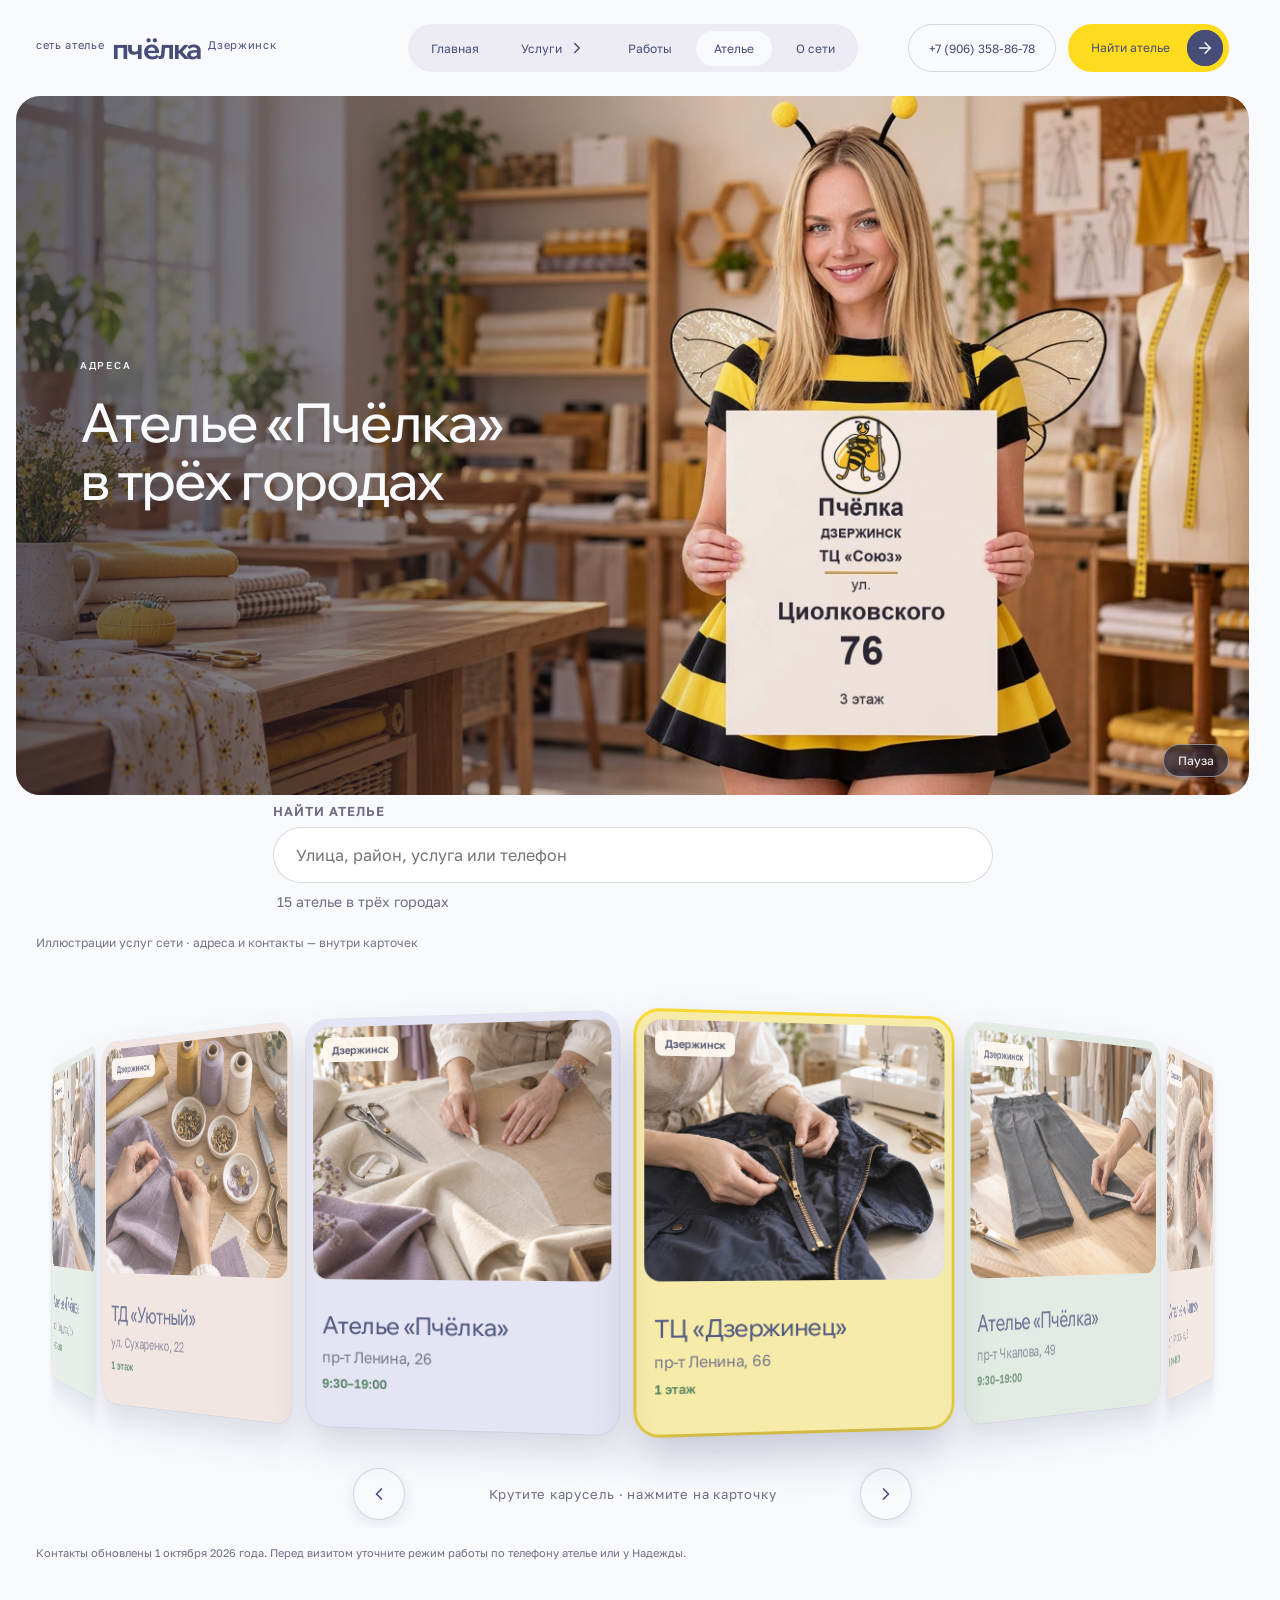
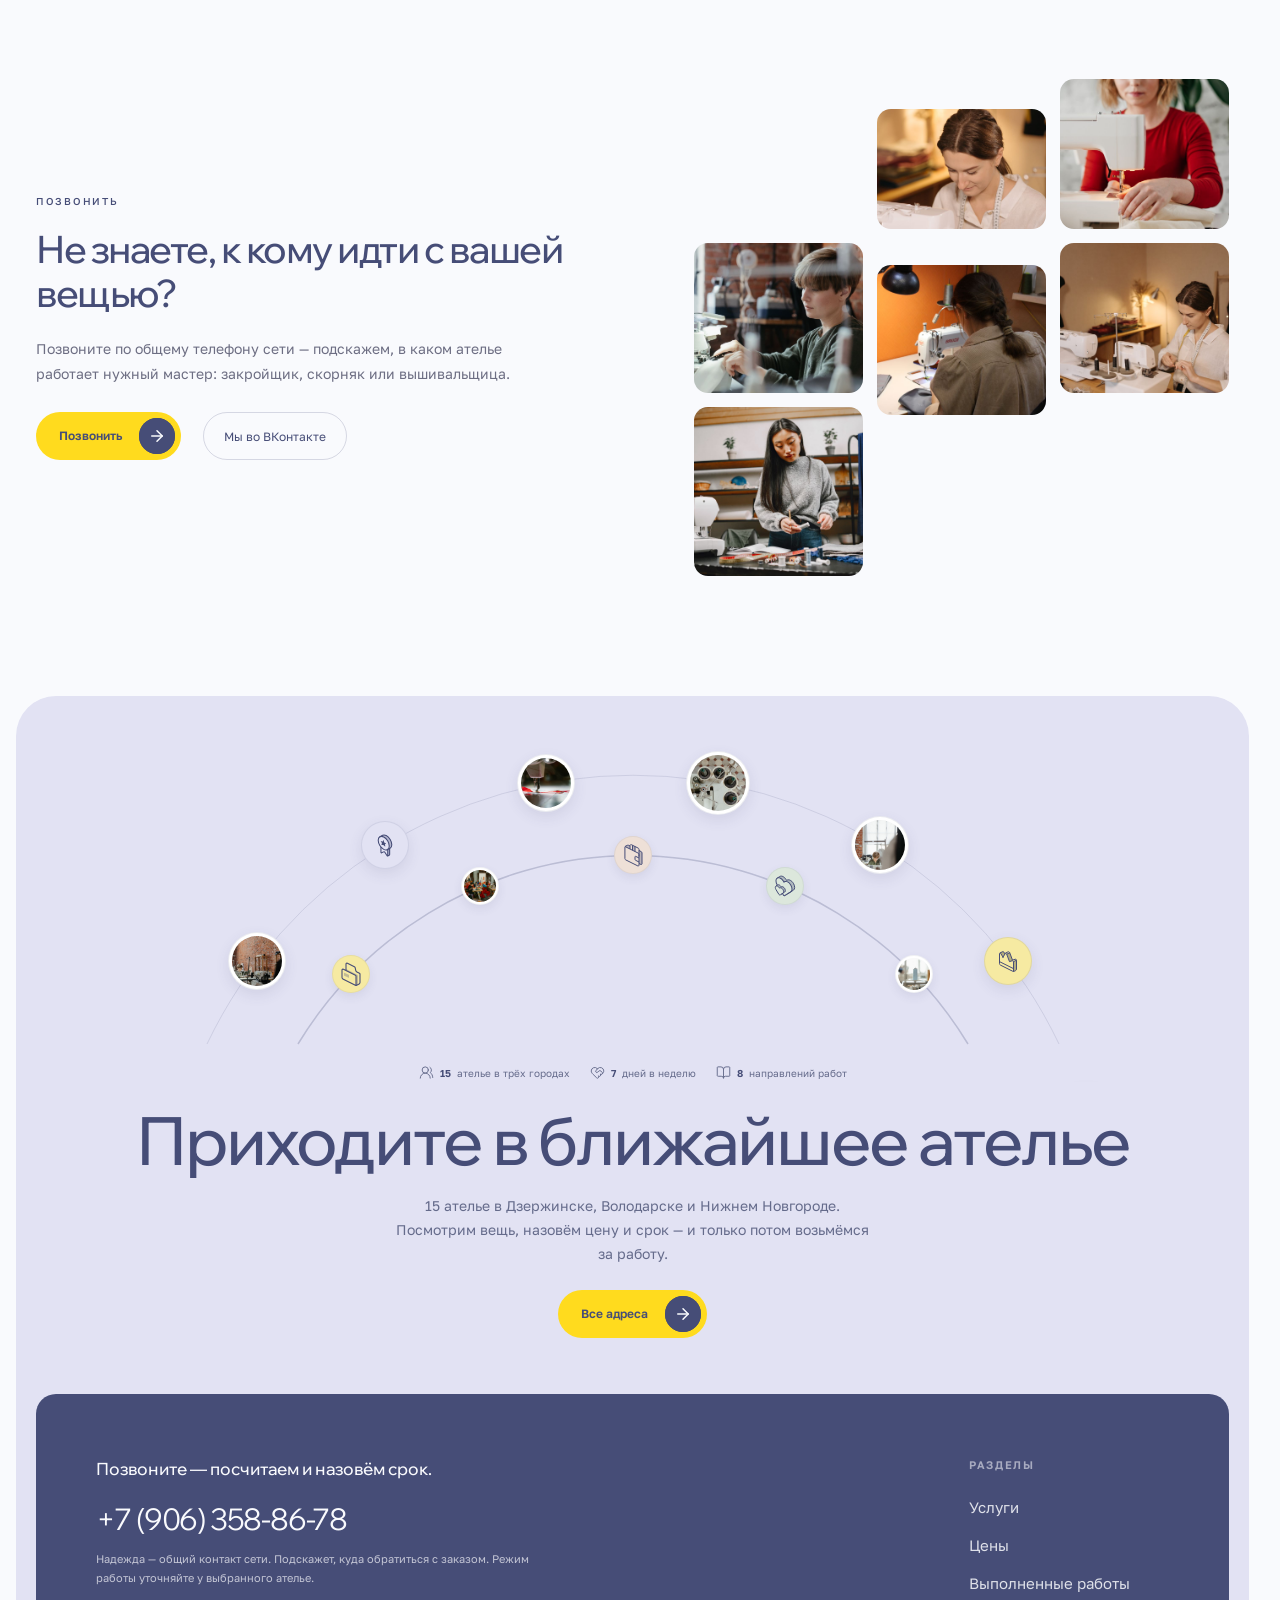
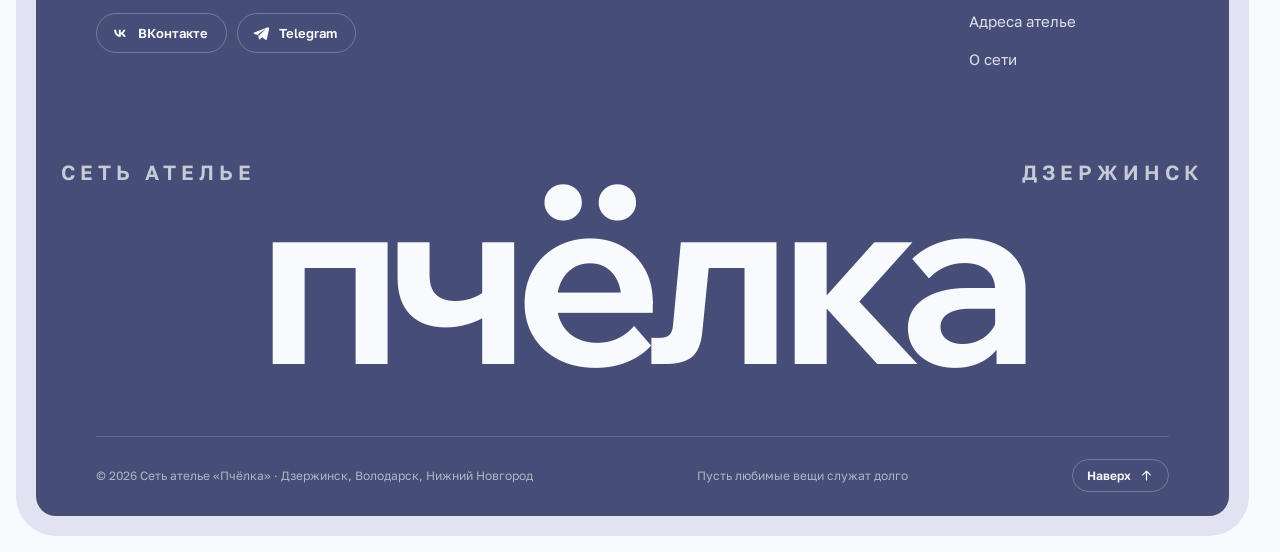
==== commit 891fef32: "Add generated social previews for every site section" ====
--- a/ateleye.html
+++ b/ateleye.html
@@ -1,5 +1,25 @@
 <!DOCTYPE html><html lang="ru"><head>
-<meta name="robots" content="noindex, nofollow"/><meta charset="utf-8"/><meta name="viewport" content="width=device-width, initial-scale=1"/><link rel="preconnect" href="https://fonts.googleapis.com"/><link rel="preconnect" href="https://fonts.gstatic.com" crossorigin/><link rel="stylesheet" href="https://fonts.googleapis.com/css2?family=Golos+Text:wght@400..900&family=Wix+Madefor+Display:wght@400..800&display=swap"/><link rel="stylesheet" href="assets/styles.css?v=cg-desk"/><link rel="icon" href="assets/img/logo-mark.png" type="image/png"/><title>Адреса ателье «Пчёлка» в Дзержинске, Володарске и Нижнем Новгороде</title><meta name="description" content="Все 15 ателье «Пчёлка» в Дзержинске, Володарске и Нижнем Новгороде: актуальные адреса, телефоны и контакты Надежды. Сормовский район — 3-е ателье."/><link rel="stylesheet" href="assets/fixes.css?v=23"/><link rel="stylesheet" href="assets/navigation.css?v=4"/><link rel="stylesheet" href="assets/atelier.css?v=cards3"/><link rel="stylesheet" href="assets/content-update.css?v=3"/></head><body><div class="coaches-page"><header class="site-header"><a class="logo" aria-label="Ателье «Пчёлка» — на главную" href="index.html"><span class="logo-dot">сеть ателье</span>пчёлка<span class="logo-dot">Дзержинск</span></a><nav class="site-header-menu " aria-label="Главное меню"><div class="site-menu-row"><a href="index.html">Главная</a><button class="site-more-toggle" type="button" aria-expanded="false" aria-controls="site-more-pages">Услуги<svg xmlns="http://www.w3.org/2000/svg" width="18" height="18" viewBox="0 0 24 24" fill="none" stroke="currentColor" stroke-width="2" stroke-linecap="round" stroke-linejoin="round" class="lucide lucide-chevron-right accordion-chevron" aria-hidden="true"><path d="m9 18 6-6-6-6"></path></svg></button><a href="raboty.html">Работы</a><a aria-current="page" href="ateleye.html">Ателье</a><a href="o-nas.html">О сети</a></div><div class="site-more-pages" id="site-more-pages" hidden><a href="uslugi.html">Все услуги</a><a href="uslugi/remont.html">Ремонт и подгонка одежды</a><a href="uslugi/poshiv.html">Пошив одежды на заказ</a><a href="uslugi/meh-kozha.html">Мех и кожа</a><a href="uslugi/spec.html">Нестандартные заказы и фурнитура</a><a href="uslugi/vyshivka.html">Машинная вышивка</a><a href="uslugi/pechat.html">Печать на одежде и мерч</a><a href="uslugi/shtory.html">Шторы и домашний текстиль</a><a href="uslugi/bele.html">Нижнее бельё на заказ</a></div></nav><div class="site-header-actions"><a class="site-sign-in" href="tel:+79063588678">+7 (906) 358-86-78</a><a href="ateleye.html" class="arrow-fill-button  "><span class="arrow-fill-surface" aria-hidden="true"></span><span class="arrow-fill-content">Найти ателье</span><span class="arrow-fill-icon" aria-hidden="true"><svg xmlns="http://www.w3.org/2000/svg" width="18" height="18" viewBox="0 0 24 24" fill="none" stroke="currentColor" stroke-width="2" stroke-linecap="round" stroke-linejoin="round" class="lucide lucide-arrow-right arrow-out" aria-hidden="true"><path d="M5 12h14"></path><path d="m12 5 7 7-7 7"></path></svg><svg xmlns="http://www.w3.org/2000/svg" width="18" height="18" viewBox="0 0 24 24" fill="none" stroke="currentColor" stroke-width="2" stroke-linecap="round" stroke-linejoin="round" class="lucide lucide-arrow-right arrow-in" aria-hidden="true"><path d="M5 12h14"></path><path d="m12 5 7 7-7 7"></path></svg></span></a></div></header><main><section class="coaches-hero coaches-hero-film atelier-bee-hero"><video class="service-hero-video" autoplay muted loop playsinline preload="metadata" poster="assets/img/addresses-bee-15-large-poster.jpg?v=1" aria-label="Девушка в костюме пчёлки по очереди показывает карточки 15 ателье"><source src="assets/img/addresses-bee-15-large.mp4?v=1" type="video/mp4"/></video><div class="atelier-hero-copy"><div class="eyebrow">АДРЕСА</div><h1>Ателье «Пчёлка»<br/>в трёх городах</h1></div><button class="atelier-video-toggle" type="button" aria-label="Приостановить видео">Пауза</button></section><section class="coaches-directory"><form class="addr-search" role="search"><label class="addr-search-label" for="addr-q">Найти ателье</label><input id="addr-q" class="addr-search-input" type="search" placeholder="Улица, район, услуга или телефон" autocomplete="off" enterkeyhint="search"/><p class="addr-search-meta" aria-live="polite"></p><ul class="addr-search-list" hidden></ul></form><div class="orbit" data-count="15"><div class="orbit-core" aria-hidden="true"><span></span><span></span><img src="assets/img/logo-mark.png" alt=""/></div><div class="orbit-ring" aria-hidden="true"></div><div class="orbit-node" data-i="0" data-related="" style="--glow:60px"><button type="button" class="orbit-dot" aria-expanded="false" aria-controls="orbit-card-0"><span class="orbit-thumb" aria-hidden="true"><img src="assets/img/ateliers/soyuz.jpg" alt="" loading="lazy"/></span><span class="orbit-label">ТЦ «Союз»</span><span class="orbit-short" aria-hidden="true">Дзержинск</span></button><article class="orbit-card" id="orbit-card-0" hidden><img src="assets/img/ateliers/soyuz.jpg" alt="" loading="lazy"/><div class="orbit-card-body"><div class="orbit-card-top"><span class="orbit-badge">3 этаж</span><span class="orbit-hours">9:30–19:00</span></div><h2>ТЦ «Союз»</h2><p class="orbit-address">Дзержинск, ул. Циолковского, 76</p><p class="orbit-about">Пошив сценической одежды, ремонт и пошив из любой ткани и трикотажа, нестандартные изделия, постельное бельё.</p><ul class="orbit-tags"><li>Пошив</li><li>Ремонт</li></ul><div class="orbit-actions"><a href="tel:+79202948539">+7 (920) 294-85-39</a><a href="tel:+79063588678">Надежда: +7 (906) 358-86-78</a><a href="https://yandex.ru/maps/?text=%D0%94%D0%B7%D0%B5%D1%80%D0%B6%D0%B8%D0%BD%D1%81%D0%BA%2C%20%D1%83%D0%BB.%20%D0%A6%D0%B8%D0%BE%D0%BB%D0%BA%D0%BE%D0%B2%D1%81%D0%BA%D0%BE%D0%B3%D0%BE%2C%2076%2C%20%D0%A2%D0%A6%20%C2%AB%D0%A1%D0%BE%D1%8E%D0%B7%C2%BB" target="_blank" rel="noopener">Маршрут</a></div></div></article></div><div class="orbit-node" data-i="1" data-related="" style="--glow:60px"><button type="button" class="orbit-dot" aria-expanded="false" aria-controls="orbit-card-1"><span class="orbit-thumb" aria-hidden="true"><img src="assets/img/ateliers/mercury.jpg" alt="" loading="lazy"/></span><span class="orbit-label">ТД «Меркурий»</span><span class="orbit-short" aria-hidden="true">Дзержинск</span></button><article class="orbit-card" id="orbit-card-1" hidden><img src="assets/img/ateliers/mercury.jpg" alt="" loading="lazy"/><div class="orbit-card-body"><div class="orbit-card-top"><span class="orbit-badge">1 этаж</span><span class="orbit-hours">9:30–19:00</span></div><h2>ТД «Меркурий»</h2><p class="orbit-address">Дзержинск, ул. Циолковского, 76</p><p class="orbit-about">Ремонт и пошив одежды из кожи, меха и трикотажа.</p><ul class="orbit-tags"><li>Мех и кожа</li><li>Пошив</li><li>Ремонт</li></ul><div class="orbit-actions"><a href="tel:+79202948539">+7 (920) 294-85-39</a><a href="tel:+79063588678">Надежда: +7 (906) 358-86-78</a><a href="https://yandex.ru/maps/?text=%D0%94%D0%B7%D0%B5%D1%80%D0%B6%D0%B8%D0%BD%D1%81%D0%BA%2C%20%D1%83%D0%BB.%20%D0%A6%D0%B8%D0%BE%D0%BB%D0%BA%D0%BE%D0%B2%D1%81%D0%BA%D0%BE%D0%B3%D0%BE%2C%2076%2C%20%D0%A2%D0%94%20%C2%AB%D0%9C%D0%B5%D1%80%D0%BA%D1%83%D1%80%D0%B8%D0%B9%C2%BB" target="_blank" rel="noopener">Маршрут</a></div></div></article></div><div class="orbit-node" data-i="2" data-related="" style="--glow:60px"><button type="button" class="orbit-dot" aria-expanded="false" aria-controls="orbit-card-2"><span class="orbit-thumb" aria-hidden="true"><img src="assets/img/ateliers/sverdlova.jpg" alt="" loading="lazy"/></span><span class="orbit-label">Ателье «Пчёлка»</span><span class="orbit-short" aria-hidden="true">Дзержинск</span></button><article class="orbit-card" id="orbit-card-2" hidden><img src="assets/img/ateliers/sverdlova.jpg" alt="" loading="lazy"/><div class="orbit-card-body"><div class="orbit-card-top"><span class="orbit-badge">Дзержинск</span><span class="orbit-hours">9:30–19:00</span></div><h2>Ателье «Пчёлка»</h2><p class="orbit-address">Дзержинск, пр-т Свердлова, 72А</p><p class="orbit-about">Ремонт одежды, ремонт сумок, пошив на заказ.</p><ul class="orbit-tags"><li>Ремонт</li><li>Пошив</li></ul><div class="orbit-actions"><a href="tel:+79648367071">+7 (964) 836-70-71</a><a href="tel:+79063588678">Надежда: +7 (906) 358-86-78</a><a href="https://yandex.ru/maps/?text=%D0%94%D0%B7%D0%B5%D1%80%D0%B6%D0%B8%D0%BD%D1%81%D0%BA%2C%20%D0%BF%D1%80-%D1%82%20%D0%A1%D0%B2%D0%B5%D1%80%D0%B4%D0%BB%D0%BE%D0%B2%D0%B0%2C%2072%D0%90%2C%20%D0%90%D1%82%D0%B5%D0%BB%D1%8C%D0%B5%20%C2%AB%D0%9F%D1%87%D1%91%D0%BB%D0%BA%D0%B0%C2%BB" target="_blank" rel="noopener">Маршрут</a></div></div></article></div><div class="orbit-node" data-i="3" data-related="" style="--glow:60px"><button type="button" class="orbit-dot" aria-expanded="false" aria-controls="orbit-card-3"><span class="orbit-thumb" aria-hidden="true"><img src="assets/img/ateliers/uyutny.jpg" alt="" loading="lazy"/></span><span class="orbit-label">ТД «Уютный»</span><span class="orbit-short" aria-hidden="true">Дзержинск</span></button><article class="orbit-card" id="orbit-card-3" hidden><img src="assets/img/ateliers/uyutny.jpg" alt="" loading="lazy"/><div class="orbit-card-body"><div class="orbit-card-top"><span class="orbit-badge">1 этаж</span><span class="orbit-hours">9:30–19:00</span></div><h2>ТД «Уютный»</h2><p class="orbit-address">Дзержинск, ул. Сухаренко, 22</p><p class="orbit-about">Ремонт одежды и продажа швейной фурнитуры.</p><ul class="orbit-tags"><li>Ремонт</li><li>Фурнитура</li></ul><div class="orbit-actions"><a href="tel:+79200437833">+7 (920) 043-78-33</a><a href="tel:+79063588678">Надежда: +7 (906) 358-86-78</a><a href="https://yandex.ru/maps/?text=%D0%94%D0%B7%D0%B5%D1%80%D0%B6%D0%B8%D0%BD%D1%81%D0%BA%2C%20%D1%83%D0%BB.%20%D0%A1%D1%83%D1%85%D0%B0%D1%80%D0%B5%D0%BD%D0%BA%D0%BE%2C%2022%2C%20%D0%A2%D0%94%20%C2%AB%D0%A3%D1%8E%D1%82%D0%BD%D1%8B%D0%B9%C2%BB" target="_blank" rel="noopener">Маршрут</a></div></div></article></div><div class="orbit-node" data-i="4" data-related="" style="--glow:60px"><button type="button" class="orbit-dot" aria-expanded="false" aria-controls="orbit-card-4"><span class="orbit-thumb" aria-hidden="true"><img src="assets/img/ateliers/lenina26.jpg" alt="" loading="lazy"/></span><span class="orbit-label">Ателье «Пчёлка»</span><span class="orbit-short" aria-hidden="true">Дзержинск</span></button><article class="orbit-card" id="orbit-card-4" hidden><img src="assets/img/ateliers/lenina26.jpg" alt="" loading="lazy"/><div class="orbit-card-body"><div class="orbit-card-top"><span class="orbit-badge">Дзержинск</span><span class="orbit-hours">9:30–19:00</span></div><h2>Ателье «Пчёлка»</h2><p class="orbit-address">Дзержинск, пр-т Ленина, 26</p><p class="orbit-about">Работает закройщик и скорняк: пошив и перешив шуб, дублёнок и пальто, ремонт трикотажа, подгибка джинсов, ремонт потёртостей, шторы, сценическая одежда, вышивка.</p><ul class="orbit-tags"><li>Пошив</li><li>Мех и кожа</li><li>Вышивка</li><li>Шторы</li><li>Ремонт</li></ul><div class="orbit-actions"><a href="tel:+79092992110">+7 (909) 299-21-10</a><a href="tel:+79063588678">Надежда: +7 (906) 358-86-78</a><a href="https://yandex.ru/maps/?text=%D0%94%D0%B7%D0%B5%D1%80%D0%B6%D0%B8%D0%BD%D1%81%D0%BA%2C%20%D0%BF%D1%80-%D1%82%20%D0%9B%D0%B5%D0%BD%D0%B8%D0%BD%D0%B0%2C%2026%2C%20%D0%90%D1%82%D0%B5%D0%BB%D1%8C%D0%B5%20%C2%AB%D0%9F%D1%87%D1%91%D0%BB%D0%BA%D0%B0%C2%BB" target="_blank" rel="noopener">Маршрут</a></div></div></article></div><div class="orbit-node" data-i="5" data-related="" style="--glow:60px"><button type="button" class="orbit-dot" aria-expanded="false" aria-controls="orbit-card-5"><span class="orbit-thumb" aria-hidden="true"><img src="assets/img/ateliers/dzerzhinets.jpg" alt="" loading="lazy"/></span><span class="orbit-label">ТЦ «Дзержинец» · ателье «Пчёлка»</span><span class="orbit-short" aria-hidden="true">Дзержинск</span></button><article class="orbit-card" id="orbit-card-5" hidden><img src="assets/img/ateliers/dzerzhinets.jpg" alt="" loading="lazy"/><div class="orbit-card-body"><div class="orbit-card-top"><span class="orbit-badge">1 этаж</span><span class="orbit-hours">9:30–19:00</span></div><h2>ТЦ «Дзержинец» · ателье «Пчёлка»</h2><p class="orbit-address">Дзержинск, пр-т Ленина, 66</p><p class="orbit-about">Ремонт и пошив одежды, срочный ремонт, замена молний — молнии в наличии, ремонт шуб и кожаных курток.</p><ul class="orbit-tags"><li>Ремонт</li><li>Пошив</li><li>Мех и кожа</li></ul><div class="orbit-actions"><a href="tel:+79535692177">+7 (953) 569-21-77</a><a href="tel:+79063588678">Надежда: +7 (906) 358-86-78</a><a href="https://yandex.ru/maps/?text=%D0%94%D0%B7%D0%B5%D1%80%D0%B6%D0%B8%D0%BD%D1%81%D0%BA%2C%20%D0%BF%D1%80-%D1%82%20%D0%9B%D0%B5%D0%BD%D0%B8%D0%BD%D0%B0%2C%2066%2C%20%D0%A2%D0%A6%20%C2%AB%D0%94%D0%B7%D0%B5%D1%80%D0%B6%D0%B8%D0%BD%D0%B5%D1%86%C2%BB%20%C2%B7%20%D0%B0%D1%82%D0%B5%D0%BB%D1%8C%D0%B5%20%C2%AB%D0%9F%D1%87%D1%91%D0%BB%D0%BA%D0%B0%C2%BB" target="_blank" rel="noopener">Маршрут</a></div></div></article></div><div class="orbit-node" data-i="6" data-related="" style="--glow:60px"><button type="button" class="orbit-dot" aria-expanded="false" aria-controls="orbit-card-6"><span class="orbit-thumb" aria-hidden="true"><img src="assets/img/ateliers/chkalova49.jpg" alt="" loading="lazy"/></span><span class="orbit-label">Ателье «Пчёлка»</span><span class="orbit-short" aria-hidden="true">Дзержинск</span></button><article class="orbit-card" id="orbit-card-6" hidden><img src="assets/img/ateliers/chkalova49.jpg" alt="" loading="lazy"/><div class="orbit-card-body"><div class="orbit-card-top"><span class="orbit-badge">Дзержинск</span><span class="orbit-hours">9:30–19:00</span></div><h2>Ателье «Пчёлка»</h2><p class="orbit-address">Дзержинск, пр-т Чкалова, 49</p><p class="orbit-about">Ремонт и подгонка одежды.</p><ul class="orbit-tags"><li>Ремонт</li></ul><div class="orbit-actions"><a href="tel:+79308003969">+7 (930) 800-39-69</a><a href="tel:+79063588678">Надежда: +7 (906) 358-86-78</a><a href="https://yandex.ru/maps/?text=%D0%94%D0%B7%D0%B5%D1%80%D0%B6%D0%B8%D0%BD%D1%81%D0%BA%2C%20%D0%BF%D1%80-%D1%82%20%D0%A7%D0%BA%D0%B0%D0%BB%D0%BE%D0%B2%D0%B0%2C%2049%2C%20%D0%90%D1%82%D0%B5%D0%BB%D1%8C%D0%B5%20%C2%AB%D0%9F%D1%87%D1%91%D0%BB%D0%BA%D0%B0%C2%BB" target="_blank" rel="noopener">Маршрут</a></div></div></article></div><div class="orbit-node" data-i="7" data-related="" style="--glow:60px"><button type="button" class="orbit-dot" aria-expanded="false" aria-controls="orbit-card-7"><span class="orbit-thumb" aria-hidden="true"><img src="assets/img/ateliers/klyukvina.jpg" alt="" loading="lazy"/></span><span class="orbit-label">Ателье «Лидия»</span><span class="orbit-short" aria-hidden="true">Дзержинск</span></button><article class="orbit-card" id="orbit-card-7" hidden><img src="assets/img/ateliers/klyukvina.jpg" alt="" loading="lazy"/><div class="orbit-card-body"><div class="orbit-card-top"><span class="orbit-badge">Дзержинск</span><span class="orbit-hours">9:00–19:00</span></div><h2>Ателье «Лидия»</h2><p class="orbit-address">Дзержинск, ул. Клюквина, 2</p><p class="orbit-about">Кожа и мех, перешив шапок, покраска кожаных изделий, замена молний, подгибка брюк, подгонка по фигуре, перешив пуховиков, одежда для собак, шторы.</p><ul class="orbit-tags"><li>Мех и кожа</li><li>Ремонт</li><li>Шторы</li><li>Фурнитура</li></ul><div class="orbit-actions"><a href="tel:+79648341044">+7 (964) 834-10-44</a><a href="tel:+79063588678">Надежда: +7 (906) 358-86-78</a><a href="https://yandex.ru/maps/?text=%D0%94%D0%B7%D0%B5%D1%80%D0%B6%D0%B8%D0%BD%D1%81%D0%BA%2C%20%D1%83%D0%BB.%20%D0%9A%D0%BB%D1%8E%D0%BA%D0%B2%D0%B8%D0%BD%D0%B0%2C%202%2C%20%D0%90%D1%82%D0%B5%D0%BB%D1%8C%D0%B5%20%C2%AB%D0%9B%D0%B8%D0%B4%D0%B8%D1%8F%C2%BB" target="_blank" rel="noopener">Маршрут</a></div></div></article></div><div class="orbit-node" data-i="8" data-related="" style="--glow:60px"><button type="button" class="orbit-dot" aria-expanded="false" aria-controls="orbit-card-8"><span class="orbit-thumb" aria-hidden="true"><img src="assets/img/ateliers/yubileiny.jpg" alt="" loading="lazy"/></span><span class="orbit-label">ТЦ «Юбилейный» · ателье «Пчёлка»</span><span class="orbit-short" aria-hidden="true">Дзержинск</span></button><article class="orbit-card" id="orbit-card-8" hidden><img src="assets/img/ateliers/yubileiny.jpg" alt="" loading="lazy"/><div class="orbit-card-body"><div class="orbit-card-top"><span class="orbit-badge">3 этаж</span><span class="orbit-hours">9:30–19:00</span></div><h2>ТЦ «Юбилейный» · ателье «Пчёлка»</h2><p class="orbit-address">Дзержинск, пр-т Чкалова, 23</p><p class="orbit-about">Ремонт и пошив одежды, сложный ремонт, установка кнопок, пошив штор, продажа женских трикотажных костюмов.</p><ul class="orbit-tags"><li>Ремонт</li><li>Пошив</li><li>Шторы</li><li>Фурнитура</li></ul><div class="orbit-actions"><a href="tel:+79082315378">+7 (908) 231-53-78</a><a href="tel:+79063588678">Надежда: +7 (906) 358-86-78</a><a href="https://yandex.ru/maps/?text=%D0%94%D0%B7%D0%B5%D1%80%D0%B6%D0%B8%D0%BD%D1%81%D0%BA%2C%20%D0%BF%D1%80-%D1%82%20%D0%A7%D0%BA%D0%B0%D0%BB%D0%BE%D0%B2%D0%B0%2C%2023%2C%20%D0%A2%D0%A6%20%C2%AB%D0%AE%D0%B1%D0%B8%D0%BB%D0%B5%D0%B9%D0%BD%D1%8B%D0%B9%C2%BB%20%C2%B7%20%D0%B0%D1%82%D0%B5%D0%BB%D1%8C%D0%B5%20%C2%AB%D0%9F%D1%87%D1%91%D0%BB%D0%BA%D0%B0%C2%BB" target="_blank" rel="noopener">Маршрут</a></div></div></article></div><div class="orbit-node" data-i="9" data-related="" style="--glow:60px"><button type="button" class="orbit-dot" aria-expanded="false" aria-controls="orbit-card-9"><span class="orbit-thumb" aria-hidden="true"><img src="assets/img/ateliers/lidia.jpg" alt="" loading="lazy"/></span><span class="orbit-label">ТЦ «Лидия» · ателье «Лидия»</span><span class="orbit-short" aria-hidden="true">Дзержинск</span></button><article class="orbit-card" id="orbit-card-9" hidden><img src="assets/img/ateliers/lidia.jpg" alt="" loading="lazy"/><div class="orbit-card-body"><div class="orbit-card-top"><span class="orbit-badge">Цокольный этаж</span><span class="orbit-hours">9:30–19:00</span></div><h2>ТЦ «Лидия» · ателье «Лидия»</h2><p class="orbit-address">Дзержинск, ул. Гайдара, 59Е</p><p class="orbit-about">Трикотаж, кожа и мех — работает скорняк. Пошив и перешив шуб и дублёнок, пошив оптом, нестандартные сумки, чехлы для лодочных моторов, тенты на качели, кнопки, заклёпки, джинсовые пуговицы и люверсы, шторы и покрывала.</p><ul class="orbit-tags"><li>Мех и кожа</li><li>Фурнитура</li><li>Шторы</li><li>Пошив</li></ul><div class="orbit-actions"><a href="tel:+79063588678">Надежда: +7 (906) 358-86-78</a><a href="https://yandex.ru/maps/?text=%D0%94%D0%B7%D0%B5%D1%80%D0%B6%D0%B8%D0%BD%D1%81%D0%BA%2C%20%D1%83%D0%BB.%20%D0%93%D0%B0%D0%B9%D0%B4%D0%B0%D1%80%D0%B0%2C%2059%D0%95%2C%20%D0%A2%D0%A6%20%C2%AB%D0%9B%D0%B8%D0%B4%D0%B8%D1%8F%C2%BB%20%C2%B7%20%D0%B0%D1%82%D0%B5%D0%BB%D1%8C%D0%B5%20%C2%AB%D0%9B%D0%B8%D0%B4%D0%B8%D1%8F%C2%BB" target="_blank" rel="noopener">Маршрут</a></div></div></article></div><div class="orbit-node" data-i="10" data-related="" style="--glow:60px"><button type="button" class="orbit-dot" aria-expanded="false" aria-controls="orbit-card-10"><span class="orbit-thumb" aria-hidden="true"><img src="assets/img/ateliers/volodarsk.jpg" alt="" loading="lazy"/></span><span class="orbit-label">Ателье «Пчёлка»</span><span class="orbit-short" aria-hidden="true">Володарск</span></button><article class="orbit-card" id="orbit-card-10" hidden><img src="assets/img/ateliers/volodarsk.jpg" alt="" loading="lazy"/><div class="orbit-card-body"><div class="orbit-card-top"><span class="orbit-badge">Володарск</span><span class="orbit-hours">Режим уточняйте по телефону</span></div><h2>Ателье «Пчёлка»</h2><p class="orbit-address">Володарск, ул. Суворова, 8А</p><p class="orbit-about">Надежда подскажет, какие работы принимают в этом ателье, и поможет с заказом.</p><ul class="orbit-tags"></ul><div class="orbit-actions"><a href="tel:+79601932574">+7 (960) 193-25-74</a><a href="tel:+79063588678">Надежда: +7 (906) 358-86-78</a><a href="https://yandex.ru/maps/?text=%D0%92%D0%BE%D0%BB%D0%BE%D0%B4%D0%B0%D1%80%D1%81%D0%BA%2C%20%D1%83%D0%BB.%20%D0%A1%D1%83%D0%B2%D0%BE%D1%80%D0%BE%D0%B2%D0%B0%2C%208%D0%90%2C%20%D0%90%D1%82%D0%B5%D0%BB%D1%8C%D0%B5%20%C2%AB%D0%9F%D1%87%D1%91%D0%BB%D0%BA%D0%B0%C2%BB" target="_blank" rel="noopener">Маршрут</a></div></div></article></div><div class="orbit-node" data-i="11" data-related="" style="--glow:60px"><button type="button" class="orbit-dot" aria-expanded="false" aria-controls="orbit-card-11"><span class="orbit-thumb" aria-hidden="true"><img src="assets/img/ateliers/sormovo.jpg" alt="" loading="lazy"/></span><span class="orbit-label">Сормовский район</span><span class="orbit-short" aria-hidden="true">Нижний Новгород</span></button><article class="orbit-card" id="orbit-card-11" hidden><img src="assets/img/ateliers/sormovo.jpg" alt="" loading="lazy"/><div class="orbit-card-body"><div class="orbit-card-top"><span class="orbit-badge">Нижний Новгород</span><span class="orbit-hours">Режим уточняйте по телефону</span></div><h2>Сормовский район</h2><p class="orbit-address">Нижний Новгород, 3-е ателье</p><p class="orbit-about">3-е ателье в Сормовском районе. По вопросам заказа и проезда звоните Надежде.</p><ul class="orbit-tags"></ul><div class="orbit-actions"><a href="tel:+79063588678">Надежда: +7 (906) 358-86-78</a></div></div></article></div><div class="orbit-node" data-i="12" data-related="" style="--glow:60px"><button type="button" class="orbit-dot" aria-expanded="false" aria-controls="orbit-card-12"><span class="orbit-thumb" aria-hidden="true"><img src="assets/img/ateliers/pobednaya.jpg" alt="" loading="lazy"/></span><span class="orbit-label">Ателье «Пчёлка»</span><span class="orbit-short" aria-hidden="true">Нижний Новгород</span></button><article class="orbit-card" id="orbit-card-12" hidden><img src="assets/img/ateliers/pobednaya.jpg" alt="" loading="lazy"/><div class="orbit-card-body"><div class="orbit-card-top"><span class="orbit-badge">Нижний Новгород</span><span class="orbit-hours">Режим уточняйте по телефону</span></div><h2>Ателье «Пчёлка»</h2><p class="orbit-address">Нижний Новгород, ул. Победная, 30</p><p class="orbit-about">Надежда подскажет, какие работы принимают в этом ателье, и поможет с заказом.</p><ul class="orbit-tags"></ul><div class="orbit-actions"><a href="tel:+79307053055">+7 (930) 705-30-55</a><a href="tel:+79063588678">Надежда: +7 (906) 358-86-78</a><a href="https://yandex.ru/maps/?text=%D0%9D%D0%B8%D0%B6%D0%BD%D0%B8%D0%B9%20%D0%9D%D0%BE%D0%B2%D0%B3%D0%BE%D1%80%D0%BE%D0%B4%2C%20%D1%83%D0%BB.%20%D0%9F%D0%BE%D0%B1%D0%B5%D0%B4%D0%BD%D0%B0%D1%8F%2C%2030%2C%20%D0%90%D1%82%D0%B5%D0%BB%D1%8C%D0%B5%20%C2%AB%D0%9F%D1%87%D1%91%D0%BB%D0%BA%D0%B0%C2%BB" target="_blank" rel="noopener">Маршрут</a></div></div></article></div><div class="orbit-node" data-i="13" data-related="" style="--glow:60px"><button type="button" class="orbit-dot" aria-expanded="false" aria-controls="orbit-card-13"><span class="orbit-thumb" aria-hidden="true"><img src="assets/img/ateliers/ivanova.jpg" alt="" loading="lazy"/></span><span class="orbit-label">Ателье «Пчёлка»</span><span class="orbit-short" aria-hidden="true">Нижний Новгород</span></button><article class="orbit-card" id="orbit-card-13" hidden><img src="assets/img/ateliers/ivanova.jpg" alt="" loading="lazy"/><div class="orbit-card-body"><div class="orbit-card-top"><span class="orbit-badge">1 этаж</span><span class="orbit-hours">Режим уточняйте по телефону</span></div><h2>Ателье «Пчёлка»</h2><p class="orbit-address">Нижний Новгород, ул. Василия Иванова, 14/9</p><p class="orbit-about">Надежда подскажет, какие работы принимают в этом ателье, и поможет с заказом.</p><ul class="orbit-tags"></ul><div class="orbit-actions"><a href="tel:+79081659935">+7 (908) 165-99-35</a><a href="tel:+79063588678">Надежда: +7 (906) 358-86-78</a><a href="https://yandex.ru/maps/?text=%D0%9D%D0%B8%D0%B6%D0%BD%D0%B8%D0%B9%20%D0%9D%D0%BE%D0%B2%D0%B3%D0%BE%D1%80%D0%BE%D0%B4%2C%20%D1%83%D0%BB.%20%D0%92%D0%B0%D1%81%D0%B8%D0%BB%D0%B8%D1%8F%20%D0%98%D0%B2%D0%B0%D0%BD%D0%BE%D0%B2%D0%B0%2C%2014/9%2C%20%D0%90%D1%82%D0%B5%D0%BB%D1%8C%D0%B5%20%C2%AB%D0%9F%D1%87%D1%91%D0%BB%D0%BA%D0%B0%C2%BB" target="_blank" rel="noopener">Маршрут</a></div></div></article></div><div class="orbit-node" data-i="14" data-related="" style="--glow:60px"><button type="button" class="orbit-dot" aria-expanded="false" aria-controls="orbit-card-14"><span class="orbit-thumb" aria-hidden="true"><img src="assets/img/ateliers/kosmos.jpg" alt="" loading="lazy"/></span><span class="orbit-label">Ателье в магазине «Магнит»</span><span class="orbit-short" aria-hidden="true">Нижний Новгород</span></button><article class="orbit-card" id="orbit-card-14" hidden><img src="assets/img/ateliers/kosmos.jpg" alt="" loading="lazy"/><div class="orbit-card-body"><div class="orbit-card-top"><span class="orbit-badge">Цокольный этаж</span><span class="orbit-hours">Режим уточняйте по телефону</span></div><h2>Ателье в магазине «Магнит»</h2><p class="orbit-address">Нижний Новгород, ул. Героев Космоса, 52</p><p class="orbit-about">Надежда подскажет, какие работы принимают в этом ателье, и поможет с заказом.</p><ul class="orbit-tags"></ul><div class="orbit-actions"><a href="tel:+79524787678">+7 (952) 478-76-78</a><a href="tel:+79063588678">Надежда: +7 (906) 358-86-78</a><a href="https://yandex.ru/maps/?text=%D0%9D%D0%B8%D0%B6%D0%BD%D0%B8%D0%B9%20%D0%9D%D0%BE%D0%B2%D0%B3%D0%BE%D1%80%D0%BE%D0%B4%2C%20%D1%83%D0%BB.%20%D0%93%D0%B5%D1%80%D0%BE%D0%B5%D0%B2%20%D0%9A%D0%BE%D1%81%D0%BC%D0%BE%D1%81%D0%B0%2C%2052%2C%20%D0%90%D1%82%D0%B5%D0%BB%D1%8C%D0%B5%20%D0%B2%20%D0%BC%D0%B0%D0%B3%D0%B0%D0%B7%D0%B8%D0%BD%D0%B5%20%C2%AB%D0%9C%D0%B0%D0%B3%D0%BD%D0%B8%D1%82%C2%BB" target="_blank" rel="noopener">Маршрут</a></div></div></article></div><p class="orbit-hint">Нажмите на точку — откроется карточка ателье</p></div><p class="atelier-gallery-note">Иллюстрации услуг сети · адреса и контакты — внутри карточек</p><div class="cgal" aria-label="Ателье сети"><div class="cgal-scene"><div class="cgal-ring"><button type="button" class="cgal-card" data-i="0" aria-label="ТЦ «Союз», Дзержинск, ул. Циолковского, 76"><img src="assets/img/ateliers/soyuz.jpg" alt="" loading="lazy"/><span class="cgal-city">Дзержинск</span><span class="cgal-copy"><span class="cgal-name">ТЦ «Союз»</span><span class="cgal-addr">ул. Циолковского, 76</span><span class="cgal-hours">3 этаж</span></span></button><button type="button" class="cgal-card" data-i="1" aria-label="ТД «Меркурий», Дзержинск, ул. Циолковского, 76"><img src="assets/img/ateliers/mercury.jpg" alt="" loading="lazy"/><span class="cgal-city">Дзержинск</span><span class="cgal-copy"><span class="cgal-name">ТД «Меркурий»</span><span class="cgal-addr">ул. Циолковского, 76</span><span class="cgal-hours">1 этаж</span></span></button><button type="button" class="cgal-card" data-i="2" aria-label="Ателье «Пчёлка», Дзержинск, пр-т Свердлова, 72А"><img src="assets/img/ateliers/sverdlova.jpg" alt="" loading="lazy"/><span class="cgal-city">Дзержинск</span><span class="cgal-copy"><span class="cgal-name">Ателье «Пчёлка»</span><span class="cgal-addr">пр-т Свердлова, 72А</span><span class="cgal-hours">9:30–19:00</span></span></button><button type="button" class="cgal-card" data-i="3" aria-label="ТД «Уютный», Дзержинск, ул. Сухаренко, 22"><img src="assets/img/ateliers/uyutny.jpg" alt="" loading="lazy"/><span class="cgal-city">Дзержинск</span><span class="cgal-copy"><span class="cgal-name">ТД «Уютный»</span><span class="cgal-addr">ул. Сухаренко, 22</span><span class="cgal-hours">1 этаж</span></span></button><button type="button" class="cgal-card" data-i="4" aria-label="Ателье «Пчёлка», Дзержинск, пр-т Ленина, 26"><img src="assets/img/ateliers/lenina26.jpg" alt="" loading="lazy"/><span class="cgal-city">Дзержинск</span><span class="cgal-copy"><span class="cgal-name">Ателье «Пчёлка»</span><span class="cgal-addr">пр-т Ленина, 26</span><span class="cgal-hours">9:30–19:00</span></span></button><button type="button" class="cgal-card" data-i="5" aria-label="ТЦ «Дзержинец» · ателье «Пчёлка», Дзержинск, пр-т Ленина, 66"><img src="assets/img/ateliers/dzerzhinets.jpg" alt="" loading="lazy"/><span class="cgal-city">Дзержинск</span><span class="cgal-copy"><span class="cgal-name">ТЦ «Дзержинец»</span><span class="cgal-addr">пр-т Ленина, 66</span><span class="cgal-hours">1 этаж</span></span></button><button type="button" class="cgal-card" data-i="6" aria-label="Ателье «Пчёлка», Дзержинск, пр-т Чкалова, 49"><img src="assets/img/ateliers/chkalova49.jpg" alt="" loading="lazy"/><span class="cgal-city">Дзержинск</span><span class="cgal-copy"><span class="cgal-name">Ателье «Пчёлка»</span><span class="cgal-addr">пр-т Чкалова, 49</span><span class="cgal-hours">9:30–19:00</span></span></button><button type="button" class="cgal-card" data-i="7" aria-label="Ателье «Лидия», Дзержинск, ул. Клюквина, 2"><img src="assets/img/ateliers/klyukvina.jpg" alt="" loading="lazy"/><span class="cgal-city">Дзержинск</span><span class="cgal-copy"><span class="cgal-name">Ателье «Лидия»</span><span class="cgal-addr">ул. Клюквина, 2</span><span class="cgal-hours">9:00–19:00</span></span></button><button type="button" class="cgal-card" data-i="8" aria-label="ТЦ «Юбилейный» · ателье «Пчёлка», Дзержинск, пр-т Чкалова, 23"><img src="assets/img/ateliers/yubileiny.jpg" alt="" loading="lazy"/><span class="cgal-city">Дзержинск</span><span class="cgal-copy"><span class="cgal-name">ТЦ «Юбилейный»</span><span class="cgal-addr">пр-т Чкалова, 23</span><span class="cgal-hours">3 этаж</span></span></button><button type="button" class="cgal-card" data-i="9" aria-label="ТЦ «Лидия» · ателье «Лидия», Дзержинск, ул. Гайдара, 59Е"><img src="assets/img/ateliers/lidia.jpg" alt="" loading="lazy"/><span class="cgal-city">Дзержинск</span><span class="cgal-copy"><span class="cgal-name">ТЦ «Лидия»</span><span class="cgal-addr">ул. Гайдара, 59Е</span><span class="cgal-hours">Цокольный этаж</span></span></button><button type="button" class="cgal-card" data-i="10" aria-label="Ателье «Пчёлка», Володарск, ул. Суворова, 8А"><img src="assets/img/ateliers/volodarsk.jpg" alt="" loading="lazy"/><span class="cgal-city">Володарск</span><span class="cgal-copy"><span class="cgal-name">Ателье «Пчёлка»</span><span class="cgal-addr">ул. Суворова, 8А</span><span class="cgal-hours">Режим уточняйте</span></span></button><button type="button" class="cgal-card" data-i="11" aria-label="Сормовский район, Нижний Новгород, 3-е ателье"><img src="assets/img/ateliers/sormovo.jpg" alt="" loading="lazy"/><span class="cgal-city">НН</span><span class="cgal-copy"><span class="cgal-name">Сормовский район</span><span class="cgal-addr">3-е ателье</span><span class="cgal-hours">Режим уточняйте</span></span></button><button type="button" class="cgal-card" data-i="12" aria-label="Ателье «Пчёлка», Нижний Новгород, ул. Победная, 30"><img src="assets/img/ateliers/pobednaya.jpg" alt="" loading="lazy"/><span class="cgal-city">НН</span><span class="cgal-copy"><span class="cgal-name">Ателье «Пчёлка»</span><span class="cgal-addr">ул. Победная, 30</span><span class="cgal-hours">Режим уточняйте</span></span></button><button type="button" class="cgal-card" data-i="13" aria-label="Ателье «Пчёлка», Нижний Новгород, ул. Василия Иванова, 14/9"><img src="assets/img/ateliers/ivanova.jpg" alt="" loading="lazy"/><span class="cgal-city">НН</span><span class="cgal-copy"><span class="cgal-name">Ателье «Пчёлка»</span><span class="cgal-addr">ул. Василия Иванова, 14/9</span><span class="cgal-hours">1 этаж</span></span></button><button type="button" class="cgal-card" data-i="14" aria-label="Ателье в магазине «Магнит», Нижний Новгород, ул. Героев Космоса, 52"><img src="assets/img/ateliers/kosmos.jpg" alt="" loading="lazy"/><span class="cgal-city">НН</span><span class="cgal-copy"><span class="cgal-name">Магазин «Магнит»</span><span class="cgal-addr">ул. Героев Космоса, 52</span><span class="cgal-hours">Цокольный этаж</span></span></button></div></div><div class="cgal-bar"><button type="button" class="cgal-nav cgal-prev" aria-label="Предыдущее ателье"><svg viewBox="0 0 24 24" aria-hidden="true"><path d="M15 6l-6 6 6 6"/></svg></button><p class="cgal-hint">Крутите карусель · нажмите на карточку</p><button type="button" class="cgal-nav cgal-next" aria-label="Следующее ателье"><svg viewBox="0 0 24 24" aria-hidden="true"><path d="M9 6l6 6-6 6"/></svg></button></div><dialog class="cgal-sheet" aria-label="Ателье"><button type="button" class="cgal-close" aria-label="Закрыть"><svg viewBox="0 0 24 24" aria-hidden="true"><path d="M18 6 6 18M6 6l12 12"/></svg></button><div class="cgal-sheet-body"></div></dialog></div><p class="coaches-sample-note">Контакты обновлены 1 октября 2026 года. Перед визитом уточните режим работы по телефону ателье или у Надежды.</p></section><section class="coaches-invitation"><div><div class="eyebrow">ПОЗВОНИТЬ</div><h2>Не знаете, к кому идти с вашей вещью?</h2><p>Позвоните по общему телефону сети — подскажем, в каком ателье работает нужный мастер: закройщик, скорняк или вышивальщица.</p><div class="coaches-invitation-actions"><a href="tel:+79063588678" class="arrow-fill-button  button primary"><span class="arrow-fill-surface" aria-hidden="true"></span><span class="arrow-fill-content">Позвонить</span><span class="arrow-fill-icon" aria-hidden="true"><svg xmlns="http://www.w3.org/2000/svg" width="18" height="18" viewBox="0 0 24 24" fill="none" stroke="currentColor" stroke-width="2" stroke-linecap="round" stroke-linejoin="round" class="lucide lucide-arrow-right arrow-out" aria-hidden="true"><path d="M5 12h14"></path><path d="m12 5 7 7-7 7"></path></svg><svg xmlns="http://www.w3.org/2000/svg" width="18" height="18" viewBox="0 0 24 24" fill="none" stroke="currentColor" stroke-width="2" stroke-linecap="round" stroke-linejoin="round" class="lucide lucide-arrow-right arrow-in" aria-hidden="true"><path d="M5 12h14"></path><path d="m12 5 7 7-7 7"></path></svg></span></a><a class="coaches-membership-button" href="https://vk.com/atelepchelka">Мы во ВКонтакте</a></div></div><div class="coaches-collage"><img src="assets/stock/gallery-1.jpg" alt="" loading="lazy"/><img src="assets/stock/gallery-2.jpg" alt="" loading="lazy"/><img src="assets/stock/gallery-3.jpg" alt="" loading="lazy"/><img src="assets/stock/gallery-4.jpg" alt="" loading="lazy"/><img src="assets/stock/gallery-5.jpg" alt="" loading="lazy"/><img src="assets/stock/gallery-6.jpg" alt="" loading="lazy"/></div></section><section class="final-cta final-cta-orbit final-cta-with-footer" id="contacts">
+<meta name="robots" content="noindex, nofollow"/><meta charset="utf-8"/><meta name="viewport" content="width=device-width, initial-scale=1"/><link rel="preconnect" href="https://fonts.googleapis.com"/><link rel="preconnect" href="https://fonts.gstatic.com" crossorigin/><link rel="stylesheet" href="https://fonts.googleapis.com/css2?family=Golos+Text:wght@400..900&family=Wix+Madefor+Display:wght@400..800&display=swap"/><link rel="stylesheet" href="assets/styles.css?v=cg-desk"/><link rel="icon" href="assets/img/logo-mark.png" type="image/png"/><title>Адреса ателье «Пчёлка» в Дзержинске, Володарске и Нижнем Новгороде</title>
+<!-- Section link preview -->
+<meta property="og:type" content="website"/>
+<meta property="og:locale" content="ru_RU"/>
+<meta property="og:site_name" content="Сеть ателье «Пчёлка»"/>
+<meta property="og:title" content="Ателье рядом — «Пчёлка»"/>
+<meta property="og:description" content="Все 15 ателье «Пчёлка» в Дзержинске, Володарске и Нижнем Новгороде: актуальные адреса, телефоны и контакты Надежды. Сормовский район — 3-е ателье."/>
+<meta property="og:url" content="https://s5hyhbpftv-alt.github.io/pchelka-demo/ateleye.html"/>
+<meta property="og:image" content="https://s5hyhbpftv-alt.github.io/pchelka-demo/assets/img/previews/ateliers-v1.jpg"/>
+<meta property="og:image:secure_url" content="https://s5hyhbpftv-alt.github.io/pchelka-demo/assets/img/previews/ateliers-v1.jpg"/>
+<meta property="og:image:type" content="image/jpeg"/>
+<meta property="og:image:width" content="1200"/>
+<meta property="og:image:height" content="628"/>
+<meta property="og:image:alt" content="Ателье «Пчёлка» — Ателье рядом"/>
+<meta name="twitter:card" content="summary_large_image"/>
+<meta name="twitter:title" content="Ателье рядом — «Пчёлка»"/>
+<meta name="twitter:description" content="Все 15 ателье «Пчёлка» в Дзержинске, Володарске и Нижнем Новгороде: актуальные адреса, телефоны и контакты Надежды. Сормовский район — 3-е ателье."/>
+<meta name="twitter:image" content="https://s5hyhbpftv-alt.github.io/pchelka-demo/assets/img/previews/ateliers-v1.jpg"/>
+<meta name="twitter:image:alt" content="Ателье «Пчёлка» — Ателье рядом"/>
+<!-- /Section link preview -->
+<meta name="description" content="Все 15 ателье «Пчёлка» в Дзержинске, Володарске и Нижнем Новгороде: актуальные адреса, телефоны и контакты Надежды. Сормовский район — 3-е ателье."/><link rel="stylesheet" href="assets/fixes.css?v=23"/><link rel="stylesheet" href="assets/navigation.css?v=4"/><link rel="stylesheet" href="assets/atelier.css?v=cards3"/><link rel="stylesheet" href="assets/content-update.css?v=3"/></head><body><div class="coaches-page"><header class="site-header"><a class="logo" aria-label="Ателье «Пчёлка» — на главную" href="index.html"><span class="logo-dot">сеть ателье</span>пчёлка<span class="logo-dot">Дзержинск</span></a><nav class="site-header-menu " aria-label="Главное меню"><div class="site-menu-row"><a href="index.html">Главная</a><button class="site-more-toggle" type="button" aria-expanded="false" aria-controls="site-more-pages">Услуги<svg xmlns="http://www.w3.org/2000/svg" width="18" height="18" viewBox="0 0 24 24" fill="none" stroke="currentColor" stroke-width="2" stroke-linecap="round" stroke-linejoin="round" class="lucide lucide-chevron-right accordion-chevron" aria-hidden="true"><path d="m9 18 6-6-6-6"></path></svg></button><a href="raboty.html">Работы</a><a aria-current="page" href="ateleye.html">Ателье</a><a href="o-nas.html">О сети</a></div><div class="site-more-pages" id="site-more-pages" hidden><a href="uslugi.html">Все услуги</a><a href="uslugi/remont.html">Ремонт и подгонка одежды</a><a href="uslugi/poshiv.html">Пошив одежды на заказ</a><a href="uslugi/meh-kozha.html">Мех и кожа</a><a href="uslugi/spec.html">Нестандартные заказы и фурнитура</a><a href="uslugi/vyshivka.html">Машинная вышивка</a><a href="uslugi/pechat.html">Печать на одежде и мерч</a><a href="uslugi/shtory.html">Шторы и домашний текстиль</a><a href="uslugi/bele.html">Нижнее бельё на заказ</a></div></nav><div class="site-header-actions"><a class="site-sign-in" href="tel:+79063588678">+7 (906) 358-86-78</a><a href="ateleye.html" class="arrow-fill-button  "><span class="arrow-fill-surface" aria-hidden="true"></span><span class="arrow-fill-content">Найти ателье</span><span class="arrow-fill-icon" aria-hidden="true"><svg xmlns="http://www.w3.org/2000/svg" width="18" height="18" viewBox="0 0 24 24" fill="none" stroke="currentColor" stroke-width="2" stroke-linecap="round" stroke-linejoin="round" class="lucide lucide-arrow-right arrow-out" aria-hidden="true"><path d="M5 12h14"></path><path d="m12 5 7 7-7 7"></path></svg><svg xmlns="http://www.w3.org/2000/svg" width="18" height="18" viewBox="0 0 24 24" fill="none" stroke="currentColor" stroke-width="2" stroke-linecap="round" stroke-linejoin="round" class="lucide lucide-arrow-right arrow-in" aria-hidden="true"><path d="M5 12h14"></path><path d="m12 5 7 7-7 7"></path></svg></span></a></div></header><main><section class="coaches-hero coaches-hero-film atelier-bee-hero"><video class="service-hero-video" autoplay muted loop playsinline preload="metadata" poster="assets/img/addresses-bee-15-large-poster.jpg?v=1" aria-label="Девушка в костюме пчёлки по очереди показывает карточки 15 ателье"><source src="assets/img/addresses-bee-15-large.mp4?v=1" type="video/mp4"/></video><div class="atelier-hero-copy"><div class="eyebrow">АДРЕСА</div><h1>Ателье «Пчёлка»<br/>в трёх городах</h1></div><button class="atelier-video-toggle" type="button" aria-label="Приостановить видео">Пауза</button></section><section class="coaches-directory"><form class="addr-search" role="search"><label class="addr-search-label" for="addr-q">Найти ателье</label><input id="addr-q" class="addr-search-input" type="search" placeholder="Улица, район, услуга или телефон" autocomplete="off" enterkeyhint="search"/><p class="addr-search-meta" aria-live="polite"></p><ul class="addr-search-list" hidden></ul></form><div class="orbit" data-count="15"><div class="orbit-core" aria-hidden="true"><span></span><span></span><img src="assets/img/logo-mark.png" alt=""/></div><div class="orbit-ring" aria-hidden="true"></div><div class="orbit-node" data-i="0" data-related="" style="--glow:60px"><button type="button" class="orbit-dot" aria-expanded="false" aria-controls="orbit-card-0"><span class="orbit-thumb" aria-hidden="true"><img src="assets/img/ateliers/soyuz.jpg" alt="" loading="lazy"/></span><span class="orbit-label">ТЦ «Союз»</span><span class="orbit-short" aria-hidden="true">Дзержинск</span></button><article class="orbit-card" id="orbit-card-0" hidden><img src="assets/img/ateliers/soyuz.jpg" alt="" loading="lazy"/><div class="orbit-card-body"><div class="orbit-card-top"><span class="orbit-badge">3 этаж</span><span class="orbit-hours">9:30–19:00</span></div><h2>ТЦ «Союз»</h2><p class="orbit-address">Дзержинск, ул. Циолковского, 76</p><p class="orbit-about">Пошив сценической одежды, ремонт и пошив из любой ткани и трикотажа, нестандартные изделия, постельное бельё.</p><ul class="orbit-tags"><li>Пошив</li><li>Ремонт</li></ul><div class="orbit-actions"><a href="tel:+79202948539">+7 (920) 294-85-39</a><a href="tel:+79063588678">Надежда: +7 (906) 358-86-78</a><a href="https://yandex.ru/maps/?text=%D0%94%D0%B7%D0%B5%D1%80%D0%B6%D0%B8%D0%BD%D1%81%D0%BA%2C%20%D1%83%D0%BB.%20%D0%A6%D0%B8%D0%BE%D0%BB%D0%BA%D0%BE%D0%B2%D1%81%D0%BA%D0%BE%D0%B3%D0%BE%2C%2076%2C%20%D0%A2%D0%A6%20%C2%AB%D0%A1%D0%BE%D1%8E%D0%B7%C2%BB" target="_blank" rel="noopener">Маршрут</a></div></div></article></div><div class="orbit-node" data-i="1" data-related="" style="--glow:60px"><button type="button" class="orbit-dot" aria-expanded="false" aria-controls="orbit-card-1"><span class="orbit-thumb" aria-hidden="true"><img src="assets/img/ateliers/mercury.jpg" alt="" loading="lazy"/></span><span class="orbit-label">ТД «Меркурий»</span><span class="orbit-short" aria-hidden="true">Дзержинск</span></button><article class="orbit-card" id="orbit-card-1" hidden><img src="assets/img/ateliers/mercury.jpg" alt="" loading="lazy"/><div class="orbit-card-body"><div class="orbit-card-top"><span class="orbit-badge">1 этаж</span><span class="orbit-hours">9:30–19:00</span></div><h2>ТД «Меркурий»</h2><p class="orbit-address">Дзержинск, ул. Циолковского, 76</p><p class="orbit-about">Ремонт и пошив одежды из кожи, меха и трикотажа.</p><ul class="orbit-tags"><li>Мех и кожа</li><li>Пошив</li><li>Ремонт</li></ul><div class="orbit-actions"><a href="tel:+79202948539">+7 (920) 294-85-39</a><a href="tel:+79063588678">Надежда: +7 (906) 358-86-78</a><a href="https://yandex.ru/maps/?text=%D0%94%D0%B7%D0%B5%D1%80%D0%B6%D0%B8%D0%BD%D1%81%D0%BA%2C%20%D1%83%D0%BB.%20%D0%A6%D0%B8%D0%BE%D0%BB%D0%BA%D0%BE%D0%B2%D1%81%D0%BA%D0%BE%D0%B3%D0%BE%2C%2076%2C%20%D0%A2%D0%94%20%C2%AB%D0%9C%D0%B5%D1%80%D0%BA%D1%83%D1%80%D0%B8%D0%B9%C2%BB" target="_blank" rel="noopener">Маршрут</a></div></div></article></div><div class="orbit-node" data-i="2" data-related="" style="--glow:60px"><button type="button" class="orbit-dot" aria-expanded="false" aria-controls="orbit-card-2"><span class="orbit-thumb" aria-hidden="true"><img src="assets/img/ateliers/sverdlova.jpg" alt="" loading="lazy"/></span><span class="orbit-label">Ателье «Пчёлка»</span><span class="orbit-short" aria-hidden="true">Дзержинск</span></button><article class="orbit-card" id="orbit-card-2" hidden><img src="assets/img/ateliers/sverdlova.jpg" alt="" loading="lazy"/><div class="orbit-card-body"><div class="orbit-card-top"><span class="orbit-badge">Дзержинск</span><span class="orbit-hours">9:30–19:00</span></div><h2>Ателье «Пчёлка»</h2><p class="orbit-address">Дзержинск, пр-т Свердлова, 72А</p><p class="orbit-about">Ремонт одежды, ремонт сумок, пошив на заказ.</p><ul class="orbit-tags"><li>Ремонт</li><li>Пошив</li></ul><div class="orbit-actions"><a href="tel:+79648367071">+7 (964) 836-70-71</a><a href="tel:+79063588678">Надежда: +7 (906) 358-86-78</a><a href="https://yandex.ru/maps/?text=%D0%94%D0%B7%D0%B5%D1%80%D0%B6%D0%B8%D0%BD%D1%81%D0%BA%2C%20%D0%BF%D1%80-%D1%82%20%D0%A1%D0%B2%D0%B5%D1%80%D0%B4%D0%BB%D0%BE%D0%B2%D0%B0%2C%2072%D0%90%2C%20%D0%90%D1%82%D0%B5%D0%BB%D1%8C%D0%B5%20%C2%AB%D0%9F%D1%87%D1%91%D0%BB%D0%BA%D0%B0%C2%BB" target="_blank" rel="noopener">Маршрут</a></div></div></article></div><div class="orbit-node" data-i="3" data-related="" style="--glow:60px"><button type="button" class="orbit-dot" aria-expanded="false" aria-controls="orbit-card-3"><span class="orbit-thumb" aria-hidden="true"><img src="assets/img/ateliers/uyutny.jpg" alt="" loading="lazy"/></span><span class="orbit-label">ТД «Уютный»</span><span class="orbit-short" aria-hidden="true">Дзержинск</span></button><article class="orbit-card" id="orbit-card-3" hidden><img src="assets/img/ateliers/uyutny.jpg" alt="" loading="lazy"/><div class="orbit-card-body"><div class="orbit-card-top"><span class="orbit-badge">1 этаж</span><span class="orbit-hours">9:30–19:00</span></div><h2>ТД «Уютный»</h2><p class="orbit-address">Дзержинск, ул. Сухаренко, 22</p><p class="orbit-about">Ремонт одежды и продажа швейной фурнитуры.</p><ul class="orbit-tags"><li>Ремонт</li><li>Фурнитура</li></ul><div class="orbit-actions"><a href="tel:+79200437833">+7 (920) 043-78-33</a><a href="tel:+79063588678">Надежда: +7 (906) 358-86-78</a><a href="https://yandex.ru/maps/?text=%D0%94%D0%B7%D0%B5%D1%80%D0%B6%D0%B8%D0%BD%D1%81%D0%BA%2C%20%D1%83%D0%BB.%20%D0%A1%D1%83%D1%85%D0%B0%D1%80%D0%B5%D0%BD%D0%BA%D0%BE%2C%2022%2C%20%D0%A2%D0%94%20%C2%AB%D0%A3%D1%8E%D1%82%D0%BD%D1%8B%D0%B9%C2%BB" target="_blank" rel="noopener">Маршрут</a></div></div></article></div><div class="orbit-node" data-i="4" data-related="" style="--glow:60px"><button type="button" class="orbit-dot" aria-expanded="false" aria-controls="orbit-card-4"><span class="orbit-thumb" aria-hidden="true"><img src="assets/img/ateliers/lenina26.jpg" alt="" loading="lazy"/></span><span class="orbit-label">Ателье «Пчёлка»</span><span class="orbit-short" aria-hidden="true">Дзержинск</span></button><article class="orbit-card" id="orbit-card-4" hidden><img src="assets/img/ateliers/lenina26.jpg" alt="" loading="lazy"/><div class="orbit-card-body"><div class="orbit-card-top"><span class="orbit-badge">Дзержинск</span><span class="orbit-hours">9:30–19:00</span></div><h2>Ателье «Пчёлка»</h2><p class="orbit-address">Дзержинск, пр-т Ленина, 26</p><p class="orbit-about">Работает закройщик и скорняк: пошив и перешив шуб, дублёнок и пальто, ремонт трикотажа, подгибка джинсов, ремонт потёртостей, шторы, сценическая одежда, вышивка.</p><ul class="orbit-tags"><li>Пошив</li><li>Мех и кожа</li><li>Вышивка</li><li>Шторы</li><li>Ремонт</li></ul><div class="orbit-actions"><a href="tel:+79092992110">+7 (909) 299-21-10</a><a href="tel:+79063588678">Надежда: +7 (906) 358-86-78</a><a href="https://yandex.ru/maps/?text=%D0%94%D0%B7%D0%B5%D1%80%D0%B6%D0%B8%D0%BD%D1%81%D0%BA%2C%20%D0%BF%D1%80-%D1%82%20%D0%9B%D0%B5%D0%BD%D0%B8%D0%BD%D0%B0%2C%2026%2C%20%D0%90%D1%82%D0%B5%D0%BB%D1%8C%D0%B5%20%C2%AB%D0%9F%D1%87%D1%91%D0%BB%D0%BA%D0%B0%C2%BB" target="_blank" rel="noopener">Маршрут</a></div></div></article></div><div class="orbit-node" data-i="5" data-related="" style="--glow:60px"><button type="button" class="orbit-dot" aria-expanded="false" aria-controls="orbit-card-5"><span class="orbit-thumb" aria-hidden="true"><img src="assets/img/ateliers/dzerzhinets.jpg" alt="" loading="lazy"/></span><span class="orbit-label">ТЦ «Дзержинец» · ателье «Пчёлка»</span><span class="orbit-short" aria-hidden="true">Дзержинск</span></button><article class="orbit-card" id="orbit-card-5" hidden><img src="assets/img/ateliers/dzerzhinets.jpg" alt="" loading="lazy"/><div class="orbit-card-body"><div class="orbit-card-top"><span class="orbit-badge">1 этаж</span><span class="orbit-hours">9:30–19:00</span></div><h2>ТЦ «Дзержинец» · ателье «Пчёлка»</h2><p class="orbit-address">Дзержинск, пр-т Ленина, 66</p><p class="orbit-about">Ремонт и пошив одежды, срочный ремонт, замена молний — молнии в наличии, ремонт шуб и кожаных курток.</p><ul class="orbit-tags"><li>Ремонт</li><li>Пошив</li><li>Мех и кожа</li></ul><div class="orbit-actions"><a href="tel:+79535692177">+7 (953) 569-21-77</a><a href="tel:+79063588678">Надежда: +7 (906) 358-86-78</a><a href="https://yandex.ru/maps/?text=%D0%94%D0%B7%D0%B5%D1%80%D0%B6%D0%B8%D0%BD%D1%81%D0%BA%2C%20%D0%BF%D1%80-%D1%82%20%D0%9B%D0%B5%D0%BD%D0%B8%D0%BD%D0%B0%2C%2066%2C%20%D0%A2%D0%A6%20%C2%AB%D0%94%D0%B7%D0%B5%D1%80%D0%B6%D0%B8%D0%BD%D0%B5%D1%86%C2%BB%20%C2%B7%20%D0%B0%D1%82%D0%B5%D0%BB%D1%8C%D0%B5%20%C2%AB%D0%9F%D1%87%D1%91%D0%BB%D0%BA%D0%B0%C2%BB" target="_blank" rel="noopener">Маршрут</a></div></div></article></div><div class="orbit-node" data-i="6" data-related="" style="--glow:60px"><button type="button" class="orbit-dot" aria-expanded="false" aria-controls="orbit-card-6"><span class="orbit-thumb" aria-hidden="true"><img src="assets/img/ateliers/chkalova49.jpg" alt="" loading="lazy"/></span><span class="orbit-label">Ателье «Пчёлка»</span><span class="orbit-short" aria-hidden="true">Дзержинск</span></button><article class="orbit-card" id="orbit-card-6" hidden><img src="assets/img/ateliers/chkalova49.jpg" alt="" loading="lazy"/><div class="orbit-card-body"><div class="orbit-card-top"><span class="orbit-badge">Дзержинск</span><span class="orbit-hours">9:30–19:00</span></div><h2>Ателье «Пчёлка»</h2><p class="orbit-address">Дзержинск, пр-т Чкалова, 49</p><p class="orbit-about">Ремонт и подгонка одежды.</p><ul class="orbit-tags"><li>Ремонт</li></ul><div class="orbit-actions"><a href="tel:+79308003969">+7 (930) 800-39-69</a><a href="tel:+79063588678">Надежда: +7 (906) 358-86-78</a><a href="https://yandex.ru/maps/?text=%D0%94%D0%B7%D0%B5%D1%80%D0%B6%D0%B8%D0%BD%D1%81%D0%BA%2C%20%D0%BF%D1%80-%D1%82%20%D0%A7%D0%BA%D0%B0%D0%BB%D0%BE%D0%B2%D0%B0%2C%2049%2C%20%D0%90%D1%82%D0%B5%D0%BB%D1%8C%D0%B5%20%C2%AB%D0%9F%D1%87%D1%91%D0%BB%D0%BA%D0%B0%C2%BB" target="_blank" rel="noopener">Маршрут</a></div></div></article></div><div class="orbit-node" data-i="7" data-related="" style="--glow:60px"><button type="button" class="orbit-dot" aria-expanded="false" aria-controls="orbit-card-7"><span class="orbit-thumb" aria-hidden="true"><img src="assets/img/ateliers/klyukvina.jpg" alt="" loading="lazy"/></span><span class="orbit-label">Ателье «Лидия»</span><span class="orbit-short" aria-hidden="true">Дзержинск</span></button><article class="orbit-card" id="orbit-card-7" hidden><img src="assets/img/ateliers/klyukvina.jpg" alt="" loading="lazy"/><div class="orbit-card-body"><div class="orbit-card-top"><span class="orbit-badge">Дзержинск</span><span class="orbit-hours">9:00–19:00</span></div><h2>Ателье «Лидия»</h2><p class="orbit-address">Дзержинск, ул. Клюквина, 2</p><p class="orbit-about">Кожа и мех, перешив шапок, покраска кожаных изделий, замена молний, подгибка брюк, подгонка по фигуре, перешив пуховиков, одежда для собак, шторы.</p><ul class="orbit-tags"><li>Мех и кожа</li><li>Ремонт</li><li>Шторы</li><li>Фурнитура</li></ul><div class="orbit-actions"><a href="tel:+79648341044">+7 (964) 834-10-44</a><a href="tel:+79063588678">Надежда: +7 (906) 358-86-78</a><a href="https://yandex.ru/maps/?text=%D0%94%D0%B7%D0%B5%D1%80%D0%B6%D0%B8%D0%BD%D1%81%D0%BA%2C%20%D1%83%D0%BB.%20%D0%9A%D0%BB%D1%8E%D0%BA%D0%B2%D0%B8%D0%BD%D0%B0%2C%202%2C%20%D0%90%D1%82%D0%B5%D0%BB%D1%8C%D0%B5%20%C2%AB%D0%9B%D0%B8%D0%B4%D0%B8%D1%8F%C2%BB" target="_blank" rel="noopener">Маршрут</a></div></div></article></div><div class="orbit-node" data-i="8" data-related="" style="--glow:60px"><button type="button" class="orbit-dot" aria-expanded="false" aria-controls="orbit-card-8"><span class="orbit-thumb" aria-hidden="true"><img src="assets/img/ateliers/yubileiny.jpg" alt="" loading="lazy"/></span><span class="orbit-label">ТЦ «Юбилейный» · ателье «Пчёлка»</span><span class="orbit-short" aria-hidden="true">Дзержинск</span></button><article class="orbit-card" id="orbit-card-8" hidden><img src="assets/img/ateliers/yubileiny.jpg" alt="" loading="lazy"/><div class="orbit-card-body"><div class="orbit-card-top"><span class="orbit-badge">3 этаж</span><span class="orbit-hours">9:30–19:00</span></div><h2>ТЦ «Юбилейный» · ателье «Пчёлка»</h2><p class="orbit-address">Дзержинск, пр-т Чкалова, 23</p><p class="orbit-about">Ремонт и пошив одежды, сложный ремонт, установка кнопок, пошив штор, продажа женских трикотажных костюмов.</p><ul class="orbit-tags"><li>Ремонт</li><li>Пошив</li><li>Шторы</li><li>Фурнитура</li></ul><div class="orbit-actions"><a href="tel:+79082315378">+7 (908) 231-53-78</a><a href="tel:+79063588678">Надежда: +7 (906) 358-86-78</a><a href="https://yandex.ru/maps/?text=%D0%94%D0%B7%D0%B5%D1%80%D0%B6%D0%B8%D0%BD%D1%81%D0%BA%2C%20%D0%BF%D1%80-%D1%82%20%D0%A7%D0%BA%D0%B0%D0%BB%D0%BE%D0%B2%D0%B0%2C%2023%2C%20%D0%A2%D0%A6%20%C2%AB%D0%AE%D0%B1%D0%B8%D0%BB%D0%B5%D0%B9%D0%BD%D1%8B%D0%B9%C2%BB%20%C2%B7%20%D0%B0%D1%82%D0%B5%D0%BB%D1%8C%D0%B5%20%C2%AB%D0%9F%D1%87%D1%91%D0%BB%D0%BA%D0%B0%C2%BB" target="_blank" rel="noopener">Маршрут</a></div></div></article></div><div class="orbit-node" data-i="9" data-related="" style="--glow:60px"><button type="button" class="orbit-dot" aria-expanded="false" aria-controls="orbit-card-9"><span class="orbit-thumb" aria-hidden="true"><img src="assets/img/ateliers/lidia.jpg" alt="" loading="lazy"/></span><span class="orbit-label">ТЦ «Лидия» · ателье «Лидия»</span><span class="orbit-short" aria-hidden="true">Дзержинск</span></button><article class="orbit-card" id="orbit-card-9" hidden><img src="assets/img/ateliers/lidia.jpg" alt="" loading="lazy"/><div class="orbit-card-body"><div class="orbit-card-top"><span class="orbit-badge">Цокольный этаж</span><span class="orbit-hours">9:30–19:00</span></div><h2>ТЦ «Лидия» · ателье «Лидия»</h2><p class="orbit-address">Дзержинск, ул. Гайдара, 59Е</p><p class="orbit-about">Трикотаж, кожа и мех — работает скорняк. Пошив и перешив шуб и дублёнок, пошив оптом, нестандартные сумки, чехлы для лодочных моторов, тенты на качели, кнопки, заклёпки, джинсовые пуговицы и люверсы, шторы и покрывала.</p><ul class="orbit-tags"><li>Мех и кожа</li><li>Фурнитура</li><li>Шторы</li><li>Пошив</li></ul><div class="orbit-actions"><a href="tel:+79063588678">Надежда: +7 (906) 358-86-78</a><a href="https://yandex.ru/maps/?text=%D0%94%D0%B7%D0%B5%D1%80%D0%B6%D0%B8%D0%BD%D1%81%D0%BA%2C%20%D1%83%D0%BB.%20%D0%93%D0%B0%D0%B9%D0%B4%D0%B0%D1%80%D0%B0%2C%2059%D0%95%2C%20%D0%A2%D0%A6%20%C2%AB%D0%9B%D0%B8%D0%B4%D0%B8%D1%8F%C2%BB%20%C2%B7%20%D0%B0%D1%82%D0%B5%D0%BB%D1%8C%D0%B5%20%C2%AB%D0%9B%D0%B8%D0%B4%D0%B8%D1%8F%C2%BB" target="_blank" rel="noopener">Маршрут</a></div></div></article></div><div class="orbit-node" data-i="10" data-related="" style="--glow:60px"><button type="button" class="orbit-dot" aria-expanded="false" aria-controls="orbit-card-10"><span class="orbit-thumb" aria-hidden="true"><img src="assets/img/ateliers/volodarsk.jpg" alt="" loading="lazy"/></span><span class="orbit-label">Ателье «Пчёлка»</span><span class="orbit-short" aria-hidden="true">Володарск</span></button><article class="orbit-card" id="orbit-card-10" hidden><img src="assets/img/ateliers/volodarsk.jpg" alt="" loading="lazy"/><div class="orbit-card-body"><div class="orbit-card-top"><span class="orbit-badge">Володарск</span><span class="orbit-hours">Режим уточняйте по телефону</span></div><h2>Ателье «Пчёлка»</h2><p class="orbit-address">Володарск, ул. Суворова, 8А</p><p class="orbit-about">Надежда подскажет, какие работы принимают в этом ателье, и поможет с заказом.</p><ul class="orbit-tags"></ul><div class="orbit-actions"><a href="tel:+79601932574">+7 (960) 193-25-74</a><a href="tel:+79063588678">Надежда: +7 (906) 358-86-78</a><a href="https://yandex.ru/maps/?text=%D0%92%D0%BE%D0%BB%D0%BE%D0%B4%D0%B0%D1%80%D1%81%D0%BA%2C%20%D1%83%D0%BB.%20%D0%A1%D1%83%D0%B2%D0%BE%D1%80%D0%BE%D0%B2%D0%B0%2C%208%D0%90%2C%20%D0%90%D1%82%D0%B5%D0%BB%D1%8C%D0%B5%20%C2%AB%D0%9F%D1%87%D1%91%D0%BB%D0%BA%D0%B0%C2%BB" target="_blank" rel="noopener">Маршрут</a></div></div></article></div><div class="orbit-node" data-i="11" data-related="" style="--glow:60px"><button type="button" class="orbit-dot" aria-expanded="false" aria-controls="orbit-card-11"><span class="orbit-thumb" aria-hidden="true"><img src="assets/img/ateliers/sormovo.jpg" alt="" loading="lazy"/></span><span class="orbit-label">Сормовский район</span><span class="orbit-short" aria-hidden="true">Нижний Новгород</span></button><article class="orbit-card" id="orbit-card-11" hidden><img src="assets/img/ateliers/sormovo.jpg" alt="" loading="lazy"/><div class="orbit-card-body"><div class="orbit-card-top"><span class="orbit-badge">Нижний Новгород</span><span class="orbit-hours">Режим уточняйте по телефону</span></div><h2>Сормовский район</h2><p class="orbit-address">Нижний Новгород, 3-е ателье</p><p class="orbit-about">3-е ателье в Сормовском районе. По вопросам заказа и проезда звоните Надежде.</p><ul class="orbit-tags"></ul><div class="orbit-actions"><a href="tel:+79063588678">Надежда: +7 (906) 358-86-78</a></div></div></article></div><div class="orbit-node" data-i="12" data-related="" style="--glow:60px"><button type="button" class="orbit-dot" aria-expanded="false" aria-controls="orbit-card-12"><span class="orbit-thumb" aria-hidden="true"><img src="assets/img/ateliers/pobednaya.jpg" alt="" loading="lazy"/></span><span class="orbit-label">Ателье «Пчёлка»</span><span class="orbit-short" aria-hidden="true">Нижний Новгород</span></button><article class="orbit-card" id="orbit-card-12" hidden><img src="assets/img/ateliers/pobednaya.jpg" alt="" loading="lazy"/><div class="orbit-card-body"><div class="orbit-card-top"><span class="orbit-badge">Нижний Новгород</span><span class="orbit-hours">Режим уточняйте по телефону</span></div><h2>Ателье «Пчёлка»</h2><p class="orbit-address">Нижний Новгород, ул. Победная, 30</p><p class="orbit-about">Надежда подскажет, какие работы принимают в этом ателье, и поможет с заказом.</p><ul class="orbit-tags"></ul><div class="orbit-actions"><a href="tel:+79307053055">+7 (930) 705-30-55</a><a href="tel:+79063588678">Надежда: +7 (906) 358-86-78</a><a href="https://yandex.ru/maps/?text=%D0%9D%D0%B8%D0%B6%D0%BD%D0%B8%D0%B9%20%D0%9D%D0%BE%D0%B2%D0%B3%D0%BE%D1%80%D0%BE%D0%B4%2C%20%D1%83%D0%BB.%20%D0%9F%D0%BE%D0%B1%D0%B5%D0%B4%D0%BD%D0%B0%D1%8F%2C%2030%2C%20%D0%90%D1%82%D0%B5%D0%BB%D1%8C%D0%B5%20%C2%AB%D0%9F%D1%87%D1%91%D0%BB%D0%BA%D0%B0%C2%BB" target="_blank" rel="noopener">Маршрут</a></div></div></article></div><div class="orbit-node" data-i="13" data-related="" style="--glow:60px"><button type="button" class="orbit-dot" aria-expanded="false" aria-controls="orbit-card-13"><span class="orbit-thumb" aria-hidden="true"><img src="assets/img/ateliers/ivanova.jpg" alt="" loading="lazy"/></span><span class="orbit-label">Ателье «Пчёлка»</span><span class="orbit-short" aria-hidden="true">Нижний Новгород</span></button><article class="orbit-card" id="orbit-card-13" hidden><img src="assets/img/ateliers/ivanova.jpg" alt="" loading="lazy"/><div class="orbit-card-body"><div class="orbit-card-top"><span class="orbit-badge">1 этаж</span><span class="orbit-hours">Режим уточняйте по телефону</span></div><h2>Ателье «Пчёлка»</h2><p class="orbit-address">Нижний Новгород, ул. Василия Иванова, 14/9</p><p class="orbit-about">Надежда подскажет, какие работы принимают в этом ателье, и поможет с заказом.</p><ul class="orbit-tags"></ul><div class="orbit-actions"><a href="tel:+79081659935">+7 (908) 165-99-35</a><a href="tel:+79063588678">Надежда: +7 (906) 358-86-78</a><a href="https://yandex.ru/maps/?text=%D0%9D%D0%B8%D0%B6%D0%BD%D0%B8%D0%B9%20%D0%9D%D0%BE%D0%B2%D0%B3%D0%BE%D1%80%D0%BE%D0%B4%2C%20%D1%83%D0%BB.%20%D0%92%D0%B0%D1%81%D0%B8%D0%BB%D0%B8%D1%8F%20%D0%98%D0%B2%D0%B0%D0%BD%D0%BE%D0%B2%D0%B0%2C%2014/9%2C%20%D0%90%D1%82%D0%B5%D0%BB%D1%8C%D0%B5%20%C2%AB%D0%9F%D1%87%D1%91%D0%BB%D0%BA%D0%B0%C2%BB" target="_blank" rel="noopener">Маршрут</a></div></div></article></div><div class="orbit-node" data-i="14" data-related="" style="--glow:60px"><button type="button" class="orbit-dot" aria-expanded="false" aria-controls="orbit-card-14"><span class="orbit-thumb" aria-hidden="true"><img src="assets/img/ateliers/kosmos.jpg" alt="" loading="lazy"/></span><span class="orbit-label">Ателье в магазине «Магнит»</span><span class="orbit-short" aria-hidden="true">Нижний Новгород</span></button><article class="orbit-card" id="orbit-card-14" hidden><img src="assets/img/ateliers/kosmos.jpg" alt="" loading="lazy"/><div class="orbit-card-body"><div class="orbit-card-top"><span class="orbit-badge">Цокольный этаж</span><span class="orbit-hours">Режим уточняйте по телефону</span></div><h2>Ателье в магазине «Магнит»</h2><p class="orbit-address">Нижний Новгород, ул. Героев Космоса, 52</p><p class="orbit-about">Надежда подскажет, какие работы принимают в этом ателье, и поможет с заказом.</p><ul class="orbit-tags"></ul><div class="orbit-actions"><a href="tel:+79524787678">+7 (952) 478-76-78</a><a href="tel:+79063588678">Надежда: +7 (906) 358-86-78</a><a href="https://yandex.ru/maps/?text=%D0%9D%D0%B8%D0%B6%D0%BD%D0%B8%D0%B9%20%D0%9D%D0%BE%D0%B2%D0%B3%D0%BE%D1%80%D0%BE%D0%B4%2C%20%D1%83%D0%BB.%20%D0%93%D0%B5%D1%80%D0%BE%D0%B5%D0%B2%20%D0%9A%D0%BE%D1%81%D0%BC%D0%BE%D1%81%D0%B0%2C%2052%2C%20%D0%90%D1%82%D0%B5%D0%BB%D1%8C%D0%B5%20%D0%B2%20%D0%BC%D0%B0%D0%B3%D0%B0%D0%B7%D0%B8%D0%BD%D0%B5%20%C2%AB%D0%9C%D0%B0%D0%B3%D0%BD%D0%B8%D1%82%C2%BB" target="_blank" rel="noopener">Маршрут</a></div></div></article></div><p class="orbit-hint">Нажмите на точку — откроется карточка ателье</p></div><p class="atelier-gallery-note">Иллюстрации услуг сети · адреса и контакты — внутри карточек</p><div class="cgal" aria-label="Ателье сети"><div class="cgal-scene"><div class="cgal-ring"><button type="button" class="cgal-card" data-i="0" aria-label="ТЦ «Союз», Дзержинск, ул. Циолковского, 76"><img src="assets/img/ateliers/soyuz.jpg" alt="" loading="lazy"/><span class="cgal-city">Дзержинск</span><span class="cgal-copy"><span class="cgal-name">ТЦ «Союз»</span><span class="cgal-addr">ул. Циолковского, 76</span><span class="cgal-hours">3 этаж</span></span></button><button type="button" class="cgal-card" data-i="1" aria-label="ТД «Меркурий», Дзержинск, ул. Циолковского, 76"><img src="assets/img/ateliers/mercury.jpg" alt="" loading="lazy"/><span class="cgal-city">Дзержинск</span><span class="cgal-copy"><span class="cgal-name">ТД «Меркурий»</span><span class="cgal-addr">ул. Циолковского, 76</span><span class="cgal-hours">1 этаж</span></span></button><button type="button" class="cgal-card" data-i="2" aria-label="Ателье «Пчёлка», Дзержинск, пр-т Свердлова, 72А"><img src="assets/img/ateliers/sverdlova.jpg" alt="" loading="lazy"/><span class="cgal-city">Дзержинск</span><span class="cgal-copy"><span class="cgal-name">Ателье «Пчёлка»</span><span class="cgal-addr">пр-т Свердлова, 72А</span><span class="cgal-hours">9:30–19:00</span></span></button><button type="button" class="cgal-card" data-i="3" aria-label="ТД «Уютный», Дзержинск, ул. Сухаренко, 22"><img src="assets/img/ateliers/uyutny.jpg" alt="" loading="lazy"/><span class="cgal-city">Дзержинск</span><span class="cgal-copy"><span class="cgal-name">ТД «Уютный»</span><span class="cgal-addr">ул. Сухаренко, 22</span><span class="cgal-hours">1 этаж</span></span></button><button type="button" class="cgal-card" data-i="4" aria-label="Ателье «Пчёлка», Дзержинск, пр-т Ленина, 26"><img src="assets/img/ateliers/lenina26.jpg" alt="" loading="lazy"/><span class="cgal-city">Дзержинск</span><span class="cgal-copy"><span class="cgal-name">Ателье «Пчёлка»</span><span class="cgal-addr">пр-т Ленина, 26</span><span class="cgal-hours">9:30–19:00</span></span></button><button type="button" class="cgal-card" data-i="5" aria-label="ТЦ «Дзержинец» · ателье «Пчёлка», Дзержинск, пр-т Ленина, 66"><img src="assets/img/ateliers/dzerzhinets.jpg" alt="" loading="lazy"/><span class="cgal-city">Дзержинск</span><span class="cgal-copy"><span class="cgal-name">ТЦ «Дзержинец»</span><span class="cgal-addr">пр-т Ленина, 66</span><span class="cgal-hours">1 этаж</span></span></button><button type="button" class="cgal-card" data-i="6" aria-label="Ателье «Пчёлка», Дзержинск, пр-т Чкалова, 49"><img src="assets/img/ateliers/chkalova49.jpg" alt="" loading="lazy"/><span class="cgal-city">Дзержинск</span><span class="cgal-copy"><span class="cgal-name">Ателье «Пчёлка»</span><span class="cgal-addr">пр-т Чкалова, 49</span><span class="cgal-hours">9:30–19:00</span></span></button><button type="button" class="cgal-card" data-i="7" aria-label="Ателье «Лидия», Дзержинск, ул. Клюквина, 2"><img src="assets/img/ateliers/klyukvina.jpg" alt="" loading="lazy"/><span class="cgal-city">Дзержинск</span><span class="cgal-copy"><span class="cgal-name">Ателье «Лидия»</span><span class="cgal-addr">ул. Клюквина, 2</span><span class="cgal-hours">9:00–19:00</span></span></button><button type="button" class="cgal-card" data-i="8" aria-label="ТЦ «Юбилейный» · ателье «Пчёлка», Дзержинск, пр-т Чкалова, 23"><img src="assets/img/ateliers/yubileiny.jpg" alt="" loading="lazy"/><span class="cgal-city">Дзержинск</span><span class="cgal-copy"><span class="cgal-name">ТЦ «Юбилейный»</span><span class="cgal-addr">пр-т Чкалова, 23</span><span class="cgal-hours">3 этаж</span></span></button><button type="button" class="cgal-card" data-i="9" aria-label="ТЦ «Лидия» · ателье «Лидия», Дзержинск, ул. Гайдара, 59Е"><img src="assets/img/ateliers/lidia.jpg" alt="" loading="lazy"/><span class="cgal-city">Дзержинск</span><span class="cgal-copy"><span class="cgal-name">ТЦ «Лидия»</span><span class="cgal-addr">ул. Гайдара, 59Е</span><span class="cgal-hours">Цокольный этаж</span></span></button><button type="button" class="cgal-card" data-i="10" aria-label="Ателье «Пчёлка», Володарск, ул. Суворова, 8А"><img src="assets/img/ateliers/volodarsk.jpg" alt="" loading="lazy"/><span class="cgal-city">Володарск</span><span class="cgal-copy"><span class="cgal-name">Ателье «Пчёлка»</span><span class="cgal-addr">ул. Суворова, 8А</span><span class="cgal-hours">Режим уточняйте</span></span></button><button type="button" class="cgal-card" data-i="11" aria-label="Сормовский район, Нижний Новгород, 3-е ателье"><img src="assets/img/ateliers/sormovo.jpg" alt="" loading="lazy"/><span class="cgal-city">НН</span><span class="cgal-copy"><span class="cgal-name">Сормовский район</span><span class="cgal-addr">3-е ателье</span><span class="cgal-hours">Режим уточняйте</span></span></button><button type="button" class="cgal-card" data-i="12" aria-label="Ателье «Пчёлка», Нижний Новгород, ул. Победная, 30"><img src="assets/img/ateliers/pobednaya.jpg" alt="" loading="lazy"/><span class="cgal-city">НН</span><span class="cgal-copy"><span class="cgal-name">Ателье «Пчёлка»</span><span class="cgal-addr">ул. Победная, 30</span><span class="cgal-hours">Режим уточняйте</span></span></button><button type="button" class="cgal-card" data-i="13" aria-label="Ателье «Пчёлка», Нижний Новгород, ул. Василия Иванова, 14/9"><img src="assets/img/ateliers/ivanova.jpg" alt="" loading="lazy"/><span class="cgal-city">НН</span><span class="cgal-copy"><span class="cgal-name">Ателье «Пчёлка»</span><span class="cgal-addr">ул. Василия Иванова, 14/9</span><span class="cgal-hours">1 этаж</span></span></button><button type="button" class="cgal-card" data-i="14" aria-label="Ателье в магазине «Магнит», Нижний Новгород, ул. Героев Космоса, 52"><img src="assets/img/ateliers/kosmos.jpg" alt="" loading="lazy"/><span class="cgal-city">НН</span><span class="cgal-copy"><span class="cgal-name">Магазин «Магнит»</span><span class="cgal-addr">ул. Героев Космоса, 52</span><span class="cgal-hours">Цокольный этаж</span></span></button></div></div><div class="cgal-bar"><button type="button" class="cgal-nav cgal-prev" aria-label="Предыдущее ателье"><svg viewBox="0 0 24 24" aria-hidden="true"><path d="M15 6l-6 6 6 6"/></svg></button><p class="cgal-hint">Крутите карусель · нажмите на карточку</p><button type="button" class="cgal-nav cgal-next" aria-label="Следующее ателье"><svg viewBox="0 0 24 24" aria-hidden="true"><path d="M9 6l6 6-6 6"/></svg></button></div><dialog class="cgal-sheet" aria-label="Ателье"><button type="button" class="cgal-close" aria-label="Закрыть"><svg viewBox="0 0 24 24" aria-hidden="true"><path d="M18 6 6 18M6 6l12 12"/></svg></button><div class="cgal-sheet-body"></div></dialog></div><p class="coaches-sample-note">Контакты обновлены 1 октября 2026 года. Перед визитом уточните режим работы по телефону ателье или у Надежды.</p></section><section class="coaches-invitation"><div><div class="eyebrow">ПОЗВОНИТЬ</div><h2>Не знаете, к кому идти с вашей вещью?</h2><p>Позвоните по общему телефону сети — подскажем, в каком ателье работает нужный мастер: закройщик, скорняк или вышивальщица.</p><div class="coaches-invitation-actions"><a href="tel:+79063588678" class="arrow-fill-button  button primary"><span class="arrow-fill-surface" aria-hidden="true"></span><span class="arrow-fill-content">Позвонить</span><span class="arrow-fill-icon" aria-hidden="true"><svg xmlns="http://www.w3.org/2000/svg" width="18" height="18" viewBox="0 0 24 24" fill="none" stroke="currentColor" stroke-width="2" stroke-linecap="round" stroke-linejoin="round" class="lucide lucide-arrow-right arrow-out" aria-hidden="true"><path d="M5 12h14"></path><path d="m12 5 7 7-7 7"></path></svg><svg xmlns="http://www.w3.org/2000/svg" width="18" height="18" viewBox="0 0 24 24" fill="none" stroke="currentColor" stroke-width="2" stroke-linecap="round" stroke-linejoin="round" class="lucide lucide-arrow-right arrow-in" aria-hidden="true"><path d="M5 12h14"></path><path d="m12 5 7 7-7 7"></path></svg></span></a><a class="coaches-membership-button" href="https://vk.com/atelepchelka">Мы во ВКонтакте</a></div></div><div class="coaches-collage"><img src="assets/stock/gallery-1.jpg" alt="" loading="lazy"/><img src="assets/stock/gallery-2.jpg" alt="" loading="lazy"/><img src="assets/stock/gallery-3.jpg" alt="" loading="lazy"/><img src="assets/stock/gallery-4.jpg" alt="" loading="lazy"/><img src="assets/stock/gallery-5.jpg" alt="" loading="lazy"/><img src="assets/stock/gallery-6.jpg" alt="" loading="lazy"/></div></section><section class="final-cta final-cta-orbit final-cta-with-footer" id="contacts">
 <div class="mantality-orbit-cta">
 <div class="mantality-orbit-visual" aria-hidden="true"><svg class="mantality-orbit-rings" viewBox="0 0 1000 340" fill="none"><path d="M 74 312 A 472 472 0 0 1 926 312"></path><path d="M 165 312 A 392 392 0 0 1 835 312"></path></svg>
 <div class="mantality-orbit-avatar mantality-orbit-avatar-1">
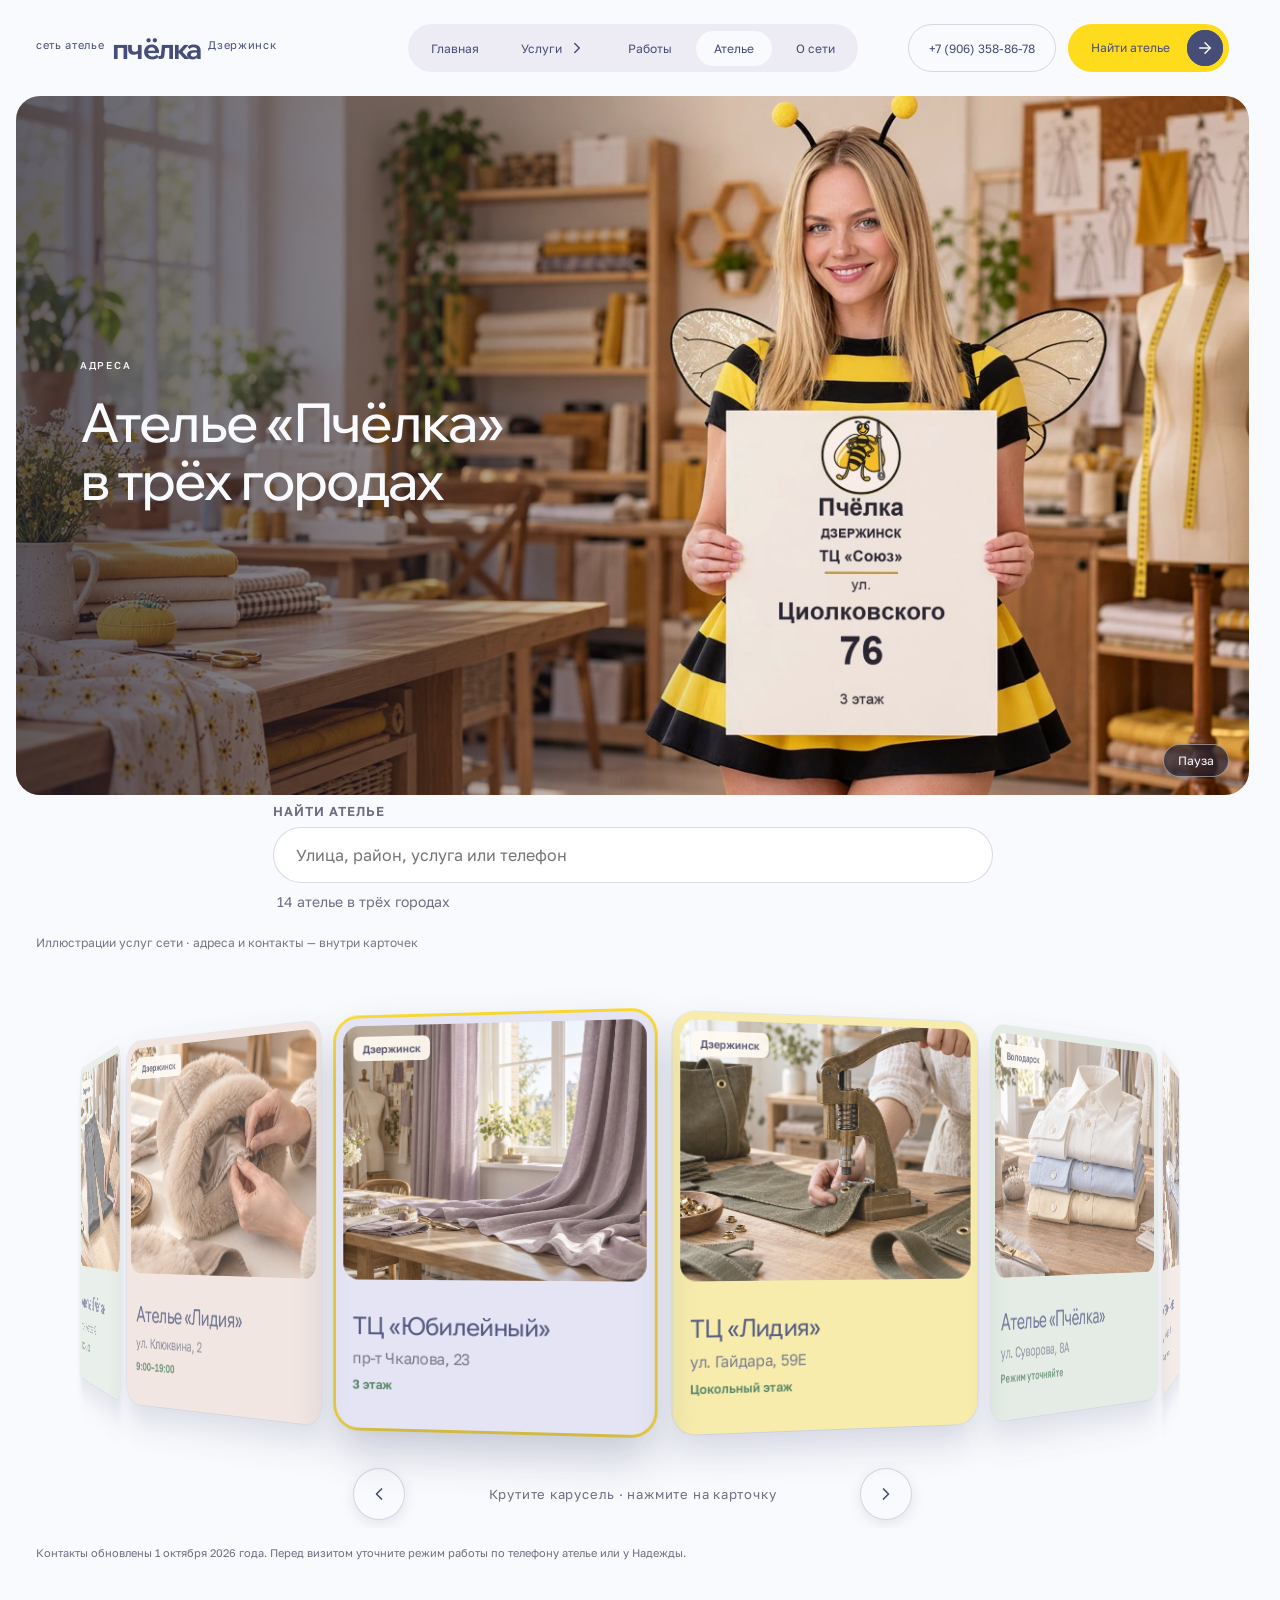
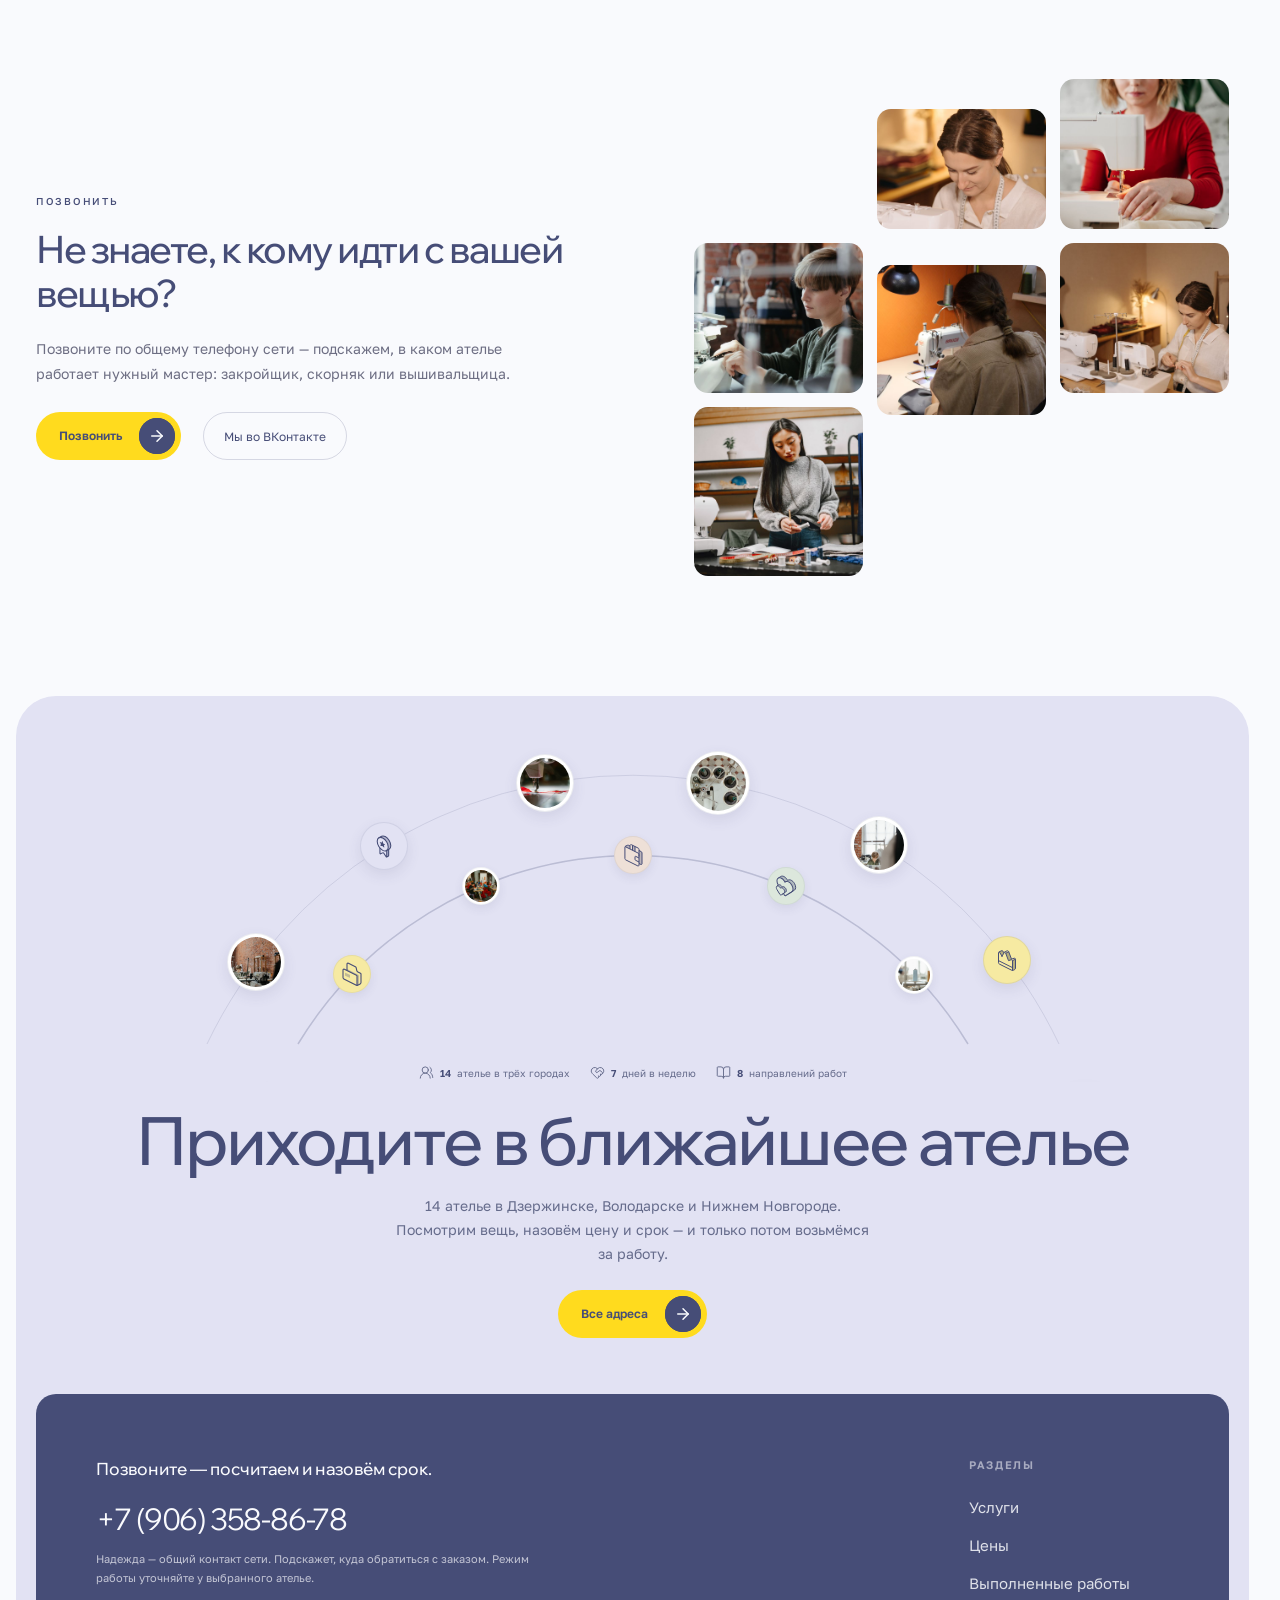
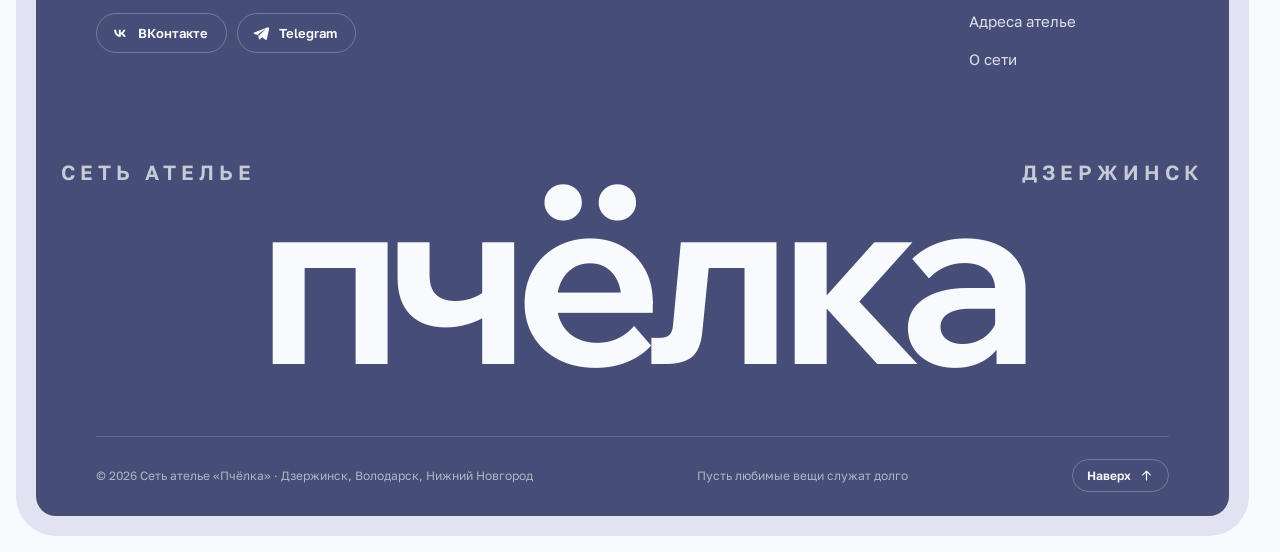
==== commit 72317563: "Remove closed Sormovo branch and update network to 14 ateliers" ====
--- a/ateleye.html
+++ b/ateleye.html
@@ -5,21 +5,21 @@
 <meta property="og:locale" content="ru_RU"/>
 <meta property="og:site_name" content="Сеть ателье «Пчёлка»"/>
 <meta property="og:title" content="Ателье рядом — «Пчёлка»"/>
-<meta property="og:description" content="Все 15 ателье «Пчёлка» в Дзержинске, Володарске и Нижнем Новгороде: актуальные адреса, телефоны и контакты Надежды. Сормовский район — 3-е ателье."/>
+<meta property="og:description" content="Все 14 ателье «Пчёлка» в Дзержинске, Володарске и Нижнем Новгороде: актуальные адреса, телефоны и контакты Надежды."/>
 <meta property="og:url" content="https://s5hyhbpftv-alt.github.io/pchelka-demo/ateleye.html"/>
-<meta property="og:image" content="https://s5hyhbpftv-alt.github.io/pchelka-demo/assets/img/previews/ateliers-v1.jpg"/>
-<meta property="og:image:secure_url" content="https://s5hyhbpftv-alt.github.io/pchelka-demo/assets/img/previews/ateliers-v1.jpg"/>
+<meta property="og:image" content="https://s5hyhbpftv-alt.github.io/pchelka-demo/assets/img/previews/ateliers-v2.jpg"/>
+<meta property="og:image:secure_url" content="https://s5hyhbpftv-alt.github.io/pchelka-demo/assets/img/previews/ateliers-v2.jpg"/>
 <meta property="og:image:type" content="image/jpeg"/>
 <meta property="og:image:width" content="1200"/>
 <meta property="og:image:height" content="628"/>
 <meta property="og:image:alt" content="Ателье «Пчёлка» — Ателье рядом"/>
 <meta name="twitter:card" content="summary_large_image"/>
 <meta name="twitter:title" content="Ателье рядом — «Пчёлка»"/>
-<meta name="twitter:description" content="Все 15 ателье «Пчёлка» в Дзержинске, Володарске и Нижнем Новгороде: актуальные адреса, телефоны и контакты Надежды. Сормовский район — 3-е ателье."/>
-<meta name="twitter:image" content="https://s5hyhbpftv-alt.github.io/pchelka-demo/assets/img/previews/ateliers-v1.jpg"/>
+<meta name="twitter:description" content="Все 14 ателье «Пчёлка» в Дзержинске, Володарске и Нижнем Новгороде: актуальные адреса, телефоны и контакты Надежды."/>
+<meta name="twitter:image" content="https://s5hyhbpftv-alt.github.io/pchelka-demo/assets/img/previews/ateliers-v2.jpg"/>
 <meta name="twitter:image:alt" content="Ателье «Пчёлка» — Ателье рядом"/>
 <!-- /Section link preview -->
-<meta name="description" content="Все 15 ателье «Пчёлка» в Дзержинске, Володарске и Нижнем Новгороде: актуальные адреса, телефоны и контакты Надежды. Сормовский район — 3-е ателье."/><link rel="stylesheet" href="assets/fixes.css?v=23"/><link rel="stylesheet" href="assets/navigation.css?v=4"/><link rel="stylesheet" href="assets/atelier.css?v=cards3"/><link rel="stylesheet" href="assets/content-update.css?v=3"/></head><body><div class="coaches-page"><header class="site-header"><a class="logo" aria-label="Ателье «Пчёлка» — на главную" href="index.html"><span class="logo-dot">сеть ателье</span>пчёлка<span class="logo-dot">Дзержинск</span></a><nav class="site-header-menu " aria-label="Главное меню"><div class="site-menu-row"><a href="index.html">Главная</a><button class="site-more-toggle" type="button" aria-expanded="false" aria-controls="site-more-pages">Услуги<svg xmlns="http://www.w3.org/2000/svg" width="18" height="18" viewBox="0 0 24 24" fill="none" stroke="currentColor" stroke-width="2" stroke-linecap="round" stroke-linejoin="round" class="lucide lucide-chevron-right accordion-chevron" aria-hidden="true"><path d="m9 18 6-6-6-6"></path></svg></button><a href="raboty.html">Работы</a><a aria-current="page" href="ateleye.html">Ателье</a><a href="o-nas.html">О сети</a></div><div class="site-more-pages" id="site-more-pages" hidden><a href="uslugi.html">Все услуги</a><a href="uslugi/remont.html">Ремонт и подгонка одежды</a><a href="uslugi/poshiv.html">Пошив одежды на заказ</a><a href="uslugi/meh-kozha.html">Мех и кожа</a><a href="uslugi/spec.html">Нестандартные заказы и фурнитура</a><a href="uslugi/vyshivka.html">Машинная вышивка</a><a href="uslugi/pechat.html">Печать на одежде и мерч</a><a href="uslugi/shtory.html">Шторы и домашний текстиль</a><a href="uslugi/bele.html">Нижнее бельё на заказ</a></div></nav><div class="site-header-actions"><a class="site-sign-in" href="tel:+79063588678">+7 (906) 358-86-78</a><a href="ateleye.html" class="arrow-fill-button  "><span class="arrow-fill-surface" aria-hidden="true"></span><span class="arrow-fill-content">Найти ателье</span><span class="arrow-fill-icon" aria-hidden="true"><svg xmlns="http://www.w3.org/2000/svg" width="18" height="18" viewBox="0 0 24 24" fill="none" stroke="currentColor" stroke-width="2" stroke-linecap="round" stroke-linejoin="round" class="lucide lucide-arrow-right arrow-out" aria-hidden="true"><path d="M5 12h14"></path><path d="m12 5 7 7-7 7"></path></svg><svg xmlns="http://www.w3.org/2000/svg" width="18" height="18" viewBox="0 0 24 24" fill="none" stroke="currentColor" stroke-width="2" stroke-linecap="round" stroke-linejoin="round" class="lucide lucide-arrow-right arrow-in" aria-hidden="true"><path d="M5 12h14"></path><path d="m12 5 7 7-7 7"></path></svg></span></a></div></header><main><section class="coaches-hero coaches-hero-film atelier-bee-hero"><video class="service-hero-video" autoplay muted loop playsinline preload="metadata" poster="assets/img/addresses-bee-15-large-poster.jpg?v=1" aria-label="Девушка в костюме пчёлки по очереди показывает карточки 15 ателье"><source src="assets/img/addresses-bee-15-large.mp4?v=1" type="video/mp4"/></video><div class="atelier-hero-copy"><div class="eyebrow">АДРЕСА</div><h1>Ателье «Пчёлка»<br/>в трёх городах</h1></div><button class="atelier-video-toggle" type="button" aria-label="Приостановить видео">Пауза</button></section><section class="coaches-directory"><form class="addr-search" role="search"><label class="addr-search-label" for="addr-q">Найти ателье</label><input id="addr-q" class="addr-search-input" type="search" placeholder="Улица, район, услуга или телефон" autocomplete="off" enterkeyhint="search"/><p class="addr-search-meta" aria-live="polite"></p><ul class="addr-search-list" hidden></ul></form><div class="orbit" data-count="15"><div class="orbit-core" aria-hidden="true"><span></span><span></span><img src="assets/img/logo-mark.png" alt=""/></div><div class="orbit-ring" aria-hidden="true"></div><div class="orbit-node" data-i="0" data-related="" style="--glow:60px"><button type="button" class="orbit-dot" aria-expanded="false" aria-controls="orbit-card-0"><span class="orbit-thumb" aria-hidden="true"><img src="assets/img/ateliers/soyuz.jpg" alt="" loading="lazy"/></span><span class="orbit-label">ТЦ «Союз»</span><span class="orbit-short" aria-hidden="true">Дзержинск</span></button><article class="orbit-card" id="orbit-card-0" hidden><img src="assets/img/ateliers/soyuz.jpg" alt="" loading="lazy"/><div class="orbit-card-body"><div class="orbit-card-top"><span class="orbit-badge">3 этаж</span><span class="orbit-hours">9:30–19:00</span></div><h2>ТЦ «Союз»</h2><p class="orbit-address">Дзержинск, ул. Циолковского, 76</p><p class="orbit-about">Пошив сценической одежды, ремонт и пошив из любой ткани и трикотажа, нестандартные изделия, постельное бельё.</p><ul class="orbit-tags"><li>Пошив</li><li>Ремонт</li></ul><div class="orbit-actions"><a href="tel:+79202948539">+7 (920) 294-85-39</a><a href="tel:+79063588678">Надежда: +7 (906) 358-86-78</a><a href="https://yandex.ru/maps/?text=%D0%94%D0%B7%D0%B5%D1%80%D0%B6%D0%B8%D0%BD%D1%81%D0%BA%2C%20%D1%83%D0%BB.%20%D0%A6%D0%B8%D0%BE%D0%BB%D0%BA%D0%BE%D0%B2%D1%81%D0%BA%D0%BE%D0%B3%D0%BE%2C%2076%2C%20%D0%A2%D0%A6%20%C2%AB%D0%A1%D0%BE%D1%8E%D0%B7%C2%BB" target="_blank" rel="noopener">Маршрут</a></div></div></article></div><div class="orbit-node" data-i="1" data-related="" style="--glow:60px"><button type="button" class="orbit-dot" aria-expanded="false" aria-controls="orbit-card-1"><span class="orbit-thumb" aria-hidden="true"><img src="assets/img/ateliers/mercury.jpg" alt="" loading="lazy"/></span><span class="orbit-label">ТД «Меркурий»</span><span class="orbit-short" aria-hidden="true">Дзержинск</span></button><article class="orbit-card" id="orbit-card-1" hidden><img src="assets/img/ateliers/mercury.jpg" alt="" loading="lazy"/><div class="orbit-card-body"><div class="orbit-card-top"><span class="orbit-badge">1 этаж</span><span class="orbit-hours">9:30–19:00</span></div><h2>ТД «Меркурий»</h2><p class="orbit-address">Дзержинск, ул. Циолковского, 76</p><p class="orbit-about">Ремонт и пошив одежды из кожи, меха и трикотажа.</p><ul class="orbit-tags"><li>Мех и кожа</li><li>Пошив</li><li>Ремонт</li></ul><div class="orbit-actions"><a href="tel:+79202948539">+7 (920) 294-85-39</a><a href="tel:+79063588678">Надежда: +7 (906) 358-86-78</a><a href="https://yandex.ru/maps/?text=%D0%94%D0%B7%D0%B5%D1%80%D0%B6%D0%B8%D0%BD%D1%81%D0%BA%2C%20%D1%83%D0%BB.%20%D0%A6%D0%B8%D0%BE%D0%BB%D0%BA%D0%BE%D0%B2%D1%81%D0%BA%D0%BE%D0%B3%D0%BE%2C%2076%2C%20%D0%A2%D0%94%20%C2%AB%D0%9C%D0%B5%D1%80%D0%BA%D1%83%D1%80%D0%B8%D0%B9%C2%BB" target="_blank" rel="noopener">Маршрут</a></div></div></article></div><div class="orbit-node" data-i="2" data-related="" style="--glow:60px"><button type="button" class="orbit-dot" aria-expanded="false" aria-controls="orbit-card-2"><span class="orbit-thumb" aria-hidden="true"><img src="assets/img/ateliers/sverdlova.jpg" alt="" loading="lazy"/></span><span class="orbit-label">Ателье «Пчёлка»</span><span class="orbit-short" aria-hidden="true">Дзержинск</span></button><article class="orbit-card" id="orbit-card-2" hidden><img src="assets/img/ateliers/sverdlova.jpg" alt="" loading="lazy"/><div class="orbit-card-body"><div class="orbit-card-top"><span class="orbit-badge">Дзержинск</span><span class="orbit-hours">9:30–19:00</span></div><h2>Ателье «Пчёлка»</h2><p class="orbit-address">Дзержинск, пр-т Свердлова, 72А</p><p class="orbit-about">Ремонт одежды, ремонт сумок, пошив на заказ.</p><ul class="orbit-tags"><li>Ремонт</li><li>Пошив</li></ul><div class="orbit-actions"><a href="tel:+79648367071">+7 (964) 836-70-71</a><a href="tel:+79063588678">Надежда: +7 (906) 358-86-78</a><a href="https://yandex.ru/maps/?text=%D0%94%D0%B7%D0%B5%D1%80%D0%B6%D0%B8%D0%BD%D1%81%D0%BA%2C%20%D0%BF%D1%80-%D1%82%20%D0%A1%D0%B2%D0%B5%D1%80%D0%B4%D0%BB%D0%BE%D0%B2%D0%B0%2C%2072%D0%90%2C%20%D0%90%D1%82%D0%B5%D0%BB%D1%8C%D0%B5%20%C2%AB%D0%9F%D1%87%D1%91%D0%BB%D0%BA%D0%B0%C2%BB" target="_blank" rel="noopener">Маршрут</a></div></div></article></div><div class="orbit-node" data-i="3" data-related="" style="--glow:60px"><button type="button" class="orbit-dot" aria-expanded="false" aria-controls="orbit-card-3"><span class="orbit-thumb" aria-hidden="true"><img src="assets/img/ateliers/uyutny.jpg" alt="" loading="lazy"/></span><span class="orbit-label">ТД «Уютный»</span><span class="orbit-short" aria-hidden="true">Дзержинск</span></button><article class="orbit-card" id="orbit-card-3" hidden><img src="assets/img/ateliers/uyutny.jpg" alt="" loading="lazy"/><div class="orbit-card-body"><div class="orbit-card-top"><span class="orbit-badge">1 этаж</span><span class="orbit-hours">9:30–19:00</span></div><h2>ТД «Уютный»</h2><p class="orbit-address">Дзержинск, ул. Сухаренко, 22</p><p class="orbit-about">Ремонт одежды и продажа швейной фурнитуры.</p><ul class="orbit-tags"><li>Ремонт</li><li>Фурнитура</li></ul><div class="orbit-actions"><a href="tel:+79200437833">+7 (920) 043-78-33</a><a href="tel:+79063588678">Надежда: +7 (906) 358-86-78</a><a href="https://yandex.ru/maps/?text=%D0%94%D0%B7%D0%B5%D1%80%D0%B6%D0%B8%D0%BD%D1%81%D0%BA%2C%20%D1%83%D0%BB.%20%D0%A1%D1%83%D1%85%D0%B0%D1%80%D0%B5%D0%BD%D0%BA%D0%BE%2C%2022%2C%20%D0%A2%D0%94%20%C2%AB%D0%A3%D1%8E%D1%82%D0%BD%D1%8B%D0%B9%C2%BB" target="_blank" rel="noopener">Маршрут</a></div></div></article></div><div class="orbit-node" data-i="4" data-related="" style="--glow:60px"><button type="button" class="orbit-dot" aria-expanded="false" aria-controls="orbit-card-4"><span class="orbit-thumb" aria-hidden="true"><img src="assets/img/ateliers/lenina26.jpg" alt="" loading="lazy"/></span><span class="orbit-label">Ателье «Пчёлка»</span><span class="orbit-short" aria-hidden="true">Дзержинск</span></button><article class="orbit-card" id="orbit-card-4" hidden><img src="assets/img/ateliers/lenina26.jpg" alt="" loading="lazy"/><div class="orbit-card-body"><div class="orbit-card-top"><span class="orbit-badge">Дзержинск</span><span class="orbit-hours">9:30–19:00</span></div><h2>Ателье «Пчёлка»</h2><p class="orbit-address">Дзержинск, пр-т Ленина, 26</p><p class="orbit-about">Работает закройщик и скорняк: пошив и перешив шуб, дублёнок и пальто, ремонт трикотажа, подгибка джинсов, ремонт потёртостей, шторы, сценическая одежда, вышивка.</p><ul class="orbit-tags"><li>Пошив</li><li>Мех и кожа</li><li>Вышивка</li><li>Шторы</li><li>Ремонт</li></ul><div class="orbit-actions"><a href="tel:+79092992110">+7 (909) 299-21-10</a><a href="tel:+79063588678">Надежда: +7 (906) 358-86-78</a><a href="https://yandex.ru/maps/?text=%D0%94%D0%B7%D0%B5%D1%80%D0%B6%D0%B8%D0%BD%D1%81%D0%BA%2C%20%D0%BF%D1%80-%D1%82%20%D0%9B%D0%B5%D0%BD%D0%B8%D0%BD%D0%B0%2C%2026%2C%20%D0%90%D1%82%D0%B5%D0%BB%D1%8C%D0%B5%20%C2%AB%D0%9F%D1%87%D1%91%D0%BB%D0%BA%D0%B0%C2%BB" target="_blank" rel="noopener">Маршрут</a></div></div></article></div><div class="orbit-node" data-i="5" data-related="" style="--glow:60px"><button type="button" class="orbit-dot" aria-expanded="false" aria-controls="orbit-card-5"><span class="orbit-thumb" aria-hidden="true"><img src="assets/img/ateliers/dzerzhinets.jpg" alt="" loading="lazy"/></span><span class="orbit-label">ТЦ «Дзержинец» · ателье «Пчёлка»</span><span class="orbit-short" aria-hidden="true">Дзержинск</span></button><article class="orbit-card" id="orbit-card-5" hidden><img src="assets/img/ateliers/dzerzhinets.jpg" alt="" loading="lazy"/><div class="orbit-card-body"><div class="orbit-card-top"><span class="orbit-badge">1 этаж</span><span class="orbit-hours">9:30–19:00</span></div><h2>ТЦ «Дзержинец» · ателье «Пчёлка»</h2><p class="orbit-address">Дзержинск, пр-т Ленина, 66</p><p class="orbit-about">Ремонт и пошив одежды, срочный ремонт, замена молний — молнии в наличии, ремонт шуб и кожаных курток.</p><ul class="orbit-tags"><li>Ремонт</li><li>Пошив</li><li>Мех и кожа</li></ul><div class="orbit-actions"><a href="tel:+79535692177">+7 (953) 569-21-77</a><a href="tel:+79063588678">Надежда: +7 (906) 358-86-78</a><a href="https://yandex.ru/maps/?text=%D0%94%D0%B7%D0%B5%D1%80%D0%B6%D0%B8%D0%BD%D1%81%D0%BA%2C%20%D0%BF%D1%80-%D1%82%20%D0%9B%D0%B5%D0%BD%D0%B8%D0%BD%D0%B0%2C%2066%2C%20%D0%A2%D0%A6%20%C2%AB%D0%94%D0%B7%D0%B5%D1%80%D0%B6%D0%B8%D0%BD%D0%B5%D1%86%C2%BB%20%C2%B7%20%D0%B0%D1%82%D0%B5%D0%BB%D1%8C%D0%B5%20%C2%AB%D0%9F%D1%87%D1%91%D0%BB%D0%BA%D0%B0%C2%BB" target="_blank" rel="noopener">Маршрут</a></div></div></article></div><div class="orbit-node" data-i="6" data-related="" style="--glow:60px"><button type="button" class="orbit-dot" aria-expanded="false" aria-controls="orbit-card-6"><span class="orbit-thumb" aria-hidden="true"><img src="assets/img/ateliers/chkalova49.jpg" alt="" loading="lazy"/></span><span class="orbit-label">Ателье «Пчёлка»</span><span class="orbit-short" aria-hidden="true">Дзержинск</span></button><article class="orbit-card" id="orbit-card-6" hidden><img src="assets/img/ateliers/chkalova49.jpg" alt="" loading="lazy"/><div class="orbit-card-body"><div class="orbit-card-top"><span class="orbit-badge">Дзержинск</span><span class="orbit-hours">9:30–19:00</span></div><h2>Ателье «Пчёлка»</h2><p class="orbit-address">Дзержинск, пр-т Чкалова, 49</p><p class="orbit-about">Ремонт и подгонка одежды.</p><ul class="orbit-tags"><li>Ремонт</li></ul><div class="orbit-actions"><a href="tel:+79308003969">+7 (930) 800-39-69</a><a href="tel:+79063588678">Надежда: +7 (906) 358-86-78</a><a href="https://yandex.ru/maps/?text=%D0%94%D0%B7%D0%B5%D1%80%D0%B6%D0%B8%D0%BD%D1%81%D0%BA%2C%20%D0%BF%D1%80-%D1%82%20%D0%A7%D0%BA%D0%B0%D0%BB%D0%BE%D0%B2%D0%B0%2C%2049%2C%20%D0%90%D1%82%D0%B5%D0%BB%D1%8C%D0%B5%20%C2%AB%D0%9F%D1%87%D1%91%D0%BB%D0%BA%D0%B0%C2%BB" target="_blank" rel="noopener">Маршрут</a></div></div></article></div><div class="orbit-node" data-i="7" data-related="" style="--glow:60px"><button type="button" class="orbit-dot" aria-expanded="false" aria-controls="orbit-card-7"><span class="orbit-thumb" aria-hidden="true"><img src="assets/img/ateliers/klyukvina.jpg" alt="" loading="lazy"/></span><span class="orbit-label">Ателье «Лидия»</span><span class="orbit-short" aria-hidden="true">Дзержинск</span></button><article class="orbit-card" id="orbit-card-7" hidden><img src="assets/img/ateliers/klyukvina.jpg" alt="" loading="lazy"/><div class="orbit-card-body"><div class="orbit-card-top"><span class="orbit-badge">Дзержинск</span><span class="orbit-hours">9:00–19:00</span></div><h2>Ателье «Лидия»</h2><p class="orbit-address">Дзержинск, ул. Клюквина, 2</p><p class="orbit-about">Кожа и мех, перешив шапок, покраска кожаных изделий, замена молний, подгибка брюк, подгонка по фигуре, перешив пуховиков, одежда для собак, шторы.</p><ul class="orbit-tags"><li>Мех и кожа</li><li>Ремонт</li><li>Шторы</li><li>Фурнитура</li></ul><div class="orbit-actions"><a href="tel:+79648341044">+7 (964) 834-10-44</a><a href="tel:+79063588678">Надежда: +7 (906) 358-86-78</a><a href="https://yandex.ru/maps/?text=%D0%94%D0%B7%D0%B5%D1%80%D0%B6%D0%B8%D0%BD%D1%81%D0%BA%2C%20%D1%83%D0%BB.%20%D0%9A%D0%BB%D1%8E%D0%BA%D0%B2%D0%B8%D0%BD%D0%B0%2C%202%2C%20%D0%90%D1%82%D0%B5%D0%BB%D1%8C%D0%B5%20%C2%AB%D0%9B%D0%B8%D0%B4%D0%B8%D1%8F%C2%BB" target="_blank" rel="noopener">Маршрут</a></div></div></article></div><div class="orbit-node" data-i="8" data-related="" style="--glow:60px"><button type="button" class="orbit-dot" aria-expanded="false" aria-controls="orbit-card-8"><span class="orbit-thumb" aria-hidden="true"><img src="assets/img/ateliers/yubileiny.jpg" alt="" loading="lazy"/></span><span class="orbit-label">ТЦ «Юбилейный» · ателье «Пчёлка»</span><span class="orbit-short" aria-hidden="true">Дзержинск</span></button><article class="orbit-card" id="orbit-card-8" hidden><img src="assets/img/ateliers/yubileiny.jpg" alt="" loading="lazy"/><div class="orbit-card-body"><div class="orbit-card-top"><span class="orbit-badge">3 этаж</span><span class="orbit-hours">9:30–19:00</span></div><h2>ТЦ «Юбилейный» · ателье «Пчёлка»</h2><p class="orbit-address">Дзержинск, пр-т Чкалова, 23</p><p class="orbit-about">Ремонт и пошив одежды, сложный ремонт, установка кнопок, пошив штор, продажа женских трикотажных костюмов.</p><ul class="orbit-tags"><li>Ремонт</li><li>Пошив</li><li>Шторы</li><li>Фурнитура</li></ul><div class="orbit-actions"><a href="tel:+79082315378">+7 (908) 231-53-78</a><a href="tel:+79063588678">Надежда: +7 (906) 358-86-78</a><a href="https://yandex.ru/maps/?text=%D0%94%D0%B7%D0%B5%D1%80%D0%B6%D0%B8%D0%BD%D1%81%D0%BA%2C%20%D0%BF%D1%80-%D1%82%20%D0%A7%D0%BA%D0%B0%D0%BB%D0%BE%D0%B2%D0%B0%2C%2023%2C%20%D0%A2%D0%A6%20%C2%AB%D0%AE%D0%B1%D0%B8%D0%BB%D0%B5%D0%B9%D0%BD%D1%8B%D0%B9%C2%BB%20%C2%B7%20%D0%B0%D1%82%D0%B5%D0%BB%D1%8C%D0%B5%20%C2%AB%D0%9F%D1%87%D1%91%D0%BB%D0%BA%D0%B0%C2%BB" target="_blank" rel="noopener">Маршрут</a></div></div></article></div><div class="orbit-node" data-i="9" data-related="" style="--glow:60px"><button type="button" class="orbit-dot" aria-expanded="false" aria-controls="orbit-card-9"><span class="orbit-thumb" aria-hidden="true"><img src="assets/img/ateliers/lidia.jpg" alt="" loading="lazy"/></span><span class="orbit-label">ТЦ «Лидия» · ателье «Лидия»</span><span class="orbit-short" aria-hidden="true">Дзержинск</span></button><article class="orbit-card" id="orbit-card-9" hidden><img src="assets/img/ateliers/lidia.jpg" alt="" loading="lazy"/><div class="orbit-card-body"><div class="orbit-card-top"><span class="orbit-badge">Цокольный этаж</span><span class="orbit-hours">9:30–19:00</span></div><h2>ТЦ «Лидия» · ателье «Лидия»</h2><p class="orbit-address">Дзержинск, ул. Гайдара, 59Е</p><p class="orbit-about">Трикотаж, кожа и мех — работает скорняк. Пошив и перешив шуб и дублёнок, пошив оптом, нестандартные сумки, чехлы для лодочных моторов, тенты на качели, кнопки, заклёпки, джинсовые пуговицы и люверсы, шторы и покрывала.</p><ul class="orbit-tags"><li>Мех и кожа</li><li>Фурнитура</li><li>Шторы</li><li>Пошив</li></ul><div class="orbit-actions"><a href="tel:+79063588678">Надежда: +7 (906) 358-86-78</a><a href="https://yandex.ru/maps/?text=%D0%94%D0%B7%D0%B5%D1%80%D0%B6%D0%B8%D0%BD%D1%81%D0%BA%2C%20%D1%83%D0%BB.%20%D0%93%D0%B0%D0%B9%D0%B4%D0%B0%D1%80%D0%B0%2C%2059%D0%95%2C%20%D0%A2%D0%A6%20%C2%AB%D0%9B%D0%B8%D0%B4%D0%B8%D1%8F%C2%BB%20%C2%B7%20%D0%B0%D1%82%D0%B5%D0%BB%D1%8C%D0%B5%20%C2%AB%D0%9B%D0%B8%D0%B4%D0%B8%D1%8F%C2%BB" target="_blank" rel="noopener">Маршрут</a></div></div></article></div><div class="orbit-node" data-i="10" data-related="" style="--glow:60px"><button type="button" class="orbit-dot" aria-expanded="false" aria-controls="orbit-card-10"><span class="orbit-thumb" aria-hidden="true"><img src="assets/img/ateliers/volodarsk.jpg" alt="" loading="lazy"/></span><span class="orbit-label">Ателье «Пчёлка»</span><span class="orbit-short" aria-hidden="true">Володарск</span></button><article class="orbit-card" id="orbit-card-10" hidden><img src="assets/img/ateliers/volodarsk.jpg" alt="" loading="lazy"/><div class="orbit-card-body"><div class="orbit-card-top"><span class="orbit-badge">Володарск</span><span class="orbit-hours">Режим уточняйте по телефону</span></div><h2>Ателье «Пчёлка»</h2><p class="orbit-address">Володарск, ул. Суворова, 8А</p><p class="orbit-about">Надежда подскажет, какие работы принимают в этом ателье, и поможет с заказом.</p><ul class="orbit-tags"></ul><div class="orbit-actions"><a href="tel:+79601932574">+7 (960) 193-25-74</a><a href="tel:+79063588678">Надежда: +7 (906) 358-86-78</a><a href="https://yandex.ru/maps/?text=%D0%92%D0%BE%D0%BB%D0%BE%D0%B4%D0%B0%D1%80%D1%81%D0%BA%2C%20%D1%83%D0%BB.%20%D0%A1%D1%83%D0%B2%D0%BE%D1%80%D0%BE%D0%B2%D0%B0%2C%208%D0%90%2C%20%D0%90%D1%82%D0%B5%D0%BB%D1%8C%D0%B5%20%C2%AB%D0%9F%D1%87%D1%91%D0%BB%D0%BA%D0%B0%C2%BB" target="_blank" rel="noopener">Маршрут</a></div></div></article></div><div class="orbit-node" data-i="11" data-related="" style="--glow:60px"><button type="button" class="orbit-dot" aria-expanded="false" aria-controls="orbit-card-11"><span class="orbit-thumb" aria-hidden="true"><img src="assets/img/ateliers/sormovo.jpg" alt="" loading="lazy"/></span><span class="orbit-label">Сормовский район</span><span class="orbit-short" aria-hidden="true">Нижний Новгород</span></button><article class="orbit-card" id="orbit-card-11" hidden><img src="assets/img/ateliers/sormovo.jpg" alt="" loading="lazy"/><div class="orbit-card-body"><div class="orbit-card-top"><span class="orbit-badge">Нижний Новгород</span><span class="orbit-hours">Режим уточняйте по телефону</span></div><h2>Сормовский район</h2><p class="orbit-address">Нижний Новгород, 3-е ателье</p><p class="orbit-about">3-е ателье в Сормовском районе. По вопросам заказа и проезда звоните Надежде.</p><ul class="orbit-tags"></ul><div class="orbit-actions"><a href="tel:+79063588678">Надежда: +7 (906) 358-86-78</a></div></div></article></div><div class="orbit-node" data-i="12" data-related="" style="--glow:60px"><button type="button" class="orbit-dot" aria-expanded="false" aria-controls="orbit-card-12"><span class="orbit-thumb" aria-hidden="true"><img src="assets/img/ateliers/pobednaya.jpg" alt="" loading="lazy"/></span><span class="orbit-label">Ателье «Пчёлка»</span><span class="orbit-short" aria-hidden="true">Нижний Новгород</span></button><article class="orbit-card" id="orbit-card-12" hidden><img src="assets/img/ateliers/pobednaya.jpg" alt="" loading="lazy"/><div class="orbit-card-body"><div class="orbit-card-top"><span class="orbit-badge">Нижний Новгород</span><span class="orbit-hours">Режим уточняйте по телефону</span></div><h2>Ателье «Пчёлка»</h2><p class="orbit-address">Нижний Новгород, ул. Победная, 30</p><p class="orbit-about">Надежда подскажет, какие работы принимают в этом ателье, и поможет с заказом.</p><ul class="orbit-tags"></ul><div class="orbit-actions"><a href="tel:+79307053055">+7 (930) 705-30-55</a><a href="tel:+79063588678">Надежда: +7 (906) 358-86-78</a><a href="https://yandex.ru/maps/?text=%D0%9D%D0%B8%D0%B6%D0%BD%D0%B8%D0%B9%20%D0%9D%D0%BE%D0%B2%D0%B3%D0%BE%D1%80%D0%BE%D0%B4%2C%20%D1%83%D0%BB.%20%D0%9F%D0%BE%D0%B1%D0%B5%D0%B4%D0%BD%D0%B0%D1%8F%2C%2030%2C%20%D0%90%D1%82%D0%B5%D0%BB%D1%8C%D0%B5%20%C2%AB%D0%9F%D1%87%D1%91%D0%BB%D0%BA%D0%B0%C2%BB" target="_blank" rel="noopener">Маршрут</a></div></div></article></div><div class="orbit-node" data-i="13" data-related="" style="--glow:60px"><button type="button" class="orbit-dot" aria-expanded="false" aria-controls="orbit-card-13"><span class="orbit-thumb" aria-hidden="true"><img src="assets/img/ateliers/ivanova.jpg" alt="" loading="lazy"/></span><span class="orbit-label">Ателье «Пчёлка»</span><span class="orbit-short" aria-hidden="true">Нижний Новгород</span></button><article class="orbit-card" id="orbit-card-13" hidden><img src="assets/img/ateliers/ivanova.jpg" alt="" loading="lazy"/><div class="orbit-card-body"><div class="orbit-card-top"><span class="orbit-badge">1 этаж</span><span class="orbit-hours">Режим уточняйте по телефону</span></div><h2>Ателье «Пчёлка»</h2><p class="orbit-address">Нижний Новгород, ул. Василия Иванова, 14/9</p><p class="orbit-about">Надежда подскажет, какие работы принимают в этом ателье, и поможет с заказом.</p><ul class="orbit-tags"></ul><div class="orbit-actions"><a href="tel:+79081659935">+7 (908) 165-99-35</a><a href="tel:+79063588678">Надежда: +7 (906) 358-86-78</a><a href="https://yandex.ru/maps/?text=%D0%9D%D0%B8%D0%B6%D0%BD%D0%B8%D0%B9%20%D0%9D%D0%BE%D0%B2%D0%B3%D0%BE%D1%80%D0%BE%D0%B4%2C%20%D1%83%D0%BB.%20%D0%92%D0%B0%D1%81%D0%B8%D0%BB%D0%B8%D1%8F%20%D0%98%D0%B2%D0%B0%D0%BD%D0%BE%D0%B2%D0%B0%2C%2014/9%2C%20%D0%90%D1%82%D0%B5%D0%BB%D1%8C%D0%B5%20%C2%AB%D0%9F%D1%87%D1%91%D0%BB%D0%BA%D0%B0%C2%BB" target="_blank" rel="noopener">Маршрут</a></div></div></article></div><div class="orbit-node" data-i="14" data-related="" style="--glow:60px"><button type="button" class="orbit-dot" aria-expanded="false" aria-controls="orbit-card-14"><span class="orbit-thumb" aria-hidden="true"><img src="assets/img/ateliers/kosmos.jpg" alt="" loading="lazy"/></span><span class="orbit-label">Ателье в магазине «Магнит»</span><span class="orbit-short" aria-hidden="true">Нижний Новгород</span></button><article class="orbit-card" id="orbit-card-14" hidden><img src="assets/img/ateliers/kosmos.jpg" alt="" loading="lazy"/><div class="orbit-card-body"><div class="orbit-card-top"><span class="orbit-badge">Цокольный этаж</span><span class="orbit-hours">Режим уточняйте по телефону</span></div><h2>Ателье в магазине «Магнит»</h2><p class="orbit-address">Нижний Новгород, ул. Героев Космоса, 52</p><p class="orbit-about">Надежда подскажет, какие работы принимают в этом ателье, и поможет с заказом.</p><ul class="orbit-tags"></ul><div class="orbit-actions"><a href="tel:+79524787678">+7 (952) 478-76-78</a><a href="tel:+79063588678">Надежда: +7 (906) 358-86-78</a><a href="https://yandex.ru/maps/?text=%D0%9D%D0%B8%D0%B6%D0%BD%D0%B8%D0%B9%20%D0%9D%D0%BE%D0%B2%D0%B3%D0%BE%D1%80%D0%BE%D0%B4%2C%20%D1%83%D0%BB.%20%D0%93%D0%B5%D1%80%D0%BE%D0%B5%D0%B2%20%D0%9A%D0%BE%D1%81%D0%BC%D0%BE%D1%81%D0%B0%2C%2052%2C%20%D0%90%D1%82%D0%B5%D0%BB%D1%8C%D0%B5%20%D0%B2%20%D0%BC%D0%B0%D0%B3%D0%B0%D0%B7%D0%B8%D0%BD%D0%B5%20%C2%AB%D0%9C%D0%B0%D0%B3%D0%BD%D0%B8%D1%82%C2%BB" target="_blank" rel="noopener">Маршрут</a></div></div></article></div><p class="orbit-hint">Нажмите на точку — откроется карточка ателье</p></div><p class="atelier-gallery-note">Иллюстрации услуг сети · адреса и контакты — внутри карточек</p><div class="cgal" aria-label="Ателье сети"><div class="cgal-scene"><div class="cgal-ring"><button type="button" class="cgal-card" data-i="0" aria-label="ТЦ «Союз», Дзержинск, ул. Циолковского, 76"><img src="assets/img/ateliers/soyuz.jpg" alt="" loading="lazy"/><span class="cgal-city">Дзержинск</span><span class="cgal-copy"><span class="cgal-name">ТЦ «Союз»</span><span class="cgal-addr">ул. Циолковского, 76</span><span class="cgal-hours">3 этаж</span></span></button><button type="button" class="cgal-card" data-i="1" aria-label="ТД «Меркурий», Дзержинск, ул. Циолковского, 76"><img src="assets/img/ateliers/mercury.jpg" alt="" loading="lazy"/><span class="cgal-city">Дзержинск</span><span class="cgal-copy"><span class="cgal-name">ТД «Меркурий»</span><span class="cgal-addr">ул. Циолковского, 76</span><span class="cgal-hours">1 этаж</span></span></button><button type="button" class="cgal-card" data-i="2" aria-label="Ателье «Пчёлка», Дзержинск, пр-т Свердлова, 72А"><img src="assets/img/ateliers/sverdlova.jpg" alt="" loading="lazy"/><span class="cgal-city">Дзержинск</span><span class="cgal-copy"><span class="cgal-name">Ателье «Пчёлка»</span><span class="cgal-addr">пр-т Свердлова, 72А</span><span class="cgal-hours">9:30–19:00</span></span></button><button type="button" class="cgal-card" data-i="3" aria-label="ТД «Уютный», Дзержинск, ул. Сухаренко, 22"><img src="assets/img/ateliers/uyutny.jpg" alt="" loading="lazy"/><span class="cgal-city">Дзержинск</span><span class="cgal-copy"><span class="cgal-name">ТД «Уютный»</span><span class="cgal-addr">ул. Сухаренко, 22</span><span class="cgal-hours">1 этаж</span></span></button><button type="button" class="cgal-card" data-i="4" aria-label="Ателье «Пчёлка», Дзержинск, пр-т Ленина, 26"><img src="assets/img/ateliers/lenina26.jpg" alt="" loading="lazy"/><span class="cgal-city">Дзержинск</span><span class="cgal-copy"><span class="cgal-name">Ателье «Пчёлка»</span><span class="cgal-addr">пр-т Ленина, 26</span><span class="cgal-hours">9:30–19:00</span></span></button><button type="button" class="cgal-card" data-i="5" aria-label="ТЦ «Дзержинец» · ателье «Пчёлка», Дзержинск, пр-т Ленина, 66"><img src="assets/img/ateliers/dzerzhinets.jpg" alt="" loading="lazy"/><span class="cgal-city">Дзержинск</span><span class="cgal-copy"><span class="cgal-name">ТЦ «Дзержинец»</span><span class="cgal-addr">пр-т Ленина, 66</span><span class="cgal-hours">1 этаж</span></span></button><button type="button" class="cgal-card" data-i="6" aria-label="Ателье «Пчёлка», Дзержинск, пр-т Чкалова, 49"><img src="assets/img/ateliers/chkalova49.jpg" alt="" loading="lazy"/><span class="cgal-city">Дзержинск</span><span class="cgal-copy"><span class="cgal-name">Ателье «Пчёлка»</span><span class="cgal-addr">пр-т Чкалова, 49</span><span class="cgal-hours">9:30–19:00</span></span></button><button type="button" class="cgal-card" data-i="7" aria-label="Ателье «Лидия», Дзержинск, ул. Клюквина, 2"><img src="assets/img/ateliers/klyukvina.jpg" alt="" loading="lazy"/><span class="cgal-city">Дзержинск</span><span class="cgal-copy"><span class="cgal-name">Ателье «Лидия»</span><span class="cgal-addr">ул. Клюквина, 2</span><span class="cgal-hours">9:00–19:00</span></span></button><button type="button" class="cgal-card" data-i="8" aria-label="ТЦ «Юбилейный» · ателье «Пчёлка», Дзержинск, пр-т Чкалова, 23"><img src="assets/img/ateliers/yubileiny.jpg" alt="" loading="lazy"/><span class="cgal-city">Дзержинск</span><span class="cgal-copy"><span class="cgal-name">ТЦ «Юбилейный»</span><span class="cgal-addr">пр-т Чкалова, 23</span><span class="cgal-hours">3 этаж</span></span></button><button type="button" class="cgal-card" data-i="9" aria-label="ТЦ «Лидия» · ателье «Лидия», Дзержинск, ул. Гайдара, 59Е"><img src="assets/img/ateliers/lidia.jpg" alt="" loading="lazy"/><span class="cgal-city">Дзержинск</span><span class="cgal-copy"><span class="cgal-name">ТЦ «Лидия»</span><span class="cgal-addr">ул. Гайдара, 59Е</span><span class="cgal-hours">Цокольный этаж</span></span></button><button type="button" class="cgal-card" data-i="10" aria-label="Ателье «Пчёлка», Володарск, ул. Суворова, 8А"><img src="assets/img/ateliers/volodarsk.jpg" alt="" loading="lazy"/><span class="cgal-city">Володарск</span><span class="cgal-copy"><span class="cgal-name">Ателье «Пчёлка»</span><span class="cgal-addr">ул. Суворова, 8А</span><span class="cgal-hours">Режим уточняйте</span></span></button><button type="button" class="cgal-card" data-i="11" aria-label="Сормовский район, Нижний Новгород, 3-е ателье"><img src="assets/img/ateliers/sormovo.jpg" alt="" loading="lazy"/><span class="cgal-city">НН</span><span class="cgal-copy"><span class="cgal-name">Сормовский район</span><span class="cgal-addr">3-е ателье</span><span class="cgal-hours">Режим уточняйте</span></span></button><button type="button" class="cgal-card" data-i="12" aria-label="Ателье «Пчёлка», Нижний Новгород, ул. Победная, 30"><img src="assets/img/ateliers/pobednaya.jpg" alt="" loading="lazy"/><span class="cgal-city">НН</span><span class="cgal-copy"><span class="cgal-name">Ателье «Пчёлка»</span><span class="cgal-addr">ул. Победная, 30</span><span class="cgal-hours">Режим уточняйте</span></span></button><button type="button" class="cgal-card" data-i="13" aria-label="Ателье «Пчёлка», Нижний Новгород, ул. Василия Иванова, 14/9"><img src="assets/img/ateliers/ivanova.jpg" alt="" loading="lazy"/><span class="cgal-city">НН</span><span class="cgal-copy"><span class="cgal-name">Ателье «Пчёлка»</span><span class="cgal-addr">ул. Василия Иванова, 14/9</span><span class="cgal-hours">1 этаж</span></span></button><button type="button" class="cgal-card" data-i="14" aria-label="Ателье в магазине «Магнит», Нижний Новгород, ул. Героев Космоса, 52"><img src="assets/img/ateliers/kosmos.jpg" alt="" loading="lazy"/><span class="cgal-city">НН</span><span class="cgal-copy"><span class="cgal-name">Магазин «Магнит»</span><span class="cgal-addr">ул. Героев Космоса, 52</span><span class="cgal-hours">Цокольный этаж</span></span></button></div></div><div class="cgal-bar"><button type="button" class="cgal-nav cgal-prev" aria-label="Предыдущее ателье"><svg viewBox="0 0 24 24" aria-hidden="true"><path d="M15 6l-6 6 6 6"/></svg></button><p class="cgal-hint">Крутите карусель · нажмите на карточку</p><button type="button" class="cgal-nav cgal-next" aria-label="Следующее ателье"><svg viewBox="0 0 24 24" aria-hidden="true"><path d="M9 6l6 6-6 6"/></svg></button></div><dialog class="cgal-sheet" aria-label="Ателье"><button type="button" class="cgal-close" aria-label="Закрыть"><svg viewBox="0 0 24 24" aria-hidden="true"><path d="M18 6 6 18M6 6l12 12"/></svg></button><div class="cgal-sheet-body"></div></dialog></div><p class="coaches-sample-note">Контакты обновлены 1 октября 2026 года. Перед визитом уточните режим работы по телефону ателье или у Надежды.</p></section><section class="coaches-invitation"><div><div class="eyebrow">ПОЗВОНИТЬ</div><h2>Не знаете, к кому идти с вашей вещью?</h2><p>Позвоните по общему телефону сети — подскажем, в каком ателье работает нужный мастер: закройщик, скорняк или вышивальщица.</p><div class="coaches-invitation-actions"><a href="tel:+79063588678" class="arrow-fill-button  button primary"><span class="arrow-fill-surface" aria-hidden="true"></span><span class="arrow-fill-content">Позвонить</span><span class="arrow-fill-icon" aria-hidden="true"><svg xmlns="http://www.w3.org/2000/svg" width="18" height="18" viewBox="0 0 24 24" fill="none" stroke="currentColor" stroke-width="2" stroke-linecap="round" stroke-linejoin="round" class="lucide lucide-arrow-right arrow-out" aria-hidden="true"><path d="M5 12h14"></path><path d="m12 5 7 7-7 7"></path></svg><svg xmlns="http://www.w3.org/2000/svg" width="18" height="18" viewBox="0 0 24 24" fill="none" stroke="currentColor" stroke-width="2" stroke-linecap="round" stroke-linejoin="round" class="lucide lucide-arrow-right arrow-in" aria-hidden="true"><path d="M5 12h14"></path><path d="m12 5 7 7-7 7"></path></svg></span></a><a class="coaches-membership-button" href="https://vk.com/atelepchelka">Мы во ВКонтакте</a></div></div><div class="coaches-collage"><img src="assets/stock/gallery-1.jpg" alt="" loading="lazy"/><img src="assets/stock/gallery-2.jpg" alt="" loading="lazy"/><img src="assets/stock/gallery-3.jpg" alt="" loading="lazy"/><img src="assets/stock/gallery-4.jpg" alt="" loading="lazy"/><img src="assets/stock/gallery-5.jpg" alt="" loading="lazy"/><img src="assets/stock/gallery-6.jpg" alt="" loading="lazy"/></div></section><section class="final-cta final-cta-orbit final-cta-with-footer" id="contacts">
+<meta name="description" content="Все 14 ателье «Пчёлка» в Дзержинске, Володарске и Нижнем Новгороде: актуальные адреса, телефоны и контакты Надежды."/><link rel="stylesheet" href="assets/fixes.css?v=23"/><link rel="stylesheet" href="assets/navigation.css?v=4"/><link rel="stylesheet" href="assets/atelier.css?v=cards3"/><link rel="stylesheet" href="assets/content-update.css?v=3"/></head><body><div class="coaches-page"><header class="site-header"><a class="logo" aria-label="Ателье «Пчёлка» — на главную" href="index.html"><span class="logo-dot">сеть ателье</span>пчёлка<span class="logo-dot">Дзержинск</span></a><nav class="site-header-menu " aria-label="Главное меню"><div class="site-menu-row"><a href="index.html">Главная</a><button class="site-more-toggle" type="button" aria-expanded="false" aria-controls="site-more-pages">Услуги<svg xmlns="http://www.w3.org/2000/svg" width="18" height="18" viewBox="0 0 24 24" fill="none" stroke="currentColor" stroke-width="2" stroke-linecap="round" stroke-linejoin="round" class="lucide lucide-chevron-right accordion-chevron" aria-hidden="true"><path d="m9 18 6-6-6-6"></path></svg></button><a href="raboty.html">Работы</a><a aria-current="page" href="ateleye.html">Ателье</a><a href="o-nas.html">О сети</a></div><div class="site-more-pages" id="site-more-pages" hidden><a href="uslugi.html">Все услуги</a><a href="uslugi/remont.html">Ремонт и подгонка одежды</a><a href="uslugi/poshiv.html">Пошив одежды на заказ</a><a href="uslugi/meh-kozha.html">Мех и кожа</a><a href="uslugi/spec.html">Нестандартные заказы и фурнитура</a><a href="uslugi/vyshivka.html">Машинная вышивка</a><a href="uslugi/pechat.html">Печать на одежде и мерч</a><a href="uslugi/shtory.html">Шторы и домашний текстиль</a><a href="uslugi/bele.html">Нижнее бельё на заказ</a></div></nav><div class="site-header-actions"><a class="site-sign-in" href="tel:+79063588678">+7 (906) 358-86-78</a><a href="ateleye.html" class="arrow-fill-button  "><span class="arrow-fill-surface" aria-hidden="true"></span><span class="arrow-fill-content">Найти ателье</span><span class="arrow-fill-icon" aria-hidden="true"><svg xmlns="http://www.w3.org/2000/svg" width="18" height="18" viewBox="0 0 24 24" fill="none" stroke="currentColor" stroke-width="2" stroke-linecap="round" stroke-linejoin="round" class="lucide lucide-arrow-right arrow-out" aria-hidden="true"><path d="M5 12h14"></path><path d="m12 5 7 7-7 7"></path></svg><svg xmlns="http://www.w3.org/2000/svg" width="18" height="18" viewBox="0 0 24 24" fill="none" stroke="currentColor" stroke-width="2" stroke-linecap="round" stroke-linejoin="round" class="lucide lucide-arrow-right arrow-in" aria-hidden="true"><path d="M5 12h14"></path><path d="m12 5 7 7-7 7"></path></svg></span></a></div></header><main><section class="coaches-hero coaches-hero-film atelier-bee-hero"><video class="service-hero-video" autoplay muted loop playsinline preload="metadata" poster="assets/img/addresses-bee-14-large-poster.jpg?v=1" aria-label="Девушка в костюме пчёлки по очереди показывает карточки 14 ателье"><source src="assets/img/addresses-bee-14-large.mp4?v=1" type="video/mp4"/></video><div class="atelier-hero-copy"><div class="eyebrow">АДРЕСА</div><h1>Ателье «Пчёлка»<br/>в трёх городах</h1></div><button class="atelier-video-toggle" type="button" aria-label="Приостановить видео">Пауза</button></section><section class="coaches-directory"><form class="addr-search" role="search"><label class="addr-search-label" for="addr-q">Найти ателье</label><input id="addr-q" class="addr-search-input" type="search" placeholder="Улица, район, услуга или телефон" autocomplete="off" enterkeyhint="search"/><p class="addr-search-meta" aria-live="polite"></p><ul class="addr-search-list" hidden></ul></form><div class="orbit" data-count="14"><div class="orbit-core" aria-hidden="true"><span></span><span></span><img src="assets/img/logo-mark.png" alt=""/></div><div class="orbit-ring" aria-hidden="true"></div><div class="orbit-node" data-i="0" data-related="" style="--glow:60px"><button type="button" class="orbit-dot" aria-expanded="false" aria-controls="orbit-card-0"><span class="orbit-thumb" aria-hidden="true"><img src="assets/img/ateliers/soyuz.jpg" alt="" loading="lazy"/></span><span class="orbit-label">ТЦ «Союз»</span><span class="orbit-short" aria-hidden="true">Дзержинск</span></button><article class="orbit-card" id="orbit-card-0" hidden><img src="assets/img/ateliers/soyuz.jpg" alt="" loading="lazy"/><div class="orbit-card-body"><div class="orbit-card-top"><span class="orbit-badge">3 этаж</span><span class="orbit-hours">9:30–19:00</span></div><h2>ТЦ «Союз»</h2><p class="orbit-address">Дзержинск, ул. Циолковского, 76</p><p class="orbit-about">Пошив сценической одежды, ремонт и пошив из любой ткани и трикотажа, нестандартные изделия, постельное бельё.</p><ul class="orbit-tags"><li>Пошив</li><li>Ремонт</li></ul><div class="orbit-actions"><a href="tel:+79202948539">+7 (920) 294-85-39</a><a href="tel:+79063588678">Надежда: +7 (906) 358-86-78</a><a href="https://yandex.ru/maps/?text=%D0%94%D0%B7%D0%B5%D1%80%D0%B6%D0%B8%D0%BD%D1%81%D0%BA%2C%20%D1%83%D0%BB.%20%D0%A6%D0%B8%D0%BE%D0%BB%D0%BA%D0%BE%D0%B2%D1%81%D0%BA%D0%BE%D0%B3%D0%BE%2C%2076%2C%20%D0%A2%D0%A6%20%C2%AB%D0%A1%D0%BE%D1%8E%D0%B7%C2%BB" target="_blank" rel="noopener">Маршрут</a></div></div></article></div><div class="orbit-node" data-i="1" data-related="" style="--glow:60px"><button type="button" class="orbit-dot" aria-expanded="false" aria-controls="orbit-card-1"><span class="orbit-thumb" aria-hidden="true"><img src="assets/img/ateliers/mercury.jpg" alt="" loading="lazy"/></span><span class="orbit-label">ТД «Меркурий»</span><span class="orbit-short" aria-hidden="true">Дзержинск</span></button><article class="orbit-card" id="orbit-card-1" hidden><img src="assets/img/ateliers/mercury.jpg" alt="" loading="lazy"/><div class="orbit-card-body"><div class="orbit-card-top"><span class="orbit-badge">1 этаж</span><span class="orbit-hours">9:30–19:00</span></div><h2>ТД «Меркурий»</h2><p class="orbit-address">Дзержинск, ул. Циолковского, 76</p><p class="orbit-about">Ремонт и пошив одежды из кожи, меха и трикотажа.</p><ul class="orbit-tags"><li>Мех и кожа</li><li>Пошив</li><li>Ремонт</li></ul><div class="orbit-actions"><a href="tel:+79202948539">+7 (920) 294-85-39</a><a href="tel:+79063588678">Надежда: +7 (906) 358-86-78</a><a href="https://yandex.ru/maps/?text=%D0%94%D0%B7%D0%B5%D1%80%D0%B6%D0%B8%D0%BD%D1%81%D0%BA%2C%20%D1%83%D0%BB.%20%D0%A6%D0%B8%D0%BE%D0%BB%D0%BA%D0%BE%D0%B2%D1%81%D0%BA%D0%BE%D0%B3%D0%BE%2C%2076%2C%20%D0%A2%D0%94%20%C2%AB%D0%9C%D0%B5%D1%80%D0%BA%D1%83%D1%80%D0%B8%D0%B9%C2%BB" target="_blank" rel="noopener">Маршрут</a></div></div></article></div><div class="orbit-node" data-i="2" data-related="" style="--glow:60px"><button type="button" class="orbit-dot" aria-expanded="false" aria-controls="orbit-card-2"><span class="orbit-thumb" aria-hidden="true"><img src="assets/img/ateliers/sverdlova.jpg" alt="" loading="lazy"/></span><span class="orbit-label">Ателье «Пчёлка»</span><span class="orbit-short" aria-hidden="true">Дзержинск</span></button><article class="orbit-card" id="orbit-card-2" hidden><img src="assets/img/ateliers/sverdlova.jpg" alt="" loading="lazy"/><div class="orbit-card-body"><div class="orbit-card-top"><span class="orbit-badge">Дзержинск</span><span class="orbit-hours">9:30–19:00</span></div><h2>Ателье «Пчёлка»</h2><p class="orbit-address">Дзержинск, пр-т Свердлова, 72А</p><p class="orbit-about">Ремонт одежды, ремонт сумок, пошив на заказ.</p><ul class="orbit-tags"><li>Ремонт</li><li>Пошив</li></ul><div class="orbit-actions"><a href="tel:+79648367071">+7 (964) 836-70-71</a><a href="tel:+79063588678">Надежда: +7 (906) 358-86-78</a><a href="https://yandex.ru/maps/?text=%D0%94%D0%B7%D0%B5%D1%80%D0%B6%D0%B8%D0%BD%D1%81%D0%BA%2C%20%D0%BF%D1%80-%D1%82%20%D0%A1%D0%B2%D0%B5%D1%80%D0%B4%D0%BB%D0%BE%D0%B2%D0%B0%2C%2072%D0%90%2C%20%D0%90%D1%82%D0%B5%D0%BB%D1%8C%D0%B5%20%C2%AB%D0%9F%D1%87%D1%91%D0%BB%D0%BA%D0%B0%C2%BB" target="_blank" rel="noopener">Маршрут</a></div></div></article></div><div class="orbit-node" data-i="3" data-related="" style="--glow:60px"><button type="button" class="orbit-dot" aria-expanded="false" aria-controls="orbit-card-3"><span class="orbit-thumb" aria-hidden="true"><img src="assets/img/ateliers/uyutny.jpg" alt="" loading="lazy"/></span><span class="orbit-label">ТД «Уютный»</span><span class="orbit-short" aria-hidden="true">Дзержинск</span></button><article class="orbit-card" id="orbit-card-3" hidden><img src="assets/img/ateliers/uyutny.jpg" alt="" loading="lazy"/><div class="orbit-card-body"><div class="orbit-card-top"><span class="orbit-badge">1 этаж</span><span class="orbit-hours">9:30–19:00</span></div><h2>ТД «Уютный»</h2><p class="orbit-address">Дзержинск, ул. Сухаренко, 22</p><p class="orbit-about">Ремонт одежды и продажа швейной фурнитуры.</p><ul class="orbit-tags"><li>Ремонт</li><li>Фурнитура</li></ul><div class="orbit-actions"><a href="tel:+79200437833">+7 (920) 043-78-33</a><a href="tel:+79063588678">Надежда: +7 (906) 358-86-78</a><a href="https://yandex.ru/maps/?text=%D0%94%D0%B7%D0%B5%D1%80%D0%B6%D0%B8%D0%BD%D1%81%D0%BA%2C%20%D1%83%D0%BB.%20%D0%A1%D1%83%D1%85%D0%B0%D1%80%D0%B5%D0%BD%D0%BA%D0%BE%2C%2022%2C%20%D0%A2%D0%94%20%C2%AB%D0%A3%D1%8E%D1%82%D0%BD%D1%8B%D0%B9%C2%BB" target="_blank" rel="noopener">Маршрут</a></div></div></article></div><div class="orbit-node" data-i="4" data-related="" style="--glow:60px"><button type="button" class="orbit-dot" aria-expanded="false" aria-controls="orbit-card-4"><span class="orbit-thumb" aria-hidden="true"><img src="assets/img/ateliers/lenina26.jpg" alt="" loading="lazy"/></span><span class="orbit-label">Ателье «Пчёлка»</span><span class="orbit-short" aria-hidden="true">Дзержинск</span></button><article class="orbit-card" id="orbit-card-4" hidden><img src="assets/img/ateliers/lenina26.jpg" alt="" loading="lazy"/><div class="orbit-card-body"><div class="orbit-card-top"><span class="orbit-badge">Дзержинск</span><span class="orbit-hours">9:30–19:00</span></div><h2>Ателье «Пчёлка»</h2><p class="orbit-address">Дзержинск, пр-т Ленина, 26</p><p class="orbit-about">Работает закройщик и скорняк: пошив и перешив шуб, дублёнок и пальто, ремонт трикотажа, подгибка джинсов, ремонт потёртостей, шторы, сценическая одежда, вышивка.</p><ul class="orbit-tags"><li>Пошив</li><li>Мех и кожа</li><li>Вышивка</li><li>Шторы</li><li>Ремонт</li></ul><div class="orbit-actions"><a href="tel:+79092992110">+7 (909) 299-21-10</a><a href="tel:+79063588678">Надежда: +7 (906) 358-86-78</a><a href="https://yandex.ru/maps/?text=%D0%94%D0%B7%D0%B5%D1%80%D0%B6%D0%B8%D0%BD%D1%81%D0%BA%2C%20%D0%BF%D1%80-%D1%82%20%D0%9B%D0%B5%D0%BD%D0%B8%D0%BD%D0%B0%2C%2026%2C%20%D0%90%D1%82%D0%B5%D0%BB%D1%8C%D0%B5%20%C2%AB%D0%9F%D1%87%D1%91%D0%BB%D0%BA%D0%B0%C2%BB" target="_blank" rel="noopener">Маршрут</a></div></div></article></div><div class="orbit-node" data-i="5" data-related="" style="--glow:60px"><button type="button" class="orbit-dot" aria-expanded="false" aria-controls="orbit-card-5"><span class="orbit-thumb" aria-hidden="true"><img src="assets/img/ateliers/dzerzhinets.jpg" alt="" loading="lazy"/></span><span class="orbit-label">ТЦ «Дзержинец» · ателье «Пчёлка»</span><span class="orbit-short" aria-hidden="true">Дзержинск</span></button><article class="orbit-card" id="orbit-card-5" hidden><img src="assets/img/ateliers/dzerzhinets.jpg" alt="" loading="lazy"/><div class="orbit-card-body"><div class="orbit-card-top"><span class="orbit-badge">1 этаж</span><span class="orbit-hours">9:30–19:00</span></div><h2>ТЦ «Дзержинец» · ателье «Пчёлка»</h2><p class="orbit-address">Дзержинск, пр-т Ленина, 66</p><p class="orbit-about">Ремонт и пошив одежды, срочный ремонт, замена молний — молнии в наличии, ремонт шуб и кожаных курток.</p><ul class="orbit-tags"><li>Ремонт</li><li>Пошив</li><li>Мех и кожа</li></ul><div class="orbit-actions"><a href="tel:+79535692177">+7 (953) 569-21-77</a><a href="tel:+79063588678">Надежда: +7 (906) 358-86-78</a><a href="https://yandex.ru/maps/?text=%D0%94%D0%B7%D0%B5%D1%80%D0%B6%D0%B8%D0%BD%D1%81%D0%BA%2C%20%D0%BF%D1%80-%D1%82%20%D0%9B%D0%B5%D0%BD%D0%B8%D0%BD%D0%B0%2C%2066%2C%20%D0%A2%D0%A6%20%C2%AB%D0%94%D0%B7%D0%B5%D1%80%D0%B6%D0%B8%D0%BD%D0%B5%D1%86%C2%BB%20%C2%B7%20%D0%B0%D1%82%D0%B5%D0%BB%D1%8C%D0%B5%20%C2%AB%D0%9F%D1%87%D1%91%D0%BB%D0%BA%D0%B0%C2%BB" target="_blank" rel="noopener">Маршрут</a></div></div></article></div><div class="orbit-node" data-i="6" data-related="" style="--glow:60px"><button type="button" class="orbit-dot" aria-expanded="false" aria-controls="orbit-card-6"><span class="orbit-thumb" aria-hidden="true"><img src="assets/img/ateliers/chkalova49.jpg" alt="" loading="lazy"/></span><span class="orbit-label">Ателье «Пчёлка»</span><span class="orbit-short" aria-hidden="true">Дзержинск</span></button><article class="orbit-card" id="orbit-card-6" hidden><img src="assets/img/ateliers/chkalova49.jpg" alt="" loading="lazy"/><div class="orbit-card-body"><div class="orbit-card-top"><span class="orbit-badge">Дзержинск</span><span class="orbit-hours">9:30–19:00</span></div><h2>Ателье «Пчёлка»</h2><p class="orbit-address">Дзержинск, пр-т Чкалова, 49</p><p class="orbit-about">Ремонт и подгонка одежды.</p><ul class="orbit-tags"><li>Ремонт</li></ul><div class="orbit-actions"><a href="tel:+79308003969">+7 (930) 800-39-69</a><a href="tel:+79063588678">Надежда: +7 (906) 358-86-78</a><a href="https://yandex.ru/maps/?text=%D0%94%D0%B7%D0%B5%D1%80%D0%B6%D0%B8%D0%BD%D1%81%D0%BA%2C%20%D0%BF%D1%80-%D1%82%20%D0%A7%D0%BA%D0%B0%D0%BB%D0%BE%D0%B2%D0%B0%2C%2049%2C%20%D0%90%D1%82%D0%B5%D0%BB%D1%8C%D0%B5%20%C2%AB%D0%9F%D1%87%D1%91%D0%BB%D0%BA%D0%B0%C2%BB" target="_blank" rel="noopener">Маршрут</a></div></div></article></div><div class="orbit-node" data-i="7" data-related="" style="--glow:60px"><button type="button" class="orbit-dot" aria-expanded="false" aria-controls="orbit-card-7"><span class="orbit-thumb" aria-hidden="true"><img src="assets/img/ateliers/klyukvina.jpg" alt="" loading="lazy"/></span><span class="orbit-label">Ателье «Лидия»</span><span class="orbit-short" aria-hidden="true">Дзержинск</span></button><article class="orbit-card" id="orbit-card-7" hidden><img src="assets/img/ateliers/klyukvina.jpg" alt="" loading="lazy"/><div class="orbit-card-body"><div class="orbit-card-top"><span class="orbit-badge">Дзержинск</span><span class="orbit-hours">9:00–19:00</span></div><h2>Ателье «Лидия»</h2><p class="orbit-address">Дзержинск, ул. Клюквина, 2</p><p class="orbit-about">Кожа и мех, перешив шапок, покраска кожаных изделий, замена молний, подгибка брюк, подгонка по фигуре, перешив пуховиков, одежда для собак, шторы.</p><ul class="orbit-tags"><li>Мех и кожа</li><li>Ремонт</li><li>Шторы</li><li>Фурнитура</li></ul><div class="orbit-actions"><a href="tel:+79648341044">+7 (964) 834-10-44</a><a href="tel:+79063588678">Надежда: +7 (906) 358-86-78</a><a href="https://yandex.ru/maps/?text=%D0%94%D0%B7%D0%B5%D1%80%D0%B6%D0%B8%D0%BD%D1%81%D0%BA%2C%20%D1%83%D0%BB.%20%D0%9A%D0%BB%D1%8E%D0%BA%D0%B2%D0%B8%D0%BD%D0%B0%2C%202%2C%20%D0%90%D1%82%D0%B5%D0%BB%D1%8C%D0%B5%20%C2%AB%D0%9B%D0%B8%D0%B4%D0%B8%D1%8F%C2%BB" target="_blank" rel="noopener">Маршрут</a></div></div></article></div><div class="orbit-node" data-i="8" data-related="" style="--glow:60px"><button type="button" class="orbit-dot" aria-expanded="false" aria-controls="orbit-card-8"><span class="orbit-thumb" aria-hidden="true"><img src="assets/img/ateliers/yubileiny.jpg" alt="" loading="lazy"/></span><span class="orbit-label">ТЦ «Юбилейный» · ателье «Пчёлка»</span><span class="orbit-short" aria-hidden="true">Дзержинск</span></button><article class="orbit-card" id="orbit-card-8" hidden><img src="assets/img/ateliers/yubileiny.jpg" alt="" loading="lazy"/><div class="orbit-card-body"><div class="orbit-card-top"><span class="orbit-badge">3 этаж</span><span class="orbit-hours">9:30–19:00</span></div><h2>ТЦ «Юбилейный» · ателье «Пчёлка»</h2><p class="orbit-address">Дзержинск, пр-т Чкалова, 23</p><p class="orbit-about">Ремонт и пошив одежды, сложный ремонт, установка кнопок, пошив штор, продажа женских трикотажных костюмов.</p><ul class="orbit-tags"><li>Ремонт</li><li>Пошив</li><li>Шторы</li><li>Фурнитура</li></ul><div class="orbit-actions"><a href="tel:+79082315378">+7 (908) 231-53-78</a><a href="tel:+79063588678">Надежда: +7 (906) 358-86-78</a><a href="https://yandex.ru/maps/?text=%D0%94%D0%B7%D0%B5%D1%80%D0%B6%D0%B8%D0%BD%D1%81%D0%BA%2C%20%D0%BF%D1%80-%D1%82%20%D0%A7%D0%BA%D0%B0%D0%BB%D0%BE%D0%B2%D0%B0%2C%2023%2C%20%D0%A2%D0%A6%20%C2%AB%D0%AE%D0%B1%D0%B8%D0%BB%D0%B5%D0%B9%D0%BD%D1%8B%D0%B9%C2%BB%20%C2%B7%20%D0%B0%D1%82%D0%B5%D0%BB%D1%8C%D0%B5%20%C2%AB%D0%9F%D1%87%D1%91%D0%BB%D0%BA%D0%B0%C2%BB" target="_blank" rel="noopener">Маршрут</a></div></div></article></div><div class="orbit-node" data-i="9" data-related="" style="--glow:60px"><button type="button" class="orbit-dot" aria-expanded="false" aria-controls="orbit-card-9"><span class="orbit-thumb" aria-hidden="true"><img src="assets/img/ateliers/lidia.jpg" alt="" loading="lazy"/></span><span class="orbit-label">ТЦ «Лидия» · ателье «Лидия»</span><span class="orbit-short" aria-hidden="true">Дзержинск</span></button><article class="orbit-card" id="orbit-card-9" hidden><img src="assets/img/ateliers/lidia.jpg" alt="" loading="lazy"/><div class="orbit-card-body"><div class="orbit-card-top"><span class="orbit-badge">Цокольный этаж</span><span class="orbit-hours">9:30–19:00</span></div><h2>ТЦ «Лидия» · ателье «Лидия»</h2><p class="orbit-address">Дзержинск, ул. Гайдара, 59Е</p><p class="orbit-about">Трикотаж, кожа и мех — работает скорняк. Пошив и перешив шуб и дублёнок, пошив оптом, нестандартные сумки, чехлы для лодочных моторов, тенты на качели, кнопки, заклёпки, джинсовые пуговицы и люверсы, шторы и покрывала.</p><ul class="orbit-tags"><li>Мех и кожа</li><li>Фурнитура</li><li>Шторы</li><li>Пошив</li></ul><div class="orbit-actions"><a href="tel:+79063588678">Надежда: +7 (906) 358-86-78</a><a href="https://yandex.ru/maps/?text=%D0%94%D0%B7%D0%B5%D1%80%D0%B6%D0%B8%D0%BD%D1%81%D0%BA%2C%20%D1%83%D0%BB.%20%D0%93%D0%B0%D0%B9%D0%B4%D0%B0%D1%80%D0%B0%2C%2059%D0%95%2C%20%D0%A2%D0%A6%20%C2%AB%D0%9B%D0%B8%D0%B4%D0%B8%D1%8F%C2%BB%20%C2%B7%20%D0%B0%D1%82%D0%B5%D0%BB%D1%8C%D0%B5%20%C2%AB%D0%9B%D0%B8%D0%B4%D0%B8%D1%8F%C2%BB" target="_blank" rel="noopener">Маршрут</a></div></div></article></div><div class="orbit-node" data-i="10" data-related="" style="--glow:60px"><button type="button" class="orbit-dot" aria-expanded="false" aria-controls="orbit-card-10"><span class="orbit-thumb" aria-hidden="true"><img src="assets/img/ateliers/volodarsk.jpg" alt="" loading="lazy"/></span><span class="orbit-label">Ателье «Пчёлка»</span><span class="orbit-short" aria-hidden="true">Володарск</span></button><article class="orbit-card" id="orbit-card-10" hidden><img src="assets/img/ateliers/volodarsk.jpg" alt="" loading="lazy"/><div class="orbit-card-body"><div class="orbit-card-top"><span class="orbit-badge">Володарск</span><span class="orbit-hours">Режим уточняйте по телефону</span></div><h2>Ателье «Пчёлка»</h2><p class="orbit-address">Володарск, ул. Суворова, 8А</p><p class="orbit-about">Надежда подскажет, какие работы принимают в этом ателье, и поможет с заказом.</p><ul class="orbit-tags"></ul><div class="orbit-actions"><a href="tel:+79601932574">+7 (960) 193-25-74</a><a href="tel:+79063588678">Надежда: +7 (906) 358-86-78</a><a href="https://yandex.ru/maps/?text=%D0%92%D0%BE%D0%BB%D0%BE%D0%B4%D0%B0%D1%80%D1%81%D0%BA%2C%20%D1%83%D0%BB.%20%D0%A1%D1%83%D0%B2%D0%BE%D1%80%D0%BE%D0%B2%D0%B0%2C%208%D0%90%2C%20%D0%90%D1%82%D0%B5%D0%BB%D1%8C%D0%B5%20%C2%AB%D0%9F%D1%87%D1%91%D0%BB%D0%BA%D0%B0%C2%BB" target="_blank" rel="noopener">Маршрут</a></div></div></article></div><div class="orbit-node" data-i="12" data-related="" style="--glow:60px"><button type="button" class="orbit-dot" aria-expanded="false" aria-controls="orbit-card-12"><span class="orbit-thumb" aria-hidden="true"><img src="assets/img/ateliers/pobednaya.jpg" alt="" loading="lazy"/></span><span class="orbit-label">Ателье «Пчёлка»</span><span class="orbit-short" aria-hidden="true">Нижний Новгород</span></button><article class="orbit-card" id="orbit-card-12" hidden><img src="assets/img/ateliers/pobednaya.jpg" alt="" loading="lazy"/><div class="orbit-card-body"><div class="orbit-card-top"><span class="orbit-badge">Нижний Новгород</span><span class="orbit-hours">Режим уточняйте по телефону</span></div><h2>Ателье «Пчёлка»</h2><p class="orbit-address">Нижний Новгород, ул. Победная, 30</p><p class="orbit-about">Надежда подскажет, какие работы принимают в этом ателье, и поможет с заказом.</p><ul class="orbit-tags"></ul><div class="orbit-actions"><a href="tel:+79307053055">+7 (930) 705-30-55</a><a href="tel:+79063588678">Надежда: +7 (906) 358-86-78</a><a href="https://yandex.ru/maps/?text=%D0%9D%D0%B8%D0%B6%D0%BD%D0%B8%D0%B9%20%D0%9D%D0%BE%D0%B2%D0%B3%D0%BE%D1%80%D0%BE%D0%B4%2C%20%D1%83%D0%BB.%20%D0%9F%D0%BE%D0%B1%D0%B5%D0%B4%D0%BD%D0%B0%D1%8F%2C%2030%2C%20%D0%90%D1%82%D0%B5%D0%BB%D1%8C%D0%B5%20%C2%AB%D0%9F%D1%87%D1%91%D0%BB%D0%BA%D0%B0%C2%BB" target="_blank" rel="noopener">Маршрут</a></div></div></article></div><div class="orbit-node" data-i="13" data-related="" style="--glow:60px"><button type="button" class="orbit-dot" aria-expanded="false" aria-controls="orbit-card-13"><span class="orbit-thumb" aria-hidden="true"><img src="assets/img/ateliers/ivanova.jpg" alt="" loading="lazy"/></span><span class="orbit-label">Ателье «Пчёлка»</span><span class="orbit-short" aria-hidden="true">Нижний Новгород</span></button><article class="orbit-card" id="orbit-card-13" hidden><img src="assets/img/ateliers/ivanova.jpg" alt="" loading="lazy"/><div class="orbit-card-body"><div class="orbit-card-top"><span class="orbit-badge">1 этаж</span><span class="orbit-hours">Режим уточняйте по телефону</span></div><h2>Ателье «Пчёлка»</h2><p class="orbit-address">Нижний Новгород, ул. Василия Иванова, 14/9</p><p class="orbit-about">Надежда подскажет, какие работы принимают в этом ателье, и поможет с заказом.</p><ul class="orbit-tags"></ul><div class="orbit-actions"><a href="tel:+79081659935">+7 (908) 165-99-35</a><a href="tel:+79063588678">Надежда: +7 (906) 358-86-78</a><a href="https://yandex.ru/maps/?text=%D0%9D%D0%B8%D0%B6%D0%BD%D0%B8%D0%B9%20%D0%9D%D0%BE%D0%B2%D0%B3%D0%BE%D1%80%D0%BE%D0%B4%2C%20%D1%83%D0%BB.%20%D0%92%D0%B0%D1%81%D0%B8%D0%BB%D0%B8%D1%8F%20%D0%98%D0%B2%D0%B0%D0%BD%D0%BE%D0%B2%D0%B0%2C%2014/9%2C%20%D0%90%D1%82%D0%B5%D0%BB%D1%8C%D0%B5%20%C2%AB%D0%9F%D1%87%D1%91%D0%BB%D0%BA%D0%B0%C2%BB" target="_blank" rel="noopener">Маршрут</a></div></div></article></div><div class="orbit-node" data-i="14" data-related="" style="--glow:60px"><button type="button" class="orbit-dot" aria-expanded="false" aria-controls="orbit-card-14"><span class="orbit-thumb" aria-hidden="true"><img src="assets/img/ateliers/kosmos.jpg" alt="" loading="lazy"/></span><span class="orbit-label">Ателье в магазине «Магнит»</span><span class="orbit-short" aria-hidden="true">Нижний Новгород</span></button><article class="orbit-card" id="orbit-card-14" hidden><img src="assets/img/ateliers/kosmos.jpg" alt="" loading="lazy"/><div class="orbit-card-body"><div class="orbit-card-top"><span class="orbit-badge">Цокольный этаж</span><span class="orbit-hours">Режим уточняйте по телефону</span></div><h2>Ателье в магазине «Магнит»</h2><p class="orbit-address">Нижний Новгород, ул. Героев Космоса, 52</p><p class="orbit-about">Надежда подскажет, какие работы принимают в этом ателье, и поможет с заказом.</p><ul class="orbit-tags"></ul><div class="orbit-actions"><a href="tel:+79524787678">+7 (952) 478-76-78</a><a href="tel:+79063588678">Надежда: +7 (906) 358-86-78</a><a href="https://yandex.ru/maps/?text=%D0%9D%D0%B8%D0%B6%D0%BD%D0%B8%D0%B9%20%D0%9D%D0%BE%D0%B2%D0%B3%D0%BE%D1%80%D0%BE%D0%B4%2C%20%D1%83%D0%BB.%20%D0%93%D0%B5%D1%80%D0%BE%D0%B5%D0%B2%20%D0%9A%D0%BE%D1%81%D0%BC%D0%BE%D1%81%D0%B0%2C%2052%2C%20%D0%90%D1%82%D0%B5%D0%BB%D1%8C%D0%B5%20%D0%B2%20%D0%BC%D0%B0%D0%B3%D0%B0%D0%B7%D0%B8%D0%BD%D0%B5%20%C2%AB%D0%9C%D0%B0%D0%B3%D0%BD%D0%B8%D1%82%C2%BB" target="_blank" rel="noopener">Маршрут</a></div></div></article></div><p class="orbit-hint">Нажмите на точку — откроется карточка ателье</p></div><p class="atelier-gallery-note">Иллюстрации услуг сети · адреса и контакты — внутри карточек</p><div class="cgal" aria-label="Ателье сети"><div class="cgal-scene"><div class="cgal-ring"><button type="button" class="cgal-card" data-i="0" aria-label="ТЦ «Союз», Дзержинск, ул. Циолковского, 76"><img src="assets/img/ateliers/soyuz.jpg" alt="" loading="lazy"/><span class="cgal-city">Дзержинск</span><span class="cgal-copy"><span class="cgal-name">ТЦ «Союз»</span><span class="cgal-addr">ул. Циолковского, 76</span><span class="cgal-hours">3 этаж</span></span></button><button type="button" class="cgal-card" data-i="1" aria-label="ТД «Меркурий», Дзержинск, ул. Циолковского, 76"><img src="assets/img/ateliers/mercury.jpg" alt="" loading="lazy"/><span class="cgal-city">Дзержинск</span><span class="cgal-copy"><span class="cgal-name">ТД «Меркурий»</span><span class="cgal-addr">ул. Циолковского, 76</span><span class="cgal-hours">1 этаж</span></span></button><button type="button" class="cgal-card" data-i="2" aria-label="Ателье «Пчёлка», Дзержинск, пр-т Свердлова, 72А"><img src="assets/img/ateliers/sverdlova.jpg" alt="" loading="lazy"/><span class="cgal-city">Дзержинск</span><span class="cgal-copy"><span class="cgal-name">Ателье «Пчёлка»</span><span class="cgal-addr">пр-т Свердлова, 72А</span><span class="cgal-hours">9:30–19:00</span></span></button><button type="button" class="cgal-card" data-i="3" aria-label="ТД «Уютный», Дзержинск, ул. Сухаренко, 22"><img src="assets/img/ateliers/uyutny.jpg" alt="" loading="lazy"/><span class="cgal-city">Дзержинск</span><span class="cgal-copy"><span class="cgal-name">ТД «Уютный»</span><span class="cgal-addr">ул. Сухаренко, 22</span><span class="cgal-hours">1 этаж</span></span></button><button type="button" class="cgal-card" data-i="4" aria-label="Ателье «Пчёлка», Дзержинск, пр-т Ленина, 26"><img src="assets/img/ateliers/lenina26.jpg" alt="" loading="lazy"/><span class="cgal-city">Дзержинск</span><span class="cgal-copy"><span class="cgal-name">Ателье «Пчёлка»</span><span class="cgal-addr">пр-т Ленина, 26</span><span class="cgal-hours">9:30–19:00</span></span></button><button type="button" class="cgal-card" data-i="5" aria-label="ТЦ «Дзержинец» · ателье «Пчёлка», Дзержинск, пр-т Ленина, 66"><img src="assets/img/ateliers/dzerzhinets.jpg" alt="" loading="lazy"/><span class="cgal-city">Дзержинск</span><span class="cgal-copy"><span class="cgal-name">ТЦ «Дзержинец»</span><span class="cgal-addr">пр-т Ленина, 66</span><span class="cgal-hours">1 этаж</span></span></button><button type="button" class="cgal-card" data-i="6" aria-label="Ателье «Пчёлка», Дзержинск, пр-т Чкалова, 49"><img src="assets/img/ateliers/chkalova49.jpg" alt="" loading="lazy"/><span class="cgal-city">Дзержинск</span><span class="cgal-copy"><span class="cgal-name">Ателье «Пчёлка»</span><span class="cgal-addr">пр-т Чкалова, 49</span><span class="cgal-hours">9:30–19:00</span></span></button><button type="button" class="cgal-card" data-i="7" aria-label="Ателье «Лидия», Дзержинск, ул. Клюквина, 2"><img src="assets/img/ateliers/klyukvina.jpg" alt="" loading="lazy"/><span class="cgal-city">Дзержинск</span><span class="cgal-copy"><span class="cgal-name">Ателье «Лидия»</span><span class="cgal-addr">ул. Клюквина, 2</span><span class="cgal-hours">9:00–19:00</span></span></button><button type="button" class="cgal-card" data-i="8" aria-label="ТЦ «Юбилейный» · ателье «Пчёлка», Дзержинск, пр-т Чкалова, 23"><img src="assets/img/ateliers/yubileiny.jpg" alt="" loading="lazy"/><span class="cgal-city">Дзержинск</span><span class="cgal-copy"><span class="cgal-name">ТЦ «Юбилейный»</span><span class="cgal-addr">пр-т Чкалова, 23</span><span class="cgal-hours">3 этаж</span></span></button><button type="button" class="cgal-card" data-i="9" aria-label="ТЦ «Лидия» · ателье «Лидия», Дзержинск, ул. Гайдара, 59Е"><img src="assets/img/ateliers/lidia.jpg" alt="" loading="lazy"/><span class="cgal-city">Дзержинск</span><span class="cgal-copy"><span class="cgal-name">ТЦ «Лидия»</span><span class="cgal-addr">ул. Гайдара, 59Е</span><span class="cgal-hours">Цокольный этаж</span></span></button><button type="button" class="cgal-card" data-i="10" aria-label="Ателье «Пчёлка», Володарск, ул. Суворова, 8А"><img src="assets/img/ateliers/volodarsk.jpg" alt="" loading="lazy"/><span class="cgal-city">Володарск</span><span class="cgal-copy"><span class="cgal-name">Ателье «Пчёлка»</span><span class="cgal-addr">ул. Суворова, 8А</span><span class="cgal-hours">Режим уточняйте</span></span></button><button type="button" class="cgal-card" data-i="12" aria-label="Ателье «Пчёлка», Нижний Новгород, ул. Победная, 30"><img src="assets/img/ateliers/pobednaya.jpg" alt="" loading="lazy"/><span class="cgal-city">НН</span><span class="cgal-copy"><span class="cgal-name">Ателье «Пчёлка»</span><span class="cgal-addr">ул. Победная, 30</span><span class="cgal-hours">Режим уточняйте</span></span></button><button type="button" class="cgal-card" data-i="13" aria-label="Ателье «Пчёлка», Нижний Новгород, ул. Василия Иванова, 14/9"><img src="assets/img/ateliers/ivanova.jpg" alt="" loading="lazy"/><span class="cgal-city">НН</span><span class="cgal-copy"><span class="cgal-name">Ателье «Пчёлка»</span><span class="cgal-addr">ул. Василия Иванова, 14/9</span><span class="cgal-hours">1 этаж</span></span></button><button type="button" class="cgal-card" data-i="14" aria-label="Ателье в магазине «Магнит», Нижний Новгород, ул. Героев Космоса, 52"><img src="assets/img/ateliers/kosmos.jpg" alt="" loading="lazy"/><span class="cgal-city">НН</span><span class="cgal-copy"><span class="cgal-name">Магазин «Магнит»</span><span class="cgal-addr">ул. Героев Космоса, 52</span><span class="cgal-hours">Цокольный этаж</span></span></button></div></div><div class="cgal-bar"><button type="button" class="cgal-nav cgal-prev" aria-label="Предыдущее ателье"><svg viewBox="0 0 24 24" aria-hidden="true"><path d="M15 6l-6 6 6 6"/></svg></button><p class="cgal-hint">Крутите карусель · нажмите на карточку</p><button type="button" class="cgal-nav cgal-next" aria-label="Следующее ателье"><svg viewBox="0 0 24 24" aria-hidden="true"><path d="M9 6l6 6-6 6"/></svg></button></div><dialog class="cgal-sheet" aria-label="Ателье"><button type="button" class="cgal-close" aria-label="Закрыть"><svg viewBox="0 0 24 24" aria-hidden="true"><path d="M18 6 6 18M6 6l12 12"/></svg></button><div class="cgal-sheet-body"></div></dialog></div><p class="coaches-sample-note">Контакты обновлены 1 октября 2026 года. Перед визитом уточните режим работы по телефону ателье или у Надежды.</p></section><section class="coaches-invitation"><div><div class="eyebrow">ПОЗВОНИТЬ</div><h2>Не знаете, к кому идти с вашей вещью?</h2><p>Позвоните по общему телефону сети — подскажем, в каком ателье работает нужный мастер: закройщик, скорняк или вышивальщица.</p><div class="coaches-invitation-actions"><a href="tel:+79063588678" class="arrow-fill-button  button primary"><span class="arrow-fill-surface" aria-hidden="true"></span><span class="arrow-fill-content">Позвонить</span><span class="arrow-fill-icon" aria-hidden="true"><svg xmlns="http://www.w3.org/2000/svg" width="18" height="18" viewBox="0 0 24 24" fill="none" stroke="currentColor" stroke-width="2" stroke-linecap="round" stroke-linejoin="round" class="lucide lucide-arrow-right arrow-out" aria-hidden="true"><path d="M5 12h14"></path><path d="m12 5 7 7-7 7"></path></svg><svg xmlns="http://www.w3.org/2000/svg" width="18" height="18" viewBox="0 0 24 24" fill="none" stroke="currentColor" stroke-width="2" stroke-linecap="round" stroke-linejoin="round" class="lucide lucide-arrow-right arrow-in" aria-hidden="true"><path d="M5 12h14"></path><path d="m12 5 7 7-7 7"></path></svg></span></a><a class="coaches-membership-button" href="https://vk.com/atelepchelka">Мы во ВКонтакте</a></div></div><div class="coaches-collage"><img src="assets/stock/gallery-1.jpg" alt="" loading="lazy"/><img src="assets/stock/gallery-2.jpg" alt="" loading="lazy"/><img src="assets/stock/gallery-3.jpg" alt="" loading="lazy"/><img src="assets/stock/gallery-4.jpg" alt="" loading="lazy"/><img src="assets/stock/gallery-5.jpg" alt="" loading="lazy"/><img src="assets/stock/gallery-6.jpg" alt="" loading="lazy"/></div></section><section class="final-cta final-cta-orbit final-cta-with-footer" id="contacts">
 <div class="mantality-orbit-cta">
 <div class="mantality-orbit-visual" aria-hidden="true"><svg class="mantality-orbit-rings" viewBox="0 0 1000 340" fill="none"><path d="M 74 312 A 472 472 0 0 1 926 312"></path><path d="M 165 312 A 392 392 0 0 1 835 312"></path></svg>
 <div class="mantality-orbit-avatar mantality-orbit-avatar-1">
@@ -44,11 +44,11 @@
 <img src="assets/stock/atelier-6.jpg" alt=""/></span></div>
 <div class="mantality-orbit-badge mantality-orbit-badge-6 mantality-orbit-badge-yellow" style="transform:translate(-50%, -50%)"><span><svg width="26" height="26" viewBox="0 0 24 24" xmlns="http://www.w3.org/2000/svg" aria-hidden="true"><g fill="none" class="nc-icon-wrapper"><path d="M17.8944 12.4472L7 7V8.5L12 11L17 13.5V23.5L19 22.5V14.2361C19 13.4785 18.572 12.786 17.8944 12.4472Z" fill="currentColor" fill-opacity=".3" data-color="color-2"></path><path d="M5 13.191V10.9045C5 10.7187 5.19558 10.5978 5.3618 10.6809L9.72361 12.8618C9.893 12.9465 10 13.1196 10 13.309V15.5955C10 15.7813 9.80442 15.9022 9.6382 15.8191L5.27639 13.6382C5.107 13.5535 5 13.3804 5 13.191Z" fill="currentColor" fill-opacity=".3" data-color="color-2"></path><path d="M7 8.37424V2.11803C7 1.37465 7.78231 0.891156 8.44721 1.22361L15.3614 4.68071C15.7654 4.88271 16.0569 5.25602 16.1549 5.69695L16.7935 8.57073C16.9241 9.15864 17.3128 9.65638 17.8514 9.92572L20.4472 11.2236C20.786 11.393 21 11.7393 21 12.118V20.5729C21 21.1411 20.679 21.6605 20.1708 21.9146L17.6708 23.1646C17.2485 23.3757 16.7515 23.3757 16.3292 23.1646L3.82918 16.9146C3.321 16.6605 3 16.1411 3 15.5729V8.11803C3 7.37465 3.78231 6.89116 4.44721 7.22361L16.4472 13.2236C16.786 13.393 17 13.7393 17 14.118V23" stroke="currentColor" vector-effect="non-scaling-stroke" stroke-width="1.0833333333333333" stroke-linecap="round"></path></g></svg></span></div>
 </div>
-<div class="mantality-orbit-stats"><span><svg xmlns="http://www.w3.org/2000/svg" width="15" height="15" viewBox="0 0 24 24" fill="none" stroke="currentColor" stroke-width="1.5" stroke-linecap="round" stroke-linejoin="round" class="lucide lucide-users-round" aria-hidden="true"><path d="M18 21a8 8 0 0 0-16 0"></path><circle cx="10" cy="8" r="5"></circle><path d="M22 20c0-3.37-2-6.5-4-8a5 5 0 0 0-.45-8.3"></path></svg><strong>15</strong> ателье в трёх городах</span><span><svg xmlns="http://www.w3.org/2000/svg" width="15" height="15" viewBox="0 0 24 24" fill="none" stroke="currentColor" stroke-width="1.5" stroke-linecap="round" stroke-linejoin="round" class="lucide lucide-heart-handshake" aria-hidden="true"><path d="M19.414 14.414C21 12.828 22 11.5 22 9.5a5.5 5.5 0 0 0-9.591-3.676.6.6 0 0 1-.818.001A5.5 5.5 0 0 0 2 9.5c0 2.3 1.5 4 3 5.5l5.535 5.362a2 2 0 0 0 2.879.052 2.12 2.12 0 0 0-.004-3 2.124 2.124 0 1 0 3-3 2.124 2.124 0 0 0 3.004 0 2 2 0 0 0 0-2.828l-1.881-1.882a2.41 2.41 0 0 0-3.409 0l-1.71 1.71a2 2 0 0 1-2.828 0 2 2 0 0 1 0-2.828l2.823-2.762"></path></svg><strong>7</strong> дней в неделю</span><span><svg xmlns="http://www.w3.org/2000/svg" width="15" height="15" viewBox="0 0 24 24" fill="none" stroke="currentColor" stroke-width="1.5" stroke-linecap="round" stroke-linejoin="round" class="lucide lucide-book-open" aria-hidden="true"><path d="M12 7v14"></path><path d="M3 18a1 1 0 0 1-1-1V4a1 1 0 0 1 1-1h5a4 4 0 0 1 4 4 4 4 0 0 1 4-4h5a1 1 0 0 1 1 1v13a1 1 0 0 1-1 1h-6a3 3 0 0 0-3 3 3 3 0 0 0-3-3z"></path></svg><strong>8</strong> направлений работ</span></div>
+<div class="mantality-orbit-stats"><span><svg xmlns="http://www.w3.org/2000/svg" width="15" height="15" viewBox="0 0 24 24" fill="none" stroke="currentColor" stroke-width="1.5" stroke-linecap="round" stroke-linejoin="round" class="lucide lucide-users-round" aria-hidden="true"><path d="M18 21a8 8 0 0 0-16 0"></path><circle cx="10" cy="8" r="5"></circle><path d="M22 20c0-3.37-2-6.5-4-8a5 5 0 0 0-.45-8.3"></path></svg><strong>14</strong> ателье в трёх городах</span><span><svg xmlns="http://www.w3.org/2000/svg" width="15" height="15" viewBox="0 0 24 24" fill="none" stroke="currentColor" stroke-width="1.5" stroke-linecap="round" stroke-linejoin="round" class="lucide lucide-heart-handshake" aria-hidden="true"><path d="M19.414 14.414C21 12.828 22 11.5 22 9.5a5.5 5.5 0 0 0-9.591-3.676.6.6 0 0 1-.818.001A5.5 5.5 0 0 0 2 9.5c0 2.3 1.5 4 3 5.5l5.535 5.362a2 2 0 0 0 2.879.052 2.12 2.12 0 0 0-.004-3 2.124 2.124 0 1 0 3-3 2.124 2.124 0 0 0 3.004 0 2 2 0 0 0 0-2.828l-1.881-1.882a2.41 2.41 0 0 0-3.409 0l-1.71 1.71a2 2 0 0 1-2.828 0 2 2 0 0 1 0-2.828l2.823-2.762"></path></svg><strong>7</strong> дней в неделю</span><span><svg xmlns="http://www.w3.org/2000/svg" width="15" height="15" viewBox="0 0 24 24" fill="none" stroke="currentColor" stroke-width="1.5" stroke-linecap="round" stroke-linejoin="round" class="lucide lucide-book-open" aria-hidden="true"><path d="M12 7v14"></path><path d="M3 18a1 1 0 0 1-1-1V4a1 1 0 0 1 1-1h5a4 4 0 0 1 4 4 4 4 0 0 1 4-4h5a1 1 0 0 1 1 1v13a1 1 0 0 1-1 1h-6a3 3 0 0 0-3 3 3 3 0 0 0-3-3z"></path></svg><strong>8</strong> направлений работ</span></div>
 </div>
 <div class="mantality-orbit-copy">
 <h2>Приходите в ближайшее ателье</h2>
-<p>15 ателье в Дзержинске, Володарске и Нижнем Новгороде. Посмотрим вещь, назовём цену и срок — и только потом возьмёмся за работу.</p>
+<p>14 ателье в Дзержинске, Володарске и Нижнем Новгороде. Посмотрим вещь, назовём цену и срок — и только потом возьмёмся за работу.</p>
 <a href="ateleye.html" class="arrow-fill-button  button primary"><span class="arrow-fill-surface" aria-hidden="true"></span><span class="arrow-fill-content">Все адреса</span><span class="arrow-fill-icon" aria-hidden="true"><svg xmlns="http://www.w3.org/2000/svg" width="18" height="18" viewBox="0 0 24 24" fill="none" stroke="currentColor" stroke-width="2" stroke-linecap="round" stroke-linejoin="round" class="lucide lucide-arrow-right arrow-out" aria-hidden="true"><path d="M5 12h14"></path><path d="m12 5 7 7-7 7"></path></svg><svg xmlns="http://www.w3.org/2000/svg" width="18" height="18" viewBox="0 0 24 24" fill="none" stroke="currentColor" stroke-width="2" stroke-linecap="round" stroke-linejoin="round" class="lucide lucide-arrow-right arrow-in" aria-hidden="true"><path d="M5 12h14"></path><path d="m12 5 7 7-7 7"></path></svg></span></a></div>
 </div>
 <footer class="mantality-footer">
@@ -59,4 +59,4 @@
 </div>
 <nav class="mantality-footer-links" aria-label="Меню в подвале"><div><h3>Разделы</h3><a href="uslugi.html">Услуги</a><a href="uslugi.html#prices">Цены</a><a href="raboty.html">Выполненные работы</a><a href="ateleye.html">Адреса ателье</a><a href="o-nas.html">О сети</a></div></nav>
 </div>
-<a href="index.html" class="mantality-footer-wordmark" aria-label="Ателье «Пчёлка» — на главную"><span class="wordmark-kicker">сеть ателье</span><span class="wordmark-name">пчёлка</span><sup>Дзержинск</sup></a><div class="mantality-footer-bottom"><span>© 2026 Сеть ателье «Пчёлка» · Дзержинск, Володарск, Нижний Новгород</span><span>Пусть любимые вещи служат долго</span><button type="button" class="footer-up" data-to-top>Наверх<svg viewBox="0 0 24 24" aria-hidden="true"><path d="M12 19V5M6 11l6-6 6 6"/></svg></button></div></footer></main></div><script src="assets/app.js?v=atelier-cards2"></script><script src="assets/atelier.js?v=1" defer></script></body></html>+<a href="index.html" class="mantality-footer-wordmark" aria-label="Ателье «Пчёлка» — на главную"><span class="wordmark-kicker">сеть ателье</span><span class="wordmark-name">пчёлка</span><sup>Дзержинск</sup></a><div class="mantality-footer-bottom"><span>© 2026 Сеть ателье «Пчёлка» · Дзержинск, Володарск, Нижний Новгород</span><span>Пусть любимые вещи служат долго</span><button type="button" class="footer-up" data-to-top>Наверх<svg viewBox="0 0 24 24" aria-hidden="true"><path d="M12 19V5M6 11l6-6 6 6"/></svg></button></div></footer></main></div><script src="assets/app.js?v=ateliers14"></script><script src="assets/atelier.js?v=1" defer></script></body></html>
